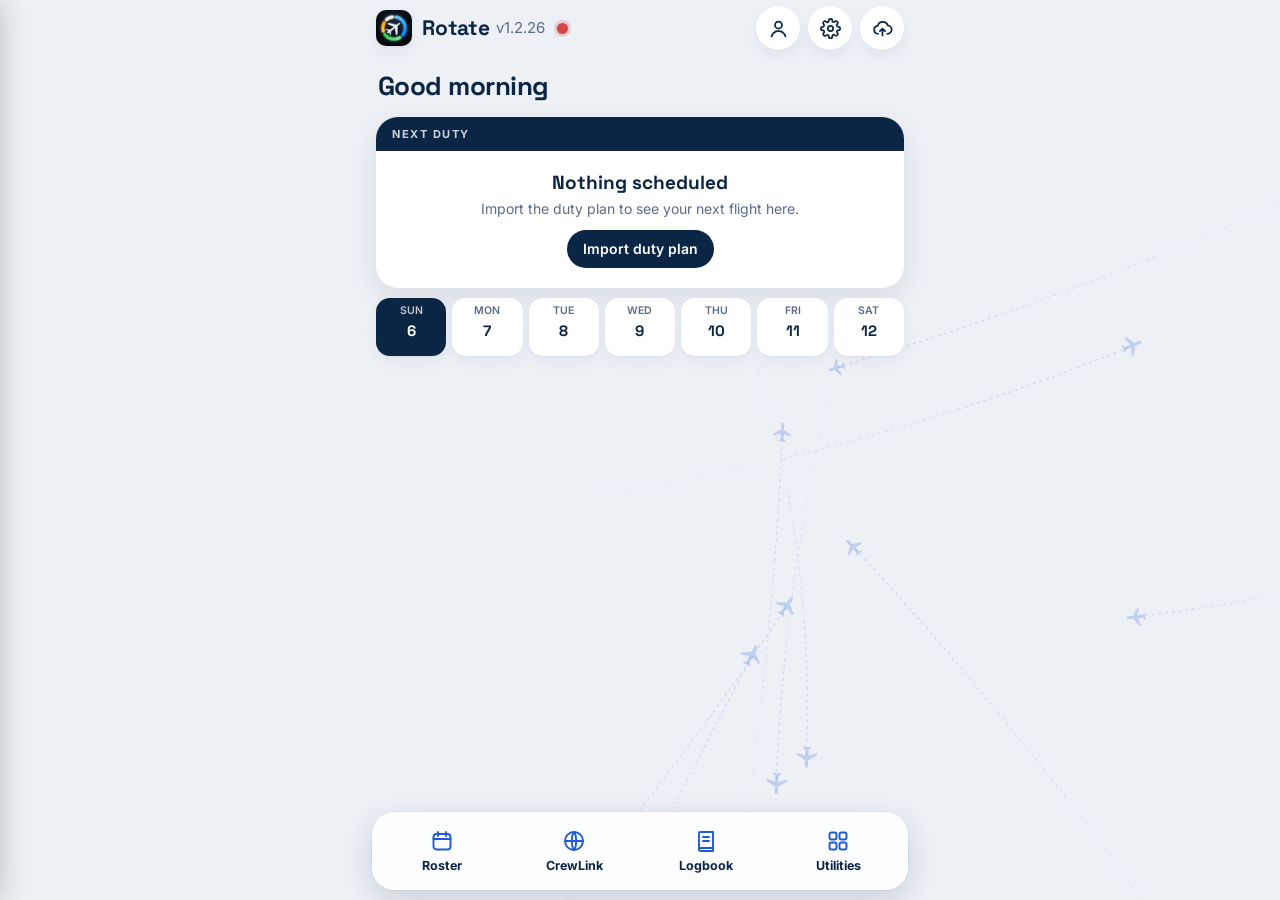
==== index.html @ 864eb28e "v1.2.26: menu bar fixed at the bottom, roomier greeting, weather drop-downs - Home: more space betwe" ====
<!DOCTYPE html>
<html lang="en">
<head>
<meta charset="utf-8">
<meta name="viewport" content="width=device-width, initial-scale=1, viewport-fit=cover">
<title>Rotate</title>
<meta name="apple-mobile-web-app-title" content="Rotate">
<meta name="apple-mobile-web-app-capable" content="yes">
<meta name="mobile-web-app-capable" content="yes">
<meta name="theme-color" content="#0b1220">
<link rel="apple-touch-icon" sizes="180x180" href="[data-uri]">
<link rel="preconnect" href="https://fonts.googleapis.com">
<link rel="preconnect" href="https://fonts.gstatic.com" crossorigin>
<link rel="stylesheet" href="https://fonts.googleapis.com/css2?family=Inter:wght@400;500;600;700&family=Space+Grotesk:wght@500;600;700&display=swap" media="print" onload="this.media='all'">
<style>
:root{--bg:#f2f2f7;--card:#fff;--tx:#000;--tx2:#8a8a8e;--sep:#c6c6c8;--ac:#007aff;--blue:#007aff;--org:#ff9500;--grn:#34c759;--pur:#af52de;--pink:#ff2d55;--red:#ff3b30;--lgrn:#86d96b;--yel:#ffcc00;--lb:#32ade6;--mint:#00b5ad;--ind:#5856d6;--sel:#e5e5ea;--empty:#f4f4f6;--tint:15%;color-scheme:light;box-sizing:border-box;padding-top:env(safe-area-inset-top,0px);padding-bottom:env(safe-area-inset-bottom,0px)}
@media (prefers-color-scheme:dark){:root:not([data-theme="light"]){--bg:#000;--card:#1c1c1e;--tx:#fff;--tx2:#98989f;--sep:#38383a;--ac:#0a84ff;--red:#ff453a;--sel:#2c2c2e;--empty:#262628;--tint:28%;--yel:#ffd60a;--lb:#64d2ff;--mint:#63e6e2;--ind:#7d7aff;color-scheme:dark}}
:root[data-theme="dark"]{--bg:#000;--card:#1c1c1e;--tx:#fff;--tx2:#98989f;--sep:#38383a;--ac:#0a84ff;--red:#ff453a;--sel:#2c2c2e;--empty:#262628;--tint:28%;--yel:#ffd60a;--lb:#64d2ff;--mint:#63e6e2;--ind:#7d7aff;color-scheme:dark}
*{box-sizing:border-box}
html{scroll-padding-top:env(safe-area-inset-top,0px)}
body{margin:0;background:var(--bg);color:var(--tx);font:17px/1.3 -apple-system,"SF Pro Text",system-ui,"Segoe UI",Roboto,sans-serif;-webkit-font-smoothing:antialiased}
main{max-width:560px;margin:0 auto;padding:4px 16px 48px}
.top{max-width:560px;margin:0 auto;display:grid;grid-template-columns:44px 1fr 44px;align-items:center;gap:4px;padding:10px 8px 6px}.top h1{text-align:center;min-width:0}.top .tt{justify-content:center;width:100%}.top .sp{width:44px;height:44px}
.tt{border:0;background:none;color:var(--tx);font:inherit;font-size:30px;font-weight:700;letter-spacing:.2px;padding:0 6px;border-radius:10px;display:flex;align-items:center;pointer-events:none}
.tt.dd-on{pointer-events:auto;cursor:pointer}.tt.dd-on:active{background:var(--sel)}
.tt.dd-on::after{content:"";width:9px;height:9px;border-right:3px solid var(--ac);border-bottom:3px solid var(--ac);transform:rotate(45deg) translateY(-3px);transition:transform .2s;margin-left:10px}
.tt.dd-on[aria-expanded=true]::after{transform:rotate(-135deg) translateY(-3px)}
.tt:focus-visible{outline:2px solid var(--ac)}
.dd{position:fixed;top:calc(env(safe-area-inset-top,0px) + 58px);right:12px;width:min(340px,calc(100vw - 24px));z-index:25;margin:0;box-shadow:0 10px 40px rgba(0,0,0,.35);animation:drop .22s ease-out;transform-origin:top right}.dd[hidden]{display:none}
.mb{flex:none;width:44px;height:44px;border:0;background:none;color:var(--ac);display:grid;place-items:center;border-radius:10px;cursor:pointer}.mb:active{background:var(--sel)}
.bk{position:fixed;inset:0;background:rgba(0,0,0,.45);z-index:19}
.dr{position:fixed;top:0;left:0;bottom:0;width:min(280px,80vw);background:var(--card);z-index:20;transform:translateX(-104%);transition:transform .25s ease;padding:calc(env(safe-area-inset-top,0px) + 18px) 10px 16px;box-shadow:8px 0 30px rgba(0,0,0,.25)}
.dr.open{transform:none}
@media (prefers-reduced-motion:reduce){.dr{transition:none}}
.dh{display:flex;align-items:center;gap:12px;padding:4px 8px 18px;font-size:22px}.dh img{border-radius:11px}
.dr .row{border-radius:10px;margin-bottom:2px}.dr .row::before{display:none}.dr .row.cur{background:var(--sel)}
.lk{position:relative}.lk.sep::before{content:"";position:absolute;top:0;left:57px;right:0;height:.5px;background:var(--sep)}
.la{display:flex;align-items:center;gap:12px;flex:1;min-width:0;color:inherit;text-decoration:none}
.ed{flex:none;border:0;background:none;color:var(--ac);font:inherit;font-size:15px;padding:8px 2px;cursor:pointer}
.ui{width:100%;font:inherit;font-size:14px;color:var(--tx);background:var(--sel);border:1px solid transparent;border-radius:7px;padding:5px 8px;margin-top:3px}.ui.bad{border-color:var(--pink)}
h1{font-size:30px;font-weight:700;letter-spacing:.2px;margin:0}
.hd{font-size:13px;color:var(--tx2);text-transform:uppercase;margin:24px 16px 7px;letter-spacing:.2px}
.ft{font-size:13px;color:var(--tx2);margin:7px 16px 0}
.grp{background:var(--card);border-radius:12px;overflow:hidden}
.row{display:flex;align-items:center;gap:12px;padding:11px 16px;min-height:48px;position:relative;width:100%;border:0;background:none;color:inherit;font:inherit;text-align:left}
.row+.row::before{content:"";position:absolute;top:0;left:57px;right:0;height:.5px;background:var(--sep)}
.row.nl+.row::before,.row.nl::before{left:16px}
button.row{cursor:pointer}button.row:active{background:var(--sel)}
.ic{flex:none;width:30px;height:30px;border-radius:7px;color:#fff;display:grid;place-items:center;font-size:12px;font-weight:700}
.bd{flex:1;min-width:0}.t{display:block}.s{display:block;font-size:14px;color:var(--tx2);margin-top:1px}
.v{color:var(--tx2);font-size:17px}
.chev::after{content:"›";color:var(--sep);font-size:24px;margin-left:4px;line-height:1}
.mh{display:flex;align-items:center;justify-content:space-between;padding:10px 8px 4px 16px}
.mh b{font-size:19px;font-weight:600;text-transform:capitalize}
.mh button{border:0;background:none;color:var(--ac);font-size:28px;width:44px;height:36px;cursor:pointer;line-height:1}
.wk,.gd{display:grid;grid-template-columns:repeat(7,minmax(0,1fr));gap:3px;padding:0 6px}
.cal{margin-left:-8px;margin-right:-8px}
.wk{font-size:12px;color:var(--tx2);font-weight:600;padding-bottom:4px;text-align:left}.wk span{padding-left:6px}
.gd{padding-bottom:12px}
@media (prefers-color-scheme:dark){:root:not([data-theme="light"]) .gd{--blue:#6ea3e6;--lb:#9cc9e8;--grn:#6dbb84;--lgrn:#a3cf93;--org:#dba45c;--yel:#d6c26e;--red:#dd7068;--pink:#d9849b;--pur:#a890d4;--ind:#8f93dd;--tint:20%}}
:root[data-theme="dark"] .gd{--blue:#6ea3e6;--lb:#9cc9e8;--grn:#6dbb84;--lgrn:#a3cf93;--org:#dba45c;--yel:#d6c26e;--red:#dd7068;--pink:#d9849b;--pur:#a890d4;--ind:#8f93dd;--tint:20%}

.c{border:0;font:inherit;color:var(--tx);height:76px;min-width:0;border-radius:10px;background:var(--empty);display:flex;flex-direction:column;align-items:flex-start;padding:5px 3px 0 6px;position:relative;overflow:hidden;cursor:pointer;text-align:left}
.c.k{background:color-mix(in srgb,var(--pc) var(--tint),var(--card))}
.c.k::before{content:"";position:absolute;left:0;top:0;bottom:0;width:3px;background:var(--pc)}
.c.lw{background:var(--card);box-shadow:inset 0 0 0 1px var(--sep)}
.c .n{font-size:12px;font-weight:600;color:var(--tx2);line-height:18px;min-width:15px;border-radius:9px;font-variant-numeric:tabular-nums}
.c.k .n,.c.k i b{color:color-mix(in srgb,var(--pc) 72%,var(--tx))}
.c.lw .n{color:var(--tx)}
.c.td .n{background:var(--ac);color:#fff!important;padding:0;min-width:18px;text-align:center;margin-left:-2px}
.c.on{outline:2px solid var(--ac);outline-offset:-2px}
.c:active{opacity:.7}
.c i{font-style:normal;display:block;width:100%;margin-top:4px;line-height:1.15;overflow:hidden}
.c i b{display:block;font-size:11px;font-weight:700;letter-spacing:-.2px;white-space:nowrap;overflow:hidden}
.c i u.fn{color:var(--tx);font-weight:600;margin-top:1px}.c i u.pm{margin-top:4px;color:color-mix(in srgb,var(--pc) 80%,var(--tx));line-height:0}.palm{width:15px;height:16px;display:block}
.c.lw i b{letter-spacing:-.3px}
.c .tp{display:flex;align-items:center;gap:2px;width:100%;min-height:18px}@media (max-width:350px){.c .tp{gap:1px}.c .pl{width:10px!important;height:10px!important}.c .lc{display:none}}.c .lc{margin-left:auto;font-size:9.5px;font-weight:700;color:var(--lb);line-height:1}@media (max-width:384px){.c .pl{width:11px;height:11px}}.c .ico{width:15px;height:15px;display:block}.c .pl{width:12px;height:12px;color:var(--lb);flex:none}
.c i u.pm .ico{color:color-mix(in srgb,var(--pc) 80%,var(--tx))}.c i u.bd2{margin-top:3px}.c i u.bd2 .ico{color:var(--tx2)}
.c i b.bi{display:flex;align-items:center;gap:3px}.c i b.bi .ico{width:13px;height:13px;flex:none;color:var(--pc)}
.c.rt{background:linear-gradient(135deg,color-mix(in srgb,var(--blue) var(--tint),var(--card)) 0 50%,color-mix(in srgb,var(--lgrn) var(--tint),var(--card)) 50% 100%)}
.c.rt::before{background:linear-gradient(var(--blue) 0 50%,var(--lgrn) 50% 100%)}.c.rt .n{color:color-mix(in srgb,var(--blue) 72%,var(--tx))}.c.rt i b{color:var(--tx)}
.c i u.rc .ico{color:var(--red)!important;width:17px;height:17px}
.c.wh{background:#fff;box-shadow:inset 0 0 0 1px #d1d1d6}.c.wh::before{background:#8e8e93!important}.c.wh .n,.c.wh i b{color:#1c1c1e!important}.c.wh i u.pm .ico{color:#1c1c1e}
.c i u{display:block;text-decoration:none;font-size:10px;font-weight:500;color:var(--tx2);margin-top:2px;white-space:nowrap;overflow:hidden;font-variant-numeric:tabular-nums}
.c:focus-visible,button.row:focus-visible,.mh button:focus-visible{outline:2px solid var(--ac);outline-offset:-2px}
.f{display:flex;gap:14px;font-size:13px;color:var(--tx2);padding:0 16px;margin-top:7px;flex-wrap:wrap}
.em{padding:22px 16px;text-align:center;color:var(--tx2);font-size:15px}
#msg{color:var(--tx2);font-size:13px;margin:8px 16px 0}
input[type=file]{display:none}
.pnl{grid-column:1/-1;background:var(--empty);border-radius:12px;margin:2px 0 4px;overflow:hidden;animation:drop .22s ease-out;transform-origin:top}
@keyframes drop{from{opacity:0;transform:scaleY(.85) translateY(-8px)}}
@media (prefers-reduced-motion:reduce){.pnl{animation:none}}
.pt{font-size:13px;color:var(--tx2);text-transform:uppercase;padding:12px 14px 4px;letter-spacing:.2px}
.pnl .row{padding:9px 14px}.pnl .row+.row::before{left:55px}
.pnl .f{padding:2px 14px 12px;margin:0}.pnl .f:empty{display:none}.pg{padding-bottom:4px}.pnl .em{padding:14px}
.pk{width:46px;font:inherit;font-size:14px;color:var(--ac);background:var(--sel);border:0;border-radius:6px;padding:2px 4px;text-align:center}
.lf{padding:12px 16px;position:relative}.lf+.lf::before,.lf+.row::before,.row+.lf::before{content:"";position:absolute;top:0;left:16px;right:0;height:.5px;background:var(--sep)}
.lh{display:flex;justify-content:space-between;font-size:17px}.lh span{color:var(--tx2)}
.sg{display:flex;gap:8px;margin:8px 0}.sg button{flex:1;border:0;border-radius:8px;padding:8px;background:var(--sel);color:var(--tx);font:inherit;font-weight:600}.sg button.on{background:var(--ac);color:#fff}
.ig{display:grid;grid-template-columns:1fr 1fr;gap:8px;margin-bottom:8px}.ig input:last-child{grid-column:1/3}
.lf select{font:inherit;font-size:16px;border:0;border-radius:8px;background:var(--sel);color:var(--tx);padding:8px;width:100%;margin-top:8px}
.lf input,.sv{font:inherit;font-size:16px;border:0;border-radius:8px;background:var(--sel);color:var(--tx);padding:8px;min-width:0}.sv{width:46%;text-align:right;background:none;color:var(--tx2)}
.sem{flex:none;width:14px;height:14px;border-radius:50%;background:#8e8e93;box-shadow:0 0 0 4px color-mix(in srgb,currentColor 0,transparent)}.sem.on{background:var(--grn);box-shadow:0 0 0 4px color-mix(in srgb,var(--grn) 25%,transparent),0 0 10px var(--grn)}.sem.off{background:#ff3b30;box-shadow:0 0 0 4px color-mix(in srgb,#ff3b30 25%,transparent),0 0 10px #ff3b30}
.mb[hidden]{display:none}
.soon .ti{opacity:.55}.soon .tl{color:var(--tx2)}
.rsh{background:linear-gradient(160deg,color-mix(in srgb,var(--ind) 30%,var(--card)),var(--card) 70%);border-radius:18px;padding:18px 16px 16px;margin-top:8px}
.rsk{display:flex;align-items:center;justify-content:space-between;gap:10px}.rsk .l{font-size:13px;color:var(--tx2);text-transform:uppercase;letter-spacing:.3px}
.rsst{display:flex;align-items:center;gap:14px}.rsst button{width:38px;height:38px;border-radius:50%;border:0;background:var(--sel);color:var(--tx);font:inherit;font-size:24px;line-height:1;cursor:pointer;display:grid;place-items:center;padding:0}.rsst button:disabled{opacity:.35}.rsst b{font-size:34px;font-weight:700;min-width:44px;text-align:center;font-variant-numeric:tabular-nums}
.rst{display:grid;grid-template-columns:minmax(0,1fr) minmax(0,1fr);gap:10px;margin-top:14px}.rst label{min-width:0;overflow:hidden;background:color-mix(in srgb,var(--tx) 6%,transparent);border-radius:14px;padding:10px 12px;display:flex;flex-direction:column;gap:2px;cursor:pointer}.rst label span{font-size:12px;color:var(--tx2);display:flex;align-items:center;gap:5px}
.rst input.bad{color:var(--red)}.rst input{-webkit-appearance:none;appearance:none;border:0;background:none;color:var(--tx);font:inherit;font-size:23px;font-weight:700;padding:0;min-height:1.2em;width:100%;min-width:0;font-variant-numeric:tabular-nums;text-align:left}
.rsp{margin-top:12px;width:100%;-webkit-appearance:none;appearance:none;border:0;border-radius:12px;background:color-mix(in srgb,var(--tx) 6%,transparent);color:var(--tx);font:inherit;font-size:15px;padding:11px 12px}
.rsbig{text-align:center;margin:20px 0 4px}.rsbig .rsv{font-size:46px;font-weight:800;letter-spacing:-.5px;font-variant-numeric:tabular-nums;line-height:1}.rsbig .rsv small{font-size:20px;font-weight:600;color:var(--tx2);margin-left:4px}.rsbig .rsc{font-size:14px;color:var(--tx2);margin-top:6px}
.rsg label.rse{display:block;background:var(--card);border-radius:14px;padding:10px 8px;text-align:center;cursor:text;box-shadow:inset 0 0 0 1.5px color-mix(in srgb,var(--ac) 55%,transparent)}.rsg label.rse span{display:block}.rse input{-webkit-appearance:none;appearance:none;border:0;background:none;color:var(--ac);font:inherit;font-size:19px;font-weight:700;text-align:center;width:100%;padding:0;font-variant-numeric:tabular-nums}.rse input.bad{color:var(--red)}.rsg span i{font-style:normal;font-size:11px;opacity:.8}
.rshint{font-size:12px;color:var(--tx2);text-align:center;margin:8px 0 0}.rsrst{display:block;margin:8px auto 0;border:0;background:none;color:var(--ac);font:inherit;font-size:13px;cursor:pointer}
.rssh{display:flex;align-items:center;justify-content:center;gap:8px;margin-top:16px}
.rsg{display:grid;grid-template-columns:repeat(3,1fr);gap:8px;margin-top:14px}.rsg div{background:var(--card);border-radius:14px;padding:10px 8px;text-align:center}.rsg b{display:block;font-size:19px;font-variant-numeric:tabular-nums}.rsg span{font-size:11.5px;color:var(--tx2)}
.rtl{background:var(--card);border-radius:16px;padding:16px 14px 12px;margin-top:14px}.rtb{position:relative;height:46px;border-radius:12px;overflow:hidden;display:flex;background:repeating-linear-gradient(135deg,color-mix(in srgb,var(--tx2) 22%,transparent) 0 5px,transparent 5px 10px)}
.rtb i{display:grid;place-items:center;font-style:normal;font-size:12px;font-weight:700;color:#fff;overflow:hidden;white-space:nowrap;box-shadow:inset -1px 0 0 rgba(0,0,0,.25)}
.rtx{position:relative;height:30px;margin-top:6px;font-size:11px;color:var(--tx2);font-variant-numeric:tabular-nums}.rtx span{position:absolute;top:0;transform:translateX(-50%);text-align:center;line-height:1.25;white-space:nowrap}.rtx span:first-child{transform:none}.rtx span:last-child{transform:translateX(-100%);text-align:right}.rtx b{color:var(--tx);font-weight:600;display:block;font-size:12px}
.rtl .lg{display:flex;justify-content:space-between;font-size:11.5px;color:var(--tx2);margin-top:8px;gap:8px}.rtl .lg em{font-style:normal;display:inline-flex;align-items:center;gap:5px}.rtl .lg em:before{content:"";width:10px;height:10px;border-radius:3px;background:repeating-linear-gradient(135deg,color-mix(in srgb,var(--tx2) 45%,transparent) 0 2px,transparent 2px 4px)}
.rsr .rsn{flex:none;width:34px;height:34px;border-radius:50%;display:grid;place-items:center;color:#fff;font-weight:700;font-size:14px}.rsr .tm{margin-left:auto;text-align:right;font-variant-numeric:tabular-nums;font-weight:600;white-space:nowrap}.rsr .tm small{display:block;font-weight:500;font-size:13px;color:var(--tx2)}
.rsr.now{background:color-mix(in srgb,var(--grn) 12%,transparent)}.rsw{display:flex;flex-wrap:wrap;align-items:baseline;gap:2px 10px;margin-bottom:12px}.rsw span{font-size:13px;color:var(--tx2);width:100%}.rsw b{font:700 22px var(--ff);font-variant-numeric:tabular-nums}.rsw small{color:var(--tx2);font-size:12px}.rso{display:block;margin:4px 0 0 auto;border:0;border-radius:8px;padding:3px 6px;background:var(--sel);color:var(--pri);font:600 12px var(--fb);-webkit-appearance:none;appearance:none;text-align:right}
.rsl{margin-top:14px;color:var(--tx)}.rsl .t{color:var(--tx);font-weight:600}.rsl .tm{color:var(--tx)}.rsmode{font-size:13px;color:var(--tx2);margin:10px 2px 0}.rsr .rsn{font-size:12px}
.rserr{background:color-mix(in srgb,var(--red) 15%,var(--card));color:var(--red);border-radius:14px;padding:14px;margin-top:14px;text-align:center;font-weight:600}
.rsm2{display:grid;grid-template-columns:1fr 1fr;gap:10px}.rsm2 div{background:var(--card);border-radius:16px;padding:14px 16px}.rsm2 b{display:block;font-size:30px;font-weight:700;letter-spacing:-.3px;font-variant-numeric:tabular-nums}.rsm2 div:first-child b{color:var(--blue)}.rsm2 span{font-size:13px;color:var(--tx2)}
.rsm3{display:grid;grid-template-columns:repeat(3,1fr);gap:10px;margin-top:10px}.rsm3 div{background:var(--card);border-radius:14px;padding:11px 8px;text-align:center}.rsm3 b{display:block;font-size:22px;font-weight:700;font-variant-numeric:tabular-nums}.rsm3 span{font-size:12px;color:var(--tx2)}
.bpgo{display:flex;align-items:center;gap:12px;width:100%;margin-top:12px;border:0;background:var(--card);color:var(--tx);border-radius:16px;padding:12px 14px;font:inherit;text-align:left;cursor:pointer}.bpgo:active{background:var(--sel)}.bpgo .ri{width:38px;height:38px;border-radius:10px;display:grid;place-items:center;flex:none}.bpgo .bd{flex:1;display:flex;flex-direction:column}.bpgo .t{font-weight:600;font-size:17px}.bpgo .s{font-size:13px;color:var(--tx2)}.bpgo .bpch{font-size:24px;color:var(--tx2)}
.bpmh{margin-top:4px}.bph{background:linear-gradient(160deg,color-mix(in srgb,#34a853 28%,var(--card)),var(--card) 72%);border-radius:18px;padding:18px 16px 14px;margin-top:6px;text-align:center}.bph .l{font-size:13px;color:var(--tx2);text-transform:uppercase;letter-spacing:.3px}.bph .bpn{font-size:44px;font-weight:800;letter-spacing:-.8px;margin:4px 0 12px;font-variant-numeric:tabular-nums}
.bpbar{display:flex;height:12px;border-radius:6px;overflow:hidden;background:var(--sel)}.bplg{display:flex;justify-content:center;gap:12px;margin-top:8px;font-size:12px;color:var(--tx2);flex-wrap:wrap}.bplg em{font-style:normal;display:inline-flex;align-items:center;gap:5px}.bplg em:before{content:"";width:9px;height:9px;border-radius:3px;background:var(--c)}
.bp3{display:grid;grid-template-columns:repeat(3,1fr);gap:8px;margin-top:14px}.bp3 div{background:color-mix(in srgb,var(--tx) 6%,transparent);border-radius:12px;padding:9px 4px}.bp3 b{display:block;font-size:14.5px;font-variant-numeric:tabular-nums}.bp3 span{font-size:11.5px;color:var(--tx2)}
.bpv{margin-left:auto;font-variant-numeric:tabular-nums;white-space:nowrap;font-weight:500}.bpv.no{color:var(--red)}.bpv.ok{color:var(--grn)}.bptot .t,.bptot .bpv{font-weight:700}
.bpst .rsst{gap:10px}.bpst .rsst button{width:32px;height:32px;font-size:20px}.bpst .rsst b{font-size:19px;min-width:28px}.bpst.ed{box-shadow:inset 3px 0 0 var(--ac)}
.bphm{margin-left:auto;-webkit-appearance:none;appearance:none;border:0;background:var(--sel);border-radius:9px;color:var(--tx);font:inherit;font-size:18px;font-weight:700;width:86px;text-align:center;padding:6px 4px;font-variant-numeric:tabular-nums}
.bpset{background:var(--card);border-radius:16px;padding:20px 16px;margin-top:10px;text-align:center}.bpset b{font-size:19px}.bpset p{color:var(--tx2);margin:8px 0 0}
.gd>.gf{height:76px}.rsm3 .z b{color:var(--tx2);font-weight:600}
.bpmt{display:flex;flex-direction:column;align-items:center;text-align:center}.bpmt b{font-size:19px;font-weight:700;text-transform:none}.bpmt span{font-size:12.5px;color:var(--tx2)}
.bpnote{margin:12px 0 0;font-size:12.5px;color:var(--tx2)}
.bpg{background:var(--card);border-radius:14px;margin-bottom:10px;overflow:hidden}.bpgh{display:flex;align-items:center;gap:12px;width:100%;border:0;background:none;color:var(--tx);font:inherit;padding:12px 14px;text-align:left;cursor:pointer}.bpgh:active{background:var(--sel)}
.bpgi{flex:none;width:34px;height:34px;border-radius:9px;display:grid;place-items:center;color:#fff}.bpgi svg{display:block}.bpgh .bd{flex:1;min-width:0;display:flex;flex-direction:column}.bpgh .t{font-weight:600;font-size:16.5px}.bpgh .s{font-size:13px;color:var(--tx2);white-space:nowrap;overflow:hidden;text-overflow:ellipsis}
.bpga{font-weight:600;font-variant-numeric:tabular-nums;white-space:nowrap}.bpchv{color:var(--tx2);font-size:22px;transition:transform .2s;margin-left:2px}.bpg.op .bpchv{transform:rotate(90deg)}
.bpgb{display:none;border-top:.5px solid var(--sep)}.bpg.op .bpgb{display:block}.bpgb .rsrst{margin:4px auto 12px}
.bpmod{font-style:normal;font-size:11px;font-weight:600;color:var(--ac);background:color-mix(in srgb,var(--ac) 15%,transparent);border-radius:6px;padding:1px 6px;margin-left:4px;vertical-align:2px}
.bpin{font-size:12.5px;color:var(--tx2);margin:0;padding:8px 16px 12px}
.cts{display:flex;align-items:center;gap:8px;background:var(--card);border-radius:12px;padding:0 12px;margin-top:6px;color:var(--tx2)}.cts input{flex:1;border:0;background:none;color:var(--tx);font:inherit;font-size:17px;padding:11px 0;outline:none;-webkit-appearance:none;appearance:none}
.ctr{align-items:flex-start!important;flex-wrap:wrap;gap:6px 12px!important}.ctr .bd{flex:1 1 140px;padding-top:6px}.ctr .t{font-weight:500}.ctn{display:flex;flex-direction:column;gap:6px;align-items:flex-end;margin-left:auto}
.ctn a{display:inline-flex;align-items:center;gap:7px;text-decoration:none;color:var(--ac);background:color-mix(in srgb,var(--ac) 13%,transparent);border-radius:18px;padding:7px 12px;font-weight:600;font-size:15px;font-variant-numeric:tabular-nums;white-space:nowrap}.ctn a:active{opacity:.6}
.rct{flex-direction:row!important;justify-content:flex-start!important;gap:16px!important;padding:16px 18px!important;min-height:0!important}.rct .ti{margin:0;width:60px;height:60px;border-radius:17px}.rcw{display:flex;flex-direction:column;align-items:flex-start;gap:4px;text-align:left}
.tg-b{border:0;background:none;padding:0 0 0 8px;cursor:pointer;flex:none}.tg-b .tg{display:block}.tg.tgon{background:var(--grn)}.tg.tgon::after{transform:translateX(20px)}
.rcb{display:flex;align-items:center;gap:8px;font-size:14px;color:var(--tx2);font-weight:500}.rcb .sem{width:10px;height:10px;box-shadow:none!important}
.rcs{background:var(--card);border-radius:16px;padding:20px 16px 18px;text-align:center;margin-top:8px}.rcs .sem{display:inline-block;width:18px;height:18px;vertical-align:middle;margin-right:10px}.rcs b{font-size:22px;letter-spacing:.3px;vertical-align:middle}.rcs p{margin:10px 0 0;color:var(--tx2);font-size:15px}
.rcv{margin-left:auto;font-variant-numeric:tabular-nums;color:var(--tx2);text-align:right;white-space:nowrap}.rcv.ok{color:var(--grn)}.rcv.no{color:var(--red)}.rcv.wa{color:var(--org)}
.rce .lld{flex:none}.rce .bd{min-width:0}.rce .t{font-weight:600}.rce .s{white-space:nowrap;overflow:hidden;text-overflow:ellipsis}.rce.x{opacity:.45}.rcpf{flex:none;display:flex;gap:6px}.rcpf button{border:0;border-radius:9px;background:var(--sel);color:var(--tx);font:inherit;font-size:14px;font-weight:700;padding:8px 12px;cursor:pointer}.rcpf button:active{background:var(--ac);color:#fff}.rce:has(.rcpf){box-shadow:inset 3px 0 0 var(--org)}
.rce.xr{opacity:.55}.rcn.in{color:var(--grn)}.rcn u{text-decoration:none;display:block;font-size:10.5px;text-transform:uppercase;letter-spacing:.4px}
.rcd{border:0;background:none;color:var(--red);font:inherit;font-size:20px;padding:0 0 0 10px;cursor:pointer}
.rcn{flex:none;font-size:13px;font-weight:600;color:var(--tx2);text-align:right;line-height:1.35;font-variant-numeric:tabular-nums}.rcn i{font-style:normal;display:block;font-weight:500}
.rcf input.sv,.rcf select.sv{max-width:62%}.rcf input[type=date].sv{-webkit-appearance:none;appearance:none;min-height:1.4em;text-align:right;font:inherit;color:var(--tx2);border:0;background:none}
.netr{display:flex;justify-content:center;align-items:center;gap:26px;flex-wrap:wrap;margin:0 0 6px}.netr .netc{margin:0}.nb{border:0;background:none;color:inherit;font:inherit;padding:0;cursor:pointer}.nb:active{opacity:.6}.sem.mid{background:#ffcc00;box-shadow:0 0 0 4px color-mix(in srgb,#ffcc00 25%,transparent),0 0 10px #ffcc00}
.netc{display:flex;align-items:center;justify-content:center;gap:10px;font-size:18px;font-weight:500;margin:0 0 6px}
.hero{display:flex;flex-direction:column;align-items:center;padding:18px 0 16px}.hero img{border-radius:22%;box-shadow:0 6px 24px rgba(0,0,0,.25)}.hero h2{margin:12px 0 0;font-size:30px;font-weight:700;letter-spacing:.5px}
.bar{height:8px;border-radius:4px;background:var(--sel);overflow:hidden;margin-top:6px}.bar i{display:block;height:100%;border-radius:4px;background:var(--ac)}.bar i.w{background:var(--org)}.bar i.x{background:#ff3b30}
.sr{padding:12px 16px}.sr .l{display:flex;justify-content:space-between}.sr .l span:last-child{color:var(--tx2)}
.sh{margin-top:8px;border-radius:22px;padding:22px 20px 18px;color:#fff;background:linear-gradient(135deg,#0a84ff 0%,#5e5ce6 55%,#bf5af2 100%);box-shadow:0 10px 30px rgba(94,92,230,.35);display:flex;flex-direction:column;gap:4px}
.sh>span{font-size:14px;opacity:.85;font-weight:600;letter-spacing:.3px;text-transform:uppercase}.sh>b{font-size:46px;line-height:1.05;font-weight:800;letter-spacing:-.5px;font-variant-numeric:tabular-nums}
.sc{display:flex;flex-wrap:wrap;gap:4px 8px;align-items:baseline;font-size:14px;opacity:.95;margin-top:6px}.sc i{font-style:normal;font-weight:700;font-size:17px}.sc i:not(:first-child){margin-left:6px}
.rgs{display:grid;grid-template-columns:repeat(3,1fr);padding:14px 4px 12px;background:var(--card)}.rg{display:flex;flex-direction:column;align-items:center;gap:2px}.rg b{font-size:14px;margin-top:4px}.rg span{font-size:12px;color:var(--tx2)}
.mapc{border-radius:20px;overflow:hidden;background:radial-gradient(120% 140% at 50% 0%,#14284d 0%,#0a1428 60%,#060b18 100%);padding:10px 6px 6px;box-shadow:0 8px 26px rgba(0,0,0,.28)}.mapc canvas{width:100%;display:block}.mcap{color:#9fb6e0;font-size:13px;text-align:center;padding:2px 0 6px}
.ych{display:flex;gap:6px;overflow-x:auto;padding:12px 16px 0;scrollbar-width:none}.ych::-webkit-scrollbar{display:none}.ych button{flex:none;border:0;border-radius:99px;padding:6px 12px;font:600 13px var(--fb);background:var(--sel);color:var(--tx2)}.ych button.on{background:var(--pri);color:#fff}.mc12{gap:4px;padding:14px 12px 8px}.ytot{padding:0 16px 12px;font-size:13px;color:var(--tx2);text-align:right}.ytot b{color:var(--tx)}.stold{display:block;width:100%;border:0;text-align:left;margin:0 0 12px;padding:12px 14px;border-radius:14px;background:rgba(255,159,10,.15);color:var(--org);font:600 14px var(--fb)}
.glb{position:relative;padding:0;background:#03060f;overflow:hidden}.glb canvas{display:block;width:100%;touch-action:none;cursor:grab}.glb .gbt{position:absolute;top:10px;right:10px;display:flex;gap:8px;z-index:2}.glb .gbt button{width:38px;height:38px;border-radius:12px;border:1px solid rgba(255,255,255,.16);background:rgba(10,20,40,.55);-webkit-backdrop-filter:blur(10px);backdrop-filter:blur(10px);color:#fff;font-size:18px;display:grid;place-items:center;padding:0}.glb .mcap{position:absolute;left:0;right:0;bottom:6px;pointer-events:none;text-shadow:0 1px 4px #000}.glb.gfs{position:fixed;inset:0;z-index:300;border-radius:0;margin:0}.glb.gfs .gbt{top:calc(env(safe-area-inset-top) + 10px)}.glb.gfs .mcap{bottom:calc(env(safe-area-inset-bottom) + 10px)}
.mc{display:flex;align-items:flex-end;gap:8px;height:128px;padding:14px 16px 8px}.mc div{flex:1;display:flex;flex-direction:column;justify-content:flex-end;align-items:center;gap:4px;height:100%;font-size:11px;color:var(--tx2)}.mc i{width:100%;background:linear-gradient(180deg,#64d2ff,#0a84ff);border-radius:8px 8px 3px 3px}
.st2{display:grid;grid-template-columns:1fr 1fr;gap:10px}.stt{background:var(--card);border-radius:16px;padding:14px;display:flex;flex-direction:column;gap:2px}.stt b{font-size:21px;font-weight:700;font-variant-numeric:tabular-nums;margin-top:6px}.stt>span:last-child{font-size:12px;color:var(--tx2)}.sti{width:30px;height:30px;border-radius:9px;color:#fff;display:grid;place-items:center;font-size:15px;font-weight:700}
.stk{display:flex;height:12px;border-radius:6px;overflow:hidden;gap:2px}.stk i{display:block;min-width:4px}.sr u{display:inline-block;width:10px;height:10px;border-radius:3px;margin-right:8px;text-decoration:none}
.bar{height:10px;border-radius:5px}.bar i{background:linear-gradient(90deg,#0a84ff,#64d2ff)}
.tiles{display:grid;grid-template-columns:1fr 1fr;gap:12px;margin-top:16px}
.tile{text-decoration:none;justify-content:center;min-height:128px;border:0;background:var(--card);color:var(--tx);border-radius:18px;padding:20px 12px 16px;display:flex;flex-direction:column;align-items:center;gap:6px;font:inherit;cursor:pointer}.tile:active{background:var(--sel)}
.ti{width:72px;height:72px;border-radius:20px;display:grid;place-items:center;margin-bottom:6px}.tl{font-size:19px;font-weight:600}.ts{font-size:13px;color:var(--tx2)}
.lb-go{background:var(--card);border-radius:12px;margin-top:12px}
[hidden]{display:none!important}
.upd{position:fixed;left:50%;bottom:calc(env(safe-area-inset-bottom,0px) + 18px);transform:translate(-50%,30px);opacity:0;transition:transform .35s cubic-bezier(.2,.9,.3,1.15),opacity .25s;z-index:61;display:flex;align-items:center;gap:10px;max-width:calc(100vw - 32px);padding:10px 18px 10px 10px;border:0;border-radius:18px;background:var(--ac);color:#fff;font:inherit;text-align:left;box-shadow:0 10px 30px rgba(0,0,0,.3);cursor:pointer}
.upd.on{transform:translate(-50%,0);opacity:1}.upd i{flex:none;width:28px;height:28px;border-radius:14px;background:rgba(255,255,255,.22);display:grid;place-items:center;font-style:normal;font-size:17px;font-weight:700}
.upd b{display:block;font-size:15px;font-weight:600;white-space:nowrap}.upd small{display:block;font-size:13px;opacity:.85}
.pf select.sv{-webkit-appearance:none;appearance:none;border:0;background:none;font:inherit;color:var(--tx2);text-align:right;text-align-last:right;padding:0 18px 0 0;max-width:60%;background-image:url("data:image/svg+xml,%3Csvg xmlns='http://www.w3.org/2000/svg' width='12' height='8' viewBox='0 0 12 8'%3E%3Cpath d='M1 1.5l5 5 5-5' fill='none' stroke='%238e8e93' stroke-width='2' stroke-linecap='round' stroke-linejoin='round'/%3E%3C/svg%3E");background-size:11px 7px;background-position:right 2px center;background-repeat:no-repeat}.pf .ap{text-align:right}#p-acc .pfsv{width:100%;margin:16px 0 6px}#p-acc .lbat{margin:0 0 4px}.pf .ap{text-transform:uppercase;max-width:5em;letter-spacing:.5px}.pf .ap.bad{color:var(--red)}
.tg{flex:none;width:51px;height:31px;border-radius:16px;background:var(--sel);position:relative;transition:background .2s}.tg::after{content:"";position:absolute;top:2px;left:2px;width:27px;height:27px;border-radius:50%;background:#fff;box-shadow:0 2px 4px rgba(0,0,0,.25);transition:transform .2s}.on>.tg{background:var(--grn)}.on>.tg::after{transform:translateX(20px)}
.dr{background:var(--bg);padding-left:12px;padding-right:12px}.dr .dh{padding:4px 6px 16px}
.pfc{background:var(--card)!important;border-radius:14px!important;padding:12px 14px!important;margin-bottom:16px!important}.pfc .t{font-size:17px;font-weight:600}.pfc .s{font-size:13px}
.av{flex:none;width:46px;height:46px;border-radius:50%;display:grid;place-items:center;color:#fff;font-weight:700;font-size:17px;letter-spacing:.5px;background:linear-gradient(135deg,#5e9eff,#a050e0)}
.dgrp{background:var(--card);border-radius:14px;overflow:hidden}.dgrp .row{border-radius:0!important;margin:0!important}.dr .dgrp .row+.row::before{display:block!important;content:"";position:absolute;top:0;left:56px;right:0;height:.5px;background:var(--sep)}
.dr .row::after,.sgrp .row::after{content:"";width:8px;height:8px;border-right:2px solid color-mix(in srgb,var(--tx2) 70%,transparent);border-top:2px solid color-mix(in srgb,var(--tx2) 70%,transparent);transform:rotate(45deg);margin-left:auto;flex:none}
.dver{position:absolute;left:0;right:0;bottom:calc(env(safe-area-inset-bottom,0px) + 18px);text-align:center;font-size:12px;color:var(--tx2)}
.ic svg{display:block}.sgrp .row{min-height:60px}.sgrp .row+.row{box-shadow:inset 56px .5px 0 var(--card),inset 0 .5px 0 var(--sep)}.ft.ctr{text-align:center;margin-top:18px}
.apr{display:flex;justify-content:center;gap:42px;padding:18px 16px 14px;border-bottom:.5px solid var(--sep)}
.apo{display:flex;flex-direction:column;align-items:center;gap:8px;border:0;background:none;color:inherit;font:inherit;cursor:pointer;padding:0}
.mk{width:58px;height:104px;border-radius:12px;box-shadow:0 0 0 .5px rgba(0,0,0,.2),0 3px 10px rgba(0,0,0,.18);display:flex;flex-direction:column;gap:6px;padding:20px 8px 0}
.mk.lt{background:#f2f2f7}.mk.dk{background:#1c1c1e}.mk i{display:block;height:9px;border-radius:3px;background:#fff}.mk.dk i{background:#3a3a3c}.mk i:first-child{width:60%;height:6px;background:#0a84ff}
.apo .al{font-size:15px}.rd{width:22px;height:22px;border-radius:50%;box-shadow:inset 0 0 0 1.5px color-mix(in srgb,var(--tx2) 60%,transparent);display:grid;place-items:center}.rd.on{background:var(--ac);box-shadow:none}.rd.on::after{content:"";width:9px;height:5px;border-left:2px solid #fff;border-bottom:2px solid #fff;transform:translateY(-1px) rotate(-45deg)}
.bkh{display:flex;flex-direction:column;align-items:center;text-align:center;gap:4px;padding:10px 16px 18px}.gdl{width:72px;height:72px;border-radius:18px;background:var(--card);display:grid;place-items:center;margin-bottom:8px;box-shadow:0 4px 14px rgba(0,0,0,.12)}.bkh b{font-size:22px}.bkh span#gds{font-size:14px;color:var(--tx2)}
#p-dati .grp .row{min-height:58px}
.cvx{flex:none;width:8px;height:8px;border-right:2px solid var(--tx2);border-bottom:2px solid var(--tx2);transform:translateY(-2px) rotate(45deg);transition:transform .25s;margin-left:8px}#verB[aria-expanded="true"] .cvx{transform:translateY(2px) rotate(-135deg)}
.cl{display:grid;grid-template-rows:0fr;transition:grid-template-rows .3s ease}.cl.open{grid-template-rows:1fr}.cl>div{overflow:hidden;min-height:0}
#clogB{margin:0 12px 12px;padding:4px 14px 6px;max-height:260px;overflow-y:auto;-webkit-overflow-scrolling:touch;border-radius:12px;background:var(--sel);font-size:14px;line-height:1.4}.clv{padding:10px 0 8px}.clv+.clv{border-top:.5px solid var(--sep)}.clv b{font-size:14px}.clv b small{font-weight:400;color:var(--tx2);margin-left:6px}.clv ul{margin:4px 0 0;padding-left:18px;color:var(--tx2)}.clv li{margin:2px 0}
.lbset{display:flex;flex-direction:column;align-items:flex-start;gap:2px;width:100%;margin-top:12px;border:0;border-radius:14px;padding:12px 16px;background:color-mix(in srgb,var(--org) 16%,var(--card));color:var(--tx);font:inherit;text-align:left;cursor:pointer}.lbset small{color:var(--tx2);font-size:13px}
a.row{text-decoration:none;color:inherit}
.dps{margin-top:4px}.dps button{padding:10px;font-size:16px}
.dph{display:flex;align-items:center;gap:12px;margin:26px 4px 12px;font-size:22px}.dph b{font-weight:700}
.dpc{background:color-mix(in srgb,var(--blue) 12%,var(--card));border-radius:20px;padding:6px 16px 4px}
.dpq{text-align:center;padding:12px 0 14px;border-bottom:.5px solid var(--sep)}.dpq>span,.dpcp>span{display:block;font-size:14px;color:var(--tx2);letter-spacing:.3px}
.dpm{position:relative;display:inline-flex;align-items:center;gap:6px;margin-top:10px;color:var(--blue);font-size:22px;font-weight:500;cursor:pointer}.dpm select{position:absolute;inset:0;opacity:0;font-size:16px;width:100%}
.dpcp{padding:14px 0 6px}.dpcp>span{text-align:left;margin-bottom:4px}
.dpr{display:flex;align-items:center;justify-content:space-between;padding:10px 0;font-size:18px}.dpr+.dpr{border-top:.5px solid var(--sep)}
.dpp{position:relative;background:color-mix(in srgb,var(--tx) 9%,transparent);border-radius:999px;padding:8px 16px;font-size:17px}.dpp b{font-weight:500;font-variant-numeric:tabular-nums}.dpp input{position:absolute;inset:0;opacity:0;width:100%;font-size:16px}
.dpi{display:flex;gap:10px;align-items:flex-start;color:var(--tx2);font-size:15px;margin:18px 4px 0;line-height:1.35}.dpi svg{flex:none;margin-top:1px}
.dpb{text-decoration:none;box-sizing:border-box;display:flex;align-items:center;justify-content:center;gap:12px;width:100%;margin-top:22px;border:0;border-radius:999px;background:var(--blue);color:#fff;font:inherit;font-size:19px;font-weight:700;padding:17px;cursor:pointer}.dpb:active{opacity:.85}
.toast{position:fixed;left:50%;top:calc(env(safe-area-inset-top,0px) + 60px);transform:translate(-50%,-30px) scale(.96);opacity:0;pointer-events:none;transition:transform .35s cubic-bezier(.2,.9,.3,1.15),opacity .25s;z-index:60;display:flex;align-items:center;gap:10px;max-width:calc(100vw - 32px);padding:10px 16px 10px 10px;border-radius:18px;background:color-mix(in srgb,var(--card) 86%,transparent);-webkit-backdrop-filter:blur(18px) saturate(1.6);backdrop-filter:blur(18px) saturate(1.6);box-shadow:0 10px 30px rgba(0,0,0,.22),0 0 0 .5px color-mix(in srgb,var(--tx) 12%,transparent);color:var(--tx);cursor:pointer}
.toast.on{transform:translate(-50%,0) scale(1);opacity:1;pointer-events:auto}.toast i{flex:none;width:26px;height:26px;border-radius:13px;background:var(--grn);color:#fff;display:grid;place-items:center;font-style:normal;font-size:14px;font-weight:700}.toast i.w{background:#d97a00;font-weight:800}
.toast b{display:block;font-size:15px;font-weight:600}.toast small{display:block;font-size:13px;color:var(--tx2);margin-top:1px;white-space:nowrap}
.lbat{margin:-4px 10px 14px;text-align:center;font-size:12px;color:var(--tx2)}.lbms{text-align:center;margin-top:8px}
@keyframes flash{0%{color:var(--grn)}100%{color:var(--tx2)}}.lbat.fl,.lbms.fl{animation:flash 1.6s ease-out}
.ract{display:grid;grid-template-columns:1fr 1fr;gap:10px;margin:4px 0 12px}.rbt{display:flex;align-items:center;gap:10px;border:0;background:var(--card);color:var(--tx);font:inherit;text-align:left;border-radius:14px;padding:10px 12px;cursor:pointer;min-width:0}.rbt:active{background:var(--sel)}.rbt .t{font-weight:600;font-size:16px}.rbt .s{font-size:12px;margin-top:0}.ri{flex:none;width:34px;height:34px;border-radius:10px;display:grid;place-items:center}
#hb .ib{display:none}#hb.back .ih{display:none}#hb.back .ib{display:block}
.tile{position:relative}.tile.w{grid-column:1/-1;min-height:112px}.tb{position:absolute;top:10px;right:12px;min-width:26px;height:26px;border-radius:13px;background:var(--org);color:#fff;font-size:14px;font-weight:700;display:grid;place-items:center;padding:0 7px}.tb.ok{background:var(--grn)}
.acc{background:var(--card);border-radius:14px;margin-top:12px;overflow:hidden}
.ach{display:flex;align-items:center;gap:12px;width:100%;border:0;background:none;color:inherit;font:inherit;text-align:left;padding:14px 16px;cursor:pointer}.ach:active{background:var(--sel)}
.ach .t{font-weight:600}.ach .s{white-space:nowrap;overflow:hidden;text-overflow:ellipsis}
.ach::after{content:"";flex:none;width:9px;height:9px;border-right:2.5px solid var(--tx2);border-bottom:2.5px solid var(--tx2);transform:translateY(-2px) rotate(45deg);transition:transform .25s;margin-right:4px}
.acc.open .ach::after{transform:translateY(2px) rotate(-135deg)}
.acb{display:grid;grid-template-rows:0fr;transition:grid-template-rows .32s ease}.acc.open .acb{grid-template-rows:1fr}.acb>div{overflow:hidden;min-height:0}
.acb .hd{margin:14px 16px 6px}.acb .grp{background:var(--sel);margin:0 10px;border-radius:10px}.acb .row:active{background:color-mix(in srgb,var(--tx) 8%,transparent)}.acb .ft{margin:7px 16px 0}
.lbsv{display:block;width:calc(100% - 20px);margin:16px 10px 12px;border:0;border-radius:12px;background:var(--ac);color:#fff;font:inherit;font-weight:600;padding:13px;cursor:pointer}.lbsv:active{opacity:.8}
.seg{display:flex;background:var(--card);border-radius:10px;padding:3px;gap:3px;margin-top:6px}.seg button{flex:1;border:0;border-radius:8px;padding:8px;background:none;color:var(--tx2);font:inherit;font-size:15px;font-weight:600;cursor:pointer}.seg button.on{background:var(--sel);color:var(--tx)}
.lbk{border-radius:12px}.llh{display:grid;grid-template-columns:56px 1fr auto;gap:0 12px;font-size:10px;text-transform:uppercase;letter-spacing:.7px;color:var(--tx2);padding:8px 14px 6px 0;border-bottom:1px solid var(--sep);font-weight:600}.llh span:first-child{text-align:center}
.ll{display:grid;grid-template-columns:52px 1fr;border-left:4px solid var(--org)}.ll.ok{border-left-color:var(--grn)}.ll+.ll{border-top:.5px solid var(--sep)}
.lld{display:flex;flex-direction:column;align-items:center;padding:13px 0 10px;border-right:1px dashed var(--sep);font-variant-numeric:tabular-nums;line-height:1.15}.lld b{font-size:22px}.lld span{font-size:11px;font-weight:700;color:var(--tx2);letter-spacing:.5px}.lld i{font-style:normal;font-size:11px;color:var(--tx2);text-transform:capitalize}
.llm{padding:10px 12px 12px;min-width:0}.llr{display:flex;align-items:center;gap:8px}.lap{display:flex;flex-direction:column;line-height:1.15;min-width:0}.lap b{font-size:18px;letter-spacing:.5px}.lap small{font-size:13px;color:var(--tx2);font-variant-numeric:tabular-nums;white-space:nowrap;overflow:hidden;text-overflow:ellipsis}.lar{color:var(--tx2);font-size:15px}
.lbt{margin-left:auto;font-weight:700;font-size:18px;font-variant-numeric:tabular-nums}.llx{font-size:13px;color:var(--tx2);margin:4px 0 8px}.llx select{font:inherit;font-size:13px;border:0;border-radius:6px;background:var(--sel);color:var(--tx);padding:3px 6px}
.ll .sg{margin:0 0 8px}.ll .sg button{padding:7px;cursor:pointer}.sg.need button{box-shadow:inset 0 0 0 1.5px color-mix(in srgb,var(--org) 70%,transparent)}
.llf{display:grid;grid-template-columns:1fr 1fr 70px;gap:6px}.llf.one{grid-template-columns:1fr;margin-top:8px}
.lrem{margin:6px 0 0}.lrem textarea{border:0;background:none;font:inherit;font-size:15px;color:var(--tx);resize:vertical;min-height:40px;padding:2px 0;outline:0}.lrem textarea[readonly]{color:var(--tx2)}.ll.signed .lfi input[readonly]{color:var(--tx2)}.lsgn,.lsunl,.lsadd,.lsdel{display:block;width:100%;margin-top:8px;border:0;border-radius:10px;padding:10px;font:600 14px var(--fb);background:var(--sel);color:var(--pri)}.lsgn:disabled,.lsdel:disabled{opacity:.45}.lsadd{margin:10px 0 2px;background:var(--card);box-shadow:var(--sh)}.lshub{display:flex;align-items:center;gap:12px;text-align:left;padding:14px;margin-top:14px;border-radius:16px}.lshub .ti{width:40px;height:40px;border-radius:11px;display:grid;place-items:center;flex:none}.lshub b{display:block;color:var(--tx);font-size:16px}.lshub small{display:block;color:var(--tx2);font-weight:400;font-size:13px;margin-top:2px}.lsdel{margin-top:0;color:var(--red);align-self:end}.lsunl{color:var(--red);font-weight:500;font-size:13px;background:none;padding:6px}.lsig{display:flex;gap:10px;align-items:center;margin-top:8px;padding:8px;border-radius:10px;background:var(--sel)}.lsig img{width:110px;height:38px;object-fit:contain;background:#fff;border-radius:6px;flex:none}.lsgi{display:flex;flex-direction:column;min-width:0}.lsgi b{font-size:14px}.lsgi span{font-size:12px;color:var(--tx2)}.lsgi small{font-size:11px;color:var(--tx2)}.lsbad{font-size:12px;color:var(--red);margin:6px 2px 0}.lcf{margin-top:8px;padding:7px 9px;border-radius:8px;font-size:12px;line-height:1.35;background:color-mix(in srgb,#ff9f0a 16%,transparent);color:var(--tx)}.sgs h3{font-size:19px}.sgf{display:flex;flex-direction:column;gap:8px;margin-bottom:10px}.sgf input,.sgf select{border:0;border-radius:10px;padding:11px 12px;background:var(--sel);color:var(--tx);font:16px var(--fb);min-width:0}.sgr{display:grid;grid-template-columns:90px 1fr;gap:8px}.sgw{position:relative;border-radius:12px;background:#fff;box-shadow:inset 0 0 0 1px var(--sep)}.sgw canvas{display:block;width:100%;touch-action:none;border-radius:12px}.sgph{position:absolute;left:0;right:0;bottom:18px;text-align:center;color:#9aa3b2;font-size:13px;pointer-events:none;border-top:1px dashed #c9d0dc;margin:0 24px;padding-top:4px;transition:opacity .2s}.sgb{display:grid;grid-template-columns:1fr 2fr;gap:8px;margin-top:10px}.sgb button{border:0;border-radius:12px;padding:12px;font:600 15px var(--fb);background:var(--sel);color:var(--tx)}.sgb #sgOk{background:var(--ac);color:#fff}
.lfi{display:flex;flex-direction:column;background:var(--sel);border-radius:8px;padding:5px 8px 4px;min-width:0;box-shadow:inset 0 0 0 1.5px transparent}.lfi.need{box-shadow:inset 0 0 0 1.5px color-mix(in srgb,var(--org) 70%,transparent)}
.lfi span{font-size:10px;text-transform:uppercase;letter-spacing:.5px;color:var(--tx2);font-weight:600}.lfi input{border:0;background:none;padding:2px 0 0;font:inherit;font-size:16px;color:var(--tx);width:100%;min-width:0;font-variant-numeric:tabular-nums;outline:none}.lfi input::placeholder{color:color-mix(in srgb,var(--tx2) 70%,transparent)}.lfi:focus-within{box-shadow:inset 0 0 0 1.5px var(--ac)}
.lchip{margin-top:8px;border:0;background:color-mix(in srgb,var(--ac) 16%,transparent);color:var(--ac);font:inherit;font-size:14px;font-weight:600;border-radius:999px;padding:6px 12px;cursor:pointer;max-width:100%;overflow:hidden;text-overflow:ellipsis;white-space:nowrap}.lchip small{font-weight:400;opacity:.8}
.llt{display:flex;flex-wrap:wrap;gap:4px 14px;font-size:13px;color:var(--tx2);margin-top:8px}.llt.mute{font-style:italic}
.lbgo2{display:block;width:100%;margin-top:18px;border:0;border-radius:14px;background:var(--grn);color:#fff;font:inherit;font-size:18px;font-weight:700;padding:16px;cursor:pointer}.lbgo2:active{opacity:.85}

/* ===== BOARDING PASS THEME (Beta 76) ===== */
:root{--bg:#EDF1F6;--card:#fff;--tx:#0B2545;--tx2:#5A6B85;--sep:#DCE3EE;--ac:#1F5BD6;--blue:#1F5BD6;--sel:#E3E9F2;--empty:#F6F8FB;--pri:#0B2545;--prit:#fff;--hero:#0B2545;--sh:0 1px 2px rgba(11,37,69,.06),0 6px 18px rgba(11,37,69,.05);--grn:#2E9A64;--lgrn:#7FD3A6;--org:#E39B2D;--yel:#D9B23A;--red:#D64545;--pink:#D9577A;--pur:#8E5BD8;--ind:#6E62E0;--lb:#4A90E2;--mint:#2BA59A;--tint:12%;--ff:"Space Grotesk",Inter,-apple-system,system-ui,sans-serif;--fb:Inter,-apple-system,"SF Pro Text",system-ui,sans-serif}
@media (prefers-color-scheme:dark){:root:not([data-theme="light"]),:root:not([data-theme="light"]) .gd{--bg:#0E1626;--card:#182338;--tx:#EAF0F8;--tx2:#9AA8BF;--sep:#26344F;--ac:#7FA8FF;--blue:#7FA8FF;--sel:#22304A;--empty:#131D30;--pri:#7FA8FF;--prit:#0E1626;--hero:#24407A;--sh:0 0 0 1px #22304A;--grn:#57C997;--lgrn:#8FD9B0;--org:#F0B35A;--yel:#E8CB6A;--red:#F07575;--pink:#EE8FA9;--pur:#B394F0;--ind:#9C93F5;--lb:#7FB8F0;--mint:#5ED0C4;--tint:22%}}
:root[data-theme="dark"],:root[data-theme="dark"] .gd{--bg:#0E1626;--card:#182338;--tx:#EAF0F8;--tx2:#9AA8BF;--sep:#26344F;--ac:#7FA8FF;--blue:#7FA8FF;--sel:#22304A;--empty:#131D30;--pri:#7FA8FF;--prit:#0E1626;--hero:#24407A;--sh:0 0 0 1px #22304A;--grn:#57C997;--lgrn:#8FD9B0;--org:#F0B35A;--yel:#E8CB6A;--red:#F07575;--pink:#EE8FA9;--pur:#B394F0;--ind:#9C93F5;--lb:#7FB8F0;--mint:#5ED0C4;--tint:22%}
:root[data-theme="light"] .gd{--blue:#1F5BD6;--grn:#2E9A64;--lgrn:#7FD3A6;--org:#E39B2D;--yel:#D9B23A;--red:#D64545;--pink:#D9577A;--pur:#8E5BD8;--ind:#6E62E0;--lb:#4A90E2;--tint:12%}
body{font-family:var(--fb);letter-spacing:-.005em}
.tt,h1,.hero h2,.mh b,.rsm2 b,.rsm3 b,.stt b,.sh>b,.bpn,.rsbig .rsv,.rcs b,.bpmt b,.dph b,.lld b,.lap b,.lbt,.rsg b,.bp3 b,.tl,.bpga,.rsst b,.nxa,.nxt b,.hc b,.hhi h2,.wd b,.bpset b,.rst input,.rse input,.bphm{font-family:var(--ff)}
.top{grid-template-columns:44px 1fr 44px;padding:12px 14px 8px}
.top h1{text-align:left}.top .tt{justify-content:flex-start;font-size:26px;letter-spacing:-.02em;padding-left:10px}
.mb{border-radius:50%;background:var(--card);box-shadow:var(--sh);color:var(--tx)}.mb:active{background:var(--sel)}
.hd{font-size:12px;font-weight:700;letter-spacing:.08em;margin:22px 6px 8px}
.ft{margin:8px 6px 0}
.grp,.acc,.bpg,.rsm2 div,.rsm3 div,.tile,.rbt,.stt,.bpgo,.rcs,.bpset,.rtl,.rsg div,.rsg label.rse,.cts,.pnl,.lbk,.dpc,.mapc{border-radius:18px;box-shadow:var(--sh)}
.grp.cal{background:none;box-shadow:none;overflow:visible;border-radius:0}
.row+.row::before{background:var(--sep)}
.lbsv,.lbgo2,.dpb{background:var(--pri);color:var(--prit);border-radius:14px}
.seg{background:var(--sel);border-radius:12px}.seg button.on{background:var(--card);color:var(--tx);box-shadow:var(--sh)}
.sg button.on{background:var(--pri);color:var(--prit)}
.toast{border-radius:16px}
.dr{background:var(--bg)}
.tile{min-height:116px;gap:8px}.tile:active{background:var(--sel)}
.tile .ti{width:58px;height:58px;border-radius:18px;margin-bottom:2px;background:color-mix(in srgb,var(--ac) 12%,var(--card))!important}
.tile .ti svg{width:28px;height:28px;stroke:var(--ac)}.tile .ti svg [fill="#fff"]{fill:var(--ac)}
.tile .tl{font-size:16px;font-weight:700}
.rbt{background:var(--card)}.rbt .ri{border-radius:12px}
/* hero blocks */
.sh,.bph,.rsh{background:var(--hero);color:#fff;box-shadow:0 10px 28px rgba(11,37,69,.18)}
.bph .l,.bplg,.bpnote,.bp3 span,.rsk .l,.rst label span{color:rgba(255,255,255,.72)}
.bp3 div{background:rgba(255,255,255,.1)}.bp3 b{color:#fff}.bpbar{background:rgba(255,255,255,.18)}
.rsst button{background:rgba(255,255,255,.14);color:#fff}.rsst b{color:inherit}
.rst label{background:rgba(255,255,255,.1)}.rst input{color:#fff}.rst input.bad{color:#FFB4B4}
.rsp{background:rgba(255,255,255,.12);color:#fff}.rsp option{color:#0B2545}
.bpst .rsst button{background:var(--sel);color:var(--tx)}
/* roster calendar */
.wk{font-size:10.5px;letter-spacing:.06em;font-weight:700}
.wk,.gd{gap:4px;padding:0 4px}
.c{background:var(--card);border-radius:12px;box-shadow:var(--sh);padding:5px 4px 0 6px}
.c:not(.k):not(.lw){background:transparent;box-shadow:inset 0 0 0 1px var(--sep)}
.c.k{background:var(--card)}
.c.k::before{left:0;right:0;top:auto;bottom:0;width:auto;height:4px}
.c.lw{background:var(--empty);box-shadow:var(--sh)}
.c .n{color:var(--tx);font-weight:700}
.c.k .n{color:var(--tx)}.c.k i b{color:color-mix(in srgb,var(--pc) 82%,var(--tx))}
.c i b{font-family:var(--ff);font-size:12px}
.c.rt i b{color:var(--tx)}.c.rt{background:var(--card)}.c.rt::before{background:linear-gradient(90deg,var(--blue) 0 50%,var(--grn) 50% 100%)}.c.rt .n{color:var(--tx)}
.c.td{background:var(--hero)!important;box-shadow:0 6px 16px rgba(11,37,69,.25)}
.c.td .n{background:none;color:#fff!important;margin-left:0;text-align:left;min-width:15px}
.c.td i b,.c.td i u,.c.td i u.fn{color:#fff!important}.c.td .ico,.c.td .pl{color:#fff!important}
.c.on{outline:2.5px solid var(--ac);outline-offset:1px}
.pnl{background:var(--card)}
.gd>.gf{height:76px}
/* home */
.hp{display:flex;gap:8px;flex-wrap:wrap;margin:2px 0 14px}
.hp .netc{margin:0;display:inline-flex;align-items:center;gap:8px;background:var(--card);border-radius:999px;padding:7px 13px 7px 11px;font-size:13px;font-weight:600;box-shadow:var(--sh);color:var(--tx)}
.hp .sem{width:9px;height:9px;box-shadow:none!important}
.hhi{display:flex;flex-direction:column;gap:2px;margin:0 2px 16px}.hhi span{font-size:13.5px;color:var(--tx2);font-weight:500}.hhi h2{margin:0;font-size:30px;font-weight:700;letter-spacing:-.02em;line-height:1.1}
.nx{background:var(--card);border-radius:22px;overflow:hidden;box-shadow:0 10px 28px rgba(11,37,69,.10);border:0;width:100%;padding:0;color:var(--tx);font:inherit;text-align:left;cursor:pointer;display:block}
:root[data-theme="dark"] .nx{box-shadow:0 0 0 1px #22304A}@media (prefers-color-scheme:dark){:root:not([data-theme="light"]) .nx{box-shadow:0 0 0 1px #22304A}}
.nxh{background:var(--hero);color:#fff;padding:12px 18px;display:flex;justify-content:space-between;align-items:center;gap:10px}.nxh span{font-size:11px;letter-spacing:.14em;font-weight:700;opacity:.8}.nxh b{font-family:var(--ff);font-weight:600;font-size:14px;white-space:nowrap}
.nxb{padding:16px 18px 12px;display:flex;align-items:flex-end;justify-content:space-between}
.nxb>div{display:flex;flex-direction:column}.nxb>div:last-child{align-items:flex-end}.nxb small{font-size:11px;color:var(--tx2)}.nxa{font-size:42px;font-weight:700;line-height:1;letter-spacing:-.02em}.nxb em{font-style:normal;font-size:13px;font-weight:600;margin-top:5px;font-variant-numeric:tabular-nums}
.nxm{flex:1;display:flex;flex-direction:column;align-items:center!important;gap:4px;padding:0 8px 24px;color:var(--ac)}.nxm i{width:100%;height:2px;background:repeating-linear-gradient(90deg,var(--sep) 0 5px,transparent 5px 10px)}.nxm small{color:var(--tx2)}
.nxp{position:relative;height:18px}.nxp:before,.nxp:after{content:"";position:absolute;top:0;width:18px;height:18px;border-radius:50%;background:var(--bg)}.nxp:before{left:-9px}.nxp:after{right:-9px}.nxp i{position:absolute;left:16px;right:16px;top:8px;height:2px;background:repeating-linear-gradient(90deg,var(--sep) 0 6px,transparent 6px 12px)}
.nxs{display:grid;grid-template-columns:repeat(3,minmax(0,1fr));gap:8px;padding:4px 18px 16px}.nxs small{display:block;font-size:11px;color:var(--tx2)}.nxt b{font-size:18px;font-weight:700;font-variant-numeric:tabular-nums}.nxt b.ac{color:var(--ac)}
.nxo{display:flex;align-items:center;gap:14px;padding:16px 18px 6px}.nxo .ic2{flex:none;width:52px;height:52px;border-radius:16px;display:grid;place-items:center;color:#fff}.nxo .ic2 .ico{width:26px;height:26px}.nxo b{display:block;font-family:var(--ff);font-size:22px;font-weight:700;letter-spacing:-.01em}.nxo span{font-size:13.5px;color:var(--tx2)}
.nxe{padding:20px 18px;text-align:center}.nxe b{display:block;font-family:var(--ff);font-size:19px}.nxe span{display:block;color:var(--tx2);font-size:14px;margin-top:4px}.nxe i{display:inline-block;margin-top:12px;background:var(--pri);color:var(--prit);border-radius:999px;padding:10px 16px;font-style:normal;font-weight:600;font-size:14px}
.wks{display:grid;grid-template-columns:repeat(7,minmax(0,1fr));gap:6px;margin:14px 0}
.wd{display:flex;flex-direction:column;align-items:center;gap:4px;background:var(--card);border:0;border-radius:14px;padding:8px 0 9px;color:var(--tx);font:inherit;cursor:pointer;box-shadow:var(--sh)}.wd span{font-size:10.5px;color:var(--tx2);font-weight:600;text-transform:uppercase}.wd b{font-size:16px;font-weight:700}.wd i{width:6px;height:6px;border-radius:50%}
.wd.td{background:var(--hero);color:#fff}.wd.td span{color:rgba(255,255,255,.75)}
.hcs{display:grid;grid-template-columns:repeat(2,minmax(0,1fr));gap:10px}
.hc{display:flex;flex-direction:column;gap:6px;min-height:96px;background:var(--card);border:0;border-radius:18px;padding:14px;color:var(--tx);font:inherit;text-align:left;cursor:pointer;box-shadow:var(--sh)}.hc:active,.wd:active,.nx:active{opacity:.75}
.hnav{position:fixed;z-index:50;left:50%;transform:translateX(-50%);bottom:calc(10px + env(safe-area-inset-bottom));width:calc(min(100vw,560px) - 24px);box-sizing:border-box;display:grid;grid-template-columns:repeat(4,minmax(0,1fr));gap:4px;padding:6px;margin:0;background:color-mix(in srgb,var(--card) 86%,transparent);-webkit-backdrop-filter:blur(18px) saturate(1.6);backdrop-filter:blur(18px) saturate(1.6);border-radius:22px;box-shadow:0 10px 30px rgba(11,37,69,.16),0 0 0 .5px color-mix(in srgb,var(--tx) 10%,transparent)}#p-home{padding-bottom:calc(96px + env(safe-area-inset-bottom))}#p-home .hhi{margin-top:22px;margin-bottom:16px}.hnav button{display:flex;flex-direction:column;align-items:center;justify-content:center;gap:5px;min-width:0;padding:11px 2px 10px;border:0;border-radius:15px;background:none;color:var(--tx);font:inherit;font-size:12.5px;font-weight:700;cursor:pointer;-webkit-tap-highlight-color:transparent}.hnav button svg{flex:none;width:24px;height:24px;color:var(--ac)}.hnav button span{max-width:100%;overflow:hidden;text-overflow:ellipsis;white-space:nowrap}.hnav button:active{background:var(--sel)}
#hpRow{display:none!important}.hok[data-st="mid"] i{background:var(--org);box-shadow:0 0 0 3px color-mix(in srgb,var(--org) 22%,transparent)}.hok[data-st="off"] i{background:var(--red);box-shadow:0 0 0 3px color-mix(in srgb,var(--red) 22%,transparent)}
.utg{margin-top:4px}.utg .hc:last-child:nth-child(odd){grid-column:1/-1}
@media (max-width:385px){.htop .hq{gap:6px}.htop .hqb{width:40px;height:40px}.htop .hbrand{gap:8px}.htop .hbrand b{font-size:19px}.htop .hver{font-size:13.5px}}@media (max-width:370px){.htop .hq{gap:4px}.htop .hqb{width:38px;height:38px}}@media (max-width:350px){.htop .hbrand b{display:none}.htop .hver{margin-left:0}}
.nx.ph .nxph{background-color:#0b2545;background-image:linear-gradient(180deg,rgba(4,10,22,.62) 0%,rgba(4,10,22,.18) 38%,rgba(4,10,22,.24) 58%,rgba(4,10,22,.78) 100%),var(--ph);background-size:cover;background-position:center var(--phy,50%);background-repeat:no-repeat;color:#fff}
.nx.ph .nxh{background:none}.nx.ph .nxb{padding-top:26px;padding-bottom:14px}.nx.ph .nxb small,.nx.ph .nxm small{color:rgba(255,255,255,.9)}.nx.ph .nxb small,.nx.ph .nxb em,.nx.ph .nxm small,.nx.ph .nxh{text-shadow:0 1px 6px rgba(0,0,0,.55)}.nx.ph .nxa{color:#fff;text-shadow:0 2px 14px rgba(0,0,0,.45)}.nx.ph .nxb em{color:#fff}.nx.ph .nxm{color:#fff}
.nx.ph .nxm i{background:repeating-linear-gradient(90deg,rgba(255,255,255,.75) 0 5px,transparent 5px 10px)}.nx.ph .nxbr{color:#fff;background:rgba(255,255,255,.2)}
.dphl{margin-top:12px}.dphl a{display:flex;flex-direction:column;gap:2px;padding:10px 0;border-bottom:1px solid rgba(127,127,127,.2);color:var(--tx);text-decoration:none}.dphl a b{font-size:16px}.dphl a span{font-size:13px;color:var(--tx2,#666)}
.hc>span:first-child{display:flex;justify-content:space-between;align-items:center;font-weight:700;font-size:15px}.hc>span:first-child svg{color:var(--ac)}
.hc b{font-size:22px;font-weight:700;letter-spacing:-.01em;font-variant-numeric:tabular-nums;white-space:nowrap;overflow:hidden;text-overflow:ellipsis}.hc b.g{color:var(--grn)}.hc b.o{color:var(--org)}.hc b.r{color:var(--red)}.hc small{font-size:12px;color:var(--tx2)}
.hch{display:flex;gap:8px;flex-wrap:wrap;margin-top:14px}.hch button{border:0;background:var(--card);color:var(--tx);border-radius:999px;padding:10px 15px;font:inherit;font-size:14px;font-weight:600;cursor:pointer;box-shadow:var(--sh);display:inline-flex;align-items:center;gap:7px}.hch button svg{color:var(--ac)}.hch button:active{background:var(--sel)}
#gdh{margin:12px auto 0!important}

.rch{margin:4px 2px 14px}.rck{display:inline-flex;align-items:center;gap:8px;font-size:12px;font-weight:700;letter-spacing:.12em;padding:6px 12px;border-radius:999px;background:var(--card);box-shadow:var(--sh)}.rck .sem{width:9px;height:9px;box-shadow:none!important}
.rch h2{font-family:var(--ff);font-size:28px;font-weight:700;letter-spacing:-.02em;line-height:1.12;margin:12px 0 6px}.rch h2 em{font-style:normal;color:var(--grn)}.rch h2 em.mid{color:var(--org)}.rch p{margin:0;color:var(--tx2);font-size:14.5px}
.rtw{background:var(--card);border-radius:20px;padding:14px 16px 12px;box-shadow:var(--sh)}.rtwh{display:flex;justify-content:space-between;font-size:12px;color:var(--tx2);font-weight:600}
.rtwb{position:relative;height:40px}.rtwb i{position:absolute;left:0;right:0;top:18px;height:4px;border-radius:2px;background:var(--sel)}.rtwb b{position:absolute;right:0;top:16px;height:8px;border-radius:4px;background:color-mix(in srgb,var(--grn) 25%,var(--card))}
.rtwb u{position:absolute;top:13px;width:14px;height:14px;margin-left:-7px;border-radius:50%;background:var(--card);box-shadow:inset 0 0 0 2px var(--sep)}.rtwb u.in{background:var(--grn);box-shadow:0 0 0 3px var(--card)}
.rtwl{display:flex;gap:14px;font-size:12px;color:var(--tx2)}.rtwl em{font-style:normal;display:inline-flex;align-items:center;gap:6px}.rtwl em:before{content:"";width:10px;height:10px;border-radius:50%;box-shadow:inset 0 0 0 2px var(--sep)}.rtwl em.in:before{background:var(--grn);box-shadow:none}
.rc2{display:grid;grid-template-columns:1fr 1fr;gap:10px;margin-top:10px}.rc2>div{background:var(--card);border-radius:18px;padding:13px 14px;box-shadow:var(--sh)}.rc2 small{display:block;font-size:12px;color:var(--tx2)}.rc2 b{display:block;font-family:var(--ff);font-size:28px;font-weight:700}.rc2 b span{font-size:15px;color:var(--tx2)}
.rc2 i{display:grid;grid-template-columns:repeat(3,1fr);gap:4px;margin-top:6px}.rc2 u{height:6px;border-radius:3px;background:var(--sel)}.rc2 u.on{background:var(--grn)}
.sgrp .ic,.dr .ic,#p-dati .ic,#p-dp .ic,#p-setapp .ic,#p-acc .ic{background:color-mix(in srgb,var(--ac) 13%,var(--card))!important;color:var(--ac);border-radius:10px}
.sgrp .ic svg,.dr .ic svg,#p-dati .ic svg,#p-dp .ic svg,#p-setapp .ic svg,#p-acc .ic svg,.sgrp .ic svg *,.dr .ic svg *,#p-dati .ic svg *,#p-dp .ic svg *,#p-setapp .ic svg *,#p-acc .ic svg *{stroke:var(--ac)}
.sgrp .ic svg [fill="#fff"],.dr .ic svg [fill="#fff"],#p-dati .ic svg [fill="#fff"]{fill:var(--ac)}
.mk.lt{background:#EDF1F6}.mk.dk{background:#0E1626}.mk.dk i{background:#22304A}.mk i:first-child{background:#1F5BD6}
.av{background:var(--hero)}
.bar i{background:var(--ac)}

.htop{display:flex;align-items:center;justify-content:space-between;gap:12px;margin:6px 0 16px}
.hbrand{display:flex;align-items:center;gap:10px;min-width:0}.hbrand img{border-radius:10px;box-shadow:var(--sh)}.hbrand b{font-family:var(--ff);font-size:21px;font-weight:700;letter-spacing:-.01em}
.hq{display:flex;gap:8px}.hqb{position:relative;width:44px;height:44px;border-radius:50%;border:0;background:var(--card);color:var(--tx);box-shadow:var(--sh);display:grid;place-items:center;cursor:pointer;padding:0}.hqb:active{background:var(--sel)}.hqb svg{display:block}
.hqb i{position:absolute;top:7px;right:7px;width:10px;height:10px;border-radius:50%;background:var(--org);box-shadow:0 0 0 2px var(--card)}
.stabs{display:grid;grid-template-columns:repeat(3,1fr);gap:4px;background:var(--sel);border-radius:16px;padding:4px;margin:2px 0 0}
.stabs button{display:flex;align-items:center;justify-content:center;gap:6px;border:0;border-radius:12px;background:none;color:var(--tx2);font:inherit;font-weight:700;font-size:15px;padding:11px 6px;cursor:pointer;min-width:0}
.stabs button span{white-space:nowrap;overflow:hidden;text-overflow:ellipsis}@media (max-width:440px){.stabs button svg{display:none}}@media (max-width:360px){.stabs button{font-size:14px;padding:11px 4px}}.stabs button.on{background:var(--card);color:var(--tx);box-shadow:var(--sh)}.stabs button.on svg{color:var(--ac)}
.stsub{text-align:center;font-size:13px;color:var(--tx2);margin:10px 0 4px}

.clx{background:var(--card);border-radius:18px;box-shadow:var(--sh);padding:12px 12px 14px;margin:0 0 14px}
.clxh{display:flex;justify-content:space-between;align-items:center;padding:0 4px 10px}.clxh span{font-family:var(--ff);font-weight:700;font-size:16px}.clxh button{border:0;background:none;color:var(--ac);font:inherit;font-size:14px;font-weight:600;cursor:pointer;padding:4px 2px}
.clxg{display:grid;grid-template-columns:repeat(4,minmax(0,1fr));gap:4px}
.clxb{display:flex;flex-direction:column;align-items:center;gap:6px;text-decoration:none;color:var(--tx);border:0;background:none;font:inherit;font-size:12px;font-weight:600;cursor:pointer;padding:2px 0;min-width:0}.clxb span{white-space:nowrap;overflow:hidden;text-overflow:ellipsis;max-width:100%}
.clxb i{width:50px;height:50px;border-radius:16px;display:grid;place-items:center;background:color-mix(in srgb,var(--ac) 12%,var(--card));color:var(--ac)}.clxb:active i{background:var(--sel)}
.clhero{background:var(--hero);color:#fff;border-radius:22px;padding:18px 16px 16px;margin-top:4px;box-shadow:0 10px 28px rgba(11,37,69,.18)}
.clht b{display:block;font-family:var(--ff);font-size:26px;font-weight:700;letter-spacing:-.02em}.clht span{font-size:13.5px;color:rgba(255,255,255,.72)}
.clhq{display:grid;grid-template-columns:1fr 1fr;gap:10px;margin-top:16px}
.clhq a{display:flex;align-items:center;gap:10px;background:rgba(255,255,255,.12);border-radius:16px;padding:12px 10px;color:#fff;text-decoration:none;min-width:0}.clhq a:active{background:rgba(255,255,255,.2)}
.clhq i{flex:none;width:38px;height:38px;border-radius:12px;background:#fff;color:#0B2545;display:grid;place-items:center}.clhq b{display:block;font-weight:700;font-size:15px}.clhq small{display:block;font-size:11.5px;line-height:1.25;color:rgba(255,255,255,.72)}.clhq span{min-width:0}
#p-cl .ic{width:36px;height:36px;border-radius:11px;background:color-mix(in srgb,var(--ac) 12%,var(--card));color:var(--ac)}#p-cl .ic svg{width:20px;height:20px}
.clr{text-decoration:none;color:inherit;min-height:62px}.clr .clx-e{flex:none;color:var(--tx2)}.clr:active{background:var(--sel)}

.hver{font-family:var(--fb);font-weight:400;font-size:15px;color:var(--tx2);margin-left:-4px;letter-spacing:0}
.hok{border:0;background:none;padding:6px;margin-left:-4px;cursor:pointer;display:grid;place-items:center}.hok i{display:block;width:11px;height:11px;border-radius:50%;background:var(--grn);box-shadow:0 0 0 3px color-mix(in srgb,var(--grn) 22%,transparent)}
.hfly{position:fixed;z-index:70;border-radius:50%;background:var(--grn);pointer-events:none;will-change:transform}
.htop{margin:2px 0 12px}.hp{margin:0 0 12px}
.hhi{margin:0 2px 12px}.hhi h2{font-size:27px}.hhi span{font-size:13px}
.nxh{padding:10px 16px}.nxb{padding:12px 16px 8px}.nxa{font-size:36px}.nxm{padding:0 8px 18px}.nxb em{margin-top:3px}
.nxp{height:14px}.nxp:before,.nxp:after{width:14px;height:14px}.nxp:before{left:-7px}.nxp:after{right:-7px}.nxp i{top:6px}
.nxs{padding:2px 16px 12px}.nxt b{font-size:16px}
.wks{margin:12px 0}.wd{padding:6px 0 7px;gap:3px}.wd b{font-size:15px}
.clx{padding:10px 10px 12px;margin:0 0 12px}.clxh{padding:0 4px 8px}.clxb i{width:44px;height:44px;border-radius:14px}.clxb i svg{width:21px;height:21px}
.hc{min-height:0;padding:12px 13px;gap:2px}.hc b{font-size:20px}.hc>span:first-child{font-size:14.5px}
.hch{margin-top:12px}.hch button{padding:9px 14px}
a.clht{display:block;text-decoration:none;color:#fff}.clht b{display:inline-flex;align-items:center;gap:8px}.clht b svg{opacity:.75}

.htop{margin:2px 0 8px}.hhi{margin:0 2px 10px}.hhi h2{font-size:26px}
.nxb{padding:10px 16px 6px}.nxa{font-size:34px}.nxs{padding:2px 16px 10px}
.wks{margin:10px 0}
.clx{padding:8px 10px 10px;margin:0 0 10px}.clxh{padding:0 4px 6px}.clxb{gap:5px}.clxb i{width:42px;height:42px}
.hcs{gap:8px}.hc{padding:10px 12px}
.hch{margin-top:10px}
.clht span{display:block}
#bgsky{position:fixed;inset:0;width:100%;height:100%;z-index:-1;pointer-events:none;display:block}#bgsky[hidden]{display:none}
.top{grid-template-columns:44px 1fr auto}.rbar{grid-column:3;grid-row:1;display:flex;gap:8px;align-items:center}.rbar[hidden]{display:none}#sp{display:none}.rbb{width:40px;height:40px;border-radius:50%;border:0;background:var(--card);color:var(--ac);box-shadow:var(--sh);display:grid;place-items:center;cursor:pointer;padding:0}.rbb:active{background:var(--sel)}
.rsm2b{grid-template-columns:1fr 1fr .9fr}.rsm2b div b{font-size:26px}.rsm2b div{padding:12px 12px}.rsm2b span{font-size:12px}.rsbp{border:0;background:var(--card);color:var(--tx);border-radius:18px;box-shadow:var(--sh);display:flex;flex-direction:column;align-items:flex-start;justify-content:center;gap:2px;padding:12px;font:inherit;cursor:pointer;min-width:0}.rsbp:active{background:var(--sel)}.rsbp svg{color:#34a853;margin-bottom:2px}.rsbp b{font-size:15px;font-weight:700;line-height:1.1}.rsbp span{font-size:11px;color:var(--tx2)}.rsmore{display:flex;align-items:center;justify-content:center;gap:6px;width:100%;margin-top:8px;border:0;background:none;color:var(--ac);font:inherit;font-size:14px;font-weight:600;padding:8px;cursor:pointer}.rsmore svg{transition:transform .2s}.rsmore.open svg{transform:rotate(180deg)}.rsm3[hidden]{display:none}
.rshd{display:flex;align-items:center;justify-content:space-between}.rshd .rsmore{width:auto;margin:0;padding:0 2px;font-size:13px;text-transform:none;letter-spacing:0}.rsbp{text-align:left}.rsbp b{font-size:13.5px;white-space:nowrap}.rsbp span{white-space:nowrap}
.clxh button.clxt{display:flex;align-items:center;gap:2px;padding:0;color:var(--tx);font-family:var(--ff);font-weight:700;font-size:16px}.clxt svg{color:var(--tx2)}
.nxm{cursor:pointer}.nxbr{text-decoration:none;font-size:11px;font-weight:700;color:var(--ac);background:rgba(31,91,214,.1);border-radius:999px;padding:3px 9px;margin-top:2px}
#brief{position:fixed;inset:0;z-index:60;background:rgba(10,20,40,0);transition:background .25s}#brief[hidden]{display:none}#brief.on{background:rgba(10,20,40,.42)}
.brp{position:absolute;top:0;right:0;bottom:0;width:min(100%,420px);background:var(--bg);box-shadow:-10px 0 40px rgba(0,0,0,.2);transform:translateX(100%);transition:transform .26s cubic-bezier(.2,.8,.2,1);overflow-y:auto;padding:calc(env(safe-area-inset-top,0px) + 14px) 16px calc(env(safe-area-inset-bottom,0px) + 24px);-webkit-overflow-scrolling:touch}#brief.on .brp{transform:none}
.brh{display:flex;align-items:center;gap:12px;margin-bottom:12px}.brh button{width:40px;height:40px;border-radius:50%;border:0;background:var(--card);box-shadow:var(--sh);color:var(--tx);display:grid;place-items:center;cursor:pointer;flex:none}.brh small{display:block;font-size:11px;letter-spacing:.1em;color:var(--tx2);font-weight:700}.brh b{font-family:var(--ff);font-size:19px}
.brs{display:flex;gap:6px;overflow-x:auto;margin-bottom:10px}.brs button{border:0;border-radius:999px;padding:7px 12px;background:var(--card);color:var(--tx);font:inherit;font-size:13px;font-weight:600;white-space:nowrap;cursor:pointer}.brs button.on{background:var(--hero);color:#fff}
.brw{display:grid;grid-template-columns:1fr 1fr;gap:10px}.brw>div{background:var(--card);border-radius:18px;box-shadow:var(--sh);padding:12px 14px}.brw small{display:block;font-size:12px;color:var(--tx2)}.brw b{font-family:var(--ff);font-size:26px;display:block;margin:2px 0}.brw em{font-style:normal;font-size:12px;color:var(--tx2)}
.brn{font-size:12.5px;color:var(--tx2);margin:10px 4px 4px;line-height:1.4}.brn b{color:var(--tx)}
.brm{display:flex;gap:8px;margin:8px 0}.brm label{flex:1;font-size:12px;color:var(--tx2)}.brm input{width:100%;margin-top:4px;padding:9px;border-radius:12px;border:1px solid var(--sep);background:var(--card);color:var(--tx);font:inherit;font-size:16px;text-transform:uppercase}
.brg{margin-top:16px}.brg h4{margin:0 4px 8px;font-size:12px;letter-spacing:.1em;text-transform:uppercase;color:var(--tx2)}
.brl{display:flex;align-items:center;gap:12px;background:var(--card);border-radius:16px;box-shadow:var(--sh);padding:12px 14px;margin-bottom:8px;color:var(--tx);text-decoration:none}.brl i{width:38px;height:38px;border-radius:12px;background:rgba(31,91,214,.1);color:var(--ac);display:grid;place-items:center;flex:none}.brl span{flex:1;min-width:0}.brl b{display:block;font-size:15px}.brl small{display:block;font-size:12.5px;color:var(--tx2);margin-top:1px}.brl>svg{color:var(--tx2);flex:none}
.brf{font-size:12px;color:var(--tx2);margin:16px 4px 0;line-height:1.45}
.brd{background:var(--card);border-radius:16px;box-shadow:var(--sh);padding:12px 14px;margin-bottom:8px}.brdh{display:flex;gap:8px;align-items:baseline;margin-bottom:6px}.brdh b{font-family:var(--ff);font-size:18px}.brdh span{font-size:12.5px;color:var(--tx2)}
.brdm small,.brd.warn{box-shadow:var(--sh),inset 3px 0 0 #ff9f0a}.brd .brds{list-style:none;cursor:pointer;margin:0;font-size:inherit;color:inherit;-webkit-tap-highlight-color:transparent}.brd .brds::-webkit-details-marker{display:none}.brd .brds .brdh{align-items:center}.brcat{font:700 11px var(--fb);font-style:normal;color:#fff;padding:2px 7px;border-radius:6px;letter-spacing:.04em}.brchev{margin-left:auto;flex:none;color:var(--tx2);transition:transform .2s}.brdd[open] .brchev{transform:rotate(180deg)}.brhint{display:block;font-size:12px;font-weight:600;color:var(--ac)}.brdd[open] .brhint{display:none}.brdd .brwin{margin-bottom:6px}.brdb{padding-top:2px}.brdr{display:flex;justify-content:space-between;align-items:center;margin-bottom:4px}.brrole{font:700 11px var(--fb);letter-spacing:.1em;color:var(--pri)}.brin{font-size:12px;color:var(--tx2)}
.brwin{display:flex;justify-content:space-between;align-items:baseline;padding:8px 10px;border-radius:10px;background:rgba(255,214,10,.16);margin:4px 0 8px}.brwin span{font-size:12px;color:var(--tx2)}.brwin b{font:700 14px var(--ff)}
.brsum{display:flex;flex-wrap:wrap;gap:6px;margin-bottom:8px}.brk{font:700 11px var(--fb);letter-spacing:.04em;padding:3px 8px;border-radius:99px;color:#fff;background:var(--k);flex:none;align-self:center}.brz{font:600 12px var(--fb);padding:3px 8px;border-radius:99px;background:rgba(255,69,58,.14);color:#ff453a}.brz.gray{background:var(--sel);color:var(--tx2)}.brok{font-size:12px;color:#30d158;font-weight:600;align-self:center}
.btl{position:relative;margin:22px 0 4px;padding-top:2px}.btb i{color:#fff;font:700 9px/14px var(--fb);text-align:center;overflow:hidden;white-space:nowrap}.btb i.btx{background:repeating-linear-gradient(135deg,var(--sel) 0 5px,var(--sep) 5px 10px);color:var(--tx2)}.btk{position:relative;height:14px;margin-top:3px}.btk span{position:absolute;transform:translateX(-50%);font-size:10px;color:var(--tx2);white-space:nowrap}.btk span b{color:var(--tx)}.blg{display:flex;flex-wrap:wrap;gap:4px 10px;margin:6px 0 8px;font-size:11px;color:var(--tx2)}.blg span{display:flex;align-items:center;gap:4px}.blg i{width:10px;height:10px;border-radius:3px;display:inline-block}.blg i.st{background:repeating-linear-gradient(45deg,#8e8e93 0 2px,transparent 2px 4px)}.blg i.nw{width:2px;background:#ff375f}.btb,.bto{position:relative;border-radius:6px;overflow:hidden;background:var(--sel)}.btb{height:14px}.bto{height:6px;margin-top:3px;background:none}.btb i,.bto i{position:absolute;top:0;bottom:0}.bto i{background:repeating-linear-gradient(45deg,var(--k) 0 3px,transparent 3px 6px);border-radius:3px}
.btw{position:absolute;top:-4px;height:31px;border:2px solid var(--tx);border-radius:6px;background:rgba(255,214,10,.25);box-sizing:border-box}.btw em{position:absolute;top:-17px;left:50%;transform:translateX(-50%);font:700 10px var(--fb);font-style:normal;white-space:nowrap}.btn{position:absolute;top:-2px;height:27px;width:2px;background:#ff375f;border-radius:1px}.btt{display:flex;justify-content:space-between;font-size:10px;color:var(--tx2);margin-top:3px}
.brdp.hit{background:rgba(255,214,10,.18);align-items:center}.brdp.hit em{font-style:normal;font-weight:700;color:var(--tx2);margin-right:4px}.brdp .brk{margin-left:auto}
.brraw{margin-top:8px}.brraw summary{font-size:12px;color:var(--pri);font-weight:600}.brraw code{display:block;margin-top:6px;font:12px/1.6 ui-monospace,Menlo,monospace;color:var(--tx2);white-space:normal}.brraw code span.on{background:rgba(255,214,10,.45);color:var(--tx);border-radius:3px;padding:0 2px}
.brmet{display:flex;flex-wrap:wrap;gap:6px;align-items:center}.brmet code{flex-basis:100%;font:12px/1.5 ui-monospace,Menlo,monospace;color:var(--tx)}
.donbg{position:fixed;inset:0;z-index:400;background:rgba(0,0,0,0);display:flex;align-items:flex-end;justify-content:center;transition:background .25s}.donbg.on{background:rgba(0,0,0,.45)}.dons{position:relative;width:100%;max-width:520px;background:var(--card);color:var(--tx);border-radius:22px 22px 0 0;padding:26px 20px calc(env(safe-area-inset-bottom) + 20px);text-align:center;transform:translateY(100%);transition:transform .25s}.donbg.on .dons{transform:none}.donx{position:absolute;top:12px;right:12px;width:32px;height:32px;border-radius:50%;border:0;background:var(--sel);color:var(--tx2);font-size:15px}.donh{width:56px;height:56px;margin:0 auto 10px;border-radius:16px;display:grid;place-items:center;font-size:28px;color:#fff;background:linear-gradient(180deg,#ff6482,#ff2d55)}.dons h3{font:700 22px var(--ff);margin:0 0 6px}.dons p{color:var(--tx2);font-size:14px;margin:0 0 16px}.donb{display:flex;flex-direction:column;gap:2px;padding:14px 16px;border-radius:14px;margin-bottom:10px;text-decoration:none;color:#fff;text-align:left}.donb b{font:700 17px var(--ff)}.donb span{font-size:13px;opacity:.85}.donb.rev{background:#191c1f}.donb.pp{background:#0070e0}.donc{width:100%;border:0;border-radius:14px;padding:12px;background:var(--sel);color:var(--pri);font:600 15px var(--fb)}.dons .donf{margin:14px 0 0;font-size:13px}
.brtx{font:13px/1.45 ui-monospace,Menlo,monospace;color:var(--tx);margin:4px 0 10px;word-break:break-word}.brtx>div{padding:4px 8px;border-radius:8px;margin:1px -8px}.brtx>div+div{margin-top:2px}.brtx>div.on{background:rgba(255,214,10,.35);font-weight:600;box-shadow:inset 3px 0 0 #ffb800}.brtx>div.old:not(.on){color:var(--tx2)}.brtx small{display:block;font:11px var(--fb);color:var(--tx2);margin-top:2px}.brnc{font-size:12px;color:var(--tx2);background:var(--sel);border-radius:8px;padding:6px 8px;margin:4px 0}
.brdt{display:block;font-size:11px;letter-spacing:.08em;text-transform:uppercase;color:var(--tx2);margin:8px 0 3px;font-weight:700}.brdm code,.brd details code{display:block;font:12px/1.4 ui-monospace,Menlo,monospace;color:var(--tx);word-break:break-word}
.brdp{display:flex;gap:10px;font-size:13px;padding:6px 8px;border-radius:10px;background:rgba(31,91,214,.09);margin-top:4px;line-height:1.35}.brdp b{flex:none;color:var(--ac);font-variant-numeric:tabular-nums}.brdp.nas{background:rgba(232,146,28,.14)}.brdp.nas b{color:#b46e00}
.brd summary{font-size:12px;color:var(--ac);margin-top:8px;cursor:pointer}#brNas{margin-top:4px}
.lfb b{display:block;font:700 16px var(--ff);padding:6px 0 2px;font-variant-numeric:tabular-nums}.lfb.bad b{color:var(--red);font-size:13px}
.llf.two{grid-template-columns:1fr 1fr;margin-top:6px}
</style>
</head>
<body>
<header class="top"><button id="mb" class="mb" aria-label="Open menu" aria-expanded="false"><svg viewBox="0 0 24 24" width="26" height="26" fill="none" stroke="currentColor" stroke-width="2.2" stroke-linecap="round"><path d="M4 7h16M4 12h16M4 17h16"/></svg></button><button id="hb" class="mb" aria-label="Home" hidden><svg class="ib" viewBox="0 0 24 24" width="26" height="26" fill="none" stroke="currentColor" stroke-width="2.4" stroke-linecap="round" stroke-linejoin="round"><path d="M15 5l-7 7 7 7"/></svg><svg class="ih" viewBox="0 0 24 24" width="26" height="26" fill="none" stroke="currentColor" stroke-width="2.1" stroke-linecap="round" stroke-linejoin="round"><path d="M3.5 11 12 4l8.5 7M6 9.5V20h12V9.5"/></svg></button><h1><button id="ttl" class="tt" tabindex="-1">Rotate</button></h1><button id="sm" class="mb" aria-label="Menu" aria-expanded="false" hidden><svg viewBox="0 0 24 24" width="28" height="28" fill="none" stroke="currentColor" stroke-width="1.9" stroke-linecap="round"><circle cx="12" cy="12" r="9"/><circle cx="8" cy="12" r=".6" fill="currentColor"/><circle cx="12" cy="12" r=".6" fill="currentColor"/><circle cx="16" cy="12" r=".6" fill="currentColor"/></svg></button><span class="sp" id="sp"></span><span class="rbar" id="rtb" hidden><label class="rbb" for="pdf" role="button" aria-label="Import" title="Import"><svg viewBox="0 0 24 24" width="20" height="20" fill="none" stroke="currentColor" stroke-width="2.1" stroke-linecap="round" stroke-linejoin="round" aria-hidden="true"><path d="M12 4v11M7 10l5 5 5-5M5 20h14"/></svg></label><button class="rbb" id="share" type="button" aria-label="Share" title="Share"><svg viewBox="0 0 24 24" width="20" height="20" fill="none" stroke="currentColor" stroke-width="2.1" stroke-linecap="round" stroke-linejoin="round" aria-hidden="true"><path d="M12 15V4M7 9l5-5 5 5M5 14v6h14v-6"/></svg></button><button class="rbb" id="parseB" type="button" aria-label="Parsing" title="Parsing"><svg viewBox="0 0 24 24" width="20" height="20" fill="none" stroke="currentColor" stroke-width="2.1" stroke-linecap="round" stroke-linejoin="round" aria-hidden="true"><path d="M20 12a8 8 0 1 1-2.6-5.9"/><path d="M20 4v5h-5"/></svg></button></span></header>
<main>
<section id="p-home">
<div class="htop"><div class="hbrand"><img id="lg2" alt="" width="36" height="36"><b>Rotate</b><span class="hver" id="hVer"></span><button class="hok" id="hok" type="button" hidden aria-label="Online · System status OK"><i></i></button></div><div class="hq"><button class="hqb" type="button" data-go="acc" aria-label="Account" title="Account"><svg viewBox="0 0 24 24" width="21" height="21" fill="none" stroke="currentColor" stroke-width="2" stroke-linecap="round" stroke-linejoin="round" aria-hidden="true"><circle cx="12" cy="8" r="4"/><path d="M4 21c1.4-4 4.4-6 8-6s6.6 2 8 6"/></svg></button><button class="hqb" type="button" data-go="set" aria-label="Settings" title="Settings"><svg viewBox="0 0 24 24" width="21" height="21" fill="none" stroke="currentColor" stroke-width="2" stroke-linecap="round" stroke-linejoin="round" aria-hidden="true"><circle cx="12" cy="12" r="3"/><path d="M19.4 15a1.65 1.65 0 0 0 .33 1.82l.06.06a2 2 0 1 1-2.83 2.83l-.06-.06a1.65 1.65 0 0 0-1.82-.33 1.65 1.65 0 0 0-1 1.51V21a2 2 0 1 1-4 0v-.09A1.65 1.65 0 0 0 9 19.4a1.65 1.65 0 0 0-1.82.33l-.06.06a2 2 0 1 1-2.83-2.83l.06-.06A1.65 1.65 0 0 0 4.68 15a1.65 1.65 0 0 0-1.51-1H3a2 2 0 1 1 0-4h.09A1.65 1.65 0 0 0 4.6 9a1.65 1.65 0 0 0-.33-1.82l-.06-.06a2 2 0 1 1 2.83-2.83l.06.06A1.65 1.65 0 0 0 9 4.68a1.65 1.65 0 0 0 1-1.51V3a2 2 0 1 1 4 0v.09a1.65 1.65 0 0 0 1 1.51 1.65 1.65 0 0 0 1.82-.33l.06-.06a2 2 0 1 1 2.83 2.83l-.06.06A1.65 1.65 0 0 0 19.4 9a1.65 1.65 0 0 0 1.51 1H21a2 2 0 1 1 0 4h-.09a1.65 1.65 0 0 0-1.51 1z"/></svg></button><button class="hqb" type="button" data-go="dati" aria-label="Backup" title="Backup"><svg viewBox="0 0 24 24" width="21" height="21" fill="none" stroke="currentColor" stroke-width="2" stroke-linecap="round" stroke-linejoin="round" aria-hidden="true"><path d="M7 18a4.5 4.5 0 0 1-.5-8.97A6 6 0 0 1 18 8.5a4 4 0 0 1-.5 9.5"/><path d="M12 12v8M9 15l3-3 3 3"/></svg><i id="hqDot" hidden></i></button></div></div>
<div class="hp" id="hpRow" hidden><div class="netc" id="net"><span class="sem" id="sem"></span><span id="nt"></span></div><button class="netc nb" id="sst" type="button"><span class="sem" id="sem2"></span><span id="sstT">System status</span></button></div>
<div class="hhi"><h2 id="hHi">Rotate</h2></div> <button class="nx" id="hNext" type="button"></button> <div class="wks" id="hWeek"></div> <nav class="hnav" aria-label="Sections"><button type="button" id="hnRo"><svg viewBox="0 0 24 24" width="24" height="24" fill="none" stroke="currentColor" stroke-width="1.9" stroke-linecap="round" stroke-linejoin="round" aria-hidden="true"><rect x="3.5" y="5" width="17" height="15.5" rx="3"/><path d="M3.5 10h17M8 3v4M16 3v4"/></svg><span>Roster</span></button><button type="button" data-go="cl"><svg viewBox="0 0 24 24" width="24" height="24" fill="none" stroke="currentColor" stroke-width="1.9" stroke-linecap="round" aria-hidden="true"><circle cx="12" cy="12" r="9"/><path d="M3 12h18M12 3c2.8 3 2.8 15 0 18M12 3c-2.8 3-2.8 15 0 18"/></svg><span>CrewLink</span></button><button type="button" data-go="log"><svg viewBox="0 0 24 24" width="24" height="24" fill="none" stroke="currentColor" stroke-width="1.9" stroke-linecap="round" stroke-linejoin="round" aria-hidden="true"><path d="M5 4.5A1.5 1.5 0 0 1 6.5 3H19v16H6.5A1.5 1.5 0 0 0 5 20.5z"/><path d="M5 20.5A1.5 1.5 0 0 0 6.5 22H19v-3M9 8h6M9 12h6"/></svg><span>Logbook</span></button><button type="button" data-go="ut"><svg viewBox="0 0 24 24" width="24" height="24" fill="none" stroke="currentColor" stroke-width="1.9" stroke-linecap="round" stroke-linejoin="round" aria-hidden="true"><rect x="3.5" y="3.5" width="7" height="7" rx="2"/><rect x="13.5" y="3.5" width="7" height="7" rx="2"/><rect x="3.5" y="13.5" width="7" height="7" rx="2"/><rect x="13.5" y="13.5" width="7" height="7" rx="2"/></svg><span>Utilities</span></button></nav> <button class="netc" id="gdh" hidden style="border:0;background:none;color:var(--org);font:inherit;margin:6px auto 0"></button>
</section>
<section id="p-cl" hidden>
<div class="clhero"><a class="clht" href="https://crewlink.ita-airways.com/crewlink/clApp?crewlinkService=crewlinkForCrew&amp;crewlinkOperation=loadMainFrameSet" target="_blank" rel="noopener noreferrer"><b>CrewLink<svg class="clx-e" viewBox="0 0 24 24" width="18" height="18" fill="none" stroke="currentColor" stroke-width="2.2" stroke-linecap="round" stroke-linejoin="round" aria-hidden="true"><path d="M14 4h6v6M20 4l-9 9M18 14v5a1 1 0 0 1-1 1H5a1 1 0 0 1-1-1V7a1 1 0 0 1 1-1h5"/></svg></b><span>ITA Airways crew portal</span></a><div class="clhq"><a href="https://crewlink.ita-airways.com/crewlink/clApp?crewlinkService=checkIn&amp;crewlinkOperation=default" target="_blank" rel="noopener noreferrer"><i><svg viewBox="0 0 24 24" width="22" height="22" fill="none" stroke="currentColor" stroke-width="1.9" stroke-linecap="round" stroke-linejoin="round" aria-hidden="true"><circle cx="12" cy="12" r="9"/><path d="M8 12.5l3 3 5-6"/></svg></i><span><b>Check-in</b><small>Sign in for duty</small></span></a><a href="https://crewlink.ita-airways.com/crewlink/clApp?crewlinkService=notification&amp;crewlinkOperation=default" target="_blank" rel="noopener noreferrer"><i><svg viewBox="0 0 24 24" width="22" height="22" fill="none" stroke="currentColor" stroke-width="1.9" stroke-linecap="round" stroke-linejoin="round" aria-hidden="true"><path d="M6 16V11a6 6 0 0 1 12 0v5l1.5 2h-15z"/><path d="M10 20.5a2 2 0 0 0 4 0"/></svg></i><span><b>Notifications</b><small>Company messages</small></span></a></div></div>
<div class="hd">My duties</div><div class="grp"><button class="row clr" type="button" data-go="dp"><span class="ic"><svg viewBox="0 0 24 24" width="22" height="22" fill="none" stroke="currentColor" stroke-width="1.9" stroke-linecap="round" stroke-linejoin="round" aria-hidden="true"><path d="M8 6h12M8 12h12M8 18h12"/><circle cx="4" cy="6" r=".8"/><circle cx="4" cy="12" r=".8"/><circle cx="4" cy="18" r=".8"/></svg></span><span class="bd"><span class="t">Duty plan</span><span class="s">Download your roster and import it into Rotate</span></span><svg class="clx-e" viewBox="0 0 24 24" width="16" height="16" fill="none" stroke="currentColor" stroke-width="2.4" stroke-linecap="round" stroke-linejoin="round" aria-hidden="true"><path d="M9 5l7 7-7 7"/></svg></button><a class="row clr" href="https://crewlink.ita-airways.com/crewlink/clApp?crewlinkService=tripTrade&amp;crewlinkOperation=default" target="_blank" rel="noopener noreferrer"><span class="ic"><svg viewBox="0 0 24 24" width="22" height="22" fill="none" stroke="currentColor" stroke-width="1.9" stroke-linecap="round" stroke-linejoin="round" aria-hidden="true"><path d="M4 8h15M15 4l4 4-4 4M20 16H5M9 12l-4 4 4 4"/></svg></span><span class="bd"><span class="t">Trip trading</span><span class="s">Swap duties with colleagues</span></span><svg class="clx-e" viewBox="0 0 24 24" width="16" height="16" fill="none" stroke="currentColor" stroke-width="2.2" stroke-linecap="round" stroke-linejoin="round" aria-hidden="true"><path d="M14 4h6v6M20 4l-9 9M18 14v5a1 1 0 0 1-1 1H5a1 1 0 0 1-1-1V7a1 1 0 0 1 1-1h5"/></svg></a><a class="row clr" href="https://crewlink.ita-airways.com/crewlink/clApp?crewlinkService=preferences&amp;crewlinkOperation=default" target="_blank" rel="noopener noreferrer"><span class="ic"><svg viewBox="0 0 24 24" width="22" height="22" fill="none" stroke="currentColor" stroke-width="1.9" stroke-linecap="round" stroke-linejoin="round" aria-hidden="true"><path d="M4 7h10M18 7h2M4 12h3M11 12h9M4 17h12"/><circle cx="16" cy="7" r="2"/><circle cx="9" cy="12" r="2"/><circle cx="18" cy="17" r="2"/></svg></span><span class="bd"><span class="t">Preferences</span><span class="s">Your requests for the next rosters</span></span><svg class="clx-e" viewBox="0 0 24 24" width="16" height="16" fill="none" stroke="currentColor" stroke-width="2.2" stroke-linecap="round" stroke-linejoin="round" aria-hidden="true"><path d="M14 4h6v6M20 4l-9 9M18 14v5a1 1 0 0 1-1 1H5a1 1 0 0 1-1-1V7a1 1 0 0 1 1-1h5"/></svg></a></div>
<div class="hd">Portals</div><div class="grp"><a class="row clr" href="https://italiatrasportoaereo.sharepoint.com/sites/togo/SitePages/Documents.aspx" target="_blank" rel="noopener noreferrer"><span class="ic"><svg viewBox="0 0 24 24" width="22" height="22" fill="none" stroke="currentColor" stroke-width="1.9" stroke-linecap="round" stroke-linejoin="round" aria-hidden="true"><path d="M4 6.5A1.5 1.5 0 0 1 5.5 5H10l2 2h6.5A1.5 1.5 0 0 1 20 8.5v9a1.5 1.5 0 0 1-1.5 1.5h-13A1.5 1.5 0 0 1 4 17.5z"/><path d="M8 13h8"/></svg></span><span class="bd"><span class="t">SharePoint</span><span class="s">Company documents and manuals</span></span><svg class="clx-e" viewBox="0 0 24 24" width="16" height="16" fill="none" stroke="currentColor" stroke-width="2.2" stroke-linecap="round" stroke-linejoin="round" aria-hidden="true"><path d="M14 4h6v6M20 4l-9 9M18 14v5a1 1 0 0 1-1 1H5a1 1 0 0 1-1-1V7a1 1 0 0 1 1-1h5"/></svg></a><a class="row clr" href="https://ity.lido.aero/lido/lsc/application-center-ui/login?redirectURL=https:%2F%2Fity.lido.aero%2Flido%2Flsc%2Fapplication-center-ui%2FstartCenter" target="_blank" rel="noopener noreferrer"><span class="ic"><svg viewBox="0 0 24 24" width="22" height="22" fill="none" stroke="currentColor" stroke-width="1.9" stroke-linecap="round" stroke-linejoin="round" aria-hidden="true"><path d="M9 4 3.5 6v14L9 18l6 2 5.5-2V4L15 6z"/><path d="M9 4v14M15 6v14"/></svg></span><span class="bd"><span class="t">LIDO</span><span class="s">Charts, route manual and briefing</span></span><svg class="clx-e" viewBox="0 0 24 24" width="16" height="16" fill="none" stroke="currentColor" stroke-width="2.2" stroke-linecap="round" stroke-linejoin="round" aria-hidden="true"><path d="M14 4h6v6M20 4l-9 9M18 14v5a1 1 0 0 1-1 1H5a1 1 0 0 1-1-1V7a1 1 0 0 1 1-1h5"/></svg></a><a class="row clr" href="https://hcm.it.adp.com/" target="_blank" rel="noopener noreferrer" data-safari><span class="ic"><svg viewBox="0 0 24 24" width="22" height="22" fill="none" stroke="currentColor" stroke-width="1.9" stroke-linecap="round" stroke-linejoin="round" aria-hidden="true"><rect x="3" y="6" width="18" height="12" rx="2.5"/><circle cx="12" cy="12" r="2.6"/></svg></span><span class="bd"><span class="t">Payslip</span><span class="s">Official payslips on the ADP portal</span></span><svg class="clx-e" viewBox="0 0 24 24" width="16" height="16" fill="none" stroke="currentColor" stroke-width="2.2" stroke-linecap="round" stroke-linejoin="round" aria-hidden="true"><path d="M14 4h6v6M20 4l-9 9M18 14v5a1 1 0 0 1-1 1H5a1 1 0 0 1-1-1V7a1 1 0 0 1 1-1h5"/></svg></a></div>
<p class="ft">Pages marked ↗ open in a new window. If CrewLink asks you to log in, log in and tap the button again.</p>
</section>
<section id="p-dp" hidden>
<div class="seg dps"><button data-dpt="i" class="on" type="button">Individual</button><button data-dpt="h" type="button">History</button><button data-dpt="m" type="button">Import</button></div>
<div id="dpI">
<div class="dph"><svg viewBox="0 0 24 24" width="24" height="24" fill="none" stroke="currentColor" stroke-width="2" stroke-linecap="round" stroke-linejoin="round"><rect x="3" y="4.5" width="18" height="16" rx="3"/><path d="M3 9.5h18M7.5 13h.01M11 13h.01M14.5 13h.01M7.5 16.5h.01M11 16.5h.01M14.5 16.5h.01"/></svg><b>Period</b></div>
<div class="dpc">
 <div class="dpq"><span>Quick selection</span><label class="dpm"><select id="dpMo"></select><span id="dpMoL"></span><svg viewBox="0 0 12 18" width="11" height="16" fill="none" stroke="currentColor" stroke-width="2" stroke-linecap="round" stroke-linejoin="round"><path d="M2 6.5 6 2.5l4 4M2 11.5l4 4 4-4"/></svg></label></div>
 <div class="dpcp"><span>Custom period</span>
  <label class="dpr"><span>From</span><span class="dpp"><input type="date" id="dpF"><b id="dpFL"></b></span></label>
  <label class="dpr"><span>To</span><span class="dpp"><input type="date" id="dpT"><b id="dpTL"></b></span></label></div>
</div>
<p class="dpi"><svg viewBox="0 0 24 24" width="20" height="20" fill="none" stroke="currentColor" stroke-width="1.8"><circle cx="12" cy="12" r="9"/><path d="M12 11v5.5M12 7.6v.2" stroke-linecap="round"/></svg><span>Opens your individual duty plan for the selected period in CrewLink, in Safari. Save the PDF (Share › Save to Files), then import it in the Import tab.</span></p>
<a class="dpb" id="dpGo" href="https://crewlink.ita-airways.com/crewlink/clApp?crewlinkService=individualDutyPlan&amp;crewlinkOperation=default" target="_blank" rel="noopener noreferrer"><svg viewBox="0 0 24 24" width="22" height="22" fill="none" stroke="currentColor" stroke-width="2.2" stroke-linecap="round" stroke-linejoin="round"><circle cx="12" cy="12" r="10" fill="#fff" stroke="none"/><path d="M12 7v9M8.5 12.5 12 16l3.5-3.5" stroke="var(--blue)"/></svg><span>Download duty plan</span></a>
</div>
<div id="dpH" hidden>
<div class="grp" style="margin-top:18px"><a class="row" href="https://crewlink.ita-airways.com/crewlink/clApp?crewlinkService=dutyPlanHistory&amp;crewlinkOperation=default" target="_blank" rel="noopener noreferrer"><span class="ic" style="background:linear-gradient(180deg,#4da3ff,#1a73e8)"><svg viewBox="0 0 24 24" width="19" height="19" fill="none" stroke="#fff" stroke-width="2" stroke-linecap="round" stroke-linejoin="round"><path d="M3.5 12a8.5 8.5 0 1 0 2.5-6"/><path d="M3 4v4h4M12 7.5V12l3 2"/></svg></span><span class="bd"><span class="t">Duty plan history</span><span class="s">Opens the history of published duty plans in CrewLink</span></span></a></div>
</div>
<div id="dpM" hidden>
<div class="grp" style="margin-top:18px"><label class="row" for="pdf"><span class="ic" style="background:linear-gradient(180deg,#4da3ff,#1a73e8)"><svg viewBox="0 0 24 24" width="19" height="19" fill="none" stroke="#fff" stroke-width="2" stroke-linecap="round" stroke-linejoin="round"><path d="M12 4v11M7.5 10.5 12 15l4.5-4.5M5 20h14"/></svg></span><span class="bd"><span class="t">Import duty plan PDF</span><span class="s">Choose one or more PDFs from Files</span></span></label></div>
<div class="hd">Imported months</div><div class="grp" id="dpList"></div>
</div>
</section>
<section id="p-ut" hidden><p class="stsub">In-flight rest, recency, payslip, contacts and stats</p><div class="hcs utg" id="utx"></div></section>
<section id="p-stats" hidden><div id="stx"></div></section>
<section id="p-rc" hidden><div id="rcx"></div></section>
<section id="p-rest" hidden><div id="rsx"></div></section>
<section id="p-bp" hidden><div id="bpx"></div></section>
<section id="p-ct" hidden><div class="cts"><svg viewBox="0 0 24 24" width="18" height="18" fill="none" stroke="currentColor" stroke-width="2.2" stroke-linecap="round"><circle cx="11" cy="11" r="7"/><path d="M20 20l-4-4"/></svg><input id="ctS" type="search" placeholder="Search" autocomplete="off"></div><div id="ctl"></div><p class="ft">Tap a number to call. List from the company contacts in CrewLink.</p></section>
<section id="p-acc" hidden>
<div class="hd">Profile</div><div class="grp pf">
<label class="row nl"><span class="bd">Name</span><input class="sv" id="pfN" placeholder="First Last" autocomplete="name"></label>
<label class="row nl"><span class="bd">Crew ID</span><input class="sv" id="pfI" placeholder="IT000000" autocapitalize="characters" autocomplete="off"></label>
<label class="row nl"><span class="bd">Airline</span><input class="sv" id="pfC" placeholder="ITA Airways" list="pfCl" autocomplete="off"></label>
<label class="row nl"><span class="bd">Fleet</span><select class="sv" id="pfF"><option value="">—</option><option>A220</option><option>A320 family</option><option>A330</option><option>A350</option></select></label>
<label class="row nl"><span class="bd">Home base</span><input class="sv ap" id="pfB" placeholder="FCO" maxlength="3" list="pfBl" autocapitalize="characters" autocomplete="off"></label>
<button class="row nl" id="pfCm" type="button"><span class="bd"><span class="t">Commuting</span><span class="s">I live away from my home base</span></span><span class="tg" aria-hidden="true"></span></button>
<label class="row nl" id="pfHr" hidden><span class="bd"><span class="t">Airport nearest home</span><span class="s" id="pfHs"></span></span><input class="sv ap" id="pfH" placeholder="BRI" maxlength="3" autocapitalize="characters" autocomplete="off"></label>
</div>
<datalist id="pfCl"><option value="ITA Airways"></datalist><datalist id="pfBl"><option value="FCO"><option value="LIN"><option value="MXP"></datalist>
<div class="hd">Payslip</div><div class="grp pf">
<label class="row nl"><span class="bd">Role</span><select class="sv" id="bpRo"><option value="PILOTA">First officer</option><option value="COMANDANTE">Commander</option></select></label>
<label class="row nl"><span class="bd">Haul</span><select class="sv" id="bpRg"><option value="MR">Medium haul</option><option value="LR">Long haul</option></select></label>
<label class="row nl"><span class="bd">Seniority steps</span><select class="sv" id="bpAz"><option value="">—</option></select></label>
<label class="row nl"><span class="bd">Pay table</span><select class="sv" id="bpTb"><option value="A">A</option><option value="B">B</option></select></label>
<label class="row nl"><span class="bd">Age and company seniority</span><select class="sv" id="bpAg"><option value="<50">&lt;50 / &lt;24 m</option><option value=">50">&gt;50 / &gt;24 m</option></select></label>
<label class="row nl"><span class="bd">Union membership</span><select class="sv" id="bpUn"><option value="0">None</option><option value="1">1</option><option value="2">2</option><option value="3">3</option></select></label>
<label class="row nl"><span class="bd">INPS system</span><select class="sv" id="bpIn"><option value="CONTRIBUTIVO">Contributory</option><option value="MISTO">Mixed</option></select></label>
<label class="row nl"><span class="bd">Fondaereo</span><select class="sv" id="bpFo"><option value="SI">Sì</option><option value="NO">No</option><option value="NON ISCRITTO">Not enrolled</option></select></label>
<label class="row nl"><span class="bd">Voluntary Fondaereo (%)</span><input class="sv" id="bpVv" inputmode="decimal" placeholder="0"></label>
<label class="row nl" id="bpIcR"><span class="bd">Special role</span><select class="sv" id="bpIc"><option value="NO">None</option><option value="ISTRUTTORE">Instructor</option><option value="CONTROLLORE">Examiner</option><option value="LINE TRAINER">Line trainer</option></select></label>
<label class="row nl"><span class="bd">Monthly tax credits (€)</span><input class="sv" id="bpDt" inputmode="decimal" placeholder="0"></label>
<label class="row nl"><span class="bd">Monthly surcharges (€)</span><input class="sv" id="bpAd" inputmode="decimal" placeholder="0"></label>
</div>
<p class="ft" id="bpFt"></p>
<button class="lbsv pfsv" id="pfSv" type="button">Save</button><p class="lbat" id="pfAt"></p>
<p class="ft">Name and crew ID appear on the duty plan PDF. Everything stays on this device and in your backup.</p>
</section>
<section id="p-set" hidden>
<div class="grp sgrp">
 <button class="row" data-go="setapp"><span class="ic" style="background:linear-gradient(180deg,#a5a5aa,#8a8a8f)"><svg viewBox="0 0 24 24" width="19" height="19" fill="none" stroke="#fff" stroke-width="2" stroke-linecap="round" stroke-linejoin="round"><rect x="7" y="2.5" width="10" height="19" rx="2.5"/><path d="M11 18.5h2"/></svg></span><span class="bd"><span class="t">Rotate App</span><span class="s">Appearance, language, version</span></span></button>
 <button class="row" data-go="setlb"><span class="ic" style="background:linear-gradient(180deg,#c37cf0,#a050e0)"><svg viewBox="0 0 24 24" width="19" height="19" fill="none" stroke="#fff" stroke-width="2" stroke-linecap="round" stroke-linejoin="round"><path d="M5 4.5A1.5 1.5 0 0 1 6.5 3H19v16H6.5A1.5 1.5 0 0 0 5 20.5z"/><path d="M5 20.5A1.5 1.5 0 0 0 6.5 22H19v-3M9 8h6"/></svg></span><span class="bd"><span class="t">Logbook</span><span class="s">Previous totals, autoload, simulator</span></span></button>
 <button class="row" data-go="setcl"><span class="ic" style="background:linear-gradient(180deg,#4da3ff,#1a73e8)"><svg viewBox="0 0 24 24" width="19" height="19" fill="none" stroke="#fff" stroke-width="2" stroke-linecap="round" stroke-linejoin="round" aria-hidden="true"><path d="M10 13.5a4.5 4.5 0 0 0 6.8.5l2.7-2.7a4.5 4.5 0 0 0-6.4-6.4l-1.5 1.5"/><path d="M14 10.5a4.5 4.5 0 0 0-6.8-.5l-2.7 2.7a4.5 4.5 0 0 0 6.4 6.4l1.5-1.5"/></svg></span><span class="bd"><span class="t">CrewLink</span><span class="s">Notifications, link, Userscripts</span></span></button>
</div>
<p class="ft ctr" id="setV"></p>
</section>
<section id="p-setapp" hidden><div class="stabs" role="tablist"><button type="button" role="tab" data-st="setapp" aria-selected="true" class="on"><svg viewBox="0 0 24 24" width="19" height="19" fill="none" stroke="currentColor" stroke-width="2" stroke-linecap="round" stroke-linejoin="round" aria-hidden="true"><rect x="6.5" y="2.5" width="11" height="19" rx="2.5"/><path d="M11 18.5h2"/></svg><span>Rotate App</span></button><button type="button" role="tab" data-st="setlb" aria-selected="false"><svg viewBox="0 0 24 24" width="19" height="19" fill="none" stroke="currentColor" stroke-width="2" stroke-linecap="round" stroke-linejoin="round" aria-hidden="true"><path d="M5 4.5A1.5 1.5 0 0 1 6.5 3H19v16H6.5A1.5 1.5 0 0 0 5 20.5z"/><path d="M5 20.5A1.5 1.5 0 0 0 6.5 22H19v-3M9 8h6"/></svg><span>Logbook</span></button><button type="button" role="tab" data-st="setcl" aria-selected="false"><svg viewBox="0 0 24 24" width="19" height="19" fill="none" stroke="currentColor" stroke-width="2" stroke-linecap="round" stroke-linejoin="round" aria-hidden="true"><path d="M10 13.5a4.5 4.5 0 0 0 6.8.5l2.7-2.7a4.5 4.5 0 0 0-6.4-6.4l-1.5 1.5"/><path d="M14 10.5a4.5 4.5 0 0 0-6.8-.5l-2.7 2.7a4.5 4.5 0 0 0 6.4 6.4l1.5-1.5"/></svg><span>CrewLink</span></button></div><p class="stsub">Appearance, language and app version</p><div class="hd">Support</div><div class="grp"><button class="row" id="drDon" type="button"><span class="ic" style="background:linear-gradient(180deg,#ff6482,#ff2d55)"><svg viewBox="0 0 24 24" width="19" height="19" fill="#fff"><path d="M12 21s-7.5-4.6-9.6-9.2C.9 8.5 3 4.5 6.8 4.5c2.1 0 3.6 1.2 4.4 2.6h1.6c.8-1.4 2.3-2.6 4.4-2.6 3.8 0 5.9 4 4.4 7.3C19.5 16.4 12 21 12 21z"/></svg></span><span class="bd"><span class="t">Donate</span><span class="s">Support Rotate</span></span></button></div><div class="hd">About</div><div class="grp"><button class="row nl" id="verB" type="button" aria-expanded="false"><span class="bd"><span class="t">Version</span><span class="s">What's new</span></span><span class="v" id="ver"></span><span class="cvx"></span></button><div class="cl" id="clog"><div><div id="clogB"></div></div></div><button class="row nl" id="updb"><span class="bd"><span class="t" style="color:var(--ac)">Check for updates</span><span class="s" id="upds"></span></span></button></div>

<div class="hd">Appearance</div><div class="grp"><div class="apr"><button class="apo" data-th="light" type="button"><span class="mk lt"><i></i><i></i><i></i></span><span class="al">Light</span><span class="rd" data-tk="light"></span></button><button class="apo" data-th="dark" type="button"><span class="mk dk"><i></i><i></i><i></i></span><span class="al">Dark</span><span class="rd" data-tk="dark"></span></button></div><button class="row nl" id="thAuto" type="button"><span class="bd"><span class="t">Automatic</span><span class="s">Follows the phone setting</span></span><span class="tg"></span></button><button class="row nl" id="bgT" type="button"><span class="bd"><span class="t">Planes in the background</span><span class="s">Small planes flying behind the pages</span></span><span class="tg"></span></button><button class="row nl" id="dphT" type="button"><span class="bd"><span class="t">Destination photos</span><span class="s">Photo of the arrival city on the next flight</span></span><span class="tg"></span></button><button class="row nl" id="dphC" type="button"><span class="bd"><span class="t">Photo credits</span><span class="s">Authors and licences of the destination photos</span></span></button></div>
<div class="hd">Language</div><div class="grp"><button class="row nl" data-lang="en"><span class="bd"><span class="t">English</span></span><span class="v" data-ck="en"></span></button><button class="row nl" data-lang="it"><span class="bd"><span class="t">Italiano</span></span><span class="v" data-ck="it"></span></button></div>
<p class="ft">Changes the language of the app and of the PDFs you share.</p>

</section>
<section id="p-setlb" hidden><div class="stabs" role="tablist"><button type="button" role="tab" data-st="setapp" aria-selected="false"><svg viewBox="0 0 24 24" width="19" height="19" fill="none" stroke="currentColor" stroke-width="2" stroke-linecap="round" stroke-linejoin="round" aria-hidden="true"><rect x="6.5" y="2.5" width="11" height="19" rx="2.5"/><path d="M11 18.5h2"/></svg><span>Rotate App</span></button><button type="button" role="tab" data-st="setlb" aria-selected="true" class="on"><svg viewBox="0 0 24 24" width="19" height="19" fill="none" stroke="currentColor" stroke-width="2" stroke-linecap="round" stroke-linejoin="round" aria-hidden="true"><path d="M5 4.5A1.5 1.5 0 0 1 6.5 3H19v16H6.5A1.5 1.5 0 0 0 5 20.5z"/><path d="M5 20.5A1.5 1.5 0 0 0 6.5 22H19v-3M9 8h6"/></svg><span>Logbook</span></button><button type="button" role="tab" data-st="setcl" aria-selected="false"><svg viewBox="0 0 24 24" width="19" height="19" fill="none" stroke="currentColor" stroke-width="2" stroke-linecap="round" stroke-linejoin="round" aria-hidden="true"><path d="M10 13.5a4.5 4.5 0 0 0 6.8.5l2.7-2.7a4.5 4.5 0 0 0-6.4-6.4l-1.5 1.5"/><path d="M14 10.5a4.5 4.5 0 0 0-6.8-.5l-2.7 2.7a4.5 4.5 0 0 0 6.4 6.4l1.5-1.5"/></svg><span>CrewLink</span></button></div><p class="stsub">Previous totals, autoload and simulator</p><div id="slb"></div></section>
<section id="p-setcl" hidden><div class="stabs" role="tablist"><button type="button" role="tab" data-st="setapp" aria-selected="false"><svg viewBox="0 0 24 24" width="19" height="19" fill="none" stroke="currentColor" stroke-width="2" stroke-linecap="round" stroke-linejoin="round" aria-hidden="true"><rect x="6.5" y="2.5" width="11" height="19" rx="2.5"/><path d="M11 18.5h2"/></svg><span>Rotate App</span></button><button type="button" role="tab" data-st="setlb" aria-selected="false"><svg viewBox="0 0 24 24" width="19" height="19" fill="none" stroke="currentColor" stroke-width="2" stroke-linecap="round" stroke-linejoin="round" aria-hidden="true"><path d="M5 4.5A1.5 1.5 0 0 1 6.5 3H19v16H6.5A1.5 1.5 0 0 0 5 20.5z"/><path d="M5 20.5A1.5 1.5 0 0 0 6.5 22H19v-3M9 8h6"/></svg><span>Logbook</span></button><button type="button" role="tab" data-st="setcl" aria-selected="true" class="on"><svg viewBox="0 0 24 24" width="19" height="19" fill="none" stroke="currentColor" stroke-width="2" stroke-linecap="round" stroke-linejoin="round" aria-hidden="true"><path d="M10 13.5a4.5 4.5 0 0 0 6.8.5l2.7-2.7a4.5 4.5 0 0 0-6.4-6.4l-1.5 1.5"/><path d="M14 10.5a4.5 4.5 0 0 0-6.8-.5l-2.7 2.7a4.5 4.5 0 0 0 6.4 6.4l1.5-1.5"/></svg><span>CrewLink</span></button></div><p class="stsub">Notifications, CrewLink link and Userscripts</p><div id="setclx"></div></section>
<section id="p-dati" hidden>
<div class="bkh"><span class="gdl"><svg viewBox="0 0 87.3 78" width="38" height="34"><path d="m6.6 66.85 3.85 6.65c.8 1.4 1.95 2.5 3.3 3.3L27.5 53H0c0 1.55.4 3.1 1.2 4.5z" fill="#0066da"/><path d="M43.65 25 29.9 1.2c-1.35.8-2.5 1.9-3.3 3.3L1.2 48.5A9 9 0 0 0 0 53h27.5z" fill="#00ac47"/><path d="M73.55 76.8c1.35-.8 2.5-1.9 3.3-3.3l1.6-2.75 7.65-13.25c.8-1.4 1.2-2.95 1.2-4.5H59.8l5.85 11.5z" fill="#ea4335"/><path d="M43.65 25 57.4 1.2C56.05.4 54.5 0 52.9 0H34.4c-1.6 0-3.15.45-4.5 1.2z" fill="#00832d"/><path d="M59.8 53H27.5L13.75 76.8c1.35.8 2.9 1.2 4.5 1.2h50.8c1.6 0 3.15-.45 4.5-1.2z" fill="#2684fc"/><path d="M73.4 26.5 60.7 4.5c-.8-1.4-1.95-2.5-3.3-3.3L43.65 25 59.8 53h27.45c0-1.55-.4-3.1-1.2-4.5z" fill="#ffba00"/></svg></span><b id="gdt">Google Drive</b><span id="gds"></span></div>
<div id="gdA">
<div class="grp">
 <button class="row" id="gdc" type="button"><span class="ic" style="background:linear-gradient(180deg,#4da3ff,#1a73e8)"><svg viewBox="0 0 24 24" width="18" height="18" fill="none" stroke="#fff" stroke-width="2" stroke-linecap="round" stroke-linejoin="round"><path d="M10 14a5 5 0 0 0 7 0l3-3a5 5 0 0 0-7-7l-1 1"/><path d="M14 10a5 5 0 0 0-7 0l-3 3a5 5 0 0 0 7 7l1-1"/></svg></span><span class="bd"><span class="t">Connect Google Drive</span><span class="s">Sign in with your Google account</span></span></button>
 <button class="row" id="gdr" type="button" hidden><span class="ic" style="background:linear-gradient(180deg,#4da3ff,#1a73e8)"><svg viewBox="0 0 24 24" width="18" height="18" fill="none" stroke="#fff" stroke-width="2" stroke-linecap="round" stroke-linejoin="round"><path d="M12 4v11M7.5 10.5 12 15l4.5-4.5M5 20h14"/></svg></span><span class="bd"><span class="t">Sync from Drive</span><span class="s" id="gdrs">Replace the data on this phone with the Drive backup</span></span></button>
 <button class="row" id="gdb" type="button" hidden><span class="ic" style="background:linear-gradient(180deg,#4cd964,#2fb24c)"><svg viewBox="0 0 24 24" width="18" height="18" fill="none" stroke="#fff" stroke-width="2" stroke-linecap="round" stroke-linejoin="round"><path d="M12 15V4M7.5 8.5 12 4l4.5 4.5M5 20h14"/></svg></span><span class="bd"><span class="t">Back up now</span><span class="s" id="gdbs">Overwrite the backup on Drive</span></span></button>
 <button class="row nl" id="gdAuto" type="button" hidden><span class="bd"><span class="t">Automatic backup</span><span class="s">After every change, when Drive is connected</span></span><span class="tg"></span></button>
</div>
<p class="ft">Rotate only uses its own hidden folder in your Drive and never sees your other files. The backup is a single compressed file, replaced at every backup.</p>
<div class="grp" id="gdDg" hidden style="margin-top:22px"><button class="row nl" id="gdd" type="button"><span class="bd"><span class="t" style="color:#ff3b30">Disconnect Google Drive</span></span></button></div>
</div>
<p class="ft" id="gdNa" hidden>Google Drive backup works in the version installed from rotate-lab.github.io. Here inside Claude your data is saved to your Claude account automatically.</p>
<div class="hd">This device</div><div class="grp"><button class="row nl" id="bkd" type="button"><span class="bd"><span class="t" style="color:#ff3b30">Delete all data</span><span class="s" id="bkds">Remove duties and logbook from this device</span></span></button></div>
<div id="bkm" class="ft"></div>
<div hidden><div id="syg"><div class="hd">Account sync</div><div class="grp"><div class="row nl"><span class="bd"><span class="t" id="syt">…</span><span class="s" id="sys"></span></span></div><button class="row nl" id="syn"><span class="bd"><span class="t" style="color:var(--ac)">Sync now</span></span></button></div></div>
<div class="hd">Backup</div><div class="grp"><button class="row nl" id="bkx"><span class="bd"><span class="t" style="color:var(--ac)">Export backup</span><span class="s">Duties, logbook and settings in one file</span></span></button><label class="row nl" style="cursor:pointer"><span class="bd"><span class="t" style="color:var(--ac)">Restore backup</span><span class="s">Load a file exported from Rotate</span></span><input id="bki" type="file" accept=".json,application/json" hidden></label></div>
<button id="bkx"></button><input type="file" id="bki"></div>
</section>
<section id="p-roster" hidden>
<div id="dd" hidden></div>
<input id="pdf" type="file" accept="application/pdf" multiple>
<div id="msg"></div>

<div class="grp cal">
 <div class="mh"><button id="pv" aria-label="Previous month">‹</button><b id="ml"></b><button id="nx" aria-label="Next month">›</button></div>
 <div class="wk"><span>M</span><span>T</span><span>W</span><span>T</span><span>F</span><span>S</span><span>S</span></div>
 <div class="gd" id="gd"></div>
</div>
<div id="rsum"></div>

<p class="ft">Times are local to each airport, as in the PDF. Data stays on this device.</p>
</section>
<section id="p-log" hidden>
<div id="lbx"></div><div id="lbm" class="ft"></div>
</section>
</main>
<div id="bk" class="bk" hidden></div>
<nav id="dr" class="dr" aria-label="Menu" inert>
 <div class="dh"><img id="lg" alt="" width="44" height="44"><b>Rotate</b></div>
 <button class="row pfc" data-p="acc"><span class="av" id="drAv">R</span><span class="bd"><span class="t" id="drN">Account</span><span class="s" id="drS">Profile</span></span></button>
 <div class="dgrp">
  <button class="row" data-p="set"><span class="ic" style="background:linear-gradient(180deg,#a5a5aa,#8a8a8f)"><svg viewBox="0 0 24 24" width="19" height="19" fill="none" stroke="#fff" stroke-width="2" stroke-linecap="round" stroke-linejoin="round"><circle cx="12" cy="12" r="3"/><path d="M19.4 15a1.7 1.7 0 0 0 .3 1.8l.1.1a2 2 0 1 1-2.8 2.8l-.1-.1a1.7 1.7 0 0 0-1.8-.3 1.7 1.7 0 0 0-1 1.5V21a2 2 0 1 1-4 0v-.1a1.7 1.7 0 0 0-1.1-1.5 1.7 1.7 0 0 0-1.8.3l-.1.1a2 2 0 1 1-2.8-2.8l.1-.1a1.7 1.7 0 0 0 .3-1.8 1.7 1.7 0 0 0-1.5-1H3a2 2 0 1 1 0-4h.1a1.7 1.7 0 0 0 1.5-1.1 1.7 1.7 0 0 0-.3-1.8l-.1-.1a2 2 0 1 1 2.8-2.8l.1.1a1.7 1.7 0 0 0 1.8.3H9a1.7 1.7 0 0 0 1-1.5V3a2 2 0 1 1 4 0v.1a1.7 1.7 0 0 0 1 1.5 1.7 1.7 0 0 0 1.8-.3l.1-.1a2 2 0 1 1 2.8 2.8l-.1.1a1.7 1.7 0 0 0-.3 1.8V9a1.7 1.7 0 0 0 1.5 1H21a2 2 0 1 1 0 4h-.1a1.7 1.7 0 0 0-1.5 1z"/></svg></span><span class="bd"><span class="t">Settings</span></span></button>
  <button class="row" data-p="dati"><span class="ic" style="background:linear-gradient(180deg,#4da3ff,#1a73e8)"><svg viewBox="0 0 24 24" width="19" height="19" fill="none" stroke="#fff" stroke-width="2" stroke-linecap="round" stroke-linejoin="round"><path d="M7 18a4.5 4.5 0 0 1-.5-9A6 6 0 0 1 18 8.5a4 4 0 0 1-.5 9.5z"/><path d="M12 11v5M9.8 13.5 12 11l2.2 2.5"/></svg></span><span class="bd"><span class="t">Backup</span><span class="s" id="drB">Google Drive</span></span></button>
 </div>
 <div class="dver" id="drV"></div>
</nav>

<div id="brief" role="dialog" aria-modal="true" aria-label="Flight briefing" hidden></div>
<script>
const VER="v1.2.26";
const BUILD="202611280200";
let THEME="auto";try{THEME=localStorage.getItem("rot_theme")||"auto"}catch(e){}
function themeApply(){const r=document.documentElement;if(THEME=="auto")r.removeAttribute("data-theme");else r.setAttribute("data-theme",THEME);try{bgColors();bgDraw(performance.now())}catch(e){}}
themeApply();
const TRNC=new Set(["ARO","FAD"]),SBYC=new Set(["RRU","RRR","SBY","HSBY","HSB","ASBY","ASB","STB"]),RSVC=new Set(["RES","RSV","RSVR","RSR"]),SICKC=new Set(["MAL","MALA","SICK","SIC","MLT","ILL"]);
const GL={RPM:"Monthly rest",GLS:"Day off duty",FEN:"Contractual vacation",FEF:"Contractual vacation (out of time)",ISV:"On site without flight",FAD:"E-learning activity",ARO:"Recurrent training classroom",RRU:"Standby (called out)","LO-CKS":"Sim OPC (observer)",X:"Rest",RRR:"Standby",SBY:"Standby",HSBY:"Home standby",HSB:"Home standby",ASBY:"Airport standby",ASB:"Airport standby",STB:"Standby",RES:"Reserve (not contactable 00:00–08:00)",RSV:"Reserve",RSVR:"Reserve",RSR:"Reserve",MAL:"Sick leave (general)",MALA:"Sick leave",SICK:"Sick leave",SIC:"Sick leave",MLT:"Sick leave",ILL:"Sick leave",VCN:"IML cosmic medical visit",SIB:"Sim recurrent training type B",CKS:"Sim OPC (6-monthly)"};
const MESI={Jan:0,Feb:1,Mar:2,Apr:3,May:4,Jun:5,Jul:6,Aug:7,Sep:8,Oct:9,Nov:10,Dec:11};
const p2=n=>String(n).padStart(2,"0"),key=(y,m,d)=>y+"-"+p2(m+1)+"-"+p2(d);
const tm=s=>s.replace("!","").replace(/(\d{2})(\d{2})/,"$1:$2");
const $=s=>document.querySelector(s);

// PDF libraries: loaded on demand (and prefetched when a page with a PDF action opens)
const LIBU={pdfjsLib:"https://cdnjs.cloudflare.com/ajax/libs/pdf.js/3.11.174/pdf.min.js",PDFLib:"https://cdn.jsdelivr.net/npm/pdf-lib@1.17.1/dist/pdf-lib.min.js"},LIBP={};
function needLib(g){if(window[g])return Promise.resolve(true);return LIBP[g]||(LIBP[g]=new Promise(r=>{const s=document.createElement("script");s.src=LIBU[g];s.onload=()=>r(!!window[g]);s.onerror=()=>{delete LIBP[g];s.remove();r(false)};document.head.appendChild(s)}))}
async function getDl(){let d=null;try{d=window.claude?await window.claude.use("downloads"):null}catch(e){}
 if(d)return d;
 return{save:async({filename,data})=>{const f=new File([data],filename,{type:data.type});
  try{if(navigator.canShare&&navigator.canShare({files:[f]})){await navigator.share({files:[f]});return}}catch(e){if(e&&e.name=="AbortError")throw{code:"declined"}}
  const u=URL.createObjectURL(data),a=document.createElement("a");a.href=u;a.download=filename;document.body.appendChild(a);a.click();a.remove();setTimeout(()=>URL.revokeObjectURL(u),4000)}}}
let LANG="en";try{LANG=localStorage.getItem("rot_lang")=="it"?"it":"en"}catch(e){}
const LOC=()=>LANG=="it"?"it-IT":"en-US";
const tt=(en,it)=>LANG=="it"?it:en;
function toast(t,s,w){let el=document.getElementById("toast");if(!el){el=document.createElement("div");el.id="toast";el.className="toast";el.setAttribute("role","status");el.onclick=()=>el.classList.remove("on");document.body.appendChild(el)}
 el.innerHTML=(w?'<i class="w">!</i>':"<i>✓</i>")+"<span><b></b><small></small></span>";el.querySelector("b").textContent=t;const sm=el.querySelector("small");sm.textContent=s||"";sm.hidden=!s;
 el.classList.remove("on");void el.offsetWidth;el.classList.add("on");clearTimeout(toast.t);toast.t=setTimeout(()=>el.classList.remove("on"),3200)}
const fmtAt=ms=>new Date(ms).toLocaleString(LOC(),{day:"numeric",month:"short",hour:"2-digit",minute:"2-digit"});
const DTFC=new Map(),fmtD=(d,o)=>{const k=LOC()+JSON.stringify(o);let f=DTFC.get(k);if(!f)DTFC.set(k,f=new Intl.DateTimeFormat(LOC(),o));return f.format(d)};
const esc=s=>String(s).replace(/[&<>"']/g,c=>({"&":"&amp;","<":"&lt;",">":"&gt;",'"':"&quot;","'":"&#39;"}[c]));
let days={},sel=null,view=new Date();view.setDate(1);

function load(){try{days=JSON.parse(localStorage.getItem("turni_v1")||"{}")}catch(e){days={}}if(!days||typeof days!="object"||Array.isArray(days))days={};
 // dati arrivati da backup/sync: giorni malformati fuori, niente markup nei campi che finiscono in innerHTML
 const cl=v=>typeof v=="string"?v.replace(/[<>"'&`]/g,""):v;
 for(const k of Object.keys(days)){const D=days[k];if(!/^\d{4}-\d\d-\d\d$/.test(k)||!D||typeof D!="object"){delete days[k];continue}if(!Array.isArray(D.ev))D.ev=[];
  ["lay","FT","DT","RT"].forEach(x=>{if(x in D)D[x]=cl(D[x])});D.ev=D.ev.filter(e=>e&&typeof e=="object");D.ev.forEach(e=>{for(const f of ["t","fn","from","to","dep","arr","ac","ap","h","s","e","c","hc"])if(f in e)e[f]=cl(e[f])})}}
function save(){try{localStorage.setItem("turni_v1",JSON.stringify(days));return true}catch(e){toast(tt("Not saved: storage full","Non salvato: memoria piena"),"!");return false}}
function loadMeta(){let o={};try{o=JSON.parse(localStorage.getItem("turni_meta_v1")||"{}")||{}}catch(e){}o.sums=o.sums||{};return o}
let _mS,_mO=null;function loadMetaRO(){let s=null;try{s=localStorage.getItem("turni_meta_v1")}catch(e){}if(_mO&&s===_mS)return _mO;_mS=s;_mO=null;let o={};try{o=JSON.parse(s||"{}")||{}}catch(e){}o.sums=o.sums||{};return _mO=o}
function saveMeta(o){let ok=true;try{localStorage.setItem("turni_meta_v1",JSON.stringify(o))}catch(e){ok=false;toast(tt("Not saved: storage full","Non salvato: memoria piena"),"!")}try{sysUp()}catch(e){}return ok}

function parseLines(L){
 const out={},sum={};const strip={};let y=null,mo=null,prev=0,cur=null,lf=null,lc="",hot={},lh=null,name="",idn="",per=null;
 for(const raw of L){
  const s=raw.trim();let m;
  if(!name&&(m=s.match(/Individual duty plan\s+for\s+(\S+)\s+([A-Z'\- ]+?),\s*([A-Z'\- ]+?)(?:\s+NetLine|$)/))){m.splice(1,1);idn=s.match(/for\s+(\S+)/)[1];name=(m[2]+" "+m[1]).toLowerCase().replace(/(^|[\s'-])(\S)/g,(a,b,c)=>b+c.toUpperCase())}
  if(!y&&(m=s.match(/Period:\s*(\d{1,2})([A-Za-z]{3})(\d{2})(?:\s*-\s*(\d{1,2})([A-Za-z]{3})(\d{2}))?/))){y=2000+ +m[3];mo=MESI[m[2]];prev=+m[1];if(m[4])per={y,m:mo,d:+m[1],y2:2000+ +m[6],m2:MESI[m[5]],d2:+m[4]};continue}
  if(m=s.match(/^STRIP (\d{2}) (\S+) (!?\d{4})/)){strip[+m[1]]={c:m[2],h:tm(m[3])};continue}
  if(!y)continue;if((s.match(/\b(?:Mon|Tue|Wed|Thu|Fri|Sat|Sun)\d{2}\b/g)||[]).length>1)continue;
  if(m=s.match(/Flight time\s+(\d+:\d+)/))sum.ft=m[1];
  if(m=s.match(/Duty time\s+(\d+:\d+)/))sum.dt=m[1];
  if(/Flight time/.test(s)){cur=null;continue}let rest=s;
  if((m=s.match(/^(?:Mon|Tue|Wed|Thu|Fri|Sat|Sun)\s*(\d{1,2})(?:\s+(.*))?$/))){
   const d=+m[1];if(d<prev){mo++;if(mo>11){mo=0;y++}}prev=d;
   const k=key(y,mo,d);cur=out[k]=out[k]||{date:k,ev:[]};lf=null;rest=m[2]||"";
  }
  if(!cur){let h;if(h=s.match(/^H(\d)\s+(.+?)\s+(\+?\d[\d\s-]{6,})$/)){lh=hot["H"+h[1]]={name:h[2],tel:h[3]}}else if(lh&&/^[A-Za-z ]{2,20}$/.test(s)){lh.name+=" "+s;lh=null}else lh=null;continue}
  if(m=rest.match(/C\/I\s+([A-Z]{3})\s+(\d{4})/))cur.ev.push({t:"ci",ap:m[1],h:tm(m[2])});
  if(m=rest.match(/C\/O\s+(!?\d{4})\s+([A-Z]{3})/))cur.ev.push({t:"co",ap:m[2],h:tm(m[1])});
  if(m=rest.match(/^DH\/([A-Z0-9]{2})\s*(\d{1,4})\s+(?:R\s+)?([A-Z]{3})\s+(!?\d{4})\s+(!?\d{4})(\+\d)?\s+([A-Z]{3})(?:\s+(\w{3,4})\b)?/)){
   lf={t:"fl",dh:1,fn:m[1]+" "+m[2],from:m[3],dep:tm(m[4]),arr:tm(m[5]),plus:m[6]||"",to:m[7],ac:m[8]||""};cur.ev.push(lf)}
  else if(m=rest.match(/\b([A-Z]{2})\s*(\d{2,4})\s+(?:R\s+)?([A-Z]{3})\s+(!?\d{4})\s+(!?\d{4})(\+\d)?\s+([A-Z]{3})(?:\s+(\w{3,4})\b)?/)){
   lf={t:"fl",fn:m[1]+" "+m[2],from:m[3],dep:tm(m[4]),arr:tm(m[5]),plus:m[6]||"",to:m[7],ac:m[8]||""};cur.ev.push(lf)}
  if(m=rest.match(/^H(\d)\s+([A-Z]{3})$/))cur.ev.push({t:"ht",ap:m[2],hc:"H"+m[1]});
  if(m=rest.match(/^Briefing\s+([A-Z]{3})\s+(\d{4})/))cur.ev.push({t:"br",ap:m[1],h:tm(m[2])});
  if(m=rest.match(/^Debriefing\s+(\d{4})\s+([A-Z]{3})/))cur.ev.push({t:"db",ap:m[2],h:tm(m[1])});
  if(m=rest.match(/^(SIB|CKS|LO-[A-Z]{3})$/))lc=m[1];
  if(m=rest.match(/^(?:\d{3}[A-Z]{3}\d{2}|\d{3}_[A-Z0-9]{3,6})\s+([A-Z]{3})\s+(\d{4})\s+(\d{4})\s+(\S+)/))cur.ev.push({t:"sm",c:lc,ap:m[1],s:tm(m[2]),e:tm(m[3]),ac:m[4]});
  if(m=rest.match(/^(RPM|GLS|FEN|FEF|ISV|FAD|ARO|RRU|X|RRR|VCN|HSBY|ASBY|SBY|HSB|ASB|STB|RSVR|RES|RSV|RSR|MALA|MAL|SICK|SIC|MLT|ILL)\b(?:\s+R(?=\s))?(?:\s+([A-Z]{3}))?(?:\s+(\d{4})\s+(\d{4}))?/))cur.ev.push({t:"gr",c:m[1],ap:m[2]||"",s:m[3]?tm(m[3]):"",e:m[4]?tm(m[4]):""});
  if(/\bmeal\b/.test(rest)&&lf)lf.meal=true;
  if(/EXTD_FDP/.test(rest))cur.extd=true;
  for(const x of rest.matchAll(/\[(FT|DT|RT)\s+(\d+:\d+)\]/g))cur[x[1]]=x[2];
 }
 for(const D of Object.values(out))for(const e of D.ev)if(e.hc&&hot[e.hc]){e.name=hot[e.hc].name;e.tel=hot[e.hc].tel}
 for(const D of Object.values(out)){const S=strip[+D.date.slice(8)],fi=D.ev.findIndex(e=>e.t=="fl");if(S&&S.c=="FlD"&&fi>=0&&!D.ev.some(e=>e.t=="ci"))D.ev.splice(fi,0,{t:"pr",ap:D.ev[fi].from,h:S.h})}
 return{days:out,sum,name,idn,per};
}

async function pdfLines(buf){
 if(!await needLib("pdfjsLib"))throw new Error("pdf.js not loaded");
 pdfjsLib.GlobalWorkerOptions.workerSrc="https://cdnjs.cloudflare.com/ajax/libs/pdf.js/3.11.174/pdf.worker.min.js";
 const pdf=await pdfjsLib.getDocument({data:buf}).promise,out=[];
 // data di creazione del PDF: un file vecchio reimportato non deve passare per "aggiornato dopo il volo"
 try{const md=await pdf.getMetadata(),cd=md&&md.info&&md.info.CreationDate,m=cd&&String(cd).match(/D:(\d{4})(\d\d)(\d\d)(\d\d)?(\d\d)?(\d\d)?(?:([Z+-])(\d\d)?'?(\d\d)?)?/);
  if(m){let t=Date.UTC(+m[1],m[2]-1,+m[3],+m[4]||0,+m[5]||0,+m[6]||0);if(m[7]=="+"||m[7]=="-")t-=(m[7]=="+"?1:-1)*((+m[8]||0)*60+(+m[9]||0))*6e4;if(t>Date.UTC(2015,0,1))out.gen=t}}catch(e){}
 for(let n=1;n<=pdf.numPages;n++){
  const pg=await pdf.getPage(n),vp=pg.getViewport({scale:1}),w=vp.width,tc=await pg.getTextContent();
  const all=tc.items.filter(i=>i.str.trim()).map(i=>{const t=pdfjsLib.Util.transform(vp.transform,i.transform);return{x:t[4],y:t[5],w:i.width||0,s:i.str.trim()}}),hd=all.find(i=>/^date\b/.test(i.s));if(!out.length){const row=re=>{const a=all.find(i=>re.test(i.s));return a?all.filter(i=>Math.abs(i.y-a.y)<3&&i.x<w*.55).sort((p,q)=>p.x-q.x).map(i=>i.s).join(" "):""};const nl=row(/Individual duty plan/),pl=row(/^Period/);if(nl)out.push(nl);if(pl)out.push(pl)}if(!hd)continue;const hy=hd.y;
  if(!out.some(l=>l.startsWith("STRIP "))){const cx=i=>i.x+i.w/2;all.filter(i=>i.y<hy&&/^(?:Mon|Tue|Wed|Thu|Fri|Sat|Sun)\d{2}$/.test(i.s)).forEach(d=>{const col=all.filter(i=>i.y>d.y+2&&i.y<hy&&Math.abs(cx(i)-cx(d))<8).sort((a,b)=>a.y-b.y);if(col[0]&&col[1]&&/^!?\d{4}$/.test(col[1].s))out.push("STRIP "+d.s.slice(3)+" "+col[0].s+" "+col[1].s)})}
  for(const side of [0,1]){const it=all.filter(i=>i.y>hy+2&&(i.x<w*.505?0:1)===side).sort((a,b)=>a.y-b.y||a.x-b.x);
  const rows=[];
  for(const i of it){const r=rows[rows.length-1];if(r&&Math.abs(r.y-i.y)<3)r.a.push(i);else rows.push({y:i.y,a:[i]})}
  rows.forEach(r=>out.push(r.a.sort((a,b)=>a.x-b.x).map(i=>i.s).join(" ")))}
 }
 return out;
}

function ingest(res,label,ls){
 const ks=Object.keys(res.days).sort();
 if(!ks.length){if(ls){const q=document.createElement("pre");q.style.cssText="font-size:11px;white-space:pre-wrap";q.textContent=ls.length+" lines read:\n"+ls.slice(0,18).join("\n");setTimeout(()=>$("#msg").appendChild(q))}$("#msg").textContent="No duties recognised. Check that it is the “Individual duty plan” PDF.";return 0}
 const IT=Math.min(Date.now(),(ls&&ls.gen)||Date.now()),P0=res.per,inPer=k=>!P0||(k>=key(P0.y,P0.m,P0.d)&&k<=key(P0.y2,P0.m2,P0.d2));
 // un PDF elenca anche i primi giorni del mese dopo: quei giorni non sostituiscono quelli importati dal loro duty plan
 Object.keys(res.days).forEach(k=>{const N=res.days[k];if(!N||typeof N!="object")return;N.imp=IT;N.gen=IT;N.own=inPer(k)?1:0;const O=days[k];if(!N.own&&O&&O.own)return;if(O&&O.gen&&O.gen>IT)return;
  if(O&&Array.isArray(O.ev)&&Array.isArray(N.ev))N.ev.forEach(e=>{if(e.t!="fl"||e.crew)return;const oe=O.ev.find(x=>x.t=="fl"&&x.fn==e.fn&&x.crew);if(oe){e.crew=oe.crew;e.crewAt=oe.crewAt}});days[k]=N});try{lbMigrate()}catch(e){}if(!save()){$("#msg").textContent=tt("Not saved: this device's storage is full.","Non salvato: memoria del dispositivo piena.");return 0}
 const mt=loadMeta(),P=res.per;if(res.name)mt.name=res.name;if(res.idn)mt.id=res.idn;
 if(P&&P.d==1&&P.m2===P.m&&P.y2===P.y&&P.d2===new Date(P.y,P.m+1,0).getDate()&&res.sum.ft)mt.sums[P.y+"-"+p2(P.m+1)]=res.sum;
 saveMeta(mt);
 const [y,m,d]=ks[0].split("-").map(Number);view=new Date(y,m-1,1);sel=null;
 const P2=res.per,cnt={};ks.forEach(k=>{const x=k.slice(0,7);cnt[x]=(cnt[x]||0)+1});const mk=P2&&P2.y!=null&&P2.m!=null?P2.y+"-"+p2(P2.m+1):Object.keys(cnt).sort((a,b)=>cnt[b]-cnt[a])[0];
 const mn=new Date(+mk.slice(0,4),+mk.slice(5,7)-1,1).toLocaleDateString(LOC(),{month:"long",year:"numeric"});
 $("#msg").textContent="";toast(tt("Roster imported","Roster importato"),mn[0].toUpperCase()+mn.slice(1)+" · "+ks.length+" "+tt("days","giorni"));render();return ks.length;
}

$("#pdf").addEventListener("click",()=>{needLib("pdfjsLib")});
$("#pdf").addEventListener("change",async e=>{
 const fs=[...e.target.files];if(!fs.length)return;
 $("#msg").textContent="Reading the PDF…";
 let ok=0,bad=0,dd=0;
 for(const f of fs.sort((a,b)=>a.name.localeCompare(b.name))){
  try{const ab=await f.arrayBuffer(),cr=crewFromRows(await pdfRows(ab));if(cr.length){const n=crewIngest({items:cr});ok++;clbDone({crew:n});continue}
   const ls=await pdfLines(ab),n=ingest(parseLines(ls),f.name,ls);if(n){ok++;dd+=n}else bad++}
  catch(err){bad++;if(fs.length==1)$("#msg").textContent="Could not read this PDF."}}
 if(fs.length>1){if(ok)toast(tt("Rosters imported","Roster importati"),ok+"/"+fs.length+" "+tt("files","file")+" · "+dd+" "+tt("days","giorni"));$("#msg").textContent=bad?bad+" "+tt("file(s) could not be read.","file non letti."):""}
 e.target.value="";
});


const dotOf=d=>d.ev.some(e=>e.t=="fl")?"var(--blue)":d.ev.some(e=>e.t=="gr"&&e.c=="VCN")?"var(--red)":d.ev.some(e=>e.t=="gr"&&(e.c=="FEN"||e.c=="FEF"))?"var(--pink)":d.ev.some(e=>e.t=="gr"&&e.c=="ISV")?"var(--pur)":d.ev.some(e=>e.t=="gr"&&TRNC.has(e.c))?"var(--ind)":d.ev.some(e=>e.t=="gr"&&SICKC.has(e.c))?"var(--pink)":d.ev.some(e=>e.t=="gr"&&RSVC.has(e.c))?"var(--yel)":d.ev.some(e=>e.t=="sm"||SBYC.has(e.c))?"var(--org)":d.ev.length?"var(--grn)":"transparent";

const PALM='<svg class="palm" viewBox="0 0 14 15" aria-label="Vacation"><path fill="currentColor" d="M7 5 Q3 1 0 4 Q4 3 7 5 ZM7 5 Q11 1 14 4 Q10 3 7 5 ZM7 5 Q2 4 1 9 Q4 6 7 5 ZM7 5 Q12 4 13 9 Q10 6 7 5 ZM7 5 Q6 0 9 0 Q7.5 2 7 5 ZM6.3 5 Q8.2 10 6 14.5 L7.7 14.5 Q9.6 10 7.6 5 Z"/></svg>';
const IC={
 bed:'<svg class="ico" viewBox="0 0 24 24" aria-hidden="true"><path fill="currentColor" d="M2 5h2.2v8.2H22V20h-2.2v-2.4H4.2V20H2zM10 8.2h7.8a4.2 4.2 0 0 1 4.2 4.2v.6H10z"/><circle fill="currentColor" cx="7.1" cy="10.4" r="2.2"/></svg>',
 plane:'<svg class="ico pl" viewBox="0 0 24 24" aria-hidden="true"><path fill="currentColor" transform="rotate(45 12 12)" d="M21 16v-2l-8-5V3.5a1.5 1.5 0 0 0-3 0V9l-8 5v2l8-2.5V19l-2 1.5V22l3.5-1 3.5 1v-1.5L13 19v-5.5z"/></svg>',
 phone:'<svg class="ico" viewBox="0 0 24 24" aria-hidden="true"><path fill="currentColor" d="M6.6 10.8a15.1 15.1 0 0 0 6.6 6.6l2.2-2.2c.3-.3.7-.4 1-.2 1.1.4 2.3.6 3.6.6.6 0 1 .4 1 1V20c0 .6-.4 1-1 1A17 17 0 0 1 3 4c0-.6.4-1 1-1h3.5c.6 0 1 .4 1 1 0 1.3.2 2.5.6 3.6.1.3 0 .7-.2 1z"/></svg>',
 pc:'<svg class="ico" viewBox="0 0 24 24" aria-hidden="true"><path fill="currentColor" d="M4.5 4h15A1.5 1.5 0 0 1 21 5.5V16H3V5.5A1.5 1.5 0 0 1 4.5 4zM5 6v8h14V6zM1 17.2h22v.8a2 2 0 0 1-2 2H3a2 2 0 0 1-2-2z"/></svg>',
 home:'<svg class="ico" viewBox="0 0 24 24" aria-hidden="true"><path fill="currentColor" d="M12 3 2 11.5h3V21h5.2v-5.6h3.6V21H19v-9.5h3z"/></svg>',
 brief:'<svg class="ico" viewBox="0 0 24 24" aria-hidden="true"><path fill="currentColor" d="M9 3h6a2 2 0 0 1 2 2v1.5h3A2 2 0 0 1 22 8.5V19a2 2 0 0 1-2 2H4a2 2 0 0 1-2-2V8.5a2 2 0 0 1 2-2h3V5a2 2 0 0 1 2-2zm0 2v1.5h6V5z"/></svg>',
 cross:'<svg class="ico" viewBox="0 0 24 24" aria-hidden="true"><path fill="currentColor" d="M8.5 2.5h7v6h6v7h-6v6h-7v-6h-6v-7h6z"/></svg>'};
const gKind=c=>c=="VCN"?"med":c=="FEN"||c=="FEF"?"leave":SBYC.has(c)?"sby":RSVC.has(c)?"rsv":SICKC.has(c)?"sick":c=="ISV"?"gd":TRNC.has(c)?"trn":c=="GLS"?"off":"rest";
const pill=D=>{if(D&&D.lay)return'<i class="w"><b>Layover</b><u class="pm bd2">'+IC.bed+'</u><u>'+D.lay+'</u></i>';if(!D||!D.ev.length)return"";const E=D.ev,f=E.find(e=>e.t=="fl"),ci=E.find(e=>e.t=="ci"),sm=E.find(e=>e.t=="sm"),g=E.find(e=>e.t=="gr"),co=E.find(e=>e.t=="co"),ht=E.find(e=>e.t=="ht");let t,c="",x="",cls="",ti="",ti2=0;
 const pr=E.find(e=>e.t=="pr");
 if(f){t=f.to;const nf=E.filter(e=>e.t=="fl").length,fn=f.dh?"DH "+f.fn.replace(/^\S+\s/,""):f.fn;ti2=nf;x='<u class="fn">'+fn+'</u><u>'+(ci?ci.h:pr?pr.h:f.dep)+'</u>';c="var(--blue)";cls=" fl"}
 else if(sm){t="Sim";x='<u>'+sm.s+'</u>';c="var(--blue)"}
 else if(g){const k=gKind(g.c);
  if(k=="med"){t="Med";x='<u>'+g.s+'</u>';c="var(--red)"}
  else if(k=="leave"){t="Leave";x='<u class="pm">'+PALM+'</u>';c="var(--lgrn)"}
  else if(k=="sby"||k=="rsv"){t=k=="sby"?"Sby":"Res";c=k=="sby"?"var(--org)":"var(--yel)";ti=IC.phone;x=(g.s?'<u>'+g.s+'</u>':"")+(g.e?'<u>'+g.e+'</u>':"")}
  else if(k=="sick"){t="Sick";x='<u class="pm rc">'+IC.cross+'</u>';c="var(--pink)"}
  else if(k=="gd"){t="ISV";ti=IC.brief;x=(g.s?'<u>'+g.s+'</u>':"")+(g.e?'<u>'+g.e+'</u>':"");c="var(--pur)"}
  else if(k=="trn"){t=g.c=="ARO"?"RT":"FAD";ti=IC.pc;x=(g.s?'<u>'+g.s+'</u>':"")+(g.e?'<u>'+g.e+'</u>':"");c="var(--ind)"}
  else if(k=="off"){t="Off";x='<u class="pm">'+IC.home+'</u>';c="var(--grn)"}
  else{t="Rest";x='<u class="pm">'+IC.bed+'</u>'+(ht?'<u>'+ht.ap+'</u>':"");c="var(--grn)"}}
 else if(co){t="Return";x='<u>'+co.h+'</u>';c="var(--lgrn)";cls=" rt"}
 else if(ht){t="Hotel";x='<u>'+ht.ap+'</u>'}
 else return"";
 return'<i'+(c?' class="s'+cls+'" style="--pc:'+c+'"':"")+(ti2>1?' data-n="'+ti2+'"':'')+'><b'+(ti?' class="bi"':'')+'>'+t+ti+'</b>'+x+'</i>'};
function fitCells(root){const E=[...(root&&root.querySelectorAll?root:document.getElementById("gd")).querySelectorAll(".c i b,.c i u:not(.pm)")];
 E.forEach(e=>{e.style.fontSize="";e.style.letterSpacing=""});const O=E.filter(e=>e.scrollWidth>e.clientWidth),F=O.map(e=>parseFloat(getComputedStyle(e).fontSize));
 O.forEach((e,i)=>{let fs=F[i];e.style.letterSpacing="-.35px";while(e.scrollWidth>e.clientWidth&&fs>6.5){fs-=.5;e.style.fontSize=fs+"px"}})}
function cellBtn(y,m,d,tk,plain){const k=key(y,m,d),D=days[k],ph=pill(D),pc=(ph.match(/--pc:([^"]+)"/)||[])[1];
 const fl=/class="s fl"/.test(ph),wh=/class="s wh"/.test(ph),rt=/class="s rt"/.test(ph),nl=(ph.match(/data-n="(\d+)"/)||[])[1];
 return'<button class="c'+(pc?" k":"")+(wh?" wh":"")+(rt?" rt":"")+(/class="w"/.test(ph)?" lw":"")+(!plain&&k==tk?" td":"")+(!plain&&k==sel?" on":"")+'"'+(pc?' style="--pc:'+pc+'"':'')+' data-k="'+k+'"><span class="tp"><span class="n">'+d+'</span>'+(fl?IC.plane+(nl?'<span class="lc">'+nl+'</span>':''):"")+'</span>'+ph+'</button>'}
let fitT=0;window.addEventListener("resize",()=>{clearTimeout(fitT);fitT=setTimeout(fitCells,120)});
function markLay(){const base=loadMeta().base||"FCO";let away=null;for(const k of Object.keys(days).sort()){const D=days[k];delete D.lay;const fl=D.ev.filter(e=>e.t=="fl");if(fl.length){const l=fl[fl.length-1].to;away=l==base?null:l}else if(away&&D.ev.every(e=>e.t=="ht"||(e.t=="gr"&&e.c=="X")))D.lay=away;else if(D.ev.some(e=>e.t=="sm"||e.t=="ci"||(e.t=="gr"&&e.c!="X")))away=null}}
function render(){markLay();try{boxPrepSoon()}catch(e){}
 const y=view.getFullYear(),m=view.getMonth();
 $("#ml").textContent=view.toLocaleDateString(LOC(),{month:"long",year:"numeric"});
 const off=(new Date(y,m,1).getDay()+6)%7,n=new Date(y,m+1,0).getDate(),t=new Date(),tk=key(t.getFullYear(),t.getMonth(),t.getDate());
 let h="";for(let i=0;i<off;i++)h+="<span></span>";
 for(let d=1;d<=n;d++){
  const k=key(y,m,d),bt=cellBtn(y,m,d,tk);
  h+=bt;
  if(sel&&sel.slice(0,7)==k.slice(0,7)&&((off+d-1)%7==6||d==n)&&Math.floor((off+ +sel.slice(8)-1)/7)==Math.floor((off+d-1)/7))h+='<div class="pnl"><div class="pt" id="dh"></div><div class="pg" id="dt"></div><div class="f" id="fs"></div></div>';
 }
 for(let i=off+n;i<42;i++)h+='<span class="gf" aria-hidden="true"></span>';
 $("#gd").innerHTML=h;fitCells();try{rsumRender()}catch(e){}requestAnimationFrame(fitCells);
 $("#gd").querySelectorAll(".c").forEach(b=>b.onclick=()=>{sel=sel==b.dataset.k?null:b.dataset.k;render()});
 detail();
}

const PKD={JFK:90,MRU:115},pkOff=ap=>{const mt=loadMetaRO();return mt.pk&&mt.pk[ap]!=null?mt.pk[ap]:(PKD[ap]??90)};
const sub=(h,mn)=>{let t=+h.slice(0,2)*60+ +h.slice(3)-mn;t=(t%1440+1440)%1440;return p2(Math.floor(t/60))+":"+p2(t%60)};
function detail(){
 const D=sel&&days[sel],g=$("#dt"),f=$("#fs");if(!g)return;f.innerHTML="";
 if(!sel){$("#dh").textContent="Details";g.innerHTML='<div class="em">Import the duty plan PDF, then tap a day.</div>';return}
 const [y,m,d]=sel.split("-").map(Number);
 $("#dh").textContent=new Date(y,m-1,d).toLocaleDateString(LOC(),{weekday:"long",day:"numeric",month:"long"});
 if(!D){g.innerHTML='<div class="em">No duty recorded for this day.</div>';return}
 const R=(c,i,t,s,v)=>'<div class="row"><span class="ic" style="background:'+c+'">'+i+'</span><span class="bd"><span class="t">'+esc(t)+'</span>'+(s?'<span class="s">'+esc(s)+'</span>':"")+'</span>'+(v?'<span class="v">'+esc(v)+'</span>':"")+'</div>';
 g.innerHTML=(D.lay?R("var(--tx2)","LAY","Layover","Layover rest · "+D.lay,""):"")+(D.lay?D.ev.filter(e=>!(e.t=="gr"&&e.c=="X")):D.ev).map(e=>
  e.t=="pr"?'<div class="row"><span class="ic" style="background:var(--pur)">PU</span><span class="bd"><span class="t">Hotel pickup</span><span class="s"><input class="pk" type="number" inputmode="numeric" min="0" max="300" data-pk="'+esc(e.ap)+'" value="'+pkOff(e.ap)+'" aria-label="Minutes between pickup and report"> min before</span></span><span class="v">'+sub(e.h,pkOff(e.ap))+'</span></div>'+R("var(--org)","IN","Report at airport",e.ap,e.h):
  e.t=="ci"?R("var(--org)","IN","Report",e.ap,e.h):
  e.t=="co"?R("var(--grn)","OUT","End of duty",e.ap,e.h):
  e.t=="ht"?R("var(--pur)","H","Hotel",e.name||e.ap,e.tel||""):
  e.t=="br"?R("var(--blue)","BR","Briefing",e.ap,e.h):
  e.t=="db"?R("var(--blue)","DB","Debriefing",e.ap,e.h):
  e.t=="sm"?R("var(--blue)","SIM",GL[e.c]||"Simulator",e.ap+" "+e.s+" – "+e.e+" · "+e.ac,""):
  e.t=="gr"?(k=>R(k=="med"?"var(--red)":k=="leave"?"var(--lgrn)":k=="sby"?"var(--org)":k=="rsv"?"var(--yel)":k=="sick"?"var(--pink)":k=="gd"?"var(--pur)":k=="trn"?"var(--ind)":"var(--grn)",k=="leave"?'<span style="color:#1e6b2e;display:flex">'+PALM+'</span>':k=="sick"?'<span style="display:flex">'+IC.cross+'</span>':k=="trn"?'<span style="display:flex">'+IC.pc+'</span>':e.c,GL[e.c]||e.c,e.ap,e.s?e.s+"–"+e.e:""))(gKind(e.c)):
  e.dh?R("var(--lb)","DH","Deadhead "+e.fn,e.from+" "+e.dep+" – "+e.to+" "+e.arr+(e.plus?" ("+e.plus+")":"")+" · Must go",""):
  R("var(--blue)","✈︎",e.fn,e.from+" "+e.dep+" – "+e.to+" "+e.arr+(e.plus?" ("+e.plus+")":"")+" · "+e.ac+(e.meal?" · meal":""),"")+crewHtml(e,sel)
 ).join("")||'<div class="em">Day off.</div>';
 g.querySelectorAll(".pk").forEach(x=>x.onchange=()=>{const v=parseInt(x.value,10);if(isNaN(v)||v<0||v>300)return;const mt=loadMeta();mt.pk=mt.pk||{};mt.pk[x.dataset.pk]=v;saveMeta(mt);detail()});
 const L={FT:tt("Flight","Volo"),DT:tt("Duty","Servizio"),RT:tt("Rest","Riposo")};
 f.innerHTML=["FT","DT","RT"].filter(k=>D[k]).map(k=>"<span>"+L[k]+" "+D[k]+"</span>").join("")+(D.extd?"<span>"+tt("Extended FDP","FDP esteso")+"</span>":"");
}

function monthStats(y0,m0){const n=new Date(y0,m0+1,0).getDate(),mt=loadMeta();let fd=0,lay=0,lib=0,fer=0,sby=0,rsv=0,sk=0,gdd=0,trd=0,sec=0;markLay();
 for(let d=1;d<=n;d++){const D=days[key(y0,m0,d)];if(!D)continue;const has=c=>D.ev.some(e=>e.t=="gr"&&e.c==c);sec+=D.ev.filter(e=>e.t=="fl"&&!e.dh).length;
  if(D.ev.some(e=>e.t=="fl"))fd++;else if(D.lay)lay++;else if(has("FEN")||has("FEF"))fer++;else if(has("ISV"))gdd++;else if(D.ev.some(e=>e.t=="gr"&&TRNC.has(e.c)))trd++;else if(D.ev.some(e=>e.t=="gr"&&SBYC.has(e.c)))sby++;else if(D.ev.some(e=>e.t=="gr"&&RSVC.has(e.c)))rsv++;else if(D.ev.some(e=>e.t=="gr"&&SICKC.has(e.c)))sk++;else if(D.ev.some(e=>e.t=="gr"&&e.c!="VCN"))lib++}
 const su=mt.sums[y0+"-"+p2(m0+1)],st=[];
 if(su&&su.ft)st.push([su.ft,tt("Flight time","Ore di volo"),"Flight time","ft"]);if(su&&su.dt)st.push([su.dt,tt("Duty time","Ore di servizio"),"Duty time","dt"]);
 st.push([fd,tt("Flight days","Giorni di volo"),"Flight days"],[sec,tt("Sectors","Settori"),"Sectors"],[lay,tt("Layovers","Layover"),"Layovers"],[lib,tt("Days off","Giorni liberi"),"Days off"]);
 if(sby)st.push([sby,"Standby","Standby"]);if(rsv)st.push([rsv,tt("Reserve","Riserva"),"Reserve"]);if(sk)st.push([sk,tt("Sick","Malattia"),"Sick"]);if(gdd)st.push([gdd,tt("Ground duty","Servizio a terra"),"Ground duty"]);if(trd)st.push([trd,tt("Training","Addestramento"),"Training"]);if(fer)st.push([fer,tt("Vacation","Ferie"),"Vacation"]);
 return st}
function rsumRender(){const el=document.getElementById("rsum");if(!el)return;const y=view.getFullYear(),m=view.getMonth(),k=y+"-"+p2(m+1),has=Object.keys(days).some(d=>d.slice(0,7)==k);
 const st=has?monthStats(y,m):[],g=n=>{const x=st.find(z=>z[2]==n);return x?x[0]:has?0:"—"},gs=(...n)=>has?n.reduce((a,z)=>a+(+g(z)||0),0):"—";
 const big=[[g("Flight time")||"—",tt("Flight time","Ore di volo")],[g("Duty time")||"—",tt("Duty time","Ore di servizio")]];
 const sm=[[g("Flight days"),tt("Flight days","Giorni di volo")],[g("Sectors"),tt("Sectors","Settori")],[g("Layovers"),tt("Layovers","Layover")],[g("Days off"),tt("Days off","Giorni liberi")],[g("Standby"),"Standby"],[g("Vacation"),tt("Vacation","Ferie")],[gs("Training","Ground duty"),tt("Training / ground","Addestr. / terra")],[g("Sick"),tt("Sick","Malattia")],[has?Object.keys(days).filter(d=>d.slice(0,7)==k&&days[d].ev.some(e=>e.t=="fl"&&e.dh)).length:"—",tt("Deadhead days","Giorni DH")]];
 const a=view.toLocaleDateString(LOC(),{month:"long"}),b=new Date(view.getFullYear(),view.getMonth()+1,1).toLocaleDateString(LOC(),{month:"short"}).replace(".","");
 const op=!!window.__rsOpen;
 el.innerHTML='<div class="hd rshd"><span>'+tt("Month summary","Riepilogo del mese")+'</span><button class="rsmore" id="rsMore" type="button" aria-expanded="'+op+'"><span>'+esc(tt("More","Altri dati"))+'</span><svg viewBox="0 0 24 24" width="16" height="16" fill="none" stroke="currentColor" stroke-width="2.4" stroke-linecap="round" stroke-linejoin="round"><path d="M6 9l6 6 6-6"/></svg></button></div><div class="rsm2 rsm2b">'+big.map(x=>'<div><b>'+esc(x[0])+'</b><span>'+esc(x[1])+'</span></div>').join("")
  +'<button class="rsbp" id="bpGo" type="button" aria-label="'+esc(tt("Payslip simulation","Simulazione busta paga"))+'"><svg viewBox="0 0 24 24" width="24" height="24" fill="none" stroke="currentColor" stroke-width="2" stroke-linecap="round" stroke-linejoin="round"><rect x="3" y="6" width="18" height="12" rx="2.5"/><circle cx="12" cy="12" r="2.6"/></svg><b>'+esc(tt("Payslip","Busta paga"))+'</b><span>'+esc(tt("simulation","simulazione"))+'</span></button></div>'
  +'<div class="rsm3" id="rsm3"'+(op?'':' hidden')+'>'+sm.map(x=>'<div'+(x[0]===0?' class="z"':'')+'><b>'+x[0]+'</b><span>'+esc(x[1])+'</span></div>').join("")+'</div>';
 const mo=document.getElementById("rsMore");mo.classList.toggle("open",op);el.style.paddingBottom=op?"34vh":"";mo.onclick=()=>{window.__rsOpen=!window.__rsOpen;rsumRender();if(window.__rsOpen)requestAnimationFrame(()=>el.scrollIntoView({block:"center",behavior:"smooth"}))};
 const bg=document.getElementById("bpGo");if(bg)bg.onclick=()=>{bpView=new Date(view.getFullYear(),view.getMonth()+1,1);go("bp")}}
/* Month PDF: replica of the Roster grid (dark), measured from a hidden copy of the real cells */
function pdfGrid(y0,m0,PXW){
 const off=(new Date(y0,m0,1).getDay()+6)%7,n=new Date(y0,m0+1,0).getDate();let h="";
 for(let i=0;i<off;i++)h+="<span></span>";for(let d=1;d<=n;d++)h+=cellBtn(y0,m0,d,"",1);
 const box=document.createElement("div");box.className="gd";box.setAttribute("aria-hidden","true");
 box.style.cssText="position:fixed;left:-30000px;top:0;width:"+PXW+"px;padding:0;margin:0;pointer-events:none;--bg:#0E1626;--card:#182338;--tx:#EAF0F8;--tx2:#9AA8BF;--sep:#26344F;--empty:#131D30;--ac:#7FA8FF;--pri:#7FA8FF;--prit:#0E1626;--hero:#24407A;--sh:0 0 0 1px #22304A;--blue:#7FA8FF;--lb:#7FB8F0;--grn:#57C997;--lgrn:#8FD9B0;--org:#F0B35A;--yel:#E8CB6A;--red:#F07575;--pink:#EE8FA9;--pur:#B394F0;--ind:#9C93F5;--tint:22%;color:#EAF0F8";
 box.innerHTML=h;document.body.appendChild(box);
 try{
  fitCells(box);
  const pr=document.createElement("i");pr.style.cssText="position:absolute;display:none";box.appendChild(pr);
  const PC=v=>{if(!v||v=="none")return null;let m=v.match(/color\(srgb\s+([\d.e-]+)\s+([\d.e-]+)\s+([\d.e-]+)(?:\s*\/\s*([\d.]+%?))?\)/);
   if(m)return{c:[+m[1]*255,+m[2]*255,+m[3]*255].map(Math.round),a:m[4]==null?1:parseFloat(m[4])/(/%/.test(m[4])?100:1)};
   m=v.match(/rgba?\(([^)]+)\)/);if(m){const q=m[1].split(/[\s,\/]+/).filter(Boolean).map(parseFloat);return{c:q.slice(0,3).map(Math.round),a:q.length>3?q[3]:1}}
   pr.style.color="";pr.style.color=v;const w=getComputedStyle(pr).color;return w!=v?PC(w):null};
  const cols=v=>(String(v).match(/color\([^)]*\)|rgba?\([^)]*\)/g)||[]).map(PC).filter(Boolean);
  const B=box.getBoundingClientRect(),R=r=>({x:r.left-B.left,y:r.top-B.top,w:r.width,h:r.height});
  const cells=[];
  box.querySelectorAll(".c").forEach(c=>{const cs=getComputedStyle(c),bf=getComputedStyle(c,"::before"),cr=c.getBoundingClientRect();
   const o={r:R(cr),rad:parseFloat(cs.borderTopLeftRadius)||0,bg:PC(cs.backgroundColor),bgi:cols(cs.backgroundImage),sh:cs.boxShadow&&cs.boxShadow!="none"?cols(cs.boxShadow)[0]:null,
    bar:bf.content&&bf.content!="none"?{w:parseFloat(bf.width)||3,h:parseFloat(bf.height)||0,c:PC(bf.backgroundColor),g:cols(bf.backgroundImage)}:null,tx:[],ic:[]};
   const tw=document.createTreeWalker(c,NodeFilter.SHOW_TEXT);let t;
   while(t=tw.nextNode()){const s=t.nodeValue.trim();if(!s)continue;const el=t.parentElement;if(el.closest("svg"))continue;
    const rg=document.createRange();rg.selectNodeContents(t);const rr=rg.getBoundingClientRect();if(!rr.width||rr.top>=cr.bottom-2)continue;
    const es=getComputedStyle(el),clip=el.getBoundingClientRect();
    o.tx.push({s,r:R(rr),fs:parseFloat(es.fontSize),b:(parseInt(es.fontWeight)||400)>=600,c:PC(es.color),mx:Math.min(clip.right,cr.right-2)-rr.left})}
   c.querySelectorAll("svg").forEach(sv=>{const sr=sv.getBoundingClientRect();if(!sr.width||sr.top>=cr.bottom-2)return;
    const vb=sv.viewBox&&sv.viewBox.baseVal&&sv.viewBox.baseVal.width?sv.viewBox.baseVal:{width:24,height:24},ps=[];
    sv.querySelectorAll("path,circle").forEach(e=>{if(e.tagName=="circle"){const cx=+e.getAttribute("cx"),cy=+e.getAttribute("cy"),r=+e.getAttribute("r");ps.push("M"+(cx-r)+" "+cy+"a"+r+" "+r+" 0 1 0 "+2*r+" 0a"+r+" "+r+" 0 1 0 "+(-2*r)+" 0z")}
     else ps.push(/rotate/.test(e.getAttribute("transform")||"")?PLANE45:e.getAttribute("d"))});
    o.ic.push({r:R(sr),k:sr.width/vb.width,c:PC(getComputedStyle(sv).color),d:ps})});
   cells.push(o)});
  return{cells,W:B.width,H:B.height}
 }finally{box.remove()}}
const PLANE45="M15.54 21.19L16.95 19.78L14.83 10.59L18.72 6.7A1.5 1.5 45 0 0 16.6 4.58L12.71 8.46L3.51 6.34L2.1 7.76L9.53 11.65L5.64 15.54L3.16 15.18L2.1 16.24L5.28 18.01L7.05 21.19L8.11 20.13L7.76 17.66L11.65 13.77Z";
/* ===== Month PDF: linear day-by-day list, readable by anyone (Beta 78) ===== */
const CITY={FCO:["Rome Fiumicino","Roma Fiumicino"],MXP:["Milan Malpensa","Milano Malpensa"],LIN:["Milan Linate","Milano Linate"],VCE:["Venice","Venezia"],NAP:["Naples","Napoli"],FLR:["Florence","Firenze"],BLQ:["Bologna"],TRN:["Turin","Torino"],BRI:["Bari"],CTA:["Catania"],PMO:["Palermo"],CAG:["Cagliari"],OLB:["Olbia"],PSA:["Pisa"],GOA:["Genoa","Genova"],VRN:["Verona"],BGY:["Bergamo"],AHO:["Alghero"],NCE:["Nice","Nizza"],CDG:["Paris Charles de Gaulle","Parigi Charles de Gaulle"],ORY:["Paris Orly","Parigi Orly"],LHR:["London Heathrow","Londra Heathrow"],FRA:["Frankfurt","Francoforte"],MUC:["Munich","Monaco di Baviera"],BER:["Berlin","Berlino"],ZRH:["Zurich","Zurigo"],GVA:["Geneva","Ginevra"],VIE:["Vienna"],AMS:["Amsterdam"],BRU:["Brussels","Bruxelles"],MAD:["Madrid"],BCN:["Barcelona","Barcellona"],LIS:["Lisbon","Lisbona"],ATH:["Athens","Atene"],IST:["Istanbul"],MLA:["Malta"],TLV:["Tel Aviv"],CAI:["Cairo","Il Cairo"],DXB:["Dubai"],DOH:["Doha"],RUH:["Riyadh","Riad"],DEL:["New Delhi","Nuova Delhi"],BOM:["Mumbai"],NRT:["Tokyo Narita"],HND:["Tokyo Haneda"],KIX:["Osaka"],ICN:["Seoul","Seul"],PEK:["Beijing","Pechino"],PVG:["Shanghai"],HKG:["Hong Kong"],SIN:["Singapore"],BKK:["Bangkok"],MRU:["Mauritius"],JNB:["Johannesburg"],ACC:["Accra"],DKR:["Dakar"],NBO:["Nairobi"],ADD:["Addis Ababa","Addis Abeba"],JFK:["New York JFK"],EWR:["New York Newark"],BOS:["Boston"],IAD:["Washington Dulles"],DCA:["Washington"],PHL:["Philadelphia","Filadelfia"],MIA:["Miami"],FLL:["Fort Lauderdale"],MCO:["Orlando"],ATL:["Atlanta"],YYZ:["Toronto"],YUL:["Montreal","Montréal"],ORD:["Chicago"],IAH:["Houston"],DFW:["Dallas"],MEX:["Mexico City","Città del Messico"],DEN:["Denver"],LAX:["Los Angeles"],SFO:["San Francisco"],SEA:["Seattle"],LAS:["Las Vegas"],PTY:["Panama City","Panama"],BOG:["Bogotá"],LIM:["Lima"],SCL:["Santiago del Chile","Santiago del Cile"],EZE:["Buenos Aires"],GRU:["São Paulo","San Paolo"],GIG:["Rio de Janeiro"],CCS:["Caracas"],HAV:["Havana","L'Avana"],PUJ:["Punta Cana"],SUF:["Lamezia Terme"],ALG:["Algiers","Algeri"],TUN:["Tunis","Tunisi"]};
const cityN=a=>{const c=CITY[a];return c?(LANG=="it"&&c[1]?c[1]:c[0]):a||""};
const acName=c=>{const a=ACT[c]||c||"";return a=="BD-500-1A10"?"Airbus A220-100":a=="BD-500-1A11"?"Airbus A220-300":/^A3/.test(a)?"Airbus "+a:a};
const PDC={blue:[31,91,214],lb:[74,144,226],grn:[46,154,100],org:[227,155,45],yel:[201,160,40],ind:[110,98,224],pur:[142,91,216],red:[214,69,69],pink:[217,87,122],mint:[43,165,154],grey:[140,154,176],none:[214,221,232]};
function pdfDay(k){const D=days[k];if(!D||((!D.ev||!D.ev.length)&&!D.lay))return null;
 const E=D.ev||[],fl=E.filter(e=>e.t=="fl"),ci=E.find(e=>e.t=="ci")||E.find(e=>e.t=="pr"),co=E.find(e=>e.t=="co"),ht=E.find(e=>e.t=="ht"),sm=E.find(e=>e.t=="sm"),br=E.find(e=>e.t=="br"),g=E.find(e=>e.t=="gr"),base=loadMeta().base||"FCO";
 const span=(s,e)=>s?(e?tt(" from "+s+" to "+e," dalle "+s+" alle "+e):tt(" at "+s," alle "+s)):"";
 const hotel=ht?(ht.name?ht.name:tt("Hotel","Hotel"))+(ht.ap&&!ht.name?" "+ht.ap:""):"";
 if(fl.length){const dh=fl.every(f=>f.dh),last=fl[fl.length-1],L=[];
  const title=fl.length==1?(dh?tt("Travel as passenger from ","Viaggio da passeggero da "):tt("Flight from ","Volo da "))+cityN(fl[0].from)+tt(" to "," a ")+cityN(fl[0].to)
   :tt(fl.length+" flights: ",fl.length+" voli: ")+[fl[0].from,...fl.map(f=>f.to)].map(cityN).join(" – ");
  if(ci)L.push(tt("Report at the airport at ","Presentazione in aeroporto alle ")+ci.h+" ("+ci.ap+")");
  fl.forEach(f=>L.push(f.fn+" · "+tt("departs ","parte alle ")+f.dep+" ("+f.from+") · "+tt("lands ","atterra alle ")+f.arr+(f.plus?tt(" next day"," del giorno dopo"):"")+" ("+f.to+")"+(f.dh?tt(" · as a passenger (deadhead)"," · da passeggero (posizionamento)"):f.ac?" · "+acName(f.ac):"")));
  if(co)L.push(tt("Duty ends at ","Fine servizio alle ")+co.h);
  if(last.to!=base)L.push(tt("Night in ","Notte a ")+cityN(last.to)+(hotel?" · "+hotel:""));
  return{c:dh?PDC.lb:PDC.blue,title,L}}
 if(D.lay)return{c:PDC.grey,title:tt("Rest day in ","Giorno di riposo a ")+cityN(D.lay),L:[tt("Layover: a night away from home between two flights","Layover: notte fuori casa tra due voli")+(hotel?" · "+hotel:"")]};
 if(sm){const SN={SIB:tt("recurrent training","addestramento periodico"),CKS:tt("6-monthly proficiency check","controllo semestrale"),"LO-CKS":tt("check as observer","controllo da osservatore")};
  const L=[(SN[sm.c]?SN[sm.c]+" ("+sm.c+")":sm.c)+(sm.ap?" · "+cityN(sm.ap):"")+span(sm.s,sm.e)];if(br)L.push(tt("Report at ","Presentazione alle ")+br.h);
  return{c:PDC.ind,title:tt("Flight simulator","Simulatore di volo"),L}}
 if(g){const k=gKind(g.c),t=span(g.s,g.e),pl=g.ap?" · "+cityN(g.ap):"";
  if(k=="off")return{c:PDC.grn,title:tt("Day off","Giorno libero"),L:[]};
  if(k=="rest")return{c:PDC.grn,title:g.c=="RPM"?tt("Monthly rest","Riposo mensile"):tt("Rest","Riposo"),L:co?[tt("Previous duty ends at ","Il servizio precedente finisce alle ")+co.h]:[]};
  if(k=="leave")return{c:PDC.mint,title:tt("Vacation","Ferie"),L:[]};
  if(k=="sby")return{c:PDC.org,title:/ASB|RRU/.test(g.c)?tt("Airport standby","Standby in aeroporto"):tt("Standby","Standby (reperibile)"),L:[tt("On call: ready to be called for a flight","Reperibile: pronto a essere chiamato per un volo")+t]};
  if(k=="rsv")return{c:PDC.yel,title:tt("Reserve","Riserva"),L:[tt("Available for a flight if needed","Disponibile per un volo se serve")+t]};
  if(k=="sick")return{c:PDC.pink,title:tt("Sick leave","Malattia"),L:[]};
  if(k=="gd")return{c:PDC.pur,title:tt("Ground duty","Servizio a terra"),L:[tt("Work on the ground, no flight","Lavoro a terra, senza volo")+pl+t]};
  if(k=="trn")return{c:PDC.ind,title:g.c=="FAD"?tt("Online training (e-learning)","Corso online (e-learning)"):tt("Classroom training","Corso in aula"),L:t||pl?[(pl?pl.slice(3):"")+t]:[]};
  if(k=="med")return{c:PDC.red,title:tt("Medical examination","Visita medica"),L:t||pl?[(pl?pl.slice(3):"")+t]:[]};
  return{c:PDC.grn,title:GL[g.c]||g.c,L:[]}}
 if(co)return{c:PDC.blue,c2:PDC.grn,title:tt("Back home","Rientro a casa"),L:[tt("The flight lands and duty ends at ","Il volo atterra e il servizio finisce alle ")+co.h+" ("+co.ap+")"]};
 if(ht)return{c:PDC.grey,title:tt("Hotel","Hotel"),L:[hotel]};
 return null}
async function buildPdf(){markLay();
 const{PDFDocument,StandardFonts,rgb,degrees}=PDFLib,doc=await PDFDocument.create(),MM=72/25.4,PW=210,PH=297,X0=12,X1=198,TW=X1-X0;
 const pg=doc.addPage([PW*MM,PH*MM]),F=await doc.embedFont(StandardFonts.Helvetica),B=await doc.embedFont(StandardFonts.HelveticaBold);
 const NAV=[11,37,69],INK=[14,30,56],SUB=[92,106,132],MUT=[146,156,175],WH=[255,255,255],PALE=[158,182,224],AC=[31,91,214],LN=[227,232,240],SOFT=[243,246,250],WK=[236,242,253];
 const KC={fl:[31,91,214],lay:[31,91,214],ret:[31,91,214],sby:[232,146,28],rsv:[214,160,20],sim:[118,86,226],gd:[118,86,226],rest:[30,156,92],off:[96,190,138],leave:[18,152,146],sick:[220,72,104],med:[118,86,226],none:[214,220,230]};
 const KT={rest:[22,118,68],off:[52,128,88],leave:[12,112,108],sby:[166,94,0],rsv:[150,104,0],sim:[92,62,190],gd:[92,62,190],sick:[178,44,74],med:[92,62,190]};
 const san=s=>String(s==null?"":s).replace(/[^\x20-\x7E\xA0-\xFF–—‘’•…]/g,"");
 const C=a=>rgb(a[0]/255,a[1]/255,a[2]/255),tw=(s,f,z)=>f.widthOfTextAtSize(san(s),z)/MM;
 const T=(s,x,y,z,f,c,al,op)=>{s=san(s);if(!s)return 0;const w=tw(s,f,z),X=al=="r"?x-w:al=="c"?x-w/2:x;pg.drawText(s,{x:X*MM,y:(PH-y)*MM,size:z,font:f,color:C(c),opacity:op==null?1:op});return w};
 const TS=(s,x,y,z,f,c,sp,al)=>{s=san(s);const ch=[...s],w=ch.reduce((a,k)=>a+tw(k,f,z),0)+sp*(ch.length-1);let X=al=="r"?x-w:al=="c"?x-w/2:x;ch.forEach(k=>{T(k,X,y,z,f,c);X+=tw(k,f,z)+sp});return w};
 const R=(x,y,w,h,c,op)=>pg.drawRectangle({x:x*MM,y:(PH-y-h)*MM,width:w*MM,height:h*MM,color:C(c),opacity:op==null?1:op});
 const RR=(x,y,w,h,r,c,op,bc,bw)=>{const q=v=>(v*MM).toFixed(2),k=.5523;r=Math.max(0,Math.min(r,w/2,h/2));
  pg.drawSvgPath("M "+q(r)+" 0 H "+q(w-r)+" C "+q(w-r+r*k)+" 0 "+q(w)+" "+q(r-r*k)+" "+q(w)+" "+q(r)+" V "+q(h-r)+" C "+q(w)+" "+q(h-r+r*k)+" "+q(w-r+r*k)+" "+q(h)+" "+q(w-r)+" "+q(h)+" H "+q(r)+" C "+q(r-r*k)+" "+q(h)+" 0 "+q(h-r+r*k)+" 0 "+q(h-r)+" V "+q(r)+" C 0 "+q(r-r*k)+" "+q(r-r*k)+" 0 "+q(r)+" 0 Z",
   {x:x*MM,y:(PH-y)*MM,color:c?C(c):undefined,opacity:op==null?1:op,borderColor:bc?C(bc):undefined,borderWidth:bc?(bw||.5):undefined,borderOpacity:op==null?1:op})};
 const Ln=(x1,y1,x2,y2,c,t,da,op)=>pg.drawLine({start:{x:x1*MM,y:(PH-y1)*MM},end:{x:x2*MM,y:(PH-y2)*MM},thickness:t||.5,color:C(c),dashArray:da?da.map(v=>v*MM):undefined,opacity:op==null?1:op,lineCap:da?1:undefined});
 const Dot=(x,y,r,c,op)=>pg.drawCircle({x:x*MM,y:(PH-y)*MM,size:r*MM,color:C(c),opacity:op==null?1:op});
 const PL="M21 16v-2l-8-5V3.5a1.5 1.5 0 0 0-3 0V9l-8 5v2l8-2.5V19l-2 1.5V22l3.5-1 3.5 1v-1.5L13 19v-5.5z";
 const plane=(cx,cy,sz,dir,c,op)=>{const s=sz*MM/24,th=(dir-90)*Math.PI/180,vx=12*s*Math.cos(th)+12*s*Math.sin(th),vy=12*s*Math.sin(th)-12*s*Math.cos(th);pg.drawSvgPath(PL,{x:cx*MM-vx,y:(PH-cy)*MM-vy,scale:s,rotate:degrees(dir-90),color:C(c),opacity:op==null?1:op})};
 const BED="M7 13c1.66 0 3-1.34 3-3S8.66 7 7 7s-3 1.34-3 3 1.34 3 3 3zm12-6h-8v7H3V5H1v15h2v-3h18v3h2v-9c0-2.21-1.79-4-4-4z";
 const icon=(p,x,cy,sz,c)=>pg.drawSvgPath(p,{x:x*MM,y:(PH-cy+sz/2)*MM,scale:sz*MM/24,color:C(c)});
 const cut=(s,f,z,max)=>{s=san(s);if(tw(s,f,z)<=max)return s;while(s.length>1&&tw(s+"…",f,z)>max)s=s.slice(0,-1);return s.trim()+"…"};
 const fitZ=(s,f,z,max)=>{while(z>5&&tw(s,f,z)>max)z-=.25;return z};
 const cap=s=>s.charAt(0).toUpperCase()+s.slice(1);
 const SMW=new Set(["de","di","da","del","della","la","le","el","los","las","of","the","and","by","at","on","in","du","des","y","e","&"]);
 const htN=s=>String(s||"").trim().split(", ").map(htP).join(", "),htP=s=>{if(s!==s.toUpperCase())return s;return s.toLowerCase().split(/(\s+|-|\/)/).map((w,i)=>{if(!w.trim()||w=="-"||w=="/")return w;const W=w.toUpperCase();if(/^[A-Z]{2}$/.test(W)&&!SMW.has(w))return W;if(i&&SMW.has(w))return w;return w.charAt(0).toUpperCase()+w.slice(1)}).join("")};
 const htFit=(s,f,z,max)=>{s=htN(s);if(tw(s,f,z)>max&&s.includes(", "))s=s.split(", ")[0];return cut(s,f,z,max)};
 const y0=view.getFullYear(),m0=view.getMonth(),n=new Date(y0,m0+1,0).getDate(),mt=loadMeta(),base=mt.base||"FCO";
 const MNc=cap(view.toLocaleDateString(LOC(),{month:"long"}));
 doc.setTitle(tt("Roster ","Turni ")+MNc+" "+y0);doc.setAuthor(mt.name||"");doc.setCreator("Rotate");
 /* ---------- data ---------- */
 const ap=new Set(),K={fd:0,sec:0,dh:0,lay:0,off:0,rest:0,sby:0,leave:0,trn:0,sick:0},rows=[];
 for(let d=1;d<=n;d++){const k=key(y0,m0,d),D=days[k],r={d,dt:new Date(y0,m0,d),kind:"none",fls:[],items:[]};
  if(D){const E=D.ev||[],fl=E.filter(e=>e.t=="fl"),ci=E.find(e=>e.t=="ci")||E.find(e=>e.t=="pr"),co=E.find(e=>e.t=="co"),ht=E.find(e=>e.t=="ht"),sm=E.find(e=>e.t=="sm"),br=E.find(e=>e.t=="br"),g=E.find(e=>e.t=="gr");
   const hn=ht?(ht.name||ht.ap||""):"";
   if(fl.length){r.kind="fl";K.fd++;r.fls=fl;r.rep=ci&&ci.h;if(ci)ap.add(ci.ap);fl.forEach(f=>{ap.add(f.from);ap.add(f.to);if(f.dh)K.dh++;else K.sec++});
    if(co)r.co={a:tt("Duty ends","Fine servizio"),ap:co.ap,tm:co.h};const last=fl[fl.length-1];if(last.to!=base&&hn)r.hotel=hn}
   else if(D.lay){r.kind="lay";K.lay++;ap.add(D.lay);r.items.push({a:"Layover",ap:D.lay,x:hn,hot:!!hn,sty:"lay"})}
   else if(sm){r.kind="sim";K.trn++;r.items.push({a:tt("Simulator","Simulatore")+" "+sm.c,ap:sm.ap||"",tm:sm.s&&sm.e?sm.s+" – "+sm.e:"",rep:br&&br.h,sty:"strong"})}
   else if(g){const gk=gKind(g.c),tm=g.s&&g.e?g.s+" – "+g.e:"";
    const M={off:["off",tt("Day off","Giorno libero")],rest:["rest",g.c=="RPM"?tt("Monthly rest","Riposo mensile"):tt("Rest","Riposo")],leave:["leave",tt("Vacation","Ferie")],sby:["sby",/ASB|RRU/.test(g.c)?tt("Airport standby","Standby in aeroporto"):tt("Standby (on call)","Standby (reperibile)")],rsv:["rsv",tt("Reserve","Riserva")],sick:["sick",tt("Sick leave","Malattia")],gd:["gd",tt("Ground duty","Servizio a terra")],trn:["sim",g.c=="FAD"?tt("E-learning","Corso online"):tt("Classroom training","Corso in aula")],med:["med",tt("Medical examination","Visita medica")]}[gk]||["off",GL[g.c]||g.c];
    r.kind=M[0];({off:()=>K.off++,rest:()=>K.rest++,leave:()=>K.leave++,sby:()=>K.sby++,rsv:()=>K.sby++,sick:()=>K.sick++,gd:()=>K.trn++,sim:()=>K.trn++,med:()=>K.trn++})[r.kind]();
    r.items.push({a:M[1],ap:tm?g.ap:"",tm,sty:r.kind});if(co)r.items.push({a:tt("Prev. duty ends","Fine turno prec."),ap:co.ap,tm:co.h,sty:"mute"})}
   else if(co){r.kind="ret";r.items.push({a:tt("Duty ends","Fine servizio"),ap:co.ap,tm:co.h,sty:"mute"});ap.add(co.ap)}
   else if(ht){r.kind="lay";r.items.push({a:"Hotel",x:hn,hot:1,sty:"lay"})}}
  if(r.kind=="none"&&!r.items.length)r.items.push({a:"—",sty:"mute"});
  rows.push(r)}
 const QUIET={rest:1,off:1,leave:1,none:1},MS=rows.some(r=>r.fls.length>=3);
 rows.forEach(r=>{const L=[];
   if(r.kind=="fl"){if(MS){L.push({t:"ms",fls:r.fls,rep:r.rep,end:r.co&&r.co.tm,span:2});if(r.co&&r.co.ap!=r.fls[r.fls.length-1].to)L.push(Object.assign({t:"lab",sty:"mute"},r.co))}
    else{r.fls.forEach((f,i)=>L.push({t:"fl",f,rep:i?null:r.rep}));if(r.co)L.push(Object.assign({t:"lab",sty:"mute"},r.co))}
    if(r.hotel)L.push({t:"lab",a:"Hotel",x:r.hotel,hot:1,sty:"lay"})}
   else r.items.forEach(it=>L.push(Object.assign({t:"lab"},it)));
   r.L=L;r.w=QUIET[r.kind]&&L.length==1?.84:1;r.n=L.reduce((a,l)=>a+(l.span||1),0)});
 const nl=rows.reduce((s,r)=>s+r.n*r.w,0);
 /* segments (trips + runs) */
 const segs=[];let cur=null;
 rows.forEach(r=>{const g=r.kind=="fl"||r.kind=="lay"||r.kind=="ret"?"trip":r.kind=="rsv"?"sby":r.kind=="gd"||r.kind=="med"?"sim":r.kind;
  if(g=="trip"){if(r.kind=="fl"){if(!cur||cur.g!="trip"||cur.done)segs.push(cur={g,d0:r.d,d1:r.d,dst:[]});else cur.d1=r.d;const lf=r.fls[r.fls.length-1];r.fls.forEach(f=>{[f.from,f.to].forEach(a=>{if(a&&a!=base&&!cur.dst.includes(a))cur.dst.push(a)})});cur.done=lf.to==base&&!lf.plus}
   else{if(cur&&cur.g=="trip"&&!cur.done){cur.d1=r.d;if(r.kind=="ret")cur.done=true}else{segs.push(cur={g,d0:r.d,d1:r.d,dst:r.kind=="lay"&&days[key(y0,m0,r.d)].lay?[days[key(y0,m0,r.d)].lay]:[],done:r.kind=="ret"})}}}
  else{if(cur&&cur.g==g&&cur.d1==r.d-1&&g!="none")cur.d1=r.d;else segs.push(cur={g,d0:r.d,d1:r.d})}});
 /* ---------- header ---------- */
 const fh=mt.sums&&mt.sums[y0+"-"+p2(m0+1)]||{};let y;
 {const hy=8,hh=32,xp=X1-52;
  RR(X0,hy,TW,hh,4.5,NAV);
  {const q=v=>(v*MM).toFixed(2),ax=xp-62,P0=[ax,hh-6.5],P1=[ax+30,hh-4],P2=[xp-10,8.5];
   pg.drawSvgPath("M "+q(P0[0]-X0)+" "+q(P0[1])+" Q "+q(P1[0]-X0)+" "+q(P1[1])+" "+q(P2[0]-X0)+" "+q(P2[1]),{x:X0*MM,y:(PH-hy)*MM,borderColor:C(PALE),borderWidth:.7,borderDashArray:[.4,3.2],borderLineCap:1,borderOpacity:.55});
   Dot(P0[0],hy+P0[1],.9,PALE,.6);plane(P2[0],hy+P2[1],4.2,Math.atan2(-(P2[1]-P1[1]),P2[0]-P1[0])*180/Math.PI,WH,.9)}
  Ln(xp,hy+3.2,xp,hy+hh-3.2,PALE,.5,[.9,1.3],.55);Dot(xp,hy,2.6,WH);Dot(xp,hy+hh,2.6,WH);
  Dot(X0+8.4,hy+7.6,2.7,AC);plane(X0+8.4,hy+7.6,3.4,45,WH);
  TS("ROTATE",X0+12.6,hy+8.9,7,B,WH,.55);TS(tt("MONTHLY ROSTER","TURNI DEL MESE"),X0+12.6+tw("ROTATE",B,7)+3.6+6*.55,hy+8.9,6.2,F,PALE,.45);
  const mz=fitZ(MNc+" "+y0,B,27,xp-X0-14),w1=T(MNc,X0+6,hy+21.5,mz,B,WH);T(String(y0),X0+6+w1+2.6,hy+21.5,mz,F,PALE);
  if(mt.name)T(mt.name,X0+6,hy+28.3,8.5,B,WH);
  const sx=xp+6;TS("BASE",sx,hy+8.4,5.8,F,PALE,.4);T(mt.base||"—",sx,hy+18.6,22,B,[150,190,255]);
  TS(tt("FLEET","FLOTTA"),sx,hy+23.6,5.8,F,PALE,.4);T(mt.fleet||"—",sx,hy+28.4,9.5,B,WH);
  TS(tt("CREW ID","MATRICOLA"),sx+18,hy+23.6,5.8,F,PALE,.4);T(cut(mt.id||"—",B,9.5,X1-sx-21),sx+18,hy+28.4,9.5,B,WH);
  y=hy+hh+7}
 /* ---------- month ribbon ---------- */
 const cw=TW/n,th=6.4;
 TS(tt("MONTH AT A GLANCE","IL MESE IN BREVE"),X0,y,5.8,B,SUB,.5);
 const legend=[["trip",tt("Flights","Voli")],["sby","Standby"],["sim",tt("Sim / training","Sim / corsi")],["rest",tt("Rest","Riposi")],["off",tt("Days off","Liberi")],["leave",tt("Vacation","Ferie")],["sick",tt("Sick leave","Malattia")]].filter(([g])=>segs.some(s=>s.g==g));
 let lx=X1;legend.slice().reverse().forEach(([g,l])=>{const w=T(l,lx,y,6,F,SUB,"r");lx-=w+2.2;const col=g=="trip"?KC.fl:KC[g];Dot(lx,y-.75,1,col,g=="off"||g=="rest"?.55:1);lx-=4.6});
 const wy=y+4.6;
 for(let d=1;d<=n;d++){const dt=new Date(y0,m0,d),wd=dt.getDay(),x=X0+(d-1)*cw,we=wd==0||wd==6;
  if(we)RR(x+.25,wy-2.6,cw-.5,7.4,1,WK);
  T(dt.toLocaleDateString(LOC(),{weekday:"narrow"}).toUpperCase(),x+cw/2,wy,5,F,we?AC:MUT,"c");T(String(d),x+cw/2,wy+3.7,6.2,B,we?AC:INK,"c")}
 const ty=wy+6;RR(X0,ty,TW,th,th/2,SOFT);
 segs.forEach(s=>{if(s.g=="none")return;const x0=X0+(s.d0-1)*cw+.45,x1=X0+s.d1*cw-.45,w=x1-x0,col=s.g=="trip"?KC.fl:KC[s.g]||KC.none,quiet=s.g=="rest"||s.g=="off";
  RR(x0,ty+.5,w,th-1,(th-1)/2,col,quiet?.22:1);
  const mid=ty+th/2,tc=quiet?KT[s.g]:WH,z=6;
  if(s.g=="trip"){const lab=s.dst.join(" · ");if(lab&&w>=tw(lab,B,z)+7){const lw=tw(lab,B,z),sx=x0+w/2-(lw+4)/2;plane(sx+1.4,mid,3,0,WH);T(lab,sx+3.8,mid+z*.36/MM,z,B,WH)}else plane(x0+w/2,mid,3,0,WH)}
  else{const lab={sby:"SBY",rsv:"RSV",sim:"SIM",gd:"GD",med:"MED",leave:tt("Vacation","Ferie"),sick:tt("Sick","Mal."),rest:tt("Rest","Riposo"),off:tt("Off","Libero")}[s.g]||"";
   if(lab&&w>=tw(lab,B,z*.92)+3)T(lab,x0+w/2,mid+z*.92*.36/MM,z*.92,B,tc,"c")}});
 y=ty+th+7;
 /* ---------- table ---------- */
 const cD=X0+4.6,cP=X0+23,cA=X0+36,cR=X0+67,cT=X0+92,cI=X0+125;
 TS(tt("DAY","GIORNO"),cD-.4,y,5.6,B,MUT,.35);if(MS){TS(tt("REPORT · END","PRES. · FINE"),cP,y,5.6,B,MUT,.35);TS(tt("FLIGHTS AND ACTIVITIES  ·  LOCAL TIMES","VOLI E ATTIVITÀ  ·  ORARI LOCALI"),cA+10,y,5.6,B,MUT,.35)}
 else{TS(tt("REPORT","PRES."),cP,y,5.6,B,MUT,.35);TS(tt("ACTIVITY","ATTIVITÀ"),cA,y,5.6,B,MUT,.35);TS(tt("ROUTE","TRATTA"),cR,y,5.6,B,MUT,.35);TS(tt("LOCAL TIME","ORARIO LOCALE"),cT,y,5.6,B,MUT,.35);TS(tt("AIRCRAFT · HOTEL","AEREO · HOTEL"),cI,y,5.6,B,MUT,.35)}
 y+=2;Ln(X0,y,X1,y,INK,.6);y+=.6;
 /* bottom block height */
  const apL=[...ap].filter(Boolean).sort(),apLW=[...tt("AIRPORTS","AEROPORTI")].reduce((a,k)=>a+tw(k,B,5.6),0)+.35*(tt("AIRPORTS","AEROPORTI").length-1);
 let apRows=apL.length?1:0;{let x=X0+apLW+4;apL.forEach(a=>{const w=tw(a,B,7)+1.4+tw(cityN(a),F,7);if(x+w>X1){x=X0+apLW+4;apRows++}x+=w+5})}
 const BOT=12+6+15+2.5+10+(apRows?6.5+(apRows-1)*4.2+3:0);
 const avail=PH-BOT-y,lh=Math.max(2.4,Math.min(6.2,avail/nl)),fz=Math.max(5,Math.min(8.4,lh*MM*.6));
 const capH=z=>z*.36/MM;
 const chip=(f,x,ly,lh,z)=>{const s=f.fn.replace(/^AZ\s?/,"AZ "),w=tw(s,B,z*.92)+3,h=Math.min(lh*.8,z/MM*1.62),yy=ly+(lh-h)/2;
  if(f.dh){RR(x,yy,w,h,h*.3,WH,1,AC,.5);T(s,x+1.5,ly+lh/2+capH(z*.92),z*.92,B,AC)}else{RR(x,yy,w,h,h*.3,NAV);T(s,x+1.5,ly+lh/2+capH(z*.92),z*.92,B,WH)}return w};
 const route=(f,x,bl,z)=>{const w1=T(f.from,x,bl,z,B,INK),a=x+w1+1.1,b=a+8.4;Ln(a,bl-capH(z),b,bl-capH(z),MUT,.45,[.25,.9]);R(a+2.6,bl-capH(z)-1.3,3.2,2.6,WH);plane((a+b)/2,bl-capH(z),2.7,0,AC);T(f.to,b+1.1,bl,z,B,INK);return b+1.1+tw(f.to,B,z)-x};
 const times=(f,x,bl,z)=>{const s=f.dep+" – "+f.arr,w=T(s,x,bl,z,B,INK);if(f.plus)T("+1",x+w+.6,bl-z*.3/MM,z*.68,B,AC);return w};
 rows.forEach(r=>{const h=r.n*lh*r.w,wd=r.dt.getDay(),we=wd==0||wd==6,quiet=QUIET[r.kind];r.y=y;r.h=h;
  if(we)RR(X0+2.8,y+.35,18.4,h-.7,1.1,WK);
  const dz=Math.min(fz*1.22,lh*.84*MM*.7),db=y+lh*r.w/2+capH(dz),wl=r.dt.toLocaleDateString(LOC(),{weekday:"short"}).replace(".","").slice(0,3);
  T(p2(r.d),cD,db,dz,B,quiet?SUB:INK);T(cap(wl),cD+tw("00",B,dz)+1.6,db,fz*.86,F,we?AC:MUT);
  let ly=y;const b0=v=>v+lh*r.w/2+capH(fz);r.L.forEach((l,i)=>{const LH=lh*r.w;ly+=LH*(l.span||1);
   const l0=ly-LH*(l.span||1);if(l.rep)T(l.rep,cP,l0+LH/2+capH(fz),fz,B,SUB);
   if(l.t=="ms"){const k=Math.max(4,l.fls.length),cw2=(X1-cA)/k,b1=l0+LH/2+capH(fz),b2=l0+LH*1.5+capH(fz);let zz=fz;while(zz>4.2&&tw("AZ 0000",B,zz*.92)+3+1.6+tw("FCO",B,zz)*2+8.2>cw2-1.5)zz-=.2;
     if(l.end)T(l.end,cP,b2,fz,F,MUT);
     l.fls.forEach((f,j)=>{const x=cA+j*cw2;if(j)Ln(x-1.2,l0+LH*.25,x-1.2,l0+LH*1.75,LN,.5);const cwid=chip(f,x,l0,LH,zz),rx=x+cwid+1.6;
      const w1=T(f.from,rx,b1,zz,B,INK),a=rx+w1+.9,bb=a+5.4;Ln(a,b1-capH(zz),bb,b1-capH(zz),MUT,.4,[.25,.8]);R(a+1.2,b1-capH(zz)-1.1,3,2.2,WH);plane((a+bb)/2,b1-capH(zz),2.3,0,AC);T(f.to,bb+.9,b1,zz,B,INK);
      const tw2=T(f.dep+" – "+f.arr,x+.4,b2,zz,F,INK);if(f.plus)T("+1",x+.4+tw2+.5,b2-zz*.3/MM,zz*.68,B,AC);if(f.dh)T("DH",x+.4+tw2+(f.plus?4:1.4),b2,zz*.8,B,AC)})}
   else if(l.t=="fl"){const f=l.f;chip(f,cA,l0,LH,fz);route(f,cR,b0(l0),fz);times(f,cT,b0(l0),fz);
    const tail=f.dh?tt("Deadhead (as passenger)","Posizionamento (da passeggero)"):(ACT[f.ac]||f.ac||"");if(tail)T(cut(tail,F,fz*.92,X1-cI),cI,b0(l0),fz*.92,F,f.dh?AC:SUB)}
   else{const st=l.sty,col=st=="mute"?SUB:st=="lay"?INK:KT[st]||(st=="strong"?INK:SUB),fn=st=="mute"||st=="lay"||QUIET[st]?F:B;
    const bl=b0(l0),lim=(l.ap?cR:l.tm?cT:l.x?cI:X1)-cA-2;T(cut(l.a,fn,fz,lim),cA,bl,fz,fn,col);
    if(l.ap)T(l.ap,cR,bl,fz,st=="mute"?F:B,st=="mute"?SUB:INK);if(l.tm)T(l.tm,cT,bl,fz,st=="mute"?F:B,st=="mute"?SUB:INK);
    if(l.x){const ix=l.ap||l.tm?cI:cR;let xx=ix;if(l.hot){icon(BED,ix,l0+LH/2,fz/MM*1.05,MUT);xx+=fz/MM*1.35}T(l.hot?htFit(l.x,F,fz*.92,X1-xx):cut(l.x,F,fz*.92,X1-xx),xx,bl,fz*.92,F,SUB)}}});
  y+=h;Ln(X0+2.8,y,X1,y,LN,.4)});
 /* type bars, continuous per trip / run */
 segs.forEach(s=>{const a=rows[s.d0-1],b=rows[s.d1-1],col=s.g=="trip"?KC.fl:KC[s.g]||KC.none,quiet=s.g=="rest"||s.g=="off"||s.g=="none";RR(X0,a.y+.7,1.5,b.y+b.h-a.y-1.4,.75,col,quiet?(s.g=="none"?.6:.55):1)});
 /* ---------- totals ---------- */
 y+=6;const gap=2.5,w4=(TW-3*gap)/4,t1=[[tt("Flight hours","Ore di volo"),fh.ft||"—"],[tt("Duty hours","Ore di servizio"),fh.dt||"—"],[tt("Flight days","Giorni di volo"),String(K.fd)],[tt("Flights","Voli"),String(K.sec)+(K.dh?" + "+K.dh+" DH":"")]];
 t1.forEach(([l,v],i)=>{const x=X0+i*(w4+gap),hero=i==0;
  RR(x,y,w4,15,2.6,hero?NAV:SOFT);TS(l.toUpperCase(),x+4,y+5.3,5.6,F,hero?PALE:MUT,.35);T(v,x+4,y+12.2,fitZ(v,B,15,w4-8),B,hero?[150,190,255]:INK)});
 y+=15+gap;const w6=(TW-5*gap)/6,t2=[["lay",tt("Nights away","Notti fuori"),K.lay],["off",tt("Days off","Giorni liberi"),K.off],["rest",tt("Rest days","Riposi"),K.rest],["sby",tt("Standby","Standby"),K.sby],["leave",tt("Vacation","Ferie"),K.leave],["sim",tt("Training / other","Corsi / altro"),K.trn+K.sick]];
 t2.forEach(([g,l,v],i)=>{const x=X0+i*(w6+gap);RR(x,y,w6,10,2.2,SOFT);
  Dot(x+3.6,y+5,1.15,g=="lay"?[122,158,232]:KC[g],g=="off"||g=="rest"?.7:1);T(cut(l,F,6.4,w6-14),x+6.3,y+6.15,6.4,F,SUB);T(String(v),x+w6-3.2,y+6.8,10,B,INK,"r")});
 y+=10;
 /* ---------- airports ---------- */
 if(apL.length){y+=6.5;const lw=TS(tt("AIRPORTS","AEROPORTI"),X0,y,5.6,B,MUT,.35);let x=X0+lw+4;
  apL.forEach(a=>{const nm=cityN(a),w=tw(a,B,7)+1.4+tw(nm,F,7);if(x+w>X1){x=X0+lw+4;y+=4.2}T(a,x,y,7,B,INK);T(nm,x+tw(a,B,7)+1.4,y,7,F,SUB);x+=w+5})}
 /* ---------- footer ---------- */
 const now=new Date(),fy=PH-8;Ln(X0,fy-4.2,X1,fy-4.2,LN,.4);plane(X0+1.5,fy-.9,2.8,45,AC);
 T(tt("Created with Rotate · ","Creato con Rotate · ")+p2(now.getDate())+"/"+p2(now.getMonth()+1)+"/"+now.getFullYear(),X0+4,fy,6.4,F,MUT);
 T(tt("Local times  ·  +1 = next day  ·  DH = travelling as passenger","Orari locali  ·  +1 = giorno dopo  ·  DH = viaggio da passeggero"),X1,fy,6.4,F,MUT,"r");
 return doc.save()}

async function sharePdf(){
 const msg=$("#msg");
 try{
  const dl=await getDl();
  if(!dl){msg.textContent="Sharing is not available in this view.";return}
  if(!await needLib("PDFLib")){msg.textContent="Cannot create the PDF: library not loaded.";return}
  const nm=view.toLocaleDateString("en-US",{month:"long",year:"numeric"}),TT=nm[0].toUpperCase()+nm.slice(1);
  await dl.save({filename:tt("Roster-","Turni-")+view.toLocaleDateString(LOC(),{month:"long"}).replace(/\s/g,"")+"-"+view.getFullYear()+".pdf",data:new Blob([await buildPdf()],{type:"application/pdf"})});
 }catch(e){if(!e||e.code!=="declined")msg.textContent="Could not create the PDF."}
}
$("#share").onclick=sharePdf;
$("#pv").onclick=()=>{view=new Date(view.getFullYear(),view.getMonth()-1,1);render()};
$("#nx").onclick=()=>{view=new Date(view.getFullYear(),view.getMonth()+1,1);render()};
const FIX={parse:"https://crewlink.ita-airways.com/crew/service/pems/crew-clws-webui/index.html#/"};
function lk(id,key,label,ic,col,hint){
 const el=$(id),mt=loadMeta(),fx=!!FIX[key],u=FIX[key]||(mt.links||{})[key];let host="";try{host=new URL(u).host}catch(e){}
 const I='<span class="ic" style="background:'+col+'">'+ic+'</span>';
 if(u&&!el.dataset.ed)el.innerHTML='<div class="row'+(fx?' chev':'')+'"><a class="la" href="'+esc(u)+'" target="_blank" rel="noopener noreferrer">'+I+'<span class="bd"><span class="t">'+label+'</span><span class="s">'+esc(host)+'</span></span></a>'+(fx?'':'<button class="ed" aria-label="Edit link for '+label+'">Edit</button>')+'</div>';
 else el.innerHTML='<div class="row">'+I+'<span class="bd"><span class="t">'+label+'</span><span class="s">'+hint+'</span><input class="ui" type="url" inputmode="url" autocapitalize="off" placeholder="https://…" aria-label="Link for '+label+'" value="'+esc(u||"")+'"></span><button class="ed">Save</button></div>';
 if(fx)return;
 el.querySelector(".ed").onclick=()=>{
  if(u&&!el.dataset.ed){el.dataset.ed=1}
  else{const x=el.querySelector(".ui"),v=x.value.trim();if(!/^https:\/\/[^\s.]+\.\S+$/.test(v)){x.classList.add("bad");return}const m2=loadMeta();m2.links=m2.links||{};m2.links[key]=v;saveMeta(m2);delete el.dataset.ed}
  links()};
}
function links(){
}
function nextDuty(){
 const t=new Date(),tk=key(t.getFullYear(),t.getMonth(),t.getDate()),g=$("#nxd");
 for(const k of Object.keys(days).sort()){if(k<tk)continue;const e=days[k].ev.find(e=>e.t=="ci"||e.t=="pr"||e.t=="br");if(!e)continue;
  const[y,m,d]=k.split("-").map(Number),dl=new Date(y,m-1,d).toLocaleDateString(LOC(),{weekday:"long",day:"numeric",month:"long"});
  g.innerHTML='<div class="row"><span class="ic" style="background:var(--org)">IN</span><span class="bd"><span class="t" style="text-transform:capitalize">'+dl+'</span><span class="s">'+esc(e.ap)+(e.t=="br"?" · briefing":"")+'</span></span><span class="v">'+e.h+'</span></div>';return}
 g.innerHTML='<div class="em">No upcoming report.</div>';
}
/* ===== LOGBOOK: dati, calcoli, PDF ===== */
const AIRT=`FCO LIRF 41.8003 12.2389 Europe/Rome
MXP LIMC 45.6306 8.7231
LIN LIML 45.4451 9.2767
VCE LIPZ 45.5053 12.3519
NAP LIRN 40.886 14.2908
FLR LIRQ 43.81 11.2051
BLQ LIPE 44.5354 11.2887
TRN LIMF 45.2008 7.6496
BRI LIBD 41.1389 16.7606
CTA LICC 37.4668 15.0664
PMO LICJ 38.176 13.091
CAG LIEE 39.2515 9.0543
OLB LIEO 40.8987 9.5176
PSA LIRP 43.6839 10.3927
GOA LIMJ 44.4133 8.8375
VRN LIPX 45.3957 10.8885
BGY LIME 45.6739 9.7042
AHO LIEA 40.6321 8.2908
NCE LFMN 43.6584 7.2159 Europe/Paris
CDG LFPG 49.0097 2.5479
ORY LFPO 48.7233 2.3794
LHR EGLL 51.47 -0.4543 Europe/London
FRA EDDF 50.0379 8.5622 Europe/Berlin
MUC EDDM 48.3538 11.7861
BER EDDB 52.3667 13.5033
ZRH LSZH 47.4647 8.5492 Europe/Zurich
GVA LSGG 46.2381 6.1089
VIE LOWW 48.1103 16.5697 Europe/Vienna
AMS EHAM 52.3086 4.7639 Europe/Amsterdam
BRU EBBR 50.9014 4.4844 Europe/Brussels
MAD LEMD 40.4983 -3.5676 Europe/Madrid
BCN LEBL 41.2974 2.0833
LIS LPPT 38.7813 -9.1359 Europe/Lisbon
ATH LGAV 37.9364 23.9445 Europe/Athens
IST LTFM 41.2753 28.7519 Europe/Istanbul
MLA LMML 35.8575 14.4775 Europe/Malta
TLV LLBG 32.0114 34.8867 Asia/Jerusalem
CAI HECA 30.1219 31.4056 Africa/Cairo
DXB OMDB 25.2528 55.3644 Asia/Dubai
DOH OTHH 25.2731 51.6081 Asia/Qatar
RUH OERK 24.9576 46.6988 Asia/Riyadh
DEL VIDP 28.5562 77.1 Asia/Kolkata
BOM VABB 19.0887 72.8679
NRT RJAA 35.7647 140.3864 Asia/Tokyo
HND RJTT 35.5494 139.7798
KIX RJBB 34.4347 135.244
ICN RKSI 37.4602 126.4407 Asia/Seoul
PEK ZBAA 40.0799 116.5846 Asia/Shanghai
PVG ZSPD 31.1434 121.8052
HKG VHHH 22.308 113.9185 Asia/Hong_Kong
SIN WSSS 1.3644 103.9915 Asia/Singapore
BKK VTBS 13.69 100.7501 Asia/Bangkok
MRU FIMP -20.4302 57.6836 Indian/Mauritius
JNB FAOR -26.1392 28.246 Africa/Johannesburg
ACC DGAA 5.6052 -0.1668 Africa/Accra
DKR GOBD 14.67 -17.0733 Africa/Dakar
NBO HKJK -1.3192 36.9278 Africa/Nairobi
ADD HAAB 8.9779 38.7993 Africa/Addis_Ababa
JFK KJFK 40.6398 -73.7789 America/New_York
EWR KEWR 40.6895 -74.1745
BOS KBOS 42.3656 -71.0096
IAD KIAD 38.9445 -77.4558
DCA KDCA 38.8521 -77.0377
PHL KPHL 39.8744 -75.2424
MIA KMIA 25.7932 -80.2906
FLL KFLL 26.0726 -80.1527
MCO KMCO 28.4312 -81.3081
ATL KATL 33.6367 -84.4281
YYZ CYYZ 43.6777 -79.6248 America/Toronto
YUL CYUL 45.4706 -73.7408
ORD KORD 41.9786 -87.9048 America/Chicago
IAH KIAH 29.9844 -95.3414
DFW KDFW 32.8968 -97.038
MEX MMMX 19.4363 -99.0721 America/Mexico_City
DEN KDEN 39.8561 -104.6737 America/Denver
LAX KLAX 33.9425 -118.4081 America/Los_Angeles
SFO KSFO 37.6188 -122.375
SEA KSEA 47.4502 -122.3088
LAS KLAS 36.084 -115.1537
PTY MPTO 9.0714 -79.3835 America/Panama
BOG SKBO 4.7016 -74.1469 America/Bogota
LIM SPJC -12.0219 -77.1143 America/Lima
SCL SCEL -33.393 -70.7858 America/Santiago
EZE SAEZ -34.8222 -58.5358 America/Argentina/Buenos_Aires
GRU SBGR -23.4356 -46.4731 America/Sao_Paulo
GIG SBGL -22.81 -43.2506
CCS SVMI 10.6012 -66.9913 America/Caracas
HAV MUHA 22.9892 -82.4091 America/Havana
PUJ MDPC 18.5674 -68.3634 America/Santo_Domingo
SUF LICA 38.9054 16.2423 Europe/Rome
ALG DAAG 36.6910 3.2154 Africa/Algiers
TUN DTTA 36.8510 10.2272 Africa/Tunis`;
const AIR={};{let z="Europe/Rome";for(const l of AIRT.split("\n")){const a=l.trim().split(/\s+/);if(a[4])z=a[4];AIR[a[0]]=[a[1],+a[2],+a[3],z]}}
const ACT={"221":"BD-500-1A10","BCS1":"BD-500-1A10","223":"BD-500-1A11","BCS3":"BD-500-1A11","319":"A319-111","320":"A320-216","32A":"A320-216","32S":"A320-216","32N":"A320-271N","32Q":"A321-271NX","330":"A330-202","332":"A330-202","339":"A330-941","359":"A350-941"};
const pm=s=>{const m=String(s).replace(/[.\s]/g,"").match(/^(\d+):(\d{1,2})$/);return m&&+m[2]<60?+m[1]*60+ +m[2]:null};
const th=n=>String(n).replace(/\B(?=(\d{3})+(?!\d))/g,",");
const fm=n=>th(Math.floor(n/60))+":"+p2(n%60);
const lbDF={};
const lbUC=new Map();
function lbUtc(tz,y,m,d,hh,mm){const ck=tz+"|"+y+"|"+m+"|"+d+"|"+hh+"|"+mm,hit=lbUC.get(ck);if(hit!==undefined)return hit;const w=Date.UTC(y,m-1,d,hh,mm),df=lbDF[tz]||(lbDF[tz]=new Intl.DateTimeFormat("en-US",{timeZone:tz,hourCycle:"h23",year:"numeric",month:"numeric",day:"numeric",hour:"numeric",minute:"numeric"}));let t=w;for(let i=0;i<3;i++){const f=df.formatToParts(new Date(t)).reduce((o,p)=>(o[p.type]=+p.value,o),{}),dd=w-Date.UTC(f.year,f.month-1,f.day,f.hour,f.minute);t+=dd;if(!dd)break}if(lbUC.size>20000)lbUC.clear();lbUC.set(ck,t);return t}
const lbRad=x=>x*Math.PI/180,lbDeg=x=>x*180/Math.PI;
function lbSun(lat,lon,ms){const d=ms/864e5+2440587.5-2451545,g=lbRad((357.529+0.98560028*d)%360),q=(280.459+0.98564736*d)%360,L=lbRad((q+1.915*Math.sin(g)+0.02*Math.sin(2*g))%360),e=lbRad(23.439-3.6e-7*d),dec=Math.asin(Math.sin(e)*Math.sin(L)),ra=Math.atan2(Math.cos(e)*Math.sin(L),Math.cos(L)),H=lbRad(((18.697374558+24.06570982441908*d)%24)*15+lon)-ra;return lbDeg(Math.asin(Math.sin(lbRad(lat))*Math.sin(dec)+Math.cos(lbRad(lat))*Math.cos(dec)*Math.cos(H)))}
function lbGc(a,b,f){const p1=lbRad(a[1]),l1=lbRad(a[2]),p2_=lbRad(b[1]),l2=lbRad(b[2]),dd=2*Math.asin(Math.sqrt(Math.sin((p2_-p1)/2)**2+Math.cos(p1)*Math.cos(p2_)*Math.sin((l2-l1)/2)**2));if(!dd)return[a[1],a[2]];const A=Math.sin((1-f)*dd)/Math.sin(dd),B=Math.sin(f*dd)/Math.sin(dd),x=A*Math.cos(p1)*Math.cos(l1)+B*Math.cos(p2_)*Math.cos(l2),y=A*Math.cos(p1)*Math.sin(l1)+B*Math.cos(p2_)*Math.sin(l2),z=A*Math.sin(p1)+B*Math.sin(p2_);return[lbDeg(Math.atan2(z,Math.hypot(x,y))),lbDeg(Math.atan2(y,x))]}
let LBTH=-6;
const lbNC=new Map();function lbNight(A,B,t0,t1){const ck=A[0]+","+A[1]+"|"+B[0]+","+B[1]+"|"+t0+"|"+t1+"|"+LBTH;const c=lbNC.get(ck);if(c!=null)return c;const N=Math.round((t1-t0)/6e4);let n=0;for(let i=0;i<N;i++){const p=lbGc(A,B,(i+.5)/N);if(lbSun(p[0],p[1],t0+(i+.5)*6e4)<LBTH)n++}if(lbNC.size>5000)lbNC.clear();lbNC.set(ck,n);return n}
const lbDate=ms=>{const d=new Date(ms);return p2(d.getUTCDate())+"-"+p2(d.getUTCMonth()+1)+"-"+d.getUTCFullYear()},lbHm=ms=>{const d=new Date(ms);return p2(d.getUTCHours())+":"+p2(d.getUTCMinutes())};
/* decollo: sole a partenza+10 min; atterraggio: sole ad arrivo-8 min (rullaggio); notte = sole < -6 gradi */
function lbCalc(f,E){const A=AIR[f.from],B=AIR[f.to],auto=lbNight(A,B,f.t0,f.t1),n=Math.min(E.night!=null?E.night:auto,f.blk),pf=E.role=="PF";
 return{auto,night:n,to:pf?(lbSun(A[1],A[2],f.t0+6e5)<LBTH?"N":"D"):"",ld:pf?(lbSun(B[1],B[2],f.t1-48e4)<LBTH?"N":"D"):""}}
const LBG=[[[27.0,18.0,97.0,18.0,0.3],[746.0,18.0,816.0,18.0,0.3],[56.0,26.5,788.0,26.5,1.0],[56.0,43.06,788.0,43.06,1.0],[698.0,59.62,788.0,59.62,1.0],[98.5,80.62,486.5,80.62,1.0],[56.0,115.19,788.0,115.19,1.0],[56.0,130.19,788.0,130.19,1.0],[56.0,145.19,788.0,145.19,1.0],[56.0,160.19,788.0,160.19,1.0],[56.0,175.19,788.0,175.19,1.0],[56.0,190.19,788.0,190.19,1.0],[56.0,205.19,788.0,205.19,1.0],[56.0,220.19,788.0,220.19,1.0],[56.0,235.19,788.0,235.19,1.0],[56.0,250.19,788.0,250.19,1.0],[56.0,265.19,788.0,265.19,1.0],[56.0,280.19,788.0,280.19,1.0],[56.0,295.19,788.0,295.19,1.0],[56.0,310.19,788.0,310.19,1.0],[56.0,325.19,788.0,325.19,1.0],[56.0,340.19,788.0,340.19,1.0],[56.0,355.19,788.0,355.19,1.0],[56.0,370.19,788.0,370.19,1.0],[56.0,385.19,788.0,385.19,1.0],[396.5,410.19,788.0,410.19,1.0],[396.5,435.19,788.0,435.19,1.0],[56.0,460.19,788.0,460.19,1.0],[27.0,468.69,97.0,468.69,0.3],[646.0,468.69,816.0,468.69,0.3],[47.0,4.0,47.0,74.0,0.3],[47.0,413.69,47.0,483.69,0.3],[796.0,4.0,796.0,74.0,0.3],[796.0,413.69,796.0,483.69,0.3],[56.25,26.0,56.25,460.69,0.5],[98.75,26.0,98.75,385.69,0.5],[167.75,26.0,167.75,385.69,0.5],[236.75,26.0,236.75,385.69,0.5],[396.75,26.0,396.75,460.69,0.5],[543.75,26.0,543.75,460.69,0.5],[600.75,26.0,600.75,460.69,0.5],[698.25,26.0,698.25,460.69,0.5],[788.25,26.0,788.25,460.69,0.5],[486.75,42.56,486.75,460.69,0.5],[743.25,42.56,743.25,460.69,0.5],[720.75,59.12,720.75,460.69,0.5],[765.75,59.12,765.75,460.69,0.5],[133.25,80.12,133.25,385.69,0.5],[202.25,80.12,202.25,385.69,0.5],[325.25,80.12,325.25,385.69,0.5],[419.25,80.12,419.25,460.69,0.5],[441.75,80.12,441.75,460.69,0.5],[464.25,80.12,464.25,460.69,0.5],[521.25,114.69,521.25,385.69,0.5],[578.25,114.69,578.25,385.69,0.5]],[[27.0,18.0,97.0,18.0,0.3],[765.0,18.0,835.0,18.0,0.3],[56.0,26.5,806.5,26.5,1.0],[56.0,52.06,806.5,52.06,1.0],[56.0,100.18,623.0,100.18,1.0],[56.0,125.41,806.5,125.41,1.0],[56.0,140.46,806.5,140.46,1.0],[56.0,155.52,806.5,155.52,1.0],[56.0,170.52,806.5,170.52,1.0],[56.0,185.52,806.5,185.52,1.0],[56.0,200.57,806.5,200.57,1.0],[56.0,215.57,806.5,215.57,1.0],[56.0,230.63,806.5,230.63,1.0],[56.0,245.68,806.5,245.68,1.0],[56.0,260.68,806.5,260.68,1.0],[56.0,275.74,806.5,275.74,1.0],[56.0,290.79,806.5,290.79,1.0],[56.0,305.79,806.5,305.79,1.0],[56.0,320.85,806.5,320.85,1.0],[56.0,335.9,806.5,335.9,1.0],[56.0,350.9,806.5,350.9,1.0],[56.0,365.9,806.5,365.9,1.0],[56.0,380.9,806.5,380.9,1.0],[56.0,395.9,806.5,395.9,1.0],[56.0,420.9,623.0,420.9,1.0],[56.0,445.9,623.0,445.9,1.0],[56.0,470.9,806.5,470.9,1.0],[27.0,479.4,97.0,479.4,0.3],[765.0,479.4,835.0,479.4,0.3],[47.0,4.0,47.0,74.0,0.3],[47.0,424.4,47.0,494.4,0.3],[815.0,4.0,815.0,74.0,0.3],[815.0,424.4,815.0,494.4,0.3],[56.25,26.0,56.25,471.4,0.5],[170.25,26.0,170.25,471.4,0.5],[398.25,26.0,398.25,471.4,0.5],[623.25,26.0,623.25,471.4,0.5],[806.75,26.0,806.75,471.4,0.5],[113.25,99.68,113.25,471.4,0.5],[227.25,99.68,227.25,471.4,0.5],[284.25,99.68,284.25,471.4,0.5],[341.25,99.68,341.25,471.4,0.5],[453.75,99.68,453.75,471.4,0.5],[566.25,99.68,566.25,471.4,0.5],[84.75,124.91,84.75,396.4,0.5],[141.75,124.91,141.75,396.4,0.5],[198.75,124.91,198.75,396.4,0.5],[255.75,124.91,255.75,396.4,0.5],[312.75,124.91,312.75,396.4,0.5],[369.75,124.91,369.75,396.4,0.5],[594.75,124.91,594.75,396.4,0.5]]],LBT=[[["1",75.5,79.5,32.6,8.0,1],["2",130.6,135.9,32.6,8.0,1],["3",199.8,204.7,32.6,8.0,1],["4",314.0,319.5,32.6,8.0,1],["5",467.7,472.8,32.6,8.0,1],["6",569.6,574.9,32.6,8.0,1],["7",647.1,651.9,32.6,8.0,1],["8",740.7,745.8,32.6,8.0,1],["DATE",67.4,87.6,64.1,8.0,1],["(dd/mm/yy)",61.0,91.0,72.8,6.0,0],["TAKEOFFS",700.5,740.9,49.1,8.0,1],["LANDINGS",744.3,787.2,49.1,8.0,1],["SINGLE",427.0,456.5,53.3,8.0,1],["DEPARTURE",110.1,156.4,59.1,8.0,1],["ARRIVAL",185.3,219.2,59.1,8.0,1],["AIRCRAFT",297.3,336.2,59.1,8.0,1],["PILOT",419.9,442.2,64.9,8.0,1],["TIME",444.6,463.6,64.9,8.0,1],["MULTI-PILOT",491.5,539.0,70.1,8.0,1],["TOTAL",549.4,573.7,70.1,8.0,1],["TIME",576.1,595.1,70.1,8.0,1],["NAME",629.6,653.8,75.9,8.0,1],["PIC",656.2,669.4,75.9,8.0,1],["TIME",505.8,524.8,81.7,8.0,1],["OF",551.3,562.3,81.7,8.0,1],["FLIGHT",564.7,593.2,81.7,8.0,1],["D",707.1,711.9,68.2,7.0,0],["N",729.3,734.7,65.2,7.0,0],["D",752.1,756.9,68.2,7.0,0],["N",774.3,779.7,65.2,7.0,0],["A",707.2,711.8,78.4,7.0,0],["I",731.1,732.9,75.4,7.0,0],["A",752.2,756.8,78.4,7.0,0],["I",776.1,777.9,75.4,7.0,0],["Y",707.5,711.5,88.5,7.0,0],["G",729.3,734.7,85.5,7.0,0],["Y",752.5,756.5,88.5,7.0,0],["G",774.3,779.7,85.5,7.0,0],["PLACE",105.9,126.1,96.0,7.0,0],["TIME",143.3,157.7,96.0,7.0,0],["PLACE",174.9,195.1,96.0,7.0,0],["TIME",212.3,226.7,96.0,7.0,0],["MAKE,",242.4,262.6,96.0,7.0,0],["MODEL,",264.7,290.1,96.0,7.0,0],["VARIANT",292.2,319.6,96.0,7.0,0],["REGISTRATION",338.0,384.0,96.0,7.0,0],["SE",404.2,411.8,96.0,7.0,0],["ME",425.7,435.3,96.0,7.0,0],["H",729.5,734.5,95.6,7.0,0],["H",774.5,779.5,95.6,7.0,0],["T",730.4,733.6,105.7,7.0,0],["T",775.4,778.6,105.7,7.0,0],["TOTAL",256.0,280.2,401.3,8.0,1],["THIS",282.6,300.9,401.3,8.0,1],["PAGE",303.3,324.7,401.3,8.0,1],["TOTAL",256.0,280.2,426.3,8.0,1],["FROM",282.6,305.9,426.3,8.0,1],["PREVIOUS",308.3,348.9,426.3,8.0,1],["PAGES",351.3,377.7,426.3,8.0,1],["TOTAL",256.0,280.2,451.3,8.0,1],["TIME",282.6,301.6,451.3,8.0,1]],[["9",110.6,115.9,32.6,8.0,1],["10",279.6,288.9,36.6,8.0,1],["11",506.7,514.8,36.6,8.0,1],["12",710.3,719.7,41.6,8.0,1],["OPERATIONAL",84.8,141.7,68.1,8.0,1],["PILOT",240.3,262.7,68.1,8.0,1],["FUNCTION",265.1,306.8,68.1,8.0,1],["TIME",309.2,328.2,68.1,8.0,1],["SYNTHETIC",429.8,474.7,68.1,8.0,1],["TRAINING",477.1,517.0,68.1,8.0,1],["DEVICES",519.4,554.0,68.1,8.0,1],["SESSION",556.4,591.7,68.1,8.0,1],["REMARKS",695.6,734.4,68.1,8.0,1],["CONDITION",79.1,126.0,79.7,8.0,1],["TIME",128.4,147.4,79.7,8.0,1],["AND",671.6,689.6,79.7,8.0,1],["ENDORSEMENTS",692.0,758.4,79.7,8.0,1],["PILOT-",189.5,208.0,105.8,7.0,0],["DATE",418.1,433.9,105.8,7.0,0],["TOTAL",577.2,595.7,105.8,7.0,0],["TIME",597.8,612.3,105.8,7.0,0],["NIGHT",74.3,95.2,110.9,7.0,0],["IFR",137.2,146.3,110.9,7.0,0],["CO-PILOT",241.3,270.2,110.9,7.0,0],["DUAL",304.3,321.2,110.9,7.0,0],["INSTRUCTOR",350.0,389.5,110.9,7.0,0],["TYPE",502.5,517.5,110.9,7.0,0],["INCOMMAND",176.9,220.6,115.9,7.0,0],["(dd/mm/yy)",407.6,444.4,115.9,7.0,0],["OF",575.2,584.2,115.9,7.0,0],["SESSION",586.3,614.3,115.9,7.0,0],["I",640.2,642.6,406.7,7.5,1],["certify",644.9,666.9,406.7,7.5,1],["that",669.2,682.2,406.7,7.5,1],["the",684.5,695.4,406.7,7.5,1],["entries",697.7,721.5,406.7,7.5,1],["in",723.8,730.2,406.7,7.5,1],["this",732.4,744.6,406.7,7.5,1],["log",746.8,757.8,406.7,7.5,1],["are",760.1,771.4,406.7,7.5,1],["true.",773.7,789.8,406.7,7.5,1]]];
/* PDF identico al modello Jeppesen EASA 18 righe (geometria in punti, A4 landscape) */
async function lbBuild(rows,S,name){
 const{PDFDocument,StandardFonts,rgb}=PDFLib,doc=await PDFDocument.create(),F=await doc.embedFont(StandardFonts.Helvetica),Bd=await doc.embedFont(StandardFonts.HelveticaBold);
 doc.setTitle("Logbook");const W=841.89,HH=595.28,BA=.79,BJ=.74,sn=s=>String(s).replace(/[^\x20-\x7E\xA0-\xFF]/g,"?");
 const NR=18,LB=[115.19,15],RB=[125.41,15.027],TR=[385.19,410.19,435.19],TRR=[395.9,420.9,445.9];
 function T(pg,s,x,top,sz,o){o=o||{};s=sn(s);if(!s)return;const f=o.b?Bd:F;let z=sz,w=f.widthOfTextAtSize(s,z);if(o.mw&&w>o.mw){z=z*o.mw/w;w=o.mw}
  pg.drawText(s,{x:o.al=="c"?x-w/2:o.al=="r"?x-w:x,y:HH-(top+sz*(o.bl||BA)),size:z,font:f,color:rgb(0,0,0)})}
 const hm=(pg,m,sp,top,sz)=>{if(!(m>0))return;T(pg,th(Math.floor(m/60)),sp-4.25,top,sz,{al:"r"});T(pg,p2(m%60),sp+4.25,top,sz)};
 const cn=(pg,n,x,top,sz)=>{if(n>0)T(pg,th(n),x,top,sz,{al:"c"})};
 const tr=(pg,m,x,top,sz,b)=>{if(m>0)T(pg,fm(m),x,top,sz,{al:"r",b})};
 function sheet(pg,k){for(const a of LBG[k])pg.drawLine({start:{x:a[0],y:HH-a[1]},end:{x:a[2],y:HH-a[3]},thickness:a[4],color:rgb(0,0,0)});
  for(const t of LBT[k]){const mw=(t[2]-t[1])*1.02;T(pg,t[0],(t[1]+t[2])/2,t[3],t[4],{al:"c",b:t[5],bl:BJ,mw})}}
 const cnt=s=>parseInt(String(s).replace(/[.\s]/g,""),10)||0,g=k=>pm(S[k])||0;
 let base={simt:g("simt"),se:g("se"),me:g("me"),mp:g("mp"),tt:g("tot"),night:g("night"),ifr:g("ifr"),pf:g("pic"),cop:g("cop"),dual:g("dual"),ins:g("ins"),tod:cnt(S.tod),ton:cnt(S.ton),ldd:cnt(S.ldd),ldn:cnt(S.ldn)};
 const SIG={};for(const r of rows)if(r.sim&&r.sig&&r.sig.img){try{SIG[r.k]=await doc.embedPng(r.sig.img)}catch(e){}}
 const chunks=[];for(let i=0;i<rows.length||!chunks.length;i+=NR)chunks.push(rows.slice(i,i+NR));const sum=[];
 for(const ch of chunks){
  const fl=ch.filter(r=>!r.sim),sm=k=>fl.reduce((a,r)=>a+(r[k]||0),0),ct=(k,v)=>fl.filter(r=>r[k]==v).length;
  const cu={simt:ch.filter(r=>r.sim).reduce((a,r)=>a+(r.sdur||0),0),se:sm("se"),me:sm("me"),mp:sm("mp"),tt:sm("tt"),night:sm("night"),ifr:sm("ifr"),pf:sm("pf"),cop:sm("cop"),dual:sm("dual"),ins:sm("ins"),tod:ct("to","D"),ton:ct("to","N"),ldd:ct("ld","D"),ldn:ct("ld","N")};
  sum.push(cu);const pv=Object.assign({},base),tt={};for(const k in base)tt[k]=base[k]+cu[k];const V=[cu,pv,tt];
  const A=doc.addPage([W,HH]);sheet(A,0);
  ch.forEach((r,i)=>{if(r.sim)return;const rt=LB[0]+LB[1]*i,y=rt+3.5;
   T(A,r.d,57,rt+3.4,8);T(A,r.dp,116,y,8.5,{al:"c"});T(A,r.dt,150.5,y,8.5,{al:"c"});T(A,r.ap,185,y,8.5,{al:"c"});T(A,r.at,219.5,y,8.5,{al:"c"});T(A,r.ac,281,y,8.5,{al:"c",mw:54});T(A,r.reg,361,y,8.5,{al:"c"});
   if(r.se)T(A,fm(r.se),408,y+.5,7.5,{al:"c"});if(r.me)T(A,fm(r.me),430.5,y+.5,7.5,{al:"c"});
   hm(A,r.mp,521.25,y+.2,8.5);hm(A,r.tt,578.25,y+.2,8.5);T(A,r.pn,602,y,8.5,{mw:92});
   const c=(v,x)=>T(A,"1",x,y+.2,8.5,{al:"c"});if(r.to=="D")c(1,709.5);if(r.to=="N")c(1,732);if(r.ld=="D")c(1,754.5);if(r.ld=="N")c(1,777)});
  V.forEach((v,i)=>{const rt=TR[i],t=(s)=>rt+(25-s)/2+.5,big=i?10:9;
   if(i){if(v.se>0)T(A,fm(v.se),408,t(7),7,{al:"c"});if(v.me>0)T(A,fm(v.me),430.5,t(7),7,{al:"c"})}
   if(i==0){if(v.se>0)T(A,fm(v.se),408,t(7),7,{al:"c"});if(v.me>0)T(A,fm(v.me),430.5,t(7),7,{al:"c"})}
   tr(A,v.mp,539.5,t(9),9);tr(A,v.tt,596.5,t(big),big,1);
   [[v.tod,709.5],[v.ton,732],[v.ldd,754.5],[v.ldn,777]].forEach(([n,x])=>cn(A,n,x,t(n>=100?8:9),n>=100?8:9))});
  const B=doc.addPage([W,HH]);sheet(B,1);
  ch.forEach((r,i)=>{const rt=RB[0]+RB[1]*i,y=rt+3.5;
   if(r.sim){T(B,r.sd,404.3,y,8.5);T(B,r.st,458,y,8.5,{mw:104});hm(B,r.sdur,594.75,y+.2,8.5);const im=SIG[r.k];
    if(im){const rem=String(r.rem||"").replace(/\s+/g," ");T(B,rem,625.5,rt+1.2,6.8,{mw:124});T(B,r.sig.name+"  "+r.sig.role+"  "+r.sig.lic,625.5,rt+8.4,5.6,{mw:124});let ih=12.6,iw=ih*im.width/im.height;if(iw>54){iw=54;ih=iw*im.height/im.width}B.drawImage(im,{x:625.5+178-iw,y:HH-(rt+RB[1]-1.3),width:iw,height:ih})}
    else T(B,String(r.rem||"").replace(/\s+/g," "),625.5,y,8.5,{mw:178});return}
   hm(B,r.night,84.75,y+.2,8.5);hm(B,r.ifr,141.75,y+.2,8.5);hm(B,r.pf,198.75,y+.2,8.5);hm(B,r.cop,255.75,y+.2,8.5);hm(B,r.dual,312.75,y+.2,8.5);hm(B,r.ins,369.75,y+.2,8.5);T(B,r.rem||"",625.5,y,8.5,{mw:178})});
  V.forEach((v,i)=>{const t=TRR[i]+8.5;[["night",109],["ifr",166],["pf",223],["cop",280],["dual",337],["ins",394]].forEach(([k,x])=>tr(B,v[k],x,t,9));if(v.simt>0||i)T(B,fm(v.simt||0),594.75,t,9,{al:"c"})});
  T(B,name||"",715,448.8,11,{al:"c",b:1,bl:BJ,mw:140});B.drawLine({start:{x:662.5,y:HH-446.3},end:{x:767.5,y:HH-446.3},thickness:.6,color:rgb(0,0,0)});
  base=tt}
 return{bytes:await doc.save(),pages:chunks.length,sum}}

/* ===== LOGBOOK: interfaccia ===== */
const LBD={start:"",name:"",sim:"",simt:"",simd:"",se:"",me:"",mp:"",tot:"",night:"",ifr:"",pic:"",cop:"",dual:"",ins:"",tod:"",ton:"",ldd:"",ldn:"",thru:"",pax:"",fuel:""};
const LBA={nc:"6",cls:"MP",ifr:true,fn:"COP",ac:"AUTO",mix:false,more:""};
const LBM={tipo:"",code:"",dur:""};

const LBFL=[["BD-500-1A10","A220-100 · roster 221"],["BD-500-1A11","A220-300 · roster 223"],["A319-111","A319 · roster 319"],["A320-216","A320 · roster 320"],["A320-271N","A320neo · roster 32N"],["A321-271NX","A321neo · roster 32Q"],["A321-271N","A321neo (without ACF)"],["A330-202","A330-200 · roster 330/332"],["A330-941","A330-900neo · roster 339"],["A350-941","A350-900 · roster 359"]],LBF=LBFL.map(x=>x[0]),LBFN=Object.fromEntries(LBFL);
function lbFleet(A){return[...new Set(LBF.concat(String(A.more||"").split(",").map(x=>x.trim().toUpperCase()).filter(Boolean)))]}
let lbTab="";
const lbEsc=s=>String(s==null?"":s).replace(/[&<>"']/g,c=>({"&":"&amp;","<":"&lt;",">":"&gt;",'"':"&quot;","'":"&#39;"}[c]));
function lbFlights(){
 const out=[],miss=new Set();
 for(const k of Object.keys(days).sort()){const D=days[k];if(!D||!D.ev)continue;const[y,m,d]=k.split("-").map(Number);let pt1=0;
  D.ev.forEach(e=>{if(e.t=="sm"){out.push({sim:true,k:"sim|"+k,ds:k,t0:Date.UTC(y,m-1,d,12)});return}
   if(e.t!="fl"||e.dh||!e.dep||!e.arr)return;const A=AIR[e.from],B=AIR[e.to];if(!A||!B){[e.from,e.to].forEach(a=>{if(!AIR[a])miss.add(a)});return}
   const[dh,dm]=e.dep.split(":").map(Number),[ah,am]=e.arr.split(":").map(Number),t00=lbUtc(A[3],y,m,d,dh,dm);let t0=t00;
   let t1=lbUtc(B[3],y,m,d+(e.plus?1:0),ah,am);if(t1<=t0)t1+=864e5;
   // settore che parte dopo la mezzanotte locale nello stesso giorno di servizio: va al giorno dopo
   if(pt1&&t0<pt1){t0+=864e5;t1+=864e5}pt1=t1;
   // chiave stabile: giorno del roster + numero volo (la vecchia chiave usava la data UTC di partenza)
   out.push({k:k+"|"+e.fn,ok:lbDate(t00).split("-").reverse().join("-")+"|"+e.fn,fn:e.fn,from:e.from,to:e.to,t0,t1,blk:Math.round((t1-t0)/6e4),ac:ACT[e.ac]||e.ac||"",ds:k})})}
 out.sort((a,b)=>a.t0-b.t0);out.miss=[...miss];return out}
// sposta i dati del logbook salvati con la vecchia chiave (data UTC) sulla chiave nuova (giorno del roster)
function lbMigrate(){const m=loadMeta(),L=m.lb;if(!L)return;let ch=0;try{for(const f of lbFlights()){if(f.sim||!f.ok||f.ok==f.k)continue;if(L[f.ok]&&!L[f.k]){L[f.k]=L[f.ok];delete L[f.ok];ch=1}}}catch(e){}if(ch)saveMeta(m)}
function lbCfg(){const mt=loadMeta(),S0=Object.assign({},LBD,mt.lbS||{});if(!S0.start){let f1="";try{f1=Object.keys(days).filter(k=>((days[k]||{}).ev||[]).some(e=>e.t=="fl")).sort()[0]||""}catch(e){}S0.start=f1||new Date().toISOString().slice(0,10)}return{mt,S:S0,A:Object.assign({},LBA,mt.lbA||{}),M:Object.assign({},LBM,mt.lbM||{}),L:mt.lb||{}}}
// ---- simulator sessions (EASA AMC1 FCL.050) + examiner signature
const LBCUT=Date.UTC(2026,10,24,20);
const lbSigH=(...a)=>{let h=2166136261;for(const ch of a.join("|")){h^=ch.codePointAt(0);h=Math.imul(h,16777619)>>>0}return h.toString(16)};
function lbSimDef(M){return(M.tipo+(M.code?" ("+M.code+")":"")).trim()}
function lbSimRow(k,t0,SE,M,man){const st=SE.reg!=null&&SE.reg!==""?SE.reg:lbSimDef(M),dur=pm(SE.dur!=null&&SE.dur!==""?SE.dur:M.dur)||0,sd=lbDate(t0),rem=SE.rem||"",
 sg=SE.sig&&SE.sig.h===lbSigH(sd,st,dur,rem)?SE.sig:null;return{sim:true,man,k,t0,sd,st,sdur:dur,rem,sig:sg,sigBad:!!(SE.sig&&!sg),done:dur>0&&!!st}}
function lbSimGet(k){return(loadMeta().lbSim||[]).find(x=>x.k==k)}
function lbSimSet(k,fn){lbSave(m=>{let E;if(String(k).startsWith("msim|")){m.lbSim=m.lbSim||[];E=m.lbSim.find(x=>x.k==k);if(!E)return}else{m.lb=m.lb||{};E=m.lb[k]=m.lb[k]||{}}fn(E,m);(m.lbAt=m.lbAt||{}).miss=Date.now()})}
// h:mm fields with the numeric keypad: type 330 -> 3:30
document.addEventListener("input",e=>{const t=e.target;if(!t.matches||!t.matches("[data-sx=dur],[data-m=dur],[data-s=simt]"))return;const d=t.value.replace(/\D/g,"").slice(0,t.dataset.s=="simt"?6:4);t.value=d.length>2?d.slice(0,d.length-2)+":"+d.slice(-2):d});
function lbSxSave(t,quiet){const sk=t.closest("[data-sk]");if(!sk||t.readOnly||t.disabled)return;const k=sk.dataset.sk,F=t.dataset.sx;let v=F=="rem"?t.value.replace(/\s+$/,""):t.value.trim();if(F=="reg")v=v.replace(/\s+/g," ");
 if(F=="dur"&&v){const m=v.match(/^(\d{1,2}):(\d{2})$/)||v.match(/^(\d{1,2})$/);if(!m||(m[2]&&+m[2]>59)){if(quiet)return;toast(tt("Time not valid: type e.g. 330 for 3:30","Orario non valido: scrivi ad es. 330 per 3:30"));t.value="";return}
  if(!m[2]){if(quiet)return;v=m[1]+":00"}if(!quiet)t.value=v}
 const cur=((String(k).startsWith("msim|")?lbSimGet(k):(loadMeta().lb||{})[k])||{})[F]||"";if(cur===v)return;
 lbSimSet(k,E=>{if(E.sig)return;E[F]=v});if(F=="d"&&!quiet)lbRef();else setTimeout(lbSoft,60)}
let lbSxT=null;
document.addEventListener("input",e=>{const t=e.target;if(!t.dataset||!t.dataset.sx||t.dataset.sx=="d")return;clearTimeout(lbSxT);lbSxT=setTimeout(()=>lbSxSave(t,true),500)});
document.addEventListener("focusout",e=>{const t=e.target;if(t.dataset&&t.dataset.sx){clearTimeout(lbSxT);lbSxSave(t,false)}},true);
function lbSimLine(r,c){const SE=(r.man?lbSimGet(r.k):c.L[r.k])||{},lk=!!r.sig,ro=lk?" readonly":"",dis=lk?" disabled":"";
 return"<div class='ll sim"+(r.done?" ok":"")+(lk?" signed":"")+"' data-sk='"+lbEsc(r.k)+"'>"+lbDc(r.t0)+"<div class='llm'><div class='llr'><span class='lap'><b>SIM</b><small>"+lbEsc(r.st||"—")+"</small></span><span class='lbt'>"+(r.sdur?fm(r.sdur):"—")+"</span></div>"
 +(r.man?"<div class='llf two'><label class='lfi'><span>"+tt("Date","Data")+"</span><input type='date' data-sx='d' value='"+lbEsc(SE.d||"")+"'"+dis+"></label><button class='lsdel' data-sdel='1'"+dis+">"+tt("Delete session","Elimina sessione")+"</button></div>":"")
 +"<div class='llf two'><label class='lfi"+(r.st?"":" need")+"'><span>"+tt("FSTD type and qualification no.","FSTD: tipo e n. qualifica")+"</span><input data-sx='reg' placeholder='"+lbEsc(lbSimDef(c.M)||"FFS D A330")+"' value='"+lbEsc(SE.reg||"")+"' autocomplete='off' spellcheck='false'"+ro+"></label>"
 +"<label class='lfi"+(r.sdur?"":" need")+"'><span>"+tt("Logged time","Ore loggate")+"</span><input data-sx='dur' inputmode='numeric' placeholder='"+lbEsc(c.M.dur||"4:00")+"' maxlength='5' value='"+lbEsc(SE.dur||"")+"' autocomplete='off'"+ro+"></label></div>"
 +"<label class='lfi lrem'><span>Remarks</span><textarea data-sx='rem' rows='2' placeholder='"+tt("Free text: e.g. LPC, OPC, exercises","Testo libero: es. LPC, OPC, esercizi")+"'"+ro+">"+lbEsc(SE.rem||"")+"</textarea></label>"
 +(lk?"<div class='lsig'><img src='"+lbEsc(r.sig.img)+"' alt=''><div class='lsgi'><b>"+lbEsc(r.sig.name)+"</b><span>"+lbEsc(r.sig.role)+" · "+lbEsc(r.sig.lic)+"</span><small>"+tt("Signed ","Firmato il ")+new Date(r.sig.at).toLocaleString(LOC(),{day:"2-digit",month:"short",year:"numeric",hour:"2-digit",minute:"2-digit"})+"</small></div></div><button class='lsunl' data-sunl='1'>"+tt("Edit session (removes the signature)","Modifica sessione (cancella la firma)")+"</button>"
  :"<button class='lsgn' data-sign='1'"+(r.done?"":" disabled")+">✍︎ "+tt("TRE / TRI signature","Firma TRE / TRI")+"</button>"+(r.sigBad?"<p class='lsbad'>"+tt("The signature was removed because the session data changed.","La firma è stata rimossa perché i dati della sessione sono cambiati.")+"</p>":""))
 +"</div></div>"}
function lbSignOpen(k){const mt=loadMeta(),SG=mt.lbSigners||[];let d=document.getElementById("sgBg");if(!d){d=document.createElement("div");d.id="sgBg";d.className="donbg";document.body.appendChild(d)}
 d.innerHTML='<div class="dons sgs" role="dialog"><button class="donx" id="sgX" aria-label="Close">✕</button><h3>'+tt("Examiner / instructor signature","Firma esaminatore / istruttore")+'</h3><p>'+tt("The TRE/TRI checks the session and signs with a finger. Any later change to the session removes the signature.","Il TRE/TRI controlla la sessione e firma con il dito. Qualsiasi modifica successiva alla sessione cancella la firma.")+'</p>'
  +'<div class="sgf"><input id="sgN" list="sgNl" placeholder="'+tt("Name and surname","Nome e cognome")+'" autocapitalize="characters" autocomplete="off"><datalist id="sgNl">'+SG.map(x=>'<option value="'+esc(x.name)+'">').join("")+'</datalist>'
  +'<div class="sgr"><select id="sgR">'+["TRE","TRI","SFE","SFI"].map(x=>'<option>'+x+'</option>').join("")+'</select><input id="sgL" placeholder="'+tt("Licence no.","N. licenza")+'" autocapitalize="characters" autocomplete="off"></div></div>'
  +'<div class="sgw"><canvas id="sgC"></canvas><span class="sgph">'+tt("Sign here","Firma qui")+'</span></div><div class="sgb"><button id="sgCl" type="button">'+tt("Clear","Cancella")+'</button><button id="sgOk" type="button">'+tt("Sign session","Firma la sessione")+'</button></div></div>';
 d.hidden=false;requestAnimationFrame(()=>d.classList.add("on"));
 const cv=$("#sgC"),W=cv.parentNode.clientWidth||320,H=170,dpr=Math.min(3,devicePixelRatio||1);cv.width=W*dpr;cv.height=H*dpr;cv.style.height=H+"px";const g=cv.getContext("2d");g.scale(dpr,dpr);g.lineCap="round";g.lineJoin="round";g.strokeStyle="#0b1f4a";g.lineWidth=2.4;
 let dn=false,lx=0,ly=0,ink=0,bx=[1e9,1e9,-1e9,-1e9];const bb=(x,y)=>{bx=[Math.min(bx[0],x),Math.min(bx[1],y),Math.max(bx[2],x),Math.max(bx[3],y)]};const P=e=>{const b=cv.getBoundingClientRect();return[e.clientX-b.left,e.clientY-b.top]};
 cv.onpointerdown=e=>{cv.setPointerCapture(e.pointerId);dn=true;[lx,ly]=P(e);bb(lx,ly);g.beginPath();g.arc(lx,ly,1.1,0,7);g.fillStyle="#0b1f4a";g.fill();ink++;d.querySelector(".sgph").style.opacity=0};
 cv.onpointermove=e=>{if(!dn)return;const[x,y]=P(e);bb(x,y);g.beginPath();g.moveTo(lx,ly);g.lineTo(x,y);g.stroke();lx=x;ly=y;ink++};cv.onpointerup=cv.onpointercancel=()=>dn=false;
 $("#sgN").onchange=()=>{const x=SG.find(s=>s.name==$("#sgN").value.trim().toUpperCase());if(x){$("#sgL").value=x.lic;$("#sgR").value=x.role}};
 const close=()=>{d.classList.remove("on");setTimeout(()=>d.hidden=true,250)};$("#sgX").onclick=close;d.onclick=e=>{if(e.target===d)close()};
 $("#sgCl").onclick=()=>{g.clearRect(0,0,W,H);ink=0;bx=[1e9,1e9,-1e9,-1e9];d.querySelector(".sgph").style.opacity=1};
 $("#sgOk").onclick=()=>{const name=$("#sgN").value.trim().toUpperCase(),lic=$("#sgL").value.trim().toUpperCase(),role=$("#sgR").value;
  if(!name||!lic){toast(tt("Enter name and licence number","Inserisci nome e numero di licenza"));return}if(ink<8){toast(tt("Sign in the box","Firma nel riquadro"));return}
  const r=lbRows().rows.find(x=>x.sim&&x.k==k);if(!r||!r.done){toast(tt("Complete FSTD and logged time first","Completa prima FSTD e ore loggate"));return}
  const pd=6,x0=Math.max(0,bx[0]-pd),y0=Math.max(0,bx[1]-pd),x1=Math.min(W,bx[2]+pd),y1=Math.min(H,bx[3]+pd),oc=document.createElement("canvas"),k2=2;oc.width=Math.round((x1-x0)*k2);oc.height=Math.round((y1-y0)*k2);oc.getContext("2d").drawImage(cv,x0*dpr,y0*dpr,(x1-x0)*dpr,(y1-y0)*dpr,0,0,oc.width,oc.height);const img=oc.toDataURL("image/png");
  lbSimSet(k,(E,m)=>{E.reg=r.st;E.dur=fm(r.sdur);E.sig={img,name,lic,role,at:Date.now(),h:lbSigH(r.sd,r.st,r.sdur,E.rem||"")};m.lbSigners=[{name,lic,role}].concat((m.lbSigners||[]).filter(s=>s.name!=name)).slice(0,20)});
  close();lbRender();toast(tt("Session signed","Sessione firmata"))}}
function lbRows(LFo){
 const{S,A,M,L}=lbCfg(),rows=[],fl=lbFlights(),now=Date.now();LBTH=-(parseFloat(A.nc)||6);
 const LF=LFo!==undefined?LFo:(loadMetaRO().lbMode=="file"?lbFile():null),mode=LF?"file":"man";let FX={m:{},used:new Set()},skip=0;
 if(LF){FX=lbMatch(LF.F,fl.filter(f=>!f.sim&&f.ds>=S.start&&f.t0<=now));Object.assign(S,lbBase(LF.F,FX.used,LF.cls))}
 for(const f of fl){if(f.ds<S.start||f.t0>now)continue;
  if(mode=="man"&&S.thru&&f.ds<=S.thru){skip++;continue}
  if(f.sim){if(S.simd&&f.ds<=S.simd)continue;rows.push(lbSimRow(f.k,f.t0,L[f.k]||{},M,0));continue}
  const E=L[f.k]||{},c=lbCalc(f,{role:E.role,night:null}),b=f.blk,DY=days[f.ds],conf=DY&&DY.imp?DY.imp>=f.t1:f.t1<LBCUT,fx=FX.m[f.k]||null,pn=A.fn=="PIC"?"SELF":(E.pic||(fx&&fx.pn&&fx.pn!="SELF"?fx.pn:"")||"");
  rows.push({f,t0:f.t0,d:lbDate(f.t0),dp:AIR[f.from][0],dt:lbHm(f.t0),ap:AIR[f.to][0],at:lbHm(f.t1),ac:E.ac||(A.ac!="AUTO"?A.ac:f.ac),reg:E.reg||(fx&&fx.reg)||"",pn,fx,
   se:A.cls=="SE"?b:0,me:A.cls=="ME"?b:0,mp:A.cls=="MP"?b:0,tt:b,night:c.night,auto:c.auto,ifr:A.ifr?b:0,
   pf:A.fn=="PIC"?b:0,cop:A.fn=="COP"?b:0,dual:A.fn=="DUAL"?b:0,ins:A.fn=="INS"?b:0,
   to:c.to,ld:c.ld,role:E.role||"",rem:f.fn+(E.role?" "+E.role:""),conf,pxok:(E.pax!=null&&E.pax!=="")||!!(fx&&+fx.pax>0),fuok:(E.fuel!=null&&E.fuel!=="")||!!(fx&&+fx.fuel>0),
   done:conf&&!!(E.role&&(E.reg||(fx&&fx.reg))&&pn&&((E.pax!=null&&E.pax!=="")||(fx&&+fx.pax>0))&&((E.fuel!=null&&E.fuel!=="")||(fx&&+fx.fuel>0)))})}
 (loadMetaRO().lbSim||[]).forEach(x=>{if(!x.d||x.d<S.start||(S.simd&&x.d<=S.simd))return;const[y,mo,d]=x.d.split("-").map(Number),t0=Date.UTC(y,mo-1,d,12);if(t0>now+864e5)return;rows.push(lbSimRow(x.k,t0,x,M,1))});
 rows.sort((a,b)=>a.t0-b.t0);
 return{rows,S,A,M,miss:fl.miss,mode,LF,nm:FX.used.size,skip}}
const lbCk=on=>"<span class='v' style='color:var(--ac);font-weight:700'>"+(on?"✓":"")+"</span>";
function lbOpt(a,v,t,on,sub){return"<button class='row nl' data-a='"+lbEsc(a)+"' data-v='"+lbEsc(v)+"'><span class='bd'><span class='t'>"+lbEsc(t)+"</span>"+(sub?"<span class='s'>"+lbEsc(sub)+"</span>":"")+"</span>"+lbCk(on)+"</button>"}
let lbOpen=null,lbFil=null;
const LBK=["prev","auto","sim"],LBTI={s:"Settings",c:"Missing data",p:"Generate"};
function lbHead(){if(PG!="log")return;$("#ttl").textContent=lbTab?LBTI[lbTab]:"Logbook";const h=$("#hb");h.classList.toggle("back",!!lbTab);h.setAttribute("aria-label",lbTab?"Back":"Home")}

let lbImp=null;
const LBIF=[["tot","Total time of flight","Tempo totale di volo"],["se","Single pilot SE","Monopilota SE"],["me","Single pilot ME","Monopilota ME"],["mp","Multi-pilot","Multipilota"],["night","Night","Notte"],["ifr","IFR","IFR"],["pic","Pilot in command","Pilota in comando"],["cop","Co-pilot","Copilota"],["dual","Dual","Doppio comando"],["ins","Instructor","Istruttore"],["tod","Takeoffs day","Decolli giorno"],["ton","Takeoffs night","Decolli notte"],["ldd","Landings day","Atterraggi giorno"],["ldn","Landings night","Atterraggi notte"],["pax","Passengers carried","Passeggeri trasportati"],["fuel","Fuel burned (kg)","Carburante bruciato (kg)"]];
const lbImM=n=>Math.floor(n/60)+":"+p2(n%60),lbIso=ms=>new Date(ms).toISOString().slice(0,10),lbNum=s=>{const m=String(s||"").toUpperCase().match(/(\d+)\s*[A-Z]?\s*$/);return m?String(+m[1]):""};
const LBFK=["d","n","dp","ar","t","tt","se","me","mp","night","ifr","pic","cop","dual","ins","tod","ton","ldd","ldn","pax","fuel","reg","pn","ac","pf"],LBFS="turni_lbf_v1",LBTK=["tt","se","me","mp","night","ifr","pic","cop","dual","ins"],LBNK=["tod","ton","ldd","ldn","pax","fuel"];
let lbFC;
const LBAP=Object.fromEntries("8488:YYZ 8593:ALG 8807:TUN 8849:BRU 8856:CRL 8975:FRA 8977:HAM 8978:CGN 8979:DUS 8980:MUC 9004:HHN 9057:FMM 9467:MAN 9539:LGW 9576:EMA 9593:EDI 9624:STN 9681:AMS 9687:EIN 9754:BLL 9755:CPH 9915:KRK 9937:WMI 9950:POZ 10807:MRU 11760:FUE 11766:ACE 11767:TFS 12041:CAI 12057:SSH 13913:BOS 14865:IAD 14867:IAH 14947:JFK 15305:MIA 16022:SFO 16571:TIA 16608:SOF 16655:ALC 16665:BCN 16705:MAD 16707:AGP 16719:PMI 16748:VLC 16754:SDR 16755:ZAZ 17037:MRS 17038:NCE 17074:BVA 17105:CDG 17111:ORY 17233:ATH 17242:HER 17270:RHO 17293:BUD 17336:CRV 17337:BRI 17341:PSR 17342:BDS 17345:SUF 17346:CTA 17347:LMP 17349:PMO 17352:REG 17353:TPS 17371:AHO 17373:CAG 17393:MXP 17394:BGY 17395:TRN 17397:GOA 17398:LIN 17410:BLQ 17420:TRS 17424:QPA 17426:VRN 17427:AOI 17428:VCE 17436:FCO 17443:NAP 17444:PSA 17445:FLR 17449:PEG 17531:PRG 17617:TLV 17639:MLA 17766:OTP 17767:SBZ 17813:GVA 17858:ZRH 20303:JED 20319:RUH 20714:DXB 26982:LWO 27629:DEL 100002:BER 100024:CIY 101008:DSS".split(" ").map(x=>x.split(":")));
function lbFile(){if(lbFC!==undefined)return lbFC;try{const j=JSON.parse(localStorage.getItem(LBFS)||"null");lbFC=j&&j.F?{name:j.name,at:j.at,cls:j.cls,F:j.F.map(a=>Object.fromEntries(LBFK.map((k,i)=>[k,a[i]])))}:null}catch(e){lbFC=null}return lbFC}
function lbFileSave(I){try{localStorage.setItem(LBFS,JSON.stringify({name:I.name,at:Date.now(),cls:I.cls,F:I.F.map(x=>LBFK.map(k=>x[k]==null?"":x[k]))}));lbFC=undefined;return true}catch(e){lbFC=undefined;return false}}
function lbCand(){const{S}=lbCfg(),now=Date.now();return lbFlights().filter(f=>!f.sim&&f.ds>=S.start&&f.t0<=now)}
// roster flight <-> file flight: same flight number (or same airports) and departure within 6 h (same day when the file has no times)
function lbMatch(F,cand){const m={},used=new Set(),bd={};F.forEach((o,i)=>(bd[o.d]=bd[o.d]||[]).push(i));
 cand.forEach(f=>{const ds=lbIso(f.t0),n=lbNum(f.fn),ic=[f.from,(AIR[f.from]||[])[0]],ic2=[f.to,(AIR[f.to]||[])[0]];let best=-1,bs=1e18;
  [ds,lbIso(f.t0-864e5),lbIso(f.t0+864e5)].forEach(d=>(bd[d]||[]).forEach(i=>{if(used.has(i))return;const o=F[i];
   if(!(n&&o.n==n)&&!(o.dp&&o.ar&&ic.includes(o.dp)&&ic2.includes(o.ar)))return;
   const dt=o.t!==""&&o.t!=null?Math.abs(+o.t-f.t0):(o.d==ds?0:1e18);if(dt<=216e5&&dt<bs){bs=dt;best=i}}));
  if(best>=0){used.add(best);m[f.k]=F[best]}});
 return{m,used}}
function lbBase(F,used,cls){const z={};LBTK.concat(LBNK).forEach(k=>z[k]=0);F.forEach((o,i)=>{if(!used.has(i))LBTK.concat(LBNK).forEach(k=>z[k]+=+o[k]||0)});
 const o={tot:lbImM(z.tt)};LBTK.slice(1).forEach(k=>{if(cls||!["se","me","mp"].includes(k))o[k]=lbImM(z[k])});LBNK.forEach(k=>o[k]=String(z[k]));return o}
function lbImpCsv(t){const first=t.split(/\r?\n/)[0]||"",dl=[";","\t",","].sort((a,b)=>first.split(b).length-first.split(a).length)[0];
 const R=[];let r=[],c="",q=false;for(let i=0;i<t.length;i++){const h=t[i];if(q){if(h=='"'){if(t[i+1]=='"'){c+='"';i++}else q=false}else c+=h}else if(h=='"')q=true;else if(h==dl){r.push(c);c=""}else if(h=="\n"||h=="\r"){if(h=="\r"&&t[i+1]=="\n")i++;r.push(c);c="";if(r.some(x=>x.trim()))R.push(r);r=[]}else c+=h}
 r.push(c);if(r.some(x=>x.trim()))R.push(r);return R}
async function lbXls(buf){
 if(!window.XLSX)await new Promise((ok,ko)=>{const s=document.createElement("script");s.src="https://cdn.jsdelivr.net/npm/xlsx@0.18.5/dist/xlsx.full.min.js";s.onload=ok;s.onerror=ko;document.head.appendChild(s)});
 const X=window.XLSX,wb=X.read(buf,{type:"array",cellNF:true});let best=null;
 wb.SheetNames.forEach(n=>{const ws=wb.Sheets[n];if(!ws["!ref"])return;const r=X.utils.decode_range(ws["!ref"]);if(!best||r.e.r>best.r.e.r)best={ws,r}});
 const R=[];if(!best)return R;
 for(let y=best.r.s.r;y<=best.r.e.r;y++){const row=[];for(let x=best.r.s.c;x<=best.r.e.c;x++){const c=best.ws[X.utils.encode_cell({r:y,c:x})];let v="";
  if(c){const z=String(c.z||"").replace(/\[[^\]]*\]|"[^"]*"/g,""),zh=String(c.z||"");
   if(c.t=="n"&&/[yd]/i.test(z)){const p=X.SSF.parse_date_code(c.v);v=p.y+"-"+p2(p.m)+"-"+p2(p.d)}
   else if(c.t=="n"&&/h/i.test(zh))v=lbImM(Math.round(c.v*1440));
   else if(c.t=="d"&&c.v instanceof Date)v=c.v.getFullYear()+"-"+p2(c.v.getMonth()+1)+"-"+p2(c.v.getDate());
   else v=c.w!=null?c.w:String(c.v)}
  row.push(v)}if(row.some(v=>String(v).trim()))R.push(row)}
 return R}
function lbImpRun(src,name){
 const today=lbIso(Date.now()),out={name,F:[],cls:false},F=out.F,tm=x=>{x=String(x||"").trim();if(!x)return 0;let m=x.match(/^(\d+):(\d{1,2})(?::\d+)?$/);if(m)return+m[1]*60+ +m[2];m=x.match(/^\d+([.,]\d+)?$/);return m?Math.round(parseFloat(x.replace(",","."))*60):0},nu=x=>parseInt(String(x||"").replace(/[.,\s]/g,""),10)||0;
 let R=src;
 if(typeof src=="string"){let j;try{j=JSON.parse(src)}catch(e){j=undefined}
  if(j!==undefined){if(!(Array.isArray(j)&&j.length&&j[0]&&j[0].table&&j[0].meta))return{err:tt("JSON format not recognized","Formato JSON non riconosciuto")};
   const U={},AC={},PL={},up=s=>String(s||"").toUpperCase();
   j.forEach(x=>{const t=String(x.table).toLowerCase(),g=up(x.guid);if(t=="aircraft")AC[g]=x.meta;else if(t=="pilot")PL[g]=x.meta;else if(t=="flight"&&(!U[g]||x._modified>U[g]._modified))U[g]=x});
   Object.values(U).forEach(x=>{const m=x.meta;if(!m.DateUTC||m.DateUTC>today)return;const a=AC[up(m.AircraftCode)]||{},tt0=m.minTOTAL||0,
    cl=a.Category==1?"se":a.Power==1?"me":"mp",p1=up(m.P1Code),pn=/0{8}-0{4}-0{4}-0{4}-0{11}1$/.test(p1)?"SELF":(PL[p1]||{}).PilotName||"",[y,mo,d]=m.DateUTC.split("-").map(Number);
    F.push({d:m.DateUTC,n:lbNum(m.FlightNumber),dp:LBAP[parseInt(String(m.DepCode).slice(-12),10)]||"",ar:LBAP[parseInt(String(m.ArrCode).slice(-12),10)]||"",t:m.DepTimeUTC||m.ArrTimeUTC?Date.UTC(y,mo-1,d)+m.DepTimeUTC*6e4:"",tt:tt0,se:cl=="se"?tt0:0,me:cl=="me"?tt0:0,mp:cl=="mp"?tt0:0,
     night:m.minNIGHT||0,ifr:m.minIFR||0,pic:(m.minPIC||0)+(m.minPICUS||0),cop:m.minCOP||0,dual:m.minDUAL||0,ins:m.minINSTR||0,tod:m.ToDay||0,ton:m.ToNight||0,ldd:m.LdgDay||0,ldn:m.LdgNight||0,pax:m.Pax||0,fuel:m.FuelUsed||0,reg:a.Reference||"",pn,ac:a.Model||"",pf:m.PF||(m.ToDay||0)+(m.ToNight||0)>0?1:0})});
   out.cls=true;return lbImpFin(out)}
  R=lbImpCsv(src)}
 if(!R||R.length<2)return{err:tt("File not recognized","File non riconosciuto")};
 const H0=R[0].map(h=>String(h).toLowerCase().replace(/[^a-z0-9]+/g," ").trim()),H=H0.map(h=>h.replace(/^time /,"")),ix=re=>H.findIndex(h=>re.test(h)),ix0=re=>H0.findIndex(h=>re.test(h)),
 C={d:ix(/^(pilotlog )?(date|data)\b/),tot:ix(/^(total|totale|tot)\b|total time|total flight|tempo totale/),night:ix(/night|notte|notturn/),ifr:ix(/\bifr\b/),pic:ix(/^pic\b|comando|pilot in command/),picus:ix(/^picus\b/),cop:ix(/co ?pilot|copilota|\bsic\b/),dual:ix(/dual/),ins:ix(/instructor|istruttore/),
  tod:ix(/(takeoff|decoll|\bto\b).*(day|giorno)|^to day/),ton:ix(/(takeoff|decoll|\bto\b).*(night|notte)|^to night/),ldd:ix(/(land|atterr|\bldg\b).*(day|giorno)|^ldg day/),ldn:ix(/(land|atterr|\bldg\b).*(night|notte)|^ldg night/),pax:ix(/pax|passeng/),fuel:ix(/fuel ?used|burn|carbur/),
  fn:ix0(/^(flightnumber|flight ?n(o|um|umber)?|flight|volo|n volo|numero volo)$/),dp:ix0(/^(af dep|from|dep|departure|partenza|origin)$/),ar:ix0(/^(af arr|to|arr|arrival|arrivo|destination|dest)$/),td:ix0(/^(time dep|dep time|off ?block|block off|out)$/),
  reg:ix0(/^(ac reg|reg|registration|marche|immatricolazione)$/),pn:ix0(/^(pilot1 name|pic name|comandante)$/),pw:ix0(/^(ac power|engine|engines|power|motore)$/),acm:ix0(/^(ac model|model|aircraft|aircraft type|type|tipo|modello)$/),pf:ix0(/^(pf|pilot flying)$/)};
 if(C.fuel<0)C.fuel=ix(/^fuel$/);
 if(C.d<0||C.tot<0)return{err:tt("Date or total time column not found","Colonna data o tempo totale non trovata")};
 const pe=H0.findIndex(h=>/prevexp/.test(h));
 if(pe>=0&&R.slice(1).some(r=>String(r[pe]).trim()=="1"))out.warn=tt("The “previous experience” row of this CSV has times cut off at 24 hours (e.g. 220:17 appears as 4:17). Check the totals against the old logbook, or import the JSON export instead.","La riga “esperienza precedente” di questo CSV ha i tempi troncati a 24 ore (es. 220:17 appare come 4:17). Controlla i totali con il vecchio logbook, oppure importa l'export JSON.");
 out.cls=C.pw>=0;const g=(r,k)=>C[k]>=0?String(r[C[k]]==null?"":r[C[k]]).trim():"";
 R.slice(1).forEach(r=>{const x=g(r,"d");let m=x.match(/^(\d{4})-(\d{2})-(\d{2})/),d=m?m[1]+"-"+m[2]+"-"+m[3]:(m=x.match(/^(\d{1,2})[\/.\-](\d{1,2})[\/.\-](\d{4})/))?m[3]+"-"+p2(+m[2])+"-"+p2(+m[1]):"";if(!d||d>today)return;
  const o={d,n:lbNum(g(r,"fn")),dp:g(r,"dp").toUpperCase(),ar:g(r,"ar").toUpperCase(),t:"",reg:g(r,"reg").toUpperCase(),pn:g(r,"pn"),ac:g(r,"acm"),pf:/^(1|true|yes|si|sì|x|pf)$/i.test(g(r,"pf"))||nu(g(r,"tod"))+nu(g(r,"ton"))>0?1:0};
  LBTK.forEach(k=>o[k]=0);["tot","night","ifr","pic","picus","cop","dual","ins"].forEach(k=>{if(C[k]>=0)o[k=="tot"?"tt":k]=tm(g(r,k))});o.pic+=o.picus||0;delete o.picus;
  LBNK.forEach(k=>o[k]=C[k]>=0?nu(g(r,k)):0);
  const td=g(r,"td").match(/^(\d{1,2}):(\d{2})/);if(td&&(o.tt||+td[1]||+td[2])){const[y,mo,dd]=d.split("-").map(Number);o.t=Date.UTC(y,mo-1,dd,+td[1],+td[2])}
  if(out.cls){const p=g(r,"pw").toLowerCase(),cl=/^se|single/.test(p)?"se":/piston/.test(p)?"me":"mp";o[cl]=o.tt}
  F.push(o)});
 return lbImpFin(out)}
function lbImpFin(o){if(!o.F.length)return{err:tt("No past flights found in the file","Nessun volo passato trovato nel file")};const ds=o.F.map(x=>x.d).sort();o.from=ds[0];o.to=ds[ds.length-1];return o}
const lbFnS=n=>{n=String(n||"");return n.length>22?"…"+n.slice(-21):n};
function lbFinal(R){const L=loadMeta().lb||{},lr=R.rows.filter(r=>!r.sim),S=R.S,o={},sm=k=>lr.reduce((a,r)=>a+(r[k]||0),0),ct=(k,v)=>lr.filter(r=>r[k]==v).length,nu=x=>parseInt(String(x||"").replace(/[.,\s]/g,""),10)||0,ex=k=>lr.reduce((a,r)=>a+nu((L[r.f.k]||{})[k]||(r.fx&&r.fx[k])),0),T={tot:"tt",se:"se",me:"me",mp:"mp",night:"night",ifr:"ifr",pic:"pf",cop:"cop",dual:"dual",ins:"ins"};
 for(const k in T)if(S[k]!=null&&S[k]!=="")o[k]=lbImM((pm(S[k])||0)+sm(T[k]));
 o.tod=String(nu(S.tod)+ct("to","D"));o.ton=String(nu(S.ton)+ct("to","N"));o.ldd=String(nu(S.ldd)+ct("ld","D"));o.ldn=String(nu(S.ldn)+ct("ld","N"));o.pax=String(nu(S.pax)+ex("pax"));o.fuel=String(nu(S.fuel)+ex("fuel"));return o}
function lbTotRows(V,cmp){return LBIF.filter(f=>V[f[0]]!=null&&V[f[0]]!=="").map(f=>"<div class='row nl'><span class='bd'>"+tt(f[1],f[2])+"</span><span class='v'>"+lbEsc(V[f[0]])+(cmp&&cmp[f[0]]&&cmp[f[0]]!=V[f[0]]?"<small style='display:block;color:var(--org);font-size:11px'>"+tt("now","ora")+" "+lbEsc(cmp[f[0]])+"</small>":"")+"</span></div>").join("")}
function lbPrevBody(){const S0=lbCfg().S,md=loadMeta().lbMode=="file"?"file":"man",LF=lbFile(),I=lbImp,
 f=(k,l,ph)=>"<label class='row nl'><span class='bd'>"+l+"</span><input class='sv' data-s='"+k+"' value='"+lbEsc(S0[k])+"'"+(ph?" placeholder='"+ph+"'":"")+" autocomplete='off'></label>",
 rv=(l,v,sub)=>"<div class='row nl'><span class='bd'>"+l+"</span><span class='v'>"+v+(sub?"<small style='display:block;font-size:11px;color:var(--tx2)'>"+sub+"</small>":"")+"</span></div>";
 let h="<div class='seg' style='margin:2px 0 4px'><button data-lbmode='man' class='"+(md=="man"?"on":"")+"'>"+tt("Manual entry","Inserimento manuale")+"</button><button data-lbmode='file' class='"+(md=="file"?"on":"")+"'>"+tt("Import file","Import da file")+"</button></div>"
  +"<div class='hd'>Pilot</div><div class='grp'>"+f("name","Name on signature")+"</div>";
 if(md=="man")return h+"<div class='hd'>"+tt("Totals updated to","Totali aggiornati al")+"</div><div class='grp'><label class='row nl'><span class='bd'>"+tt("Up to","Fino al")+"</span><input type='date' class='sv' data-s='thru' value='"+lbEsc(S0.thru||"")+"'></label></div>"
  +"<p class='ft'>"+tt("Roster flights up to this date are already in the totals below, so they are counted once.","I voli del roster fino a questa data sono già nei totali qui sotto, quindi vengono contati una volta sola.")+"</p>"
  +"<div class='hd'>Totals from previous logbook</div><div class='grp'>"+f("se","Single pilot SE","0:00")+f("me","Single pilot ME","0:00")+f("mp","Multi-pilot","0:00")+f("tot","Total time of flight","0:00")+f("night","Night","0:00")+f("ifr","IFR","0:00")+f("pic","Pilot in command","0:00")+f("cop","Co-pilot","0:00")+f("dual","Dual","0:00")+f("ins","Instructor","0:00")+"</div>"
  +"<div class='hd'>Takeoffs and landings</div><div class='grp'>"+f("tod","Takeoffs day","0")+f("ton","Takeoffs night","0")+f("ldd","Landings day","0")+f("ldn","Landings night","0")+"</div>"
  +"<div class='hd'>Statistics only</div><div class='grp'>"+f("pax","Passengers carried","0")+f("fuel","Fuel burned (kg)","0")+"</div><p class='ft'>Only shown in Statistics, never in the generated logbook. Flights logged here add to these totals.</p>";
 const imp="<label class='row chev nl' for='lbimpf'><span class='ic' style='background:var(--pri)'>⇩</span><span class='bd'><span class='t'>"+(LF?tt("Replace file","Sostituisci file"):tt("Choose file","Scegli file"))+"</span><span class='s'>JSON · CSV · XLS · XLSX</span></span></label><input type='file' id='lbimpf' accept='.json,.csv,.txt,.xls,.xlsx,application/json,text/csv' hidden>";
 const how="<p class='ft'>"+tt("Totals = flights in the file + roster flights not in the file. A flight in both (same date and flight number) is counted once, with the roster data. Planned flights after today are ignored.","Totali = voli del file + voli del roster che non sono nel file. Un volo presente in entrambi (stessa data e numero di volo) conta una volta sola, con i dati del roster. I voli pianificati dopo oggi vengono ignorati.")+"</p>";
 if(I){if(I.err)return h+"<div class='hd'>"+tt("Old logbook file","File del vecchio logbook")+"</div><div class='grp'>"+imp+"</div><div class='grp' style='margin-top:10px'><div class='em'>"+lbEsc(I.err)+"</div></div>";
  const R1=lbRows({F:I.F,cls:I.cls}),X={used:{size:R1.nm}},B=lbFinal(R1),C0=lbFinal(lbRows());
  return h+"<div class='hd'>"+tt("Preview","Anteprima")+"</div><div class='grp'>"+rv("File",lbEsc(lbFnS(I.name)))+rv(tt("Flights","Voli"),th(I.F.length),lbD0(I.from)+" → "+lbD0(I.to))+rv(tt("Also in the roster","Anche nel roster"),X.used.size,tt("counted once","contati una volta"))+"</div>"
   +"<div class='hd'>"+tt("Career totals with this file","Totali complessivi con questo file")+"</div><div class='grp'>"+lbTotRows(B,C0)+"</div><p class='ft'>"+tt("File + roster flights, each flight counted once. In orange, the value shown today where it differs.","File + voli del roster, ogni volo contato una volta. In arancione il valore di oggi, dove è diverso.")+"</p>"
   +(I.warn?"<p class='ft' style='color:var(--org)'>"+I.warn+"</p>":"")+(I.cls?"":"<p class='ft'>"+tt("The file has no aircraft class: single/multi-pilot totals keep the manual values.","Il file non indica la classe dell'aereo: i totali monopilota/multipilota restano quelli manuali.")+"</p>")+how
   +"<button class='lbsv' data-imp='ok'>"+tt("Use this file","Usa questo file")+"</button><button class='lbsv' data-imp='no' style='background:none;color:var(--tx2)'>"+tt("Cancel","Annulla")+"</button>"}
 if(!LF)return h+"<div class='hd'>"+tt("Old logbook file","File del vecchio logbook")+"</div><div class='grp'>"+imp+"</div><p class='ft'>"+tt("Export the old logbook as JSON, CSV or Excel and choose it here. Until a file is imported, the manual totals are used.","Esporta il vecchio logbook in JSON, CSV o Excel e sceglilo qui. Finché non importi un file restano validi i totali manuali.")+"</p>"+how;
 const R0=lbRows(),ds=LF.F.map(x=>x.d).sort();
 return h+"<div class='hd'>"+tt("Imported file","File importato")+"</div><div class='grp'>"+rv("File",lbEsc(lbFnS(LF.name)))+rv(tt("Flights","Voli"),th(LF.F.length),lbD0(ds[0])+" → "+lbD0(ds[ds.length-1]))+rv(tt("Also in the roster","Anche nel roster"),R0.nm,tt("counted once","contati una volta"))+rv(tt("Imported","Importato"),lbEsc(fmtAt(LF.at)))+"</div>"
  +"<div class='hd'>"+tt("Career totals","Totali complessivi")+"</div><div class='grp'>"+lbTotRows(lbFinal(R0))+"</div>"
  +"<p class='ft'>"+tt("File + roster flights, each flight counted once. Same values as in Statistics.","File + voli del roster, ogni volo contato una volta. Gli stessi valori di Statistiche.")+"</p>"+how
  +"<div class='grp'>"+imp+"<button class='row nl' data-imp='rm'><span class='bd' style='color:#ff3b30'>"+tt("Remove file","Rimuovi file")+"</span></button></div>"}
document.addEventListener("change",async e=>{const t=e.target;if(!t||t.id!="lbimpf"||!t.files[0])return;const f=t.files[0];
 try{const b=await f.arrayBuffer();
  if(/\.xlsx?$/i.test(f.name)){let R;try{R=await lbXls(b)}catch(x){lbImp={err:tt("Could not read the Excel file (needs a connection the first time)","Impossibile leggere il file Excel (serve la connessione la prima volta)")};lbRef();return}lbImp=lbImpRun(R,f.name)}
  else{let txt;try{txt=new TextDecoder("utf-8",{fatal:true}).decode(b)}catch(_){txt=new TextDecoder("windows-1252").decode(b)}lbImp=lbImpRun(txt,f.name)}}
 catch(_){lbImp={err:tt("Could not read the file","Impossibile leggere il file")}}
 lbImp.name=lbImp.name||f.name;lbOpen="prev";lbRef();t.value=""});
document.addEventListener("click",e=>{const m=e.target.closest&&e.target.closest("[data-lbmode]");
 if(m){lbSave(x=>{x.lbMode=m.dataset.lbmode;(x.lbAt=x.lbAt||{}).prev=Date.now()});lbImp=null;lbRef();return}
 const b=e.target.closest&&e.target.closest("[data-imp]");if(!b)return;const a=b.dataset.imp;
 if(a=="ok"&&lbImp&&lbImp.F){if(lbFileSave(lbImp)){lbSave(x=>{x.lbMode="file";(x.lbAt=x.lbAt||{}).prev=Date.now()});toast(tt("Old logbook imported","Vecchio logbook importato"))}else toast(tt("Not enough space on this device","Spazio insufficiente su questo dispositivo"))}
 if(a=="rm"){try{localStorage.removeItem(LBFS)}catch(_){}lbFC=undefined;toast(tt("File removed","File rimosso"))}
 lbImp=null;lbRef()});
function lbRef(){if(PG=="setlb")slbRender();else lbRender()}
function slbRender(){const c=lbCtx();$("#slb").innerHTML="<p class='ft' style='margin-top:4px'>"+tt("Fill in each section and tap Save. Saved sections close and the next one opens.","Compila ogni sezione e tocca Salva. Le sezioni salvate si chiudono e si apre la successiva.")+"</p>"+lbSet(c).replace(/^<p class='ft'[^<]*<\/p>/,"")}
let setFrom=null;
function lbGo(t){if(t=="s"){setFrom="log";go("setlb");return}lbTab=t;if(t=="c")lbFil=null;lbRender();window.scrollTo(0,0)}
function lbCtx(){const R0=lbRows(),{rows,S,A,M,miss}=R0,mt=loadMeta(),L=mt.lb||{},fl=rows.filter(r=>!r.sim),byK={};
 rows.forEach(r=>byK[r.sim?r.k:r.f.k]=r);
 const need=r=>!r.done;
 return{rows,S,A,M,L,miss,fl,byK,need,todo:rows.filter(need),ok:mt.lbOk||{},mode:R0.mode,nm:R0.nm,skip:R0.skip,flr:lbFlights().filter(x=>!x.sim)}}
function lbPrev(f,flr){const i=flr.findIndex(x=>x.k==f.k);if(i<1)return null;const p=flr[i-1];return p.to==f.from&&f.t0-p.t1<5*864e5?p:null}
const lbD0=s=>String(s||"").split("-").reverse().join("-");
function lbDc(t0){const d=new Date(t0),o={timeZone:"UTC"};
 return"<div class='lld'><b>"+d.getUTCDate()+"</b><span>"+fmtD(d,Object.assign({month:"short"},o)).replace(".","").toUpperCase()+"</span><i>"+fmtD(d,Object.assign({weekday:"short"},o)).replace(".","")+"</i></div>"}
function lbLine(r,c){
 if(r.sim)return lbSimLine(r,c);
 const f=r.f,E=c.L[f.k]||{},A=c.A,pv=lbPrev(f,c.flr),P=pv?(c.L[pv.k]||{}):{},pic=A.fn!="PIC";
 const cp=[!r.reg&&P.reg,pic&&!E.pic&&P.pic].filter(Boolean);
 return"<div class='ll"+(r.done?" ok":"")+"' data-k='"+lbEsc(f.k)+"'>"+lbDc(f.t0)
 +"<div class='llm'><div class='llr'><span class='lap'><b>"+lbEsc(f.from)+"</b><small>"+r.dt+"</small></span><span class='lar'>→</span><span class='lap'><b>"+lbEsc(f.to)+"</b><small>"+r.at+"</small></span><span class='lbt'>"+fm(r.tt)+"</span></div>"
 +"<div class='llx'>"+(r.fx?"<b style='color:var(--grn)'>✓ "+tt("Old logbook","Vecchio logbook")+"</b> · ":"")+lbEsc(f.fn)+" · "+(A.mix?"<select data-f='ac'>"+lbFleet(A).map(t=>"<option"+(t==r.ac?" selected":"")+">"+lbEsc(t)+"</option>").join("")+"</select>":lbEsc(r.ac))+"</div>"
 +"<div class='sg"+(r.role?"":" need")+"'><button data-r='PF' class='"+(r.role=="PF"?"on":"")+"'>PF</button><button data-r='PM' class='"+(r.role=="PM"?"on":"")+"'>PM</button></div>"
 +"<div class='llf two'><label class='lfi"+(r.reg?"":" need")+"'><span>Registration</span><input data-f='reg' placeholder='I-ABCD' value='"+lbEsc(r.reg)+"' autocapitalize='characters' autocomplete='off' spellcheck='false'></label>"
 +(pic?"<label class='lfi"+(r.pn?"":" need")+"'><span>PIC name</span><input data-f='pic' list='lbpics' placeholder='Surname' value='"+lbEsc(E.pic||r.pn||"")+"' autocapitalize='characters' autocomplete='off' spellcheck='false'></label>":"<label class='lfi'><span>PIC</span><input disabled value='SELF'></label>")
 +"</div>"
 +"<div class='llf two'><label class='lfi"+(r.fuok||E.fs?"":" need")+"'><span>"+tt("Fuel start (kg)","Carburante iniziale (kg)")+"</span><input data-f='fs' inputmode='numeric' placeholder='0' value='"+lbEsc(E.fs||"")+"' autocomplete='off'></label><label class='lfi"+(r.fuok||E.fe?"":" need")+"'><span>"+tt("Fuel end (kg)","Carburante finale (kg)")+"</span><input data-f='fe' inputmode='numeric' placeholder='0' value='"+lbEsc(E.fe||"")+"' autocomplete='off'></label></div>"
 +"<div class='llf two'><label class='lfi"+(r.pxok?"":" need")+"'><span>"+tt("Passengers","Passeggeri")+"</span><input data-f='pax' inputmode='numeric' placeholder='"+lbEsc(r.fx&&r.fx.pax||0)+"' value='"+lbEsc(E.pax!=null?E.pax:"")+"' autocomplete='off'></label><div class='lfi lfb"+(E.fs&&E.fe&&!(+E.fs>=+E.fe)?" bad":"")+"'><span>"+tt("Fuel burned (kg)","Carburante bruciato (kg)")+"</span><b>"+(E.fuel!=null&&E.fuel!==""?th(+E.fuel):E.fs&&E.fe?tt("check values","controlla i valori"):r.fx&&+r.fx.fuel>0?th(+r.fx.fuel):"—")+"</b></div></div>"
 +(cp.length?"<button class='lchip' data-cp='"+lbEsc(pv.k)+"'>↺ "+lbEsc(cp.join(" · "))+" <small>("+lbEsc(pv.fn)+")</small></button>":"")
 +(r.conf?"":"<div class='lcf'>⏱ "+tt("Block times to confirm: import the duty plan again after landing (after ","Orari da confermare: reimporta il duty plan dopo l'atterraggio (dopo le ")+lbHm(f.t1)+"Z "+tt("on ","del ")+lbDate(f.t1)+")</div>")+(r.role?"<div class='llt'><span>"+(r.to=="N"?"☾":"☀︎")+" T/O</span><span>"+(r.ld=="N"?"☾":"☀︎")+" LDG</span><span>Night "+fm(r.night)+"</span></div>":"<div class='llt mute'>Choose PF or PM to log takeoff and landing</div>")
 +"</div></div>"}
const LBI={gear:"<svg viewBox='0 0 24 24' width='36' height='36' fill='none' stroke='#fff' stroke-width='1.8' stroke-linecap='round' stroke-linejoin='round'><circle cx='12' cy='12' r='3.2'/><path d='M12 2.8v2.4M12 18.8v2.4M2.8 12h2.4M18.8 12h2.4M5.5 5.5l1.7 1.7M16.8 16.8l1.7 1.7M5.5 18.5l1.7-1.7M16.8 7.2l1.7-1.7'/></svg>",
 pen:"<svg viewBox='0 0 24 24' width='36' height='36' fill='none' stroke='#fff' stroke-width='1.8' stroke-linecap='round' stroke-linejoin='round'><path d='M4 6h9M4 11h6M4 16h4'/><path d='M14.5 19.5 20 14l-2-2-5.5 5.5-.5 2.5z'/></svg>",
 doc:"<svg viewBox='0 0 24 24' width='36' height='36' fill='none' stroke='#fff' stroke-width='1.8' stroke-linecap='round' stroke-linejoin='round'><path d='M6 3h8l4 4v14H6z'/><path d='M14 3v4h4M12 10v7M9 14l3 3 3-3'/></svg>"};
function lbHub(c){const tT=c.fl.reduce((a,r)=>a+r.tt,0),pv=pm(c.S.tot)||0,set=LBK.filter(k=>c.ok[k]).length,n=c.todo.length;
 const tile=(t,col,ic,l,b,w)=>"<button class='tile"+(w?" w":"")+"' data-lt='"+t+"'>"+b+"<span class='ti' style='background:"+col+"'>"+ic+"</span><span class='tl'>"+l+"</span></button>";
 return"<div class='sh'><span>Total flight time</span><b>"+fm(pv+tT)+"</b><div class='sc'><i>"+c.fl.length+"</i> flights since "+lbD0(c.S.start)+"<i>"+fm(tT)+"</i> in this period</div></div>"
 +"<div class='tiles'>"+tile("c","var(--org)",LBI.pen,"Missing data",n?"<span class='tb'>"+n+"</span>":"<span class='tb ok'>✓</span>")
 +tile("p","var(--grn)",LBI.doc,"Generate logbook","")+"</div>"
 +"<button class='lsadd lshub' data-sadd='1'><span class='ti' style='background:var(--pri)'><svg viewBox='0 0 24 24' width='22' height='22' fill='none' stroke='#fff' stroke-width='2' stroke-linecap='round'><rect x='3' y='5' width='18' height='12' rx='2'/><path d='M8 21h8M12 17v4M12 8v6M9 11h6'/></svg></span><span><b>"+tt("Add simulator session","Aggiungi sessione al simulatore")+"</b><small>"+tt("FSTD, logged time, remarks and TRE/TRI signature","FSTD, ore loggate, remarks e firma TRE/TRI")+"</small></span></button>"}
function lbSum(k,c){const{S,A,M}=c;
 if(k=="prev")return(c.mode=="file"?tt("File","File")+" · ":"")+(S.tot?"TOT "+S.tot+(S.night?" · Night "+S.night:""):"Not set");
 if(k=="auto")return[A.ac=="AUTO"?"Type from roster":lbEsc(A.ac),A.cls=="MP"?"Multi-pilot":A.cls=="SE"?"Single-pilot SE":"Single-pilot ME",A.ifr?"IFR":"",{PIC:"PIC",COP:"Co-pilot",DUAL:"Dual",INS:"Instructor"}[A.fn],A.nc=="6"?"Civil twilight":A.nc=="12"?"Nautical twilight":"Sunset–sunrise"].filter(Boolean).join(" · ");
 return lbEsc(M.tipo+(M.code?" ("+M.code+")":""))+(M.dur?" · "+lbEsc(M.dur):"")}
function lbAccHead(k,i,t,c){const ok=c.ok[k];return"<button class='ach'><span class='ic' style='background:"+(ok?"var(--grn)":"#8e8e93")+"'>"+(ok?"✓":i)+"</span><span class='bd'><span class='t'>"+t+"</span><span class='s'>"+lbSum(k,c)+"</span></span></button>"}
function lbSet(c){const{S,A,M}=c,f=(k,l,ph)=>"<label class='row nl'><span class='bd'>"+l+"</span><input class='sv' data-s='"+k+"' value='"+lbEsc(S[k])+"'"+(ph?" placeholder='"+ph+"'":"")+" autocomplete='off'></label>";
 const sec=(k,i,t,body)=>"<div class='acc"+(lbOpen==k?" open":"")+"' data-acc='"+k+"'>"+lbAccHead(k,i,t,c)+"<div class='acb'><div>"+body+"<button class='lbsv' data-save='"+k+"'>Save</button><p class='lbat' data-at='"+k+"'>"+lbAtTxt(k)+"</p></div></div></div>";
 return"<p class='ft' style='margin-top:4px'>Fill in each section and tap Save. Saved sections close and the next one opens.</p>"
 +sec("prev",1,"Previous logbook",lbPrevBody())
 +sec("auto",2,"Autoload",
  "<div class='hd'>Aircraft type</div><div class='grp'>"+lbOpt("ac","AUTO","From roster",A.ac=="AUTO","Each flight gets the type from its roster code")+lbFleet(A).map(t=>lbOpt("ac",t,t,A.ac==t,LBFN[t]||"")).join("")+"<label class='row nl'><span class='bd'>Other types (comma)</span><input class='sv' data-a2='more' placeholder='e.g. A321-211' value='"+lbEsc(A.more)+"'></label></div>"
  +"<div class='hd'>Mixfleet</div><div class='grp'>"+lbOpt("mix","1","Mixfleet",A.mix,"In Missing data you can change the aircraft for each flight")+"</div>"
  +"<div class='hd'>Night criterion</div><div class='grp'>"+lbOpt("nc","6","End/start of civil twilight (EASA)",A.nc=="6","Sun 6° below the horizon")+lbOpt("nc","0.83","Sunset – sunrise",A.nc=="0.83","Sun 0.83° below the horizon")+lbOpt("nc","12","Nautical twilight",A.nc=="12","Sun 12° below the horizon")+"</div>"
  +"<div class='hd'>Flight time</div><div class='grp'>"+lbOpt("cls","MP","Multi-pilot (MP)",A.cls=="MP")+lbOpt("cls","SE","Single-pilot SE",A.cls=="SE")+lbOpt("cls","ME","Single-pilot ME",A.cls=="ME")+"</div>"
  +"<div class='hd'>Conditions</div><div class='grp'>"+lbOpt("ifr","1","IFR",A.ifr,"Also log hours as IFR")+"</div>"
  +"<div class='hd'>Operational function</div><div class='grp'>"+lbOpt("fn","PIC","PIC",A.fn=="PIC","PIC name filled automatically: SELF")+lbOpt("fn","COP","Co-pilot (SIC)",A.fn=="COP")+lbOpt("fn","DUAL","Dual",A.fn=="DUAL")+lbOpt("fn","INS","Instructor",A.fn=="INS")+"</div>"
  +"<p class='ft'>These choices apply automatically to all imported flights. Total time and takeoffs/landings are always calculated.</p>")
 +sec("sim",3,"Simulator",
  "<div class='hd'>Simulator</div><div class='grp'><label class='row nl'><span class='bd'>Type</span><input class='sv' data-m='tipo' value='"+lbEsc(M.tipo)+"' autocomplete='off'></label><label class='row nl'><span class='bd'>Device ID</span><input class='sv' data-m='code' value='"+lbEsc(M.code)+"' autocomplete='off'></label><label class='row nl'><span class='bd'>Standard duration</span><input class='sv' data-m='dur' placeholder='e.g. 4:00' value='"+lbEsc(M.dur)+"' inputmode='numeric' autocomplete='off'></label></div>"
  +"<p class='ft'>Default values. For each session you enter FSTD, logged time and remarks in Missing data, where the TRE/TRI can sign.</p>"
  +"<div class='hd'>"+tt("Previous FSTD hours","Ore FSTD precedenti")+"</div><div class='grp'><label class='row nl'><span class='bd'>"+tt("Total FSTD time","Totale ore FSTD")+"</span><input class='sv' data-s='simt' placeholder='0:00' value='"+lbEsc(S.simt||"")+"' inputmode='numeric' maxlength='6' autocomplete='off'></label><label class='row nl'><span class='bd'>"+tt("Up to (included)","Fino al (compreso)")+"</span><input type='date' class='sv' data-s='simd' value='"+lbEsc(S.simd||"")+"'></label></div>"
  +"<p class='ft'>"+tt("The total of column 11 of your previous logbook (paper or electronic), including every session up to this date. Sessions on or before this date are not added again; later ones are added from the roster and from “Add simulator session”.","Il totale della colonna 11 del tuo logbook precedente (cartaceo o elettronico), comprese tutte le sessioni fino a questa data. Le sessioni con data uguale o precedente non vengono sommate di nuovo; quelle successive si aggiungono dal roster e da “Aggiungi sessione al simulatore”.")+"</p>")}
function lbMonth(t0){const s=new Date(t0).toLocaleDateString(LOC(),{month:"long",year:"numeric",timeZone:"UTC"});return s[0].toUpperCase()+s.slice(1)}
function lbMiss(c){const n=c.todo.length,fil=lbFil||(n?"todo":"all"),list=fil=="todo"?c.todo:c.rows;
 let h="<div class='seg'><button data-fil='todo' class='"+(fil=="todo"?"on":"")+"'>To complete · "+n+"</button><button data-fil='all' class='"+(fil=="all"?"on":"")+"'>All · "+c.rows.length+"</button></div><p class='ft lbms' id='lbms'>"+lbMsTxt()+"</p>";
 if(!c.rows.length)h+="<div class='grp' style='margin-top:14px'><div class='em'>No flights since "+lbEsc(lbD0(c.S.start))+".<br>Import the roster from the Roster menu.</div></div>";
 else if(!list.length)h+="<div class='grp' style='margin-top:14px'><div class='em'>All complete ✓</div></div>";
 else{const g=[];list.forEach(r=>{const m=lbMonth(r.t0);if(!g.length||g[g.length-1][0]!=m)g.push([m,[]]);g[g.length-1][1].push(r)});
  h+=g.map(([m,rs])=>"<div class='hd'>"+m+"</div><div class='grp lbk'><div class='llh'><span>Date</span><span>Route · UTC</span><span>Block</span></div>"+rs.map(r=>lbLine(r,c)).join("")+"</div>").join("")}
 const pics=[...new Set(Object.values(c.L).map(e=>e&&e.pic).filter(Boolean))].sort();
 h+="<datalist id='lbpics'>"+pics.map(p=>"<option value='"+lbEsc(p)+"'>").join("")+"</datalist>";
 if(c.miss&&c.miss.length)h+="<p class='ft'>Airports not in table (flights excluded): "+c.miss.map(lbEsc).join(", ")+"</p>";
 return h+"<p class='ft'>Registration: type it in full, dash included (e.g. I-RFRN). Burned fuel = fuel start − fuel end. Night is always calculated automatically (sun below −6°).</p><p class='ft'>Flights from "+lbEsc(lbD0(c.S.start))+". Change the start date in Generate logbook.</p>"}
function lbGen(c){const{S}=c,td=new Date(),tod=td.getFullYear()+"-"+p2(td.getMonth()+1)+"-"+p2(td.getDate()),tT=c.fl.reduce((a,r)=>a+r.tt,0),nt=c.fl.reduce((a,r)=>a+r.night,0),sm=c.rows.filter(r=>r.sim),smt=sm.reduce((a,r)=>a+r.sdur,0),n=c.todo.length;
 const st=(v,l)=>"<div class='stt'><b>"+v+"</b><span>"+l+"</span></div>",rv=(l,v)=>"<div class='row nl'><span class='bd'>"+l+"</span><span class='v'>"+v+"</span></div>";
 return"<div class='hd'>Period</div><div class='grp'><label class='row nl'><span class='bd'>From</span><input type='date' class='sv' data-s='start' value='"+lbEsc(S.start)+"' max='"+tod+"'></label>"+rv("To","Today · "+lbD0(tod))+"</div>"
 +"<div class='hd'>In this period</div><div class='st2'>"+st(c.fl.length,"Flights")+st(fm(tT),"Flight time")+st(fm(nt),"Night")+st(sm.length+" · "+fm(smt),"Simulator")+"</div>"
 +"<div class='hd'>Totals at the end</div><div class='grp'>"+rv("Total time of flight",fm((pm(S.tot)||0)+tT))+rv("Night",fm((pm(S.night)||0)+nt))+"</div>"
 +(n?"<div class='grp' style='margin-top:16px'><button class='row chev' data-lt='c'><span class='ic' style='background:var(--org)'>!</span><span class='bd'><span class='t'>"+n+" with missing data</span><span class='s'>Complete them before generating</span></span></button></div>":"")
 +"<button class='lbgo2' id='lbgen'>Generate logbook (PDF)</button>"
 +(c.skip?"<p class='ft'>"+c.skip+" "+tt("roster flights up to","voli del roster fino al")+" "+lbEsc(lbD0(S.thru))+" "+tt("are already in the previous totals and are counted once.","sono già nei totali precedenti e contano una volta sola.")+"</p>":"")
 +"<p class='ft'>"+(c.mode=="file"?tt("Previous totals come from the imported file; flights also in the roster are counted once.","I totali precedenti vengono dal file importato; i voli presenti anche nel roster contano una volta sola."):"Previous totals in Settings must run up to the day before this date.")+"</p>"}
function lbAtTxt(k){const a=(loadMetaRO().lbAt||{})[k];return a?"✓ "+tt("Last saved","Ultimo salvataggio")+" · "+fmtAt(a):tt("Not saved yet","Non ancora salvato")}
function lbAtUi(k){const e=k&&document.querySelector(".lbat[data-at="+k+"]");if(!e)return;e.textContent=lbAtTxt(k);e.classList.remove("fl");void e.offsetWidth;e.classList.add("fl")}
function lbMsTxt(){const a=(loadMetaRO().lbAt||{}).miss;return a?"✓ "+tt("Saved","Salvato")+" · "+fmtAt(a):tt("Changes are saved automatically","Le modifiche si salvano da sole")}
function lbRender(){const el=$("#lbx");$("#lbm").textContent="";lbHead();const c=lbCtx();
 el.innerHTML=!lbTab?lbHub(c):lbTab=="s"?lbSet(c):lbTab=="c"?lbMiss(c):lbGen(c)}
function lbAccCls(){document.querySelectorAll(".acc").forEach(a=>a.classList.toggle("open",a.dataset.acc==lbOpen))}
function lbAccSum(){const c=lbCtx(),T={prev:"Previous logbook",auto:"Autoload",sim:"Simulator"};LBK.forEach((k,i)=>{const a=document.querySelector(".acc[data-acc="+k+"] .ach");if(a){const t=document.createElement("div");t.innerHTML=lbAccHead(k,i+1,T[k],c);a.replaceWith(t.firstChild)}})}
function lbSoft(){const c=lbCtx(),ae=document.activeElement;
 document.querySelectorAll("#lbx .ll").forEach(el=>{const r=c.byK[el.dataset.k||el.dataset.sk];if(!r)return;
  const t=document.createElement("div");t.innerHTML=lbLine(r,c);const n=t.firstChild;
  if(!el.contains(ae)){el.replaceWith(n);return}
  el.className=n.className;const m=el.querySelector(".llm"),nm=n.querySelector(".llm");
  [".llr",".sg",".llt",".lfb",".lcf",".lsgn"].forEach(s=>{const a=el.querySelector(s),b=n.querySelector(s);if(a&&b&&!a.contains(ae))a.replaceWith(b)});
  const ch=el.querySelector(".lchip"),nch=n.querySelector(".lchip");if(ch&&!nch)ch.remove();else if(ch&&nch)ch.replaceWith(nch);else if(!ch&&nch)m.insertBefore(nch,el.querySelector(".llt"));
  const L1=el.querySelectorAll(".lfi"),L2=n.querySelectorAll(".lfi");L1.forEach((l,i)=>{const q=L2[i];if(!q)return;l.className=q.className;const a=l.querySelector("input"),b=q.querySelector("input");if(a&&b&&a!==ae){a.value=b.value;a.placeholder=b.placeholder}})});
 const n=c.todo.length,b=document.querySelectorAll("#lbx [data-fil]");if(b[0])b[0].textContent="To complete · "+n;if(b[1])b[1].textContent="All · "+c.rows.length;const ms=document.getElementById("lbms");if(ms){ms.textContent=lbMsTxt();ms.classList.remove("fl");void ms.offsetWidth;ms.classList.add("fl")}}
function lbSave(fn){const m=loadMeta();fn(m);saveMeta(m)}
function lbNext(f){const fl=lbFlights().filter(x=>!x.sim),i=fl.findIndex(x=>x.k==f.k),n=fl[i+1];return n&&n.from==f.to&&n.t0-f.t1<5*864e5?n:null}
const lbChg=e=>{const t=e.target;
 const sec=t.closest(".acc")?t.closest(".acc").dataset.acc:null,st=m=>{if(sec)(m.lbAt=m.lbAt||{})[sec]=Date.now()};
 if(t.dataset.s){const v=t.value.trim();lbSave(m=>{(m.lbS=m.lbS||{})[t.dataset.s]=v;st(m)});if(t.dataset.s=="start")lbRef();else{lbAccSum();lbAtUi(sec)}return}
 if(t.dataset.m){const v=t.value.trim();lbSave(m=>{(m.lbM=m.lbM||{})[t.dataset.m]=v;st(m)});lbAccSum();lbAtUi(sec);return}
 if(t.dataset.a2){const v=t.value.trim();lbSave(m=>{(m.lbA=m.lbA||{})[t.dataset.a2]=v;st(m)});lbRef();return}
 if(t.dataset.sx){lbSxSave(t,false);return}
 const c=t.closest(".ll");if(c&&t.dataset.f){const k=c.dataset.k,F=t.dataset.f;let v=t.value.trim();
  if(F=="reg"){v=v.toUpperCase().replace(/\s+/g,"");t.value=v}
  if(F=="pax"||F=="fs"||F=="fe"){v=v.replace(/\D/g,"");t.value=v}
  if(F=="pic"){v=v.replace(/\s+/g," ").toUpperCase();t.value=v}
  const fl=lbFlights().find(x=>x.k==k);
  lbSave(m=>{m.lb=m.lb||{};const E=m.lb[k]=m.lb[k]||{};E[F]=v;(m.lbAt=m.lbAt||{}).miss=Date.now();
   if(F=="fs"||F=="fe"){const a=parseInt(E.fs,10),b=parseInt(E.fe,10);if(!isNaN(a)&&!isNaN(b)&&a>=b)E.fuel=String(a-b);else delete E.fuel}
   if(fl&&(F=="reg"||F=="pic")&&v){const n=lbNext(fl);if(n){const N=m.lb[n.k]=m.lb[n.k]||{};if(!N[F])N[F]=v}}});
  setTimeout(lbSoft,60)}};
$("#lbx").addEventListener("change",lbChg);$("#slb").addEventListener("change",lbChg);
const lbClk=e=>{const T=e.target;
 const lt=T.closest("[data-lt]");if(lt){lbGo(lt.dataset.lt);return}
 const sk=T.closest("[data-sk]"),K=sk&&sk.dataset.sk;
 if(T.closest("[data-sign]")&&K){lbSignOpen(K);return}
 if(T.closest("[data-sunl]")&&K){if(confirm(tt("Editing this session removes the TRE/TRI signature. Continue?","Modificare la sessione cancella la firma del TRE/TRI. Continuare?"))){lbSimSet(K,E=>{delete E.sig});lbRender();toast(tt("Signature removed","Firma cancellata"))}return}
 if(T.closest("[data-sdel]")&&K){if(confirm(tt("Delete this simulator session?","Eliminare questa sessione al simulatore?"))){lbSave(m=>{m.lbSim=(m.lbSim||[]).filter(x=>x.k!=K)});lbRender()}return}
 if(T.closest("[data-sadd]")){const td=new Date(),d=td.getFullYear()+"-"+p2(td.getMonth()+1)+"-"+p2(td.getDate()),k="msim|"+Date.now();lbSave(m=>{(m.lbSim=m.lbSim||[]).push({k,d})});lbFil="all";if(lbTab!="c")lbGo("c");else lbRender();setTimeout(()=>{const el=document.querySelector("[data-sk='"+k+"']");if(el)el.scrollIntoView({behavior:"smooth",block:"center"})},80);return}
 const fi=T.closest("[data-fil]");if(fi){lbFil=fi.dataset.fil;lbRef();return}
 const ah=T.closest(".ach");if(ah){const k=ah.parentNode.dataset.acc;lbOpen=lbOpen==k?null:k;lbAccCls();return}
 const sv=T.closest("[data-save]");if(sv){const k=sv.dataset.save;lbSave(m=>{(m.lbOk=m.lbOk||{})[k]=1;(m.lbAt=m.lbAt||{})[k]=Date.now()});lbAccSum();lbAtUi(k);
  const ok=loadMeta().lbOk||{},nx=LBK.find(x=>!ok[x])||null;lbOpen=nx;
  requestAnimationFrame(()=>{lbAccCls();setTimeout(()=>{const el=nx&&document.querySelector(".acc[data-acc="+nx+"]");if(el)el.scrollIntoView({behavior:"smooth",block:"start"});else window.scrollTo({top:0,behavior:"smooth"})},340)});return}
 const o=T.closest("[data-a]");if(o){lbSave(m=>{(m.lbAt=m.lbAt||{}).auto=Date.now();const A=m.lbA=m.lbA||{};if(o.dataset.a=="ifr")A.ifr=!Object.assign({},LBA,A).ifr;else if(o.dataset.a=="mix")A.mix=!Object.assign({},LBA,A).mix;else A[o.dataset.a]=o.dataset.v});lbRef();return}
 const c=T.closest(".ll"),b=T.closest(".sg button");
 if(b&&c){const k=c.dataset.k;lbSave(m=>{m.lb=m.lb||{};const E=m.lb[k]=m.lb[k]||{};E.role=E.role==b.dataset.r?"":b.dataset.r;(m.lbAt=m.lbAt||{}).miss=Date.now()});lbSoft();return}
 const cp=T.closest(".lchip");if(cp&&c){const k=c.dataset.k,pk=cp.dataset.cp;lbSave(m=>{m.lb=m.lb||{};const P=m.lb[pk]||{},E=m.lb[k]=m.lb[k]||{};if(!E.reg&&P.reg)E.reg=P.reg;if(!E.pic&&P.pic)E.pic=P.pic;(m.lbAt=m.lbAt||{}).miss=Date.now()});lbSoft();return}
 if(T.closest("#lbgen"))lbPdf()};
$("#lbx").addEventListener("click",lbClk);$("#slb").addEventListener("click",lbClk);
async function lbPdf(){
 const msg=$("#lbm");msg.textContent="";
 try{const dl=await getDl();
  if(!dl){msg.textContent="Sharing is not available in this view.";return}
  if(!await needLib("PDFLib")){msg.textContent="PDF library not loaded.";return}
  const{rows,S}=lbRows();if(!rows.length){msg.textContent="No flights to include.";return}
  const r=await lbBuild(rows,S,S.name);
  await dl.save({filename:"Rotate-Logbook-"+S.start+"_"+new Date().toISOString().slice(0,10)+".pdf",data:new Blob([r.bytes],{type:"application/pdf"})});
  msg.textContent=r.pages+" page(s) generated (2 sheets each)."
 }catch(e){if(!e||e.code!=="declined")msg.textContent="Could not create the PDF."}}

function netUp(){const on=navigator.onLine!==false;$("#sem").className="sem "+(on?"on":"off");$("#nt").textContent=on?"Online":"Offline";try{if(PG=="home")hMerge()}catch(e){}}
/* ===== RECENCY: 3 takeoffs + 3 landings in the last 90 days (same rules as "Current or Not") ===== */
const RCT={sec:["Full sector","Settore completo",1,1],to:["Takeoff only","Solo decollo",1,0],ld:["Landing only","Solo atterraggio",0,1],sim:["SIM / manual","SIM / manuale",3,3]};
const rcIso=d=>d.getFullYear()+"-"+p2(d.getMonth()+1)+"-"+p2(d.getDate());
const rcAdd=(s,n)=>{const[y,m,d]=s.split("-").map(Number);return rcIso(new Date(y,m-1,d+n))};
const rcDiff=(a,b)=>{const P=s=>{const[y,m,d]=s.split("-").map(Number);return Date.UTC(y,m-1,d)};return Math.round((P(a)-P(b))/864e5)};
const rcFmt=(s,o)=>{const[y,m,d]=s.split("-").map(Number);return fmtD(new Date(y,m-1,d),o||{day:"numeric",month:"short",year:"numeric"})};
function rcEvents(){const mt=loadMeta(),L=mt.lb||{},R=mt.rc||{},sim=R.sim||{},ev=[],now=Date.now();let fl=[];try{fl=lbFlights()}catch(e){}
 fl.forEach(f=>{if(f.sim){if(f.t0>now)return;const on=!!sim[f.k];ev.push({k:f.k,d:f.ds,ty:"sim",to:on?3:0,ld:on?3:0,on});return}
  if(f.t1>now)return;const ro=(L[f.k]||{}).role||"";ev.push({k:f.k,d:f.ds,ty:"fl",lab:f.from+" – "+f.to,fn:f.fn,role:ro,to:ro=="PF"?1:0,ld:ro=="PF"?1:0})});
 (R.man||[]).forEach((m,i)=>ev.push({k:"m"+i,i,d:m.d,ty:"man",t:m.t,lab:m.n||"",to:+m.to||0,ld:+m.ld||0}));
 ev.sort((a,b)=>a.d<b.d?1:a.d>b.d?-1:0);return ev}
function rcCalc(){const ev=rcEvents(),T=rcIso(new Date()),lim=rcAdd(T,-90);let to=0,ld=0,nr=0;const tl=[],ll=[],nrl=[];
 ev.forEach(e=>{if(e.d>T)return;if(e.d>=lim){to+=e.to;ld+=e.ld;}for(let i=0;i<e.to;i++)tl.push(e.d);for(let i=0;i<e.ld;i++)ll.push(e.d)});
 tl.sort().reverse();ll.sort().reverse();
 const cut=tl.length>=3&&ll.length>=3?(tl[2]<ll[2]?tl[2]:ll[2]):lim;
 ev.forEach(e=>{if(e.ty=="fl"&&!e.role&&e.d<=T&&e.d>=lim&&e.d>=cut){nr++;nrl.push(e.fn+" · "+rcFmt(e.d,{day:"numeric",month:"short"}))}e.need=e.ty=="fl"&&!e.role&&e.d<=T&&e.d>=lim&&e.d>=cut;e.cnt=(e.to||e.ld)&&e.d<=T&&e.d>=cut&&e.d>=lim});
 const vt=Math.min(3,to),vl=Math.min(3,ld),ok=vt>=3&&vl>=3,et=vt>=3?rcAdd(tl[2],90):null,el=vl>=3?rcAdd(ll[2],90):null,nx=ok?(et<el?et:el):null,left=nx?rcDiff(nx,T):null;
 const st=!ok?"off":left<=20?"mid":"on";
 const need=vt<3?tt("You need ","Servono ")+(3-vt)+" TO"+(vl<3?tt(" and "," e ")+(3-vl)+" LDG":""):vl<3?tt("You need ","Servono ")+(3-vl)+" LDG":et<el?tt("Make at least 1 takeoff before the expiry","Fai almeno 1 TO entro la scadenza"):el<et?tt("Make at least 1 landing before the expiry","Fai almeno 1 LDG entro la scadenza"):tt("Make at least 1 takeoff and 1 landing before the expiry","Fai almeno 1 TO e 1 LDG entro la scadenza");
 const msg=!ok?tt("3 valid takeoffs and 3 valid landings not found","Non risultano 3 TO e 3 LDG validi"):left<=20?tt("In "+left+" days you will no longer be current","Tra "+left+" giorni non sarai current"):tt("No urgency","Nessuna urgenza");
 const ttl=!ok?tt("RECENCY TO RESTORE","RECENCY DA RIPRISTINARE"):left<=20?tt("EXPIRING SOON","IN SCADENZA"):"CURRENT";
 return{ev,T,lim,vt,vl,et,el,nx,left,st,need,msg,ttl,nr,nrl}}
function rcUp(){const e=document.getElementById("rcb");if(!e)return;const c=rcCalc();
 e.innerHTML='<span class="sem '+c.st+'"></span><span>'+esc(c.st=="off"?tt("Not current","Non current"):(c.st=="mid"?tt("Expiring","In scadenza"):"Current")+" · "+tt(c.left+" days",c.left+" giorni"))+'</span>'}
let rcTy="sec";
function rcRender(){const c=rcCalc(),R=(t,v,cl,s)=>'<div class="row nl"><span class="bd"><span class="t">'+t+'</span>'+(s?'<span class="s">'+s+'</span>':'')+'</span><span class="rcv '+(cl||"")+'">'+v+'</span></div>';
 let h='<div class="rch"><span class="rck '+c.st+'"><span class="sem '+c.st+'"></span>'+c.ttl+'</span><h2>'+(c.st!="off"&&c.nx?tt("Current until ","Sei current fino al ")+'<em class="'+c.st+'">'+esc(rcFmt(c.nx,{day:"numeric",month:"long",year:"numeric"}))+'</em>':tt("Recency to restore","Recency da ripristinare"))+'</h2><p>'+esc((c.st!="off"?tt(c.left+" days left. ","Mancano "+c.left+" giorni. "):"")+c.need+".")+'</p></div>';
 const evW=c.ev.filter(e=>e.d<=c.T&&e.d>=c.lim&&(e.to||e.ld)),pos=d=>Math.max(1.5,Math.min(98.5,rcDiff(d,c.lim)/90*100)),cnt=evW.filter(e=>e.cnt),z0=cnt.length?pos(cnt.map(e=>e.d).sort()[0]):null;
 h+='<div class="rtw"><div class="rtwh"><span>'+tt("Last 90 days","Ultimi 90 giorni")+'</span><span>'+esc(rcFmt(c.lim,{day:"numeric",month:"short"}))+' → '+tt("today","oggi")+'</span></div><div class="rtwb"><i></i>'+(z0!=null?'<b style="left:'+(z0-1.5).toFixed(1)+'%"></b>':'')+evW.map(e=>'<u class="'+(e.cnt?"in":"")+'" style="left:'+pos(e.d).toFixed(1)+'%" title="'+esc(e.d)+'"></u>').join("")+'</div><div class="rtwl"><em class="in">'+tt("Count","Contano")+'</em><em>'+tt("No longer needed","Non servono più")+'</em></div></div>';
 h+='<div class="rc2"><div><small>'+tt("Valid takeoffs","Decolli validi")+'</small><b>'+c.vt+'<span> / 3</span></b><i>'+[0,1,2].map(i=>'<u class="'+(i<c.vt?"on":"")+'"></u>').join("")+'</i></div><div><small>'+tt("Valid landings","Atterraggi validi")+'</small><b>'+c.vl+'<span> / 3</span></b><i>'+[0,1,2].map(i=>'<u class="'+(i<c.vl?"on":"")+'"></u>').join("")+'</i></div></div>';
 if(c.nr)h+='<p class="ft" style="color:var(--org)">'+esc(c.nrl.join(", "))+(c.nr==1?tt(" has no PF/PM: choose it below in the list."," non ha PF/PM: sceglilo qui sotto nell'elenco."):tt(" have no PF/PM: choose it below in the list."," non hanno PF/PM: sceglilo qui sotto nell'elenco."))+'</p>';
 const win=c.ev.filter(e=>e.d<=c.T&&e.d>=c.lim),old=c.ev.filter(e=>e.d<c.lim&&(e.to||e.ld)).slice(0,3);
 const row=(e,x)=>{const lbl=e.ty=="sim"?tt("Simulator","Simulatore"):e.ty=="man"?(e.lab||tt(RCT[e.t]?RCT[e.t][0]:"Manual",RCT[e.t]?RCT[e.t][1]:"Manuale")):e.lab;
  const sub=e.ty=="fl"?e.fn+" · "+(e.role||(e.need?tt("PF or PM?","PF o PM?"):tt("not needed for recency","non serve per la recency"))):e.ty=="sim"?(e.on?tt("Counts 3 TO + 3 LDG","Vale 3 TO + 3 LDG"):tt("Turn on to count 3 TO + 3 LDG","Attiva per contare 3 TO + 3 LDG")):tt("Added by you","Inserito da te")+(e.lab&&RCT[e.t]?" · "+tt(RCT[e.t][0],RCT[e.t][1]):"");
  const[y,m,d]=e.d.split("-").map(Number);
  return'<div class="row nl rce'+(x?" x":"")+(e.ty=="fl"&&!e.role&&!e.need?" xr":"")+'">'+lbDc(Date.UTC(y,m-1,d,12))+'<span class="bd"><span class="t">'+esc(lbl)+'</span><span class="s">'+esc(sub)+'</span></span>'
   +(e.ty=="sim"?'<button class="tg-b" data-rs="'+esc(e.k)+'" aria-pressed="'+e.on+'" aria-label="'+tt("Count for recency","Conta per la recency")+'"><span class="tg'+(e.on?" tgon":"")+'"></span></button>'
   :e.need?'<span class="rcpf"><button data-rr="'+esc(e.k)+'" data-v="PF">PF</button><button data-rr="'+esc(e.k)+'" data-v="PM">PM</button></span>'
   :'<span class="rcn'+(e.cnt?" in":"")+'">'+(e.cnt?'<u>'+tt("counts","conta")+'</u>':'')+e.to+' TO · '+e.ld+' LDG<i>'+tt("exp. ","scad. ")+rcFmt(rcAdd(e.d,90),{day:"numeric",month:"short"})+'</i></span>')
   +(e.ty=="man"?'<button class="rcd" data-rd="'+e.i+'" aria-label="'+tt("Delete","Elimina")+'">✕</button>':'')+'</div>'};
 h+='<div class="hd">'+tt("Last 90 days","Ultimi 90 giorni")+'</div><div class="grp">'+(win.map(e=>row(e)).join("")||'<div class="row nl"><span class="bd"><span class="s">'+tt("No flights or events in the last 90 days.","Nessun volo o evento negli ultimi 90 giorni.")+'</span></span></div>')+'</div>';
 if(old.length)h+='<div class="hd">'+tt("Expired","Scaduti")+'</div><div class="grp">'+old.map(e=>row(e,1)).join("")+'</div>';
 const ty=RCT[rcTy];
 h+='<div class="hd">'+tt("Add event","Aggiungi evento")+'</div><div class="grp pf rcf">'
  +'<label class="row nl"><span class="bd">'+tt("Date","Data evento")+'</span><input class="sv" type="date" id="rcD" value="'+c.T+'" max="'+c.T+'"></label>'
  +'<label class="row nl"><span class="bd">'+tt("Type","Tipo")+'</span><select class="sv" id="rcY">'+Object.entries(RCT).map(([k,v])=>'<option value="'+k+'"'+(k==rcTy?" selected":"")+'>'+tt(v[0],v[1])+'</option>').join("")+'</select></label>'
  +'<label class="row nl"><span class="bd">TO</span><input class="sv" type="number" inputmode="numeric" min="0" max="9" id="rcT" value="'+ty[2]+'"></label>'
  +'<label class="row nl"><span class="bd">LDG</span><input class="sv" type="number" inputmode="numeric" min="0" max="9" id="rcL" value="'+ty[3]+'"></label>'
  +'<label class="row nl"><span class="bd">'+tt("Route / notes","Tratta / note")+'</span><input class="sv" id="rcN" placeholder="FCO-JFK" autocomplete="off"></label></div>'
  +'<button class="lbsv pfsv" id="rcA" type="button">'+tt("Add","Aggiungi")+'</button>'
  +'<p class="ft">'+tt("Rule: 3 takeoffs and 3 landings in the last 90 days. Each flight as PF counts 1 TO + 1 LDG, as PM it does not count. Turn on a simulator session to count it as 3 TO + 3 LDG.","Regola: 3 decolli e 3 atterraggi negli ultimi 90 giorni. Ogni volo da PF vale 1 TO + 1 LDG, da PM non conta. Attiva una sessione al simulatore per contarla come 3 TO + 3 LDG.")+'</p>';
 const X=$("#rcx");X.innerHTML=h;
 X.querySelectorAll("[data-rs]").forEach(b=>b.onclick=()=>{const m=loadMeta();m.rc=m.rc||{};m.rc.sim=m.rc.sim||{};if(m.rc.sim[b.dataset.rs])delete m.rc.sim[b.dataset.rs];else m.rc.sim[b.dataset.rs]=1;saveMeta(m);rcRender();toast(tt("Recency updated","Recency aggiornata"))});
 X.querySelectorAll("[data-rr]").forEach(b=>b.onclick=()=>{const m=loadMeta();m.lb=m.lb||{};m.lb[b.dataset.rr]=Object.assign(m.lb[b.dataset.rr]||{},{role:b.dataset.v});saveMeta(m);rcRender();toast(b.dataset.v+" "+tt("saved","salvato"))});
 X.querySelectorAll("[data-rd]").forEach(b=>b.onclick=()=>{const m=loadMeta();(m.rc.man||[]).splice(+b.dataset.rd,1);saveMeta(m);rcRender();toast(tt("Event deleted","Evento eliminato"))});
 $("#rcY").onchange=e=>{rcTy=e.target.value;$("#rcT").value=RCT[rcTy][2];$("#rcL").value=RCT[rcTy][3]};
 $("#rcA").onclick=()=>{const d=$("#rcD").value,to=Math.max(0,Math.min(9,parseInt($("#rcT").value,10)||0)),ld=Math.max(0,Math.min(9,parseInt($("#rcL").value,10)||0));
  if(!/^\d{4}-\d\d-\d\d$/.test(d)||(!to&&!ld)){toast(tt("Enter a date and at least 1 TO or LDG","Inserisci una data e almeno 1 TO o LDG"));return}
  const m=loadMeta();m.rc=m.rc||{};(m.rc.man=m.rc.man||[]).push({d,t:rcTy,to,ld,n:$("#rcN").value.trim()});saveMeta(m);rcRender();toast(tt("Event added","Evento aggiunto"))};
}
/* ===== CREW REST: same rules as "Turni di riposo" (start TO+30 min, end LDG-1 h, split equally) ===== */
const RSC=["#1F5BD6","#2E9A64","#E39B2D","#8E5BD8","#D9577A","#2BA59A","#C9A028","#6E62E0","#D64545","#4A90E2","#9C6B3F","#5A6B85"];
function rsGet(){const m=loadMeta(),r=m.rest||{};const N=(v,d)=>{v=parseInt(v,10);return isNaN(v)||v<0?d:v};return{n:Math.min(6,Math.max(3,parseInt(r.n,10)||3)),dep:r.dep||"08:00",arr:r.arr||"20:00",lab:r.lab||"",ft:r.ft||"",rf:r.rf||null,so:40,eo:60,ord:Array.isArray(r.ord)?r.ord:null}}
function rsSet(o){const m=loadMeta();m.rest=Object.assign(rsGet(),o);saveMeta(m)}
const rsM=t=>{const a=String(t||"").split(":").map(Number);return isNaN(a[0])||isNaN(a[1])?null:a[0]*60+a[1]};
const rsT=x=>{const f=Math.floor(x+1e-6),d=Math.floor(f/1440),r=(f%1440+1440)%1440;return p2(Math.floor(r/60))+":"+p2(r%60)+(d>0?" (+1)":"")};
const rsO=m=>m%60?(m>=60?Math.floor(m/60)+" h "+m%60+"′":m+"′"):m/60+" h";
const rsD=x=>{const f=Math.floor(x+1e-6);return Math.floor(f/60)+":"+p2(f%60)};
function rsFlights(){let fl=[];try{fl=lbFlights().filter(f=>!f.sim)}catch(e){}const now=Date.now();
 const up=fl.filter(f=>f.t1>now-36e5*12).slice(0,12),past=fl.filter(f=>f.t1<=now-36e5*12).slice(-4);return up.length?up:past}
function rsCalc(R){const D=rsM(R.dep);let A=rsM(R.arr);if(D==null||A==null)return{err:tt("Enter takeoff and landing times","Inserisci orario di decollo e atterraggio")};
 if(A<=D)A+=1440;const st=D+R.so,en=A-R.eo,tot=en-st;if(tot<=0)return{err:tt("Times not valid: no time left for rest","Orari non validi: non resta tempo per i riposi")};
 const n=R.n,k=n-2,eq=tot/n;let dL,dO,mode;
 if(eq>=120){dL=dO=eq;mode="eq"}
 else{dL=120;dO=(tot-240)/k;mode="min";if(dO<90){const need=240+90*k;return{err:tt("Not enough time for the minimum rest: the rest window is "+rsD(tot)+" h, at least "+rsD(need)+" h are needed (2 h each for landing PF and PM, 1:30 h for every other pilot).","Tempo insufficiente per il riposo minimo: la finestra riposi è di "+rsD(tot)+" h, ne servono almeno "+rsD(need)+" (2 h a testa per PF e PM dell'atterraggio, 1:30 h per ogni altro pilota).")}}}
 const all=[];for(let i=3;i<=n;i++)all.push({lab:tt("Pilot ","Pilota ")+i,sh:"P"+i,d0:dO});
 all.push({lab:tt("Landing PM","PM atterraggio"),sh:"PM",d0:dL,land:1},{lab:tt("Landing PF","PF atterraggio"),sh:"PF",d0:dL,land:1});
 const def=all.map(x=>x.sh),O=R.ord,cus=!!(O&&O.length==def.length&&def.every(x=>O.includes(x))&&O.join()!=def.join()),ord=(cus?O:def).map(sh=>all.find(x=>x.sh==sh));
 let cum=0;const crew=ord.map((o,i)=>{const s=Math.round(st+cum);cum+=o.d0;const e=i==ord.length-1?en:Math.round(st+cum);return Object.assign(o,{i,g:i,s,e,d:e-s})});
 return{D,A,st,en,tot,per:eq,mode,dL,dO,cus,crew,slots:crew.map(x=>({g:x.g,s:x.s,e:x.e,m:[x.i]})),g:n}}
function rsRender(){const R=rsGet(),c=rsCalc(R),X=$("#rsx"),U=t=>{const d=new Date(t);return p2(d.getUTCHours())+":"+p2(d.getUTCMinutes())};
 const fl=rsFlights();
 let h='<div class="hd">'+tt("Flight","Volo")+'</div><div class="rsh"><div class="rsk"><span class="l">'+tt("Pilots","Piloti")+'</span><div class="rsst"><button id="rsMi" aria-label="'+tt("Fewer pilots","Meno piloti")+'"'+(R.n<=3?" disabled":"")+'>−</button><b id="rsN">'+R.n+'</b><button id="rsPl" aria-label="'+tt("More pilots","Più piloti")+'"'+(R.n>=6?" disabled":"")+'>+</button></div></div>'
  +'<div class="rst"><label><span>'+IC.plane.replace('class="ico pl"','width="13" height="13" style="transform:rotate(-45deg)"')+tt("Takeoff","Decollo")+'</span><input id="rsDp" inputmode="numeric" maxlength="5" placeholder="08:00" autocomplete="off" value="'+R.dep+'"></label>'
  +'<label><span>'+IC.plane.replace('class="ico pl"','width="13" height="13" style="transform:rotate(45deg)"')+tt("Landing","Atterraggio")+'</span><input id="rsAr" inputmode="numeric" maxlength="5" placeholder="20:00" autocomplete="off" value="'+R.arr+'"></label></div>'
  +(fl.length?'<select class="rsp" id="rsF"><option value="">'+tt("Fill from a roster flight (UTC)…","Prendi da un volo del roster (UTC)…")+'</option>'+fl.map((f,i)=>{const d=new Date(f.t0);return'<option value="'+i+'"'+(R.lab==f.k?" selected":"")+'>'+d.getUTCDate()+" "+d.toLocaleDateString(LOC(),{month:"short",timeZone:"UTC"})+" · "+f.fn+" "+f.from+"–"+f.to+" · "+U(f.t0)+"–"+U(f.t1)+'Z</option>'}).join("")+'</select>':'')
  +'</div><div class="hd">'+tt("Rest shifts","Turni di riposo")+'</div>';
 if(c.err)h+='<div class="rserr">'+esc(c.err)+'</div>';
 else{
  const L=c.A-c.D,P=x=>((x-c.D)/L*100).toFixed(3)+"%";
  h+='<div class="rsh"><div class="rsw"><span>'+tt("Rest window","Finestra riposi")+'</span><b>'+rsT(c.st)+' – '+rsT(c.en)+'</b><small>TO +'+rsO(R.so)+' · LDG −'+rsO(R.eo)+' · '+rsD(c.tot)+' h</small></div>'
   +'<div class="rtl"><div class="rtb"><i style="width:'+P(c.st)+';background:none"></i>'+c.crew.map(k=>{const w=k.d/L*100;return'<i style="width:'+w.toFixed(3)+'%;background:'+RSC[k.g%RSC.length]+'">'+(w>7?k.sh:"")+'</i>'}).join("")+'</div>'
   +'<div class="rtx"><span style="left:0"><b>'+rsT(c.D)+'</b>'+tt("Takeoff","Decollo")+'</span><span style="left:100%"><b>'+rsT(c.A)+'</b>'+tt("Landing","Atterraggio")+'</span></div></div>'
   +'<div class="grp rsl">'+c.crew.map(k=>'<div class="row nl rsr"><span class="rsn" style="background:'+RSC[k.g%RSC.length]+'">'+k.sh+'</span><span class="bd"><span class="t">'+esc(k.lab)+'</span><span class="s">'+rsD(k.d)+' h'+(k.land?" · min 2:00":" · min 1:30")+'</span></span><span class="tm">'+rsT(k.s)+' – '+rsT(k.e)+'<select class="rso" data-sh="'+k.sh+'" aria-label="'+tt("Shift","Turno")+'">'+c.crew.map((x,j)=>'<option value="'+j+'"'+(j==k.i?" selected":"")+'>'+(j+1)+(LANG=="it"?"° turno":(["st","nd","rd"][j]||"th")+" shift")+'</option>').join("")+'</select></span></div>').join("")+'</div>'+(c.cus?'<button class="rsrst" id="rsOr">'+tt("Back to the default order","Torna all'ordine predefinito")+'</button>':'')
   +'<p class="rsmode">'+(c.mode=="eq"?tt("Split in equal parts: "+rsD(c.per)+" h for each pilot.","Diviso in parti uguali: "+rsD(c.per)+" h per ogni pilota."):tt("Equal parts would be under 2 h: landing PF and PM get 2:00 h each, the other pilots share the rest ("+rsD(c.dO)+" h each).","Le parti uguali sarebbero sotto le 2 h: PF e PM dell'atterraggio hanno 2:00 h a testa, gli altri piloti si dividono il resto ("+rsD(c.dO)+" h a testa)."))+'</p></div>'
   +'<button class="lbgo2 rssh" id="rsPdf"><svg viewBox="0 0 24 24" width="20" height="20" fill="none" stroke="#fff" stroke-width="2.2" stroke-linecap="round" stroke-linejoin="round"><path d="M12 15V4M7 9l5-5 5 5M5 14v6h14v-6"/></svg>'+tt("Share PDF","Condividi PDF")+'</button><p class="ft" id="rsMsg"></p>';
 }
 h+='<p class="ft">'+tt("Rest window: from takeoff +40 min to landing −60 min. One rest shift per pilot, one after the other, splitting the window in equal parts. Landing PF and PM need at least 2 h of consecutive rest, every other pilot at least 1:30 h: if equal parts would be under 2 h, PF and PM get 2 h and the others share what is left. Default order: the other pilots first, then landing PM, then landing PF; choose each pilot's shift from the menu next to the times. (+1) means the next day; use takeoff and landing in the same time zone (e.g. UTC).","Finestra riposi: dal decollo +40 min all'atterraggio −60 min. Un turno per pilota, uno dopo l'altro, dividendo la finestra in parti uguali. PF e PM dell'atterraggio devono avere almeno 2 h di riposo consecutivo, ogni altro pilota almeno 1:30 h: se le parti uguali sono sotto le 2 h, PF e PM hanno 2 h e gli altri si dividono il resto. Ordine predefinito: prima gli altri piloti, poi il PM e infine il PF dell'atterraggio; scegli il turno di ogni pilota dal menu accanto agli orari. (+1) indica il giorno dopo; usa decollo e atterraggio nello stesso fuso (es. UTC).")+'</p>';
 X.innerHTML=h;
 const up=o=>{rsSet(o);rsRender()};
 $("#rsMi").onclick=()=>up({n:R.n-1});$("#rsPl").onclick=()=>up({n:R.n+1});
 const tm=(id,k)=>{const el=$(id);if(!el)return;el.oninput=()=>{const d=el.value.replace(/\D/g,"").slice(0,4);el.value=d.length>2?d.slice(0,d.length-2)+":"+d.slice(-2):d};
  el.onchange=()=>{const d=el.value.replace(/\D/g,"");let hh,m;if(d.length<=2){hh=+d;m=0}else{hh=+d.slice(0,d.length-2);m=+d.slice(-2)}
   if(!d||hh>23||m>59){el.classList.add("bad");toast(tt("Time not valid (00:00–23:59)","Orario non valido (00:00–23:59)"));return}
   up({[k]:p2(hh)+":"+p2(m),lab:"",ft:"",rf:null})};
  el.onfocus=()=>setTimeout(()=>el.select(),0)};
 tm("#rsDp","dep");tm("#rsAr","arr");
 X.querySelectorAll(".rso").forEach(el=>el.onchange=()=>{const o=c.crew.map(x=>x.sh),a=o.indexOf(el.dataset.sh),b=+el.value;[o[a],o[b]]=[o[b],o[a]];up({ord:o});toast(tt("Shift order updated","Ordine dei turni aggiornato"))});
 const ro=$("#rsOr");if(ro)ro.onclick=()=>up({ord:null});
 const pb=$("#rsPdf");if(pb)pb.onclick=()=>rsShare(R,c);
 const sf=$("#rsF");if(sf)sf.onchange=e=>{const f=fl[+e.target.value];if(f){const d=new Date(f.t0);up({rf:{fn:f.fn,from:f.from,to:f.to,d:f.ds},dep:U(f.t0),arr:U(f.t1),lab:f.k,ft:f.fn+" "+f.from+"–"+f.to+" · "+d.getUTCDate()+" "+d.toLocaleDateString("en-GB",{month:"short",year:"numeric",timeZone:"UTC"})})}};
}
async function rsShare(R,c){const msg=$("#rsMsg");msg.textContent="";
 try{const dl=await getDl();if(!dl){msg.textContent=tt("Sharing is not available in this view.","La condivisione non è disponibile in questa visualizzazione.");return}
  if(!await needLib("PDFLib")){msg.textContent=tt("PDF library not loaded.","Libreria PDF non caricata.");return}
  const by=await rsPdf(R,c),nm=tt("In-flight-rest","Riposi-in-volo")+(R.ft?"-"+R.ft.split(" ").slice(0,2).join(""):"")+".pdf";
  await dl.save({filename:nm.replace(/[^\w.-]+/g,"-"),data:new Blob([by],{type:"application/pdf"})})}
 catch(e){if(!e||e.code!=="declined")msg.textContent=tt("Could not create the PDF.","Non riesco a creare il PDF.")}}
const PLR="M22 13.5L15 13.5L11 21L8.5 21L10.5 13.5L5 13.5L3 16L1.5 16L2.5 12L1.5 8L3 8L5 10.5L10.5 10.5L8.5 3L11 3L15 10.5L22 10.5C22.8 10.5 22.8 13.5 22 13.5Z";
async function rsPdf(R,c){const{PDFDocument,StandardFonts,rgb,degrees}=PDFLib,doc=await PDFDocument.create(),MM=72/25.4,PW=210,PH=297,X0=12,X1=198,TW=X1-X0;
 const pg=doc.addPage([PW*MM,PH*MM]),F=await doc.embedFont(StandardFonts.Helvetica),B=await doc.embedFont(StandardFonts.HelveticaBold);
 const NAV=[11,37,69],INK=[14,30,56],SUB=[92,106,132],MUT=[146,156,175],WH=[255,255,255],PALE=[158,182,224],AC=[31,91,214],LN=[227,232,240],SOFT=[243,246,250],HAT=[200,208,222],LBL=[150,190,255];
 const san=s=>String(s==null?"":s).replace(/[^\x20-\x7E\xA0-\xFF–—‘’•…]/g,"");
 const C=a=>rgb(a[0]/255,a[1]/255,a[2]/255),tw=(s,f,z)=>f.widthOfTextAtSize(san(s),z)/MM,hx=h=>[parseInt(h.slice(1,3),16),parseInt(h.slice(3,5),16),parseInt(h.slice(5,7),16)];
 const T=(s,x,y,z,f,col,al,op)=>{s=san(s);if(!s)return 0;const w=tw(s,f,z),X=al=="r"?x-w:al=="c"?x-w/2:x;pg.drawText(s,{x:X*MM,y:(PH-y)*MM,size:z,font:f,color:C(col),opacity:op==null?1:op});return w};
 const TS=(s,x,y,z,f,col,sp,al)=>{s=san(s);const ch=[...s],w=ch.reduce((a,k)=>a+tw(k,f,z),0)+sp*(ch.length-1);let X=al=="r"?x-w:al=="c"?x-w/2:x;ch.forEach(k=>{T(k,X,y,z,f,col);X+=tw(k,f,z)+sp});return w};
 const Rc=(x,y,w,h,col,op)=>pg.drawRectangle({x:x*MM,y:(PH-y-h)*MM,width:w*MM,height:h*MM,color:C(col),opacity:op==null?1:op});
 const RR=(x,y,w,h,r,col,op)=>{const q=v=>(v*MM).toFixed(2),k=.5523;r=Math.max(0,Math.min(r,w/2,h/2));
  pg.drawSvgPath("M "+q(r)+" 0 H "+q(w-r)+" C "+q(w-r+r*k)+" 0 "+q(w)+" "+q(r-r*k)+" "+q(w)+" "+q(r)+" V "+q(h-r)+" C "+q(w)+" "+q(h-r+r*k)+" "+q(w-r+r*k)+" "+q(h)+" "+q(w-r)+" "+q(h)+" H "+q(r)+" C "+q(r-r*k)+" "+q(h)+" 0 "+q(h-r+r*k)+" 0 "+q(h-r)+" V "+q(r)+" C 0 "+q(r-r*k)+" "+q(r-r*k)+" 0 "+q(r)+" 0 Z",{x:x*MM,y:(PH-y)*MM,color:C(col),opacity:op==null?1:op})};
 const Ln=(x1,y1,x2,y2,col,t,da,op)=>pg.drawLine({start:{x:x1*MM,y:(PH-y1)*MM},end:{x:x2*MM,y:(PH-y2)*MM},thickness:t||.5,color:C(col),dashArray:da?da.map(v=>v*MM):undefined,opacity:op==null?1:op,lineCap:da?1:undefined});
 const Dot=(x,y,r,col,op)=>pg.drawCircle({x:x*MM,y:(PH-y)*MM,size:r*MM,color:C(col),opacity:op==null?1:op});
 const PL="M21 16v-2l-8-5V3.5a1.5 1.5 0 0 0-3 0V9l-8 5v2l8-2.5V19l-2 1.5V22l3.5-1 3.5 1v-1.5L13 19v-5.5z";
 const plane=(cx,cy,sz,dir,col,op)=>{const s=sz*MM/24,th=(dir-90)*Math.PI/180,vx=12*s*Math.cos(th)+12*s*Math.sin(th),vy=12*s*Math.sin(th)-12*s*Math.cos(th);pg.drawSvgPath(PL,{x:cx*MM-vx,y:(PH-cy)*MM-vy,scale:s,rotate:degrees(dir-90),color:C(col),opacity:op==null?1:op})};
 const fitZ=(s,f,z,max)=>{while(z>5&&tw(s,f,z)>max)z-=.25;return z};
 const wrap=(s,f,z,max)=>{const w=san(s).split(" "),o=[];let cur="";for(const x of w){const t=cur?cur+" "+x:x;if(cur&&tw(t,f,z)>max){o.push(cur);cur=x}else cur=t}if(cur)o.push(cur);return o};
 const Z=R.rf||R.ft?"Z":"",hm=x=>rsT(x).slice(0,5)+Z,nx=x=>Math.floor((x+1e-6)/1440)>0;
 const tm=(x,X,y,z,f,col,al)=>{const s=hm(x),w=tw(s,f,z);let x0=al=="r"?X-w-(nx(x)?tw("+1",B,z*.62)+.6:0):al=="c"?X-w/2:X;T(s,x0,y,z,f,col);if(nx(x))T("+1",x0+w+.6,y-z*.3/MM,z*.62,B,AC);return w};
 const mt=loadMeta(),rf=R.rf;doc.setTitle(tt("In-flight rest plan","Piano riposi in volo"));doc.setAuthor(mt.name||"");doc.setCreator("Rotate");
 /* ---------- header (boarding pass) ---------- */
 let y;{const hy=8,hh=40,xp=X1-54;
  RR(X0,hy,TW,hh,4.5,NAV);
  {const q=v=>(v*MM).toFixed(2),ax=xp-70,P0=[ax,hh-6.5],P1=[ax+34,hh-3.5],P2=[xp-10,9];
   pg.drawSvgPath("M "+q(P0[0]-X0)+" "+q(P0[1])+" Q "+q(P1[0]-X0)+" "+q(P1[1])+" "+q(P2[0]-X0)+" "+q(P2[1]),{x:X0*MM,y:(PH-hy)*MM,borderColor:C(PALE),borderWidth:.7,borderDashArray:[.4,3.2],borderLineCap:1,borderOpacity:.45});
   Dot(P0[0],hy+P0[1],.9,PALE,.5);plane(P2[0],hy+P2[1],4.2,Math.atan2(-(P2[1]-P1[1]),P2[0]-P1[0])*180/Math.PI,WH,.85)}
  Ln(xp,hy+3.2,xp,hy+hh-3.2,PALE,.5,[.9,1.3],.55);Dot(xp,hy,2.6,WH);Dot(xp,hy+hh,2.6,WH);
  Dot(X0+8.4,hy+7.6,2.7,AC);plane(X0+8.4,hy+7.6,3.4,45,WH);
  TS("ROTATE",X0+12.6,hy+8.9,7,B,WH,.55);TS(tt("IN-FLIGHT REST","RIPOSI IN VOLO"),X0+12.6+tw("ROTATE",B,7)+3.6+6*.55,hy+8.9,6.2,F,PALE,.45);
  if(rf&&rf.from&&rf.to){const z=26,w1=T(rf.from,X0+6,hy+23.5,z,B,WH),a=X0+6+w1+4,b=a+20;
   Ln(a,hy+19.2,b,hy+19.2,PALE,.6,[.3,1.4],.8);Rc(a+7,hy+16.5,6,5.4,NAV);plane(a+10,hy+19.2,4.6,0,LBL);T(rf.to,b+4,hy+23.5,z,B,WH);
   T([rf.fn,cityN(rf.from)+" – "+cityN(rf.to)].filter(Boolean).join("  ·  "),X0+6,hy+30.5,8.2,F,PALE)}
  else{const w1=T(tt("In-flight ","Riposi "),X0+6,hy+23.5,26,B,WH);T(tt("rest","in volo"),X0+6+w1+1.5,hy+23.5,26,F,PALE);T(tt("Rest shifts for the pilots on board","Turni di riposo dei piloti a bordo"),X0+6,hy+30.5,8.2,F,PALE)}
  const dl=rf&&rf.d?new Date(rf.d+"T12:00:00").toLocaleDateString(LOC(),{weekday:"short",day:"numeric",month:"long",year:"numeric"}):"";
  const nm=[mt.name,dl].filter(Boolean).join("  ·  ");if(nm)T(nm,X0+6,hy+36,8,B,WH);
  const sx=xp+6;TS(tt("TAKEOFF","DECOLLO"),sx,hy+8.4,5.8,F,PALE,.4);tm(c.D,sx,hy+16.4,15,B,LBL);
  TS(tt("LANDING","ATTERRAGGIO"),sx,hy+22,5.8,F,PALE,.4);tm(c.A,sx,hy+30,15,B,LBL);
  TS(tt("PILOTS","PILOTI"),sx,hy+36,5.8,F,PALE,.4);T(String(R.n),X1-6,hy+36.4,9.5,B,WH,"r");
  y=hy+hh+9}
 /* ---------- timeline ---------- */
 const L=c.A-c.D,X=v=>X0+(v-c.D)/L*TW,cols=c.crew.map(k=>hx(RSC[k.g%RSC.length]));
 TS(tt("THE FLIGHT AND THE REST WINDOW","IL VOLO E LA FINESTRA RIPOSI"),X0,y,5.8,B,SUB,.5);
 {let lx=X1;c.crew.slice().reverse().forEach((k,i)=>{const j=c.crew.length-1-i,w=T(k.sh,lx,y,6,B,SUB,"r");lx-=w+2;Dot(lx,y-.75,1.05,cols[j]);lx-=4.4})}
 const ty=y+12,th=13;
 /* rest window bracket */
 Ln(X(c.st),ty-4.2,X(c.en),ty-4.2,AC,.5);Ln(X(c.st),ty-5.6,X(c.st),ty-2.8,AC,.5);Ln(X(c.en),ty-5.6,X(c.en),ty-2.8,AC,.5);
 {const lab=tt("Rest window  ","Finestra riposi  ")+rsD(c.tot)+" h",w=tw(lab,B,6.4)+4,mx=(X(c.st)+X(c.en))/2;Rc(mx-w/2,ty-6.4,w,4.4,WH);T(lab,mx,ty-3.2,6.4,B,AC,"c")}
 RR(X0,ty,TW,th,th/2,SOFT);
 const hatch=(a,b)=>{for(let x=a;x<b-1;x+=2.4)Ln(x,ty+th-2.2,Math.min(x+2,b-.4),ty+2.2,HAT,.5)};hatch(X0+5,X(c.st)-.6);hatch(X(c.en)+1,X1-5);
 c.crew.forEach((k,i)=>{const x0=X(k.s)+.35,x1=X(k.e)-.35,w=x1-x0;RR(x0,ty+1,w,th-2,(th-2)/2,cols[i]);
  const l1=k.sh,l2=rsD(k.d)+" h";if(w>tw(l1,B,8)+tw(l2,F,7)+7){const tot=tw(l1,B,8)+2+tw(l2,F,7),sx=(x0+x1)/2-tot/2;T(l1,sx,ty+th/2+1.4,8,B,WH);T(l2,sx+tw(l1,B,8)+2,ty+th/2+1.4,7,F,WH,null,.85)}else if(w>tw(l1,B,8)+2)T(l1,(x0+x1)/2,ty+th/2+1.4,8,B,WH,"c")});
 /* hour axis */
 const ay=ty+th+2.2,hr=L/60,step=hr<=6?1:hr<=12?2:3,first=Math.ceil(c.D/60/step)*step*60;
 for(let t=first;t<c.A;t+=step*60){const x=X(t);if(x<X0+14||x>X1-14)continue;Ln(x,ay,x,ay+1.4,MUT,.4);T(rsT(t).slice(0,5),x,ay+4.6,6,F,MUT,"c")}
 plane(X0+2,ay+9.5,3.4,45,AC);tm(c.D,X0+5,ay+10.6,8.4,B,INK);T(tt("takeoff","decollo"),X0+5,ay+14.2,6.2,F,SUB);
 plane(X1-2,ay+9.5,3.4,135,AC);tm(c.A,X1-5,ay+10.6,8.4,B,INK,"r");T(tt("landing","atterraggio"),X1-5,ay+14.2,6.2,F,SUB,"r");
 {const s1=tt("rest from ","riposi da ")+hm(c.st),s2=tt("to ","a ")+hm(c.en);T(tt("No rest: ","Niente riposi: ")+"TO +"+R.so+" min  ·  LDG -"+R.eo+" min",X0+TW/2,ay+14.2,6.2,F,MUT,"c")}
 y=ay+25;
 /* ---------- who rests when ---------- */
 TS(tt("WHO RESTS WHEN","CHI RIPOSA E QUANDO"),X0,y,5.8,B,SUB,.5);y+=4.5;
 {const gx=X0+30,G=v=>gx+(v-c.D)/L*(X1-gx),gh=7.4;
  c.crew.forEach((k,i)=>{const cy=y+gh/2;const cw=tw(k.sh,B,6.6)+4;RR(X0,cy-2.4,cw,4.8,1.5,cols[i]);T(k.sh,X0+2,cy+1.1,6.6,B,WH);T(k.land?tt("landing","atterr."):tt("relief","rinforzo"),X0+cw+2,cy+1.1,6.2,F,SUB);
   Ln(gx,cy,X1,cy,LN,1.1);Dot(gx,cy,.7,MUT);Dot(X1,cy,.7,MUT);RR(G(k.s),cy-2.3,G(k.e)-G(k.s),4.6,2.3,cols[i]);
   const lab=hm(k.s)+" – "+hm(k.e);if(G(k.e)-G(k.s)>tw(lab,B,6.2)+4)T(lab,(G(k.s)+G(k.e))/2,cy+1.1,6.2,B,WH,"c");
   y+=gh});
  Ln(G(c.st),y-c.crew.length*gh-1,G(c.st),y+.6,AC,.35,[.6,.9]);Ln(G(c.en),y-c.crew.length*gh-1,G(c.en),y+.6,AC,.35,[.6,.9]);
  T(tt("at the controls when not resting","ai comandi quando non riposa"),X1,y+3.4,6,F,MUT,"r");y+=12}
 /* ---------- shifts table ---------- */
 TS(tt("REST SHIFTS","TURNI DI RIPOSO"),X0,y,5.8,B,SUB,.5);y+=6;
 const cS=X0+4.6,cP=X0+22,cB=X0+92,cE=X0+117,cDu=X0+152,cM=X1-2;
 TS(tt("SHIFT","TURNO"),cS-.4,y,5.6,B,MUT,.35);TS(tt("PILOT","PILOTA"),cP,y,5.6,B,MUT,.35);TS(tt("START","INIZIO"),cB,y,5.6,B,MUT,.35);TS(tt("END","FINE"),cE,y,5.6,B,MUT,.35);TS(tt("DURATION","DURATA"),cDu,y,5.6,B,MUT,.35);TS(tt("MINIMUM","MINIMO"),cM,y,5.6,B,MUT,.35,"r");
 y+=2;Ln(X0,y,X1,y,INK,.6);
 const rh=R.n>4?10:12.5;
 c.crew.forEach((k,i)=>{const cy=y+rh/2,col=cols[i];RR(X0,y+1.2,1.4,rh-2.4,.7,col);
  T((i+1)+(LANG=="it"?"°":["st","nd","rd"][i]||"th"),cS,cy+2,12,B,INK);
  const cw=tw(k.sh,B,7)+4.4;RR(cP,cy-2.6,cw,5.2,1.6,col);T(k.sh,cP+2.2,cy+1.2,7,B,WH);T(k.lab,cP+cw+2.6,cy+1.6,9.5,B,INK);
  tm(k.s,cB,cy+1.6,10,B,INK);tm(k.e,cE,cy+1.6,10,B,INK);T(rsD(k.d)+" h",cDu,cy+1.8,11,B,AC);
  const mn=k.land?120:90,ok=k.d>=mn;T((ok?"":"! ")+rsD(mn)+" h",cM,cy+1.6,8,F,ok?SUB:[214,69,69],"r");
  y+=rh;Ln(X0,y,X1,y,LN,.4)});
 /* ---------- tiles ---------- */
 y+=8;const gap=2.5,w4=(TW-3*gap)/4;
 const t1=[[tt("Rest window","Finestra riposi"),rsD(c.tot)+" h"],[tt("Flight time","Tempo di volo"),rsD(L)+" h"],c.mode=="eq"?[tt("Rest each","Riposo a testa"),rsD(c.per)+" h"]:[tt("Landing PF / PM","PF / PM atterraggio"),"2:00 h"],c.mode=="eq"?[tt("Pilots","Piloti"),String(R.n)]:[tt("Other pilots","Altri piloti"),rsD(c.dO)+" h"]];
 t1.forEach(([l,v],i)=>{const x=X0+i*(w4+gap),hero=i==0;RR(x,y,w4,15,2.6,hero?NAV:SOFT);TS(l.toUpperCase(),x+4,y+5.3,5.6,F,hero?PALE:MUT,.35);T(v,x+4,y+12.2,fitZ(v,B,15,w4-8),B,hero?LBL:INK)});
 y+=15+8;
 /* ---------- how it is calculated ---------- */
 const rules=[tt("Rest window: from takeoff +"+R.so+" min to landing -"+R.eo+" min. One shift per pilot, one after the other.","Finestra riposi: dal decollo +"+R.so+" min all'atterraggio -"+R.eo+" min. Un turno per pilota, uno dopo l'altro."),
  c.mode=="eq"?tt("Equal parts: "+rsD(c.per)+" h for each pilot. Minimum consecutive rest: 2 h for landing PF and PM, 1:30 h for every other pilot.","Parti uguali: "+rsD(c.per)+" h per ogni pilota. Riposo minimo consecutivo: 2 h per PF e PM dell'atterraggio, 1:30 h per ogni altro pilota."):tt("Equal parts would be under 2 h, so landing PF and PM get 2 h each and the other pilots share the rest (at least 1:30 h each).","Le parti uguali sarebbero sotto le 2 h, quindi PF e PM dell'atterraggio hanno 2 h a testa e gli altri piloti si dividono il resto (almeno 1:30 h a testa)."),
  c.cus?tt("Shift order chosen by the crew.","Ordine dei turni scelto dall'equipaggio."):tt("Order: other pilots first, then landing PM, then landing PF.","Ordine: prima gli altri piloti, poi PM e PF dell'atterraggio.")];
 const rl=rules.flatMap(r=>wrap(r,F,7.6,TW-12)),rhh=9+rl.length*3.9;
 if(y+rhh<PH-16){RR(X0,y,TW,rhh,2.6,SOFT);TS(tt("HOW IT IS CALCULATED","COME È CALCOLATO"),X0+5,y+5.6,5.6,B,MUT,.35);rl.forEach((l,i)=>T(l,X0+5,y+10.6+i*3.9,7.6,F,SUB))}
 /* ---------- footer ---------- */
 const now=new Date(),fy=PH-8;Ln(X0,fy-4.2,X1,fy-4.2,LN,.4);plane(X0+1.5,fy-.9,2.8,45,AC);
 T(tt("Created with Rotate · ","Creato con Rotate · ")+p2(now.getDate())+"/"+p2(now.getMonth()+1)+"/"+now.getFullYear(),X0+4,fy,6.4,F,MUT);
 T((Z?tt("UTC times  ·  ","Orari UTC  ·  "):"")+tt("+1 = next day  ·  Estimate: always follow the commander","+1 = giorno dopo  ·  Stima: segui sempre il comandante"),X1,fy,6.4,F,MUT,"r");
 return doc.save()}

/* ===== PAYSLIP SIMULATOR: rules of "Busta Export V. 8.5" (BUSTA RIN, rinnovo 2026-28) by F/O Pietro Cecchi ===== */
const BPT={"P":{"A26LR":[[912.4152,2753.7153,24.76,49.52,74.28,99.04],[918.3583,2781.6798,24.936,49.872,74.808,99.744],[924.3014,2809.6443,25.112,50.224,75.336,100.448],[930.2445,2837.6088,25.288,50.576,75.864,101.152],[936.1876,2865.5733,25.464,50.928,76.392,101.856],[942.1307,2893.5378,25.64,51.27,76.9,102.54],[971.0634,3048.594,26.07,52.14,78.21,104.29],[1000.4184,3174.0789,26.51,53.01,79.51,106.03],[1029.3511,3327.6313,26.94,53.89,80.83,107.77],[1058.2838,3449.2537,27.38,54.76,82.13,109.5],[1087.2268,3601.3126,27.81,55.63,83.44,111.25],[1116.1595,3719.8141,28.32,56.64,84.95,113.26],[1145.5145,3872.5528,28.82,57.65,86.47,115.29],[1174.4472,3987.2742,29.33,58.65,87.97,117.31],[1203.4005,4138.4576,29.83,59.66,89.5,119.33],[1232.3229,4247.8951,30.34,60.67,91,121.35],[1261.2659,4397.5644,30.84,61.68,92.52,123.36],[1290.6106,4503.2218,31.35,62.69,94.03,125.38],[1319.5639,4651.3873,31.85,63.7,95.55,127.4],[1348.8983,4750.7411,32.35,64.71,97.06,129.42],[1377.8413,4897.7015,32.86,65.72,98.58,131.44],[1406.7843,4993.9344,33.36,66.73,100.09,133.45],[1436.1393,5139.4219,33.87,67.74,101.6,135.46],[1465.072,5230.3915,34.37,68.75,103.12,137.49],[1494.0047,5374.3237,34.88,69.75,104.62,139.51],[1522.9374,5465.2933,35.38,70.76,106.14,141.54],[1551.8701,5556.2629,35.88,71.77,107.66,143.57],[1580.8028,5647.2325,36.38,72.78,109.18,145.6]],"A26MR":[[912.4152,2793.6278,27.3945,44.66,66.99,89.32],[918.3583,2820.6241,27.5467,44.908,67.362,89.816],[924.3014,2847.6204,27.6988,45.156,67.734,90.312],[930.2445,2874.6167,27.8509,45.404,68.106,90.808],[936.1876,2901.613,28.003,45.652,68.478,91.304],[942.1307,2928.6093,28.1552,45.9,68.85,91.8],[971.0634,3081.1935,28.5232,46.5,69.75,93],[1000.4184,3204.2579,28.9035,47.12,70.68,94.24],[1029.3511,3355.3383,29.2715,47.72,71.58,95.44],[1058.2838,3474.9007,29.6641,48.36,72.54,96.72],[1087.2268,3624.4876,30.0322,48.96,73.44,97.92],[1116.1595,3740.9291,30.4984,49.72,74.58,99.44],[1145.5145,3891.5563,30.9523,50.46,75.69,100.92],[1174.4472,4004.2177,31.4185,51.22,76.83,102.44],[1203.4005,4153.6501,31.8846,51.98,77.97,103.96],[1232.3229,4260.6671,32.3386,52.72,79.08,105.44],[1261.2659,4408.5854,32.8047,53.48,80.22,106.96],[1290.6106,4512.1828,33.2709,54.24,81.36,108.48],[1319.5639,4658.2368,33.7248,54.98,82.47,109.96],[1348.8983,4755.8396,34.191,55.74,83.61,111.48],[1377.8413,4900.74,34.6572,56.5,84.75,113],[1406.7843,4994.8614,35.1111,57.24,85.86,114.48],[1436.1393,5138.2889,35.5773,58,87,116],[1465.072,5227.5075,36.0435,58.76,88.14,117.52],[1494.0047,5369.0192,36.4974,59.5,89.25,119],[1522.9374,5458.2378,36.9636,60.26,90.39,120.52],[1551.8701,5547.4564,37.4298,61.02,91.53,122.04],[1580.8028,5636.675,37.896,61.78,92.67,123.56]],"A27LR":[[948.9118,2863.8639,24.76,49.52,74.28,99.04],[955.0926,2892.947,24.936,49.872,74.808,99.744],[961.2735,2922.0301,25.112,50.224,75.336,100.448],[967.4543,2951.1132,25.288,50.576,75.864,101.152],[973.6351,2980.1962,25.464,50.928,76.392,101.856],[979.8159,3009.2793,25.64,51.27,76.9,102.54],[1009.9059,3170.5378,26.07,52.14,78.21,104.29],[1040.4351,3301.0421,26.51,53.01,79.51,106.03],[1070.5251,3460.7366,26.94,53.89,80.83,107.77],[1100.6152,3587.2238,27.38,54.76,82.13,109.5],[1130.7159,3745.3651,27.81,55.63,83.44,111.25],[1160.8059,3868.6067,28.32,56.64,84.95,113.26],[1191.3351,4027.4549,28.82,57.65,86.47,115.29],[1221.4251,4146.7652,29.33,58.65,87.97,117.31],[1251.5365,4303.9959,29.83,59.66,89.5,119.33],[1281.6158,4417.8109,30.34,60.67,91,121.35],[1311.7165,4573.467,30.84,61.68,92.52,123.36],[1342.235,4683.3507,31.35,62.69,94.03,125.38],[1372.3465,4837.4428,31.85,63.7,95.55,127.4],[1402.8542,4940.7707,32.35,64.71,97.06,129.42],[1432.9549,5093.6096,32.86,65.72,98.58,131.44],[1463.0557,5193.6918,33.36,66.73,100.09,133.45],[1493.5849,5344.9988,33.87,67.74,101.6,135.46],[1523.6749,5439.6072,34.37,68.75,103.12,137.49],[1553.7649,5589.2966,34.88,69.75,104.62,139.51],[1583.8549,5683.905,35.38,70.76,106.14,141.54],[1613.9449,5778.5134,35.88,71.77,107.66,143.57],[1644.0349,5873.1218,36.38,72.78,109.18,145.6]],"A27MR":[[948.9118,2905.3729,27.3945,44.66,66.99,89.32],[955.0926,2933.4491,27.5467,44.908,67.362,89.816],[961.2735,2961.5252,27.6988,45.156,67.734,90.312],[967.4543,2989.6014,27.8509,45.404,68.106,90.808],[973.6351,3017.6775,28.003,45.652,68.478,91.304],[979.8159,3045.7537,28.1552,45.9,68.85,91.8],[1009.9059,3204.4412,28.5232,46.5,69.75,93],[1040.4351,3332.4282,28.9035,47.12,70.68,94.24],[1070.5251,3489.5518,29.2715,47.72,71.58,95.44],[1100.6152,3613.8967,29.6641,48.36,72.54,96.72],[1130.7159,3769.4671,30.0322,48.96,73.44,97.92],[1160.8059,3890.5663,30.4984,49.72,74.58,99.44],[1191.3351,4047.2186,30.9523,50.46,75.69,100.92],[1221.4251,4164.3864,31.4185,51.22,76.83,102.44],[1251.5365,4319.7961,31.8846,51.98,77.97,103.96],[1281.6158,4431.0938,32.3386,52.72,79.08,105.44],[1311.7165,4584.9288,32.8047,53.48,80.22,106.96],[1342.235,4692.6701,33.2709,54.24,81.36,108.48],[1372.3465,4844.5663,33.7248,54.98,82.47,109.96],[1402.8542,4946.0732,34.191,55.74,83.61,111.48],[1432.9549,5096.7696,34.6572,56.5,84.75,113],[1463.0557,5194.6559,35.1111,57.24,85.86,114.48],[1493.5849,5343.8205,35.5773,58,87,116],[1523.6749,5436.6078,36.0435,58.76,88.14,117.52],[1553.7649,5583.78,36.4974,59.5,89.25,119],[1583.8549,5676.5673,36.9636,60.26,90.39,120.52],[1613.9449,5769.3547,37.4298,61.02,91.53,122.04],[1644.0349,5862.142,37.896,61.78,92.67,123.56]],"A28LR":[[996.3574,3007.0571,24.76,49.52,74.28,99.04],[1002.8473,3037.5943,24.936,49.872,74.808,99.744],[1009.3371,3068.1316,25.112,50.224,75.336,100.448],[1015.827,3098.6688,25.288,50.576,75.864,101.152],[1022.3169,3129.206,25.464,50.928,76.392,101.856],[1028.8067,3159.7433,25.64,51.27,76.9,102.54],[1060.4012,3329.0646,26.07,52.14,78.21,104.29],[1092.4569,3466.0942,26.51,53.01,79.51,106.03],[1124.0514,3633.7734,26.94,53.89,80.83,107.77],[1155.6459,3766.585,27.38,54.76,82.13,109.5],[1187.2517,3932.6334,27.81,55.63,83.44,111.25],[1218.8462,4062.037,28.32,56.64,84.95,113.26],[1250.9018,4228.8277,28.82,57.65,86.47,115.29],[1282.4963,4354.1034,29.33,58.65,87.97,117.31],[1314.1133,4519.1957,29.83,59.66,89.5,119.33],[1345.6966,4638.7014,30.34,60.67,91,121.35],[1377.3024,4802.1403,30.84,61.68,92.52,123.36],[1409.3468,4917.5182,31.35,62.69,94.03,125.38],[1440.9638,5079.3149,31.85,63.7,95.55,127.4],[1472.9969,5187.8093,32.35,64.71,97.06,129.42],[1504.6027,5348.29,32.86,65.72,98.58,131.44],[1536.2085,5453.3764,33.36,66.73,100.09,133.45],[1568.2641,5612.2487,33.87,67.74,101.6,135.46],[1599.8586,5711.5875,34.37,68.75,103.12,137.49],[1631.4531,5868.7615,34.88,69.75,104.62,139.51],[1663.0476,5968.1003,35.38,70.76,106.14,141.54],[1694.6421,6067.4391,35.88,71.77,107.66,143.57],[1726.2367,6166.7779,36.38,72.78,109.18,145.6]],"A28MR":[[996.3574,3050.6416,27.3945,44.66,66.99,89.32],[1002.8473,3080.1215,27.5467,44.908,67.362,89.816],[1009.3371,3109.6015,27.6988,45.156,67.734,90.312],[1015.827,3139.0814,27.8509,45.404,68.106,90.808],[1022.3169,3168.5614,28.003,45.652,68.478,91.304],[1028.8067,3198.0414,28.1552,45.9,68.85,91.8],[1060.4012,3364.6633,28.5232,46.5,69.75,93],[1092.4569,3499.0496,28.9035,47.12,70.68,94.24],[1124.0514,3664.0294,29.2715,47.72,71.58,95.44],[1155.6459,3794.5916,29.6641,48.36,72.54,96.72],[1187.2517,3957.9405,30.0322,48.96,73.44,97.92],[1218.8462,4085.0946,30.4984,49.72,74.58,99.44],[1250.9018,4249.5795,30.9523,50.46,75.69,100.92],[1282.4963,4372.6057,31.4185,51.22,76.83,102.44],[1314.1133,4535.7859,31.8846,51.98,77.97,103.96],[1345.6966,4652.6485,32.3386,52.72,79.08,105.44],[1377.3024,4814.1753,32.8047,53.48,80.22,106.96],[1409.3468,4927.3036,33.2709,54.24,81.36,108.48],[1440.9638,5086.7946,33.7248,54.98,82.47,109.96],[1472.9969,5193.3768,34.191,55.74,83.61,111.48],[1504.6027,5351.6081,34.6572,56.5,84.75,113],[1536.2085,5454.3886,35.1111,57.24,85.86,114.48],[1568.2641,5611.0115,35.5773,58,87,116],[1599.8586,5708.4382,36.0435,58.76,88.14,117.52],[1631.4531,5862.969,36.4974,59.5,89.25,119],[1663.0476,5960.3957,36.9636,60.26,90.39,120.52],[1694.6421,6057.8224,37.4298,61.02,91.53,122.04],[1726.2367,6155.2491,37.896,61.78,92.67,123.56]],"B26LR":[[839.42,1590.35,17.64,35.29,52.93,68.52]],"B26MR":[[839.42,1516.43,18,30.37,45.55,60.74]],"B27LR":[[873,1653.96,17.64,35.29,52.93,68.52]],"B27MR":[[873,1577.09,18,30.37,45.55,60.74]],"B28LR":[[916.65,1736.66,17.64,35.29,52.93,68.52]],"B28MR":[[916.65,1655.95,18,30.37,45.55,60.74]]},"C":{"A26LR":[[1143.0219,3711.193,35.57,71.14,106.71,142.28],[1175.2321,3793.4303,36.334,72.668,109.002,145.336],[1207.4422,3875.6675,37.098,74.196,111.294,148.392],[1239.6524,3957.9048,37.862,75.724,113.586,151.448],[1271.8625,4040.142,38.626,77.252,115.878,154.504],[1304.0727,4122.3793,39.39,78.78,118.17,157.56],[1344.3251,4347.9802,40.34,80.68,121.02,161.36],[1384.5981,4530.8773,41.29,82.58,123.87,165.16],[1424.8608,4755.5718,42.24,84.48,126.72,168.96],[1465.1235,4932.7112,43.19,86.38,129.57,172.76],[1504.9948,5154.0273,44.14,88.28,132.42,176.56],[1545.6386,5325.9549,45.1,90.2,135.3,180.4],[1585.5202,5544.8814,46.04,92.08,138.12,184.16],[1626.164,5710.526,47,94,141,188],[1666.0456,5927.0011,47.95,95.9,143.85,191.8],[1706.298,6085.7138,48.89,97.78,146.67,195.56],[1746.1796,6301.0765,49.85,99.7,149.55,199.4],[1786.8234,6453.8564,50.8,101.6,152.4,203.2],[1826.705,6664.9755,51.69,103.38,155.07,206.76],[1867.3385,6812.6466,52.7,105.4,158.1,210.8],[1907.2201,7023.2301,53.64,107.28,160.92,214.56],[1947.4828,7163.7427,54.6,109.2,163.8,218.4],[1987.7455,7372.5443,55.55,111.1,166.65,222.2],[2028.0082,7506.1662,56.49,112.98,169.47,225.96],[2068.6417,7712.2486,57.44,114.88,172.32,229.76],[2108.9044,7845.8705,58.38,116.76,175.14,233.52],[2149.1671,7979.4924,59.32,118.64,177.96,237.28],[2189.4298,8113.1143,60.26,120.52,180.78,241.04]],"A26MR":[[1143.0219,3902.76,42.9976,71.829,107.7435,143.658],[1175.2321,3984.72,43.8622,73.2734,109.9101,146.5468],[1207.4422,4068.4,44.7269,74.7178,112.0767,149.4356],[1239.6524,4153.83,45.5915,76.1622,114.2433,152.3244],[1271.8625,4241.06,46.4561,77.6066,116.4099,155.2132],[1304.0727,4330.1226,47.3208,79.051,118.5765,158.102],[1344.3251,4556.2771,48.3121,80.707,121.0605,161.414],[1384.5981,4739.9647,49.3171,82.386,123.579,164.772],[1424.8608,4965.6274,50.3222,84.065,126.0975,168.13],[1465.1235,5143.2612,51.3135,85.721,128.5815,171.442],[1504.9948,5365.131,52.3048,87.377,131.0655,174.754],[1545.6386,5537.9547,53.3236,89.079,133.6185,178.158],[1585.5202,5758.1584,54.3287,90.758,136.137,181.516],[1626.164,5924.4622,55.3338,92.437,138.6555,184.874],[1666.0456,6142.5569,56.3664,94.162,141.243,188.324],[1706.298,6302.5468,57.3714,95.841,143.7615,191.682],[1746.1796,6518.5095,58.3765,97.52,146.28,195.04],[1786.8234,6672.2576,59.3816,99.199,148.7985,198.398],[1826.705,6886.8504,60.4142,100.924,151.386,201.848],[1867.3385,7033.6357,61.4192,102.603,153.9045,205.206],[1907.2201,7245.4372,62.4243,104.282,156.423,208.564],[1947.4828,7386.609,63.4294,105.961,158.9415,211.922],[1987.7455,7597.0302,64.462,107.686,161.529,215.372],[2028.0082,7731.9293,65.467,109.365,164.0475,218.73],[2068.6417,7861.8438,66.4721,111.044,166.566,222.088],[2108.9044,8011.2188,67.4772,112.723,169.0845,225.446],[2149.1671,8139.3983,68.4822,114.402,171.603,228.804],[2189.4298,8285.9075,69.4873,116.081,174.1215,232.162]],"A27LR":[[1188.7428,3859.6407,35.57,71.14,106.71,142.28],[1222.2413,3945.1675,36.334,72.668,109.002,145.336],[1255.7399,4030.6942,37.098,74.196,111.294,148.392],[1289.2385,4116.221,37.862,75.724,113.586,151.448],[1322.737,4201.7477,38.626,77.252,115.878,154.504],[1356.2356,4287.2745,39.39,78.78,118.17,157.56],[1398.0981,4521.8994,40.34,80.68,121.02,161.36],[1439.982,4712.1124,41.29,82.58,123.87,165.16],[1481.8552,4945.7947,42.24,84.48,126.72,168.96],[1523.7284,5130.0196,43.19,86.38,129.57,172.76],[1565.1946,5360.1884,44.14,88.28,132.42,176.56],[1607.4641,5538.9931,45.1,90.2,135.3,180.4],[1648.941,5766.6767,46.04,92.08,138.12,184.16],[1691.2106,5938.947,47,94,141,188],[1732.6874,6164.0811,47.95,95.9,143.85,191.8],[1774.5499,6329.1424,48.89,97.78,146.67,195.56],[1816.0268,6553.1196,49.85,99.7,149.55,199.4],[1858.2963,6712.0107,50.8,101.6,152.4,203.2],[1899.7732,6931.5745,51.69,103.38,155.07,206.76],[1942.032,7085.1525,52.7,105.4,158.1,210.8],[1983.5089,7304.1593,53.64,107.28,160.92,214.56],[2025.3821,7450.2924,54.6,109.2,163.8,218.4],[2067.2553,7667.4461,55.55,111.1,166.65,222.2],[2109.1285,7806.4128,56.49,112.98,169.47,225.96],[2151.3874,8020.7385,57.44,114.88,172.32,229.76],[2193.2606,8159.7053,58.38,116.76,175.14,233.52],[2235.1338,8298.6721,59.32,118.64,177.96,237.28],[2277.007,8437.6389,60.26,120.52,180.78,241.04]],"A27MR":[[1188.7428,4058.8704,42.9976,71.829,107.7435,143.658],[1222.2413,4144.1088,43.8622,73.2734,109.9101,146.5468],[1255.7399,4231.136,44.7269,74.7178,112.0767,149.4356],[1289.2385,4319.9832,45.5915,76.1622,114.2433,152.3244],[1322.737,4410.7024,46.4561,77.6066,116.4099,155.2132],[1356.2356,4503.3275,47.3208,79.051,118.5765,158.102],[1398.0981,4738.5282,48.3121,80.707,121.0605,161.414],[1439.982,4929.5633,49.3171,82.386,123.579,164.772],[1481.8552,5164.2525,50.3222,84.065,126.0975,168.13],[1523.7284,5348.9917,51.3135,85.721,128.5815,171.442],[1565.1946,5579.7362,52.3048,87.377,131.0655,174.754],[1607.4641,5759.4728,53.3236,89.079,133.6185,178.158],[1648.941,5988.4847,54.3287,90.758,136.137,181.516],[1691.2106,6161.4406,55.3338,92.437,138.6555,184.874],[1732.6874,6388.2592,56.3664,94.162,141.243,188.324],[1774.5499,6554.6487,57.3714,95.841,143.7615,191.682],[1816.0268,6779.2499,58.3765,97.52,146.28,195.04],[1858.2963,6939.1479,59.3816,99.199,148.7985,198.398],[1899.7732,7162.3244,60.4142,100.924,151.386,201.848],[1942.032,7314.9811,61.4192,102.603,153.9045,205.206],[1983.5089,7535.2546,62.4243,104.282,156.423,208.564],[2025.3821,7682.0733,63.4294,105.961,158.9415,211.922],[2067.2553,7900.9114,64.462,107.686,161.529,215.372],[2109.1285,8041.2065,65.467,109.365,164.0475,218.73],[2151.3874,8176.3176,66.4721,111.044,166.566,222.088],[2193.2606,8331.6676,67.4772,112.723,169.0845,225.446],[2235.1338,8464.9743,68.4822,114.402,171.603,228.804],[2277.007,8617.3438,69.4873,116.081,174.1215,232.162]],"A28LR":[[1248.1799,4052.6228,35.57,71.14,106.71,142.28],[1283.3534,4142.4258,36.334,72.668,109.002,145.336],[1318.5269,4232.2289,37.098,74.196,111.294,148.392],[1353.7004,4322.032,37.862,75.724,113.586,151.448],[1388.8739,4411.8351,38.626,77.252,115.878,154.504],[1424.0474,4501.6382,39.39,78.78,118.17,157.56],[1468.003,4747.9944,40.34,80.68,121.02,161.36],[1511.9811,4947.718,41.29,82.58,123.87,165.16],[1555.948,5193.0844,42.24,84.48,126.72,168.96],[1599.9149,5386.5206,43.19,86.38,129.57,172.76],[1643.4543,5628.1978,44.14,88.28,132.42,176.56],[1687.8374,5815.9428,45.1,90.2,135.3,180.4],[1731.3881,6055.0105,46.04,92.08,138.12,184.16],[1775.7711,6235.8944,47,94,141,188],[1819.3218,6472.2852,47.95,95.9,143.85,191.8],[1863.2774,6645.5995,48.89,97.78,146.67,195.56],[1906.8281,6880.7755,49.85,99.7,149.55,199.4],[1951.2112,7047.6112,50.8,101.6,152.4,203.2],[1994.7619,7278.1532,51.69,103.38,155.07,206.76],[2039.1336,7439.4101,52.7,105.4,158.1,210.8],[2082.6843,7669.3673,53.64,107.28,160.92,214.56],[2126.6512,7822.807,54.6,109.2,163.8,218.4],[2170.6181,8050.8184,55.55,111.1,166.65,222.2],[2214.585,8196.7335,56.49,112.98,169.47,225.96],[2258.9567,8421.7755,57.44,114.88,172.32,229.76],[2302.9236,8567.6906,58.38,116.76,175.14,233.52],[2346.8905,8713.6057,59.32,118.64,177.96,237.28],[2390.8573,8859.5208,60.26,120.52,180.78,241.04]],"A28MR":[[1248.1799,4261.8139,42.9976,71.829,107.7435,143.658],[1283.3534,4351.3142,43.8622,73.2734,109.9101,146.5468],[1318.5269,4442.6928,44.7269,74.7178,112.0767,149.4356],[1353.7004,4535.9824,45.5915,76.1622,114.2433,152.3244],[1388.8739,4631.2375,46.4561,77.6066,116.4099,155.2132],[1424.0474,4728.4939,47.3208,79.051,118.5765,158.102],[1468.003,4975.4546,48.3121,80.707,121.0605,161.414],[1511.9811,5176.0415,49.3171,82.386,123.579,164.772],[1555.948,5422.4651,50.3222,84.065,126.0975,168.13],[1599.9149,5616.4413,51.3135,85.721,128.5815,171.442],[1643.4543,5858.723,52.3048,87.377,131.0655,174.754],[1687.8374,6047.4465,53.3236,89.079,133.6185,178.158],[1731.3881,6287.9089,54.3287,90.758,136.137,181.516],[1775.7711,6469.5127,55.3338,92.437,138.6555,184.874],[1819.3218,6707.6722,56.3664,94.162,141.243,188.324],[1863.2774,6882.3811,57.3714,95.841,143.7615,191.682],[1906.8281,7118.2124,58.3765,97.52,146.28,195.04],[1951.2112,7286.1053,59.3816,99.199,148.7985,198.398],[1994.7619,7520.4406,60.4142,100.924,151.386,201.848],[2039.1336,7680.7302,61.4192,102.603,153.9045,205.206],[2082.6843,7912.0174,62.4243,104.282,156.423,208.564],[2126.6512,8066.177,63.4294,105.961,158.9415,211.922],[2170.6181,8295.957,64.462,107.686,161.529,215.372],[2214.585,8443.2668,65.467,109.365,164.0475,218.73],[2258.9567,8585.1334,66.4721,111.044,166.566,222.088],[2302.9236,8748.251,67.4772,112.723,169.0845,225.446],[2346.8905,8888.223,68.4822,114.402,171.603,228.804],[2390.8573,9048.211,69.4873,116.081,174.1215,232.162]]}};
const BPMIN=[0,.08,.17,.25,.33,.42,.5,.58,.67,.75,.83,.92];
const BPD={role:"PILOTA",rg:"",anz:"",tab:"A",age:"<50",uni:0,inps:"CONTRIBUTIVO",fond:"SI",vv:0,inc:"NO",indF:0,det:0,add:0};
function bpProf(){const m=loadMetaRO(),b=Object.assign({},BPD,m.bp||{});if(!b.rg)b.rg=/A330|A350/.test(m.fleet||"")?"LR":"MR";return b}
const bpYT=y=>y<=2026?"26":y>=2028?"28":"27";
function bpRow(P,y,anz){const T=BPT[P.role=="COMANDANTE"?"C":"P"],k=(P.tab=="B"&&P.role!="COMANDANTE"?"B":"A")+bpYT(y)+P.rg,t=T[k];return t[Math.max(0,Math.min(t.length-1,anz))]}
function bpCalc(P,I,y){
 const anz=Math.max(0,parseInt(P.anz,10)||0),LR=P.rg=="LR",COM=P.role=="COMANDANTE",m13=!!I.m13;
 const r0=bpRow(P,y,anz),rI=bpRow(P,y,I.scatto?Math.max(0,anz-1):anz);
 const B24=r0[0],B25=r0[1],R=rI.slice(2,6).map(v=>Math.round(v*100)/100);
 const mf=v=>BPMIN[Math.max(0,Math.min(11,Math.floor((+v||0)/5)))]||0;
 const B44=(+I.hh||0)+mf(I.mm),B45=(+I.mgh||0)+mf(I.mgm),C47=B44+B45*0.35;
 const sD=+I.sd||0,sH=+I.sh||0,D24=sD*B24/30+sH/24*B24/30,D25=sD*B25/30+sH/24*B25/30;
 const H=LR?[C47>=50?20:C47<=30?0:C47-30,C47>=60?10:C47>50?C47-50:0,C47>=70?10:C47>60?C47-60:0,C47>70?C47-70:0]
           :[C47>=32?2:C47<=30?0:C47-30,C47>=50?18:C47>32?C47-32:0,C47>=70?20:C47>50?C47-50:0,C47>70?C47-70:0];
 const E33=H.reduce((a,h,i)=>a+h*R[i],0);
 const F8=COM?({CONTROLLORE:800,ISTRUTTORE:600}[P.inc]||0):0,G3=+P.indF||0;
 const F42=2.5*R[0]*(+I.fer||0);
 /* permesso sindacale */
 const B81=C47,B82=(+I.perm||0)*5,s=B81+B82;let F88=0;
 if(B82){if(LR){const c86=s>70?Math.min(B82,s-70):0,c85=s>60?Math.min(B82-c86,s-60,10):0,c84=s>50?Math.min(B82-c86-c85,s-50,10):0,c83=s<=50?B82:Math.min(B82,B82-c86-c85-c84);F88=R[2]*(c83+c84+c85)+R[3]*c86}
  else{const d86=s>70?Math.min(B82,s-70):0,d85=s>50?Math.min(B82-d86,s-50,20):0,d84=s>32?Math.min(B82-d86-d85,s-32,32):0,d83=s<=32?B82:Math.min(B82,B82-d86-d85-d84);F88=R[2]*(d83+d84+d85)+R[3]*d86}}
 /* attività extra volo */
 const ivg=COM?60:48,I58=ivg*((+I.aula||0)+(+I.adt||0)+(+I.fad||0)+(+I.sim||0)+(+I.vis||0)),I59=50*(+I.ris||0);
 const J61=((+I.aulah||0)+(+I.addh||0)+(+I.fad||0)*8+(+I.simh||0)+(+I.vis||0)*8+(+I.uff||0)*8.5)*3.92;
 /* diarie */
 const dn=+I.dn||0,dnh=+I.dnh||0,de=+I.de||0,deh=+I.deh||0,dx=+I.dx||0;
 const I24=47*dn+47*dnh,I25=56*de+56*deh+77*dx,H54=(47-46.48)*dn+(47-30.99)*dnh+(56-51.65)*deh;
 /* premio di risultato */
 const pb=(COM?(anz<20?2000:2500):(anz<20?1500:1800))*(I.pdr=="6"?.5:1),eb=I.eb===""||I.eb==null||isNaN(+I.eb)?1:+I.eb;
 const D93=I.pdr=="6"||I.pdr=="12"?(eb<=1?Math.max(0,(0.15+eb-0.85)*3.333333)*pb:eb<=1.25?eb*pb:eb<=1.4?((eb-1.25)*2+1.25)*pb:eb<1.5?((eb-1.4)*3+1.55)*pb:eb==1.5?((eb-1.4)*3+1.55)*pb:pb*2):0;
 const I26=m13?B24+B25:0;
 const H24=Math.round(B24-D24+(B25-D25+F8+E33+F88+I58)/2+(m13?B24+B25/2:0)+G3+D93+F42+H54+I59+J61);
 const MIX=P.inps=="MISTO",NI=P.fond=="NON ISCRITTO",base=(B24-D24+B25-D25)*(m13?2:1);
 const H25=H24*(MIX?0.132134:0.13517)+(MIX&&NI?H24*0.01028:0);
 const H26=NI?0:base*0.02,H27=NI?0:base*((+P.vv||0)/100),H28=!NI&&MIX?H24*0.01028:0;
 const H29=NI?0:base*(P.age==">50"?0.04:0.03)+(MIX?H24*0.02092:0);
 const H30=H24-(H25+H26+H27+H28)+(P.fond=="NO"?H26+H27+H28+H29:0);
 const lim=I.pdr=="6"?2500:I.pdr=="12"?5000:0,H32=lim?(D93>lim?H30-lim:D93==0?H30:H30-D93):H30;
 const irpef=(H32<2333.33?0.23*H32:H32<4166.66?536.66+(H32-2333.33)*0.33:1141.66+(H32-4166.66)*0.43)+(lim?(D93>lim?lim/100:D93*0.01):0);
 const uni=(+P.uni||0)?(B24+B25+(m13?B24+B25:0))*0.01*(+P.uni):0;
 const ivo=E33,comp=[["Stipendio","Stipendio",B24],["IVMG","IVMG",B25],["IVO "+(LR?"long haul":"medium haul"),"IVO "+(LR?"lungo raggio":"medio raggio"),ivo],["Daily allowance Italy","Diarie Italia",I24],["Daily allowance abroad","Diarie estero",I25],["Ground activities (IVG)","Attività a terra (IVG)",I58+I59],["Allowance at base","Diaria in sede",J61],["Vacation IVO","IVO ferie",F42],["Union leave","Permesso sindacale",F88],["Instructor allowance","Indennità incarico",F8],["Function allowance","Indennità di funzione",G3],["13th/14th month","13^/14^ mensilità",I26],["Profit bonus","Premio di risultato",D93]].filter(x=>x[2]);
 const add=+P.add||0,det=+P.det||0;
 const rit=[["Social security (INPS)","Previdenza INPS",H25],["Income tax (IRPEF)","IRPEF",irpef],["Fondaereo","Fondaereo",H26],["Fondaereo 2nd tier","Fondaereo 2º scaglione",H28],["Voluntary Fondaereo","Fondaereo volontario",H27],["Union","Sindacato",uni],["Strike","Sciopero",D24+D25],["Regional/municipal surcharges","Addizionali regionali/comunali",add],["Tax credits","Detrazioni",-det]].filter(x=>x[2]);
 const lordo=comp.reduce((a,x)=>a+x[2],0),ritT=rit.reduce((a,x)=>a+x[2],0);
 return{lordo,rit:ritT,netto:lordo-ritT,comp,ritL:rit,imp:H24,impI:H32,inps:H25,irpef,C47,H,R,E33,tfr:(B24+B25+I26-D24-D25)/13.5,B24,B25}}
/* roster → inputs for a month */
function bpAuto(y,m){const ym=y+"-"+p2(m+1),mt=loadMeta(),base=mt.base||"FCO",o={hh:0,mm:0,mgh:0,mgm:0,dn:0,dnh:0,de:0,deh:0,dx:0,aula:0,fad:0,sim:0,vis:0,uff:0,ris:0,fer:0};
 const su=mt.sums&&mt.sums[ym];let ftm=0;
 if(su&&su.ft){const a=su.ft.split(":").map(Number);ftm=a[0]*60+(a[1]||0)}
 else{try{lbFlights().forEach(f=>{if(!f.sim&&f.ds.slice(0,7)==ym)ftm+=f.blk})}catch(e){}}
 o.hh=Math.floor(ftm/60);o.mm=Math.floor(ftm%60/5)*5;
 let mg=0;const icao=a=>(AIR[a]||[""])[0],ita=a=>/^LI/.test(icao(a)),usca=a=>/^[KC]/.test(icao(a)),maxi=a=>/^(K|C|EG|LF)/.test(icao(a));
 markLay();
 for(const k of Object.keys(days).sort()){if(k.slice(0,7)!=ym)continue;const D=days[k],[yy,mo,dd]=k.split("-").map(Number);
  const fl=D.ev.filter(e=>e.t=="fl");
  fl.filter(e=>e.dh&&e.dep&&e.arr&&AIR[e.from]&&AIR[e.to]).forEach(e=>{const[dh,dm]=e.dep.split(":").map(Number),[ah,am]=e.arr.split(":").map(Number),t0=lbUtc(AIR[e.from][3],yy,mo,dd,dh,dm);let t1=lbUtc(AIR[e.to][3],yy,mo,dd+(e.plus?1:0),ah,am);if(t1<=t0)t1+=864e5;const mn=(t1-t0)/6e4;if(mn>60)mg+=mn});
  if(fl.length||D.lay){const aps=fl.length?fl.flatMap(e=>[e.from,e.to]):[D.lay],first=fl.length&&fl[0].from==base,last=fl.length&&fl[fl.length-1].to==base,fr=aps.some(a=>!ita(a));
   if(first&&fl.length&&maxi(fl[fl.length-1].to)||last&&!first&&usca(fl[0].from))o.dx++;
   else if(fr){if(first)o.de++;else o.deh++}else{if(first)o.dn++;else o.dnh++}}
  D.ev.forEach(e=>{if(e.t=="sm")o.sim++;if(e.t=="gr"){const g=gKind(e.c);if(g=="trn")e.c=="ARO"?o.aula++:o.fad++;else if(g=="med")o.vis++;else if(g=="gd")o.uff++;else if(g=="leave")o.fer++;else if((g=="rsv"||g=="sby")&&!fl.length)o.ris++}})}
 o.mgh=Math.floor(mg/60);o.mgm=Math.floor(mg%60/5)*5;return o}
let bpView=null;
const eur=v=>(Math.round(v*100)/100).toLocaleString(LOC(),{style:"currency",currency:"EUR",minimumFractionDigits:2,maximumFractionDigits:2});
function bpIn(y,m){const ym=y+"-"+p2(m+1),ov=(loadMeta().bpm||{})[ym]||{};return Object.assign({m13:0,scatto:0,sd:0,sh:0,perm:0,pdr:"NO",eb:1,aulah:0,addh:0,simh:0,add:0},bpAuto(y,m),ov)}
function bpSet(ym,o){const m=loadMeta();m.bpm=m.bpm||{};m.bpm[ym]=Object.assign(m.bpm[ym]||{},o);saveMeta(m)}
let bpOpen={};
function bpRender(){if(!bpView){const n=new Date();bpView=new Date(n.getFullYear(),n.getMonth(),1)}
 const y=bpView.getFullYear(),m=bpView.getMonth(),A=new Date(y,m-1,1),ay=A.getFullYear(),am=A.getMonth(),ym=ay+"-"+p2(am+1),P=bpProf(),I=bpIn(ay,am),X=$("#bpx");
 const MN=(d,o)=>{const s=d.toLocaleDateString(LOC(),o||{month:"long",year:"numeric"});return s[0].toUpperCase()+s.slice(1)},pm=MN(bpView),am2=MN(A,{month:"long"}),am3=MN(A);
 let h='<div class="mh bpmh"><button id="bpPv" aria-label="'+tt("Previous month","Mese precedente")+'">‹</button><div class="bpmt"><b>'+tt("Payslip ","Busta di ")+esc(LANG=="it"?MN(bpView,{month:"long"}).toLowerCase():MN(bpView,{month:"long"}))+' '+y+'</b><span>'+tt("Flying and allowances of ","Volato e diarie di ")+esc(LANG=="it"?am3.toLowerCase():am3)+'</span></div><button id="bpNx" aria-label="'+tt("Next month","Mese successivo")+'">›</button></div>';
 if(P.anz===""||P.anz==null){X.innerHTML=h+'<div class="bpset"><b>'+tt("Set your seniority first","Imposta prima la tua anzianità")+'</b><p>'+tt("Role, seniority steps and contract are in Account › Payslip.","Ruolo, scatti di anzianità e contratto sono in Account › Busta paga.")+'</p><button class="lbgo2" id="bpAcc">'+tt("Open Account","Apri Account")+'</button></div>';bpNav(y,m);$("#bpAcc").onclick=()=>go("acc");return}
 const c=bpCalc(P,I,y),L=c.lordo||1,inpsP=c.inps/L*100,irP=c.irpef/L*100,oth=Math.max(0,(c.rit-c.inps-c.irpef)/L*100),netP=Math.max(0,100-inpsP-irP-oth);
 h+='<div class="bph"><span class="l">'+tt("Estimated net pay","Netto stimato")+'</span><div class="bpn">'+eur(c.netto)+'</div>'
  +'<div class="bpbar"><i style="width:'+netP.toFixed(2)+'%;background:var(--grn)"></i><i style="width:'+irP.toFixed(2)+'%;background:var(--red)"></i><i style="width:'+inpsP.toFixed(2)+'%;background:var(--org)"></i><i style="width:'+oth.toFixed(2)+'%;background:var(--pur)"></i></div>'
  +'<div class="bplg"><em style="--c:var(--grn)">'+tt("Net","Netto")+'</em><em style="--c:var(--red)">IRPEF</em><em style="--c:var(--org)">INPS</em><em style="--c:var(--pur)">'+tt("Other","Altro")+'</em></div>'
  +'<div class="bp3"><div><b>'+eur(c.lordo)+'</b><span>'+tt("Gross","Lordo")+'</span></div><div><b>'+eur(c.rit)+'</b><span>'+tt("Deductions","Ritenute")+'</span></div><div><b>'+eur(c.imp)+'</b><span>'+tt("Taxable","Imponibile")+'</span></div></div>'
  +'<p class="bpnote">'+tt("What you fly in "+am2+" is paid in the "+MN(bpView,{month:"long"})+" payslip.","Quello che voli a "+am2.toLowerCase()+" viene pagato nella busta di "+MN(bpView,{month:"long"}).toLowerCase()+".")+'</p></div>';
 /* editable groups */
 const auto=bpAuto(ay,am),ov=(loadMeta().bpm||{})[ym]||{},ed=k=>k in ov&&k in auto&&ov[k]!=auto[k];
 const st=(k,l,sub,max)=>'<div class="row nl bpst'+(ed(k)?" ed":"")+'"><span class="bd"><span class="t">'+l+'</span>'+(sub?'<span class="s">'+sub+'</span>':'')+'</span><div class="rsst"><button data-bpk="'+k+'" data-d="-1"'+(+I[k]<=0?" disabled":"")+'>−</button><b>'+(+I[k]||0)+'</b><button data-bpk="'+k+'" data-d="1"'+(+I[k]>=(max||31)?" disabled":"")+'>+</button></div></div>';
 const hm=(kh,km,l,sub)=>'<label class="row nl bpst'+(ed(kh)||ed(km)?" ed":"")+'"><span class="bd"><span class="t">'+l+'</span>'+(sub?'<span class="s">'+sub+'</span>':'')+'</span><input class="bphm" data-h="'+kh+'" data-m="'+km+'" inputmode="numeric" maxlength="6" value="'+(+I[kh]||0)+':'+p2(+I[km]||0)+'"></label>';
 const tg=(k,l,sub)=>'<button class="row nl'+(I[k]?" on":"")+'" data-bpt="'+k+'" type="button"><span class="bd"><span class="t">'+l+'</span>'+(sub?'<span class="s">'+sub+'</span>':'')+'</span><span class="tg" aria-hidden="true"></span></button>';
 const grp=(id,ic,col,t,sub,amt,body,mod)=>'<div class="bpg'+(bpOpen[id]?" op":"")+'"><button class="bpgh" data-bpo="'+id+'" type="button" aria-expanded="'+!!bpOpen[id]+'"><span class="bpgi" style="background:'+col+'">'+ic+'</span><span class="bd"><span class="t">'+t+(mod?' <i class="bpmod">'+tt("edited","modificato")+'</i>':'')+'</span><span class="s">'+sub+'</span></span><span class="bpga">'+amt+'</span><span class="bpchv">›</span></button><div class="bpgb">'+body+'</div></div>';
 const any=ks=>ks.some(ed),fmt=(hh,mm)=>hh+":"+p2(mm);
 const dsum=["dn","dnh","de","deh","dx"].reduce((a,k)=>a+(+I[k]||0),0),gsum=["sim","aula","fad","vis","uff","ris"].reduce((a,k)=>a+(+I[k]||0),0);
 const dAmt=c.comp.filter(x=>/Diarie/.test(x[1])).reduce((a,x)=>a+x[2],0),gAmt=c.comp.filter(x=>/IVG|in sede/.test(x[1])).reduce((a,x)=>a+x[2],0);
 const SV='<svg viewBox="0 0 24 24" width="18" height="18" fill="none" stroke="#fff" stroke-width="2" stroke-linecap="round" stroke-linejoin="round">';
 h+='<div class="hd">'+tt("Variable pay · from ","Parte variabile · da ")+esc(am3.toLowerCase())+'</div>';
 h+=grp("fl",IC.plane.replace('class="ico pl"','width="18" height="18" style="color:#fff"'),"var(--blue)",tt("Flying","Volato"),fmt(I.hh,I.mm)+" h"+(I.mgh||I.mgm?" · must go "+fmt(I.mgh,I.mgm):""),eur(c.E33),
   hm("hh","mm",tt("Flight hours","Ore di volo"),tt("Block time of ","Ore blocco di ")+am2.toLowerCase())+hm("mgh","mgm",tt("Must go hours","Ore must go"),tt("Deadhead legs over 60 min, paid at 35%","Tratte DH oltre 60 min, valorizzate al 35%"))
   +'<p class="bpin">IVO: '+(Math.round(c.C47*100)/100).toLocaleString(LOC())+' '+tt("paid hours","ore valorizzate")+(c.E33?' · '+c.H.map((x,i)=>x?(Math.round(x*100)/100).toLocaleString(LOC())+" h × "+c.R[i].toLocaleString(LOC(),{minimumFractionDigits:2})+" €":"").filter(Boolean).join(" + "):"")+'</p>',any(["hh","mm","mgh","mgm"]));
 h+=grp("di",SV+'<path d="M4 7h16v10H4z"/><path d="M8 12h8"/></svg>',"var(--org)",tt("Daily allowances","Diarie"),dsum+" "+tt("days","giorni"),eur(dAmt),
   st("dn",tt("Italy","Nazionale"),tt("First day of the trip · 47 €","Primo giorno del turno · 47 €"))+st("dnh",tt("Italy + hotel","Nazionale + hotel"),tt("From the second day · 47 €","Dal secondo giorno · 47 €"))
   +st("de",tt("Abroad","Estera"),tt("First day of the trip · 56 €","Primo giorno del turno · 56 €"))+st("deh",tt("Abroad + hotel","Estera + hotel"),tt("From the second day · 56 €","Dal secondo giorno · 56 €"))+st("dx",tt("Abroad maxi","Estera maxi"),"🇺🇸 🇨🇦 🇬🇧 🇫🇷 · 77 €"),any(["dn","dnh","de","deh","dx"]));
 h+=grp("gr",SV+'<path d="M4 20V9l8-5 8 5v11"/><path d="M9 20v-6h6v6"/></svg>',"var(--ind)",tt("Ground activities","Attività a terra"),gsum+" "+tt("days","giorni"),eur(gAmt),
   st("sim",tt("Simulator","Simulatore"),"IVG")+st("aula",tt("Classroom","Aula"),"IVG")+st("fad","FAD / e-learning","IVG + 8 h")+st("vis",tt("Medical visit","Visita medica"),"IVG + 8 h")+st("uff",tt("Office (staff)","Ufficio (staff)"),tt("Allowance 8.5 h","Diaria 8,5 h"))+st("ris",tt("Reserve not called","Riserva non impiegata"),"50 € / "+tt("day","giorno")),any(["sim","aula","fad","vis","uff","ris"]));
 const fAmt=(c.comp.find(x=>x[1]=="IVO ferie")||[0,0,0])[2];
 h+=grp("fe",SV+'<circle cx="12" cy="12" r="4"/><path d="M12 2v3M12 19v3M2 12h3M19 12h3M5 5l2 2M17 17l2 2M5 19l2-2M17 7l2-2"/></svg>',"var(--lgrn)",tt("Vacation","Ferie"),(+I.fer||0)+" "+tt("days","giorni"),eur(fAmt),st("fer",tt("Vacation days","Giorni di ferie"),tt("IVO for each vacation day","IVO per ogni giorno di ferie")),any(["fer"]));
 if(any(Object.keys(auto)))h+='<button class="rsrst" id="bpRe">'+tt("Reload everything from the roster","Ricarica tutto dal roster")+'</button>';
 else h+='<p class="rshint">'+tt("Counted from the "+am2+" roster: tap a group to check or change it.","Contati dal roster di "+am2.toLowerCase()+": tocca un gruppo per controllarli o cambiarli.")+'</p>';
 const xs=[I.m13?tt("13th/14th","13^/14^"):"",I.scatto?tt("seniority step","scatto"):"",+I.sd?I.sd+" "+tt("strike","sciopero"):"",+I.perm?I.perm+" "+tt("union leave","perm. sind."):"",I.pdr!="NO"?tt("profit bonus","premio"):""].filter(Boolean);
 h+='<div class="hd">'+tt("Payslip items · ","Voci della busta · ")+esc(MN(bpView,{month:"long"}).toLowerCase())+'</div>';
 h+=grp("vo",SV+'<path d="M6 3h12v18l-3-2-3 2-3-2-3 2z"/><path d="M9 8h6M9 12h6"/></svg>',"#8e8e93",tt("Other items","Altre voci"),xs.length?xs.join(" · "):tt("None this month","Nessuna questo mese"),"",
   tg("m13",tt("13th / 14th month","13^ / 14^ mensilità"),tt("Paid in this payslip","Pagata in questa busta"))+tg("scatto",tt("Seniority step this month","Mese con scatto di anzianità"),tt("IVO uses the previous step","L'IVO usa lo scatto precedente"))
   +st("sd",tt("Strike days","Giorni di sciopero"))+st("perm",tt("Union leave days","Giorni di permesso sindacale"))
   +'<label class="row nl"><span class="bd">'+tt("Profit bonus","Premio di risultato")+'</span><select class="sv" id="bpPdr"><option value="NO"'+(I.pdr=="NO"?" selected":"")+'>No</option><option value="6"'+(I.pdr=="6"?" selected":"")+'>'+tt("6 months","6 mesi")+'</option><option value="12"'+(I.pdr=="12"?" selected":"")+'>'+tt("1 year","1 anno")+'</option></select></label>'
   +(I.pdr!="NO"?'<label class="row nl"><span class="bd">'+tt("EBITDAR target reached","Obiettivo EBITDAR raggiunto")+'</span><input class="sv" id="bpEb" inputmode="decimal" value="'+Math.round((+I.eb||1)*100)+'"><span style="color:var(--tx2);margin-left:4px">%</span></label>':''),false);
 h+=grp("pr",SV+'<circle cx="12" cy="8" r="4"/><path d="M4 21c1.5-4 4.5-6 8-6s6.5 2 8 6"/></svg>',"#30b0c7",tt("Your profile","Il tuo profilo"),esc((P.role=="COMANDANTE"?tt("Commander","Comandante"):tt("First officer","Primo ufficiale"))+" "+P.rg+" · "+P.anz+" "+tt("steps","scatti")+" · "+tt("table","tabella")+" "+(P.tab=="B"&&P.role!="COMANDANTE"?"B":"A")),"",'<p class="bpin">'+tt("Role, seniority, union, INPS and Fondaereo are set in Account.","Ruolo, anzianità, sindacato, INPS e Fondaereo si impostano in Account.")+'</p><button class="rsrst" id="bpAcc2">'+tt("Open Account","Apri Account")+'</button>',false);
 /* breakdown */
 const row=(a,v,cl)=>'<div class="row nl"><span class="bd"><span class="t">'+esc(tt(a[0],a[1]))+'</span></span><span class="bpv'+(cl?" "+cl:"")+'">'+v+'</span></div>';
 h+='<div class="hd">'+tt("Earnings","Competenze")+'</div><div class="grp">'+c.comp.map(x=>row(x,eur(x[2]))).join("")+'<div class="row nl bptot"><span class="bd"><span class="t">'+tt("Total gross","Totale lordo")+'</span></span><span class="bpv">'+eur(c.lordo)+'</span></div></div>';
 h+='<div class="hd">'+tt("Deductions","Ritenute")+'</div><div class="grp">'+c.ritL.map(x=>row(x,(x[2]<0?"+":"−")+eur(Math.abs(x[2])),x[2]<0?"ok":"no")).join("")+'<div class="row nl bptot"><span class="bd"><span class="t">'+tt("Total deductions","Totale ritenute")+'</span></span><span class="bpv no">−'+eur(c.rit)+'</span></div></div>';
 h+='<p class="ft">TFR '+tt("this month","del mese")+' '+eur(c.tfr)+'. '+tt("Approximate estimate with the rules of the “Busta Export V. 8.5” spreadsheet (2026–28 renewal, IRPEF 2026). Tax credits and surcharges are counted only if you enter them in Account. Always check your real payslip.","Stima approssimativa con le regole del foglio “Busta Export V. 8.5” (rinnovo 2026–28, IRPEF 2026). Detrazioni e addizionali contano solo se le inserisci in Account. Controlla sempre la busta paga reale.")+'</p>';
 X.innerHTML=h;bpNav(y,m);
 X.querySelectorAll("[data-bpo]").forEach(b=>b.onclick=()=>{const id=b.dataset.bpo;bpOpen[id]=!bpOpen[id];b.parentNode.classList.toggle("op",bpOpen[id]);b.setAttribute("aria-expanded",bpOpen[id])});
 X.querySelectorAll("[data-bpk]").forEach(b=>b.onclick=()=>{const k=b.dataset.bpk;bpSet(ym,{[k]:Math.max(0,(+I[k]||0)+ +b.dataset.d)});bpRender()});
 X.querySelectorAll("[data-bpt]").forEach(b=>b.onclick=()=>{const k=b.dataset.bpt;bpSet(ym,{[k]:I[k]?0:1});bpRender()});
 X.querySelectorAll(".bphm").forEach(e=>{e.onfocus=()=>setTimeout(()=>e.select(),0);e.onchange=()=>{const d=e.value.replace(/[^\d:]/g,"");let hh,mm;if(d.includes(":")){[hh,mm]=d.split(":").map(Number)}else{const n=d.replace(/\D/g,"");if(n.length<=2){hh=+n;mm=0}else{hh=+n.slice(0,n.length-2);mm=+n.slice(-2)}}
  if(isNaN(hh)||isNaN(mm)||mm>59){toast(tt("Use hh:mm","Usa hh:mm"));return}bpSet(ym,{[e.dataset.h]:hh,[e.dataset.m]:Math.floor(mm/5)*5});bpRender()}});
 const re=$("#bpRe");if(re)re.onclick=()=>{const m2=loadMeta();if(m2.bpm&&m2.bpm[ym]){Object.keys(auto).forEach(k=>delete m2.bpm[ym][k]);saveMeta(m2)}bpRender();toast(tt("Reloaded from the roster","Ricaricato dal roster"))};
 $("#bpPdr").onchange=e=>{bpSet(ym,{pdr:e.target.value});bpRender()};
 const eb=$("#bpEb");if(eb)eb.onchange=()=>{const v=parseFloat(eb.value.replace(",","."));if(isNaN(v)||v<0||v>300)return;bpSet(ym,{eb:v/100});bpRender()};
 $("#bpAcc2").onclick=()=>go("acc");
}
function bpNav(y,m){$("#bpPv").onclick=()=>{bpView=new Date(y,m-1,1);bpRender()};$("#bpNx").onclick=()=>{bpView=new Date(y,m+1,1);bpRender()}}
const CTS=[["A320F - Capo pilota",["+39 366 672 2208"]],["Airport Control Manager",["+39 06 6562 1449","+39 335 578 6447"]],["CAR 3000 Parcheggio Naviganti",["+39 334 316 6022","+39 392 997 6512"]],["Cartine Lido",["+39 06 6562 2394"]],["CBC FCO/LIN",["+39 06 6562 2790"]],["Centraggio",["+39 06 6563 6374"]],["Centro Rampa",["+39 06 6563 6377"]],["Comm. Cust. Cont.",["+39 06 6562 7256"]],["Coord. Flight Dispatch",["+39 06 6562 4112"]],["Crew Bus FCO",["+39 06 65956 0284"]],["Crew Bus LIN",["+39 02 7485 7074"]],["Crew Bus MXP",["+39 335 135 7693"]],["Crew Control",["+39 06 6562 7232","+39 06 6562 7233","+39 06 6562 7234","+39 06 6562 7237","+39 06 6562 7238"]],["EFB Help Desk",["+39 06 6562 7600"]],["Ferie PNC",["+39 06 6562 3653"]],["Ferie PNT",["+39 06 6562 0853"]],["Flight Dispatch",["+39 06 6562 7241","+39 06 6562 7242","+39 06 6562 7243"]],["Flight Dispatch L/R",["+39 06 6562 4065"]],["HCC FCO",["+39 06 6562 4890"]],["HCC MXP",["+39 335 193 6456"]],["Load and Balance",["+39 06 6595 60374"]],["Maintenance Control Center",["+39 06 6562 4444","+39 06 6562 7224","+39 06 6562 4291","+39 06 6562 7221","+39 06 6562 1213","+39 06 6562 7226","+39 06 6562 7227","+39 06 6562 7252","+39 06 6562 1214"]],["Maintenance LIN",["+39 02 3592 9462"]],["OCC A220",["+39 06 6562 7211"]],["OCC A319-A321",["+39 06 6562 7209"]],["OCC A320-A320S",["+39 06 6562 7210"]],["OCC Duty Manager",["+39 06 6562 7200"]],["OCC FCO Long Haul",["+39 06 6562 7205"]],["Reperibilità (SCOM)",["800 776 533"]],["Sanivolo",["800 887 333"]],["SCM Coord",["+39 337 104 6581"]],["Security ITA",["+39 06 6562 5000"]],["Security ITA · Oggetti rinvenuti a bordo",["+39 06 6562 6419"]],["Station Manager FCO",["+39 06 6562 2155"]],["Vice SCM Coord",["+39 331 189 9553"]]];
let ctQ="";
function ctRender(){const X=$("#ctx"),q=ctQ.trim().toLowerCase(),L=CTS.filter(c=>!q||c[0].toLowerCase().includes(q)||c[1].some(n=>n.replace(/\s/g,"").includes(q.replace(/\s/g,""))));
 const PH='<svg viewBox="0 0 24 24" width="15" height="15" aria-hidden="true"><path fill="currentColor" d="M6.6 10.8a15.1 15.1 0 0 0 6.6 6.6l2.2-2.2c.3-.3.7-.4 1-.2 1.1.4 2.3.6 3.6.6.6 0 1 .4 1 1V20c0 .6-.4 1-1 1A17 17 0 0 1 3 4c0-.6.4-1 1-1h3.5c.6 0 1 .4 1 1 0 1.3.2 2.5.6 3.6.1.3 0 .7-.2 1z"/></svg>';
 let h='',L0="";
 L.forEach(c=>{const l=c[0][0].toUpperCase();if(l!=L0){if(L0)h+='</div>';h+='<div class="hd">'+l+'</div><div class="grp">';L0=l}
  h+='<div class="row nl ctr"><span class="bd"><span class="t">'+esc(c[0])+'</span>'+(c[1].length>1?'<span class="s">'+c[1].length+' '+tt("numbers","numeri")+'</span>':'')+'</span><div class="ctn">'+c[1].map(n=>'<a href="tel:'+n.replace(/\s/g,"")+'">'+PH+esc(n)+'</a>').join("")+'</div></div>'});
 if(L0)h+='</div>';
 $("#ctl").innerHTML=h||'<p class="ft" style="text-align:center;margin-top:20px">'+tt("No contacts found","Nessun contatto trovato")+'</p>'}
$("#ctS").addEventListener("input",e=>{ctQ=e.target.value;ctRender()});
/* ===== HOME (boarding pass) ===== */
const HIC={cal:'<svg viewBox="0 0 24 24" width="20" height="20" fill="none" stroke="currentColor" stroke-width="1.9" stroke-linecap="round" stroke-linejoin="round" aria-hidden="true"><rect x="3.5" y="5" width="17" height="15.5" rx="3"/><path d="M3.5 10h17M8 3v4M16 3v4"/></svg>',
 rc:'<svg viewBox="0 0 24 24" width="20" height="20" fill="none" stroke="currentColor" stroke-width="1.9" stroke-linecap="round" stroke-linejoin="round" aria-hidden="true"><path d="M20 12a8 8 0 1 1-2.6-5.9"/><path d="M20 4v4.5h-4.5"/><path d="M12 8v4.2l2.8 1.8"/></svg>',
 log:'<svg viewBox="0 0 24 24" width="20" height="20" fill="none" stroke="currentColor" stroke-width="1.9" stroke-linecap="round" stroke-linejoin="round" aria-hidden="true"><path d="M5 4.5A1.5 1.5 0 0 1 6.5 3H19v16H6.5A1.5 1.5 0 0 0 5 20.5z"/><path d="M5 20.5A1.5 1.5 0 0 0 6.5 22H19v-3M9 8h6M9 12h6"/></svg>',
 bp:'<svg viewBox="0 0 24 24" width="20" height="20" fill="none" stroke="currentColor" stroke-width="1.9" stroke-linecap="round" stroke-linejoin="round" aria-hidden="true"><rect x="3" y="6" width="18" height="12" rx="2.5"/><circle cx="12" cy="12" r="2.6"/></svg>',
 cl:'<svg viewBox="0 0 24 24" width="17" height="17" fill="none" stroke="currentColor" stroke-width="2" stroke-linecap="round" aria-hidden="true"><circle cx="12" cy="12" r="9"/><path d="M3 12h18M12 3c2.8 3 2.8 15 0 18M12 3c-2.8 3-2.8 15 0 18"/></svg>',
 rest:'<svg viewBox="0 0 24 24" width="17" height="17" fill="none" stroke="currentColor" stroke-width="2" stroke-linecap="round" stroke-linejoin="round" aria-hidden="true"><path d="M19.5 14.5A8 8 0 0 1 9.5 4.5a8 8 0 1 0 10 10z"/></svg>',
 st:'<svg viewBox="0 0 24 24" width="17" height="17" fill="none" stroke="currentColor" stroke-width="2.2" stroke-linecap="round" aria-hidden="true"><path d="M5 20V12M12 20V5M19 20v-5"/></svg>',
 ct:'<svg viewBox="0 0 24 24" width="17" height="17" aria-hidden="true"><path fill="currentColor" d="M6.6 10.8a15.1 15.1 0 0 0 6.6 6.6l2.2-2.2c.3-.3.7-.4 1-.2 1.1.4 2.3.6 3.6.6.6 0 1 .4 1 1V20c0 .6-.4 1-1 1A17 17 0 0 1 3 4c0-.6.4-1 1-1h3.5c.6 0 1 .4 1 1 0 1.3.2 2.5.6 3.6.1.3 0 .7-.2 1z"/></svg>'};
function hDayLabel(D){if(!D)return"";if(D.lay)return"Layover "+D.lay;const E=D.ev,f=E.find(e=>e.t=="fl");
 if(f)return(f.dh?tt("Deadhead ","Posizionamento "):tt("Flight ","Volo "))+f.fn;if(E.some(e=>e.t=="sm"))return tt("Simulator","Simulatore");
 const g=E.find(e=>e.t=="gr");if(g){const k=gKind(g.c);return{off:tt("Day off","Libero"),rest:tt("Rest","Riposo"),leave:tt("Vacation","Ferie"),sby:"Standby",rsv:tt("Reserve","Riserva"),sick:tt("Sick leave","Malattia"),gd:tt("Ground duty","Servizio a terra"),trn:tt("Training","Addestramento"),med:tt("Medical","Visita medica")}[k]||g.c}
 if(E.some(e=>e.t=="co"))return tt("Return","Rientro");return""}
const hUtc=(ap,k,h,plus)=>{const[y,m,d]=k.split("-").map(Number),[hh,mm]=String(h||"00:00").split(":").map(Number);return lbUtc((AIR[ap]||[,,,"Europe/Rome"])[3],y,m,d+(plus?1:0),hh,mm)};
function hNext(){const now=Date.now(),t=new Date(),tk=key(t.getFullYear(),t.getMonth(),t.getDate()),yd=new Date(t.getFullYear(),t.getMonth(),t.getDate()-1),yk=key(yd.getFullYear(),yd.getMonth(),yd.getDate());
 // da ieri: un volo notturno partito ieri può essere ancora in corso
 for(const k of Object.keys(days).filter(k=>k>=yk).sort().slice(0,60)){const D=days[k],E=D.ev||[],fl=E.filter(e=>e.t=="fl");
  if(fl.length){const l=fl[fl.length-1];let end=now+1;try{end=hUtc(l.to,k,l.arr,l.plus);if(end<=hUtc(l.from,k,l.dep))end+=864e5}catch(e){}if(end<now)continue;
   const ci=E.find(e=>e.t=="ci")||E.find(e=>e.t=="pr"),rep=ci?ci.h:fl[0].dep;let ru=null;try{ru=hUtc(ci?ci.ap||fl[0].from:fl[0].from,k,rep)}catch(e){}
   let n=0;for(let i=1;i<10;i++){const d=new Date(+k.slice(0,4),+k.slice(5,7)-1,+k.slice(8)+i),D2=days[key(d.getFullYear(),d.getMonth(),d.getDate())];if(D2&&D2.lay)n++;else break}
   let nights=n,stay=null;if(l.to!=(loadMeta().base||"FCO")||n){try{const d=new Date(+k.slice(0,4),+k.slice(5,7)-1,+k.slice(8)+n+1),k2=key(d.getFullYear(),d.getMonth(),d.getDate()),E2=(days[k2]||{ev:[]}).ev,f2=E2.find(e=>e.t=="fl"&&e.from==l.to);
    if(f2){nights=n+1;const c2=E2.find(e=>(e.t=="ci"||e.t=="pr")&&(e.ap||l.to)==l.to),r2=hUtc(l.to,k2,c2?c2.h:f2.dep);if(r2>end)stay=r2-end}}catch(e){}}
   return{k,fl:true,f:fl[0],nf:fl.length,rep,ru,end,lay:nights,stay}}
  const sm=E.find(e=>e.t=="sm"),g=E.find(e=>e.t=="gr"&&["sby","rsv","gd","trn","med"].includes(gKind(e.c)));
  if(sm||g){const s=sm?sm.s:g.s,e2=sm?sm.e:g.e,ap=(sm?sm.ap:g.ap)||loadMeta().base||"FCO";
   // fine del servizio nell'ora dell'aeroporto, non nell'ora del telefono
   if(e2){let eu=null;try{eu=hUtc(ap,k,e2);if(s&&eu<=hUtc(ap,k,s))eu+=864e5}catch(x){}if(eu!=null?eu<now:k<tk)continue}else if(k<tk)continue;
   return{k,fl:false,sm,g,s,e:e2,ru:s?(()=>{try{return hUtc(ap,k,s)}catch(x){return null}})():null}}}
 return null}
function hLeft(ms){if(ms==null)return"—";if(ms<=0)return tt("now","ora");const m=Math.round(ms/6e4),d=Math.floor(m/1440),h=Math.floor(m%1440/60),mi=m%60;return d?d+(LANG=="it"?"g ":"d ")+h+"h":h?h+"h "+p2(mi)+"m":mi+" min"}
/* home status merge + interruptible animations */
const HANIM=[];let hmT=0,hDayFin=null,hScr=null;
const hRM=()=>{try{return matchMedia("(prefers-reduced-motion: reduce)").matches}catch(e){return false}};
function hMergeFinal(){clearTimeout(hmT);hmT=0;HANIM.splice(0).forEach(a=>{try{a.cancel()}catch(e){}});document.querySelectorAll(".hfly").forEach(e=>e.remove());
 const row=$("#hpRow");row.hidden=true;row.style.overflow="";$("#sem").style.visibility=$("#sem2").style.visibility="";const d=$("#hok");d.hidden=false;d.style.visibility=""}
function hStatusReset(){clearTimeout(hmT);hmT=0;HANIM.splice(0).forEach(a=>{try{a.cancel()}catch(e){}});document.querySelectorAll(".hfly").forEach(e=>e.remove());
 const row=$("#hpRow");row.hidden=true;row.style.overflow="";$("#sem").style.visibility=$("#sem2").style.visibility=""}
function hMerge(){hStatusReset();const a=$("#sem").className,b=$("#sem2").className,d=$("#hok");d.dataset.st=/off/.test(a)||/off/.test(b)?"off":/mid/.test(b)?"mid":"on";d.hidden=false;d.style.visibility=""}
function hMergeRun(){hmT=0;if(PG!="home"){hMergeFinal();return}
 const row=$("#hpRow"),dot=$("#hok"),s1=$("#sem"),s2=$("#sem2");dot.hidden=false;dot.style.visibility="hidden";const tr=dot.querySelector("i").getBoundingClientRect();
 const E="cubic-bezier(.55,0,.2,1)",DU=720;
 const fly=el=>{const r=el.getBoundingClientRect(),f=document.createElement("i");f.className="hfly";f.style.cssText="left:"+r.left+"px;top:"+r.top+"px;width:"+r.width+"px;height:"+r.height+"px";document.body.appendChild(f);
  return f.animate([{transform:"translate(0,0) scale(1)"},{transform:"translate("+(tr.left+tr.width/2-(r.left+r.width/2))+"px,"+(tr.top+tr.height/2-(r.top+r.height/2))+"px) scale("+(tr.width/Math.max(1,r.width))+")"}],{duration:DU,easing:E,fill:"forwards"})};
 const h=row.getBoundingClientRect().height,mb=getComputedStyle(row).marginBottom;row.style.overflow="hidden";
 const a1=fly(s1),a2=fly(s2);s1.style.visibility=s2.style.visibility="hidden";
 const ra=row.animate([{opacity:1,height:h+"px",marginBottom:mb},{opacity:0,height:"0px",marginBottom:"0px"}],{duration:DU,easing:E,fill:"forwards"});
 HANIM.push(a1,a2,ra);a1.onfinish=()=>{hMergeFinal();try{dot.animate([{transform:"scale(1.7)"},{transform:"scale(1)"}],{duration:280,easing:"ease-out"})}catch(e){}}}
function smoothTo(y){if(hScr)hScr.finish();if(hRM()){window.scrollTo(0,y);return}const y0=window.scrollY,dy=y-y0,t0=performance.now(),DU=480;let raf=0;
 const step=t=>{const p=Math.min(1,(t-t0)/DU),e=p<.5?2*p*p:1-Math.pow(-2*p+2,2)/2;window.scrollTo(0,y0+dy*e);if(p<1)raf=requestAnimationFrame(step);else hScr=null};
 raf=requestAnimationFrame(step);hScr={finish:()=>{cancelAnimationFrame(raf);window.scrollTo(0,y);hScr=null}}}
document.addEventListener("pointerdown",()=>{if(hmT||HANIM.length)hMergeFinal();if(hScr)hScr.finish();if(hDayFin)hDayFin(true)},true);
$("#hok").onclick=()=>{if(navigator.onLine===false){toast("Offline",tt("No connection: Rotate works with the saved data","Senza connessione: Rotate funziona con i dati salvati"),1);return}$("#sst").onclick()};
$("#hnRo").onclick=()=>{const t=new Date();view=new Date(t.getFullYear(),t.getMonth(),1);go("roster");render()};
let hDayT=0;
function hOpenDay(k){const[y,m]=k.split("-").map(Number),t=new Date();view=new Date(y,m-1,1);sel=k;go("roster");render();
 requestAnimationFrame(()=>{const c=document.querySelector("#p-roster .cal");if(c)smoothTo(Math.max(0,c.getBoundingClientRect().top+window.scrollY-6))});
 clearTimeout(hDayT);
 const fin=now=>{clearTimeout(hDayT);hDayFin=null;if(PG!="roster"||sel!=k)return;sel=null;view=new Date(t.getFullYear(),t.getMonth(),1);render();if(now)window.scrollTo(0,0);else smoothTo(0)};
 hDayFin=fin;hDayT=setTimeout(()=>fin(false),5000)}
/* foto delle destinazioni sulla carta d'imbarco: img/dest/<città>.webp (Wikimedia Commons, crediti in img/dest/credits.json) */
const DPH={FCO:"rome",MXP:"milan",LIN:"milan",BGY:"bergamo",VCE:"venice",NAP:"naples",FLR:"florence",BLQ:"bologna",TRN:"turin",BRI:"bari",CTA:"catania",PMO:"palermo",CAG:"cagliari",OLB:"olbia",PSA:"pisa",GOA:"genoa",VRN:"verona",AHO:"alghero",SUF:"calabria",NCE:"nice",CDG:"paris",ORY:"paris",LHR:"london",FRA:"frankfurt",MUC:"munich",BER:"berlin",ZRH:"zurich",GVA:"geneva",VIE:"vienna",AMS:"amsterdam",BRU:"brussels",MAD:"madrid",BCN:"barcelona",LIS:"lisbon",ATH:"athens",IST:"istanbul",MLA:"malta",TLV:"telaviv",CAI:"cairo",DXB:"dubai",DOH:"doha",RUH:"riyadh",MRU:"mauritius",JNB:"johannesburg",ACC:"accra",DKR:"dakar",NBO:"nairobi",ADD:"addisababa",ALG:"algiers",TUN:"tunis",DEL:"delhi",BOM:"mumbai",NRT:"tokyo",HND:"tokyo",KIX:"osaka",ICN:"seoul",PEK:"beijing",PVG:"shanghai",HKG:"hongkong",SIN:"singapore",BKK:"bangkok",JFK:"newyork",EWR:"newyork",BOS:"boston",IAD:"washington",DCA:"washington",PHL:"philadelphia",MIA:"miami",FLL:"fortlauderdale",MCO:"orlando",ATL:"atlanta",YYZ:"toronto",YUL:"montreal",ORD:"chicago",IAH:"houston",DFW:"dallas",MEX:"mexicocity",DEN:"denver",LAX:"losangeles",SFO:"sanfrancisco",SEA:"seattle",LAS:"lasvegas",PTY:"panama",BOG:"bogota",LIM:"lima",SCL:"santiago",EZE:"buenosaires",GRU:"saopaulo",GIG:"rio",CCS:"caracas",HAV:"havana",PUJ:"puntacana"};
const DPHY={venice:45,turin:55,calabria:40,paris:35,munich:40,geneva:40,madrid:40,barcelona:45,lisbon:55,istanbul:45,malta:45,cairo:55,nairobi:40,beijing:45,shanghai:55,hongkong:45,bangkok:45,newyork:40,washington:55,toronto:45,chicago:45,seattle:45,santiago:85,rio:55,havana:55,milan:45};
function dphOn(){try{return localStorage.getItem("rot_dph")!=="0"}catch(e){return true}}
function dphUi(){const t=$("#dphT");if(t)t.classList.toggle("on",dphOn())}
function homeRender(){{const v=$("#hVer");if(v)v.textContent=/^Beta/i.test(VER)?"Beta":VER}const el=document.getElementById("hNext");if(!el)return;const t=new Date(),tk=key(t.getFullYear(),t.getMonth(),t.getDate()),mt=loadMetaRO();
 /* greeting */
 const hr=t.getHours(),gr=hr<12?tt("Good morning","Buongiorno"):hr<18?tt("Good afternoon","Buon pomeriggio"):tt("Good evening","Buonasera");
 let nm="";if(mt.name){const w=mt.name.trim().split(/\s+/);nm=mt.name===mt.name.toUpperCase()&&w.length>1?w[w.length-1]:w[0];nm=nm.charAt(0).toUpperCase()+nm.slice(1).toLowerCase()}
 const dl=t.toLocaleDateString(LOC(),{weekday:"long",day:"numeric",month:"long"}),lab=hDayLabel(days[tk]);
 {const hD=$("#hDate");if(hD)hD.textContent=dl.charAt(0).toUpperCase()+dl.slice(1)+(lab?" · "+lab:"")}$("#hHi").textContent=gr+(nm?", "+nm:"");
 /* next duty */
 const N=hNext(),PH=N&&N.fl&&dphOn()?DPH[N.f.to]:null,DW=k=>{const[y,m,d]=k.split("-").map(Number);return new Date(y,m-1,d).toLocaleDateString(LOC(),{weekday:"short",day:"numeric",month:"short"}).replace(/\./g,"").toUpperCase()};
 if(!N)el.innerHTML='<div class="nxh"><span>'+tt("NEXT DUTY","PROSSIMO SERVIZIO")+'</span><b></b></div><div class="nxe"><b>'+tt("Nothing scheduled","Nessun turno in programma")+'</b><span>'+tt("Import the duty plan to see your next flight here.","Importa il duty plan per vedere qui il prossimo volo.")+'</span><i>'+tt("Import duty plan","Importa duty plan")+'</i></div>';
 else if(N.fl){const f=N.f,ac=ACT[f.ac]||f.ac||"";
  el.innerHTML=(PH?'<div class="nxph" style="--ph:url(img/dest/'+PH+'.webp)'+(DPHY[PH]!=null?';--phy:'+DPHY[PH]+'%':"")+'">':'<div>')+'<div class="nxh"><span>'+(f.dh?tt("NEXT · DEADHEAD","PROSSIMO · POSIZIONAMENTO"):tt("NEXT FLIGHT","PROSSIMO VOLO"))+'</span><b>'+esc(f.fn+(N.nf>1?" +"+(N.nf-1):"")+" · "+DW(N.k))+'</b></div>'
   +'<div class="nxb"><div><small>'+esc(cityN(f.from))+'</small><span class="nxa">'+esc(f.from)+'</span><em>'+esc(f.dep)+'</em></div><div class="nxm">'+IC.plane.replace('class="ico pl"','width="22" height="22" style="transform:rotate(45deg)"')+'<i></i><small>'+esc(ac)+'</small><u class="nxbr">'+tt("Briefing","Briefing")+' ›</u></div><div><small>'+esc(cityN(f.to))+'</small><span class="nxa">'+esc(f.to)+'</span><em>'+esc(f.arr+(f.plus?" +1":""))+'</em></div></div>'
   +'</div><div class="nxp"><i></i></div><div class="nxs"><div class="nxt"><small>'+tt("Report","Presentazione")+'</small><b>'+esc(N.rep||"—")+'</b></div><div class="nxt"><small>'+(N.ru&&N.ru<=Date.now()?tt("Status","Stato"):tt("In","Mancano"))+'</small><b class="ac">'+(N.ru&&N.ru<=Date.now()?tt("On duty","In servizio"):hLeft(N.ru?N.ru-Date.now():null))+'</b></div><div class="nxt"><small>'+(N.lay?"Layover · "+N.lay+" "+(N.lay==1?tt("night","notte"):tt("nights","notti")):tt("Sectors","Settori"))+'</small><b>'+(N.lay?(N.stay?(m=>Math.floor(m/60)+"h "+p2(m%60)+"m")(Math.round(N.stay/6e4)):N.lay+" "+(N.lay==1?tt("night","notte"):tt("nights","notti"))):N.nf)+'</b></div></div>'}
 else{const k=N.sm?null:gKind(N.g.c),col=N.sm?"var(--blue)":k=="sby"?"var(--org)":k=="rsv"?"var(--yel)":k=="gd"?"var(--pur)":k=="trn"?"var(--ind)":"var(--red)",ic=N.sm?IC.pc:k=="sby"||k=="rsv"?IC.phone:k=="gd"?IC.brief:k=="trn"?IC.pc:IC.cross;
  const ti=N.sm?(GL[N.sm.c]||tt("Simulator","Simulatore")):(GL[N.g.c]||hDayLabel(days[N.k]));
  el.innerHTML='<div class="nxh"><span>'+tt("NEXT DUTY","PROSSIMO SERVIZIO")+'</span><b>'+esc(DW(N.k))+'</b></div><div class="nxo"><span class="ic2" style="background:'+col+'">'+ic+'</span><div><b>'+esc(ti)+'</b><span>'+esc((N.s?N.s+(N.e?" – "+N.e:""):"")+((N.sm&&N.sm.ap)||(N.g&&N.g.ap)?" · "+((N.sm&&N.sm.ap)||N.g.ap):""))+'</span></div></div>'
   +'<div class="nxp"><i></i></div><div class="nxs"><div class="nxt"><small>'+tt("Start","Inizio")+'</small><b>'+esc(N.s||"—")+'</b></div><div class="nxt"><small>'+tt("In","Mancano")+'</small><b class="ac">'+hLeft(N.ru?N.ru-Date.now():null)+'</b></div><div class="nxt"><small>'+tt("End","Fine")+'</small><b>'+esc(N.e||"—")+'</b></div></div>'}
 el.classList.toggle("ph",!!PH);el.onclick=()=>{if(N)hOpenDay(N.k);else go("roster")};
 /* week */
 let w="";for(let i=0;i<7;i++){const d=new Date(t.getFullYear(),t.getMonth(),t.getDate()+i),k=key(d.getFullYear(),d.getMonth(),d.getDate()),D=days[k];
  w+='<button class="wd'+(i?"":" td")+'" data-wk="'+k+'" aria-label="'+esc(d.toLocaleDateString(LOC(),{weekday:"long",day:"numeric",month:"long"})+(D?" · "+hDayLabel(D):""))+'"><span>'+esc(d.toLocaleDateString(LOC(),{weekday:"short"}).replace(".","").slice(0,3))+'</span><b>'+d.getDate()+'</b><i style="background:'+(D?(D.lay?"var(--tx2)":dotOf(D)):"transparent")+'"></i></button>'}
 const W=$("#hWeek");W.innerHTML=w;W.querySelectorAll("[data-wk]").forEach(b=>b.onclick=()=>hOpenDay(b.dataset.wk));

}
/* ===== Utilities: riposi in volo, recency, busta paga, contatti, stats ===== */
const UTP=["rest","rc","bp","ct","stats"];var utFrom=false;
function utRender(){if(!$("#utx"))return;const t=new Date(),mt=loadMetaRO();
 let lf=null;try{const now=Date.now();lf=rsFlights().find(f=>f.t1>now&&f.t1-f.t0>=6*36e5)||null}catch(e){}
 const ym=t.getFullYear()+"-"+p2(t.getMonth()+1),mn=t.toLocaleDateString(LOC(),{month:"long"}),su=mt.sums&&mt.sums[ym];
 let fd=0;Object.keys(days).forEach(k=>{if(k.slice(0,7)==ym&&days[k].ev.some(e=>e.t=="fl"))fd++});
 const c1=['roster',tt("Roster","Roster"),HIC.cal,su&&su.ft?su.ft+" h":fd?fd+" "+tt("days","giorni"):"—","",su&&su.ft?tt("flown in "+mn,"volate a "+mn):fd?tt("flight days in "+mn,"giorni di volo a "+mn):tt("import the duty plan","importa il duty plan")];
 let rc=null;try{rc=rcCalc()}catch(e){}
 const c2=rc&&!rc.ev.length?['rc',"Recency",HIC.rc,"—","",tt("No flights yet","Nessun volo ancora")]:['rc',"Recency",HIC.rc,!rc?"—":rc.st=="off"?tt("Not current","Non current"):rc.left+" "+tt("days","giorni"),!rc?"":rc.st=="on"?"g":rc.st=="mid"?"o":"r",!rc?"":rc.nx?tt("current until ","current fino al ")+rcFmt(rc.nx,{day:"numeric",month:"short"}):rc.need];
 let c4;const P=bpProf(),pm=new Date(t.getFullYear(),t.getMonth(),1),pa=new Date(t.getFullYear(),t.getMonth()-1,1),pmn=pm.toLocaleDateString(LOC(),{month:"long"});
 if(P.anz===""||P.anz==null)c4=['bp',tt("Payslip","Busta paga"),HIC.bp,tt("Set up","Imposta"),"",tt("seniority in Account","anzianità in Account")];
 else{let v=null;try{v=bpCalc(P,bpIn(pa.getFullYear(),pa.getMonth()),pm.getFullYear()).netto}catch(e){}
  c4=['bp',tt("Payslip ","Busta ")+pmn.slice(0,3)+".",HIC.bp,v==null?"—":"≈ "+Math.round(v).toLocaleString(LOC())+" €","",tt("estimated net","netto stimato")]}
 const cR=['rest',tt("In-flight rest","Riposi in volo"),HIC.rest.replace(/width="17" height="17"/,'width="20" height="20"'),lf?lf.fn:tt("Calculate","Calcola"),"",lf?new Date(lf.t0).toLocaleDateString(LOC(),{day:"numeric",month:"short",timeZone:"UTC"})+" · "+lf.from+"–"+lf.to:tt("rest shifts on board","turni di riposo a bordo")];
 const cC=['ct',tt("Contacts","Contatti"),HIC.ct.replace(/width="17" height="17"/,'width="20" height="20"'),String(CTS.length),"",tt("useful numbers","numeri utili")];
 const cS=['stats',"Stats",HIC.st.replace(/width="17" height="17"/,'width="20" height="20"'),c1[3],"",c1[5]];
 const C=$("#utx");C.innerHTML=[cR,c2,c4,cC,cS].map(c=>'<button class="hc" data-hc="'+c[0]+'"><span>'+esc(c[1])+c[2]+'</span><b'+(c[4]?' class="'+c[4]+'"':'')+'>'+esc(c[3])+'</b><small>'+esc(c[5])+'</small></button>').join("");
 C.querySelectorAll("[data-hc]").forEach(b=>b.onclick=()=>{const g=b.dataset.hc;if(g=="bp")bpView=new Date(t.getFullYear(),t.getMonth(),1);utFrom=true;go(g)});
}
/* ===== Background: small planes flying along dotted routes ===== */
const BG={cv:null,x:null,w:0,h:0,dpr:1,pl:[],col:"#1F5BD6",dark:false,last:0,fr:0,raf:0};
const BGP=typeof Path2D!="undefined"?new Path2D("M21 16v-2l-8-5V3.5a1.5 1.5 0 0 0-3 0V9l-8 5v2l8-2.5V19l-2 1.5V22l3.5-1 3.5 1v-1.5L13 19v-5.5z"):null;
function bgOn(){try{return localStorage.getItem("rot_bg")!=="0"}catch(e){return true}}
function bgColors(){const cs=getComputedStyle(document.documentElement);BG.col=(cs.getPropertyValue("--ac")||"").trim()||"#1F5BD6";try{BG.dark=thEff()=="dark"}catch(e){}}
function bgSize(){const c=BG.cv;BG.dpr=Math.min(2,window.devicePixelRatio||1);BG.w=window.innerWidth;BG.h=window.innerHeight;c.width=Math.round(BG.w*BG.dpr);c.height=Math.round(BG.h*BG.dpr)}
function bgRoute(now,init){const w=BG.w,h=BG.h,m=30,s0=Math.random()*4|0,E=s=>s==0?[-m,h*(.08+Math.random()*.84)]:s==1?[w+m,h*(.08+Math.random()*.84)]:s==2?[w*(.08+Math.random()*.84),-m]:[w*(.08+Math.random()*.84),h+m];
 const a=E(s0),b=E(s0^1),dx=b[0]-a[0],dy=b[1]-a[1],L=Math.hypot(dx,dy)||1,bd=(Math.random()-.5)*.55*L,c=[(a[0]+b[0])/2-dy/L*bd,(a[1]+b[1])/2+dx/L*bd],dur=L/(16+Math.random()*12)*1000;
 return{a,b,c,dur,t0:now-(init?Math.random()*dur*.85:Math.random()*4000),s:.8+Math.random()*.35}}
function bgPt(r,u){const v=1-u;return[v*v*r.a[0]+2*v*u*r.c[0]+u*u*r.b[0],v*v*r.a[1]+2*v*u*r.c[1]+u*u*r.b[1]]}
function bgDraw(now){const x=BG.x;if(!x||!BGP)return;if(++BG.fr%90==1)bgColors();x.setTransform(BG.dpr,0,0,BG.dpr,0,0);x.clearRect(0,0,BG.w,BG.h);
 const A=BG.dark?.32:.22,AT=BG.dark?.22:.16;
 BG.pl.forEach((r,i)=>{let u=(now-r.t0)/r.dur;if(u>=1){BG.pl[i]=r=bgRoute(now,false);u=(now-r.t0)/r.dur}if(u<0)return;
  const u0=Math.max(0,u-.4);x.save();x.setLineDash([1.6,5]);x.lineCap="round";x.lineWidth=1.3;x.strokeStyle=BG.col;
  for(let k=0;k<3;k++){const ua=u0+(u-u0)*k/3,ub=u0+(u-u0)*(k+1)/3;x.globalAlpha=AT*(k+1)/3;x.beginPath();for(let j=0;j<=8;j++){const p=bgPt(r,ua+(ub-ua)*j/8);j?x.lineTo(p[0],p[1]):x.moveTo(p[0],p[1])}x.stroke()}x.restore();
  const p=bgPt(r,u),q=bgPt(r,Math.min(1,u+.003));x.save();x.translate(p[0],p[1]);x.rotate(Math.atan2(q[1]-p[1],q[0]-p[0])+Math.PI/2);x.scale(r.s,r.s);x.translate(-12,-12);x.globalAlpha=A;x.fillStyle=BG.col;x.fill(BGP);x.restore()})}
function bgLoop(now){BG.raf=requestAnimationFrame(bgLoop);if(document.hidden||now-BG.last<40)return;BG.last=now;bgDraw(now)}
function bgStart(){cancelAnimationFrame(BG.raf);if(!BG.cv){const c=document.createElement("canvas");c.id="bgsky";c.setAttribute("aria-hidden","true");document.body.insertBefore(c,document.body.firstChild);BG.cv=c;BG.x=c.getContext("2d")}
 const on=bgOn();BG.cv.hidden=!on;const t=$("#bgT");if(t)t.classList.toggle("on",on);if(!on||!BGP)return;
 bgSize();bgColors();const now=performance.now(),n=Math.max(4,Math.min(9,Math.round(BG.w*BG.h/62000)));BG.pl=Array.from({length:n},()=>bgRoute(now,true));
 let rm=false;try{rm=matchMedia("(prefers-reduced-motion: reduce)").matches}catch(e){}if(rm){bgDraw(now);return}BG.raf=requestAnimationFrame(bgLoop)}
let bgRT=0;window.addEventListener("resize",()=>{clearTimeout(bgRT);bgRT=setTimeout(bgStart,250)});
$("#dphT").onclick=()=>{try{localStorage.setItem("rot_dph",dphOn()?"0":"1")}catch(e){}dphUi();try{homeRender()}catch(e){}toast(dphOn()?tt("Destination photos on","Foto delle destinazioni attive"):tt("Destination photos off","Foto delle destinazioni disattivate"))};dphUi();
$("#dphC").onclick=async()=>{let L=[];try{L=await(await fetch("img/dest/credits.json")).json()}catch(e){toast(tt("Credits not available offline","Crediti non disponibili offline"),"",1);return}
 let o=document.getElementById("clbS");if(o)o.remove();o=document.createElement("div");o.id="clbS";o.className="clbs";o.setAttribute("role","dialog");o.setAttribute("aria-modal","true");
 o.innerHTML='<div class="clbsp"><div class="bxhd"><b>'+tt("Photo credits","Crediti foto")+'</b></div><p class="bxlead">'+tt("Destination photos from Wikimedia Commons, cropped and compressed for Rotate. Tap a city for the photo page with author and licence.","Foto delle destinazioni da Wikimedia Commons, ritagliate e compresse per Rotate. Tocca una città per la pagina della foto con autore e licenza.")+'</p><div class="dphl">'
  +L.map(x=>'<a href="https://commons.wikimedia.org/wiki/'+encodeURI(x.f).replace(/\?/g,"%3F")+'" target="_blank" rel="noopener noreferrer"><b>'+esc(x.c)+'</b><span>'+esc(x.a)+' · '+esc(x.l)+'</span></a>').join("")+'</div><button class="clbsl" type="button" id="clbSx">'+tt("Close","Chiudi")+'</button></div>';
 document.body.appendChild(o);o.onclick=e=>{if(e.target==o)o.remove()};$("#clbSx").onclick=()=>o.remove()};
$("#bgT").onclick=()=>{try{localStorage.setItem("rot_bg",bgOn()?"0":"1")}catch(e){}bgStart();toast(bgOn()?tt("Planes on","Aeroplanini attivi"):tt("Planes off","Aeroplanini disattivati"))};
/* ===== Flight briefing side panel: weather, turbulence, NOTAM links ===== */
const ICAO={FCO:"LIRF",MXP:"LIMC",LIN:"LIML",VCE:"LIPZ",NAP:"LIRN",FLR:"LIRQ",BLQ:"LIPE",TRN:"LIMF",BRI:"LIBD",CTA:"LICC",PMO:"LICJ",CAG:"LIEE",OLB:"LIEO",PSA:"LIRP",GOA:"LIMJ",VRN:"LIPX",BGY:"LIME",AHO:"LIEA",SUF:"LICA",NCE:"LFMN",CDG:"LFPG",ORY:"LFPO",LHR:"EGLL",FRA:"EDDF",MUC:"EDDM",BER:"EDDB",ZRH:"LSZH",GVA:"LSGG",VIE:"LOWW",AMS:"EHAM",BRU:"EBBR",MAD:"LEMD",BCN:"LEBL",LIS:"LPPT",ATH:"LGAV",IST:"LTFM",MLA:"LMML",TLV:"LLBG",CAI:"HECA",DXB:"OMDB",DOH:"OTHH",RUH:"OERK",DEL:"VIDP",BOM:"VABB",NRT:"RJAA",HND:"RJTT",KIX:"RJBB",ICN:"RKSI",PEK:"ZBAA",PVG:"ZSPD",HKG:"VHHH",SIN:"WSSS",BKK:"VTBS",MRU:"FIMP",JNB:"FAOR",ACC:"DGAA",DKR:"GOBD",NBO:"HKJK",ADD:"HAAB",JFK:"KJFK",EWR:"KEWR",BOS:"KBOS",IAD:"KIAD",DCA:"KDCA",PHL:"KPHL",MIA:"KMIA",FLL:"KFLL",MCO:"KMCO",ATL:"KATL",YYZ:"CYYZ",YUL:"CYUL",ORD:"KORD",IAH:"KIAH",DFW:"KDFW",MEX:"MMMX",DEN:"KDEN",LAX:"KLAX",SFO:"KSFO",SEA:"KSEA",LAS:"KLAS",PTY:"MPTO",BOG:"SKBO",LIM:"SPJC",SCL:"SCEL",EZE:"SAEZ",GRU:"SBGR",GIG:"SBGL",CCS:"SVMI",HAV:"MUHA",PUJ:"MDPC",ALG:"DAAG",TUN:"DTTA"};
let brSel=0,brDay=null;
function brIcao(a){const m=loadMeta();return (m.icao&&m.icao[a])||ICAO[a]||""}
function brZ(ms){const d=new Date(ms);return p2(d.getUTCHours())+":"+p2(d.getUTCMinutes())+"Z"}
function brD(ms){return new Date(ms).toLocaleDateString(LOC(),{day:"numeric",month:"short",timeZone:"UTC"})}
function briefClose(){const b=$("#brief");b.classList.remove("on");setTimeout(()=>{if(!b.classList.contains("on"))b.hidden=true},260)}
function briefOpen(k){const N=hNext();if(!N||!N.fl)return;brDay=k||N.k;brSel=0;briefRender();const b=$("#brief");b.hidden=false;requestAnimationFrame(()=>{b.classList.add("on");const x=$("#brX");if(x)x.focus()})}
document.addEventListener("keydown",e=>{if(e.key=="Escape"&&!$("#brief").hidden)briefClose()});
function briefRender(){const b=$("#brief"),D=days[brDay]||{ev:[]},fl=(D.ev||[]).filter(e=>e.t=="fl"),f=fl[brSel]||fl[0];if(!f){briefClose();return}
 let d0=0,a0=0;try{d0=hUtc(f.from,brDay,f.dep);a0=hUtc(f.to,brDay,f.arr,f.plus);if(a0<=d0)a0+=864e5}catch(e){}
 const w0=d0-36e5,w1=a0+36e5,ia=brIcao(f.from),ib=brIcao(f.to),ids=[ia,ib].filter(Boolean),enc=encodeURIComponent;
 const AWC="https://aviationweather.gov/",row=(t,s,u,ic)=>'<a class="brl" href="'+u+'" target="_blank" rel="noopener noreferrer"><i>'+ic+'</i><span><b>'+esc(t)+'</b><small>'+esc(s)+'</small></span><svg viewBox="0 0 24 24" width="18" height="18" fill="none" stroke="currentColor" stroke-width="2.2" stroke-linecap="round" stroke-linejoin="round"><path d="M7 17 17 7M9 7h8v8"/></svg></a>';
 const I=p=>'<svg viewBox="0 0 24 24" width="20" height="20" fill="none" stroke="currentColor" stroke-width="2" stroke-linecap="round" stroke-linejoin="round">'+p+'</svg>';
 const icW=I('<path d="M7 18a4 4 0 0 1-.5-8A6 6 0 0 1 18 9.5 4.3 4.3 0 0 1 17.5 18z"/>'),icT=I('<path d="M3 8c3-3 5 3 9 0s6 3 9 0M3 15c3-3 5 3 9 0s6 3 9 0"/>'),icN=I('<path d="M12 3 2 20h20zM12 10v4M12 17.5v.01"/>'),icL=I('<path d="M5 4h10l4 4v12H5zM9 12h6M9 16h6"/>');
 const miss=[f.from,f.to].filter(a=>!brIcao(a));
 b.innerHTML='<div class="brp"><div class="brh"><button type="button" id="brX" aria-label="Close"><svg viewBox="0 0 24 24" width="22" height="22" fill="none" stroke="currentColor" stroke-width="2.4" stroke-linecap="round"><path d="M6 6l12 12M18 6 6 18"/></svg></button><div><small>'+tt("FLIGHT BRIEFING","BRIEFING DEL VOLO")+'</small><b>'+esc(f.fn)+' · '+esc(f.from)+' → '+esc(f.to)+'</b></div></div>'
 +(fl.length>1?'<div class="brs">'+fl.map((x,i)=>'<button type="button" data-i="'+i+'"'+(i==brSel?' class="on"':'')+'>'+esc(x.from+"–"+x.to)+'</button>').join("")+'</div>':'')
 +'<div class="brw"><div><small>'+tt("Takeoff","Decollo")+'</small><b>'+brZ(d0)+'</b><em>'+esc(f.dep)+' '+tt("local","locali")+'</em></div><div><small>'+tt("Landing","Atterraggio")+'</small><b>'+brZ(a0)+'</b><em>'+esc(f.arr+(f.plus?" +1":""))+' '+tt("local","locali")+'</em></div></div>'
 +'<p class="brn">'+tt("Windows: ±1 h around takeoff at departure and ±1 h around landing at arrival. TAF and METAR lines that fall inside the window are highlighted.","Finestre: ±1 h attorno al decollo in partenza e ±1 h attorno all'atterraggio a destinazione. Le righe di TAF e METAR che cadono nella finestra sono evidenziate.")+'</p>'
 +(miss.length?'<div class="brm">'+miss.map(a=>'<label>'+esc(a)+' ICAO <input data-ap="'+esc(a)+'" maxlength="4" autocapitalize="characters" placeholder="----"></label>').join("")+'</div>':'')
 +'<div class="brg"><h4>'+tt("Weather","Meteo")+'</h4>'
 +'<div id="brLive"></div></div><div class="brg"><h4>'+tt("Turbulence","Turbolenza")+'</h4>'
 +row(tt("Turbulence forecast (GFA)","Previsione turbolenza (GFA)"),tt("Interactive map, by altitude and time","Mappa interattiva, per quota e orario"),AWC+"gfa/",icT)
 +row(tt("Significant weather charts (SIGWX)","Carte tempo significativo (SIGWX)"),tt("Turbulence, CB and jet streams along the route","Turbolenza, CB e correnti a getto lungo la rotta"),AWC+"sigwx/",icT)
 +row(tt("Pilot reports (PIREP)","Segnalazioni piloti (PIREP)"),tt("Turbulence actually reported","Turbolenza realmente segnalata"),AWC+"data/pirep/",icT)
 +'</div><div class="brg"><h4>NOTAM</h4>'
 +(ids.length?row(tt("NOTAM for the two airports","NOTAM dei due aeroporti"),ids.join(" · ")+" · "+tt("FAA search","ricerca FAA"),"https://www.notams.faa.gov/dinsQueryWeb/queryRetrievalMapAction.do?reportType=Raw&retrieveLocId="+ids.join("+")+"&actionType=notamRetrievalByICAOs",icN):"")
 +row("National Airspace System Status",tt("US delays, ground stops and closures (FAA)","Ritardi, ground stop e chiusure USA (FAA)"),"https://nasstatus.faa.gov/",icN)
 +'<div id="brNas"></div>'
 +row(tt("Company briefing (LIDO)","Briefing compagnia (LIDO)"),tt("Official NOTAM and flight documents","NOTAM e documenti di volo ufficiali"),"https://ity.lido.aero/lido/lsc/application-center-ui/login?redirectURL=https:%2F%2Fity.lido.aero%2Flido%2Flsc%2Fapplication-center-ui%2FstartCenter",icL)
 +'</div><p class="brf">'+tt("Support only: the official briefing is the one in LIDO / the OFP. The links open the public sites in your browser.","Solo di supporto: il briefing ufficiale è quello di LIDO / OFP. I link aprono i siti pubblici nel browser.")+'</p></div>';
 $("#brX").onclick=briefClose;brLive(f,d0,a0,ia,ib);b.querySelectorAll(".brs button").forEach(x=>x.onclick=()=>{brSel=+x.dataset.i;briefRender()});
 b.querySelectorAll(".brm input").forEach(x=>x.onchange=()=>{const v=x.value.trim().toUpperCase();if(/^[A-Z]{4}$/.test(v)){const m=loadMeta();m.icao=m.icao||{};m.icao[x.dataset.ap]=v;saveMeta(m);briefRender()}})}

/* live data (METAR now, TAF periods inside the window, NAS status): if the network or the source blocks it, only the links stay */
const brC={};
async function brGet(u,txt){const c=new AbortController(),t=setTimeout(()=>c.abort(),9000);try{const r=await fetch(u,{signal:c.signal});if(!r.ok)throw 0;return txt?await r.text():await r.json()}finally{clearTimeout(t)}}
function brWx(f,us){const o=[];if(f.wdir!=null||f.wspd!=null)o.push((f.wdir=="VRB"?"VRB":p2(f.wdir||0).padStart(3,"0"))+"/"+(f.wspd||0)+(f.wgst?"G"+f.wgst:"")+"kt");if(f.visib!=null)o.push(us?"vis "+f.visib+" SM":(()=>{const v=brVis(f.visib);return v==null?"vis "+f.visib:v>=6?"vis ≥10 km":"vis "+(v*1609.34>=5000?Math.round(v*1.60934)+" km":Math.round(v*1609.34/50)*50+" m")})());if(f.wxString)o.push(f.wxString);if(f.clouds&&f.clouds.length)o.push(f.clouds.map(c=>c.cover+(c.base!=null?String(Math.round(c.base/100)).padStart(3,"0"):"")).join(" "));if(f.wshearHgt)o.push("WS");if(f.icgTurb&&f.icgTurb.length)o.push("TURB");return o.join(" · ")}
const BRK=[["VFR","#30d158"],["MVFR","#0a84ff"],["IFR","#ff453a"],["LIFR","#bf5af2"]];
function brVis(v){if(v==null||v==="")return null;const s=String(v).trim();if(/\+/.test(s))return 10;const m=s.match(/^(\d+)\s+(\d+)\/(\d+)$/);if(m)return+m[1]+m[2]/m[3];const f=s.match(/^(\d+)\/(\d+)$/);if(f)return f[1]/f[2];const n=parseFloat(s);return isNaN(n)?null:n}
function brCat(st){if(!st)return null;const vis=brVis(st.visib);let ce=1e9,any=vis!=null;(st.clouds||[]).forEach(c=>{any=true;if(/BKN|OVC|OVX|VV/.test(c.cover||"")&&c.base!=null)ce=Math.min(ce,+c.base)});if(st.vertVis!=null){any=true;ce=Math.min(ce,+st.vertVis)}
 if(!any)return null;if(ce<500||(vis!=null&&vis<1))return 3;if(ce<1000||(vis!=null&&vis<3))return 2;if(ce<=3000||(vis!=null&&vis<=5))return 1;return 0}
const BRHZ=[[/\bTS\w*|\bCB\b|\bTCU\b/,"TS / CB"],[/\bFZ\w+/,tt("Freezing","Gelicidio")],[/(^|\s)[+-]?\w*SN\b/,tt("Snow","Neve")],[/\bFG\b/,tt("Fog","Nebbia")],[/\bGR\b|\bGS\b/,tt("Hail","Grandine")],[/\bSQ\b|\bFC\b/,"SQ / FC"],[/\bSS\b|\bDS\b|\bVA\b/,"SS / DS / VA"],[/\+RA|\+SHRA/,tt("Heavy rain","Pioggia forte")]];
function brHz(txt,st){const o=[];BRHZ.forEach(([re,l])=>{if(re.test(txt))o.push(l)});if(st&&((+st.wgst||0)>=30||(+st.wspd||0)>=25))o.push(tt("Strong wind","Vento forte"));return o}
function brGroups(raw){const w=String(raw||"").replace(/\s+/g," ").trim().split(" "),G=[];let cur=[];
 w.forEach((t,i)=>{if((/^FM\d{6}$/.test(t)||t=="BECMG"||/^PROB\d{2}$/.test(t)||(t=="TEMPO"&&!/^PROB\d{2}$/.test(w[i-1]||"")))&&cur.length){G.push(cur.join(" "));cur=[]}cur.push(t)});if(cur.length)G.push(cur.join(" "));return G}
const brPick=x=>{const o={};["wdir","wspd","wgst","visib","wxString","vertVis"].forEach(k=>{if(x[k]!=null&&x[k]!=="")o[k]=x[k]});if(x.clouds&&x.clouds.length)o.clouds=x.clouds;return o};
function brTaf(t){const F=t.fcsts||[],G=brGroups(t.rawTAF),okG=G.length==F.length,v0=(t.validTimeFrom||(F[0]&&F[0].timeFrom)||0)*1e3,v1=(t.validTimeTo||(F.length&&F[F.length-1].timeTo)||0)*1e3;
 const base=[],ov=[];let st={};
 F.forEach((x,i)=>{const ch=(x.fcstChange||"").toUpperCase(),g=okG?G[i]:"";
  if(!ch||ch=="FM"){st=Object.assign({},x);base.push({a:x.timeFrom*1e3,s:st,i,g,ch:ch||"BASE"})}
  else if(ch=="BECMG"){st=Object.assign({},st,brPick(x));base.push({a:x.timeFrom*1e3,s:st,i,g,ch})}
  else ov.push({a:x.timeFrom*1e3,b:x.timeTo*1e3,s:Object.assign({},st,brPick(x)),i,g,ch:(x.probability?"PROB"+x.probability+(ch=="TEMPO"?" TEMPO":""):ch)})});
 base.forEach((s,k)=>s.b=k+1<base.length?base[k+1].a:v1);return{v0,v1,base,ov,G,okG,F}}
function brWin(T,w0,w1){const hit=T.base.concat(T.ov).filter(s=>s.b>w0&&s.a<w1).sort((a,b)=>a.a-b.a);let cat=null,hz=[];
 hit.forEach(s=>{const c=brCat(s.s);if(c!=null&&(cat==null||c>cat))cat=c;hz=hz.concat(brHz((s.g||"")+" "+(s.s.wxString||""),s.s))});return{hit,cat,hz:[...new Set(hz)]}}
const brChip=c=>c==null?"":'<span class="brk" style="--k:'+BRK[c][1]+'">'+BRK[c][0]+'</span>';
function brTl(T,w0,w1,lab){if(!(T.v1>T.v0))return"";const E=Math.max(T.v1,w1+18e5),span=E-T.v0,X=t=>Math.max(0,Math.min(100,(t-T.v0)/span*100)),now=Date.now(),H6=216e5;
 const SG=[];T.base.forEach(s=>{const c=brCat(s.s),l=SG[SG.length-1];if(l&&l.c===c)l.b=s.b;else SG.push({a:s.a,b:s.b,c})});
 let h='<div class="btl"><div class="btb">'+SG.map(s=>{const c=s.c,w=X(s.b)-X(s.a);return'<i style="left:'+X(s.a)+'%;width:'+w+'%;background:'+(c==null?"var(--sep)":BRK[c][1])+'">'+(c!=null&&w>11?BRK[c][0]:"")+'</i>'}).join("")
  +(E>T.v1?'<i class="btx" style="left:'+X(T.v1)+'%;width:'+(100-X(T.v1))+'%">'+(100-X(T.v1)>16?tt("no TAF yet","TAF non ancora"):"")+'</i>':"")+'</div>'
  +'<div class="bto">'+T.ov.map(s=>{const c=brCat(s.s);return'<i style="left:'+X(s.a)+'%;width:'+Math.max(.8,X(s.b)-X(s.a))+'%;--k:'+(c==null?"#8e8e93":BRK[c][1])+'"></i>'}).join("")+'</div>';
 h+='<b class="btw" style="left:'+X(w0)+'%;width:'+Math.max(1.5,X(w1)-X(w0))+'%"><em>'+lab+'</em></b>';
 if(now>T.v0&&now<E)h+='<u class="btn" style="left:'+X(now)+'%"></u>';
 let tk="";for(let t=Math.ceil(T.v0/H6)*H6;t<=E;t+=H6){const d=new Date(t),hh=d.getUTCHours();tk+='<span style="left:'+X(t)+'%">'+(hh?p2(hh)+"Z":"<b>"+d.getUTCDate()+"</b> 00Z")+'</span>'}
 return h+'<div class="btk">'+tk+'</div></div>'}
const brLeg=()=>'<div class="blg">'+BRK.map(k=>'<span><i style="background:'+k[1]+'"></i>'+k[0]+'</span>').join("")+'<span><i class="st"></i>TEMPO/PROB</span><span><i class="nw"></i>'+tt("now","ora")+'</span></div>';
function brNextTaf(T,w1){const span=T.v1-T.v0,H6=216e5,S=Math.ceil((w1-span)/H6)*H6,iss=S-36e5;return iss>Date.now()?iss:0}
function brIn(ms){const m=Math.round((ms-Date.now())/6e4);if(m<=0)return tt("now","adesso");const d=Math.floor(m/1440),h=Math.floor(m%1440/60);return tt("in ","tra ")+(d?d+(LANG=="it"?"g ":"d "):"")+(h||!d?h+"h ":"")+(d?"":p2(m%60)+"m")}
function brLiveHtml(res){let h="";res.forEach(r=>{const t=r.taf,M=r.metars||[],w0=r.w0,w1=r.w1,T=t&&t.fcsts?brTaf(t):null,A=T?brWin(T,w0,w1):null,cov=T&&T.v1>w0&&T.v0<w1,hz=A?A.hz:[];
  const k=r.dep?"dep":"arr",cat=M[0]?brCat(M[0]):null;
  h+='<details class="brd brdd'+(hz.length?" warn":"")+'" data-k="'+k+'"'+(BROPEN[k]?" open":"")+'><summary class="brds"><div class="brdr"><span class="brrole">'+(r.dep?tt("TAKEOFF","DECOLLO"):tt("LANDING","ATTERRAGGIO"))+'</span><span class="brin">'+brIn(r.t)+'</span></div>'
  +'<div class="brdh"><b>'+esc(r.ap)+'</b><span>'+esc(cityN(r.iata))+'</span>'+(cat!=null?'<em class="brcat" style="background:'+BRK[cat][1]+'">'+BRK[cat][0]+'</em>':'')+'<svg class="brchev" viewBox="0 0 24 24" width="20" height="20" fill="none" stroke="currentColor" stroke-width="2.4" stroke-linecap="round" stroke-linejoin="round" aria-hidden="true"><path d="m6 9 6 6 6-6"/></svg></div>'
  +'<div class="brwin"><span>'+tt("Window","Finestra")+'</span><b>'+brD(w0)+' '+brZ(w0)+' – '+brZ(w1)+'</b></div>';
  if(hz.length)h+='<div class="brsum">'+hz.map(x=>'<span class="brz">'+esc(x)+'</span>').join("")+'</div>';
  h+='<span class="brhint">'+tt("TAF and METAR","TAF e METAR")+'</span></summary><div class="brdb">';
  h+='<small class="brdt">TAF'+(t&&/\bAMD\b/.test(t.rawTAF||"")?" AMD":"")+(t&&t.issueTime?" · "+tt("issued ","emesso ")+brZ(Date.parse(t.issueTime)||0):"")+'</small>';
  if(!t)h+='<div class="brtx"><div>'+tt("not available","non disponibile")+'</div></div>';
  else{if(!cov){const nx=brNextTaf(T,w1);h+='<p class="brnc">'+tt("This TAF does not cover the window yet","Questo TAF non copre ancora la finestra")+(nx?" · "+tt("new TAF expected around ","nuovo TAF atteso verso le ")+brZ(nx)+" "+tt("on the ","del ")+new Date(nx).getUTCDate():"")+'</p>'}
   h+='<div class="brtx">'+(T.okG?T.G.map((g,i)=>'<div'+(A.hit.some(s=>s.i==i)?' class="on"':"")+'>'+esc(g)+'</div>').join(""):'<div'+(cov?' class="on"':"")+'>'+esc(t.rawTAF||"")+'</div>')+'</div>'}
  h+='<small class="brdt">METAR</small><div class="brtx">'+(M.length?M.slice(0,1).map((m,i)=>{const ms=m.obsTime*1000;return'<div class="'+(ms>=w0&&ms<=w1?"on":"")+(i?" old":"")+'">'+esc(m.rawOb||"")+'<small>'+brZ(ms)+' · '+brAgo(ms)+'</small></div>'}).join(""):'<div>'+tt("not available","non disponibile")+'</div>')+'</div>';
  h+='</div></details>'});return h}
/* schede meteo a tendina: chiuse all'apertura, restano come le lasci finché l'app è aperta */
const BROPEN={};
const brDZ=ms=>p2(new Date(ms).getUTCDate())+"/"+brZ(ms);
function brAgo(ms){const m=Math.round((Date.now()-ms)/6e4);return m<60?m+" min "+tt("ago","fa"):Math.floor(m/60)+" h "+p2(m%60)+" "+tt("ago","fa")}
// Rotate weather server (Cloudflare Worker); empty = direct AWC calls (blocked by CORS in browsers)
const WXS="https://rotate-wx.locaoneshot.workers.dev";
async function brLive(f,d0,a0,ia,ib){const box=$("#brLive");if(!box)return;const ids=[ia,ib].filter(Boolean);if(!ids.length)return;
 const key=ids.join(",");box.innerHTML='<p class="brn">'+tt("Loading live data…","Carico i dati in diretta…")+'</p>';
 try{let me,ta;if(WXS){const j=await brGet(WXS+"/wx?ids="+key);me=j.metar;ta=j.taf}else{const B="https://aviationweather.gov/api/data/";[me,ta]=await Promise.all([brGet(B+"metar?ids="+key+"&format=json&hours=3"),brGet(B+"taf?ids="+key+"&format=json")])}
  const res=[[f.from,ia,1,d0],[f.to,ib,0,a0]].filter(x=>x[1]).map(([iata,ap,dep,t])=>({iata,ap,dep,t,w0:t-36e5,w1:t+36e5,metars:(me||[]).filter(x=>x.icaoId==ap).sort((a,b)=>b.obsTime-a.obsTime),taf:(ta||[]).find(x=>x.icaoId==ap)}));
  if(!document.body.contains(box))return;box.innerHTML=brLiveHtml(res);box.querySelectorAll("details.brdd").forEach(d=>d.addEventListener("toggle",()=>{BROPEN[d.dataset.k]=d.open}))}catch(e){if(document.body.contains(box))box.innerHTML='<p class="brn">'+tt("Live weather is not available right now. ","Meteo in diretta non disponibile adesso. ")+'<a href="https://aviationweather.gov/data/metar/?ids='+key+'&hours=3&taf=1" target="_blank" rel="noopener noreferrer">'+tt("Open METAR + TAF on aviationweather.gov","Apri METAR + TAF su aviationweather.gov")+'</a></p>'}
 const nb=$("#brNas");if(!nb)return;const us=[[f.from,ia],[f.to,ib]].filter(x=>/^K|^P[AHGW]/.test(x[1]||""));if(!us.length)return;
 try{const x=await brGet("https://nasstatus.faa.gov/api/airport-status-information",true),d=new DOMParser().parseFromString(x,"text/xml");let o="";
  us.forEach(([iata])=>{const hits=[];d.querySelectorAll("ARPT").forEach(a=>{if(a.textContent.trim()!=iata)return;const par=a.parentElement,dt=par.closest("Delay_type"),nm=dt&&dt.querySelector("Name"),rows=[...par.children].filter(c=>c.tagName!="ARPT"&&c.textContent.trim()).map(c=>c.tagName.replace(/_/g," ")+": "+c.textContent.trim());hits.push((nm?nm.textContent.trim()+" — ":"")+rows.join(" · "))});
   o+='<div class="brdp nas"><b>'+esc(iata)+'</b><span>'+(hits.length?esc(hits.join(" | ")):tt("no delays or ground stops reported","nessun ritardo o ground stop segnalato"))+'</span></div>'});
  if(document.body.contains(nb))nb.innerHTML='<small class="brdt">'+tt("NAS status now","Stato NAS adesso")+'</small>'+o}catch(e){}}
document.addEventListener("click",e=>{const t=e.target;if(t.closest&&t.closest(".nxm")&&PG=="home"){e.stopPropagation();e.preventDefault();briefOpen()}else if(t.id=="brief")briefClose()},true);
/* System status: profile + logbook settings saved (missing flight data not counted) */
function sysChk(){const m=loadMetaRO(),ok=m.lbOk||{};return[["acc",tt("Profile","Profilo"),!!m.pfAt],["prev",tt("Previous logbook totals","Totali del vecchio logbook"),!!ok.prev],["auto",tt("Autoload","Autoload"),!!ok.auto],["sim",tt("Simulator","Simulatore"),!!ok.sim]]}
function sysUp(){const e=document.getElementById("sem2");if(!e)return;const c=sysChk(),n=c.filter(x=>x[2]).length;let st=n==c.length?"on":n?"mid":"off";
 let r=null;try{r=rcCalc()}catch(x){}const W={on:0,mid:1,off:2};if(r&&W[r.st]>W[st])st=r.st;e.className="sem "+st;
 document.getElementById("sst").setAttribute("aria-label",tt("System status","Stato sistema")+": "+n+"/"+c.length)}
$("#sst").onclick=()=>{const c=sysChk(),miss=c.filter(x=>!x[2]);let r=null;try{r=rcCalc()}catch(x){}
 const rl=r&&r.st!="on"?"Recency: "+(r.st=="off"?tt("not current","non current"):tt("expires in "+r.left+" days","scade tra "+r.left+" giorni")):"";
 if(!miss.length&&!rl){toast(tt("All settings saved · Recency current","Impostazioni salvate · Recency current"),"✓");return}
 toast([miss.length?tt("To complete: ","Da completare: ")+miss.map(x=>x[1]).join(", "):"",rl].filter(Boolean).join(" · "),(c.length-miss.length)+"/"+c.length);
 setTimeout(()=>{if(miss.length){if(miss[0][0]=="acc")go("acc");else{setFrom=null;go("setlb")}}else go("rc")},900)};
sysUp();
addEventListener("online",netUp);addEventListener("offline",netUp);netUp();
const LAND=[
// Nord America
"-168,66,-162,70,-156,71.3,-141,70,-128,70,-115,68,-95,72,-85,69,-82,63,-93,60,-94,57,-85,55,-79,52,-78,62,-70,60,-64,60,-61,56,-56,52,-60,47,-66,45,-70,42,-74,40,-76,35,-81,31,-80,26,-82,25,-84,30,-90,29,-94,29.5,-97,26,-97.5,22,-95,18.5,-91,19,-90,21,-87,21,-88,16,-84,15.5,-83,10,-79.5,9,-77.5,8.5,-80,7.5,-83,8.5,-86,12,-88,13.5,-92,14.5,-96,15.7,-101,17.5,-105.5,20,-105.5,23,-109,26,-112.5,31,-114.8,31.8,-117,32.5,-120.5,34.5,-124,40,-124,46,-125,49,-130,55,-135,58,-140,60,-148,60.5,-152,58,-158,56,-164,55,-160,59,-165,61,-166,64",
"-114.7,31.5,-112,27,-109.5,23,-112,24.5,-115,28,-116.5,31.5",
// Groenlandia, Islanda, isole artiche
"-73,78,-60,82,-30,83.5,-20,81,-18,76,-22,70,-33,68,-43,60,-50,62,-54,67,-58,75",
"-24,65.5,-18,66.5,-14,65,-18,63.5,-22,64",
"-80,73,-68,70,-62,66,-65,63,-75,64,-78,68","-118,73,-102,73,-100,69,-114,69","-90,81,-62,82.5,-75,78,-90,76",
// Sud America
"-77,8.5,-72,12,-64,10.5,-60,8.5,-52,5,-50,0,-44,-2.5,-35,-5.5,-35,-9,-39,-14,-39,-18,-41,-22,-48,-25.5,-48.5,-28,-53,-34,-58,-34.5,-57,-38,-62,-39,-65,-41,-63,-42.5,-67,-46,-66,-48,-69,-51,-68.5,-53,-72,-54,-75,-50,-74,-42,-73,-37,-71.5,-30,-70.5,-18.5,-76,-14,-81,-5,-80,-1.5,-78.5,2,-77.5,6.5",
// Eurasia
"-9.5,43,-8,44,-2,43.5,-1.5,46,-4.5,48,-1.5,49.5,2,51,4,52,8,54,8.5,57,10.5,57.5,10.5,54.5,14,54,19,54.5,21,57,24,59.5,30,60,22,60.5,25,65,21,65,18,62.5,17,60.5,16,56.5,13,55.5,11,58.5,8,58,5.5,59,5,62,10,64.5,14,67,18,69.5,25,71,30,70,41,67,33,66,40,64.5,44,66.5,53,68,60,69,68,69,73,72.5,80,73,87,75,100,77,113,74,128,73,140,72,160,70,170,70,180,69,180,65,178,64.5,170,60,164,60,162,57,156,51,156,57,160,61,155,59.5,143,59,137,54,141,52,140,47,135,43,131,42.5,129,40,128,37.5,126.5,34.5,126,37.5,125,39.5,121.5,39,122,37,119,37,121.5,32,122,30,120,26,116.5,22.7,110,21,108,21.5,106,18,109,13,109,11.5,105,8.5,103,10.5,100.5,13,99,10,100.5,6.5,103.5,2,101,3,98.5,8,98,14,94.5,16.5,94.2,19,92,21.5,91,22.5,87,21,85,19.5,80.5,15.5,80,10,77.5,8,76,10,73,17,72.5,21,70,21,67,24.5,62,25,57,25.7,56,27,52,27.5,50,30,48,30,50,26,51.5,24.5,54,24,56.5,25,57,23.5,59.5,22.5,58,20,55,17.5,52,16,45,13,43,13,42.7,16,39,21.5,36,27,34.8,28.2,34.5,31.5,35.5,33.5,36,36.5,34,36.2,30,36.3,27,37,26.5,39.5,24,40,23,38,22,36.5,21,38.5,19.5,41,19,42.5,13.5,45.7,12.3,44.8,14,42,16,41,18.5,40.2,16,38,15.7,38,16,40,15,40,12,41.5,10,43.5,8.5,44.3,6,43.1,3,43.2,3.2,42,0.5,40.5,-0.5,38.5,-2,36.8,-5.5,36,-6.5,37,-9,37,-8.8,39",
// Africa
"-17.2,21,-16.5,16,-17.5,14.7,-16.5,12.5,-13.5,9.5,-11,7,-8,4.5,-4,5.2,0,5.8,3,6.3,5,5.5,8.5,4.5,9.5,3.5,9.5,0,12,-5,13.5,-11,12,-17,14.5,-22.5,16,-29,18,-32.5,20,-34.8,25.5,-34,31,-29.5,33,-26,35,-22,35,-17.5,40.5,-15,40.5,-11,39,-6,41,-1.5,44,1.5,48.5,5,51,11.5,46,10.5,43.5,11.5,41,14.5,37.5,18,35.5,23.5,33,28,32.5,29.8,30,31.3,25,32,20,31,19,30.3,15.5,32.5,11,33,10,37,8,36.9,3,36.8,-2,35.2,-6,35.8,-9.5,32,-10,29.3,-13,27.5,-15,24",
"49.5,-12,50.5,-15.5,47.5,-24.5,44,-25,43.5,-21,44.5,-16,47,-14.5",
// Oceania
"114,-22,114,-26,115,-34,118,-35,123.5,-34,129,-31.5,135,-34.8,138,-35.5,140,-38,146,-39,150,-37.5,153,-31,153,-26,150,-22,146,-19,145.5,-14.5,143,-11,142,-15,141,-17.5,136,-15.5,137,-12,131,-11.2,129,-14.8,125,-15,122,-17,121,-19.5,117,-20.5",
"145,-41,148,-41,147.5,-43.5,146,-43.5",
"172.7,-34.5,175,-36.5,178.5,-37.7,176,-41.5,174.5,-39.5,173.7,-35.5","172.5,-40.5,174,-41.7,171,-45,169,-46.5,166.5,-46,168,-44,171.5,-41.5",
// Isole varie
"-5.7,50,1.5,51,1.7,52.8,-0.2,54.5,-2,56,-2,57.6,-3.5,58.6,-5,58.6,-6,56.5,-5,55,-3,54.5,-4.5,53,-4.5,51.7,-3,51.4","-10,51.7,-6,52,-6,54.2,-8,55.2,-10,54",
"130.8,33.8,132,34.3,135,33.7,137.5,34.6,140,35,141,38,141.8,40.5,140,41,139.5,38,136.5,37,133,35.5,131,34.5","140,42,141.5,45.4,145.5,44,143.5,42","129.7,33,131.8,33.3,131.5,31.2,130.2,31.2",
"95.3,5.5,98,4,104,-1,106,-3,105.5,-5.8,101,-3,97,2.5","109,1.5,111,2,115,5,119,5,117,1,116.5,-3.5,113,-3.3,110,-2.7","105.3,-6.5,111,-6.5,114.5,-7.7,108,-7.8","119,0.5,124.5,1.2,121,-1,123,-4,120.5,-5.5,119.5,-3",
"131,-1,138,-1.8,145,-4.5,150,-10.5,143,-9,141,-9,138,-8.2,134,-4,132,-3","120,18.5,122,18.2,122,14,124,13,121,13.7,120,14.5","122,7.5,126,9,126.5,6.5,124,6.5","80,9.8,81.9,7.5,80.5,6,79.8,7.5",
"-85,22,-82,23.2,-77.5,21.5,-74,20,-77,19.9,-81,22.3","-74.5,19.8,-68.5,19,-70,18,-74,18.3","12.5,38,15.6,38.2,15,36.7","8.2,41,9.7,41,9.5,39,8.4,39","23.5,35.5,26.2,35.2,24,35","52,71,56,75,68,77,60,73,56,70.5"
].map(s=>{const a=s.split(",").map(Number),p=[];for(let i=0;i<a.length;i+=2)p.push([a[i],a[i+1]]);return p});
const LAKE=["47,45,50,46.5,53,45,53,40,54,37,50.5,37,49,40,48,42","28,41.5,28,44.5,30,46,33,46,35,45,38,47,41,43,41.5,41.5,36,41.5,32,41.5"].map(s=>{const a=s.split(",").map(Number),p=[];for(let i=0;i<a.length;i+=2)p.push([a[i],a[i+1]]);return p});
function inPoly(x,y,P){let c=false;for(let i=0,j=P.length-1;i<P.length;j=i++){const a=P[i],b=P[j];if((a[1]>y)!=(b[1]>y)&&x<(b[0]-a[0])*(y-a[1])/(b[1]-a[1])+a[0])c=!c}return c}
const pBox=P=>P.bb||(P.bb=P.reduce((b,q)=>[Math.min(b[0],q[0]),Math.min(b[1],q[1]),Math.max(b[2],q[0]),Math.max(b[3],q[1])],[1/0,1/0,-1/0,-1/0])),inBP=(x,y,P)=>{const b=pBox(P);return x>=b[0]&&x<=b[2]&&y>=b[1]&&y<=b[3]&&inPoly(x,y,P)};
const isLand=(lo,la)=>LAND.some(P=>inBP(lo,la,P))&&!LAKE.some(P=>inBP(lo,la,P));

// approximate coordinates, used only for the stats map and km (never for roster times)
const AIRS=Object.fromEntries("TRS 45.827 13.472,REG 38.071 15.652,PSR 42.432 14.181,STN 51.885 0.235,EIN 51.450 5.374,MAN 53.354 -2.275,BLL 55.740 9.152,PEG 43.096 12.513,PMI 39.552 2.739,HAM 53.630 9.988,BVA 49.455 2.113,PRG 50.101 14.260,BDS 40.658 17.947,CRL 50.459 4.454,POZ 52.421 16.826,TIA 41.415 19.721,ALC 38.282 -0.558,VLC 39.489 -0.482,KRK 50.078 19.785,BUD 47.437 19.256,MRS 43.437 5.215,RHO 36.405 28.086,EDI 55.950 -3.373,HHN 49.949 7.264,SOF 42.695 23.406,CIY 36.995 14.607,AOI 43.616 13.362,CGN 50.866 7.143,DUS 51.289 6.767,SDR 43.427 -3.820,OTP 44.571 26.085,DSS 14.670 -17.073,CPH 55.618 12.656,LMP 35.498 12.618,TPS 37.912 12.488,AGP 36.675 -4.499,WMI 52.451 20.652,CRV 38.997 17.080,ACE 28.946 -13.605,TFS 28.044 -16.573,LGW 51.148 -0.190,HER 35.340 25.180,EMA 52.831 -1.328,FMM 47.989 10.240,FUE 28.453 -13.864,LWO 49.813 23.956,ZAZ 41.666 -1.042,SSH 27.977 34.395,SBZ 45.786 24.091,JED 21.680 39.157".split(",").map(x=>{const q=x.split(" ");return[q[0],["",+q[1],+q[2]]]})),stA=k=>AIR[k]||AIRS[k]||null;
let GLD=null;
function glDots(){if(GLD)return GLD;const N=40000,a=[],ga=Math.PI*(3-Math.sqrt(5));
 for(let i=0;i<N;i++){const z=1-2*(i+.5)/N,la=Math.asin(z)*180/Math.PI;if(la<-58||la>84)continue;const lo=((i*ga*180/Math.PI)%360+540)%360-180;
  if(isLand(lo,la)){const L=la*Math.PI/180,O=lo*Math.PI/180;a.push(Math.cos(L),Math.sin(L),Math.cos(O),Math.sin(O))}}
 return GLD=new Float32Array(a)}
let GPL=null;
function glPolys(){if(GPL)return GPL;const toA=P=>Array.isArray(P)?P:String(P).split(",").map(Number).reduce((a,v,i,r)=>(i%2||a.push([r[i],r[i+1]]),a),[]);
 GPL=LAND.map(P=>{const A=toA(P),o=[];for(let i=0;i<A.length;i++){const a=A[i],b=A[(i+1)%A.length],n=Math.max(1,Math.ceil(Math.max(Math.abs(b[0]-a[0]),Math.abs(b[1]-a[1]))/1.5));
  for(let j=0;j<n;j++){const lo=lbRad(a[0]+(b[0]-a[0])*j/n),la=lbRad(a[1]+(b[1]-a[1])*j/n);o.push([Math.cos(la),Math.sin(la),Math.cos(lo),Math.sin(lo)])}}return o});return GPL}
const GSTAR=(()=>{let s=7;const r=()=>(s=(s*16807)%2147483647)/2147483647,a=[];for(let i=0;i<160;i++)a.push([r(),r(),r()*1.1+.2,r()*.6+.15]);return a})();
function stMap(cv,fl){
 const box=cv.parentNode,ap={},pr={};fl.forEach(f=>{const a=[f.from,f.to].sort().join("-");pr[a]=(pr[a]||0)+1;[f.from,f.to].forEach(x=>ap[x]=(ap[x]||0)+1)});
 const AP=Object.keys(ap).map(k=>{const A=stA(k);if(!A)return null;const L=lbRad(A[1]),O=lbRad(A[2]);return{k,n:ap[k],cl:Math.cos(L),sl:Math.sin(L),co:Math.cos(O),so:Math.sin(O),la:A[1],lo:A[2]}}).filter(Boolean).sort((a,b)=>b.n-a.n);
 const mx=Math.max(1,...Object.values(pr)),amx=AP.length?AP[0].n:1,RT=[];
 for(const k in pr){const[a,b]=k.split("-"),A=stA(a),B=stA(b);if(!A||!B)continue;const p1=lbRad(A[1]),p2_=lbRad(B[1]),dl=lbRad(B[2]-A[2]),
  d=2*Math.asin(Math.min(1,Math.sqrt(Math.sin((p2_-p1)/2)**2+Math.cos(p1)*Math.cos(p2_)*Math.sin(dl/2)**2))),n=Math.max(12,Math.round(d*60)),hm=.025+.16*d/Math.PI,P=[];
  for(let i=0;i<=n;i++){const t=i/n,q=lbGc(A,B,t),L=lbRad(q[0]),O=lbRad(q[1]);P.push([Math.cos(L),Math.sin(L),Math.cos(O),Math.sin(O),1+hm*Math.sin(Math.PI*t)])}
  RT.push({w:pr[k]/mx,P})}
 RT.sort((a,b)=>a.w-b.w);
 const V=window.__gv||(window.__gv=(()=>{if(!AP.length)return{lo:12,la:42,z:1,spin:1};let x=0,y=0,z=0;AP.forEach(a=>{x+=a.n*a.cl*a.co;y+=a.n*a.cl*a.so;z+=a.n*a.sl});
  const la=Math.atan2(z,Math.hypot(x,y)),lo=Math.atan2(y,x);let md=0;AP.forEach(a=>{const c=Math.sin(la)*a.sl+Math.cos(la)*a.cl*Math.cos(lbRad(a.lo)-lo);md=Math.max(md,Math.acos(Math.max(-1,Math.min(1,c))))});
  return{lo:lo*180/Math.PI,la:la*180/Math.PI,z:Math.max(1,Math.min(6,1.02/Math.sin(Math.min(Math.PI/2,md+.08)))),spin:1}})());
 const D=glDots();let W=1,H=1,dpr=1,dirty=true,run=false,vx=0,vy=0,last=0;
 function size(){const fs=box.classList.contains("gfs");W=box.clientWidth||340;H=fs?window.innerHeight:Math.round(W*.95);dpr=Math.min(3,window.devicePixelRatio||1);cv.width=Math.round(W*dpr);cv.height=Math.round(H*dpr);cv.style.height=H+"px";dirty=true}
 function draw(c,W,H){const R=Math.min(W,H)*.43*V.z,cx=W/2,cy=H/2,lo0=lbRad(V.lo),la0=lbRad(V.la),C0=Math.cos(lo0),S0=Math.sin(lo0),cL=Math.cos(la0),sL=Math.sin(la0);
  let g=c.createRadialGradient(cx,cy*.6,0,cx,cy,Math.max(W,H)*.9);g.addColorStop(0,"#0d1b38");g.addColorStop(1,"#03060f");c.fillStyle=g;c.fillRect(0,0,W,H);
  c.fillStyle="#fff";GSTAR.forEach(s=>{c.globalAlpha=s[3];c.fillRect(s[0]*W,s[1]*H,s[2],s[2])});c.globalAlpha=1;
  g=c.createRadialGradient(cx,cy,R*.96,cx,cy,R*1.22);g.addColorStop(0,"rgba(80,160,255,.45)");g.addColorStop(.35,"rgba(60,130,255,.14)");g.addColorStop(1,"rgba(40,100,255,0)");c.fillStyle=g;c.beginPath();c.arc(cx,cy,R*1.22,0,6.3);c.fill();
  g=c.createRadialGradient(cx-R*.35,cy-R*.4,R*.05,cx,cy,R*1.05);g.addColorStop(0,"#1b3a72");g.addColorStop(.6,"#0b1a3a");g.addColorStop(1,"#050c1e");c.fillStyle=g;c.beginPath();c.arc(cx,cy,R,0,6.3);c.fill();
  c.fillStyle="rgba(80,130,230,"+Math.min(.22,.07+.025*V.z)+")";for(const Q of glPolys()){let any=false;c.beginPath();Q.forEach((p,i)=>{const cd=p[2]*C0+p[3]*S0;let x=p[0]*(p[3]*C0-p[2]*S0),y=cL*p[1]-sL*p[0]*cd;const z=sL*p[1]+cL*p[0]*cd;if(z>0)any=true;else{const m=Math.hypot(x,y)||1;x/=m;y/=m}i?c.lineTo(cx+R*x,cy-R*y):c.moveTo(cx+R*x,cy-R*y)});if(any)c.fill()}
  const ds=Math.max(1,Math.min(4,R*.0062));c.fillStyle="#8fb8ff";
  for(let i=0;i<D.length;i+=4){const cl=D[i],sl=D[i+1],co=D[i+2],so=D[i+3],cd=co*C0+so*S0,z=sL*sl+cL*cl*cd;if(z<=.02)continue;
   const px=cx+R*cl*(so*C0-co*S0),py=cy-R*(cL*sl-sL*cl*cd);if(px<-4||px>W+4||py<-4||py>H+4)continue;c.globalAlpha=.18+.62*z;c.fillRect(px-ds/2,py-ds/2,ds,ds)}
  c.globalAlpha=1;c.strokeStyle="rgba(140,190,255,.35)";c.lineWidth=1;c.beginPath();c.arc(cx,cy,R,0,6.3);c.stroke();
  const pj=p=>{const cd=p[2]*C0+p[3]*S0,x=p[4]*p[0]*(p[3]*C0-p[2]*S0),y=p[4]*(cL*p[1]-sL*p[0]*cd),z=p[4]*(sL*p[1]+cL*p[0]*cd);return[cx+R*x,cy-R*y,z>0||x*x+y*y>1]};
  c.globalCompositeOperation="lighter";c.lineCap="round";c.lineJoin="round";const lw=Math.max(.8,Math.min(2.4,R*.004));
  for(const r of RT){const Q=r.P.map(pj);for(const [st,w] of [["rgba(255,140,40,"+(.10+.18*r.w)+")",lw*(3.2+3*r.w)],["rgba(255,200,110,"+(.5+.45*r.w)+")",lw*(.7+1.1*r.w)]]){c.strokeStyle=st;c.lineWidth=w;c.beginPath();let on=false;
    for(const q of Q){if(q[2]){on?c.lineTo(q[0],q[1]):c.moveTo(q[0],q[1]);on=true}else on=false}c.stroke()}}
  const vis=[];for(const a of AP){const cd=a.co*C0+a.so*S0,z=sL*a.sl+cL*a.cl*cd;if(z<=0)continue;const px=cx+R*a.cl*(a.so*C0-a.co*S0),py=cy-R*(cL*a.sl-sL*a.cl*cd);if(px<-10||px>W+10||py<-10||py>H+10)continue;vis.push([a,px,py,z]);
   const rr=(1.6+2.6*Math.sqrt(a.n/amx))*Math.max(.8,Math.min(1.8,R/220));g=c.createRadialGradient(px,py,0,px,py,rr*4);g.addColorStop(0,"rgba(110,210,255,.75)");g.addColorStop(1,"rgba(110,210,255,0)");c.fillStyle=g;c.beginPath();c.arc(px,py,rr*4,0,6.3);c.fill()}
  c.globalCompositeOperation="source-over";c.fillStyle="#fff";for(const v of vis){const rr=(1.6+2.6*Math.sqrt(v[0].n/amx))*Math.max(.8,Math.min(1.8,R/220));c.globalAlpha=.35+.65*v[3];c.beginPath();c.arc(v[1],v[2],rr,0,6.3);c.fill()}
  c.globalAlpha=1;const fsz=Math.max(10,Math.min(13,R*.03));c.font="600 "+fsz+"px Inter,-apple-system,sans-serif";c.textAlign="center";const used=[],lim=Math.round(6+7*V.z);let nl=0;
  for(const v of vis){if(nl>=lim)break;if(v[3]<.2)continue;const x=v[1],y=v[2]-fsz*.9;if(used.some(u=>Math.abs(u[0]-x)<fsz*2.6&&Math.abs(u[1]-y)<fsz*1.1))continue;used.push([x,y]);nl++;
   c.fillStyle="rgba(3,8,20,.55)";const tw=c.measureText(v[0].k).width;c.fillRect(x-tw/2-3,y-fsz*.85,tw+6,fsz*1.15);c.fillStyle="rgba(255,255,255,"+(.5+.5*v[3])+")";c.fillText(v[0].k,x,y)}
  return R}
 const rm=hRM();let onS=true;
 function frame(t){if(!cv.isConnected||(cv.offsetParent===null&&!box.classList.contains("gfs"))||!onS){run=false;if(!cv.isConnected)io.disconnect();return}
  const dt=last?Math.min(50,t-last):16;last=t;
  if(Math.abs(vx)>.002||Math.abs(vy)>.002){V.lo-=vx*dt;V.la=Math.max(-80,Math.min(80,V.la+vy*dt));vx*=Math.pow(.94,dt/16);vy*=Math.pow(.94,dt/16);dirty=true}
  else if(V.spin&&!P.size&&!rm){V.lo-=.0025*dt;dirty=true}
  if(dirty){const c=cv.getContext("2d");c.setTransform(dpr,0,0,dpr,0,0);draw(c,W,H);dirty=false}else if(!P.size){run=false;return}requestAnimationFrame(frame)}
 const go_=()=>{if(!run){run=true;last=0;requestAnimationFrame(frame)}};
 const P=new Map();let pd=0,lt=0;const Rn=()=>Math.min(W,H)*.43*V.z;
 cv.onpointerdown=e=>{cv.setPointerCapture(e.pointerId);P.set(e.pointerId,[e.clientX,e.clientY]);V.spin=0;vx=vy=0;lt=performance.now();if(P.size==2){const[a,b]=[...P.values()];pd=Math.hypot(a[0]-b[0],a[1]-b[1])}go_()};
 cv.onpointermove=e=>{if(!P.has(e.pointerId))return;const o=P.get(e.pointerId),n=[e.clientX,e.clientY];P.set(e.pointerId,n);
  if(P.size==1){const k=180/Math.PI/Rn(),dx=(n[0]-o[0])*k,dy=(n[1]-o[1])*k,now=performance.now(),dt=Math.max(8,now-lt);lt=now;V.lo-=dx;V.la=Math.max(-80,Math.min(80,V.la+dy));vx=dx/dt;vy=dy/dt}
  else if(P.size==2){const[a,b]=[...P.values()],d=Math.hypot(a[0]-b[0],a[1]-b[1]);if(pd)V.z=Math.max(.7,Math.min(12,V.z*d/pd));pd=d;vx=vy=0}dirty=true};
 const up=e=>{P.delete(e.pointerId);pd=0;if(performance.now()-lt>80)vx=vy=0;if(P.size)vx=vy=0};cv.onpointerup=up;cv.onpointercancel=up;
 cv.onwheel=e=>{e.preventDefault();V.z=Math.max(.7,Math.min(12,V.z*Math.exp(-e.deltaY*.0015)));V.spin=0;dirty=true;go_()};
 cv.ondblclick=()=>{V.z=Math.min(12,V.z*1.8);V.spin=0;dirty=true;go_()};
 const fsb=box.querySelector("#gFs"),shb=box.querySelector("#gSh");
 if(fsb)fsb.onclick=()=>{const on=!box.classList.contains("gfs");box.classList.toggle("gfs",on);document.body.style.overflow=on?"hidden":"";fsb.innerHTML=on?"✕":"⤢";size();go_()};
 if(shb)shb.onclick=async()=>{try{shb.disabled=true;const k=Math.min(4,3200/Math.max(W,H)),oc=document.createElement("canvas");oc.width=Math.round(W*k);oc.height=Math.round(H*k);const c=oc.getContext("2d");c.scale(k,k);draw(c,W,H);
   const st=window.__gst||{},m=Math.max(14,Math.min(W,H)*.05);c.textAlign="left";c.fillStyle="rgba(255,255,255,.6)";c.font="700 "+Math.round(m*.55)+"px 'Space Grotesk',Inter,sans-serif";c.fillText("ROTATE",m,m*1.4);
   c.fillStyle="#fff";c.font="700 "+Math.round(m*1.05)+"px 'Space Grotesk',Inter,sans-serif";c.fillText(tt("My flight network","Il mio network di volo"),m,m*2.6);
   const ln=[st.n+" "+tt("flights","voli"),st.r+" "+tt("routes","rotte"),st.a+" "+tt("airports","aeroporti"),th(st.km||0)+" km"].join("  ·  ");
   g=c.createLinearGradient(0,H-m*3,0,H);g.addColorStop(0,"rgba(3,6,15,0)");g.addColorStop(1,"rgba(3,6,15,.75)");c.fillStyle=g;c.fillRect(0,H-m*3,W,m*3);
   c.fillStyle="rgba(255,255,255,.9)";c.font="600 "+Math.round(m*.6)+"px Inter,sans-serif";c.fillText(ln,m,H-m*.9);
   const b=await new Promise(r=>oc.toBlob(r,"image/png"));await(await getDl()).save({filename:"rotate-network.png",data:b})}catch(e){if(!(e&&e.code=="declined"))toast(tt("Could not share the image","Impossibile condividere l'immagine"))}finally{shb.disabled=false}};
 let g;window.onresize=()=>{if(cv.isConnected){size();go_()}};
 const io=new IntersectionObserver(es=>{onS=es[es.length-1].isIntersecting;if(onS)go_()});io.observe(cv);
 size();go_()}
function stRing(t,min,max){const pc=Math.min(1,min/(max*60)),col=pc>=1?"#ff3b30":pc>=.8?"#ff9500":"#0a84ff",C=2*Math.PI*30;
 return"<div class='rg'><svg viewBox='0 0 80 80' width='86' height='86'><circle cx='40' cy='40' r='30' fill='none' stroke='var(--sel)' stroke-width='8'/><circle cx='40' cy='40' r='30' fill='none' stroke='"+col+"' stroke-width='8' stroke-linecap='round' stroke-dasharray='"+(C*pc).toFixed(1)+" "+C.toFixed(1)+"' transform='rotate(-90 40 40)'/><text x='40' y='45' text-anchor='middle' font-size='15' font-weight='700' fill='var(--tx)'>"+Math.round(pc*100)+"%</text></svg><b>"+t+"</b><span>"+Math.floor(min/60)+" / "+max+" h</span></div>"}
document.addEventListener("click",e=>{const b=e.target.closest&&e.target.closest("[data-sty]");if(b){window.__stY=+b.dataset.sty;stRender()}});
function stFile(rf){const LF=loadMetaRO().lbMode=="file"?lbFile():null;window.__stOld=!!(LF&&!LF.F.some(o=>o.dp||o.ac));if(!LF)return[];const X=lbMatch(LF.F,rf);
 return LF.F.filter((o,i)=>!X.used.has(i)&&+o.tt>0&&o.dp&&o.ar&&o.dp!=o.ar).map(o=>{const[y,m,d]=o.d.split("-").map(Number);return{from:o.dp,to:o.ar,t0:o.t!==""&&o.t!=null?+o.t:Date.UTC(y,m-1,d,12),blk:+o.tt,ac:o.ac||"",pf:+o.pf?1:0,fx:1}})}
const stFam=a=>{a=String(a||"?").toUpperCase();return/^BD-500/.test(a)?"A220":a.split("-")[0]};
function stRender(){
 const el=$("#stx"),rf=lbFlights().filter(f=>!f.sim&&f.t0<=Date.now()),xf=stFile(rf),fl=rf.concat(xf),flk=fl.filter(f=>stA(f.from)&&stA(f.to)),now=Date.now(),{rows,S}=lbRows(),lr=rows.filter(r=>!r.sim);
 const sumH=(a,b)=>fl.filter(f=>f.t0>=a&&f.t0<b).reduce((x,f)=>x+f.blk,0),dn=new Date(),y0=Date.UTC(dn.getUTCFullYear(),0,1);
 const g=k=>pm(S[k])||0,c=k=>parseInt(String(S[k]).replace(/[.\s]/g,""),10)||0,sm=k=>lr.reduce((a,r)=>a+(r[k]||0),0),ct=(k,v)=>lr.filter(r=>r[k]==v).length;
 const km=flk.reduce((a,f)=>{const A=stA(f.from),B=stA(f.to),d=lbRad(B[1]-A[1]),e=lbRad(B[2]-A[2]),h=Math.sin(d/2)**2+Math.cos(lbRad(A[1]))*Math.cos(lbRad(B[1]))*Math.sin(e/2)**2;return a+12742*Math.asin(Math.sqrt(h))},0);
 const aps=new Set();fl.forEach(f=>{aps.add(f.from);aps.add(f.to)});
 const tot=g("tot")+sm("tt"),LB=loadMetaRO().lb||{},LBX=k=>lr.reduce((a,r)=>a+(parseInt(String((LB[r.f.k]||{})[k]||(r.fx&&r.fx[k])||"").replace(/[.,\s]/g,""),10)||0),0);
 let h=(window.__stOld?"<button class='stold' data-go='setlb'>"+tt("Re-import the old logbook file to see it in routes, destinations, months and fleet ›","Ricarica il file del vecchio logbook per vederlo in rotte, destinazioni, mesi e flotta ›")+"</button>":"")+"<div class='sh'><span>Total flight time</span><b>"+fm(tot)+"</b><div class='sc'><i>"+fl.length+"</i> "+(xf.length?tt("flights","voli"):"flights in rosters")+"<i>"+th(Math.round(km))+"</i> km<i>"+aps.size+"</i> airports</div></div>";
 h+="<div class='hd'>Flight time limits</div><div class='grp rgs'>"+stRing("28 days",sumH(now-28*864e5,now+1),100)+stRing("Calendar year",sumH(y0,now+1),900)+stRing("12 months",sumH(now-365*864e5,now+1),1000)+"</div><p class='ft'>"+(xf.length?tt("From roster flights and the imported old logbook. EASA limits: 100 h / 28 days, 900 h / calendar year, 1000 h / 12 months.","Dai voli dei roster e dal vecchio logbook importato. Limiti EASA: 100 h / 28 giorni, 900 h / anno solare, 1000 h / 12 mesi."):"From imported roster flights. EASA limits: 100 h / 28 days, 900 h / calendar year, 1000 h / 12 months.")+"</p>";
 h+="<div class='hd'>Routes flown</div><div class='mapc glb'><canvas id='stmap'></canvas><div class='gbt'><button id='gSh' aria-label='Share'><svg width='18' height='18' viewBox='0 0 24 24' fill='none' stroke='currentColor' stroke-width='2' stroke-linecap='round' stroke-linejoin='round'><path d='M12 3v12M7 8l5-5 5 5M5 13v6a2 2 0 0 0 2 2h10a2 2 0 0 0 2-2v-6'/></svg></button><button id='gFs' aria-label='Full screen'>⤢</button></div><div class='mcap'>"+(fl.length?Object.keys(fl.reduce((o,f)=>(o[[f.from,f.to].sort().join("-")]=1,o),{})).length+" routes · "+aps.size+" airports":"Import a roster to see your routes")+"</div></div>";
 const yrs=[...new Set(fl.map(f=>new Date(f.t0).getUTCFullYear()))].sort();if(!yrs.length)yrs.push(dn.getUTCFullYear());
 const sy=yrs.includes(window.__stY)?window.__stY:yrs[yrs.length-1],mo=[];
 for(let i=0;i<12;i++){const a=Date.UTC(sy,i,1),e=Date.UTC(sy,i+1,1);mo.push([new Date(a).toLocaleDateString(LOC(),{month:"narrow",timeZone:"UTC"}),sumH(a,e)])}
 const mx=Math.max(1,...mo.map(m=>m[1])),yt=mo.reduce((a,m)=>a+m[1],0);
 h+="<div class='hd'>Hours per month</div><div class='grp'><div class='ych'>"+yrs.map(y=>"<button data-sty='"+y+"' class='"+(y==sy?"on":"")+"'>"+y+"</button>").join("")+"</div><div class='mc mc12'>"+mo.map(m=>"<div><span>"+(m[1]?Math.round(m[1]/60):"")+"</span><i style='height:"+Math.max(3,Math.round(m[1]/mx*78))+"px'></i><span>"+m[0]+"</span></div>").join("")+"</div><div class='ytot'>"+sy+" · <b>"+fm(yt)+"</b> h</div></div>";
 const T=[["Night",fm(g("night")+sm("night")),"#5e5ce6","☾"],["IFR",fm(g("ifr")+sm("ifr")),"#0a84ff","≋"],["PIC",fm(g("pic")+sm("pf")),"#ff9f0a","★"],["Co-pilot",fm(g("cop")+sm("cop")),"#30d158","◐"],
  ["Takeoffs D / N",th(c("tod")+ct("to","D"))+" / "+th(c("ton")+ct("to","N")),"#64d2ff","↗"],["Landings D / N",th(c("ldd")+ct("ld","D"))+" / "+th(c("ldn")+ct("ld","N")),"#ff375f","↘"],
  ["Passengers carried",th(c("pax")+LBX("pax")),"#bf5af2","☺"],["Fuel burned (kg)",th(c("fuel")+LBX("fuel")),"#ff6b35","⛽︎"]];
 h+="<div class='hd'>Career totals</div><div class='st2'>"+T.map(t=>"<div class='stt'><span class='sti' style='background:"+t[2]+"'>"+t[3]+"</span><b>"+t[1]+"</b><span>"+t[0]+"</span></div>").join("")+"</div>";
 window.__gst={n:fl.length,r:Object.keys(fl.reduce((o,f)=>(o[[f.from,f.to].sort().join("-")]=1,o),{})).length,a:aps.size,km:Math.round(km)};
 const ap={},ac={};fl.forEach(f=>{ap[f.to]=(ap[f.to]||0)+1;ac[stFam(f.ac)]=(ac[stFam(f.ac)]||0)+f.blk});
 const top=Object.entries(ap).sort((a,b)=>b[1]-a[1]).slice(0,10),tm=top.length?top[0][1]:1;
 if(top.length)h+="<div class='hd'>Most frequent destinations</div><div class='grp'>"+top.map(t=>"<div class='sr'><div class='l'><span>"+esc(t[0])+"</span><span>"+t[1]+(t[1]==1?" flight":" flights")+"</span></div><div class='bar'><i style='width:"+Math.round(t[1]/tm*100)+"%'></i></div></div>").join("")+"</div>";
 const A=Object.entries(ac).sort((a,b)=>b[1]-a[1]),at=A.reduce((a,x)=>a+x[1],0),pal=["#0a84ff","#bf5af2","#30d158","#ff9f0a","#ff375f","#64d2ff","#ffd60a","#8e8e93"];
 if(A.length)h+="<div class='hd'>Fleet</div><div class='grp'><div class='sr'><div class='stk'>"+A.map((x,i)=>"<i style='flex:"+x[1]+";background:"+pal[i%8]+"'></i>").join("")+"</div>"+A.map((x,i)=>"<div class='l' style='margin-top:8px'><span><u style='background:"+pal[i%8]+"'></u>"+esc(x[0])+"</span><span>"+fm(x[1])+" · "+Math.round(x[1]/at*100)+"%</span></div>").join("")+"</div></div>";
 const pf=lr.filter(r=>r.role=="PF").length+xf.filter(f=>f.pf).length,pmn=lr.filter(r=>r.role=="PM").length+xf.filter(f=>!f.pf).length;
 if(pf+pmn)h+="<div class='hd'>Pilot flying</div><div class='grp'><div class='sr'><div class='stk'><i style='flex:"+pf+";background:#0a84ff'></i><i style='flex:"+pmn+";background:#8e8e93'></i></div><div class='l' style='margin-top:8px'><span><u style='background:#0a84ff'></u>PF</span><span>"+pf+"</span></div><div class='l'><span><u style='background:#8e8e93'></u>PM</span><span>"+pmn+"</span></div></div></div>";
 el.innerHTML=h;const cv=$("#stmap");if(cv)stMap(cv,flk)}

function accLoad(){pfLoad()}
$("#bkx").onclick=async()=>{const o=$("#bkm");try{const dl=await getDl();if(!dl){o.textContent="Backup is not available in this view.";return}
 const d={v:1,days:localStorage.getItem("turni_v1"),meta:localStorage.getItem("turni_meta_v1"),lbf:localStorage.getItem("turni_lbf_v1")};
 await dl.save({filename:"Rotate-backup-"+new Date().toISOString().slice(0,10)+".json",data:new Blob([JSON.stringify(d)],{type:"application/json"})});o.textContent="Backup created."}catch(e){if(!e||e.code!=="declined")o.textContent="Could not create the backup."}};
$("#bki").onchange=async e=>{const f=e.target.files[0],o=$("#bkm");if(!f)return;try{const d=JSON.parse(await f.text());if(!d||d.v!==1)throw 0;
 if(d.days)localStorage.setItem("turni_v1",d.days);if(d.meta)localStorage.setItem("turni_meta_v1",d.meta);if(d.lbf)localStorage.setItem("turni_lbf_v1",d.lbf);localStorage.setItem("turni_ts",String(Date.now()));o.textContent="Backup restored.";setTimeout(()=>location.reload(),600)}catch(x){o.textContent="Invalid file."}e.target.value=""};
let bkc=0;$("#bkd").onclick=()=>{if(!bkc){bkc=1;$("#bkds").textContent="Tap again to confirm";setTimeout(()=>{bkc=0;$("#bkds").textContent="Remove duties and logbook from this device"},4000);return}
 (async()=>{await syncWipe();try{localStorage.removeItem("turni_v1");localStorage.removeItem("turni_meta_v1");localStorage.removeItem("turni_ts");localStorage.removeItem("turni_lbf_v1")}catch(e){}location.reload()})()};
const PGS={home:"Rotate",ut:"Utilities",roster:"Roster",log:"Logbook",stats:"Stats",rc:"Recency",rest:"In-flight rest",bp:"Payslip",ct:"Contacts",cl:"CrewLink",acc:"Account",set:"Settings",setapp:"Settings",dp:"Duty plan",setlb:"Settings",setcl:"Settings",dati:"Backup"},dr=$("#dr"),bk=$("#bk"),mb=$("#mb");
document.addEventListener("click",e=>{if(e.target.closest&&e.target.closest("#drDon"))donOpen();if(e.target.closest&&(e.target.closest("#donX")||e.target.id=="donBg"))donClose();if(e.target.closest&&e.target.closest("#donCp")){const em="locaoneshot@gmail.com";(navigator.clipboard?navigator.clipboard.writeText(em):Promise.reject()).then(()=>toast(tt("PayPal e-mail copied","E-mail PayPal copiata"),em),()=>toast(em))}});
function donOpen(){let d=document.getElementById("donBg");if(!d){d=document.createElement("div");d.id="donBg";d.className="donbg";document.body.appendChild(d)}
 d.innerHTML='<div class="dons" role="dialog" aria-label="Donate"><button class="donx" id="donX" aria-label="Close">✕</button><div class="donh">♥</div><h3>'+tt("Support Rotate","Sostieni Rotate")+'</h3><p>'+tt("Rotate is free. If it helps you on the line, a coffee keeps it growing.","Rotate è gratuita. Se ti aiuta in linea, un caffè la fa crescere.")+'</p>'
 +'<a class="donb rev" href="https://revolut.me/riccar84xc" target="_blank" rel="noopener noreferrer"><b>Revolut</b><span>revolut.me/riccar84xc</span></a>'
 +'<a class="donb pp" href="https://www.paypal.com/myaccount/transfer/homepage/pay" target="_blank" rel="noopener noreferrer"><b>PayPal</b><span>'+tt("Send to","Invia a")+' locaoneshot@gmail.com</span></a>'
 +'<button class="donc" id="donCp" type="button">'+tt("Copy PayPal e-mail","Copia e-mail PayPal")+'</button><p class="donf">'+tt("Thank you!","Grazie!")+'</p></div>';
 d.hidden=false;requestAnimationFrame(()=>d.classList.add("on"))}
function donClose(){const d=document.getElementById("donBg");if(d){d.classList.remove("on");setTimeout(()=>d.hidden=true,250)}}
function menu(o){if(o&&typeof drUi=="function")drUi();const was=dr.classList.contains("open");dr.classList.toggle("open",o);bk.hidden=!o;dr.inert=!o;mb.setAttribute("aria-expanded",o);if(o)(dr.querySelector(".cur")||dr.querySelector(".row")).focus();else if(was)mb.focus()}
let PG="home",setTab="setapp";function go(p){window.scrollTo(0,0);if(p!="setcl")GATE=null;if(p=="set"){setFrom=null;p=setTab}if(p=="setapp"||p=="setlb"||p=="setcl")setTab=p;PG=p;if(/^(roster|log|rest|dp|cl)$/.test(p))setTimeout(()=>{needLib("PDFLib");if(p!="log"&&p!="rest")needLib("pdfjsLib")},400);document.querySelector(".top").hidden=p=="home";for(const k in PGS)$("#p-"+k).hidden=k!=p;$("#ttl").textContent=p=="home"?"":PGS[p];mb.hidden=true;$("#hb").hidden=p=="home";if(p=="acc")accLoad();if(p=="set"){langUi();verUi()}document.documentElement.style.setProperty("--tabh",p=="home"?"78px":"0px");if(p=="stats")stRender();if(p=="ut")try{utRender()}catch(e){console.log(e)}if(!UTP.includes(p)&&p!="ut")utFrom=false;if(p=="rc")rcRender();if(p=="rest")rsRender();if(p=="bp")bpRender();if(p=="ct"){ctQ="";$("#ctS").value="";ctRender()}if(p=="setcl")try{setclRender()}catch(e){console.log(e)}if(p=="home"){sysUp();try{homeRender()}catch(e){console.log(e)}try{hMerge()}catch(e){}}else{try{hMergeFinal&&hStatusReset()}catch(e){}}if(p=="set")setFrom=null;const par=utFrom&&UTP.includes(p)?"ut":p=="dp"?"cl":p=="bp"?"roster":p=="setlb"||p=="setcl"?(setFrom||null):null;$("#hb").classList.toggle("back",!!par);$("#hb").setAttribute("aria-label",par?"Back":"Home");if(p=="setlb"){const ok=loadMetaRO().lbOk||{};lbOpen=LBK.find(x=>!ok[x])||null;slbRender()}if(p=="setapp"){langUi();verUi()}if(p=="dp")dpUi();if(p=="dati"&&typeof gdUi=="function")gdUi();const hs=false;$("#sm").hidden=!hs;$("#sp").hidden=hs;$("#rtb").hidden=p!="roster";ddo(false);dr.querySelectorAll(".row").forEach(b=>b.classList.toggle("cur",b.dataset.p==p||(b.dataset.p=="set"&&/^set/.test(p))));if(p=="log"){lbTab="";lbRender()}if(p=="roster")requestAnimationFrame(fitCells);menu(false)}
function ddo(o){$("#sm").setAttribute("aria-expanded",false)}
$("#sm").onclick=e=>{e.stopPropagation();ddo($("#dd").hidden)};
document.addEventListener("click",e=>{if(!e.target.closest(".dd,#sm"))ddo(false)});

document.querySelectorAll("[data-st]").forEach(b=>b.onclick=()=>{if(b.dataset.st!=PG){setFrom=null;go(b.dataset.st);window.scrollTo(0,0)}});
$("#hb").onclick=()=>{if(utFrom&&UTP.includes(PG)){go("ut");return}if(PG=="log"&&lbTab){lbGo("");return}if(PG=="dp"){go("cl");return}if(PG=="bp"){go("roster");return}if(PG=="setlb"||PG=="setcl"){const f=setFrom;setFrom=null;go(f||"home");return}go("home")};
mb.onclick=()=>menu(!dr.classList.contains("open"));bk.onclick=()=>menu(false);
document.addEventListener("keydown",e=>{if(e.key=="Escape"&&dr.classList.contains("open"))menu(false)});
dr.querySelectorAll(".row").forEach(b=>b.onclick=()=>go(b.dataset.p));
$("#lg").src=document.querySelector('link[rel="apple-touch-icon"]').href;$("#lg2").src=$("#lg").src;
{const l=document.createElement("link");l.rel="icon";l.type="image/png";l.sizes="180x180";l.href=$("#lg").src;document.head.appendChild(l)}
document.querySelectorAll("[data-go]").forEach(b=>b.onclick=()=>go(b.dataset.go));
/* ===== Sincronizzazione sull'account (db privato) ===== */
const SY={col:null,last:0,err:0,busy:false,tm:null};
function syncUi(){const t=$("#syt"),u=$("#sys");if(!t)return;if(!SY.col){t.textContent="Not active";u.textContent="Available when you open Rotate from claude.ai while signed in";return}
 t.textContent=SY.err?"Sync error":"Active";u.textContent=SY.last?"Last saved at "+new Date(SY.last).toLocaleTimeString(LOC(),{hour:"2-digit",minute:"2-digit"}):"Data saved to your account"}
async function syncPush(){if(!SY.col||!SY.ready)return;if(SY.busy){SY.again=true;return}SY.busy=true;SY.again=false;
 try{const d=noCrew(JSON.parse(localStorage.getItem("turni_v1")||"{}")),by={};for(const k in d)(by[k.slice(0,7)]=by[k.slice(0,7)]||{})[k]=d[k];
  for(const m in by){const x=JSON.stringify(by[m]);if(SY.h["m-"+m]!==x){await SY.col.doc("m-"+m).set({s:x});SY.h["m-"+m]=x}}
  const ms=localStorage.getItem("turni_meta_v1")||"{}",ts=+localStorage.getItem("turni_ts")||Date.now();
  await SY.col.doc("meta").set({s:ms,ts});SY.last=Date.now();SY.err=0}catch(e){SY.err=1}
 SY.busy=false;syncUi();if(SY.again)setTimeout(syncPush,500)}
SY.h={};
function syncDirty(){try{localStorage.setItem("turni_ts",String(Date.now()))}catch(e){}if(typeof gdDirty=="function")gdDirty();if(!SY.col)return;clearTimeout(SY.tm);SY.tm=setTimeout(syncPush,2500)}
const _save=save;save=function(){const r=_save();if(r)syncDirty();return r};
const _saveMeta=saveMeta;saveMeta=function(o){const r=_saveMeta(o);if(r)syncDirty();return r};
async function syncInit(){
 try{const db=window.claude?await window.claude.use("db"):null,us=window.claude?await window.claude.use("user"):null;if(!db||!us){syncUi();return}
  const id=await us.id();if(!id){syncUi();return}SY.col=db.collection("data/users/"+id+"/sync");
  const mr=await SY.col.doc("meta").get(),rts=mr.exists?+mr.data().ts||0:0,lts=+localStorage.getItem("turni_ts")||0,hasLocal=Object.keys(days).length>0;
  if(mr.exists&&(rts>lts||!hasLocal)){
   const q=await SY.col.get(),all={};q.docs.forEach(dc=>{if(dc.id.startsWith("m-")){try{Object.assign(all,JSON.parse(dc.data().s));SY.h[dc.id]=dc.data().s}catch(e){}}});
   localStorage.setItem("turni_v1",JSON.stringify(all));localStorage.setItem("turni_meta_v1",mr.data().s||"{}");localStorage.setItem("turni_ts",String(rts));
   load();const ks=Object.keys(days).sort();if(ks.length){const[a,b]=ks[ks.length-1].split("-").map(Number);view=new Date(a,b-1,1)}render();SY.ready=true;SY.last=Date.now();syncUi();return}
  SY.ready=true;if(hasLocal||lts){await syncPush()}else syncUi()
 }catch(e){SY.err=1;SY.ready=false;syncUi();setTimeout(syncInit,60000)}}
async function syncWipe(){if(!SY.col)return;try{const q=await SY.col.get();for(const dc of q.docs)await SY.col.doc(dc.id).delete()}catch(e){}}
$("#syn").onclick=async()=>{if(!SY.col){syncUi();return}await syncPush()};

links();
load();lbMigrate();
const ks=Object.keys(days).sort();
if(ks.length){const t=new Date(),tk=key(t.getFullYear(),t.getMonth(),t.getDate());const k0=days[tk]?tk:ks[0];const[a,b]=k0.split("-").map(Number);view=new Date(a,b-1,1)}
render();
go("home");
syncUi();syncInit();
try{bgStart()}catch(e){}
setInterval(()=>{if(PG=="home"&&!document.hidden)try{homeRender()}catch(e){}},60000);


/* ===== Language ===== */
const IT_E={"Individual":"Individuale","History":"Storico","Period":"Periodo","Quick selection":"Selezione rapida","Custom period":"Periodo personalizzato","Download duty plan":"Scarica duty plan","Duty plan history":"Storico duty plan","Opens the history of published duty plans in CrewLink":"Apre lo storico dei duty plan pubblicati in CrewLink","Import duty plan PDF":"Importa PDF del duty plan","Choose one or more PDFs from Files":"Scegli uno o più PDF da File","Imported months":"Mesi importati","Automatic duty plan import":"Import automatico duty plan","Set up once":"Da configurare una volta","Duty plan imported by itself, then saved to Drive":"Duty plan importato da solo, poi salvato su Drive","How it works":"Come funziona","Tap Duty plan in the CrewLink page":"Tocca Duty plan nella pagina CrewLink","CrewLink opens on the duty plan":"CrewLink si apre sul duty plan","Tap Generate Report":"Tocca Generate Report","As you do today":"Come fai già","Rotate opens and imports it":"Rotate si apre e lo importa","Then tap “Save to Drive” to update the Home Screen app":"Poi tocca “Salva su Drive” per aggiornare l'app sulla Home","Setup · Userscripts (recommended)":"Configurazione · Userscripts (consigliato)","Install Userscripts":"Installa Userscripts","Free app from the App Store":"App gratuita dall'App Store","Open Userscripts":"Apri Userscripts","Turn on the Safari extension":"Attiva l'estensione di Safari","Save the Rotate script":"Salva lo script di Rotate","Choose “Save to Files” and the Userscripts folder":"Scegli “Salva su File” e la cartella Userscripts","Copy the script":"Copia lo script","Alternative: paste it as a new script in Userscripts":"Alternativa: incollalo come nuovo script in Userscripts","Alternative · bookmark":"Alternativa · segnalibro","Copy the bookmark code":"Copia il codice del segnalibro","Merge this phone with the backup on Drive, then save":"Unisce i dati del telefono con il backup su Drive, poi salva","Rotate App":"Rotate App","What's new":"Novità","App":"App","Appearance, language, version":"Aspetto, lingua, versione","Previous totals, autoload, simulator":"Ore precedenti, autoload, simulatore","Sync from Drive":"Sincronizza da Drive","Replace the data on this phone with the Drive backup":"Sostituisce i dati del telefono con il backup su Drive","Overwrite the backup on Drive":"Sovrascrive il backup su Drive","Automatic backup":"Backup automatico","After every change, when Drive is connected":"Dopo ogni modifica, con Drive collegato","Disconnect Google Drive":"Scollega Google Drive","This device":"Questo dispositivo","Sign in with your Google account":"Accedi con il tuo account Google","Backup":"Backup","Profile":"Profilo","Airline":"Compagnia","Fleet":"Flotta","Home base":"Base","Commuting":"Commuting","I live away from my home base":"Vivo lontano dalla mia base","Airport nearest home":"Aeroporto vicino a casa","A320 family":"Famiglia A320","Payslip":"Busta paga","About":"Informazioni","Support":"Supporto","Donate":"Dona","Support Rotate":"Sostieni Rotate","Version":"Versione","Check for updates":"Controlla aggiornamenti","Check-in":"Firma","Coming soon":"In arrivo","In-flight rest":"Riposi in volo","Directory":"Portale","CrewLink portal":"Portale CrewLink","Company documents and manuals":"Documenti e manuali della compagnia","Charts, route manual and briefing":"Carte, manuali di rotta e briefing","Online · system status OK":"Online · stato di sistema OK","Online · System status OK":"Online · stato di sistema OK","ITA Airways crew portal":"Portale equipaggi ITA Airways","Sign in for duty":"Firma la presentazione","Company messages":"Messaggi della compagnia","My duties":"I miei turni","Download your roster and import it into Rotate":"Scarica il turno e importalo in Rotate","Swap duties with colleagues":"Scambia turni con i colleghi","Your requests for the next rosters":"Le tue richieste per i prossimi turni","Portals":"Portali","The complete CrewLink portal":"Il portale CrewLink completo","Official payslips on the ADP portal":"Cedolini ufficiali sul portale ADP","Pages marked ↗ open in a new window. If CrewLink asks you to log in, log in and tap the button again.":"Le pagine con ↗ si aprono in una nuova finestra. Se CrewLink chiede l'accesso, accedi e tocca di nuovo il pulsante.","Changes the language of the app and of the PDFs you share.":"Cambia la lingua dell'app e dei PDF che condividi.","Appearance, language and app version":"Aspetto, lingua e versione dell'app","Previous totals, autoload and simulator":"Ore precedenti, autoload e simulatore","All good":"Tutto in ordine","Check":"Da controllare","Action needed":"Da sistemare","Contacts":"Contatti","Search":"Cerca","Tap a number to call. List from the company contacts in CrewLink.":"Tocca un numero per chiamare. Elenco dai contatti aziendali di CrewLink.","Payslip simulator":"Simula busta paga","Commander":"Comandante","First officer":"Primo ufficiale","Long haul":"Lungo raggio","Medium haul":"Medio raggio","Seniority steps":"Scatti di anzianità","Pay table":"Tabella retributiva","Age and company seniority":"Età e anzianità aziendale","Union membership":"Iscrizione sindacato","INPS system":"Sistema INPS","Mixed":"Misto","Contributory":"Contributivo","Voluntary Fondaereo (%)":"Fondaereo volontario (%)","Special role":"Incarico","Instructor":"Istruttore","Examiner":"Controllore","Line trainer":"Line trainer","Monthly tax credits (€)":"Detrazioni mensili (€)","Monthly surcharges (€)":"Addizionali mensili (€)","Not enrolled":"Non iscritto","None":"Nessuno","Role":"Ruolo","Haul":"Raggio","Recency":"Recency","System status":"Stato di sistema","Notifications":"Notifiche","Trip trading":"Cambio turno","Preferences":"Preferenze","Appearance":"Aspetto","Briefing":"Briefing","Statistics only":"Solo statistiche","Fuel (kg)":"Carburante (kg)","Only shown in Statistics, never in the generated logbook. Flights logged here add to these totals.":"Visibili solo nelle Statistiche, mai nel logbook generato. I voli registrati qui si sommano a questi totali.","Passengers carried":"Passeggeri trasportati","Fuel burned (kg)":"Carburante bruciato (kg)","Passengers":"Passeggeri","Import old logbook":"Importa vecchio logbook","Import from file":"Importa da file","JSON or CSV export":"Esportazione JSON o CSV","Automatic":"Automatico","Planes in the background":"Aeroplanini sullo sfondo","Small planes flying behind the pages":"Piccoli aerei che volano dietro le pagine","Follows the phone setting":"Segue l'impostazione del telefono","Light":"Chiaro","Dark":"Scuro","e-Learn":"e-Learn","E-learning activity":"Attività e-learning","Recurrent training classroom":"Aula recurrent training","Standby (called out)":"Standby impiegata","Sim OPC (observer)":"Sim OPC (osservatore)","Duty":"Servizio","Ground duty":"Servizio a terra","On site without flight":"In campo senza volo","Contractual vacation (out of time)":"Ferie contr. fuori tempo","Reserve (not contactable 00:00–08:00)":"Riserva (non contattabile 00:00–08:00)","Sick leave (general)":"Malattia generica","Res":"Ris","Sick":"Malattia","Reserve":"Riserva","Sick leave":"Malattia","Home standby":"Standby a casa","Airport standby":"Standby in aeroporto","Generate":"Genera","Generate logbook":"Genera logbook","Previous logbook":"Logbook precedente","Registration":"Marche","Surname":"COGNOME","Duration":"Durata","Date":"Data","Route · UTC":"Tratta · UTC","Block":"Blocco","In this period":"In questo periodo","Totals at the end":"Totali a fine periodo","To":"Al","Flights":"Voli","Complete them before generating":"Completali prima di generare","Back":"Indietro","Not set":"Non impostato","Choose PF or PM to log takeoff and landing":"Scegli PF o PM per registrare decollo e atterraggio","Type":"Tipo","Flight time":"Ore di volo","Google Drive backup":"Backup su Google Drive","Not connected":"Non collegato","Connected":"Collegato","Backup pending":"Backup in sospeso","Backup error":"Errore di backup","Connect Google Drive":"Collega Google Drive","Back up now":"Esegui backup ora","Restore from Drive":"Ripristina da Drive","Replaces the data on this device":"Sostituisce i dati su questo dispositivo","Disconnect":"Scollega","Keeps a copy of your duties and logbook in your own Drive":"Tiene una copia di turni e logbook nel tuo Drive","Backed up to your Drive":"Salvato nel tuo Drive","Tap “Back up now” to save to Drive":"Tocca “Esegui backup ora” per salvare su Drive","Drive backup pending · tap to save":"Backup su Drive in sospeso · tocca per salvare","Open menu":"Apri il menu","Pilot":"Pilota","Name":"Nome","Crew ID":"Matricola","First Last":"Nome Cognome","Account sync":"Sincronizzazione account","Sync now":"Sincronizza ora","Export backup":"Esporta backup","Duties, logbook and settings in one file":"Turni, logbook e impostazioni in un file","Restore backup":"Ripristina backup","Load a file exported from Rotate":"Carica un file esportato da Rotate","Data":"Dati","Delete all data":"Cancella tutti i dati","Remove duties and logbook from this device":"Elimina turni e logbook da questo dispositivo","Tap again to confirm":"Tocca ancora per confermare","Load the duty plan PDF":"Carica il PDF dei turni","Create the month PDF":"Crea il PDF del mese","Previous month":"Mese precedente","Next month":"Mese successivo","PF/PM, registration, PIC name":"PF/PM, marche, nome PIC","How hours are recorded":"Come registrare le ore","Type, device ID and session length":"Tipo, matricola e durata sessioni","Previous logbook totals":"Totali del vecchio logbook","Create logbook":"Crea logbook","Period and PDF in the Jeppesen layout":"Periodo e PDF come il modello Jeppesen","Data & backup":"Dati e backup","Settings":"Impostazioni","Language":"Lingua","Monthly rest":"Riposo mensile","Day off duty":"Giornata libera da servizio","Contractual vacation":"Ferie contrattuali","Rest":"Riposo","IML cosmic medical visit":"Visita IML cosmica","Sim recurrent training type B":"Sim recurrent training tipo B","Sim OPC (6-monthly)":"Sim OPC semestrale","Off":"Libero","Leave":"Ferie","Med":"IML","Return":"Rientro","Details":"Dettaglio","Layover rest · ":"Riposo in layover · ","Hotel pickup":"Pickup hotel","Report at airport":"Presentazione in aeroporto","Report":"Presentazione","End of duty":"Fine servizio","Simulator":"Simulatore","Day off.":"Giorno libero.","Flight":"Volo","Duty":"Servizio","Extended FDP":"FDP esteso","Active":"Attiva","Not active":"Non attiva","Sync error":"Errore di sincronizzazione","Edit":"Modifica","Save":"Salva","Registration (e.g. I-ITYE)":"Marche (es. I-ITYE)","Reg. (I-ITYE)":"Marche (es. I-ITYE)","PIC name":"Nome PIC","All complete ✓":"Tutto completo ✓","Aircraft type":"Tipo di aeromobile","From roster":"Da roster","Other types (comma)":"Altri tipi (virgola)","Night criterion":"Criterio notte","End/start of civil twilight (EASA)":"Fine/inizio crepuscolo civile (EASA)","Sun 6° below the horizon":"Sole a 6° sotto l'orizzonte","Sunset – sunrise":"Tramonto – alba","Sun 0.83° below the horizon":"Sole a 0,83° sotto l'orizzonte","Nautical twilight":"Crepuscolo nautico","Sun 12° below the horizon":"Sole a 12° sotto l'orizzonte","Flight time":"Ore di volo","Conditions":"Condizioni","Also log hours as IFR":"Registra le ore anche come IFR","Operational function":"Funzione a bordo","PIC name filled automatically: SELF":"Nome PIC compilato in automatico: SELF","Period":"Periodo","From":"Dal","Up to today":"Fino a oggi","Generate logbook (PDF)":"Genera logbook (PDF)","Type":"Tipo","Device ID":"Matricola sim","Standard duration":"Durata standard","Name on signature":"Nome in firma","Logbook period":"Periodo del logbook","in Create logbook":"nella voce Crea logbook","Totals from previous logbook":"Totali dal vecchio logbook","Takeoffs and landings":"Decolli e atterraggi","Takeoffs day":"Decolli giorno","Takeoffs night":"Decolli notte","Landings day":"Atterraggi giorno","Landings night":"Atterraggi notte","Single pilot SE":"Single pilot SE","Total flight time":"Ore di volo totali","Flight time limits":"Limiti di tempo di volo","28 days":"28 giorni","Calendar year":"Anno solare","12 months":"12 mesi","Routes flown":"Rotte percorse","Hours per month":"Ore per mese","Takeoffs D / N":"Decolli D / N","Landings D / N":"Atterraggi D / N","Career totals":"Totali carriera","Most frequent destinations":"Destinazioni più frequenti","Fleet":"Flotta","Simulator":"Simulatore","Backup":"Backup","Language":"Lingua","English":"English","Italiano":"Italiano","Import":"Import","Share":"Share","Missing data":"Dati mancanti","Autoload":"Autoload","Night":"Notte","Total time of flight":"Totale ore di volo","Pilot in command":"Pilot in command","Landing":"Atterraggio","Reload":"Ricarica","Tap Open CrewLink, log in if asked, then tap the Rotate bookmark. Come back here and tap Paste from CrewLink.":"Tocca Apri CrewLink, fai il login se richiesto, poi tocca il segnalibro Rotate. Torna qui e tocca Incolla da CrewLink.","Open CrewLink":"Apri CrewLink","Paste from CrewLink":"Incolla da CrewLink","Set up the Rotate bookmark (once)":"Configura il segnalibro Rotate (una volta)","Tap Copy bookmark code.":"Tocca Copia codice del segnalibro.","In Safari, bookmark any page (Share › Add Bookmark).":"In Safari aggiungi un segnalibro a una pagina qualsiasi (Condividi › Aggiungi segnalibro).","Edit that bookmark: name it Rotate and paste the code as its address.":"Modifica il segnalibro: chiamalo Rotate e incolla il codice come indirizzo.","On CrewLink, open the bookmarks and tap Rotate.":"Su CrewLink apri i segnalibri e tocca Rotate.","Copy bookmark code":"Copia codice del segnalibro","The bookmark only works on crewlink.ita-airways.com. It downloads the duty plan you can already see there (this month, next month and, in the first week, last month) and copies it for Rotate. Your password is never read or stored and nothing is sent to other servers.":"Il segnalibro funziona solo su crewlink.ita-airways.com. Scarica il duty plan che vedi già lì (mese corrente, mese successivo e, nella prima settimana, mese precedente) e lo copia per Rotate. La password non viene mai letta né salvata e niente viene inviato ad altri server.","Tap Open CrewLink, log in if asked, then tap the Rotate Roster bookmark. Come back here and tap Paste from CrewLink.":"Tocca Apri CrewLink, fai il login se richiesto, poi tocca il segnalibro Rotate Roster. Torna qui e tocca Incolla da CrewLink.","Set up the Rotate bookmarks (once)":"Configura i segnalibri Rotate (una volta)","Tap Copy Rotate Roster.":"Tocca Copia Rotate Roster.","Edit that bookmark: name it Rotate Roster and paste the code as its address.":"Modifica il segnalibro: chiamalo Rotate Roster e incolla il codice come indirizzo.","Do the same with Copy Rotate Crew and a bookmark named Rotate Crew.":"Fai lo stesso con Copia Rotate Crew e un segnalibro chiamato Rotate Crew.","Rotate Roster imports the duty plan; Rotate Crew imports the crew list (on Show Crew or after Show crew in Rotate).":"Rotate Roster importa il duty plan; Rotate Crew importa la lista equipaggio (su Show Crew o dopo Mostra equipaggio in Rotate).","Copy Rotate Roster":"Copia Rotate Roster","Copy Rotate Crew":"Copia Rotate Crew","The bookmarks only work on crewlink.ita-airways.com. Rotate Roster downloads the duty plan you can already see there (this month, next month and, in the first week, last month); Rotate Crew reads the crew list of the flight. They copy it for Rotate. Your password is never read or stored and nothing is sent to other servers.":"I segnalibri funzionano solo su crewlink.ita-airways.com. Rotate Roster scarica il duty plan che vedi già lì (mese corrente, mese successivo e, nella prima settimana, mese precedente); Rotate Crew legge la lista equipaggio del volo. Li copiano per Rotate. La password non viene mai letta né salvata e niente viene inviato ad altri server.","CrewLink link":"Collegamento CrewLink","Notifications, link, Userscripts":"Notifiche, collegamento, Userscripts","Notifications, CrewLink link and Userscripts":"Notifiche, collegamento CrewLink e Userscripts","Destination photos":"Foto delle destinazioni","Photo of the arrival city on the next flight":"Foto della città di arrivo sul prossimo volo","Photo credits":"Crediti foto","In-flight rest, recency, payslip, contacts and stats":"Riposi in volo, recency, busta paga, contatti e stats","Authors and licences of the destination photos":"Autori e licenze delle foto delle destinazioni"};
const IT_S=[["Opens your individual duty plan for the selected period in CrewLink, in Safari. Save the PDF (Share › Save to Files), then import it in the Import tab.","Apre in Safari il tuo duty plan individuale di CrewLink per il periodo scelto. Salva il PDF (Condividi › Salva su File), poi importalo nella scheda Import."],["Tap “Change Userscripts Directory” and pick a folder in Files, e.g. Userscripts","Tocca “Change Userscripts Directory” e scegli una cartella in File, es. Userscripts"],["Settings › Apps › Safari › Extensions › Userscripts: on, and allow crewlink.ita-airways.com","Impostazioni › App › Safari › Estensioni › Userscripts: attiva e consenti crewlink.ita-airways.com"],["Create a Safari bookmark and paste this as its address. On the duty plan page, open it from Bookmarks","Crea un segnalibro in Safari e incolla questo come indirizzo. Sulla pagina del duty plan aprilo dai Segnalibri"],["The script only works on crewlink.ita-airways.com, reads the duty plan you can already see and sends it to Rotate. Nothing else is read or sent anywhere.","Lo script funziona solo su crewlink.ita-airways.com, legge il duty plan che vedi già e lo passa a Rotate. Nient'altro viene letto o inviato."],["Rotate only uses its own hidden folder in your Drive and never sees your other files. The backup is a single compressed file, replaced at every backup.","Rotate usa solo la sua cartella nascosta nel tuo Drive e non vede mai gli altri file. Il backup è un unico file compresso, sostituito a ogni salvataggio."],["Google Drive backup works in the version installed from rotate-lab.github.io. Here inside Claude your data is saved to your Claude account automatically.","Il backup su Google Drive funziona nella versione installata da rotate-lab.github.io. Qui dentro Claude i dati si salvano da soli sul tuo account Claude."],["Name and crew ID appear on the duty plan PDF. Everything stays on this device and in your backup.","Nome e matricola compaiono nel PDF del turno. Tutto resta su questo dispositivo e nel tuo backup."],["Each button opens its CrewLink page directly. If CrewLink asks you to log in, log in and tap the button again. Payslip opens the ADP portal.","Ogni pulsante apre direttamente la sua pagina di CrewLink. Se CrewLink chiede l'accesso, accedi e tocca di nuovo il pulsante. Busta paga apre il portale ADP."],["Deadhead ","Posizionamento "],[" · Must go"," · Must go"],["Duty plan PDF","PDF dei turni"],["Month PDF","PDF del mese"],["Each flight gets the type from its roster code","Ogni volo prende il tipo dal suo codice nel roster"],[" · roster "," · roster "],["(without ACF)","(senza ACF)"],[" flights since "," voli dal "],[" in this period"," in questo periodo"],["Today · ","Oggi · "],["All · ","Tutti · "],["Type from roster","Tipo da roster"],["Civil twilight","Crepuscolo civile"],["Nautical twilight","Crepuscolo nautico"],["Sunset–sunrise","Tramonto–alba"],["Fill in each section and tap Save. Saved sections close and the next one opens.","Compila ogni sezione e tocca Salva. Le sezioni salvate si chiudono e si apre la successiva."],["These are the totals up to the day before the first flight logged here.","Sono i totali fino al giorno prima del primo volo registrato qui."],["Default values. For each session you enter FSTD, logged time and remarks in Missing data, where the TRE/TRI can sign.","Valori predefiniti. Per ogni sessione inserisci FSTD, ore loggate e remarks in Dati mancanti, dove il TRE/TRI può firmare."],["Registration: type it in full, dash included (e.g. I-RFRN). Burned fuel = fuel start − fuel end. Night is always calculated automatically (sun below −6°).","Marche: scrivile per intero, trattino compreso (es. I-RFRN). Carburante bruciato = iniziale − finale. La notte è sempre calcolata in automatico (sole sotto −6°)."],["Flights from ","Voli dal "],[". Change the start date in Generate logbook.",". Cambia la data di inizio in Genera logbook."],[" files imported · "," file importati · "],[" could not be read"," non letti"],["Rotate can only access its own hidden folder in your Drive, never your other files.","Rotate può accedere solo alla propria cartella nascosta nel tuo Drive, mai agli altri file."],["Google Drive connected.","Google Drive collegato."],["Could not connect to Google Drive.","Impossibile collegare Google Drive."],["Backup saved to Drive.","Backup salvato su Drive."],["Could not back up to Drive.","Impossibile salvare il backup su Drive."],["Backup restored from Drive.","Backup ripristinato da Drive."],["Could not restore from Drive.","Impossibile ripristinare da Drive."],["No backup found on Drive.","Nessun backup trovato su Drive."],["Disconnected from Google Drive.","Google Drive scollegato."],["Last backup at ","Ultimo backup alle "],["Name and crew ID appear on the duty plan PDF. They stay on this device.","Nome e matricola compaiono nel PDF del calendario. Restano su questo dispositivo."],["Times are local to each airport, as in the PDF. Data stays on this device.","Gli orari sono quelli locali di ciascun aeroporto, come nel PDF. I dati restano su questo dispositivo."],["Changes the language of the app and of the PDFs you share.","Cambia la lingua dell'app e dei PDF che condividi."],["No duties recognised. Check that it is the “Individual duty plan” PDF.","Nessun turno riconosciuto. Controlla che sia il PDF “Individual duty plan”."],[" lines read:"," righe lette:"],[" days imported."," giorni importati."],["Reading the PDF…","Lettura del PDF…"],["Could not read this PDF.","Non riesco a leggere questo PDF."],["Import the duty plan PDF, then tap a day.","Importa il PDF dei turni, poi tocca un giorno."],["No duty recorded for this day.","Nessun turno registrato per questo giorno."],["Minutes between pickup and report","Minuti tra pickup e presentazione"],[" min before"," min prima"],[" · meal"," · pasto"],["Sharing is not available in this view.","La condivisione non è disponibile in questa visualizzazione."],["Cannot create the PDF: library not loaded.","Impossibile creare il PDF: libreria non caricata."],["Could not create the PDF.","Non riesco a creare il PDF."],["Edit link for ","Modifica il link di "],["Link for ","Link per "],["No upcoming report.","Nessuna presentazione in programma."],["To complete","Da completare"],["No flights since ","Nessun volo dal "],["Import the roster from the Roster menu.","Importa il roster dal menu Roster."],["Completed · ","Completati · "],["Airports not in table (flights excluded): ","Aeroporti non in tabella (voli esclusi): "],["PF/PM determines day/night takeoff and landing. Night time is estimated (sun below −6°): type hh:mm to correct it.","PF/PM determina decollo e atterraggio giorno/notte. La notte è stimata (sole sotto −6°): per correggerla scrivi hh:mm."],["In Missing data you can change the aircraft for each flight","Nei dati mancanti puoi cambiare aeromobile per ogni volo"],["These choices apply automatically to all imported flights. Total time and takeoffs/landings are always calculated.","Queste scelte si applicano in automatico a tutti i voli importati. Totale e decolli/atterraggi vengono sempre calcolati."],[" flights and "," voli e "],[" flights"," voli"],[" flight time"," di volo"],[" with missing data"," con dati mancanti"],[". Previous totals in Settings must run up to the day before this date.",". I totali precedenti nei Settings devono arrivare fino al giorno prima di questa data."],["In the logbook it will read: ","Nel logbook comparirà: "],["Sessions from roster","Sessioni dal roster"],["No sim sessions since ","Nessuna sessione sim dal "],["A single session's duration, if entered, replaces the standard one.","La durata di una singola sessione, se la scrivi, vale al posto di quella standard."],["Fill in once: values stay saved on this device. These are the totals up to the day before the first flight logged here.","Si compila una sola volta: i valori restano salvati su questo dispositivo. Sono i totali fino al giorno prima del primo volo registrato qui."],["PDF library not loaded.","Libreria PDF non caricata."],["No flights to include.","Nessun volo da inserire."],[" page(s) generated (2 sheets each)."," pagina/e (2 fogli ciascuna) generata/e."],["flights in rosters","voli nei roster"],["airports","aeroporti"],["From imported roster flights. EASA limits: 100 h / 28 days, 900 h / calendar year, 1000 h / 12 months.","Dai voli dei roster importati. Limiti EASA: 100 h / 28 giorni, 900 h / anno solare, 1000 h / 12 mesi."],[" routes · "," rotte · "],["Import a roster to see your routes","Importa un roster per vedere le rotte"],[" flight"," volo"],["Backup is not available in this view.","Backup non disponibile in questa visualizzazione."],["Could not create the backup.","Non riesco a creare il backup."],["Backup created.","Backup creato."],["Backup restored.","Backup ripristinato."],["Invalid file.","File non valido."],["Available when you open Rotate from claude.ai while signed in","Disponibile aprendo Rotate da claude.ai con l'accesso effettuato"],["Last saved at ","Ultimo salvataggio alle "],["Data saved to your account","Dati salvati sul tuo account"],["Takeoff ","Decollo "],["Landing ","Atterraggio "],["Night ","Notte "],["Remarks:","Remarks:"],[" (auto)"," (auto)"]];
IT_S.sort((x,y)=>y[0].length-x[0].length);
const IT_W=["L","M","M","G","V","S","D"],EN_W=["M","T","W","T","F","S","S"],ORG=new WeakMap();
function trT(t){if(LANG!="it")return t;const k=t.trim();if(!k)return t;if(IT_E[k]!==undefined)return t.replace(k,IT_E[k]);let o=t;for(const[a,b]of IT_S)if(o.includes(a))o=o.split(a).join(b);return o}
function trN(n){if(n.nodeType==3){const p=n.parentNode;if(!p||/^(SCRIPT|STYLE|TEXTAREA)$/.test(p.nodeName)||(p.closest&&p.closest("[data-notr]")))return;let o=ORG.get(n);if(o&&n.data!==o.it&&n.data!==o.en)o=null;const en=o?o.en:n.data;const it=trT(en);if(LANG=="it"){if(it!==n.data){ORG.set(n,{en,it});n.data=it}}else if(o&&n.data!==en){n.data=en}return}
 if(n.nodeType!=1)return;if(/^(SCRIPT|STYLE)$/.test(n.nodeName))return;
 for(const a of["placeholder","aria-label"]){if(n.hasAttribute(a)){const k="_o"+a;if(n[k]===undefined||(n.getAttribute(a)!==n[k+"i"]&&n.getAttribute(a)!==n[k])){n[k]=n.getAttribute(a)}const v=LANG=="it"?trT(n[k]):n[k];n[k+"i"]=v;if(n.getAttribute(a)!==v)n.setAttribute(a,v)}}
 n.childNodes.forEach(trN)}
let trBusy=false;const trMO=new MutationObserver(ms=>{if(trBusy||LANG!="it")return;trBusy=true;try{for(const m of ms){if(m.type=="childList")m.addedNodes.forEach(trN);else if(m.type=="characterData")trN(m.target);else trN(m.target)}}finally{trBusy=false;trMO.takeRecords()}});
function trAll(){trBusy=true;try{trN(document.body);document.querySelectorAll(".wk span").forEach((s,i)=>s.textContent=(LANG=="it"?IT_W:EN_W)[i]);document.documentElement.lang=LANG;const m=document.title}finally{trBusy=false;trMO.takeRecords()}}
function thEff(){return THEME=="auto"?(matchMedia("(prefers-color-scheme: dark)").matches?"dark":"light"):THEME}
function langUi(){document.querySelectorAll("[data-ck]").forEach(e=>e.textContent=e.dataset.ck==LANG?"✓":"");const ef=thEff();document.querySelectorAll("[data-tk]").forEach(e=>e.classList.toggle("on",e.dataset.tk==ef));const a=document.getElementById("thAuto");if(a){a.classList.toggle("on",THEME=="auto");a.setAttribute("aria-pressed",THEME=="auto")}}
function thSet(v){THEME=v;try{localStorage.setItem("rot_theme",THEME)}catch(e){}themeApply();langUi();try{if(!$("#p-stats").hidden)stRender()}catch(e){}}
$("#thAuto").onclick=()=>thSet(THEME=="auto"?thEff():"auto");
document.querySelectorAll("[data-th]").forEach(b=>b.onclick=()=>{THEME=b.dataset.th;try{localStorage.setItem("rot_theme",THEME)}catch(e){}themeApply();langUi();try{if(!$("#p-stats").hidden)stRender()}catch(e){}});
function setLang(l){LANG=l;try{localStorage.setItem("rot_lang",l)}catch(e){}trAll();try{render();if(PG=="home")homeRender();if(!$("#p-log").hidden)lbRender();if(!$("#p-stats").hidden)stRender();syncUi();netUp()}catch(e){}trAll();langUi();$("#ttl").textContent=$("#p-home").hidden?(PGS[PG]||""):"";trAll()}
document.querySelectorAll("[data-lang]").forEach(b=>b.onclick=()=>setLang(b.dataset.lang));
trMO.observe(document.body,{childList:true,subtree:true,characterData:true,attributes:true,attributeFilter:["placeholder","aria-label"]});
trAll();langUi();
/* ===== Google Drive backup ===== */
const GD_ID="757897370743-fan10mr568n7gopvl1m92pes2tpcjcvc.apps.googleusercontent.com",GD_FILE="rotate-backup.json",GD_GZ="rotate-backup.json.gz",GD_SC="https://www.googleapis.com/auth/drive.appdata";
const GD={ok:location.origin==="https://rotate-lab.github.io",tok:null,exp:0,tc:null,pend:false,tm:null,busy:false,last:0,size:0,err:0};
try{const l=JSON.parse(localStorage.getItem("rot_gdl")||"{}");GD.last=+l.t||0;GD.size=+l.s||0;GD.rmt=l.r||""}catch(e){}
// modifiche fatte dopo l'ultimo backup (anche in una sessione precedente): restano "da salvare"
try{if(localStorage.getItem("rot_gd")=="1"&&(+localStorage.getItem("turni_ts")||0)>GD.last+2000)GD.pend=true}catch(e){}
function gdOn(){try{return localStorage.getItem("rot_gd")=="1"}catch(e){return false}}
function gdAuto(){try{return localStorage.getItem("rot_gda")!="0"}catch(e){return true}}
function gdLoad(){return new Promise((res,rej)=>{if(window.google&&google.accounts&&google.accounts.oauth2)return res();const x=document.createElement("script");x.src="https://accounts.google.com/gsi/client";x.onload=()=>res();x.onerror=()=>rej(new Error("load"));document.head.appendChild(x)})}
async function gdToken(interactive,consent){
 if(GD.tok&&Date.now()<GD.exp-60000)return GD.tok;
 await gdLoad();
 return new Promise((res,rej)=>{
  GD.tc=google.accounts.oauth2.initTokenClient({client_id:GD_ID,scope:GD_SC,callback:r=>{if(r&&r.access_token){GD.tok=r.access_token;GD.exp=Date.now()+(+r.expires_in||3600)*1000;res(GD.tok)}else rej(new Error(r&&r.error||"auth"))},error_callback:e=>rej(new Error(e&&e.type||"auth"))});
  GD.tc.requestAccessToken({prompt:consent?"consent":""})})}
async function gdApi(url,opt){const t=await gdToken();opt=opt||{};opt.headers=Object.assign({Authorization:"Bearer "+t},opt.headers||{});const r=await fetch(url,opt);if(r.status==401){GD.tok=null;throw new Error("auth")}if(!r.ok)throw new Error("http "+r.status);return r}
async function gdList(){const q="name='"+GD_GZ+"' or name='"+GD_FILE+"'";const r=await gdApi("https://www.googleapis.com/drive/v3/files?spaces=appDataFolder&orderBy=modifiedTime%20desc&fields=files(id,name,modifiedTime,size)&q="+encodeURIComponent(q));const j=await r.json();return j.files||[]}
async function gdFind(){return(await gdList())[0]||null}
async function gzip(str){if(!window.CompressionStream)return null;try{return await new Response(new Blob([str]).stream().pipeThrough(new CompressionStream("gzip"))).blob()}catch(e){return null}}
async function gunzip(buf){return await new Response(new Blob([buf]).stream().pipeThrough(new DecompressionStream("gzip"))).text()}
function gdJson(){const P=k=>{try{return JSON.parse(localStorage.getItem(k)||"null")}catch(e){return null}};return JSON.stringify({v:2,days:noCrew(P("turni_v1")||{}),meta:P("turni_meta_v1")||{},lbf:P("turni_lbf_v1"),ts:+localStorage.getItem("turni_ts")||Date.now()})}
function gdKeep(){try{localStorage.setItem("rot_gdl",JSON.stringify({t:GD.last,s:GD.size,r:GD.rmt||""}))}catch(e){}}
async function gdPush(force){if(GD.busy){GD.again=true;return false}GD.busy=true;GD.again=false;gdUi();let ok=false;const seq=GD.seq||0;try{
  const json=gdJson();let blob=await gzip(json),name=GD_GZ,type="application/gzip";if(!blob){blob=new Blob([json]);name=GD_FILE;type="application/json"}
  const old=await gdList();
  // un altro dispositivo ha salvato un backup dopo l'ultimo che questo telefono conosce: niente sovrascrittura automatica
  if(!force&&GD.rmt&&old[0]&&old[0].modifiedTime!==GD.rmt){GD.conflict=1;throw new Error("conflict")}
  const b="rot"+Date.now(),m=JSON.stringify({name,parents:["appDataFolder"]});
  const body=new Blob(["--"+b+"\r\nContent-Type: application/json; charset=UTF-8\r\n\r\n"+m+"\r\n--"+b+"\r\nContent-Type: "+type+"\r\n\r\n",blob,"\r\n--"+b+"--"]);
  const r=await gdApi("https://www.googleapis.com/upload/drive/v3/files?uploadType=multipart&fields=id,size,modifiedTime",{method:"POST",headers:{"Content-Type":"multipart/related; boundary="+b},body}),nf=await r.json();
  for(const f of old)if(f.id!=nf.id){try{await gdApi("https://www.googleapis.com/drive/v3/files/"+f.id,{method:"DELETE"})}catch(e){}}
  GD.last=Date.now();GD.size=+nf.size||blob.size;GD.pend=(GD.seq||0)!==seq;GD.err=0;GD.conflict=0;GD.rmt=nf.modifiedTime||"";gdKeep();ok=true}
 catch(e){GD.err=GD.conflict?0:1;GD.pend=true}finally{GD.busy=false;gdUi();if((GD.again||GD.pend)&&ok&&gdAuto()&&GD.tok&&Date.now()<GD.exp-60000)setTimeout(gdPush,1000)}return ok}
function gdDirty(){if(!GD.ok||!gdOn())return;GD.seq=(GD.seq||0)+1;GD.pend=true;gdUi();if(!gdAuto())return;clearTimeout(GD.tm);GD.tm=setTimeout(()=>{if(GD.tok&&Date.now()<GD.exp-60000)gdPush()},3000)}
const kb=n=>n<1024?n+" B":(n/1024).toFixed(n<10240?1:0).replace(".",LANG=="it"?",":".")+" KB";
function gdUi(){const on=gdOn();
 if(typeof drUi=="function")try{drUi()}catch(e){}
 const t=document.getElementById("gdt");if(!t)return;
 if(!GD.ok){$("#gdA").hidden=true;$("#gdNa").hidden=false;$("#gds").textContent=tt("Not available inside Claude","Non disponibile dentro Claude");$("#gdh").hidden=true;return}
 $("#gdA").hidden=false;$("#gdNa").hidden=true;
 $("#gds").textContent=!on?tt("Not connected","Non collegato"):GD.busy?tt("Backing up…","Backup in corso…"):GD.conflict?tt("Drive has a newer backup from another device","Su Drive c'è un backup più recente di un altro dispositivo"):GD.err?tt("Last backup failed","Ultimo backup non riuscito"):GD.pend?tt("Changes not backed up yet","Modifiche non ancora salvate"):GD.last?tt("Last backup ","Ultimo backup ")+fmtAt(GD.last)+(GD.size?" · "+kb(GD.size):""):tt("Connected","Collegato");
 $("#gdc").hidden=on;$("#gdr").hidden=!on;$("#gdb").hidden=!on;$("#gdAuto").hidden=!on;$("#gdDg").hidden=!on;
 $("#gdAuto").classList.toggle("on",gdAuto());$("#gdAuto").setAttribute("aria-pressed",gdAuto());
 const h=$("#gdh");h.hidden=!(on&&GD.pend&&!GD.busy);{const hd=$("#hqDot");if(hd)hd.hidden=h.hidden}h.textContent=GD.conflict?tt("Newer backup on Drive · open Backup","Backup più recente su Drive · apri Backup"):tt("Drive backup pending · tap to save","Backup su Drive in sospeso · tocca per salvare")}
$("#gdc").onclick=async()=>{try{await gdToken(true,true);try{localStorage.setItem("rot_gd","1")}catch(e){}
  const f=await gdFind(),mt0=loadMeta(),hasLocal=Object.keys(days).length>0||!!(mt0.lb&&Object.keys(mt0.lb).length||mt0.lbSim||mt0.name||mt0.pfAt);
  if(f&&!hasLocal){await gdRestore(f);return}
  if(!f){await gdPush(true)}else{GD.pend=false;GD.last=Date.parse(f.modifiedTime)||Date.now();GD.size=+f.size||0;GD.rmt="?";GD.conflict=1;gdKeep()}
  toast(tt("Google Drive connected","Google Drive collegato"),f&&hasLocal?tt("A backup exists: use Sync or Back up","C'è già un backup: usa Sincronizza o Backup"):"")}
 catch(e){toast(tt("Could not connect to Google Drive","Impossibile collegare Google Drive"))}gdUi()};
let gdbc=0;$("#gdb").onclick=async()=>{if(GD.conflict&&!gdbc){gdbc=1;setTimeout(()=>gdbc=0,5000);toast(tt("Drive has a newer backup from another device","Su Drive c'è un backup più recente di un altro dispositivo"),tt("Tap Back up again to replace it, or Sync to get it","Tocca di nuovo Backup per sostituirlo, o Sincronizza per prenderlo"));return}gdbc=0;try{await gdToken(true);const ok=await gdPush(true);toast(ok?tt("Backup saved to Drive","Backup salvato su Drive"):tt("Could not back up to Drive","Impossibile salvare il backup su Drive"),ok?kb(GD.size):"")}catch(e){toast(tt("Could not back up to Drive","Impossibile salvare il backup su Drive"))}};
$("#gdh").onclick=()=>{if(GD.conflict)go("dati");else $("#gdb").onclick()};
$("#gdAuto").onclick=()=>{try{localStorage.setItem("rot_gda",gdAuto()?"0":"1")}catch(e){}gdUi();if(gdAuto()&&GD.pend&&GD.tok)gdPush()};
async function gdRestore(f){try{await gdToken(true);f=f||await gdFind();if(!f){toast(tt("No backup found on Drive","Nessun backup trovato su Drive"));return}
  const r=await gdApi("https://www.googleapis.com/drive/v3/files/"+f.id+"?alt=media");
  const txt=/\.gz$/.test(f.name||"")?await gunzip(await r.arrayBuffer()):await r.text(),d=JSON.parse(txt);
  if(!d||!(d.v===1||d.v===2))throw 0;const S=x=>typeof x=="string"?x:JSON.stringify(x);
  if(d.days)localStorage.setItem("turni_v1",S(d.days));if(d.meta)localStorage.setItem("turni_meta_v1",S(d.meta));if(d.lbf)localStorage.setItem("turni_lbf_v1",S(d.lbf));localStorage.setItem("turni_ts",String(Date.now()));
  GD.pend=false;GD.conflict=0;GD.rmt=f.modifiedTime||"";GD.last=Date.now();GD.size=+f.size||GD.size;gdKeep();
  toast(tt("Synced from Drive","Sincronizzato da Drive"),tt("Reloading…","Ricarico…"));setTimeout(()=>location.reload(),900)}catch(e){toast(tt("Could not sync from Drive","Impossibile sincronizzare da Drive"))}}
let gdrc=0;$("#gdr").onclick=()=>{const s2=$("#gdrs");if(!gdrc){gdrc=1;s2.textContent=tt("Tap again to replace the data on this phone","Tocca ancora per sostituire i dati di questo telefono");s2.style.color="var(--red)";setTimeout(()=>{gdrc=0;s2.style.color="";s2.textContent=tt("Replace the data on this phone with the Drive backup","Sostituisce i dati del telefono con il backup su Drive")},4000);return}gdrc=0;s2.style.color="";gdRestore()};
$("#gdd").onclick=async()=>{try{if(GD.tok&&window.google)google.accounts.oauth2.revoke(GD.tok,()=>{})}catch(e){}GD.tok=null;GD.pend=false;try{localStorage.removeItem("rot_gd")}catch(e){}toast(tt("Disconnected from Google Drive","Google Drive scollegato"),tt("The backup stays in your Drive","Il backup resta nel tuo Drive"));gdUi()};
gdUi();

/* ===== Update check (hosted version only) ===== */
const UPD={ok:/\.github\.io$/.test(location.hostname),last:0,nb:null};
async function updCheck(force){if(!UPD.ok)return"na";if(UPD.nb)return"new";if(!force&&Date.now()-UPD.last<120000)return"skip";UPD.last=Date.now();
 try{const r=await fetch(location.pathname,{cache:"no-cache"});if(!r.ok)return"err";const m=(await r.text()).match(/const BUILD="(\d+)"/);
  if(m&&+m[1]>+BUILD){UPD.nb=m[1];updUi();return"new"}return"ok"}catch(e){return"err"}}
function updUi(){let el=document.getElementById("upd");if(!el){el=document.createElement("button");el.id="upd";el.className="upd";el.onclick=()=>{el.disabled=true;location.replace(location.pathname+"?v="+UPD.nb)};document.body.appendChild(el)}
 el.innerHTML="<i>↻</i><span><b></b><small></small></span>";el.querySelector("b").textContent=tt("New version available","Nuova versione disponibile");el.querySelector("small").textContent=tt("Tap to update","Tocca per aggiornare");requestAnimationFrame(()=>el.classList.add("on"))}
if(UPD.ok){setTimeout(updCheck,1500);document.addEventListener("visibilitychange",()=>{if(!document.hidden)updCheck()});window.addEventListener("pageshow",updCheck);
 if(/[?&]v=\d+/.test(location.search))try{history.replaceState(null,"",location.pathname)}catch(e){}}

function verUi(){const v=document.getElementById("ver");if(v)v.textContent=VER;const u=document.getElementById("upds");if(u&&!u.dataset.on)u.textContent=UPD.ok?(UPD.last?tt("Last checked ","Ultimo controllo ")+new Date(UPD.last).toLocaleTimeString(LOC(),{hour:"2-digit",minute:"2-digit"}):""):tt("This copy inside Claude updates automatically","Questa copia dentro Claude si aggiorna da sola")}
document.getElementById("updb").onclick=async()=>{const u=document.getElementById("upds");u.dataset.on=1;u.textContent=tt("Checking…","Controllo in corso…");
 const r=await updCheck(true);delete u.dataset.on;
 if(r=="ok")toast(tt("Rotate is up to date","Rotate è aggiornata"),VER);
 else if(r=="new")toast(tt("New version available","Nuova versione disponibile"),tt("Tap the blue button to update","Tocca il pulsante blu per aggiornare"));
 else if(r=="na")toast(tt("Updates are automatic here","Qui gli aggiornamenti sono automatici"),VER);
 else toast(tt("Could not check for updates","Impossibile controllare gli aggiornamenti"),tt("Check your connection","Controlla la connessione"));
 verUi()};
verUi();

/* ===== Profile (Settings) ===== */
const apOk=c=>!!AIR[c];
let pfComm=false;
function pfLoad(){const m=loadMeta();pfComm=!!m.comm;$("#pfN").value=m.name||"";$("#pfI").value=m.id||"";$("#pfC").value=m.co||"";$("#pfF").value=m.fleet||"";$("#pfB").value=m.base||"";$("#pfH").value=m.home||"";
 const B=bpProf(),az=$("#bpAz");if(az.options.length<3)for(let i=0;i<=27;i++)az.add(new Option(String(i),String(i)));
 $("#bpRo").value=B.role;$("#bpRg").value=B.rg;az.value=B.anz===""||B.anz==null?"":String(B.anz);$("#bpTb").value=B.tab;$("#bpAg").value=B.age;$("#bpUn").value=String(B.uni);$("#bpIn").value=B.inps;$("#bpFo").value=B.fond;$("#bpVv").value=B.vv||"";$("#bpIc").value=B.inc;$("#bpDt").value=B.det||"";$("#bpAd").value=B.add||"";bpPfUi();
 pfCmUi();pfHint();pfAt()}
function bpPfUi(){$("#bpIcR").hidden=$("#bpRo").value!="COMANDANTE";$("#bpFt").textContent=tt("Used only by the payslip simulator in Roster. Tax credits and surcharges: copy them from a recent payslip (optional). Table B exists only for first officers.","Servono solo al simulatore di busta paga in Roster. Detrazioni e addizionali: copiale da una busta paga recente (facoltativo). La tabella B esiste solo per i primi ufficiali.")}
function pfCmUi(){$("#pfCm").classList.toggle("on",pfComm);$("#pfCm").setAttribute("aria-pressed",pfComm);$("#pfHr").hidden=!pfComm}
function pfAt(){const a=loadMeta().pfAt;$("#pfAt").textContent=a?"✓ "+tt("Last saved","Ultimo salvataggio")+" · "+fmtAt(a):tt("Not saved yet","Non ancora salvato")}
function pfHint(){const h=$("#pfH").value.trim().toUpperCase(),b=$("#pfB").value.trim().toUpperCase(),e=$("#pfHs");
 if(!h){e.textContent=tt("3-letter code, e.g. BRI","Codice a 3 lettere, es. BRI");return}
 e.textContent=h==b?tt("Same as your home base","Uguale alla base"):apOk(h)?"✓ "+h+" · "+AIR[h][0]:tt("Not in the airport table yet","Non ancora nella tabella aeroporti")}
function pfSave(){const m=loadMeta(),U=v=>v.trim().toUpperCase();
 m.name=$("#pfN").value.trim();m.id=U($("#pfI").value);m.co=$("#pfC").value.trim();m.fleet=$("#pfF").value;
 const b=U($("#pfB").value),h=U($("#pfH").value);m.base=/^[A-Z]{3}$/.test(b)?b:"";m.home=/^[A-Z]{3}$/.test(h)?h:"";
 $("#pfB").classList.toggle("bad",!!b&&!m.base);$("#pfH").classList.toggle("bad",!!h&&!m.home);
 const nf=v=>{v=parseFloat(String(v).replace(",","."));return isNaN(v)||v<0?0:v};
 m.bp={role:$("#bpRo").value,rg:$("#bpRg").value,anz:$("#bpAz").value===""?"":+$("#bpAz").value,tab:$("#bpTb").value,age:$("#bpAg").value,uni:+$("#bpUn").value,inps:$("#bpIn").value,fond:$("#bpFo").value,vv:nf($("#bpVv").value),inc:$("#bpIc").value,det:nf($("#bpDt").value),add:nf($("#bpAd").value)};
 m.comm=pfComm;m.pfAt=Date.now();saveMeta(m);if(typeof drUi=="function")drUi();pfHint();pfAt();const e=$("#pfAt");e.classList.remove("fl");void e.offsetWidth;e.classList.add("fl");toast(tt("Profile saved","Profilo salvato"))}
$("#pfSv").onclick=pfSave;$("#bpRo").onchange=bpPfUi;
$("#pfH").addEventListener("input",pfHint);
$("#pfCm").onclick=()=>{pfComm=!pfComm;pfCmUi();if(pfComm)setTimeout(()=>$("#pfH").focus(),50)};
pfLoad();

function drUi(){const m=loadMeta(),n=(m.name||"").trim(),ini=n?n.split(/\s+/).map(w=>w[0]).slice(0,2).join("").toUpperCase():"R";
 $("#drAv").textContent=ini;$("#drN").textContent=n||"Account";$("#drS").textContent=[m.id,m.fleet,m.base].filter(Boolean).join(" · ")||tt("Set up your profile","Imposta il tuo profilo");
 $("#drV").textContent="Rotate "+VER;const sv=document.getElementById("setV");if(sv)sv.textContent="Rotate "+VER;
 const b=$("#drB");if(b)b.textContent=!GD.ok?"Google Drive":!gdOn()?tt("Not connected","Non collegato"):GD.pend?tt("Backup pending","Backup in sospeso"):GD.last?tt("Backed up ","Salvato ")+fmtAt(GD.last):tt("Connected","Collegato")}

/* ===== Changelog ===== */
const CHLOG=[
 ["v1.2.26","27/11/2026",["Home: the greeting has more room under the logo; the Roster / CrewLink / Logbook / Utilities bar stays at the bottom of the screen, easy to reach with the thumb.","Flight briefing (tap the plane on the boarding pass): the weather of takeoff and landing opens and closes like a drop-down menu; closed, it still shows airport, window, hazards and VFR/IFR."],["Home: il saluto ha più spazio sotto il logo; la barra Roster / CrewLink / Logbook / Utilities resta in fondo allo schermo, comoda da raggiungere col pollice.","Briefing del volo (tocca l'aereo sulla carta d'imbarco): il meteo di decollo e atterraggio si apre e si chiude come un menu a tendina; chiuso mostra comunque aeroporto, finestra, pericoli e VFR/IFR."]],
 ["v1.2.25","27/11/2026",["Home in a new order: greeting, boarding pass of the next flight, week, and the Roster / CrewLink / Logbook / Utilities bar at the bottom."],["Home in un nuovo ordine: saluto, carta d'imbarco del prossimo volo, settimana e in fondo la barra Roster / CrewLink / Logbook / Utilities."]],
 ["v1.2.24","27/11/2026",["New home: under the logo a bar with Roster, CrewLink, Logbook and Utilities, then the week and the boarding pass of the next flight. The date and the status row are gone: the dot next to the version turns orange or red when something needs a look (tap it).","New Utilities page: In-flight rest, Recency, Payslip, Contacts and Stats, with their summaries."],["Nuova home: sotto il logo una barra con Roster, CrewLink, Logbook e Utilities, poi la settimana e la carta d'imbarco del prossimo volo. Data e riga di stato non ci sono più: il pallino accanto alla versione diventa arancione o rosso quando c'è qualcosa da controllare (toccalo).","Nuova pagina Utilities: Riposi in volo, Recency, Busta paga, Contatti e Stats, con i loro riepiloghi."]],
 ["v1.2.23","27/11/2026",["Boarding pass on the home page: the photo of the arrival city of your next flight in the background (87 cities, all the airports in Rotate). The photos are inside the app and also work offline.","Settings › Rotate App: Destination photos switch and Photo credits (authors and licences, from Wikimedia Commons)."],["Carta d'imbarco nella home: sullo sfondo la foto della città di arrivo del prossimo volo (87 città, tutti gli aeroporti di Rotate). Le foto sono dentro l'app e funzionano anche offline.","Impostazioni › Rotate App: interruttore Foto delle destinazioni e Crediti foto (autori e licenze, da Wikimedia Commons)."]],
 ["v1.2.22","27/11/2026",["Payslip now goes to the ADP HCM portal (hcm.it.adp.com). The old MultiDocs address ended with server errors after the login."],["Busta paga ora porta al portale ADP HCM (hcm.it.adp.com). Il vecchio indirizzo MultiDocs finiva con errori del server dopo il login."]],
 ["v1.2.21","27/11/2026",["Payslip (CrewLink › Portals) now opens in Safari: in the window inside the app the ADP login stopped with an error."],["Busta paga (CrewLink › Portali) ora si apre in Safari: nella finestra interna dell'app il login ADP si fermava con un errore."]],
 ["v1.2.20","27/11/2026",["Roster wheel, Duty plan › Download and import and Show crew: if the CrewLink setup is not complete, they take you to Settings › CrewLink, with the missing steps highlighted.","At the top of Settings › CrewLink a list shows what is missing (notifications, link, bookmark). When everything is ready, Continue starts the download you asked for.","Without server: Paste from CrewLink is now in Settings › CrewLink › Advanced."],["Rotella del Roster, Duty plan › Scarica e importa e Mostra equipaggio: se la configurazione CrewLink non è completa, ti portano in Impostazioni › CrewLink, con i passi mancanti evidenziati.","In cima a Impostazioni › CrewLink un elenco mostra cosa manca (notifiche, collegamento, segnalibro). Quando è tutto pronto, Continua fa partire il download che avevi chiesto.","Senza server: Incolla da CrewLink ora è in Impostazioni › CrewLink › Avanzate."]],
 ["v1.2.19","27/11/2026",["New Settings › CrewLink: app notifications (important), CrewLink link through Cloudflare and the Userscripts guide, step by step. It is no longer in Duty plan.","Rotate bookmark: while it works the whole CrewLink page turns dark with the download progress. Copy the bookmark again (Settings › CrewLink › Copy bookmark).","Final green page: it says it is finished and to open the notification up there, or to open Rotate again from the Home Screen."],["Nuova Impostazioni › CrewLink: notifiche dell'app (importante), collegamento CrewLink tramite Cloudflare e guida Userscripts, passo per passo. Non è più in Duty plan.","Segnalibro Rotate: mentre lavora tutta la pagina di CrewLink diventa scura con l'avanzamento del download. Ricopia il segnalibro (Impostazioni › CrewLink › Copia segnalibro).","Pagina verde finale: dice che ha finito e di aprire la notifica qua sopra, oppure di riaprire Rotate dalla schermata Home."]],
 ["v1.2.18","27/11/2026",["CrewLink link: the progress of the Rotate bookmark is now big, in the middle of the screen, with a bar. The green page says clearly GO BACK TO ROTATE.","Clearer CrewLink link page: numbered steps for bookmark and notifications, and how to use it.","If the server no longer knows the link, Rotate says so and offers Link again. Copy the Rotate bookmark again to get the new progress."],["Collegamento CrewLink: l'avanzamento del segnalibro Rotate ora è grande, al centro dello schermo, con una barra. La pagina verde dice chiaramente TORNA A ROTATE.","Pagina Collegamento CrewLink più chiara: passi numerati per segnalibro e notifiche, e come si usa.","Se il server non riconosce più il collegamento, Rotate lo dice e propone Ricollega. Ricopia il segnalibro Rotate per avere il nuovo avanzamento."]],
 ["v1.2.17","27/11/2026",["CrewLink link: the last step (sending the data to Rotate) was refused because CrewLink sends forms to other sites as “anonymous”. Fixed in both the bookmark and the Cloudflare Worker: updating either one is enough."],["Collegamento CrewLink: l'ultimo passo (invio dei dati a Rotate) veniva rifiutato perché CrewLink fa partire i moduli verso altri siti come “anonimi”. Corretto sia nel segnalibro sia nel Worker Cloudflare: basta aggiornare uno dei due."]],
 ["v1.2.16","27/11/2026",["CrewLink link fixed: CrewLink does not allow scripts or requests towards other sites, so the Rotate bookmark now contains all its code, the request of Rotate travels in the CrewLink address and the data leave with a form that ends on the “✓ Done” page. Nothing is blocked any more.","Create the Rotate bookmark again: Duty plan › CrewLink link › Copy bookmark. The Cloudflare Worker code must be updated too (worker/LEGGIMI.md).","If CrewLink asks for the login, tap the bookmark after the login: Rotate fetches its request and reloads CrewLink, then tap the bookmark again."],["Collegamento CrewLink corretto: CrewLink non permette script o richieste verso altri siti, quindi il segnalibro Rotate ora contiene tutto il suo codice, la richiesta di Rotate viaggia nell'indirizzo di CrewLink e i dati partono con un invio di modulo che finisce sulla pagina “✓ Fatto”. Niente viene più bloccato.","Ricrea il segnalibro Rotate: Duty plan › Collegamento CrewLink › Copia segnalibro. Va aggiornato anche il codice del Worker su Cloudflare (worker/LEGGIMI.md).","Se CrewLink chiede il login, tocca il segnalibro dopo il login: Rotate recupera la richiesta e ricarica CrewLink, poi tocca di nuovo il segnalibro."]],
 ["v1.2.15","27/11/2026",["CrewLink link through Cloudflare: duty plan and crew arrive in Rotate by themselves, without Paste. Set it up once in Duty plan › CrewLink link.","Roster › wheel: duty plan of the month on screen plus the crew of its flights, in one go. Show crew and Duty plan › Download work the same way.","Notifications: Rotate tells you when the data are ready; tap it to open Rotate already updated.","Optional Userscripts app: CrewLink sends the data by itself after the login, without the bookmark.","Duty plan is back to Individual / History / Import. A re-imported duty plan keeps the crew lists already downloaded."],["Collegamento CrewLink tramite Cloudflare: duty plan ed equipaggio arrivano in Rotate da soli, senza Incolla. Si configura una volta in Duty plan › Collegamento CrewLink.","Roster › rotella: duty plan del mese visualizzato più l'equipaggio dei suoi voli, in un solo giro. Mostra equipaggio e Duty plan › Scarica funzionano allo stesso modo.","Notifiche: Rotate ti avvisa quando i dati sono pronti; toccandola si apre Rotate già aggiornato.","App Userscripts facoltativa: CrewLink manda i dati da solo dopo il login, senza segnalibro.","Duty plan torna Individuale / Storico / Import. Un duty plan reimportato conserva le liste equipaggio già scaricate."]],
 ["v1.2.14","26/11/2026",["Two bookmarks instead of one: Rotate Roster (duty plan) and Rotate Crew (crew list). Create them from Duty plan › Reload › Set up.","Crew list: the whole crew is read, cabin crew included (SE, ST…); before only some ranks were kept. Tap Rotate Crew directly on the Show Crew page with the list on screen, or after Show crew in Rotate. Tap Update under a flight to replace an incomplete list.","Crew names are shown as SURNAME Name, as in the CrewLink report."],["Due segnalibri invece di uno: Rotate Roster (duty plan) e Rotate Crew (lista equipaggio). Si creano da Duty plan › Ricarica › Configura.","Lista equipaggio: viene letto tutto l'equipaggio, cabina compresa (SE, ST…); prima alcuni ruoli venivano scartati. Tocca Rotate Crew direttamente sulla pagina Show Crew con la lista a schermo, oppure dopo Mostra equipaggio in Rotate. Tocca Aggiorna sotto un volo per sostituire una lista incompleta.","I nomi dell'equipaggio sono mostrati come COGNOME Nome, come nel report di CrewLink."]],
 ["v1.2.13","26/11/2026",["Roster: the crew list opens and closes from the same button (Show crew / Hide crew) and is closed every time you open the day.","The paste box no longer zooms the screen and does not open the keyboard; the In-flight rest menus no longer zoom either."],["Roster: la lista equipaggio si apre e si chiude dallo stesso pulsante (Mostra / Nascondi equipaggio) ed è chiusa ogni volta che apri il giorno.","Il riquadro per incollare non ingrandisce più lo schermo e non apre la tastiera; anche i menu dei Riposi in volo non ingrandiscono più."]],
 ["v1.2.12","26/11/2026",["Fixed: Paste on the “Back from CrewLink?” bar did nothing when iOS did not let Rotate read the clipboard. Now a box opens on any page: touch it, choose Paste and the import starts, with a message while it works and when it is done.","Show crew opens CrewLink directly on Show Crew, already searched for that flight. Tap the Rotate bookmark there and it gets the report by itself.","Rotate tells you when the Rotate bookmark in Safari is out of date."],["Corretto: Incolla nella barra “Di ritorno da CrewLink?” non faceva nulla quando iOS non lasciava leggere gli appunti. Ora si apre un riquadro su qualsiasi pagina: toccalo, scegli Incolla e l'import parte, con un messaggio mentre lavora e quando ha finito.","Mostra equipaggio apre CrewLink direttamente su Show Crew, già con la ricerca di quel volo. Lì tocca il segnalibro Rotate e scarica il report da solo.","Rotate ti avvisa quando il segnalibro Rotate in Safari è vecchio."]],
 ["v1.2.11","25/11/2026",["Show crew: CrewLink opens already pointed at that flight. Wait for the home page and tap the Rotate bookmark: it searches the flight, adds its crew and gets the report by itself (no dates or flight number to type). Then come back and tap Paste."],["Mostra equipaggio: CrewLink si apre già puntato su quel volo. Aspetta la pagina iniziale e tocca il segnalibro Rotate: cerca il volo, aggiunge l'equipaggio e scarica il report da solo (senza scrivere date o numero volo). Poi torna e tocca Incolla."]],
 ["v1.2.10","25/11/2026",["Roster › Parsing opens the duty plan PDF of the month you are looking at, with no dates to choose. On the PDF tap the Rotate bookmark, then come back and tap Paste.","Crew list: Rotate reads the CrewLink “Crew on flight” PDF. Tap the Rotate bookmark on that PDF and Paste, or import the saved PDF from Duty plan › Import: rank and name appear under the flight.","Fixed: the Rotate bookmark did nothing on some pages."],["Roster › Parsing apre il PDF del duty plan del mese che stai guardando, senza scegliere date. Sul PDF tocca il segnalibro Rotate, poi torna e tocca Incolla.","Lista equipaggio: Rotate legge il PDF “Crew on flight” di CrewLink. Tocca il segnalibro Rotate su quel PDF e Incolla, oppure importa il PDF salvato da Duty plan › Import: ruolo e nome compaiono sotto il volo.","Corretto: il segnalibro Rotate non faceva nulla su alcune pagine."]],
 ["v1.2.9","25/11/2026",["Roster › Parsing button: opens CrewLink and pastes the duty plan copied by the Rotate bookmark, like Duty plan › Reload.","Roster › tap a day › Show crew under every flight: open the crew list in CrewLink, tap the Rotate bookmark, come back and Paste. Rank and name stay only on this phone, are never in the Drive backup and are deleted 30 days after the flight.","If a CrewLink crew list is not recognised, Rotate shows a page description without names to send to the developer."],["Roster › tasto Parsing: apre CrewLink e incolla il duty plan copiato dal segnalibro Rotate, come Duty plan › Ricarica.","Roster › tocca un giorno › Mostra equipaggio sotto ogni volo: apri la lista equipaggio in CrewLink, tocca il segnalibro Rotate, torna e Incolla. Ruolo e nome restano solo su questo telefono, non vanno mai nel backup Drive e si cancellano 30 giorni dopo il volo.","Se una lista equipaggio di CrewLink non viene riconosciuta, Rotate mostra una descrizione della pagina senza nomi da mandare allo sviluppatore."]],
 ["v1.2.8","25/11/2026",["New: Duty plan › Reload. Open CrewLink, tap the Rotate bookmark, come back and tap Paste from CrewLink: this and next month's duty plan are imported and Rotate tells you which upcoming days changed. Set up the bookmark once from the same page.","Google Drive: an automatic backup no longer replaces a newer backup made from another device.","Faster: the app opens before the PDF libraries and fonts arrive (on a slow connection in under a second instead of several), and updates are checked without downloading the whole app again.","Home: an overnight flight in progress stays as the next duty; standby end time is read in the airport's time, not the phone's.","Pilots based outside Rome (MXP, LIN…) no longer get a layover on every day at home.","Importing an older duty plan no longer overwrites the first days of the next month with stale data.","Logbook: names with an apostrophe (D'Angelo) are kept; sectors departing after midnight in the same duty are dated correctly; flight data stays attached after a re-import.","If the phone's storage is full the app says so instead of pretending to have saved.","Payslip: the profit bonus is never negative.","Statistics globe and calculations use much less battery."],["Nuovo: Duty plan › Ricarica. Apri CrewLink, tocca il segnalibro Rotate, torna e tocca Incolla da CrewLink: il duty plan del mese e del mese dopo viene importato e Rotate ti dice quali giorni futuri sono cambiati. Il segnalibro si configura una volta dalla stessa pagina.","Google Drive: un backup automatico non sostituisce più un backup più recente fatto da un altro dispositivo.","Più veloce: l'app si apre prima che arrivino librerie PDF e caratteri (con rete lenta in meno di un secondo invece di diversi), e il controllo aggiornamenti non riscarica l'intera app.","Home: un volo notturno in corso resta come prossimo servizio; la fine dello standby è letta nell'ora dell'aeroporto, non del telefono.","I piloti con base fuori Roma (MXP, LIN…) non hanno più un layover in ogni giorno a casa.","Importare un duty plan più vecchio non sovrascrive più i primi giorni del mese dopo con dati superati.","Logbook: i nomi con l'apostrofo (D'Angelo) restano interi; le tratte dopo mezzanotte nello stesso servizio hanno la data giusta; i dati del volo restano dopo un nuovo import.","Se la memoria del telefono è piena l'app lo dice invece di far finta di aver salvato.","Busta paga: il premio di risultato non è mai negativo.","Globo delle statistiche e calcoli consumano molta meno batteria."]],
 ["v1.2.7","24/11/2026",["Generated logbook: FSTD totals under column 11 (this page, previous pages, total).","Settings › Simulator: previous FSTD hours with the date they are updated to; sessions up to that date are not counted twice."],["Logbook generato: totali FSTD sotto la colonna 11 (questa pagina, pagine precedenti, totale).","Impostazioni › Simulatore: ore FSTD precedenti con la data a cui sono aggiornate; le sessioni fino a quella data non vengono contate due volte."]],
 ["v1.2.6","24/11/2026",["Simulator: logged time, FSTD and remarks are saved while typing (on iPhone the time was not saved).","“Add simulator session” is now on the Logbook home page."],["Simulatore: ore loggate, FSTD e remarks si salvano mentre scrivi (su iPhone le ore non venivano salvate).","“Aggiungi sessione al simulatore” ora è nella pagina principale del Logbook."]],
 ["v1.2.5","24/11/2026",["Simulator logged time: with the numeric keypad just type the digits (330 becomes 3:30)."],["Ore loggate al simulatore: con la tastiera numerica basta scrivere le cifre (330 diventa 3:30)."]],
 ["v1.2.4","24/11/2026",["Logbook: a flight is complete only after the duty plan has been imported again after landing, so block-off and block-on are the actual ones. Older flights are not affected.","Simulator sessions (EASA AMC1 FCL.050): FSTD type and qualification number, logged time and free-text remarks for each session; add sessions that are not in the roster; the TRE/TRI can sign the session with a finger, with name, role and licence number. A signed session is locked: editing it removes the signature. The signature is printed in the remarks of the generated logbook."],["Logbook: un volo è completo solo dopo aver reimportato il duty plan dopo l'atterraggio, così sblocco e blocco sono quelli effettivi. I voli precedenti non cambiano.","Sessioni al simulatore (EASA AMC1 FCL.050): FSTD con tipo e numero di qualifica, ore loggate e remarks a testo libero per ogni sessione; aggiungi le sessioni che non sono nel roster; il TRE/TRI può firmare la sessione con il dito, con nome, ruolo e numero di licenza. Una sessione firmata è bloccata: modificarla cancella la firma. La firma viene stampata nei remarks del logbook generato."]],
 ["v1.2.3","21/11/2026",["In-flight rest PDF redesigned in the same style as the roster: boarding-pass header, timeline with the rest window, who rests when, shift table and summary tiles."],["PDF dei riposi in volo ridisegnato nello stesso stile del calendario: intestazione a carta d'imbarco, linea del volo con la finestra riposi, chi riposa e quando, tabella dei turni e riquadri riassuntivi."]],
 ["v1.2.2","21/11/2026",["In-flight rest: choose which shift each pilot takes (1st, 2nd, 3rd…) from the menu next to the times; minimum rest stays with the pilot (2 h for landing PF and PM)."],["Riposo in volo: scegli quale turno fa ogni pilota (1°, 2°, 3°…) dal menu accanto agli orari; il riposo minimo resta legato al pilota (2 h per PF e PM dell'atterraggio)."]],
 ["v1.2.1","21/11/2026",["Logbook: registration is written freely (dash included). Fuel start and fuel end, burned fuel is calculated automatically. A flight is complete only when every field is filled (night is always calculated automatically and no longer asked).","In-flight rest: one shift per pilot inside the rest window (takeoff +40 min to landing −60 min), equal parts; landing PF and PM at least 2 h, the others at least 1:30 h. Two boxes: flight data and rest shifts."],["Logbook: le marche si scrivono liberamente (trattino compreso). Carburante iniziale e finale, il bruciato si calcola da solo. Un volo è completo solo quando tutti i campi sono compilati (la notte è sempre automatica e non viene più chiesta).","Riposo in volo: un turno per pilota dentro la finestra riposi (decollo +40 min, atterraggio −60 min), in parti uguali; PF e PM dell'atterraggio almeno 2 h, gli altri almeno 1:30 h. Due riquadri: dati del volo e turni di riposo."]],
 ["v1.2","20/11/2026",["Works offline: once opened from the website, Rotate keeps a copy on the phone and opens without a connection. Add it to the Home Screen to use it like an app.","Online-only features: live weather, Google Drive backup, CrewLink portal."],["Funziona offline: dopo la prima apertura dal sito, Rotate tiene una copia sul telefono e si apre anche senza connessione. Aggiungila alla schermata Home per usarla come un'app.","Restano solo online: meteo in diretta, backup su Google Drive, portale CrewLink."]],
 ["v1.1","20/11/2026",["Briefing: TAF and METAR shown in full, one group per line; the lines inside the takeoff or landing window are highlighted. Latest METAR.","Donate: Revolut and PayPal."],["Briefing: TAF e METAR mostrati per intero, un gruppo per riga; le righe dentro la finestra di decollo o atterraggio sono evidenziate. Ultimo METAR.","Dona: Revolut e PayPal."]],
 ["v1.0.2","20/11/2026",["Briefing TAF bar: legend, time marks every 6 h, category names on the bar, the window is always shown (grey hatched part = time not covered by the TAF yet) and when the TAF covering it is expected."],["Barra TAF del briefing: legenda, orari ogni 6 h, nome della categoria sulla barra, la finestra si vede sempre (parte grigia a righe = periodo non ancora coperto dal TAF) e quando è atteso il TAF che la copre."]],
 ["v1.0.1","20/11/2026",["Donate moved to Settings › Rotate App › Support.","Google Drive backup now also includes the imported old logbook file, so a new phone gets it back with Restore.","No personal data is built into the app any more: everyone gets their own data back only from their own Drive backup."],["Dona spostato in Impostazioni › Rotate App › Supporto.","Il backup su Google Drive ora include anche il file del vecchio logbook importato, così un nuovo telefono lo recupera con il ripristino.","L'app non contiene più dati personali: ognuno recupera i propri dati solo dal suo backup su Drive."]],
 ["v1.0","20/11/2026",["First stable release: Rotate leaves Beta.","Briefing: METAR and TAF only as live data (the old links are gone; one link stays as a fallback if the weather server cannot be reached).","Home menu: new Donate button.","New users start with an empty logbook: no previous totals or simulator prefilled."],["Prima versione stabile: Rotate esce dalla Beta.","Briefing: METAR e TAF solo come dati in diretta (via i vecchi link; ne resta uno di riserva se il server meteo non risponde).","Menu della Home: nuovo pulsante Dona.","I nuovi utenti partono con il logbook vuoto: nessun totale precedente o simulatore precompilato."]],
 ["Beta 101","20/11/2026",["Briefing: live METAR and TAF from the Rotate weather server."],["Briefing: METAR e TAF in diretta dal server meteo di Rotate."]],
 ["Beta 100","20/11/2026",["Briefing: one card per airport with the takeoff or landing window (±1 h) highlighted, TAF timeline coloured by flight category, forecast periods inside the window, hazards (TS/CB, freezing, snow, fog, strong wind) and the full TAF with the relevant groups highlighted.","Weather server ready (METAR and TAF via Cloudflare Worker)."],["Briefing: una scheda per aeroporto con la finestra di decollo o atterraggio (±1 h) evidenziata, timeline del TAF colorata per categoria, periodi previsti dentro la finestra, fenomeni (TS/CB, gelicidio, neve, nebbia, vento forte) e il TAF completo con i gruppi interessati evidenziati.","Server meteo pronto (METAR e TAF tramite Cloudflare Worker)."]],
 ["Beta 99","19/11/2026",["Statistics: routes on a 3D globe. Drag to rotate, pinch or double-tap to zoom, full-screen mode.","Share a high-resolution image of the globe exactly as you are framing it."],["Statistiche: rotte su un globo 3D. Trascina per ruotare, pizzica o tocca due volte per lo zoom, modalità a schermo intero.","Condividi un'immagine ad alta risoluzione del globo esattamente come lo stai inquadrando."]],
 ["Beta 98","19/11/2026",["Statistics: hours per month for every year (year selector), top 10 destinations, more fleet colours.","Statistics: notice when the imported old logbook was saved by an older version and must be imported again."],["Statistiche: ore per mese per ogni anno (selettore dell'anno), 10 destinazioni più frequenti, più colori per la flotta.","Statistiche: avviso quando il vecchio logbook importato è stato salvato da una versione precedente e va importato di nuovo."]],
 ["Beta 97","19/11/2026",["Generate logbook works again after importing a file.","Statistics include the imported old logbook: flights, km, airports, routes map, hours per month, flight time limits, destinations, fleet and PF/PM. Flights also in the roster are counted once."],["Genera logbook funziona di nuovo dopo l'import di un file.","Le statistiche includono il vecchio logbook importato: voli, km, aeroporti, mappa delle rotte, ore per mese, limiti di volo, destinazioni, flotta e PF/PM. I voli presenti anche nel roster contano una volta sola."]],
 ["Beta 96","19/11/2026",["Import preview compares career totals (file + roster): passengers and fuel no longer show a false difference."],["L'anteprima dell'import confronta i totali complessivi (file + roster): passeggeri e carburante non mostrano più una falsa differenza."]],
 ["Beta 95","19/11/2026",["Logbook settings: choose Manual entry or Import file (JSON, CSV, XLS, XLSX).","Flights that are both in the old logbook and in the roster are counted once (same date and flight number), so totals and counts stay correct in Statistics and in the generated logbook.","Manual entry: new “Totals updated to” date; roster flights up to that date are not added again."],["Impostazioni logbook: scegli Inserimento manuale o Import da file (JSON, CSV, XLS, XLSX).","I voli presenti sia nel vecchio logbook sia nel roster contano una volta sola (stessa data e numero di volo): totali e conteggi restano corretti in Statistiche e nel logbook generato.","Inserimento manuale: nuova data “Totali aggiornati al”; i voli del roster fino a quella data non vengono sommati di nuovo."]],
 ["Beta 94","19/11/2026",["Logbook import: reads the CSV export of the old logbook (PilotLog columns), shows current vs imported values and warns when the CSV truncates the previous-experience row at 24 hours."],["Import logbook: legge l'export CSV del vecchio logbook (colonne PilotLog), mostra valori attuali e importati e avvisa quando il CSV tronca a 24 ore la riga di esperienza precedente."]],
 ["Beta 93","19/11/2026",["Logbook: import your old logbook from a JSON or CSV file (Settings › Previous logbook). Totals up to the day before the start date are calculated and shown for confirmation before they are applied, including passengers and fuel burned."],["Logbook: importa il vecchio logbook da file JSON o CSV (Impostazioni › Logbook precedente). I totali fino al giorno prima della data di inizio vengono calcolati e mostrati per conferma prima di applicarli, compresi passeggeri e carburante bruciato."]],
 ["Beta 92","19/11/2026",["Logbook: passengers carried and fuel burned — previous totals in Settings, plus a field per flight; they add up in Statistics only and never appear in the generated logbook"],["Logbook: passeggeri trasportati e carburante bruciato — totali precedenti nelle Impostazioni, più un campo per ogni volo; si sommano solo nelle Statistiche e non compaiono nel logbook generato"]],
 ["Beta 91","18/11/2026",["Briefing: added National Airspace System Status; the app now tries to read METAR and the TAF periods inside the takeoff-landing window (highlighted) and the US NAS status directly — if the source blocks it, the links remain"],["Briefing: aggiunto National Airspace System Status; l'app prova a leggere direttamente METAR, i periodi TAF dentro la finestra decollo-atterraggio (evidenziati) e lo stato NAS USA — se la fonte lo blocca restano i link"]],
 ["Beta 90","18/11/2026",["Home: tap the plane on the next-flight card to open a side briefing with weather (METAR/TAF), turbulence charts and NOTAM links for the takeoff-to-landing window"],["Home: tocca l'aereo nella card del prossimo volo per aprire un briefing laterale con meteo (METAR/TAF), carte turbolenza e link NOTAM per la finestra decollo-atterraggio"]],
 ["Beta 89","18/11/2026",["Home: next-flight layover now counts the real nights away (e.g. 2, not 1) and shows the layover time from landing to the next report in hours"],["Home: il layover del prossimo volo ora conta le notti reali (es. 2, non 1) e mostra le ore di sosta dall'atterraggio alla presentazione successiva"]],
 ["Beta 88","18/11/2026",["Home: \"CrewLink portal\" is now the title of the CrewLink strip (left, tappable)"],["Home: \"Portale CrewLink\" è ora il titolo della striscia CrewLink (a sinistra, cliccabile)"]],
 ["Beta 87","18/11/2026",["Home: the CrewLink strip link now reads \"CrewLink portal\" and opens the CrewLink page"],["Home: il link della striscia CrewLink ora dice \"Portale CrewLink\" e apre la pagina CrewLink"]],
 ["Beta 86","18/11/2026",["Payslip simulator opens by default on the payslip you receive this month (last month's flying and allowances)"],["Il simulatore di busta paga si apre di default sulla busta che ricevi questo mese (volato e indennità del mese scorso)"]],
 ["Beta 85","18/11/2026",["In-flight rest: minimum 3 crew; two always stay at the controls and the others can rest at the same time (3 crew rest in turn, 4+ split into two groups); timeline and PDF updated"],["Riposi in volo: minimo 3 crew; due restano sempre ai comandi e gli altri possono riposare insieme (con 3 a turno, da 4 in su due gruppi); grafico e PDF aggiornati"]],
 ["Beta 84","18/11/2026",["Roster: \"More\" drop-down moved next to Month summary; payslip tile now reads \"Payslip, simulation\""],["Roster: la tendina \"Altri dati\" è accanto a Riepilogo del mese; il riquadro busta paga ora dice \"Busta paga, simulazione\""]],
 ["Beta 83","18/11/2026",["Roster: month summary shows only flight and duty hours; the payslip simulator sits beside them and the other figures open with a \"More details\" drop-down"],["Roster: il riepilogo mostra solo ore di volo e di servizio; la busta paga è accanto e gli altri dati si aprono con una tendina \"Altri dati\""]],
 ["Beta 82","18/11/2026",["Roster: Import and Share are now icon buttons next to the title; new Parsing button (to be configured)"],["Roster: Importa e Condividi ora sono icone accanto al titolo; nuovo pulsante Parsing (da configurare)"]],
 ["Beta 81","18/11/2026",["New roster PDF: boarding-pass header, month at a glance strip, rotations joined by a coloured bar, cleaner table and totals","Months with many sectors per day (short-haul) now fit on one page"],["Nuovo PDF dei turni: intestazione a carta d'imbarco, striscia \"Il mese in breve\", rotazioni unite da una barra colorata, tabella e totali più puliti","I mesi con tante tratte al giorno (corto raggio) ora stanno su una pagina"]],
 ["Beta 80","18/11/2026",["Small planes flying in the background (can be turned off in Settings › Rotate App)"],["Aeroplanini che volano sullo sfondo (si possono spegnere in Impostazioni › Rotate App)"]],
 ["Beta 79","18/11/2026",["One-page month PDF table; green status lights merge next to the logo; Beta label; CrewLink portals with SharePoint and LIDO"],["PDF del mese su una pagina a tabella; i semafori verdi si uniscono accanto al logo; scritta Beta; portali CrewLink con SharePoint e LIDO"]],
 ["Beta 78","17/11/2026",["New month PDF, day by day and easy to read; new In-flight rest PDF; CrewLink reorganised and on the home page"],["Nuovo PDF del mese giorno per giorno e facile da leggere; nuovo PDF Riposi in volo; CrewLink riorganizzato e in home"]],
 ["Beta 77","17/11/2026",["Home: Account, Settings and Backup buttons at the top instead of the side menu; Settings with App and Logbook tabs"],["Home: pulsanti Account, Impostazioni e Backup in alto al posto del menu laterale; Impostazioni con le schede App e Logbook"]],
 ["Beta 76","17/11/2026",["New Boarding pass look: new home with next flight, week and quick cards; new Roster calendar"],["Nuova grafica Boarding pass: nuova home con prossimo volo, settimana e schede rapide; nuovo calendario Roster"]],
 ["Beta 75","17/11/2026",["CrewLink Contacts with tap-to-call; payslip goes back to Roster; Recency only asks PF/PM when it matters"],["Contatti in CrewLink con chiamata diretta; dalla busta paga si torna a Roster; la Recency chiede PF/PM solo quando serve"]],
 ["Beta 74","17/11/2026",["Roster layout no longer moves between months; payslip: what you fly is paid the following month, editable items grouped"],["Roster non si sposta più cambiando mese; busta paga: il volato si paga il mese dopo, voci modificabili raggruppate"]],
 ["Beta 73","17/11/2026",["Payslip simulator from the Roster month, with your seniority in Account"],["Simula busta paga dal mese di Roster, con l'anzianità in Account"]],
 ["Beta 72","17/11/2026",["Month summary under the Roster calendar: flight and duty time, days, sectors"],["Riepilogo del mese sotto il calendario di Roster: ore di volo e servizio, giorni, settori"]],
 ["Beta 71","17/11/2026",["Recency: choose PF/PM directly for flights before the logbook start date"],["Recency: scegli PF/PM direttamente per i voli prima dell'inizio del logbook"]],
 ["Beta 70","17/11/2026",["Crew rest: editable rest start and end, Share PDF"],["Riposi crew: inizio e fine modificabili, Condividi PDF"]],
 ["Beta 69","17/11/2026",["New Crew rest calculator on the home page, with timeline and roster flights"],["Nuovo calcolatore Riposi crew nella home, con timeline e voli del roster"]],
 ["Beta 68","17/11/2026",["Recency on the home page next to CrewLink, Stats below; System status includes Recency"],["Recency in home accanto a CrewLink, Stats sotto; Stato sistema include la Recency"]],
 ["Beta 67","17/11/2026",["New Recency page: 3 takeoffs and 3 landings in 90 days, from your PF flights"],["Nuova pagina Recency: 3 decolli e 3 atterraggi in 90 giorni, dai tuoi voli da PF"]],
 ["Beta 66","17/11/2026",["System status light on the home page"],["Semaforo Stato sistema nella pagina iniziale"]],
 ["Beta 65","17/11/2026",["Month PDF now looks exactly like the Roster calendar"],["Il PDF del mese ora è identico al calendario di Roster"]],
 ["Beta 64","17/11/2026",["If Safari does not open, Download duty plan falls back to the CrewLink window"],["Se Safari non si apre, Scarica duty plan ripiega sulla finestra CrewLink"]],
 ["Beta 63","17/11/2026",["Download duty plan opens CrewLink in Safari on iPhone"],["Su iPhone Scarica duty plan apre CrewLink in Safari"]],
 ["Beta 62","17/11/2026",["Download duty plan now opens CrewLink as a normal link"],["Scarica duty plan ora apre CrewLink come un normale link"]],
 ["Beta 61","17/11/2026",["New Duty plan page in CrewLink: period, download, history, import"],["Nuova pagina Duty plan in CrewLink: periodo, scarica, storico, import"]],
 ["Beta 60","17/11/2026",["Back to Beta 58: automatic CrewLink import removed"],["Ritorno alla Beta 58: rimosso l'import automatico da CrewLink"]],
 ["Beta 58","17/11/2026",["Logbook settings now live only in Settings › Logbook","“App” renamed to “Rotate App”","Version moved to the top, with this list of changes"],["Impostazioni logbook solo in Impostazioni › Logbook","“App” rinominata “Rotate App”","Versione in alto, con questo elenco delle novità"]],
 ["Beta 57","17/11/2026",["New Apple-style menu and Settings","Backup only with Google Drive: sync, back up, automatic backup","Compressed backup: one small file on Drive"],["Nuovo menu e Impostazioni in stile Apple","Backup solo con Google Drive: sincronizza, backup, backup automatico","Backup compresso: un unico file piccolo su Drive"]],
 ["Beta 56","17/11/2026",["Profile in Account with a Save button"],["Profilo in Account con il tasto Salva"]],
 ["Beta 55","17/11/2026",["Profile: airline, fleet, home base, commuting"],["Profilo: compagnia, flotta, base, commuting"]],
 ["Beta 54","17/11/2026",["Payslip button in the CrewLink page"],["Pulsante Busta paga nella pagina CrewLink"]],
 ["Beta 53","17/11/2026",["Version and update check in Settings"],["Versione e controllo aggiornamenti nelle Impostazioni"]],
 ["Beta 52","17/11/2026",["Month PDF with icons and flight numbers"],["PDF del mese con icone e numeri volo"]]];
function clogUi(){const b=document.getElementById("clogB");if(!b)return;b.innerHTML=CHLOG.slice(0,6).map(([v,d,en,it])=>"<div class='clv'><b>"+v+"<small>"+d+"</small></b><ul>"+(LANG=="it"?it:en).map(x=>"<li>"+x+"</li>").join("")+"</ul></div>").join("")}
$("#verB").onclick=()=>{const o=!$("#clog").classList.contains("open");clogUi();$("#clog").classList.toggle("open",o);$("#verB").setAttribute("aria-expanded",o)};
document.addEventListener("click",e=>{const g=e.target.closest("[data-go2]");if(g)go(g.dataset.go2)});

/* ===== Duty plan page ===== */
const IOS=/iPhone|iPad|iPod/.test(navigator.userAgent)||(navigator.platform=="MacIntel"&&navigator.maxTouchPoints>1);
const DPM=["Jan","Feb","Mar","Apr","May","Jun","Jul","Aug","Sep","Oct","Nov","Dec"];
const dpIso=d=>d.getFullYear()+"-"+p2(d.getMonth()+1)+"-"+p2(d.getDate());
const dpCL=v=>{const[y,m,d]=v.split("-").map(Number);return p2(d)+DPM[m-1]+String(y).slice(2)};
const dpLbl=v=>{if(!v)return"—";const[y,m,d]=v.split("-").map(Number);return new Date(y,m-1,d).toLocaleDateString(LOC(),{day:"numeric",month:"short",year:"numeric"}).replace(".","")};
let dpTab="i";
function dpSetMonth(y,m){$("#dpF").value=dpIso(new Date(y,m,1));$("#dpT").value=dpIso(new Date(y,m+1,0));dpLabels()}
function dpLabels(){$("#dpFL").textContent=dpLbl($("#dpF").value);$("#dpTL").textContent=dpLbl($("#dpT").value);const f=$("#dpF").value,t=$("#dpT").value;if(f&&t){const u="https://crewlink.ita-airways.com/crewlink/clApp?"+new URLSearchParams({crewlinkService:"individualDutyPlan",crewlinkOperation:"makeReport",buddyName:"",beginDate:dpCL(f),endDate:dpCL(t)}),g=$("#dpGo");g.href=u;g.target="_blank";g.dataset.u=u}
 const o=$("#dpMo").selectedOptions[0];$("#dpMoL").textContent=o?o.textContent:""}
function dpUi(){const sel=$("#dpMo"),now=new Date();
 if(!sel.options.length||sel.dataset.l!=LANG){const cur=sel.value;sel.innerHTML="";for(let i=-3;i<=3;i++){const d=new Date(now.getFullYear(),now.getMonth()+i,1),t=d.toLocaleDateString(LOC(),{month:"long",year:"numeric"});const o=document.createElement("option");o.value=d.getFullYear()+"-"+d.getMonth();o.textContent=t[0].toUpperCase()+t.slice(1);sel.appendChild(o)}
  sel.dataset.l=LANG;sel.value=cur||now.getFullYear()+"-"+now.getMonth()}
 if(!$("#dpF").value){const[y,m]=sel.value.split("-").map(Number);dpSetMonth(y,m)}
 dpLabels();
 document.querySelectorAll("[data-dpt]").forEach(b=>b.classList.toggle("on",b.dataset.dpt==dpTab));$("#dpI").hidden=dpTab!="i";$("#dpH").hidden=dpTab!="h";$("#dpM").hidden=dpTab!="m";
 if(dpTab=="m")dpList();try{boxUi()}catch(e){}}
function dpList(){const c={};Object.keys(days).forEach(k=>{const m=k.slice(0,7);c[m]=(c[m]||0)+1});const ks=Object.keys(c).sort().reverse();
 $("#dpList").innerHTML=ks.length?ks.map(m=>{const t=new Date(+m.slice(0,4),+m.slice(5,7)-1,1).toLocaleDateString(LOC(),{month:"long",year:"numeric"});return"<div class='row nl'><span class='bd'><span class='t'>"+t[0].toUpperCase()+t.slice(1)+"</span></span><span class='v'>"+c[m]+" "+tt("days","giorni")+"</span></div>"}).join(""):"<div class='em'>"+tt("No duty plan imported yet","Nessun duty plan importato")+"</div>"}
$("#dpMo").onchange=()=>{const[y,m]=$("#dpMo").value.split("-").map(Number);dpSetMonth(y,m)};
$("#dpF").onchange=()=>{if($("#dpT").value&&$("#dpT").value<$("#dpF").value)$("#dpT").value=$("#dpF").value;dpLabels()};
$("#dpT").onchange=()=>{if($("#dpF").value&&$("#dpT").value<$("#dpF").value)$("#dpF").value=$("#dpT").value;dpLabels()};
document.querySelectorAll("[data-dpt]").forEach(b=>b.onclick=()=>{dpTab=b.dataset.dpt;dpUi()});
$("#dpGo").addEventListener("pointerdown",()=>{const a=$("#dpF").value,b=$("#dpT").value;if(a&&b&&boxReady())boxPrep("dp:"+a+":"+b,()=>perReq(a,b))});
$("#dpGo").addEventListener("click",e=>{dpLabels();e.preventDefault();const a=$("#dpF").value,b=$("#dpT").value;if(!a||!b)return;
 const key="dp:"+a+":"+b,rqf=()=>perReq(a,b);if(boxNeedSetup({key,rqf,what:"dp",lbl:perLbl(a,b)}))return;boxGo(key,rqf,"dp")});
document.getElementById("pdf").addEventListener("change",()=>setTimeout(()=>{if(PG=="dp")dpUi()},2500));
/* ===== Duty plan reload from CrewLink (bookmark in Safari + clipboard) =====
   Il segnalibro gira dentro CrewLink, nella sessione del pilota: scarica il suo duty plan (lo stesso PDF del flusso manuale)
   e lo copia negli appunti. Rotate lo legge con "Incolla da CrewLink". Nessun server, nessuna password. */
/* due segnalibri: "Rotate Roster" (duty plan) e "Rotate Crew" (lista equipaggio). Girano dentro CrewLink, nella sessione del pilota. */
function clbBridge(mode){const H="crewlink.ita-airways.com",IT=/^it/i.test(navigator.language||""),T=(e,i)=>IT?i:e,CR=mode=="crew";
 if(location.hostname!=H){alert(T("Rotate: open CrewLink ("+H+"), log in, then tap the bookmark again.","Rotate: apri CrewLink ("+H+"), fai il login, poi tocca di nuovo il segnalibro."));return}
 const onPdf=/pdf/i.test(document.contentType||"")||/makeReport|\.pdf(\?|$)/i.test(location.href);
 const hc=decodeURIComponent((location.hash.match(/rotate-crew=([^&]+)/)||[])[1]||"").split("|");let step="";
 const M=["Jan","Feb","Mar","Apr","May","Jun","Jul","Aug","Sep","Oct","Nov","Dec"],MO={},p2=n=>String(n).padStart(2,"0"),cl=d=>p2(d.getDate())+M[d.getMonth()]+String(d.getFullYear()).slice(2);M.forEach((m,i)=>MO[m]=i+1);
 const isPdf=b=>b.byteLength>4&&new TextDecoder().decode(new Uint8Array(b,0,5))=="%PDF-";
 const b64=b=>{let s="";const u=new Uint8Array(b);for(let i=0;i<u.length;i+=32768)s+=String.fromCharCode.apply(null,u.subarray(i,i+32768));return btoa(s)};
 /* risposta che non è ancora il PDF: segue embed/iframe/frame/link verso il report */
 async function pdfOf(r,b){if(isPdf(b))return b;const tx=new TextDecoder().decode(b),d=new DOMParser().parseFromString(tx,"text/html");
  const e=[...d.querySelectorAll("embed[src],iframe[src],frame[src],object[data],a[href*='.pdf'],a[href*='makeReport']")].find(x=>!/(Result|Status|Clock|Header)\w*\.(html|jsp)/i.test(x.getAttribute("src")||x.getAttribute("data")||x.getAttribute("href")||""));
  let s=e&&(e.getAttribute("src")||e.getAttribute("data")||e.getAttribute("href"));if(!s){const m=tx.match(/["'](\/crewlink\/[^"'\s]*(?:pdf|[Rr]eport|print|[Ff]ile|[Dd]ownload)[^"'\s]*|[^"'\s]+\.pdf[^"'\s]*)["']/);s=m&&m[1]}
  if(!s)throw new Error(d.querySelector("input[type=password]")||/log ?in|sign ?in|password/i.test(d.body?d.body.textContent:"")?"login":"no PDF · "+(d.title||"")+" "+[...d.querySelectorAll("frame[src],iframe[src],embed[src],form[action]")].map(x=>x.getAttribute("src")||x.getAttribute("action")).join(" ").slice(0,200));
  const r2=await fetch(new URL(s,r.url),{credentials:"include"}),b2=await r2.arrayBuffer();if(!isPdf(b2))throw new Error("no PDF");return b2}
 async function pdf(u){const r=await fetch(u,{credentials:"include"});if(!r.ok)throw new Error("HTTP "+r.status);return pdfOf(r,await r.arrayBuffer())}
 const fin=(t,o)=>"ROTATE1 "+JSON.stringify(Object.assign({v:1,bv:5,t,at:Date.now()},o));
 /* tutte le pagine dei frame di CrewLink, anche annidati */
 const docsOf=w0=>{const out=[],walk=(w,d)=>{if(d>5)return;try{if(w.document)out.push(w.document)}catch(e){}try{for(let i=0;i<w.frames.length;i++)walk(w.frames[i],d+1)}catch(e){}};walk(w0,0);return out};
 /* lista equipaggio in pagina: ogni riga che inizia con il codice crew (IT405770); ruolo = colonna dopo il codice, nome = "COGNOME, NOME" */
 const FT=/\b([A-Z0-9]{2})\s?(\d{1,4})\s+(\d{2})(Jan|Feb|Mar|Apr|May|Jun|Jul|Aug|Sep|Oct|Nov|Dec)(\d{2})\s+([A-Z]{3})/;
 function crewOf(docs){const items=[];docs.forEach(d=>{const body=((d.body&&d.body.textContent)||"").replace(/\s+/g," ");d.querySelectorAll("table").forEach(tb=>{
   const rows=[...tb.rows].map(tr=>[...tr.cells].map(c=>c.textContent.replace(/\s+/g," ").trim())),crew=[];
   rows.forEach(c=>{const k=c.findIndex(x=>/^[A-Z]{2}\d{5,7}$/.test(x));if(k<0)return;const rk=c[k+1]||"",nm=c.slice(k+1).find(x=>/^[^\d,]{2,},\s*[^\d,]{2,}$/.test(x));if(nm&&/^[A-Z0-9\/]{1,4}$/.test(rk))crew.push({r:rk,n:nm})});
   if(!crew.length)return;let m=rows.map(r=>r.join(" ")).join(" ").match(FT),el=tb;
   for(let i=0;i<10&&!m&&el;i++){el=el.previousElementSibling||el.parentElement;if(el)m=(el.textContent||"").replace(/\s+/g," ").match(FT)}
   if(!m)m=body.match(FT);if(!m)return;const it={d:"20"+m[5]+"-"+p2(MO[m[4]])+"-"+m[3],fn:m[1]+" "+m[2],crew},ex=items.find(x=>x.d==it.d&&x.fn==it.fn);
   if(ex)crew.forEach(c=>{if(!ex.crew.some(y=>y.n==c.n))ex.crew.push(c)});else items.push(it)})});return items}
 const same=x=>x.fn.replace(/\s/g,"")==hc[0]+hc[1]&&(!hc[2]||x.d=="20"+hc[2].slice(5)+"-"+p2(MO[hc[2].slice(2,5)])+"-"+hc[2].slice(0,2));
 let job;
 if(CR){const here=crewOf(docsOf(window));
  job=(async()=>{
   if(onPdf)return fin("dp",{files:[{n:"crew.pdf",b64:b64(await pdf(location.href))}]});
   if(!hc[1]){if(here.length)return fin("crew",{items:here});throw new Error(T("open Show Crew with the crew list on screen, or tap Show crew in Rotate","apri Show Crew con la lista equipaggio a schermo, oppure tocca Mostra equipaggio in Rotate"))}
   const h1=here.filter(same);if(h1.length)return fin("crew",{items:h1});
   /* volo indicato da Rotate: Cerca → Details, come i pulsanti di Show Crew */
   const P=async fl=>{const r=await fetch("/crewlink/clApp",{method:"POST",credentials:"include",headers:{"Content-Type":"application/x-www-form-urlencoded"},body:new URLSearchParams(fl)});if(!r.ok)throw new Error(step+": HTTP "+r.status);return r};
   const H2=async r=>{const t2=await r.text();if(/type=["']?password/i.test(t2))throw new Error("login");return new DOMParser().parseFromString(t2,"text/html")};
   step="clear";try{await P({crewlinkService:"showCrew",crewlinkOperation:"clearCrewList",crewlinkSourcePage:"spCrew"})}catch(e){}
   step="search";let d=await H2(await P({depDatePeriodBegin:hc[2],depDatePeriodEnd:hc[2],fnAirline:hc[0],fnNumber:hc[1],depAp:hc[3]||"",arrAp:"",crewlinkService:"showCrew",crewlinkOperation:"showCrew",crewlinkSourcePage:"spCrew"}));
   step="legs";const fx=D=>[...D.forms].filter(F=>F.querySelector("[name=crewlinkOperation][value=exploreFlight]"));let fs=fx(d);
   if(!fs.length){d=await H2(await fetch("/crewlink/clApp?crewlinkService=showCrew&crewlinkOperation=legList",{credentials:"include"}));fs=fx(d)}
   if(!fs.length)throw new Error(T("flight "+hc[0]+hc[1]+" of "+hc[2]+" not found","volo "+hc[0]+hc[1]+" del "+hc[2]+" non trovato"));
   step="details";let got=[];for(const F of fs.slice(0,3)){const fl={};[...F.elements].forEach(x=>{if(x.name)fl[x.name]=x.value});const r=await P(fl);try{got=got.concat(crewOf([new DOMParser().parseFromString(await r.text(),"text/html")]))}catch(e){}}
   step="crew";if(!got.some(same)){try{const r=await fetch("/crewlink/clApp?crewlinkService=showCrew&crewlinkOperation=crewOnFlight",{credentials:"include"});got=got.concat(crewOf([await H2(r)]))}catch(e){if(e.message=="login")throw e}}
   const g1=got.filter(same);if(g1.length)return fin("crew",{items:g1});
   step="report";const r=await P({crewlinkService:"showCrew",crewlinkOperation:"print",crewlinkSourcePage:"spCrew"});
   return fin("dp",{files:[{n:"crew.pdf",b64:b64(await pdfOf(r,await r.arrayBuffer()))}]})})()}
 else{const t=new Date(),hm=(location.hash.match(/rotate=(\d{4})-(\d{2})/)||[]),mo=hm[1]?[0]:(t.getDate()<=7?[-1]:[]).concat([0,1]),t0=hm[1]?new Date(+hm[1],hm[2]-1,1):t;
  const per=mo.map(i=>[new Date(t0.getFullYear(),t0.getMonth()+i,1),new Date(t0.getFullYear(),t0.getMonth()+i+1,0)]);
  const url=p=>"/crewlink/clApp?"+new URLSearchParams({crewlinkService:"individualDutyPlan",crewlinkOperation:"makeReport",buddyName:"",beginDate:cl(p[0]),endDate:cl(p[1])});
  /* sul PDF aperto da Rotate si prende proprio quel file; altrimenti i mesi (non pubblicati = saltati) */
  job=(async()=>{const files=[];let err=null;
   if(onPdf){files.push({n:"crewlink.pdf",b64:b64(await pdf(location.href))});return fin("dp",{files})}
   for(const p of per){try{files.push({n:cl(p[0])+"-"+cl(p[1])+".pdf",b64:b64(await pdf(url(p)))})}catch(e){err=err||e;if(e.message=="login")break}}
   if(!files.length)throw err||new Error("no PDF");return fin("dp",{files})})()}
 const o=document.createElement("div");o.style.cssText="position:fixed;left:12px;right:12px;bottom:12px;z-index:2147483647;background:#111;color:#fff;font:15px/1.35 -apple-system,system-ui,sans-serif;padding:14px 16px;border-radius:6px";
 o.textContent=CR?(hc[1]?T("Rotate Crew: getting the crew of "+hc[0]+" "+hc[1]+"…","Rotate Crew: scarico l'equipaggio di "+hc[0]+" "+hc[1]+"…"):T("Rotate Crew: reading the crew list…","Rotate Crew: leggo la lista equipaggio…")):T("Rotate Roster: reading your duty plan…","Rotate Roster: leggo il tuo duty plan…");document.body.appendChild(o);
 const done=(ok,m)=>{o.textContent=m;o.style.background=ok?"#0a6b34":"#a3221a";setTimeout(()=>o.remove(),ok?7000:12000)};
 const fail=e=>done(0,"Rotate: "+(e&&e.message=="login"?T("log in to CrewLink first, then tap the bookmark again.","fai prima il login a CrewLink, poi tocca di nuovo il segnalibro."):(CR?T("could not get the crew list (","non riesco a leggere la lista equipaggio ("):T("could not read the duty plan (","non riesco a leggere il duty plan ("))+(step?step+": ":"")+(e&&e.message||e)+")."));
 const okMsg=T("Copied for Rotate. Open Rotate and tap Paste.","Copiato per Rotate. Apri Rotate e tocca Incolla.");
 const button=s=>{o.textContent="";const b=document.createElement("button");b.textContent=T("Copy for Rotate","Copia per Rotate");b.style.cssText="font:inherit;font-weight:600;padding:12px 18px;border-radius:6px;border:0;background:#fff;color:#111";b.onclick=()=>navigator.clipboard.writeText(s).then(()=>done(1,okMsg),fail);o.appendChild(b)};
 /* Safari: la scrittura negli appunti deve partire dentro il tocco; ClipboardItem accetta una Promise che si risolve dopo i download */
 try{navigator.clipboard.write([new ClipboardItem({"text/plain":job.then(s=>new Blob([s],{type:"text/plain"}))})]).then(()=>done(1,okMsg),()=>job.then(button,fail))}catch(e){job.then(button,fail)}}
const clbCode=mode=>"javascript:("+encodeURIComponent(clbBridge.toString())+")("+encodeURIComponent(JSON.stringify(mode=="crew"?"crew":"dp"))+")";
const CLB="ROTATE1 ",CLB_MAX=8e6;
/* confronto prima/dopo: quanti giorni sono cambiati rispetto all'ultimo import */
const clbSig=D=>D?JSON.stringify((D.ev||[]).map(e=>[e.t,e.fn,e.from,e.to,e.dep,e.arr,e.c,e.s,e.e,e.h])):"";
const CLB_BV=5;let clbOld=false;
async function clbImport(s){s=String(s||"").trim();if(!s.startsWith(CLB)||s.length>CLB_MAX)return null;let P;try{P=JSON.parse(s.slice(CLB.length))}catch(e){return null}
 clbOld=!(P&&P.bv>=CLB_BV);return clbApply(P)}
/* un pacchetto da CrewLink: duty plan (PDF), liste equipaggio, o entrambi ("bundle") */
async function clbApply(P){
 if(P&&P.v===1&&P.t=="crew")return{crew:crewIngest(P)};
 if(P&&P.v===1&&P.t=="diag")return{diag:P};
 if(!P||P.v!==1||(P.t!="dp"&&P.t!="bundle"))return null;const fs=(Array.isArray(P.files)?P.files:[]).slice(0,4),before={};Object.keys(days).forEach(k=>before[k]=clbSig(days[k]));
 let ok=0,dd=0,crw=0,crf=0;for(const f of fs){try{const u=Uint8Array.from(atob(String(f.b64||"")),c=>c.charCodeAt(0)),cr=crewFromRows(await pdfRows(u.buffer));if(cr.length){crw+=crewIngest({items:cr});crf++;continue}const ls=await pdfLines(u.buffer),n=ingest(parseLines(ls),String(f.n||"CrewLink.pdf"),ls);if(n){ok++;dd+=n}}catch(e){}}
 if(P.t=="bundle"&&P.crew&&Array.isArray(P.crew.items)&&P.crew.items.length)crw+=crewIngest(P.crew);
 const miss=Array.isArray(P.miss)?P.miss.length:0;
 if(!ok)return fs.length&&!crf&&!crw?{ok:0,n:fs.length,dd:0,ch:[]}:{crew:crw,miss};
 const ch=[];Object.keys(days).sort().forEach(k=>{if(before[k]!=null&&before[k]!==clbSig(days[k]))ch.push(k)});
 return{ok,n:fs.length,dd,ch,crew:crw,miss}}
function clbDone(r){if(clbOld)setTimeout(()=>toast(tt("Your Rotate bookmark is out of date","Il segnalibro Rotate è vecchio"),tt("Copy it again: Settings › CrewLink › Copy bookmark","Ricopialo: Impostazioni › CrewLink › Copia segnalibro")),3800);
 if(r&&r.diag){clbDiag(r.diag);return}
 const nc=r&&r.crew||0,ms=(r&&r.miss?" · "+r.miss+" "+tt("crew lists not found","liste equipaggio non trovate"):"")+(r&&r.next?" · "+tt("crew of "+r.next+" new flights at the next bookmark","equipaggio di "+r.next+" nuovi voli al prossimo segnalibro"):"");
 if(!r||(!r.ok&&!nc)){if(r&&r.crew===0)toast(tt("No matching flight in your roster","Nessun volo corrispondente nel roster"),tt("Reload the duty plan first","Prima ricarica il duty plan")+ms);else toast(tt("Nothing from CrewLink","Niente da CrewLink"),tt("Run the Rotate bookmark on CrewLink first","Prima usa il segnalibro Rotate su CrewLink"));return}
 const crewTxt=nc?tt("crew of "+nc+(nc>1?" flights":" flight"),"equipaggio di "+nc+(nc>1?" voli":" volo")):"";
 if(r.ok){const today=dpIso(new Date()),fut=(r.ch||[]).filter(k=>k>=today);
  toast(tt("Duty plan reloaded","Duty plan ricaricato"),(fut.length?fut.length+" "+tt("upcoming days changed","giorni futuri cambiati")+": "+fut.slice(0,4).map(k=>+k.slice(8)+"/"+ +k.slice(5,7)).join(", ")+(fut.length>4?"…":""):tt("no changes ahead","nessuna modifica in arrivo"))+(crewTxt?" · "+crewTxt:"")+ms)}
 else toast(tt("Crew list saved","Lista equipaggio salvata"),crewTxt+ms);
 try{const m=loadMeta();m.clbAt=Date.now();saveMeta(m)}catch(e){}
 try{localStorage.removeItem("rot_clw")}catch(e){}clbBar();if(PG=="dp")dpUi();if(PG=="roster")detail()}
/* Incolla: prima prova a leggere gli appunti; se iOS non lo permette si apre (su qualsiasi pagina) un riquadro dove incollare */
let clbBusy=false;
async function clbPaste(){if(clbBusy)return;let s="";const hint=setTimeout(()=>toast(tt("Tap Paste in the iOS bubble","Tocca «Incolla» nel fumetto di iOS")),800);
 try{s=await navigator.clipboard.readText()}catch(e){clearTimeout(hint);clbBox();return}clearTimeout(hint);
 if(!String(s||"").trim().startsWith(CLB)){clbBox(tt("The clipboard does not contain data from the Rotate bookmark yet.","Negli appunti non ci sono ancora dati dal segnalibro Rotate."));return}
 clbRun(s)}
async function clbRun(s){clbBusy=true;toast(tt("Importing from CrewLink…","Importo da CrewLink…"));let r=null;try{r=await clbImport(s)}catch(e){}clbBusy=false;
 if(r&&(r.ok||r.crew)){try{await navigator.clipboard.writeText(" ")}catch(e){}}clbDone(r)}
function clbBox(msg){let o=document.getElementById("clbS");if(o)o.remove();o=document.createElement("div");o.id="clbS";o.className="clbs";o.setAttribute("role","dialog");o.setAttribute("aria-modal","true");
 o.innerHTML='<div class="clbsp"><b>'+tt("Paste from CrewLink","Incolla da CrewLink")+'</b><p>'+(msg?esc(msg)+" ":"")+tt("Touch the box below and choose Paste.","Tocca il riquadro qui sotto e scegli Incolla.")+'</p><textarea id="clbT" rows="3" inputmode="none" autocomplete="off" autocorrect="off" spellcheck="false" placeholder="'+tt("Touch here, then Paste","Tocca qui, poi Incolla")+'" aria-label="'+tt("Paste from CrewLink","Incolla da CrewLink")+'"></textarea><button class="clbsl" type="button" id="clbSx">'+tt("Close","Chiudi")+'</button></div>';
 document.body.appendChild(o);const t=$("#clbT"),take=v=>{if(!String(v||"").trim().startsWith(CLB))return false;try{t.blur()}catch(e){}o.remove();clbRun(v);return true};
 t.addEventListener("paste",e=>{const v=(e.clipboardData||window.clipboardData).getData("text");if(take(v))e.preventDefault();else setTimeout(()=>{if(t.value&&!take(t.value)){t.value="";toast(tt("This is not data from the Rotate bookmark","Questi non sono dati del segnalibro Rotate"))}},50)});
 t.addEventListener("input",()=>take(t.value));$("#clbSx").onclick=()=>o.remove();o.onclick=e=>{if(e.target==o)o.remove()}}
/* lista equipaggio CrewLink ("Crew on flight AZ 641 24Nov26 SFO 2311 1104 FCO" + tabella): testo per righe con le colonne */
async function pdfRows(buf){if(!await needLib("pdfjsLib"))throw new Error("pdf.js not loaded");pdfjsLib.GlobalWorkerOptions.workerSrc="https://cdnjs.cloudflare.com/ajax/libs/pdf.js/3.11.174/pdf.worker.min.js";
 const pdf=await pdfjsLib.getDocument({data:buf.slice(0)}).promise,rows=[];
 for(let n=1;n<=pdf.numPages;n++){const pg=await pdf.getPage(n),tc=await pg.getTextContent(),it=tc.items.filter(i=>i.str.trim()).map(i=>({x:i.transform[4],y:i.transform[5],s:i.str.trim()})).sort((a,b)=>b.y-a.y||a.x-b.x);
  for(const i of it){const r=rows.length&&rows[rows.length-1];if(r&&r.pg==n&&Math.abs(r.y-i.y)<2.5)r.c.push(i);else rows.push({pg:n,y:i.y,c:[i]})}}
 return rows.map(r=>r.c.sort((a,b)=>a.x-b.x))}
const MON3={Jan:1,Feb:2,Mar:3,Apr:4,May:5,Jun:6,Jul:7,Aug:8,Sep:9,Oct:10,Nov:11,Dec:12};
function crewFromRows(rows){const items=[];let cur=null,xr=null,xn=null;
 const nmF=x=>{const[a,b]=x.split(/\s*,\s*/);return(a||"").trim()+(b?" "+b.trim().toLowerCase().replace(/(^|[\s'-])(\S)/g,(m,p,c)=>p+c.toUpperCase()):"")};
 for(const r of rows){const line=r.map(c=>c.s).join(" ");let m;
  if(m=line.match(/Crew on flight\s+([A-Z0-9]{2})\s*(\d{1,4})\s+(\d{2})([A-Z][a-z]{2})(\d{2})\s+([A-Z]{3})\s+(\d{4})\s+(\d{4})\s+([A-Z]{3})/)){
   cur={d:"20"+m[5]+"-"+p2(MON3[m[4]])+"-"+m[3],fn:m[1]+" "+m[2],from:m[6],to:m[9],crew:[]};items.push(cur);continue}
  if(/Rank/.test(line)&&/name/i.test(line)){const a=r.find(c=>/^Rank$/.test(c.s)),b=r.find(c=>/Last name/i.test(c.s));xr=a?a.x:null;xn=b?b.x:null;continue}
  if(!cur||!/^[A-Z]{2}\d{4,8}\b/.test(line))continue;
  let rk="",nm="";if(xr!=null&&xn!=null){const a=r.find(c=>Math.abs(c.x-xr)<12);rk=a?a.s:"";nm=r.filter(c=>c.x>=xn-6).map(c=>c.s).join(" ")}
  if(!rk||!nm){const mm=line.match(/^[A-Z]{2}\d{4,8}\s+([A-Z0-9\/]{2,4})\b.*?([A-ZÀ-Ý][A-ZÀ-Ý' .-]*,\s*[A-ZÀ-Ý][A-ZÀ-Ý' .-]*)$/);if(mm){rk=mm[1];nm=mm[2]}}
  if(rk&&nm&&/,/.test(nm))cur.crew.push({r:rk,n:nmF(nm)})}
 return items.filter(i=>i.crew.length)}
/* ===== Equipaggio per volo: solo su questo telefono, mai nel backup, cancellato 30 giorni dopo il volo ===== */
const CREW_KEEP=30*864e5,fnN=x=>String(x||"").replace(/\s+/g,"").replace(/^([A-Z]+)0+/,"$1").toUpperCase();
/* "DE BRASI, FLAVIO" → "DE BRASI Flavio" (come nel PDF) */
const crewNm=x=>{const i=x.indexOf(",");if(i<0)return x.trim();const a=x.slice(0,i).trim(),b=x.slice(i+1).trim().toLowerCase().replace(/(^|[\s'-])(\S)/g,(m,p,c)=>p+c.toUpperCase());return a+(b?" "+b:"")};
function crewIngest(P){let n=0;(Array.isArray(P.items)?P.items:[]).slice(0,200).forEach(it=>{const fn=fnN(it.fn),d=String(it.d||"");if(!/^\d{4}-\d\d-\d\d$/.test(d))return;
  const dt=new Date(d+"T12:00:00Z"),near=[0,-1,1].map(o=>new Date(dt.getTime()+o*864e5).toISOString().slice(0,10));
  for(const k of near){const f=((days[k]||{}).ev||[]).find(e=>e.t=="fl"&&fnN(e.fn)==fn);if(!f)continue;
   f.crew=(Array.isArray(it.crew)?it.crew:[]).slice(0,30).map(c=>({r:String(c.r||"").replace(/[<>"'&]/g,"").slice(0,6),n:crewNm(String(c.n||"").replace(/[<>"&]/g,"")).slice(0,48)})).filter(c=>c.n);f.crewAt=Date.now();n++;break}});
 if(n)save();return n}
function crewPurge(){const lim=Date.now()-CREW_KEEP;let ch=0;Object.keys(days).forEach(k=>{if(Date.parse(k+"T00:00:00Z")>=lim)return;(days[k].ev||[]).forEach(e=>{if(e.crew){delete e.crew;delete e.crewAt;ch=1}})});if(ch)save()}
const noCrew=o=>{if(!o||typeof o!="object")return o;const c={};for(const k in o){const D=o[k];c[k]=D&&Array.isArray(D.ev)?Object.assign({},D,{ev:D.ev.map(e=>{if(!e||!e.crew)return e;const x=Object.assign({},e);delete x.crew;delete x.crewAt;return x})}):D}return c};
const CL_HOME="https://crewlink.ita-airways.com/crewlink/clApp?crewlinkService=crewlinkForCrew&crewlinkOperation=loadMainFrameSet";
/* ricerca di Show Crew con i campi del modulo searchFlightForm già compilati; l'hash dice al segnalibro quale volo scaricare */
/* lista già scaricata: si apre e si chiude dallo stesso pulsante, chiusa ogni volta che apri il giorno */
function crewHtml(e,k){if(e.crew&&e.crew.length)return'<details class="crw"><summary><span class="crs1">'+tt("Show crew","Mostra equipaggio")+' ('+e.crew.length+')</span><span class="crs2">'+tt("Hide crew","Nascondi equipaggio")+'</span></summary><div class="crwl" data-notr>'+e.crew.map(c=>'<div><b>'+esc(c.r)+'</b><span>'+esc(c.n)+'</span></div>').join("")+'</div><small>'+tt("From CrewLink, ","Da CrewLink, ")+fmtAt(e.crewAt)+' · <button type="button" class="crwb" data-crk="'+esc(k)+'" data-crf="'+esc(e.fn)+'">'+tt("Update","Aggiorna")+'</button></small></details>';
 return'<div class="crw"><button type="button" class="crwb" data-crk="'+esc(k)+'" data-crf="'+esc(e.fn)+'">'+tt("Show crew","Mostra equipaggio")+'</button></div>'}
function clbDiag(P){let o=document.getElementById("clbS");if(o)o.remove();o=document.createElement("div");o.id="clbS";o.className="clbs";const txt=JSON.stringify(P.diag||{}).slice(0,3000)+" "+(P.url||"");
 o.innerHTML='<div class="clbsp"><b>'+tt("Crew list not recognised","Lista equipaggio non riconosciuta")+'</b><p>'+tt("Send this page description (no names) to the developer so the reader can be adjusted to your CrewLink.","Manda questa descrizione della pagina (senza nomi) allo sviluppatore, così la lettura viene adattata al tuo CrewLink.")+'</p><textarea readonly rows="5" style="width:100%;box-sizing:border-box">'+esc(txt)+'</textarea><button class="clbsl" type="button" id="clbSx">'+tt("Close","Chiudi")+'</button></div>';
 document.body.appendChild(o);$("#clbSx").onclick=()=>o.remove()}
/* volo del roster → chiave di ricerca di Show Crew: compagnia|numero|data di partenza UTC (ddMonyy)|aeroporto */
function crewQ(k,fn){const f=((days[k]||{}).ev||[]).find(e=>e.t=="fl"&&e.fn==fn);if(!f)return"";const m=String(fn).match(/^([A-Z0-9]{2})\s*0*(\d{1,4})/);if(!m)return"";
 let d=new Date(k+"T12:00:00Z");try{const A=AIR[f.from],[y,mo,dd]=k.split("-").map(Number),[h,mi]=f.dep.split(":").map(Number);if(A)d=new Date(lbUtc(A[3],y,mo,dd,h,mi))}catch(e){}
 return m[1]+"|"+m[2]+"|"+p2(d.getUTCDate())+DPM[d.getUTCMonth()]+String(d.getUTCFullYear()).slice(2)+"|"+f.from}
document.addEventListener("pointerdown",e=>{const b=e.target.closest&&e.target.closest(".crwb");if(b&&boxReady())boxPrep("cr:"+b.dataset.crk+":"+b.dataset.crf,()=>crewReq(b.dataset.crk,b.dataset.crf))});
document.addEventListener("click",e=>{const b=e.target.closest&&e.target.closest(".crwb");if(!b)return;e.preventDefault();
 const k=b.dataset.crk,f=b.dataset.crf,key="cr:"+k+":"+f,rqf=()=>crewReq(k,f);if(boxNeedSetup({key,rqf,what:"crew",lbl:tt("Crew of ","Equipaggio del ")+f}))return;boxGo(key,rqf,"crew")});
function clbOpen(u){if(IOS){let left=false;const h=()=>{if(document.hidden)left=true};document.addEventListener("visibilitychange",h);
  try{const a=document.createElement("a");a.href="x-safari-"+u;document.body.appendChild(a);a.click();a.remove()}catch(x){}
  setTimeout(()=>{document.removeEventListener("visibilitychange",h);if(!left&&!document.hidden)window.open(u,"_blank")},1300)}else window.open(u,"_blank","noopener")}
/* link marcati data-safari (busta paga ADP): dall'app sulla schermata Home si aprono in Safari invece che nella finestra interna */
document.addEventListener("click",e=>{const a=e.target.closest&&e.target.closest("a[data-safari]");if(!a||!IOS||!isStandalone())return;e.preventDefault();clbOpen(a.href)});
function clbBar(){let w=0;try{w=+localStorage.getItem("rot_clw")||0}catch(e){}const on=w&&Date.now()-w<20*6e4;let b=document.getElementById("clbBar");
 if(!on){if(b)b.remove();return}
 if(!b){b=document.createElement("div");b.id="clbBar";b.className="clbb";b.setAttribute("role","status");b.innerHTML='<span>'+tt("Back from CrewLink?","Di ritorno da CrewLink?")+'</span><button type="button" id="clbP">'+tt("Paste","Incolla")+'</button><button type="button" id="clbX" aria-label="'+tt("Close","Chiudi")+'">×</button>';document.body.appendChild(b);
  $("#clbP").onclick=clbPaste;$("#clbX").onclick=()=>{try{localStorage.removeItem("rot_clw")}catch(e){}clbBar()}}}
function clbUi(){const a=$("#clbAt");if(!a)return;const t=loadMetaRO().clbAt;a.textContent=t?tt("Last reload: ","Ultimo aggiornamento: ")+fmtAt(t):tt("Never reloaded from CrewLink yet","Mai aggiornato da CrewLink")}
const clbCopy=async(md,nm)=>{const c=clbCode(md);try{await navigator.clipboard.writeText(c);toast(tt("Copied: ","Copiato: ")+nm,tt("Paste it as the address of the bookmark "+nm,"Incollalo come indirizzo del segnalibro "+nm))}catch(e){const t=$("#clbCode");t.hidden=false;t.value=c;t.select()}};
document.addEventListener("visibilitychange",()=>{if(!document.hidden)clbBar()});
(()=>{const s=document.createElement("style");s.textContent=".clbb{position:fixed;left:12px;right:12px;bottom:calc(12px + env(safe-area-inset-bottom) + var(--tabh,0px));z-index:60;display:flex;align-items:center;gap:10px;padding:10px 10px 10px 16px;background:var(--tx,#111);color:var(--bg,#fff);border-radius:6px;font-weight:600}.clbb span{flex:1}.clbb button{min-height:44px;min-width:44px;border:0;border-radius:4px;font:inherit;font-weight:700;padding:0 14px;background:var(--bg,#fff);color:var(--tx,#111)}.clbb #clbX,.clbb #boxX{background:none;color:inherit;font-size:22px;padding:0}"
 +".clbs{position:fixed;inset:0;z-index:80;background:rgba(0,0,0,.45);display:flex;align-items:flex-end}.clbsp{width:100%;box-sizing:border-box;background:var(--bg,#fff);color:var(--tx,#111);padding:20px 16px calc(20px + env(safe-area-inset-bottom));border-radius:10px 10px 0 0;max-height:85vh;overflow:auto}.clbsp b{font-size:18px}.clbsp p{color:var(--tx2,#555);margin:8px 0 4px;line-height:1.45}.clbsp .dpb{margin-top:14px}.clbsl{display:block;width:100%;min-height:44px;margin-top:8px;border:0;background:none;color:var(--tx);font:inherit;font-weight:600}"
 +".crw{margin:-2px 0 6px 52px;padding:2px 0 8px;font-size:14px}.crw summary{list-style:none;display:inline-flex;align-items:center;min-height:36px;padding:0 12px;border-radius:4px;border:1.5px solid var(--tx2,#888);font-weight:600;cursor:pointer;-webkit-user-select:none;user-select:none}.crw summary::-webkit-details-marker{display:none}.crw[open] summary{margin-bottom:6px}.crw[open] .crs1,.crw:not([open]) .crs2,.crw:not([open]) .crwl,.crw:not([open]) small{display:none}@media (pointer:coarse){.rsp,.rso{font-size:16px}}.crwl>div{display:flex;gap:10px;padding:3px 0}.crwl>div b{min-width:42px;font-weight:700;color:var(--tx2,#555)}.crw small{display:block;color:var(--tx2,#666);margin-top:4px}.crwb{min-height:36px;padding:0 12px;border-radius:4px;border:1.5px solid var(--tx2,#888);background:none;color:var(--tx);font:inherit;font-weight:600}.crw small .crwb{min-height:28px;padding:0 8px;font-size:13px;margin-left:4px}"
 +".bximp{display:inline-block;margin-left:8px;vertical-align:1px;background:#d92d20;color:#fff;font-size:11px;font-weight:800;letter-spacing:.06em;padding:3px 8px;border-radius:999px}.grp.bxcard{padding:14px 16px 16px}.bxcard .bxhd b{font-size:17px}.bxcard .bxlead{font-size:15px}.bxcard .bxst:last-of-type{border-bottom:0}.bxcard p b,.bxcard li b{font-size:inherit;font-weight:700;color:var(--tx)}.bxcard .dpb{margin-top:12px}.bxcard .dpb+.dpb{margin-top:10px}.bxcard .ft{margin:8px 0 0;padding:0}.bxdet{margin-top:14px}.bxdet summary{font-weight:700;cursor:pointer;min-height:44px;display:flex;align-items:center}"
 +".clbsp p b,.clbsp li b,.clbsp summary b{font-size:inherit;font-weight:700}.bxhd{display:flex;align-items:center;justify-content:space-between;gap:12px}.bxhd b{font-size:20px}.bxbadge{flex:none;font-size:13px;font-weight:700;padding:4px 10px;border-radius:999px;background:var(--sel,rgba(127,127,127,.15));color:var(--tx2,#555)}.bxbadge.on{background:rgba(48,168,88,.16);color:var(--grn,#1b7a3d)}.bxbadge.warn{background:rgba(230,140,20,.18);color:#b05f00}"
 +".bxn.ok{background:#30a858;color:#fff}.bxflash{outline:3px solid #f59e0b;outline-offset:3px;animation:bxfl 1s ease-in-out 4}@keyframes bxfl{50%{outline-color:rgba(245,158,11,.2)}}@media (prefers-reduced-motion:reduce){.bxflash{animation:none}}"
 +".grp.bxgate{box-shadow:inset 0 0 0 2px #f59e0b}.grp.bxgate.ok{box-shadow:inset 0 0 0 2px #30a858}.bxckl{margin-top:8px}.bxck{display:flex;align-items:center;gap:12px;width:100%;min-height:50px;padding:8px 0;margin:0;border:0;border-bottom:1px solid rgba(127,127,127,.2);background:none;color:var(--tx);font:inherit;font-size:16px;text-align:left;cursor:pointer;-webkit-tap-highlight-color:transparent}.bxck:last-child{border-bottom:0}"
 +".bxci{flex:none;width:24px;height:24px;box-sizing:border-box;border-radius:50%;border:2px solid #f59e0b;display:flex;align-items:center;justify-content:center;font-size:14px;font-weight:800;line-height:1}.bxck.ok .bxci{background:#30a858;border-color:#30a858;color:#fff}.bxck.skip .bxci{border-color:var(--tx2,#888);color:var(--tx2,#888)}.bxct{flex:1;min-width:0;font-weight:600}.bxcs{flex:none;font-size:14px;color:var(--tx2,#555)}button.bxck .bxcs{color:#b05f00;font-weight:700}"
 +".bxgo{position:fixed;left:12px;right:12px;bottom:calc(12px + env(safe-area-inset-bottom));z-index:61;display:flex;align-items:center;gap:12px;padding:12px 12px 12px 16px;background:#1b7a3d;color:#fff;border-radius:14px;box-shadow:0 8px 28px rgba(0,0,0,.3);font-size:15px;line-height:1.35}.bxgo span{flex:1;min-width:0}.bxgo b{font-size:17px}.bxgo button{flex:none;min-height:48px;padding:0 22px;border:0;border-radius:10px;background:#fff;color:#1b7a3d;font:inherit;font-size:17px;font-weight:800;cursor:pointer}#setclx.bxpad{padding-bottom:110px}"
 +".bxlead{margin:10px 0 2px;color:var(--tx2,#555);line-height:1.45}.bxst{display:flex;gap:14px;padding:16px 0;border-bottom:1px solid rgba(127,127,127,.2)}.bxn{flex:none;width:30px;height:30px;border-radius:50%;background:var(--tx,#111);color:var(--bg,#fff);display:flex;align-items:center;justify-content:center;font-weight:800;font-size:15px;margin-top:1px}.bxsb{flex:1;min-width:0}.bxsb>b{display:block;font-size:17px;line-height:1.3;margin-top:4px}.bxsb p{margin:6px 0 0;color:var(--tx2,#555);line-height:1.45;font-size:15px}.bxsb p b{color:var(--tx)}.bxsb .dpb,.bxsb .bxsv{margin-top:12px}"
 +".bxuse{margin-top:18px;padding:14px 16px;border-radius:12px;background:var(--sel,rgba(127,127,127,.12))}.bxuse>b{font-size:16px}.bxuse ol{margin:8px 0 0;padding-left:20px;line-height:1.5;font-size:15px}.bxuse li+li{margin-top:6px}.clbsp details p{color:var(--tx2,#555);line-height:1.45;font-size:15px;margin:4px 0 0}"
 +".clbsp .dpb+.dpb{margin-top:12px}.clbsp ol{margin:8px 0 0;padding-left:22px;line-height:1.5}.clbsp details{margin-top:18px}.clbsp summary{font-weight:700;cursor:pointer;min-height:44px;display:flex;align-items:center}.bxsv{display:block;margin-top:12px}.bxsv span{display:block;font-size:13px;color:var(--tx2,#666);margin-bottom:4px}.bxsv input,#bxTx{width:100%;box-sizing:border-box;font-family:inherit;font-size:16px;padding:12px;border-radius:4px;border:1.5px solid var(--tx2,#888);background:var(--card,transparent);color:var(--tx)}#bxTx{margin-top:12px}"
 +"#dpR .dpb+.dpb{margin-top:12px}.dpb.alt{background:none;color:var(--tx);box-shadow:inset 0 0 0 1.5px var(--tx2,currentColor)}#clbT,#clbCode{width:100%;box-sizing:border-box;margin-top:12px;font-family:inherit;font-size:16px;line-height:1.4;padding:12px;border-radius:4px;border:1.5px solid var(--tx2,#888);background:var(--card,transparent);color:var(--tx)}#dpR ol{margin:8px 0 0;padding-left:22px;line-height:1.5}#dpR details{margin-top:22px}#dpR summary{font-weight:700;cursor:pointer;min-height:44px;display:flex;align-items:center}";document.head.appendChild(s)})();
clbBar();crewPurge();
/* ===== Collegamento CrewLink tramite Cloudflare: cassetta postale cifrata =====
   Rotate lascia sul Worker una richiesta cifrata (periodo del duty plan + voli di cui serve l'equipaggio).
   Il segnalibro "Rotate" (clb.js) in CrewLink la esegue e lascia il risultato cifrato; Rotate lo ritira e lo importa da solo.
   Chiave e codici restano su questo telefono (rot_box), mai nel backup. */
const BOX_DEF="https://rotate-box.locaoneshot.workers.dev";
/* il segnalibro contiene tutto il codice di clb.js: la CSP di CrewLink non permette di caricare script da altri siti */
const CLB_URL=new URL("clb.js",location.href).href,CLB_V=9;var CLB_SRC=null;
function clbSrc(){if(CLB_SRC)return Promise.resolve(CLB_SRC);return fetch(CLB_URL,{cache:"no-cache"}).then(r=>{if(!r.ok)throw new Error("HTTP "+r.status);return r.text()}).then(t=>{let m=t.replace(/\/\*[\s\S]*?\*\//g,"").replace(/^\s+/gm,"").replace(/\n{2,}/g,"\n");try{new Function(m)}catch(e){m=t}CLB_SRC=m;return m})}
const b64std=u=>{let s="";for(let i=0;i<u.length;i+=32768)s+=String.fromCharCode.apply(null,u.subarray(i,i+32768));return btoa(s)};
const b64url=u=>b64std(u).replace(/\+/g,"-").replace(/\//g,"_").replace(/=+$/,"");
const u8of=s=>{s=String(s).replace(/-/g,"+").replace(/_/g,"/");while(s.length%4)s+="=";return Uint8Array.from(atob(s),c=>c.charCodeAt(0))};
const rnd=n=>b64url(crypto.getRandomValues(new Uint8Array(n)));
function boxCfg(){try{const c=JSON.parse(localStorage.getItem("rot_box")||"null");return c&&c.b&&c.i&&c.r&&c.w&&c.k?c:null}catch(e){return null}}
function boxSave(c){try{if(c)localStorage.setItem("rot_box",JSON.stringify(c));else localStorage.removeItem("rot_box")}catch(e){}}
const boxApi=(c,path,opt)=>fetch(c.b+"/box/"+c.i+path,Object.assign({cache:"no-store",headers:{Authorization:"Bearer "+c.r,"Content-Type":"application/json"}},opt||{}));
var BOXK=null;
async function boxKey(c){if(BOXK&&BOXK.k==c.k)return BOXK.key;const key=await crypto.subtle.importKey("raw",u8of(c.k),"AES-GCM",false,["encrypt","decrypt"]);BOXK={k:c.k,key};return key}
async function boxSeal(c,o){const iv=crypto.getRandomValues(new Uint8Array(12)),ct=new Uint8Array(await crypto.subtle.encrypt({name:"AES-GCM",iv},await boxKey(c),new TextEncoder().encode(JSON.stringify(o))));return{iv:b64std(iv),ct:b64std(ct)}}
async function boxOpen(c,x){return JSON.parse(new TextDecoder().decode(await crypto.subtle.decrypt({name:"AES-GCM",iv:u8of(x.iv)},await boxKey(c),u8of(x.ct))))}
async function boxLink(server){const b=String(server||BOX_DEF).trim().replace(/\/+$/,"");if(!/^https:\/\/[^\s\/]+/.test(b))throw new Error(tt("invalid address","indirizzo non valido"));
 const c={b,i:rnd(16),r:rnd(32),w:rnd(32),k:rnd(32),at:Date.now(),bk:0};
 const r=await fetch(b+"/box",{method:"POST",headers:{"Content-Type":"application/json"},body:JSON.stringify({id:c.i,rt:c.r,wt:c.w})});
 if(r.status!=201)throw new Error("HTTP "+r.status);boxSave(c);return c}
/* configurazione per il segnalibro / Userscripts: indirizzo, cassetta, codice di scrittura, chiave */
const boxConf=(c,a)=>JSON.stringify({b:c.b,i:c.i,w:c.w,k:c.k,l:LANG,a:a?1:0});
const boxBookmark=c=>"javascript:"+encodeURIComponent("window.__rotate="+boxConf(c)+";"+CLB_SRC);
const boxUserscript=c=>["// ==UserScript==","// @name         Rotate · CrewLink","// @description  Duty plan and crew from CrewLink to Rotate","// @match        https://crewlink.ita-airways.com/*","// @run-at       document-end","// @inject-into  page","// @noframes","// ==/UserScript==","window.__rotate="+boxConf(c,1)+";",CLB_SRC].join("\n");

/* richieste: duty plan di un periodo + equipaggio dei suoi voli (data di partenza UTC, come in Show Crew) */
function crewList(a,b){const out=[],lim=dpIso(new Date(Date.now()-30*864e5));
 for(const k of Object.keys(days).sort()){if(k<a||k>b||k<lim)continue;((days[k]||{}).ev||[]).forEach(e=>{if(e.t!="fl"||e.dh||!e.fn||out.some(x=>x.k==k+"|"+e.fn))return;const q=crewQ(k,e.fn);if(!q)return;const[al,n,d,ap]=q.split("|");out.push({a:al,n,d,ap,k:k+"|"+e.fn})})}return out}
const perLbl=(a,b)=>{const A=new Date(a+"T12:00:00"),B=new Date(b+"T12:00:00");return a.slice(8)=="01"&&a.slice(0,7)==b.slice(0,7)&&new Date(B.getTime()+864e5).getDate()==1?A.toLocaleDateString(LOC(),{month:"long",year:"numeric"}):dpLbl(a)+" – "+dpLbl(b)};
const perReq=(a,b)=>({dp:[{b:dpCL(a),e:dpCL(b),lbl:perLbl(a,b)}],fl:crewList(a,b)});
const rosterKey=()=>"ro:"+view.getFullYear()+"-"+view.getMonth();
const rosterReq=()=>{const y=view.getFullYear(),m=view.getMonth();return perReq(dpIso(new Date(y,m,1)),dpIso(new Date(y,m+1,0)))};
const crewReq=(k,fn)=>{const q=crewQ(k,fn);if(!q)return{fl:[]};const[a,n,d,ap]=q.split("|");return{fl:[{a,n,d,ap,k:k+"|"+fn}]}};
/* la richiesta si cifra prima del tocco (al rendering e al dito sul pulsante) e parte con sendBeacon nello stesso istante in cui si apre
   CrewLink: iOS può mettere in pausa Rotate appena si apre Safari, sendBeacon consegna comunque */
var BOXPRE=new Map();
async function boxPrep(key,rqf){const c=boxCfg();if(!c)return null;const rq=rqf();rq.v=1;rq.id=rnd(9);rq.at=Date.now();rq.l=LANG;
 const sl=await boxSeal(c,rq),uu=x=>x.replace(/\+/g,"-").replace(/\//g,"_").replace(/=+$/,"");
 const p={rid:rq.id,at:Date.now(),url:c.b+"/box/"+c.i+"/req",body:JSON.stringify(Object.assign({t:c.r},sl)),h:"v1."+uu(sl.iv)+"."+uu(sl.ct)};BOXPRE.set(key,p);return p}
function boxPrepSoon(){clearTimeout(window.__bps);window.__bps=setTimeout(()=>{try{if(PG=="roster"&&boxCfg())boxPrep(rosterKey(),rosterReq)}catch(e){}},400)}
/* la richiesta viaggia nell'indirizzo di CrewLink (#rotate-req=…) e, per il caso del login, anche sulla cassetta (sendBeacon) */
function boxGo(key,rqf,what){const c=boxCfg();if(!c)return false;if(c.lost){toast(tt("CrewLink link to redo","Collegamento CrewLink da rifare"),tt("Settings › CrewLink › Link again","Impostazioni › CrewLink › Ricollega"),1);setFrom=PG;go("setcl");return true}
 const p=BOXPRE.get(key);
 if(p&&Date.now()-p.at<10*6e4){try{navigator.sendBeacon&&navigator.sendBeacon(p.url,new Blob([p.body],{type:"text/plain"}))}catch(e){}BOXPRE.delete(key);boxPending(p.rid,what);clbOpen(CL_HOME+"#rotate-req="+p.h);return true}
 toast(tt("Preparing the request…","Preparo la richiesta…"));
 boxPrep(key,rqf).then(p2=>{fetch(p2.url,{method:"POST",headers:{"Content-Type":"text/plain"},body:p2.body}).catch(()=>{});toast(tt("Ready","Pronto"),tt("Tap again to open CrewLink","Tocca di nuovo per aprire CrewLink"))}).catch(()=>toast(tt("Could not prepare the request","Richiesta non preparata")));
 return true}

/* attesa: barra in basso finché i dati non arrivano */
function boxPendingGet(){try{const w=JSON.parse(localStorage.getItem("rot_boxw")||"null");return w&&Date.now()-w.at<30*6e4?w:null}catch(e){return null}}
function boxPending(rid,what){try{if(rid)localStorage.setItem("rot_boxw",JSON.stringify({rid,at:Date.now(),what:what||""}));else localStorage.removeItem("rot_boxw")}catch(e){}boxBar();if(rid){clearTimeout(BOXT);BOXT=setTimeout(boxPoll,4000)}}
function boxBar(){const w=boxPendingGet();let b=document.getElementById("boxBar");if(!w){if(b)b.remove();return}
 if(!b){b=document.createElement("div");b.id="boxBar";b.className="clbb";b.setAttribute("role","status");b.innerHTML='<span>'+tt("Waiting for CrewLink · tap the Rotate bookmark there","In attesa di CrewLink · lì tocca il segnalibro Rotate")+'</span><button type="button" id="boxX" aria-label="'+tt("Cancel","Annulla")+'">×</button>';document.body.appendChild(b);$("#boxX").onclick=()=>boxPending(null)}}
/* ritiro: all'avvio, quando Rotate torna in primo piano e ogni 5 s mentre si aspetta */
var BOXBUSY=false,BOXT=null;
const clIso=d=>"20"+d.slice(5)+"-"+p2(MESI[d.slice(2,5)]+1)+"-"+d.slice(0,2);
function boxNext(P){if(!P||P.t!="bundle"||!Array.isArray(P.dp)||!P.dp.length||!Array.isArray(P.files)||!P.files.length)return[];const asked=new Set(P.asked||[]);
 return P.dp.flatMap(p=>{try{return crewList(clIso(p.b),clIso(p.e))}catch(e){return[]}}).filter(f=>!asked.has(f.k)&&!(((days[f.k.split("|")[0]]||{}).ev||[]).find(e=>e.t=="fl"&&e.fn==f.k.split("|")[1]&&e.crew)))}
const boxSum=(a,b)=>!a?b:!b?a:{next:(a.next||0)+(b.next||0),ok:(a.ok||0)+(b.ok||0),n:(a.n||0)+(b.n||0),dd:(a.dd||0)+(b.dd||0),ch:[...new Set([...(a.ch||[]),...(b.ch||[])])].sort(),crew:(a.crew||0)+(b.crew||0),miss:(a.miss||0)+(b.miss||0)};
async function boxPull(){const c=boxCfg();if(!c||BOXBUSY||!navigator.onLine)return;BOXBUSY=true;
 try{const r=await boxApi(c,"/drop");
  if(r.status==404){const j=await r.json().catch(()=>({}));if(j&&j.error=="not found"&&!c.lost){c.lost=1;boxSave(c);boxPending(null);boxUi();toast(tt("CrewLink link to redo","Collegamento CrewLink da rifare"),tt("Settings › CrewLink › Link again","Impostazioni › CrewLink › Ricollega"),1)}return}
  if(!r.ok)return;const L=await r.json();if(!Array.isArray(L)||!L.length)return;
  const done=[];let res=null,old=false,bv=0;const w=boxPendingGet();
  let nxt=[];
  for(const x of L){try{const P=await boxOpen(c,x);if(P&&P.t=="bundle"){bv=Math.max(bv,P.bv||1);if(!(P.bv>=CLB_V))old=true}res=boxSum(res,await clbApply(P));if(w&&P.rid==w.rid)boxPending(null);nxt=nxt.concat(boxNext(P))}catch(e){}done.push(x.n)}
  await boxApi(c,"/drop?n="+encodeURIComponent(done.join(",")),{method:"DELETE"}).catch(()=>{});
  if(bv){const c2=boxCfg();if(c2&&c2.i==c.i&&!(c2.bk>0||c2.us>0)){c2.bk=bv;boxSave(c2)}}
  /* voli nuovi arrivati con il duty plan: la richiesta del loro equipaggio resta pronta per il prossimo giro su CrewLink */
  if(nxt.length&&res){try{const p=await boxPrep("next",()=>({fl:nxt}));const r2=await fetch(p.url,{method:"POST",headers:{"Content-Type":"text/plain"},body:p.body});if(r2.ok)res.next=nxt.length}catch(e){}}
  if(res){clbOld=old;clbDone(res)}else boxPending(null)}
 catch(e){}finally{BOXBUSY=false}}
function boxPoll(){clearTimeout(BOXT);boxBar();if(!boxCfg()||document.hidden)return;boxPull();if(boxPendingGet())BOXT=setTimeout(boxPoll,5000)}
document.addEventListener("visibilitychange",()=>{if(!document.hidden)boxPoll()});
addEventListener("online",()=>boxPoll());
/* notifiche push (iOS 16.4+, Rotate sulla schermata Home) */
async function boxNotify(c){try{
 if(!("Notification"in window)||!("serviceWorker"in navigator)||!("PushManager"in window)){toast(tt("Notifications need Rotate on the Home Screen","Le notifiche richiedono Rotate sulla schermata Home"),tt("iOS 16.4 or later","iOS 16.4 o successivo"));return}
 const perm=await Notification.requestPermission();if(perm!="granted"){toast(tt("Notifications not allowed","Notifiche non consentite"),tt("Allow them in Settings › Notifications › Rotate","Consentile in Impostazioni › Notifiche › Rotate"),1);return}
 const reg=await navigator.serviceWorker.ready,vk=(await(await fetch(c.b+"/vapid",{cache:"no-store"})).json()).key;
 let sub=await reg.pushManager.getSubscription();
 if(sub){const cur=sub.options&&sub.options.applicationServerKey?b64url(new Uint8Array(sub.options.applicationServerKey)):"";if(cur&&cur!=vk){await sub.unsubscribe();sub=null}}
 if(!sub)sub=await reg.pushManager.subscribe({userVisibleOnly:true,applicationServerKey:u8of(vk)});
 let r=await boxApi(c,"/push",{method:"PUT",body:JSON.stringify(sub)});if(!r.ok)throw new Error("HTTP "+r.status);
 {const c2=boxCfg();if(c2&&c2.i==c.i){c2.push=1;boxSave(c2)}}r=await boxApi(c,"/push",{method:"POST",body:JSON.stringify({note:tt("Rotate notifications are on ✓","Notifiche di Rotate attive ✓")})});const j=await r.json().catch(()=>({}));
 toast(tt("Notifications on","Notifiche attive"),j.ok?tt("A test notification is on its way","Sta arrivando una notifica di prova"):tt("Test not delivered: ","Prova non consegnata: ")+j.status)}
 catch(e){toast(tt("Could not turn on notifications","Impossibile attivare le notifiche"),String(e&&e.message||e),1)}}
const copyTxt=async(t,ok,sub)=>{try{await navigator.clipboard.writeText(t);toast(ok,sub)}catch(e){const a=$("#bxTx");if(a){a.hidden=false;a.value=t;a.select()}}};
function copyLater(mk,ok,sub){if(CLB_SRC)return copyTxt(mk(),ok,sub);const pr=clbSrc().then(()=>mk());
 try{navigator.clipboard.write([new ClipboardItem({"text/plain":pr.then(t=>new Blob([t],{type:"text/plain"}))})]).then(()=>toast(ok,sub),()=>pr.then(t=>copyTxt(t,ok,sub)))}catch(e){pr.then(t=>copyTxt(t,ok,sub)).catch(()=>toast(tt("Could not prepare the bookmark","Segnalibro non preparato"),tt("Check the connection","Controlla la connessione")))}}
/* foglio "Collegamento CrewLink" */
/* ===== Impostazioni › CrewLink: notifiche, collegamento Cloudflare, Userscripts ===== */
const isStandalone=()=>!!(navigator.standalone||(window.matchMedia&&matchMedia("(display-mode: standalone)").matches));
function notifState(){if(!("Notification"in window)||!("serviceWorker"in navigator)||!("PushManager"in window))return"na";const c=boxCfg();if(Notification.permission=="denied")return"blocked";return Notification.permission=="granted"&&c&&c.push&&!c.lost?"on":"off"}
/* passi della configurazione: rotella, Scarica e importa e Mostra equipaggio partono solo quando sono fatti, altrimenti portano qui.
   Notifiche: contano solo se il telefono le supporta e non le hai bloccate; dopo un tentativo non bloccano più (un errore del server non deve chiudere la strada).
   Segnalibro: copiato o script Userscripts salvato. I collegamenti fatti prima della v1.2.20 non ne hanno traccia: erano già in uso, il segnalibro c'è */
const bkDone=c=>!!c&&!c.lost&&(c.bk===undefined||c.bk>0||c.us>0);
function boxMissing(){const c=boxCfg(),m=[];if(notifState()=="off"&&!(c&&c.nq))m.push("notif");if(!c||c.lost)m.push(c?"relink":"link");if(!bkDone(c))m.push("bookmark");return m}
const boxReady=()=>!boxMissing().length;
var GATE=null;
function boxNeedSetup(g){const m=boxMissing();if(!m.length)return false;GATE=Object.assign({from:PG},g);setFrom=PG;go("setcl");
 toast(tt("First finish the CrewLink setup","Prima completa la configurazione CrewLink"),m.length==1?tt("1 step left, highlighted","Manca 1 passo, evidenziato"):tt(m.length+" steps left, highlighted","Mancano "+m.length+" passi, evidenziati"),1);
 setTimeout(()=>boxFlash(m,1),80);return true}
function boxFlash(m,scroll){const id={notif:"ntOn",link:"bxGo",relink:"bxRe",bookmark:"bxCp"},els=m.map(k=>document.getElementById(id[k])).filter(Boolean);if(!els.length)return;
 if(scroll)try{els[0].scrollIntoView({block:"center",behavior:"smooth"})}catch(e){els[0].scrollIntoView()}
 els.forEach(e=>{e.classList.remove("bxflash");void e.offsetWidth;e.classList.add("bxflash")})}
/* dopo Copia o Salva script: si aggiorna l'elenco, ma non se è aperto il riquadro per copiare a mano */
const setclSoon=()=>setTimeout(()=>{const t=$("#bxTx");if(PG=="setcl"&&(!t||t.hidden))setclRender()},600);
/* notifiche: il permesso si chiede subito (iOS lo vuole dentro il tocco); se manca il collegamento, si crea */
async function notifOn(){
 if(notifState()=="na"){toast(tt("Open Rotate from its Home Screen icon","Apri Rotate dalla sua icona sulla schermata Home"),tt("Notifications work only there (iOS 16.4 or later)","Le notifiche funzionano solo lì (iOS 16.4 o successivo)"));return}
 let perm="default";try{perm=await Notification.requestPermission()}catch(e){}
 if(perm!="granted"){setclRender();toast(tt("Notifications not allowed","Notifiche non consentite"),tt("iPhone Settings › Notifications › Rotate › Allow","Impostazioni iPhone › Notifiche › Rotate › Consenti notifiche"),1);return}
 let c=boxCfg();if(!c||c.lost){try{c=await boxLink(c&&c.b||BOX_DEF)}catch(e){toast(tt("Could not reach the Rotate server","Server Rotate non raggiungibile"),String(e&&e.message||e),1);setclRender();return}}
 /* da qui il passo conta come fatto anche se l'iscrizione non riesce: si riprova da questo pulsante */
 c.nq=1;boxSave(c);const t=setTimeout(()=>{if(PG=="setcl")setclRender()},15000);
 await boxNotify(c,true);clearTimeout(t);setclRender();boxUi()}
/* script per Userscripts come file: Condividi › Salva in File, direttamente nella cartella di Userscripts */
async function saveUserscript(c){if(!CLB_SRC){clbSrc().then(()=>toast(tt("Ready","Pronto"),tt("Tap Save script again","Tocca di nuovo Salva script"))).catch(()=>toast(tt("Check the connection","Controlla la connessione")));return}
 const t=boxUserscript(c);let f=null;try{f=new File([t],"Rotate.user.js",{type:"text/javascript"})}catch(e){}
 const saved=()=>{const c2=boxCfg();if(c2){c2.us=CLB_V;boxSave(c2)}if(GATE)GATE.cp="us";setclSoon()};
 if(f&&navigator.canShare&&navigator.canShare({files:[f]})){try{await navigator.share({files:[f]});saved();return}catch(e){if(e&&e.name=="AbortError")return}}
 saved();copyTxt(t,tt("Script copied","Script copiato"),tt("Paste it into a new file Rotate.user.js in the Userscripts folder","Incollalo in un nuovo file Rotate.user.js nella cartella di Userscripts"))}
function setclRender(){const X=$("#setclx");if(!X)return;const c=boxCfg(),lost=c&&c.lost,ns=notifState(),mi=boxMissing(),bk=bkDone(c);
 const step=(n,t,body,btn,ok)=>'<div class="bxst"><span class="bxn'+(ok?" ok":"")+'">'+(ok?"✓":n)+'</span><div class="bxsb"><b>'+t+'</b>'+(body?'<p>'+body+'</p>':"")+(btn||"")+'</div></div>';
 const badge=(k,t)=>'<span class="bxbadge '+k+'">'+t+'</span>';
 let h="";
 /* riepilogo: cosa manca prima di poter scaricare (arrivando dalla rotella, da Scarica e importa o da Mostra equipaggio) */
 if(mi.length||GATE){
  const row=(k,st,t,v)=>st=="ok"||st=="skip"?'<div class="bxck '+st+'"><span class="bxci">'+(st=="ok"?"✓":"–")+'</span><span class="bxct">'+t+'</span><span class="bxcs">'+v+'</span></div>'
   :'<button type="button" class="bxck" data-ck="'+k+'"><span class="bxci"></span><span class="bxct">'+t+'</span><span class="bxcs">'+v+' ›</span></button>';
  const lk=!c?"link":lost?"relink":"";
  h+='<div class="grp bxcard bxgate'+(mi.length?"":" ok")+'"><div class="bxhd"><b>'+(!mi.length?tt("All set ✓","Tutto pronto ✓"):GATE?tt("Before downloading from CrewLink","Prima di scaricare da CrewLink"):tt("Setup to finish","Configurazione da completare"))+'</b></div>'
   +'<p class="bxlead">'+(!mi.length?tt("Tap Continue at the bottom of the screen.","Tocca Continua in fondo allo schermo."):tt("Do the highlighted steps below. Tap a line to go to its step.","Fai i passi evidenziati qui sotto. Tocca una riga per andare al suo passo."))+'</p><div class="bxckl">'
   +row("notif",ns=="on"?"ok":mi.includes("notif")?"todo":"skip",tt("App notifications","Notifiche dell'app"),ns=="on"?tt("On","Attive"):mi.includes("notif")?tt("To turn on","Da attivare"):ns=="blocked"?tt("Blocked","Bloccate"):ns=="na"?tt("Not available here","Non disponibili qui"):tt("Off","Non attive"))
   +row(lk||"link",lk?"todo":"ok",tt("Link to the server","Collegamento al server"),!c?tt("To do","Da fare"):lost?tt("To redo","Da rifare"):tt("Done","Fatto"))
   +row(lk||"bookmark",bk?"ok":"todo",tt("Rotate bookmark","Segnalibro Rotate"),bk?(c.us>0&&!(c.bk>0)?tt("Script saved","Script salvato"):tt("Copied","Copiato")):tt("To copy","Da copiare"))
   +'</div></div>'}
 /* 1. notifiche */
 h+='<div class="hd">'+tt("Notifications","Notifiche")+' <span class="bximp">'+tt("IMPORTANT","IMPORTANTE")+'</span></div><div class="grp bxcard">'
  +'<div class="bxhd"><b>'+tt("App notifications","Notifiche dell'app")+'</b>'+(ns=="on"?badge("on",tt("On","Attive")):ns=="blocked"?badge("warn",tt("Blocked","Bloccate")):ns=="na"?badge("off",tt("Not available here","Non disponibili qui")):badge("warn",tt("Off","Non attive")))+'</div>'
  +'<p class="bxlead">'+tt("Rotate tells you when the duty plan and the crew from CrewLink are ready: tap the notification and Rotate opens already updated.","Rotate ti avvisa quando duty plan ed equipaggio da CrewLink sono pronti: tocchi la notifica e Rotate si apre già aggiornato.")+'</p>'
  +(ns=="na"?'<p class="bxlead"><b>'+tt("Open Rotate from its icon on the Home Screen","Apri Rotate dalla sua icona sulla schermata Home")+'</b>: '+tt("notifications only work there (iOS 16.4 or later).","le notifiche funzionano solo lì (iOS 16.4 o successivo).")+'</p>'
   :ns=="blocked"?'<p class="bxlead">'+tt("You blocked them. Turn them on in <b>iPhone Settings › Notifications › Rotate › Allow Notifications</b>, then come back here.","Le hai bloccate. Riattivale in <b>Impostazioni iPhone › Notifiche › Rotate › Consenti notifiche</b>, poi torna qui.")+'</p>'
   :'<button class="dpb'+(ns=="on"?" alt":"")+'" type="button" id="ntOn">'+(ns=="on"?tt("Send a test notification","Invia una notifica di prova"):tt("Turn on notifications","Attiva le notifiche"))+'</button>'+(ns=="on"?"":'<p class="ft">'+tt("iOS asks for permission: tap Allow.","iOS chiede il permesso: tocca Consenti.")+'</p>'))
  +'</div>';
 /* 2. collegamento */
 h+='<div class="hd">'+tt("CrewLink link (Cloudflare)","Collegamento CrewLink (Cloudflare)")+'</div><div class="grp bxcard">'
  +'<div class="bxhd"><b>'+tt("Automatic import","Import automatico")+'</b>'+(!c?badge("off",tt("Not set up","Non configurato")):lost?badge("warn",tt("To link again","Da ricollegare")):badge("on",tt("Active","Attivo")))+'</div>'
  +'<p class="bxlead">'+tt("Duty plan and crew lists go from CrewLink to Rotate by themselves, without Paste. They travel encrypted with a key that exists only on this iPhone and the server deletes them after the import. Your CrewLink password never goes through Rotate.","Duty plan ed equipaggio passano da CrewLink a Rotate da soli, senza Incolla. Viaggiano cifrati con una chiave che esiste solo su questo iPhone e il server li cancella dopo l'import. La password di CrewLink non passa mai da Rotate.")+'</p>';
 if(!c){
  h+=step(1,tt("Link Rotate to its server","Collega Rotate al suo server"),tt("The address is already filled in.","L'indirizzo è già scritto."),'<label class="bxsv"><span>Server</span><input id="bxSv" type="url" inputmode="url" autocapitalize="off" autocomplete="off" spellcheck="false" value="'+esc(BOX_DEF)+'"></label><button class="dpb" type="button" id="bxGo">'+tt("Link","Collega")+'</button>')
   +step(2,tt("Copy the bookmark","Copia il segnalibro"),tt("Available after step 1.","Disponibile dopo il passo 1."))
   +step(3,tt("Put it in Safari","Mettilo in Safari"),tt("Available after step 1.","Disponibile dopo il passo 1."));
 }else if(lost){
  h+='<p class="bxlead"><b>'+tt("The server no longer knows this link","Il server non riconosce più questo collegamento")+'</b> '+tt("(its storage was recreated). Link again, then copy the bookmark again (steps 2 and 3).","(lo spazio dati è stato ricreato). Ricollega, poi copia di nuovo il segnalibro (passi 2 e 3).")+'</p><button class="dpb" type="button" id="bxRe">'+tt("Link again","Ricollega")+'</button>';
 }else{
  h+=step(1,tt("Linked","Collegato"),esc(c.b.replace(/^https:\/\//,"")),"",1)
   +step(2,tt("Copy the bookmark","Copia il segnalibro"),tt("The Rotate bookmark contains all the code: copy it again when Rotate tells you it is out of date.","Il segnalibro Rotate contiene tutto il codice: ricopialo quando Rotate ti dice che è vecchio."),'<button class="dpb'+(bk?" alt":"")+'" type="button" id="bxCp">'+(bk?tt("Copy it again","Copia di nuovo"):tt("Copy bookmark","Copia segnalibro"))+'</button>',bk)
   +step(3,tt("Put it in Safari","Mettilo in Safari"),
     '<b>'+tt("First time","La prima volta")+'</b><br>'+tt("1. On any page in Safari tap ⋯ › Add Bookmark › Save.","1. In Safari, su una pagina qualsiasi, tocca ⋯ › Aggiungi segnalibro › Salva.")+'<br>'+tt("2. Open Bookmarks › Edit and tap the new bookmark.","2. Apri Segnalibri › Modifica e tocca il nuovo segnalibro.")+'<br>'+tt("3. Name: <b>Rotate</b>. Address: delete everything and paste.","3. Nome: <b>Rotate</b>. Indirizzo: cancella tutto e incolla.")
     +'<br><br><b>'+tt("Already have it","Ce l'hai già")+'</b><br>'+tt("Bookmarks › Edit › Rotate › Address: delete everything and paste.","Segnalibri › Modifica › Rotate › Indirizzo: cancella tutto e incolla."))
   +'<div class="bxuse"><b>'+tt("How to use it","Come si usa")+'</b><ol>'
   +'<li>'+tt("In Rotate tap <b>Roster › wheel</b> (the month on screen), or <b>Show crew</b> under a flight, or <b>Duty plan › Download and import</b>.","In Rotate tocca <b>Roster › rotella</b> (il mese che stai guardando), oppure <b>Mostra equipaggio</b> sotto un volo, oppure <b>Duty plan › Scarica e importa</b>.")+'</li>'
   +'<li>'+tt("CrewLink opens. Log in if asked, then tap the <b>Rotate</b> bookmark.","Si apre CrewLink. Fai il login se te lo chiede, poi tocca il segnalibro <b>Rotate</b>.")+'</li>'
   +'<li>'+tt("The page turns dark with the progress: wait without closing Safari.","La pagina diventa scura con l'avanzamento: aspetta senza chiudere Safari.")+'</li>'
   +'<li>'+tt("On the green <b>Finished</b> page open the notification, or open Rotate again from the Home Screen: everything is already imported.","Sulla pagina verde <b>Finito</b> apri la notifica, oppure riapri Rotate dalla schermata Home: è già tutto importato.")+'</li></ol>'
   +'<p class="ft">'+tt("If CrewLink asked for the login, after the login tap the bookmark: Rotate fetches its request and reloads CrewLink; then tap the bookmark again.","Se CrewLink ti ha chiesto il login, dopo il login tocca il segnalibro: Rotate recupera la sua richiesta e ricarica CrewLink; poi tocca di nuovo il segnalibro.")+'</p></div>';
 }
 h+='<details class="bxdet"><summary>'+tt("Advanced","Avanzate")+'</summary>'+(c?'<p class="ft">'+tt("Server: ","Server: ")+esc(c.b)+'</p><button class="clbsl" type="button" id="bxUn" style="color:var(--red)">'+tt("Unlink","Scollega")+'</button>':"")
  +'<p class="ft">'+tt("Without server (with Paste): bookmarks that copy the data, to paste in Rotate.","Senza server (con Incolla): segnalibri che copiano i dati da incollare in Rotate.")+'</p><button class="dpb alt" type="button" id="clbCp">'+tt("Copy Rotate Roster","Copia Rotate Roster")+'</button><button class="dpb alt" type="button" id="clbCp2">'+tt("Copy Rotate Crew","Copia Rotate Crew")+'</button><button class="dpb alt" type="button" id="clbPs">'+tt("Paste from CrewLink","Incolla da CrewLink")+'</button><textarea id="clbCode" rows="3" readonly hidden aria-label="Bookmark code"></textarea></details></div>';
 /* 3. Userscripts */
 h+='<div class="hd">'+tt("Userscripts (optional)","Userscripts (facoltativo)")+'</div><div class="grp bxcard">'
  +'<div class="bxhd"><b>'+tt("Without touching the bookmark","Senza toccare il segnalibro")+'</b></div>'
  +'<p class="bxlead">'+tt("With the free Userscripts app, the Rotate script starts by itself when CrewLink opens: you only log in. Use it after setting up the link above.","Con l'app gratuita Userscripts lo script di Rotate parte da solo quando si apre CrewLink: tu fai solo il login. Si usa dopo aver configurato il collegamento qui sopra.")+'</p>'
  +step(1,tt("Install Userscripts","Installa Userscripts"),tt("From the App Store, free (developer: Justin Wasack).","Dall'App Store, gratis (sviluppatore: Justin Wasack)."))
  +step(2,tt("Choose its folder","Scegli la sua cartella"),tt("Open the Userscripts app once and set the scripts folder: pick or create one, for example <b>Userscripts</b> in iCloud Drive.","Apri l'app Userscripts una volta e imposta la cartella degli script: scegline o creane una, per esempio <b>Userscripts</b> in iCloud Drive."))
  +step(3,tt("Turn on the extension","Attiva l'estensione"),tt("<b>iPhone Settings › Apps › Safari › Extensions › Userscripts</b> (on iOS 17: Settings › Safari › Extensions): turn it on and allow it on <b>crewlink.ita-airways.com</b> (or on all websites).","<b>Impostazioni iPhone › App › Safari › Estensioni › Userscripts</b> (su iOS 17: Impostazioni › Safari › Estensioni): attivala e consentila su <b>crewlink.ita-airways.com</b> (o su tutti i siti web)."))
  +step(4,tt("Save the Rotate script","Salva lo script di Rotate"),tt("Tap the button, choose <b>Save to Files</b> and pick the folder of step 2.","Tocca il pulsante, scegli <b>Salva in File</b> e seleziona la cartella del passo 2."),c&&!lost?'<button class="dpb alt" type="button" id="bxUs">'+tt("Save script","Salva script")+'</button>':'<p class="ft">'+tt("Set up the link above first.","Prima configura il collegamento qui sopra.")+'</p>')
  +step(5,tt("Done","Fatto"),tt("From now on, when Rotate opens CrewLink, the download starts by itself after the login. If you update the link, save the script again.","Da ora, quando Rotate apre CrewLink, il download parte da solo dopo il login. Se ricolleghi, salva di nuovo lo script."))
  +'</div><textarea id="bxTx" rows="3" readonly hidden aria-label="Code"></textarea>';
 const gok=!!(GATE&&!mi.length);
 if(gok)h+='<div class="bxgo" role="status"><span><b>'+tt("All set ✓","Tutto pronto ✓")+'</b><br>'+(GATE.cp=="bk"?tt("Bookmark in Safari yet (step 3)?","Segnalibro già in Safari (passo 3)?"):GATE.cp=="us"?tt("Script in the Userscripts folder yet?","Script già nella cartella di Userscripts?"):esc(GATE.lbl||""))+'</span><button type="button" id="bxCont">'+tt("Continue","Continua")+'</button></div>';
 X.innerHTML=h;X.classList.toggle("bxpad",gok);
 const on=(id,f)=>{const x=document.getElementById(id);if(x)x.onclick=f};
 on("ntOn",()=>{if(notifState()=="on"){boxNotify(boxCfg(),true)}else notifOn()});
 on("bxGo",async()=>{const b=$("#bxGo");b.disabled=true;try{await boxLink($("#bxSv").value);toast(tt("Linked","Collegato"),tt("Now copy the bookmark (step 2)","Ora copia il segnalibro (passo 2)"));setclRender();boxUi();boxFlash(["bookmark"])}catch(e){b.disabled=false;toast(tt("Could not link","Collegamento non riuscito"),tt("Is the Cloudflare Worker set up? ","Il Worker Cloudflare è configurato? ")+String(e&&e.message||e),1)}});
 on("bxRe",async()=>{const b=$("#bxRe");b.disabled=true;try{await boxLink(c.b);toast(tt("Linked again","Ricollegato"),tt("Now copy the bookmark again (step 2)","Ora copia di nuovo il segnalibro (passo 2)"));setclRender();boxUi();boxFlash(["bookmark"])}catch(e){b.disabled=false;toast(tt("Could not link","Collegamento non riuscito"),String(e&&e.message||e),1)}});
 if(c&&!lost)clbSrc().catch(()=>{});
 on("bxCp",()=>{copyLater(()=>boxBookmark(c),tt("Bookmark copied","Segnalibro copiato"),tt("Now step 3: put it in Safari","Ora il passo 3: mettilo in Safari"));const c2=boxCfg();if(c2&&c2.i==c.i&&!(c2.bk>=CLB_V)){c2.bk=CLB_V;boxSave(c2)}if(GATE)GATE.cp="bk";setclSoon()});
 on("bxUs",()=>saveUserscript(c));
 X.querySelectorAll("[data-ck]").forEach(b=>b.onclick=()=>boxFlash([b.dataset.ck],1));
 /* Continua: torna dove eri e fa partire la richiesta (cifrata in anticipo, così CrewLink si apre subito) */
 if(gok){const g=GATE;if(!BOXPRE.has(g.key))boxPrep(g.key,g.rqf).catch(()=>{});
  on("bxCont",()=>{GATE=null;setFrom=null;go(g.from||"home");boxGo(g.key,g.rqf,g.what)})}
 let un=0;on("bxUn",async()=>{if(!un){un=1;toast(tt("Tap Unlink again to confirm","Tocca di nuovo Scollega per confermare"));setTimeout(()=>un=0,4000);return}try{await boxApi(c,"",{method:"DELETE"})}catch(e){}boxSave(null);toast(tt("Unlinked","Scollegato"));setclRender();boxUi()});
 on("clbCp",()=>clbCopy("dp","Rotate Roster"));on("clbCp2",()=>clbCopy("crew","Rotate Crew"));on("clbPs",()=>clbPaste())}
function boxUi(){const ok=boxReady();if(PG=="setcl")try{setclRender()}catch(e){}
 const sp=$("#dpI .dpi span"),g=$("#dpGo span");
 if(sp)sp.textContent=ok?tt("Rotate opens CrewLink: log in if asked and tap the Rotate bookmark. The duty plan of the period and the crew of its flights arrive in Rotate by themselves.","Rotate apre CrewLink: fai il login se richiesto e tocca il segnalibro Rotate. Il duty plan del periodo e l'equipaggio dei suoi voli arrivano in Rotate da soli.")
  :tt("Rotate downloads from CrewLink the duty plan of the period and the crew of its flights, by itself. The first time it takes you to Settings › CrewLink to finish the setup.","Rotate scarica da CrewLink il duty plan del periodo e l'equipaggio dei suoi voli, da solo. La prima volta ti porta in Impostazioni › CrewLink per completare la configurazione.");
 if(g)g.textContent=tt("Download and import","Scarica e importa")}
boxBar();setTimeout(boxPoll,1200);
/* rotella del Roster: solo il mese visualizzato (duty plan + equipaggio dei suoi voli) */
$("#parseB").addEventListener("pointerdown",()=>{if(boxReady())boxPrep(rosterKey(),rosterReq)});
$("#parseB").onclick=()=>{if(boxNeedSetup({key:rosterKey(),rqf:rosterReq,what:"dp",lbl:tt("Duty plan of ","Duty plan di ")+view.toLocaleDateString(LOC(),{month:"long",year:"numeric"})}))return;boxGo(rosterKey(),rosterReq,"dp")};
</script>
<script>
// offline (PWA): only on the real website, not inside Claude's preview
(function(){try{const h=location.hostname;if(location.protocol!=="https:"&&h!=="localhost")return;if(/claude|anthropic|claudeusercontent/.test(h))return;
 const l=document.createElement("link");l.rel="manifest";l.href="manifest.json";document.head.appendChild(l);
 if("serviceWorker"in navigator)window.addEventListener("load",()=>navigator.serviceWorker.register("sw.js").catch(()=>{}));
 window.addEventListener("load",()=>{if(!navigator.onLine&&typeof toast=="function")setTimeout(()=>toast(tt("Offline: showing the data saved on this phone","Offline: dati salvati su questo telefono")),600)});
}catch(e){}})();
</script>
</body>
</html>
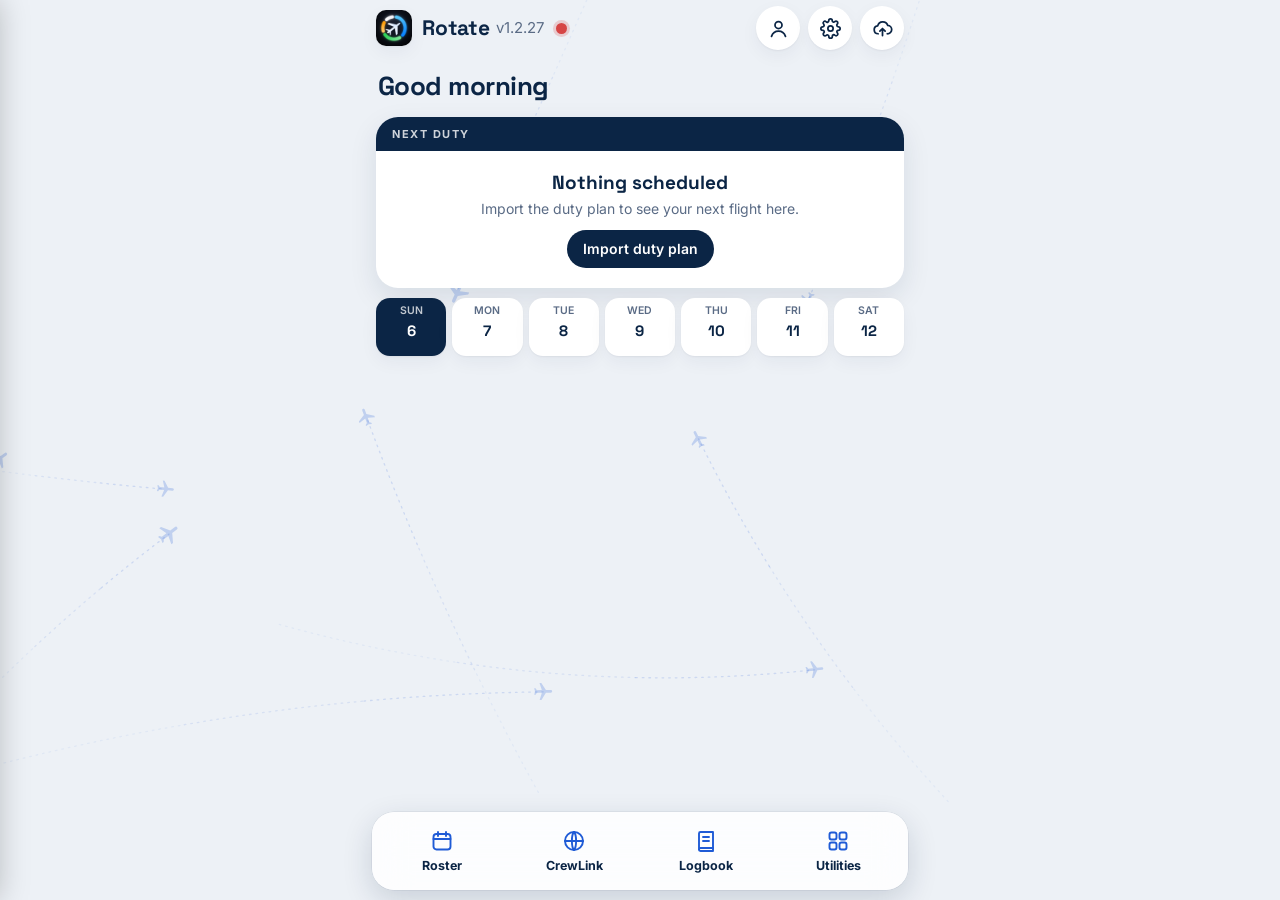
==== commit e0186e11: "v1.2.27: Stats routes map as a real 3D globe (NASA Earth at night) - The Earth is drawn with WebGL f" ====
--- a/index.html
+++ b/index.html
@@ -165,7 +165,7 @@
 .rgs{display:grid;grid-template-columns:repeat(3,1fr);padding:14px 4px 12px;background:var(--card)}.rg{display:flex;flex-direction:column;align-items:center;gap:2px}.rg b{font-size:14px;margin-top:4px}.rg span{font-size:12px;color:var(--tx2)}
 .mapc{border-radius:20px;overflow:hidden;background:radial-gradient(120% 140% at 50% 0%,#14284d 0%,#0a1428 60%,#060b18 100%);padding:10px 6px 6px;box-shadow:0 8px 26px rgba(0,0,0,.28)}.mapc canvas{width:100%;display:block}.mcap{color:#9fb6e0;font-size:13px;text-align:center;padding:2px 0 6px}
 .ych{display:flex;gap:6px;overflow-x:auto;padding:12px 16px 0;scrollbar-width:none}.ych::-webkit-scrollbar{display:none}.ych button{flex:none;border:0;border-radius:99px;padding:6px 12px;font:600 13px var(--fb);background:var(--sel);color:var(--tx2)}.ych button.on{background:var(--pri);color:#fff}.mc12{gap:4px;padding:14px 12px 8px}.ytot{padding:0 16px 12px;font-size:13px;color:var(--tx2);text-align:right}.ytot b{color:var(--tx)}.stold{display:block;width:100%;border:0;text-align:left;margin:0 0 12px;padding:12px 14px;border-radius:14px;background:rgba(255,159,10,.15);color:var(--org);font:600 14px var(--fb)}
-.glb{position:relative;padding:0;background:#03060f;overflow:hidden}.glb canvas{display:block;width:100%;touch-action:none;cursor:grab}.glb .gbt{position:absolute;top:10px;right:10px;display:flex;gap:8px;z-index:2}.glb .gbt button{width:38px;height:38px;border-radius:12px;border:1px solid rgba(255,255,255,.16);background:rgba(10,20,40,.55);-webkit-backdrop-filter:blur(10px);backdrop-filter:blur(10px);color:#fff;font-size:18px;display:grid;place-items:center;padding:0}.glb .mcap{position:absolute;left:0;right:0;bottom:6px;pointer-events:none;text-shadow:0 1px 4px #000}.glb.gfs{position:fixed;inset:0;z-index:300;border-radius:0;margin:0}.glb.gfs .gbt{top:calc(env(safe-area-inset-top) + 10px)}.glb.gfs .mcap{bottom:calc(env(safe-area-inset-bottom) + 10px)}
+.glb{position:relative;padding:0;background:#03060f;overflow:hidden}.glb canvas{display:block;width:100%;touch-action:none;cursor:grab}.glb .stgl{position:absolute;left:0;top:0;pointer-events:none}.glb #stmap{position:relative;z-index:1}.glb .gbt{position:absolute;top:10px;right:10px;display:flex;gap:8px;z-index:2}.glb .gbt button{width:38px;height:38px;border-radius:12px;border:1px solid rgba(255,255,255,.16);background:rgba(10,20,40,.55);-webkit-backdrop-filter:blur(10px);backdrop-filter:blur(10px);color:#fff;font-size:18px;display:grid;place-items:center;padding:0}.glb .mcap{position:absolute;left:0;right:0;bottom:6px;pointer-events:none;text-shadow:0 1px 4px #000}.glb.gfs{position:fixed;inset:0;z-index:300;border-radius:0;margin:0}.glb.gfs .gbt{top:calc(env(safe-area-inset-top) + 10px)}.glb.gfs .mcap{bottom:calc(env(safe-area-inset-bottom) + 10px)}
 .mc{display:flex;align-items:flex-end;gap:8px;height:128px;padding:14px 16px 8px}.mc div{flex:1;display:flex;flex-direction:column;justify-content:flex-end;align-items:center;gap:4px;height:100%;font-size:11px;color:var(--tx2)}.mc i{width:100%;background:linear-gradient(180deg,#64d2ff,#0a84ff);border-radius:8px 8px 3px 3px}
 .st2{display:grid;grid-template-columns:1fr 1fr;gap:10px}.stt{background:var(--card);border-radius:16px;padding:14px;display:flex;flex-direction:column;gap:2px}.stt b{font-size:21px;font-weight:700;font-variant-numeric:tabular-nums;margin-top:6px}.stt>span:last-child{font-size:12px;color:var(--tx2)}.sti{width:30px;height:30px;border-radius:9px;color:#fff;display:grid;place-items:center;font-size:15px;font-weight:700}
 .stk{display:flex;height:12px;border-radius:6px;overflow:hidden;gap:2px}.stk i{display:block;min-width:4px}.sr u{display:inline-block;width:10px;height:10px;border-radius:3px;margin-right:8px;text-decoration:none}
@@ -553,8 +553,8 @@
 
 <div id="brief" role="dialog" aria-modal="true" aria-label="Flight briefing" hidden></div>
 <script>
-const VER="v1.2.26";
-const BUILD="202611280200";
+const VER="v1.2.27";
+const BUILD="202611280300";
 let THEME="auto";try{THEME=localStorage.getItem("rot_theme")||"auto"}catch(e){}
 function themeApply(){const r=document.documentElement;if(THEME=="auto")r.removeAttribute("data-theme");else r.setAttribute("data-theme",THEME);try{bgColors();bgDraw(performance.now())}catch(e){}}
 themeApply();
@@ -2165,6 +2165,49 @@
  GPL=LAND.map(P=>{const A=toA(P),o=[];for(let i=0;i<A.length;i++){const a=A[i],b=A[(i+1)%A.length],n=Math.max(1,Math.ceil(Math.max(Math.abs(b[0]-a[0]),Math.abs(b[1]-a[1]))/1.5));
   for(let j=0;j<n;j++){const lo=lbRad(a[0]+(b[0]-a[0])*j/n),la=lbRad(a[1]+(b[1]-a[1])*j/n);o.push([Math.cos(la),Math.sin(la),Math.cos(lo),Math.sin(lo)])}}return o});return GPL}
 const GSTAR=(()=>{let s=7;const r=()=>(s=(s*16807)%2147483647)/2147483647,a=[];for(let i=0;i<160;i++)a.push([r(),r(),r()*1.1+.2,r()*.6+.15]);return a})();
+/* globo 3D: la Terra di notte (NASA Earth Observatory, pubblico dominio: img/earth-night.webp) disegnata in WebGL;
+   rotte, aeroporti e nomi restano sul canvas 2D sopra. Senza WebGL resta il globo disegnato */
+const EARTH={img:null,wait:[]};
+function earthImg(cb){if(EARTH.img){cb(EARTH.img);return}EARTH.wait.push(cb);if(EARTH.wait.length>1)return;const i=new Image();i.decoding="async";i.onload=()=>{EARTH.img=i;EARTH.wait.splice(0).forEach(f=>{try{f(i)}catch(e){}})};i.onerror=()=>{EARTH.wait.length=0};i.src="img/earth-night.webp"}
+function glEarth(gc){let gl=null;try{gl=gc.getContext("webgl",{alpha:false,antialias:false})}catch(e){}if(!gl)return null;
+ const der=!!gl.getExtension("OES_standard_derivatives");
+ const sh=(t,src)=>{const o=gl.createShader(t);gl.shaderSource(o,src);gl.compileShader(o);if(!gl.getShaderParameter(o,gl.COMPILE_STATUS))throw new Error(gl.getShaderInfoLog(o));return o};
+ const FS=(der?"#extension GL_OES_standard_derivatives : enable\n":"")+"precision highp float;uniform vec2 uC;uniform float uR,uLo,uLa,uD;uniform sampler2D uT;"
+  +"float hs(vec2 v){return fract(sin(dot(v,vec2(12.9898,78.233)))*43758.5453);}"
+  +"void main(){vec2 q=gl_FragCoord.xy,p=(q-uC)/uR;float r=length(p);"
+  +"vec3 col=mix(vec3(.010,.018,.045),vec3(.035,.07,.15),clamp(1.-length(q-uC)/(max(uC.x,uC.y)*2.4),0.,1.));"
+  +"vec2 sc=floor(q/(2.*uD));float st=hs(sc);if(st>.9966)col+=vec3(.5+.5*hs(sc+3.7))*((st-.9966)/.0034);"
+  +"if(r<1.){float z=sqrt(max(0.,1.-r*r)),sl=cos(uLa)*p.y+sin(uLa)*z,cc=-sin(uLa)*p.y+cos(uLa)*z,lat=asin(clamp(sl,-1.,1.)),u=(uLo+atan(p.x,cc))/6.2831853+.5,v=.5-lat/3.1415927;"
+  +(der?"float u1=fract(u),u2=fract(u+.5)-.5;u=fwidth(u1)<fwidth(u2)+1e-6?u1:u2;":"u=fract(u);")
+  +"vec3 e=texture2D(uT,vec2(u,v)).rgb*1.18+vec3(.003,.01,.028);e*=.42+.58*z;e+=vec3(.22,.48,1.)*pow(1.-z,2.6)*.55;"
+  +"col=mix(col,e,clamp((1.-r)*uR/1.6,0.,1.));}"
+  +"else col+=vec3(.3,.58,1.)*.62*exp(-(r-1.)*uR/9./uD);"
+  +"gl_FragColor=vec4(col,1.);}";
+ const pr=gl.createProgram();gl.attachShader(pr,sh(gl.VERTEX_SHADER,"attribute vec2 p;void main(){gl_Position=vec4(p,0.,1.);}"));gl.attachShader(pr,sh(gl.FRAGMENT_SHADER,FS));gl.linkProgram(pr);
+ if(!gl.getProgramParameter(pr,gl.LINK_STATUS))throw new Error(gl.getProgramInfoLog(pr));gl.useProgram(pr);
+ const bf=gl.createBuffer();gl.bindBuffer(gl.ARRAY_BUFFER,bf);gl.bufferData(gl.ARRAY_BUFFER,new Float32Array([-1,-1,1,-1,-1,1,-1,1,1,-1,1,1]),gl.STATIC_DRAW);
+ const ap=gl.getAttribLocation(pr,"p");gl.enableVertexAttribArray(ap);gl.vertexAttribPointer(ap,2,gl.FLOAT,false,0,0);
+ const U={};["uC","uR","uLo","uLa","uD","uT"].forEach(k=>U[k]=gl.getUniformLocation(pr,k));
+ const E={has:false,gl,
+  setImg(img){let src=img;const mx=gl.getParameter(gl.MAX_TEXTURE_SIZE)||4096;if(img.width>mx){const c=document.createElement("canvas");c.width=mx;c.height=mx/2;c.getContext("2d").drawImage(img,0,0,mx,mx/2);src=c}
+   const t=gl.createTexture();gl.activeTexture(gl.TEXTURE0);gl.bindTexture(gl.TEXTURE_2D,t);gl.texImage2D(gl.TEXTURE_2D,0,gl.RGB,gl.RGB,gl.UNSIGNED_BYTE,src);
+   const pot=(src.width&(src.width-1))==0&&(src.height&(src.height-1))==0;
+   gl.texParameteri(gl.TEXTURE_2D,gl.TEXTURE_WRAP_S,pot?gl.REPEAT:gl.CLAMP_TO_EDGE);gl.texParameteri(gl.TEXTURE_2D,gl.TEXTURE_WRAP_T,gl.CLAMP_TO_EDGE);
+   if(pot){gl.generateMipmap(gl.TEXTURE_2D);gl.texParameteri(gl.TEXTURE_2D,gl.TEXTURE_MIN_FILTER,gl.LINEAR_MIPMAP_LINEAR)}else gl.texParameteri(gl.TEXTURE_2D,gl.TEXTURE_MIN_FILTER,gl.LINEAR);
+   gl.texParameteri(gl.TEXTURE_2D,gl.TEXTURE_MAG_FILTER,gl.LINEAR);
+   const an=gl.getExtension("EXT_texture_filter_anisotropic");if(an)gl.texParameterf(gl.TEXTURE_2D,an.TEXTURE_MAX_ANISOTROPY_EXT,Math.min(8,gl.getParameter(an.MAX_TEXTURE_MAX_ANISOTROPY_EXT)));
+   gl.uniform1i(U.uT,0);E.has=true},
+  draw(W,H,dpr,R,lo,la){gl.viewport(0,0,gl.drawingBufferWidth,gl.drawingBufferHeight);gl.uniform2f(U.uC,W*dpr/2,H*dpr/2);gl.uniform1f(U.uR,R*dpr);gl.uniform1f(U.uLo,lbRad(lo));gl.uniform1f(U.uLa,lbRad(la));gl.uniform1f(U.uD,dpr);gl.drawArrays(gl.TRIANGLES,0,6)}};
+ return E}
+/* nomi di continenti e oceani, come sulle mappe */
+const GLAB=[[54,18,"EUROPE","EUROPA",0],[6,19,"AFRICA","AFRICA",0],[48,92,"ASIA","ASIA",0],[50,-100,"NORTH AMERICA","AMERICA SETTENTRIONALE",0],[-12,-58,"SOUTH AMERICA","AMERICA MERIDIONALE",0],[-24,134,"OCEANIA","OCEANIA",0],[-79,20,"ANTARCTICA","ANTARTIDE",0],
+ [84,-20,"Arctic Ocean","Oceano Glaciale Artico",1],[31,-42,"North Atlantic Ocean","Oceano Atlantico settentrionale",1],[-26,-14,"South Atlantic Ocean","Oceano Atlantico meridionale",1],[-21,78,"Indian Ocean","Oceano Indiano",1],[12,-148,"Pacific Ocean","Oceano Pacifico",1],[-12,-125,"Pacific Ocean","Oceano Pacifico",1],[22,152,"Pacific Ocean","Oceano Pacifico",1]];
+function glLabels(c,cx,cy,R,C0,S0,cL,sL){const fs=Math.max(9,Math.min(16,R*.034)),ls="letterSpacing"in c;c.textAlign="center";c.textBaseline="middle";c.save();c.shadowColor="rgba(0,0,0,.85)";c.shadowBlur=4;
+ for(const[la,lo,en,it,oc]of GLAB){const L=lbRad(la),O=lbRad(lo),cl=Math.cos(L),sl=Math.sin(L),co=Math.cos(O),so=Math.sin(O),cd=co*C0+so*S0,z=sL*sl+cL*cl*cd;if(z<.3)continue;
+  const px=cx+R*cl*(so*C0-co*S0),py=cy-R*(cL*sl-sL*cl*cd),A=Math.min(1,(z-.3)/.3)*.95,f=oc?fs*.9:fs,lines=(LANG=="it"?it:en).split(" "),lh=f*1.22;
+  c.font=(oc?"italic 600 ":"700 ")+f+"px Inter,-apple-system,sans-serif";if(ls)c.letterSpacing=(oc?f*.06:f*.32)+"px";c.fillStyle=oc?"rgba(150,220,255,"+A+")":"rgba(255,255,255,"+A+")";
+  lines.forEach((t,i)=>c.fillText(t,px,py+(i-(lines.length-1)/2)*lh))}
+ if(ls)c.letterSpacing="0px";c.restore()}
 function stMap(cv,fl){
  const box=cv.parentNode,ap={},pr={};fl.forEach(f=>{const a=[f.from,f.to].sort().join("-");pr[a]=(pr[a]||0)+1;[f.from,f.to].forEach(x=>ap[x]=(ap[x]||0)+1)});
  const AP=Object.keys(ap).map(k=>{const A=stA(k);if(!A)return null;const L=lbRad(A[1]),O=lbRad(A[2]);return{k,n:ap[k],cl:Math.cos(L),sl:Math.sin(L),co:Math.cos(O),so:Math.sin(O),la:A[1],lo:A[2]}}).filter(Boolean).sort((a,b)=>b.n-a.n);
@@ -2178,9 +2221,14 @@
   const la=Math.atan2(z,Math.hypot(x,y)),lo=Math.atan2(y,x);let md=0;AP.forEach(a=>{const c=Math.sin(la)*a.sl+Math.cos(la)*a.cl*Math.cos(lbRad(a.lo)-lo);md=Math.max(md,Math.acos(Math.max(-1,Math.min(1,c))))});
   return{lo:lo*180/Math.PI,la:la*180/Math.PI,z:Math.max(1,Math.min(6,1.02/Math.sin(Math.min(Math.PI/2,md+.08)))),spin:1}})());
  const D=glDots();let W=1,H=1,dpr=1,dirty=true,run=false,vx=0,vy=0,last=0;
- function size(){const fs=box.classList.contains("gfs");W=box.clientWidth||340;H=fs?window.innerHeight:Math.round(W*.95);dpr=Math.min(3,window.devicePixelRatio||1);cv.width=Math.round(W*dpr);cv.height=Math.round(H*dpr);cv.style.height=H+"px";dirty=true}
- function draw(c,W,H){const R=Math.min(W,H)*.43*V.z,cx=W/2,cy=H/2,lo0=lbRad(V.lo),la0=lbRad(V.la),C0=Math.cos(lo0),S0=Math.sin(lo0),cL=Math.cos(la0),sL=Math.sin(la0);
-  let g=c.createRadialGradient(cx,cy*.6,0,cx,cy,Math.max(W,H)*.9);g.addColorStop(0,"#0d1b38");g.addColorStop(1,"#03060f");c.fillStyle=g;c.fillRect(0,0,W,H);
+ let E=null;const gc=document.createElement("canvas");gc.className="stgl";gc.setAttribute("aria-hidden","true");gc.style.visibility="hidden";box.insertBefore(gc,cv);
+ /* immagine già in memoria: la callback arriva subito, quindi si rimanda a dopo la preparazione del globo */
+ const gli=()=>{try{E=glEarth(gc)}catch(e){E=null}if(E)earthImg(i=>Promise.resolve().then(()=>{if(!E)return;try{E.setImg(i);gc.style.visibility=""}catch(e){E=null}dirty=true;go_()}))};gli();
+ gc.addEventListener("webglcontextlost",e=>{e.preventDefault();E=null;gc.style.visibility="hidden";dirty=true;go_()});gc.addEventListener("webglcontextrestored",()=>{gli();dirty=true;go_()});
+ function size(){const fs=box.classList.contains("gfs");W=box.clientWidth||340;H=fs?window.innerHeight:Math.round(W*.95);dpr=Math.min(3,window.devicePixelRatio||1);cv.width=Math.round(W*dpr);cv.height=Math.round(H*dpr);cv.style.height=H+"px";gc.width=cv.width;gc.height=cv.height;gc.style.height=H+"px";dirty=true}
+ function draw(c,W,H,keep){const R=Math.min(W,H)*.43*V.z,cx=W/2,cy=H/2,lo0=lbRad(V.lo),la0=lbRad(V.la),C0=Math.cos(lo0),S0=Math.sin(lo0),cL=Math.cos(la0),sL=Math.sin(la0);
+  let g;const gle=!!(E&&E.has);if(gle){if(!keep)c.clearRect(0,0,W,H)}else{
+  g=c.createRadialGradient(cx,cy*.6,0,cx,cy,Math.max(W,H)*.9);g.addColorStop(0,"#0d1b38");g.addColorStop(1,"#03060f");c.fillStyle=g;c.fillRect(0,0,W,H);
   c.fillStyle="#fff";GSTAR.forEach(s=>{c.globalAlpha=s[3];c.fillRect(s[0]*W,s[1]*H,s[2],s[2])});c.globalAlpha=1;
   g=c.createRadialGradient(cx,cy,R*.96,cx,cy,R*1.22);g.addColorStop(0,"rgba(80,160,255,.45)");g.addColorStop(.35,"rgba(60,130,255,.14)");g.addColorStop(1,"rgba(40,100,255,0)");c.fillStyle=g;c.beginPath();c.arc(cx,cy,R*1.22,0,6.3);c.fill();
   g=c.createRadialGradient(cx-R*.35,cy-R*.4,R*.05,cx,cy,R*1.05);g.addColorStop(0,"#1b3a72");g.addColorStop(.6,"#0b1a3a");g.addColorStop(1,"#050c1e");c.fillStyle=g;c.beginPath();c.arc(cx,cy,R,0,6.3);c.fill();
@@ -2188,15 +2236,16 @@
   const ds=Math.max(1,Math.min(4,R*.0062));c.fillStyle="#8fb8ff";
   for(let i=0;i<D.length;i+=4){const cl=D[i],sl=D[i+1],co=D[i+2],so=D[i+3],cd=co*C0+so*S0,z=sL*sl+cL*cl*cd;if(z<=.02)continue;
    const px=cx+R*cl*(so*C0-co*S0),py=cy-R*(cL*sl-sL*cl*cd);if(px<-4||px>W+4||py<-4||py>H+4)continue;c.globalAlpha=.18+.62*z;c.fillRect(px-ds/2,py-ds/2,ds,ds)}
-  c.globalAlpha=1;c.strokeStyle="rgba(140,190,255,.35)";c.lineWidth=1;c.beginPath();c.arc(cx,cy,R,0,6.3);c.stroke();
+  c.globalAlpha=1;c.strokeStyle="rgba(140,190,255,.35)";c.lineWidth=1;c.beginPath();c.arc(cx,cy,R,0,6.3);c.stroke()}
   const pj=p=>{const cd=p[2]*C0+p[3]*S0,x=p[4]*p[0]*(p[3]*C0-p[2]*S0),y=p[4]*(cL*p[1]-sL*p[0]*cd),z=p[4]*(sL*p[1]+cL*p[0]*cd);return[cx+R*x,cy-R*y,z>0||x*x+y*y>1]};
   c.globalCompositeOperation="lighter";c.lineCap="round";c.lineJoin="round";const lw=Math.max(.8,Math.min(2.4,R*.004));
-  for(const r of RT){const Q=r.P.map(pj);for(const [st,w] of [["rgba(255,140,40,"+(.10+.18*r.w)+")",lw*(3.2+3*r.w)],["rgba(255,200,110,"+(.5+.45*r.w)+")",lw*(.7+1.1*r.w)]]){c.strokeStyle=st;c.lineWidth=w;c.beginPath();let on=false;
+  for(const r of RT){const Q=r.P.map(pj);for(const [st,w] of [["rgba(255,255,255,"+(.05+.1*r.w)+")",lw*(2.6+2.4*r.w)],["rgba(255,255,255,"+(.55+.4*r.w)+")",lw*(.55+.8*r.w)]]){c.strokeStyle=st;c.lineWidth=w;c.beginPath();let on=false;
     for(const q of Q){if(q[2]){on?c.lineTo(q[0],q[1]):c.moveTo(q[0],q[1]);on=true}else on=false}c.stroke()}}
+  c.globalCompositeOperation="source-over";glLabels(c,cx,cy,R,C0,S0,cL,sL);c.globalCompositeOperation="lighter";
   const vis=[];for(const a of AP){const cd=a.co*C0+a.so*S0,z=sL*a.sl+cL*a.cl*cd;if(z<=0)continue;const px=cx+R*a.cl*(a.so*C0-a.co*S0),py=cy-R*(cL*a.sl-sL*a.cl*cd);if(px<-10||px>W+10||py<-10||py>H+10)continue;vis.push([a,px,py,z]);
-   const rr=(1.6+2.6*Math.sqrt(a.n/amx))*Math.max(.8,Math.min(1.8,R/220));g=c.createRadialGradient(px,py,0,px,py,rr*4);g.addColorStop(0,"rgba(110,210,255,.75)");g.addColorStop(1,"rgba(110,210,255,0)");c.fillStyle=g;c.beginPath();c.arc(px,py,rr*4,0,6.3);c.fill()}
+   const rr=(1.6+2.6*Math.sqrt(a.n/amx))*Math.max(.8,Math.min(1.8,R/220));g=c.createRadialGradient(px,py,0,px,py,rr*2.6);g.addColorStop(0,"rgba(255,255,255,.28)");g.addColorStop(1,"rgba(255,255,255,0)");c.fillStyle=g;c.beginPath();c.arc(px,py,rr*2.6,0,6.3);c.fill()}
   c.globalCompositeOperation="source-over";c.fillStyle="#fff";for(const v of vis){const rr=(1.6+2.6*Math.sqrt(v[0].n/amx))*Math.max(.8,Math.min(1.8,R/220));c.globalAlpha=.35+.65*v[3];c.beginPath();c.arc(v[1],v[2],rr,0,6.3);c.fill()}
-  c.globalAlpha=1;const fsz=Math.max(10,Math.min(13,R*.03));c.font="600 "+fsz+"px Inter,-apple-system,sans-serif";c.textAlign="center";const used=[],lim=Math.round(6+7*V.z);let nl=0;
+  c.globalAlpha=1;const fsz=Math.max(10,Math.min(13,R*.03));c.font="600 "+fsz+"px Inter,-apple-system,sans-serif";c.textAlign="center";const used=[],lim=V.z<1.6?0:Math.round(6+7*V.z);let nl=0;
   for(const v of vis){if(nl>=lim)break;if(v[3]<.2)continue;const x=v[1],y=v[2]-fsz*.9;if(used.some(u=>Math.abs(u[0]-x)<fsz*2.6&&Math.abs(u[1]-y)<fsz*1.1))continue;used.push([x,y]);nl++;
    c.fillStyle="rgba(3,8,20,.55)";const tw=c.measureText(v[0].k).width;c.fillRect(x-tw/2-3,y-fsz*.85,tw+6,fsz*1.15);c.fillStyle="rgba(255,255,255,"+(.5+.5*v[3])+")";c.fillText(v[0].k,x,y)}
   return R}
@@ -2205,7 +2254,7 @@
   const dt=last?Math.min(50,t-last):16;last=t;
   if(Math.abs(vx)>.002||Math.abs(vy)>.002){V.lo-=vx*dt;V.la=Math.max(-80,Math.min(80,V.la+vy*dt));vx*=Math.pow(.94,dt/16);vy*=Math.pow(.94,dt/16);dirty=true}
   else if(V.spin&&!P.size&&!rm){V.lo-=.0025*dt;dirty=true}
-  if(dirty){const c=cv.getContext("2d");c.setTransform(dpr,0,0,dpr,0,0);draw(c,W,H);dirty=false}else if(!P.size){run=false;return}requestAnimationFrame(frame)}
+  if(dirty){if(E&&E.has)E.draw(W,H,dpr,Rn(),V.lo,V.la);const c=cv.getContext("2d");c.setTransform(dpr,0,0,dpr,0,0);draw(c,W,H);dirty=false}else if(!P.size){run=false;return}requestAnimationFrame(frame)}
  const go_=()=>{if(!run){run=true;last=0;requestAnimationFrame(frame)}};
  const P=new Map();let pd=0,lt=0;const Rn=()=>Math.min(W,H)*.43*V.z;
  cv.onpointerdown=e=>{cv.setPointerCapture(e.pointerId);P.set(e.pointerId,[e.clientX,e.clientY]);V.spin=0;vx=vy=0;lt=performance.now();if(P.size==2){const[a,b]=[...P.values()];pd=Math.hypot(a[0]-b[0],a[1]-b[1])}go_()};
@@ -2217,7 +2266,9 @@
  cv.ondblclick=()=>{V.z=Math.min(12,V.z*1.8);V.spin=0;dirty=true;go_()};
  const fsb=box.querySelector("#gFs"),shb=box.querySelector("#gSh");
  if(fsb)fsb.onclick=()=>{const on=!box.classList.contains("gfs");box.classList.toggle("gfs",on);document.body.style.overflow=on?"hidden":"";fsb.innerHTML=on?"✕":"⤢";size();go_()};
- if(shb)shb.onclick=async()=>{try{shb.disabled=true;const k=Math.min(4,3200/Math.max(W,H)),oc=document.createElement("canvas");oc.width=Math.round(W*k);oc.height=Math.round(H*k);const c=oc.getContext("2d");c.scale(k,k);draw(c,W,H);
+ if(shb)shb.onclick=async()=>{try{shb.disabled=true;const k=Math.min(4,3200/Math.max(W,H)),oc=document.createElement("canvas");oc.width=Math.round(W*k);oc.height=Math.round(H*k);const c=oc.getContext("2d");
+   if(E&&E.has){gc.width=oc.width;gc.height=oc.height;E.draw(W,H,k,Rn(),V.lo,V.la);c.drawImage(gc,0,0);gc.width=Math.round(W*dpr);gc.height=Math.round(H*dpr);dirty=true}
+   c.scale(k,k);draw(c,W,H,true);
    const st=window.__gst||{},m=Math.max(14,Math.min(W,H)*.05);c.textAlign="left";c.fillStyle="rgba(255,255,255,.6)";c.font="700 "+Math.round(m*.55)+"px 'Space Grotesk',Inter,sans-serif";c.fillText("ROTATE",m,m*1.4);
    c.fillStyle="#fff";c.font="700 "+Math.round(m*1.05)+"px 'Space Grotesk',Inter,sans-serif";c.fillText(tt("My flight network","Il mio network di volo"),m,m*2.6);
    const ln=[st.n+" "+tt("flights","voli"),st.r+" "+tt("routes","rotte"),st.a+" "+tt("airports","aeroporti"),th(st.km||0)+" km"].join("  ·  ");
@@ -2468,6 +2519,7 @@
 
 /* ===== Changelog ===== */
 const CHLOG=[
+ ["v1.2.27","27/11/2026",["Stats: the routes map is now a real 3D globe — the Earth at night from NASA with city lights, atmosphere and stars; white routes and airports, names of continents and oceans. Drag to turn it, pinch to zoom (airport codes appear when zoomed in)."],["Stats: la mappa delle rotte ora è un vero globo 3D — la Terra di notte della NASA con le luci delle città, l'atmosfera e le stelle; rotte e aeroporti bianchi, nomi di continenti e oceani. Trascina per girarlo, pizzica per lo zoom (i codici degli aeroporti compaiono zoomando)."]],
  ["v1.2.26","27/11/2026",["Home: the greeting has more room under the logo; the Roster / CrewLink / Logbook / Utilities bar stays at the bottom of the screen, easy to reach with the thumb.","Flight briefing (tap the plane on the boarding pass): the weather of takeoff and landing opens and closes like a drop-down menu; closed, it still shows airport, window, hazards and VFR/IFR."],["Home: il saluto ha più spazio sotto il logo; la barra Roster / CrewLink / Logbook / Utilities resta in fondo allo schermo, comoda da raggiungere col pollice.","Briefing del volo (tocca l'aereo sulla carta d'imbarco): il meteo di decollo e atterraggio si apre e si chiude come un menu a tendina; chiuso mostra comunque aeroporto, finestra, pericoli e VFR/IFR."]],
  ["v1.2.25","27/11/2026",["Home in a new order: greeting, boarding pass of the next flight, week, and the Roster / CrewLink / Logbook / Utilities bar at the bottom."],["Home in un nuovo ordine: saluto, carta d'imbarco del prossimo volo, settimana e in fondo la barra Roster / CrewLink / Logbook / Utilities."]],
  ["v1.2.24","27/11/2026",["New home: under the logo a bar with Roster, CrewLink, Logbook and Utilities, then the week and the boarding pass of the next flight. The date and the status row are gone: the dot next to the version turns orange or red when something needs a look (tap it).","New Utilities page: In-flight rest, Recency, Payslip, Contacts and Stats, with their summaries."],["Nuova home: sotto il logo una barra con Roster, CrewLink, Logbook e Utilities, poi la settimana e la carta d'imbarco del prossimo volo. Data e riga di stato non ci sono più: il pallino accanto alla versione diventa arancione o rosso quando c'è qualcosa da controllare (toccalo).","Nuova pagina Utilities: Riposi in volo, Recency, Busta paga, Contatti e Stats, con i loro riepiloghi."]],
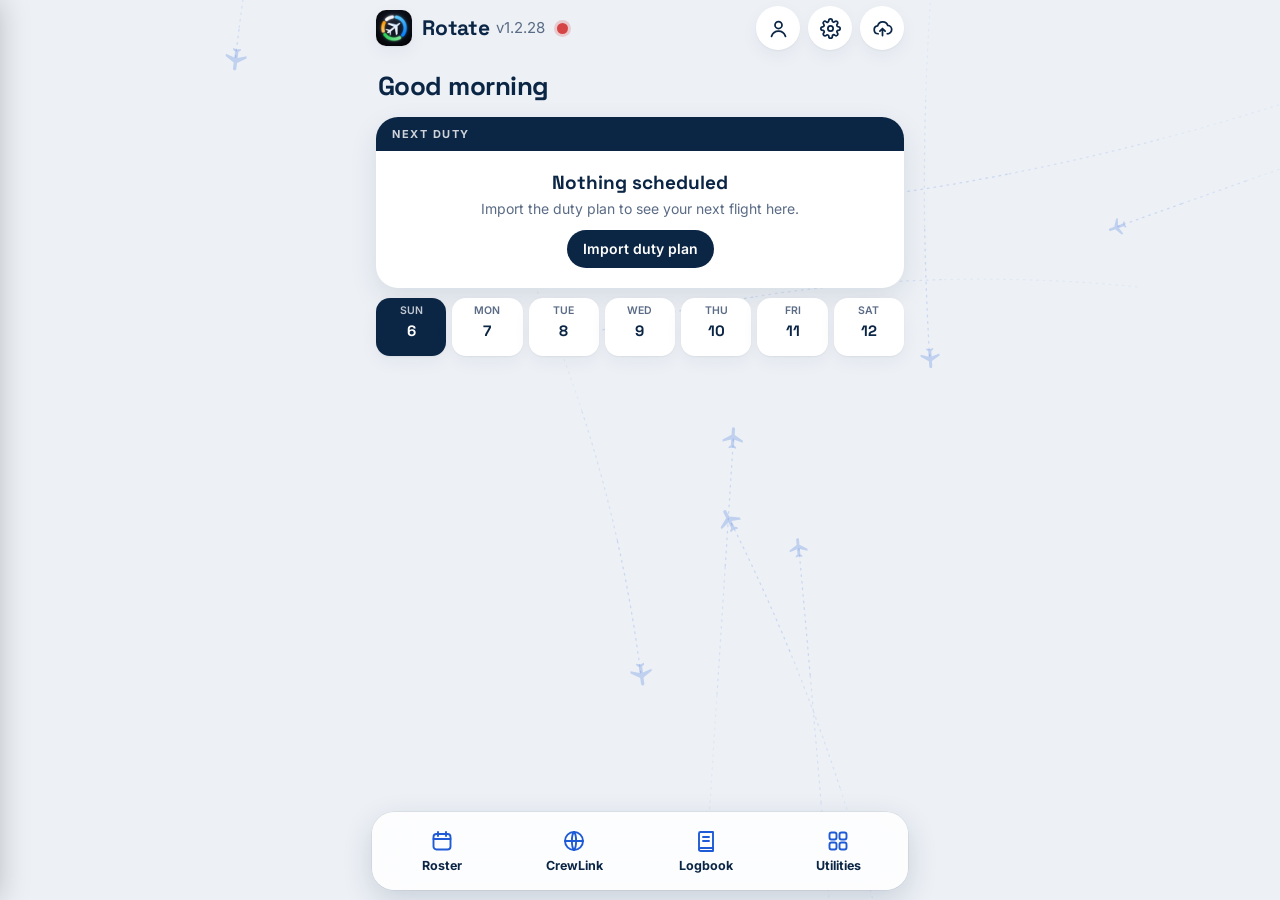
==== commit b5152f5c: "v1.2.28: import the LIDO OFP in the flight briefing (read on device) - Flight briefing › Flight plan" ====
--- a/index.html
+++ b/index.html
@@ -399,7 +399,7 @@
 .brl{display:flex;align-items:center;gap:12px;background:var(--card);border-radius:16px;box-shadow:var(--sh);padding:12px 14px;margin-bottom:8px;color:var(--tx);text-decoration:none}.brl i{width:38px;height:38px;border-radius:12px;background:rgba(31,91,214,.1);color:var(--ac);display:grid;place-items:center;flex:none}.brl span{flex:1;min-width:0}.brl b{display:block;font-size:15px}.brl small{display:block;font-size:12.5px;color:var(--tx2);margin-top:1px}.brl>svg{color:var(--tx2);flex:none}
 .brf{font-size:12px;color:var(--tx2);margin:16px 4px 0;line-height:1.45}
 .brd{background:var(--card);border-radius:16px;box-shadow:var(--sh);padding:12px 14px;margin-bottom:8px}.brdh{display:flex;gap:8px;align-items:baseline;margin-bottom:6px}.brdh b{font-family:var(--ff);font-size:18px}.brdh span{font-size:12.5px;color:var(--tx2)}
-.brdm small,.brd.warn{box-shadow:var(--sh),inset 3px 0 0 #ff9f0a}.brd .brds{list-style:none;cursor:pointer;margin:0;font-size:inherit;color:inherit;-webkit-tap-highlight-color:transparent}.brd .brds::-webkit-details-marker{display:none}.brd .brds .brdh{align-items:center}.brcat{font:700 11px var(--fb);font-style:normal;color:#fff;padding:2px 7px;border-radius:6px;letter-spacing:.04em}.brchev{margin-left:auto;flex:none;color:var(--tx2);transition:transform .2s}.brdd[open] .brchev{transform:rotate(180deg)}.brhint{display:block;font-size:12px;font-weight:600;color:var(--ac)}.brdd[open] .brhint{display:none}.brdd .brwin{margin-bottom:6px}.brdb{padding-top:2px}.brdr{display:flex;justify-content:space-between;align-items:center;margin-bottom:4px}.brrole{font:700 11px var(--fb);letter-spacing:.1em;color:var(--pri)}.brin{font-size:12px;color:var(--tx2)}
+.brdm small,.brd.warn{box-shadow:var(--sh),inset 3px 0 0 #ff9f0a}.ofpe p{margin:0 0 10px;font-size:13.5px;color:var(--tx2);line-height:1.4}.ofph{display:flex;align-items:baseline;justify-content:space-between;gap:8px}.ofph b{font:700 17px var(--ff)}.ofph span{font-size:12.5px;color:var(--tx2);text-align:right}.ofpc{display:flex;flex-wrap:wrap;gap:6px;margin:8px 0}.ofpc span{font:700 11px var(--fb);letter-spacing:.04em;padding:3px 8px;border-radius:7px;background:var(--sel);color:var(--tx)}.ofk{display:grid;grid-template-columns:repeat(4,minmax(0,1fr));gap:8px 6px;margin:6px 0 4px}.ofk small{display:block;font-size:10.5px;color:var(--tx2);text-transform:uppercase;letter-spacing:.04em}.ofk b{display:block;font:700 14px var(--ff);font-variant-numeric:tabular-nums}.ofk em{display:block;font-style:normal;font-size:11px;color:var(--tx2)}.ofpf{display:block;width:100%;height:auto;margin:6px 0 2px}.ofr{margin:2px 0 6px;font:12px/1.45 ui-monospace,Menlo,monospace;word-break:break-word;color:var(--tx)}.ofa{margin:2px 0 4px;font-size:12.5px;color:var(--tx2)}.ofw{margin-top:8px}.ofw summary{cursor:pointer;font-weight:700;font-size:13px;color:var(--ac);min-height:36px;display:flex;align-items:center}.ofwl{max-height:320px;overflow-y:auto}.ofwr{display:grid;grid-template-columns:1.6fr 1fr 1fr 1fr;gap:6px;padding:5px 0;border-bottom:1px solid rgba(127,127,127,.15);font-size:12.5px;font-variant-numeric:tabular-nums}.ofwh{font-weight:700;color:var(--tx2);font-size:11px;text-transform:uppercase}.ofpx{display:flex;justify-content:space-between;gap:8px;margin-top:8px}.ofpx button{font:inherit;font-size:14px;font-weight:700;min-height:40px;padding:0 2px;background:none;border:0;color:var(--ac);cursor:pointer}.ofp .brn{margin-top:6px}.brd .brds{list-style:none;cursor:pointer;margin:0;font-size:inherit;color:inherit;-webkit-tap-highlight-color:transparent}.brd .brds::-webkit-details-marker{display:none}.brd .brds .brdh{align-items:center}.brcat{font:700 11px var(--fb);font-style:normal;color:#fff;padding:2px 7px;border-radius:6px;letter-spacing:.04em}.brchev{margin-left:auto;flex:none;color:var(--tx2);transition:transform .2s}.brdd[open] .brchev{transform:rotate(180deg)}.brhint{display:block;font-size:12px;font-weight:600;color:var(--ac)}.brdd[open] .brhint{display:none}.brdd .brwin{margin-bottom:6px}.brdb{padding-top:2px}.brdr{display:flex;justify-content:space-between;align-items:center;margin-bottom:4px}.brrole{font:700 11px var(--fb);letter-spacing:.1em;color:var(--pri)}.brin{font-size:12px;color:var(--tx2)}
 .brwin{display:flex;justify-content:space-between;align-items:baseline;padding:8px 10px;border-radius:10px;background:rgba(255,214,10,.16);margin:4px 0 8px}.brwin span{font-size:12px;color:var(--tx2)}.brwin b{font:700 14px var(--ff)}
 .brsum{display:flex;flex-wrap:wrap;gap:6px;margin-bottom:8px}.brk{font:700 11px var(--fb);letter-spacing:.04em;padding:3px 8px;border-radius:99px;color:#fff;background:var(--k);flex:none;align-self:center}.brz{font:600 12px var(--fb);padding:3px 8px;border-radius:99px;background:rgba(255,69,58,.14);color:#ff453a}.brz.gray{background:var(--sel);color:var(--tx2)}.brok{font-size:12px;color:#30d158;font-weight:600;align-self:center}
 .btl{position:relative;margin:22px 0 4px;padding-top:2px}.btb i{color:#fff;font:700 9px/14px var(--fb);text-align:center;overflow:hidden;white-space:nowrap}.btb i.btx{background:repeating-linear-gradient(135deg,var(--sel) 0 5px,var(--sep) 5px 10px);color:var(--tx2)}.btk{position:relative;height:14px;margin-top:3px}.btk span{position:absolute;transform:translateX(-50%);font-size:10px;color:var(--tx2);white-space:nowrap}.btk span b{color:var(--tx)}.blg{display:flex;flex-wrap:wrap;gap:4px 10px;margin:6px 0 8px;font-size:11px;color:var(--tx2)}.blg span{display:flex;align-items:center;gap:4px}.blg i{width:10px;height:10px;border-radius:3px;display:inline-block}.blg i.st{background:repeating-linear-gradient(45deg,#8e8e93 0 2px,transparent 2px 4px)}.blg i.nw{width:2px;background:#ff375f}.btb,.bto{position:relative;border-radius:6px;overflow:hidden;background:var(--sel)}.btb{height:14px}.bto{height:6px;margin-top:3px;background:none}.btb i,.bto i{position:absolute;top:0;bottom:0}.bto i{background:repeating-linear-gradient(45deg,var(--k) 0 3px,transparent 3px 6px);border-radius:3px}
@@ -553,8 +553,8 @@
 
 <div id="brief" role="dialog" aria-modal="true" aria-label="Flight briefing" hidden></div>
 <script>
-const VER="v1.2.27";
-const BUILD="202611280300";
+const VER="v1.2.28";
+const BUILD="202611280400";
 let THEME="auto";try{THEME=localStorage.getItem("rot_theme")||"auto"}catch(e){}
 function themeApply(){const r=document.documentElement;if(THEME=="auto")r.removeAttribute("data-theme");else r.setAttribute("data-theme",THEME);try{bgColors();bgDraw(performance.now())}catch(e){}}
 themeApply();
@@ -2031,7 +2031,7 @@
  +'<div class="brw"><div><small>'+tt("Takeoff","Decollo")+'</small><b>'+brZ(d0)+'</b><em>'+esc(f.dep)+' '+tt("local","locali")+'</em></div><div><small>'+tt("Landing","Atterraggio")+'</small><b>'+brZ(a0)+'</b><em>'+esc(f.arr+(f.plus?" +1":""))+' '+tt("local","locali")+'</em></div></div>'
  +'<p class="brn">'+tt("Windows: ±1 h around takeoff at departure and ±1 h around landing at arrival. TAF and METAR lines that fall inside the window are highlighted.","Finestre: ±1 h attorno al decollo in partenza e ±1 h attorno all'atterraggio a destinazione. Le righe di TAF e METAR che cadono nella finestra sono evidenziate.")+'</p>'
  +(miss.length?'<div class="brm">'+miss.map(a=>'<label>'+esc(a)+' ICAO <input data-ap="'+esc(a)+'" maxlength="4" autocapitalize="characters" placeholder="----"></label>').join("")+'</div>':'')
- +'<div class="brg"><h4>'+tt("Weather","Meteo")+'</h4>'
+ +ofpSec(f)+'<div class="brg"><h4>'+tt("Weather","Meteo")+'</h4>'
  +'<div id="brLive"></div></div><div class="brg"><h4>'+tt("Turbulence","Turbolenza")+'</h4>'
  +row(tt("Turbulence forecast (GFA)","Previsione turbolenza (GFA)"),tt("Interactive map, by altitude and time","Mappa interattiva, per quota e orario"),AWC+"gfa/",icT)
  +row(tt("Significant weather charts (SIGWX)","Carte tempo significativo (SIGWX)"),tt("Turbulence, CB and jet streams along the route","Turbolenza, CB e correnti a getto lungo la rotta"),AWC+"sigwx/",icT)
@@ -2042,9 +2042,96 @@
  +'<div id="brNas"></div>'
  +row(tt("Company briefing (LIDO)","Briefing compagnia (LIDO)"),tt("Official NOTAM and flight documents","NOTAM e documenti di volo ufficiali"),"https://ity.lido.aero/lido/lsc/application-center-ui/login?redirectURL=https:%2F%2Fity.lido.aero%2Flido%2Flsc%2Fapplication-center-ui%2FstartCenter",icL)
  +'</div><p class="brf">'+tt("Support only: the official briefing is the one in LIDO / the OFP. The links open the public sites in your browser.","Solo di supporto: il briefing ufficiale è quello di LIDO / OFP. I link aprono i siti pubblici nel browser.")+'</p></div>';
- $("#brX").onclick=briefClose;brLive(f,d0,a0,ia,ib);b.querySelectorAll(".brs button").forEach(x=>x.onclick=()=>{brSel=+x.dataset.i;briefRender()});
+ $("#brX").onclick=briefClose;ofpBind(b,f);brLive(f,d0,a0,ia,ib);b.querySelectorAll(".brs button").forEach(x=>x.onclick=()=>{brSel=+x.dataset.i;briefRender()});
  b.querySelectorAll(".brm input").forEach(x=>x.onchange=()=>{const v=x.value.trim().toUpperCase();if(/^[A-Z]{4}$/.test(v)){const m=loadMeta();m.icao=m.icao||{};m.icao[x.dataset.ap]=v;saveMeta(m);briefRender()}})}
 
+/* ===== OFP (LIDO): il PDF del briefing si legge solo su questo telefono. Si tengono solo i dati principali (non il PDF, non i nomi),
+   fuori dal backup, e si cancellano 2 giorni dopo il volo ===== */
+const OFPK="rot_ofp";
+function ofpAll(){let o={};try{o=JSON.parse(localStorage.getItem(OFPK)||"{}")||{}}catch(e){}const lim=new Date(Date.now()-2*864e5).toISOString().slice(0,10);let ch=false;for(const k in o)if(!o[k]||!o[k].date||o[k].date<lim){delete o[k];ch=true}if(ch)ofpSave(o);return o}
+function ofpSave(o){try{if(Object.keys(o).length)localStorage.setItem(OFPK,JSON.stringify(o));else localStorage.removeItem(OFPK)}catch(e){}}
+const ofpFn=s=>String(s||"").toUpperCase().replace(/\s+/g,"").replace(/^([A-Z0-9]{2})0+(?=\d)/,"$1");
+function ofpFor(day,fn){const A=ofpAll(),k=ofpFn(fn);for(const x of Object.values(A))if(ofpFn(x.fn)==k&&Math.abs(Date.parse(x.date)-Date.parse(day))<=864e5)return x;return null}
+/* testo del PDF riga per riga, con gli spazi delle colonne (l'OFP è in carattere a spaziatura fissa); ci si ferma dopo il piano ATS */
+async function ofpText(buf){if(!await needLib("pdfjsLib"))throw new Error("pdf.js");pdfjsLib.GlobalWorkerOptions.workerSrc="https://cdnjs.cloudflare.com/ajax/libs/pdf.js/3.11.174/pdf.worker.min.js";
+ const pdf=await pdfjsLib.getDocument({data:buf}).promise,L=[];let fpl=false;
+ for(let n=1;n<=Math.min(pdf.numPages,60);n++){const tc=await(await pdf.getPage(n)).getTextContent();
+  const it=tc.items.filter(i=>i.str&&i.str.trim()).map(i=>({x:i.transform[4],y:i.transform[5],w:i.width||0,s:i.str,f:Math.abs(i.transform[0])||9})).sort((a,b)=>b.y-a.y||a.x-b.x),rows=[];
+  for(const i of it){const r=rows[rows.length-1];if(r&&Math.abs(r.y-i.y)<2.5)r.a.push(i);else rows.push({y:i.y,a:[i]})}
+  for(const r of rows){r.a.sort((a,b)=>a.x-b.x);let t="",ex=null;for(const i of r.a){const cw=i.s.length&&i.w?i.w/i.s.length:i.f*.6;if(ex!=null)t+=" ".repeat(Math.max(1,Math.round((i.x-ex)/cw)));t+=i.s;ex=i.x+i.w}L.push(t.replace(/\s+$/,""))}
+  L.push("\f");if(fpl)break;if(L.some(l=>/^\s*\(FPL-/.test(l)))fpl=true}
+ return L}
+const OFPM={JAN:0,FEB:1,MAR:2,APR:3,MAY:4,JUN:5,JUL:6,AUG:7,SEP:8,OCT:9,NOV:10,DEC:11};
+function ofpParse(L){const T=L.join("\n"),g=(re,i=1)=>{const m=T.match(re);return m?m[i]:null},nm=x=>x==null?null:+x;
+ const h=T.match(/\b([A-Z0-9]{2})\s?0*(\d{1,4})\/(\d{2})([A-Za-z]{3})(\d{2})\/([A-Z]{3})-([A-Z]{3})\s+Reg:\s*([A-Z0-9-]+)\s+OFP:\s*([\d\/]+)/);
+ if(!h||!(h[4].toUpperCase()in OFPM))return null;
+ const O={v:1,fn:h[1]+" "+h[2],date:new Date(Date.UTC(2000+ +h[5],OFPM[h[4].toUpperCase()],+h[3])).toISOString().slice(0,10),from:h[6],to:h[7],reg:h[8],ofp:h[9],at:Date.now()};
+ const ic=T.match(/\bOFP\s+\S+\s+\d{2}[A-Z]{3}\s+([A-Z]{4})\/\s*[A-Z]{3}\s+([A-Z]{4})\/\s*[A-Z]{3}\s+[A-Z]{4}\s+(\w+)\//);if(ic){O.fi=ic[1];O.ti=ic[2];O.rd=ic[3]}
+ const tm=T.match(/\b(\d{4})\/(\d{4})\s+(\d{4})\/(\d{4})\s+[A-Z]{4}\s+(\w+)\//);if(tm){O.off=tm[1];O.tko=tm[2];O.ldg=tm[3];O.on=tm[4];O.ra=tm[5]}
+ O.ac=g(/\b([AB]\d{3}-\d{3})\b/);O.ci=nm(g(/COST INDEX\s+(\d+)/));O.gnd=nm(g(/GND DIST\s+(\d+)/));O.air=nm(g(/AIR DIST\s+(\d+)/));O.gc=nm(g(/G\/C DIST\s+(\d+)/));
+ O.wc=g(/AVGE WC\s+([PM]\d+)/);O.isa=g(/AVGE ISA DEV\s+([PM]\d+)/);O.etops=nm(g(/ETOPS\s+(\d+)\s*MIN FLIGHT/));O.sat=g(/MIN ENROUTE SAT\s+(-?\d+)/);
+ const we=T.match(/\bEST\s+(\d+)\s+(\d+)\s+\S+\s+MAL\s+(\d+)\s+(\d+)/),wp=T.match(/\bPLN\s+(\d+)\s+(\d+)\s+\S+\s+PLN\s+(\d+)\s+(\d+)/);
+ if(wp){O.load=+wp[1];O.zfw=+wp[2];O.lw=+wp[3];O.tow=+wp[4]}if(we){O.mlw=+we[3];O.mtow=+we[4]}
+ const ri=L.findIndex(l=>/FLIGHT PLAN ROUTE/.test(l));if(ri>=0){const r=[];for(let i=ri+1;i<L.length;i++){const l=L[i].trim();if(!l||l=="\f"||/^ALTN\b/.test(l)||/^-{5}/.test(l))break;r.push(l.replace(/^-/,""))}O.route=r.join(" ").replace(/\s+/g," ").trim()}
+ O.altn=g(/^\s*ALTN\s+([A-Z]{4})\b/m);O.nat=(O.route||"").match(/\bNAT([A-Z])\b/);O.nat=O.nat?O.nat[1]:null;
+ const fu=re=>{const m=T.match(re);return m?{kg:+m[1],t:m[2]}:null},F={trip:fu(/^\s*TRIP\s+(\d+)\s+(\d\d\.\d\d)/m),fin:fu(/^\s*FINRES\s+(\d+)\s+(\d\d\.\d\d)/m),tof:fu(/^\s*PLNTOF\s+(\d+)\s+(\d\d\.\d\d)/m),taxi:fu(/^\s*TAXI\s+(\d+)\s+(\d\d\.\d\d)/m)};
+ const cm=T.match(/^\s*CONT\s*(\S*?)\s+(\d+)\s+(\d\d\.\d\d)(?:\s+([A-Z]{4}))?/m);if(cm)F.cont={pc:cm[1],kg:+cm[2],t:cm[3],ap:cm[4]||""};
+ const am=T.match(/^\s*ALTN\s+(\d+)\s+(\d\d\.\d\d)(?:\s+([A-Z]{4}))?/m);if(am)F.altn={kg:+am[1],t:am[2],ap:am[3]||""};
+ const xm=T.match(/^\s*(?:EXTRA|ADD|DSCRTNRY)\s+(\d+)\s+(\d\d\.\d\d)/m);if(xm)F.extra={kg:+xm[1],t:xm[2]};
+ O.fuel=F;O.tcap=nm(g(/TCAP\s+(\d+)/));if(!F.trip)return null;
+ const blk=(re)=>{const i=L.findIndex(l=>re.test(l));if(i<0)return[];const o=[];for(let j=i+1;j<L.length&&j<i+8;j++){const m=L[j].trim().match(/^([A-Z]{4})\s*\((\d{4})-(\d{4})\)/);if(m)o.push({ap:m[1],a:m[2],b:m[3]});else if(o.length)break}return o};
+ O.era=blk(/FUEL ERA SUITABILITY/);O.eta=blk(/ENRTE ALTNS/);
+ const fe=T.match(/^\s*-([A-Z]{4})(\d{4})\s+([A-Z]{4})/m);if(fe)O.eet=fe[2];
+ /* navigation log: punto, ETO, distanza e carburante previsto (fino alla rotta per l'alternato) */
+ const W=[];for(let i=1;i<L.length;i++){if(/ROUTE TO DESTINATION ALTERNATE/.test(L[i]))break;const c=L[i].trim().match(/^([NS])(\d{2})(\d{2}\.\d)\s+([EW])(\d{3})(\d{2}\.\d)$/);if(!c)continue;
+  const p=L[i-1],m=p.match(/^\s*(\d{2})(\d{2})\s+(.+?)(?:\s{2,}|$)/);if(!m)continue;const rest=p.slice(m[0].length),dm=rest.match(/(?:^|\s)(\d{4})(?=\s|$)/),fm=p.match(/\s(\d{1,3}\.\d)\s*$/),em=(L[i+1]||"").match(/^\s*(\d{4})\b/);
+  W.push({n:m[3].replace(/\s+/g,""),la:+((c[1]=="S"?-1:1)*(+c[2]+c[3]/60)).toFixed(3),lo:+((c[4]=="W"?-1:1)*(+c[5]+c[6]/60)).toFixed(3),tt:+m[1]*60+ +m[2],d:dm?+dm[1]:null,f:fm?+fm[1]:null,eto:em?em[1]:null})}
+ O.wp=W;
+ /* livelli: quello iniziale e i cambi dalla rotta (PUNTO/F360, PUNTO/M081F370, PUNTO/N0473F380) */
+ const r=O.route||"",l0=r.match(/^\S+\s+(?:[NMK]\d{3,4})?F(\d{3})\b/),st=[];let mm;const re=/\b([A-Z0-9]{2,11})\/(?:[NMK]\d{3,4})?F(\d{3})\b/g;while((mm=re.exec(r)))st.push({n:mm[1],fl:+mm[2]});
+ O.fl0=l0?+l0[1]:(st[0]?st[0].fl:null);O.steps=st.filter(x=>x.n!=(O.fi||"")&&!/^[A-Z]{4}$/.test(x.n)||W.some(w=>w.n==x.n));
+ return O}
+async function ofpImport(file,f){try{toast(tt("Reading the OFP…","Leggo l'OFP…"));const L=await ofpText(await file.arrayBuffer()),O=ofpParse(L);
+  if(!O){toast(tt("This does not look like a LIDO OFP","Non sembra un OFP LIDO"),tt("Pick the briefing PDF","Scegli il PDF del briefing"),1);return}
+  const A=ofpAll();for(const k in A)if(ofpFn(A[k].fn)==ofpFn(O.fn)&&A[k].date==O.date)delete A[k];A[O.date+"|"+ofpFn(O.fn)]=O;ofpSave(A);
+  const same=f&&ofpFn(f.fn)==ofpFn(O.fn)&&Math.abs(Date.parse(O.date)-Date.parse(brDay))<=864e5;
+  toast(tt("OFP imported","OFP importato"),same?O.fn+" · OFP "+O.ofp:tt("Saved for ","Salvato per ")+O.fn+" · "+new Date(O.date+"T12:00:00Z").toLocaleDateString(LOC(),{day:"numeric",month:"short"})+tt(" (not this flight)"," (non è questo volo)"),same?0:1);
+  if(!$("#brief").hidden)briefRender()}catch(e){toast(tt("Could not read the PDF","PDF non leggibile"),String(e&&e.message||e),1)}}
+const ofpT=x=>{if(!x)return"—";const m=String(x).match(/^(\d\d)\.(\d\d)$/);return m?(+m[1])+":"+m[2]:x};
+const ofpKg=x=>x==null?"—":(x/1000).toFixed(1).replace(".",LANG=="it"?",":".")+" t";
+const ofpZ=x=>x?x.slice(0,2)+":"+x.slice(2)+"Z":"—";
+const ofpPM=(x,u)=>{const m=String(x||"").match(/^([PM])0*(\d+)$/);return m?(m[1]=="M"&&+m[2]?"−":m[1]=="P"&&+m[2]?"+":"")+m[2]+u:"—"};
+function ofpLvl(O,d){if(!O.wp||!O.wp.length||d==null)return"";const toc=O.wp.find(w=>/^TOC$/.test(w.n)),tod=O.wp.find(w=>/^TOD$/.test(w.n));if(toc&&toc.d!=null&&d<toc.d)return"CLB";if(tod&&tod.d!=null&&d>tod.d)return"DSC";
+ let fl=O.fl0;(O.steps||[]).forEach(s=>{const w=O.wp.find(x=>x.n==s.n);if(w&&w.d!=null&&w.d<=d)fl=s.fl});return fl?"FL"+fl:""}
+function ofpProfile(O){const W=O.wp||[],D=O.gnd||(W.length?W[W.length-1].d:0);if(!W.length||!D||!O.fl0)return"";const toc=W.find(w=>w.n=="TOC"),tod=W.find(w=>w.n=="TOD");if(!toc||!tod)return"";
+ const VW=320,VH=92,px=d=>4+(VW-8)*d/D,mx=Math.max(O.fl0,...(O.steps||[]).map(s=>s.fl)),py=fl=>VH-14-(VH-30)*fl/mx;let pts=[[0,0],[toc.d,O.fl0]],fl=O.fl0;const lab=[[toc.d,O.fl0]];
+ (O.steps||[]).forEach(s=>{const w=W.find(x=>x.n==s.n);if(!w||w.d==null||s.fl==fl)return;pts.push([w.d,fl],[w.d+Math.max(10,D*.012),s.fl]);fl=s.fl;lab.push([w.d,s.fl])});pts.push([tod.d,fl],[D,0]);
+ const pl=pts.map(p=>px(p[0]).toFixed(1)+","+py(p[1]).toFixed(1)).join(" ");
+ return'<svg class="ofpf" viewBox="0 0 '+VW+' '+VH+'" role="img" aria-label="'+tt("Vertical profile","Profilo verticale")+'"><polyline points="'+px(0)+","+py(0)+" "+pl+" "+px(D)+","+py(0)+'" fill="var(--sel)" stroke="none"/><polyline points="'+pl+'" fill="none" stroke="var(--ac)" stroke-width="2" stroke-linejoin="round"/>'
+  +lab.map(l=>'<text x="'+Math.min(VW-30,px(l[0])+3).toFixed(1)+'" y="'+(py(l[1])-5).toFixed(1)+'" font-size="10" font-weight="700" fill="var(--tx)">FL'+l[1]+'</text>').join("")
+  +'<text x="4" y="'+(VH-2)+'" font-size="9.5" fill="var(--tx2)">'+esc(O.from)+'</text><text x="'+(VW-4)+'" y="'+(VH-2)+'" font-size="9.5" fill="var(--tx2)" text-anchor="end">'+esc(O.to)+' · '+D+' NM</text></svg>'}
+function ofpSec(f){const O=ofpFor(brDay,f.fn),kv=(k,v,s)=>'<div><small>'+k+'</small><b>'+v+'</b>'+(s?'<em>'+s+'</em>':'')+'</div>';
+ const imp='<input type="file" id="ofpF" accept="application/pdf,.pdf" hidden>';
+ if(!O)return'<div class="brg"><h4>'+tt("Flight plan (OFP)","Piano di volo (OFP)")+'</h4><div class="brd ofpe"><p>'+tt("Import the LIDO briefing PDF of this flight: Rotate reads it only on this iPhone and keeps just the main figures (not the PDF, not the names), out of the backup, deleted 2 days after the flight.","Importa il PDF del briefing LIDO di questo volo: Rotate lo legge solo su questo iPhone e tiene solo i dati principali (non il PDF, non i nomi), fuori dal backup, cancellati 2 giorni dopo il volo.")+'</p><button class="dpb" type="button" id="ofpB">'+tt("Import OFP (PDF)","Importa OFP (PDF)")+'</button>'+imp+'</div></div>';
+ const F=O.fuel||{},blk=F.tof&&F.taxi?F.tof.kg+F.taxi.kg:null,W=O.wp||[];
+ return'<div class="brg"><h4>'+tt("Flight plan (OFP)","Piano di volo (OFP)")+'</h4><div class="brd ofp">'
+  +'<div class="ofph"><b>OFP '+esc(O.ofp||"")+'</b><span>'+esc([O.reg,O.ac,O.ci!=null?"CI "+O.ci:""].filter(Boolean).join(" · "))+'</span></div>'
+  +'<div class="ofpc">'+(O.etops?'<span>ETOPS '+O.etops+'</span>':'')+(O.nat?'<span>NAT '+esc(O.nat)+'</span>':'')+(O.altn?'<span>ALTN '+esc(O.altn)+'</span>':'')+(O.rd?'<span>RWY '+esc(O.rd)+' → '+esc(O.ra||"—")+'</span>':'')+'</div>'
+  +'<div class="ofk">'+kv("OFF",ofpZ(O.off))+kv("T/O",ofpZ(O.tko))+kv("LDG",ofpZ(O.ldg))+kv("ON",ofpZ(O.on))+'</div>'
+  +ofpProfile(O)
+  +'<small class="brdt">'+tt("Fuel","Carburante")+'</small><div class="ofk">'+kv("Trip",ofpKg(F.trip&&F.trip.kg),ofpT(F.trip&&F.trip.t))+kv("Cont"+(F.cont&&F.cont.pc?" "+esc(F.cont.pc):""),ofpKg(F.cont&&F.cont.kg),esc([ofpT(F.cont&&F.cont.t),F.cont&&F.cont.ap].filter(Boolean).join(" · ")))+kv("Altn",ofpKg(F.altn&&F.altn.kg),esc([ofpT(F.altn&&F.altn.t),F.altn&&F.altn.ap].filter(Boolean).join(" · ")))+kv("Final res",ofpKg(F.fin&&F.fin.kg),ofpT(F.fin&&F.fin.t))
+  +(F.extra?kv("Extra",ofpKg(F.extra.kg),ofpT(F.extra.t)):"")+kv("T/O fuel",ofpKg(F.tof&&F.tof.kg),ofpT(F.tof&&F.tof.t))+kv("Taxi",ofpKg(F.taxi&&F.taxi.kg))+kv("Block",ofpKg(blk))+'</div>'
+  +'<small class="brdt">'+tt("Weights","Pesi")+'</small><div class="ofk">'+kv("ZFW",ofpKg(O.zfw))+kv("TOW",ofpKg(O.tow),O.mtow?"max "+ofpKg(O.mtow):"")+kv("LW",ofpKg(O.lw),O.mlw?"max "+ofpKg(O.mlw):"")+kv(tt("Load","Carico"),ofpKg(O.load))+'</div>'
+  +'<small class="brdt">'+tt("Route","Rotta")+'</small><p class="ofr">'+esc(O.route||"—")+'</p>'
+  +'<div class="ofk">'+kv(tt("Ground dist","Dist. suolo"),O.gnd!=null?O.gnd+" NM":"—")+kv(tt("Air dist","Dist. aria"),O.air!=null?O.air+" NM":"—")+kv(tt("Avg wind","Vento medio"),ofpPM(O.wc," kt"))+kv("ISA",ofpPM(O.isa,"°"))+'</div>'
+  +((O.eta||[]).length||(O.era||[]).length?'<small class="brdt">'+tt("En-route alternates","Alternati in rotta")+'</small><p class="ofa">'+(O.era||[]).map(x=>'ERA '+esc(x.ap)+' '+x.a+'–'+x.b+'Z').concat((O.eta||[]).map(x=>(O.etops?"ETOPS ":"")+esc(x.ap)+' '+x.a+'–'+x.b+'Z')).join("<br>")+'</p>':'')
+  +(O.sat?'<p class="ofa">'+tt("Min en-route SAT ","SAT minima in rotta ")+esc(O.sat)+'°C</p>':'')
+  +(W.length?'<details class="ofw"><summary>'+tt("Waypoints","Punti di rotta")+' ('+W.length+')</summary><div class="ofwl"><div class="ofwr ofwh"><span>'+tt("Point","Punto")+'</span><span>ETO</span><span>LVL</span><span>'+tt("Fuel","Carb.")+'</span></div>'
+   +W.map(w=>'<div class="ofwr"><span>'+esc(w.n)+'</span><span>'+(w.eto?w.eto.slice(0,2)+":"+w.eto.slice(2):"—")+'</span><span>'+esc(ofpLvl(O,w.d))+'</span><span>'+(w.f!=null?String(w.f.toFixed(1)).replace(".",LANG=="it"?",":"."):"—")+'</span></div>').join("")+'</div></details>':'')
+  +'<div class="ofpx"><button class="clbsl" type="button" id="ofpB">'+tt("Import another OFP","Importa un altro OFP")+'</button><button class="clbsl" type="button" id="ofpD" style="color:var(--red)">'+tt("Delete","Elimina")+'</button></div>'+imp
+  +'<p class="brn">'+tt("Imported from the PDF: only on this iPhone, deleted 2 days after the flight. The official documents are the OFP and LIDO.","Importato dal PDF: solo su questo iPhone, cancellato 2 giorni dopo il volo. I documenti ufficiali restano OFP e LIDO.")+'</p></div></div>'}
+function ofpBind(b,f){const inp=b.querySelector("#ofpF"),bt=b.querySelector("#ofpB");if(bt&&inp){bt.onclick=()=>inp.click();inp.onchange=()=>{const x=inp.files&&inp.files[0];inp.value="";if(x)ofpImport(x,f)}}
+ const del=b.querySelector("#ofpD");let n=0;if(del)del.onclick=()=>{if(!n){n=1;toast(tt("Tap Delete again to confirm","Tocca di nuovo Elimina per confermare"));setTimeout(()=>n=0,4000);return}const A=ofpAll(),O=ofpFor(brDay,f.fn);for(const k in A)if(O&&A[k].date==O.date&&ofpFn(A[k].fn)==ofpFn(O.fn))delete A[k];ofpSave(A);toast(tt("OFP deleted","OFP eliminato"));briefRender()}}
 /* live data (METAR now, TAF periods inside the window, NAS status): if the network or the source blocks it, only the links stay */
 const brC={};
 async function brGet(u,txt){const c=new AbortController(),t=setTimeout(()=>c.abort(),9000);try{const r=await fetch(u,{signal:c.signal});if(!r.ok)throw 0;return txt?await r.text():await r.json()}finally{clearTimeout(t)}}
@@ -2519,6 +2606,7 @@
 
 /* ===== Changelog ===== */
 const CHLOG=[
+ ["v1.2.28","27/11/2026",["Flight briefing: Import OFP reads the LIDO briefing PDF on the iPhone and shows times, fuel, weights, route, NAT track, ETOPS and alternates, the vertical profile with the step climbs and the waypoints with ETO and planned fuel. Only the main figures are kept (not the PDF, not the names), out of the backup, deleted 2 days after the flight."],["Briefing del volo: Importa OFP legge sul telefono il PDF del briefing LIDO e mostra orari, carburante, pesi, rotta, traccia NAT, ETOPS e alternati, il profilo verticale con i cambi di livello e i punti di rotta con ETO e carburante previsto. Si tengono solo i dati principali (non il PDF, non i nomi), fuori dal backup, cancellati 2 giorni dopo il volo."]],
  ["v1.2.27","27/11/2026",["Stats: the routes map is now a real 3D globe — the Earth at night from NASA with city lights, atmosphere and stars; white routes and airports, names of continents and oceans. Drag to turn it, pinch to zoom (airport codes appear when zoomed in)."],["Stats: la mappa delle rotte ora è un vero globo 3D — la Terra di notte della NASA con le luci delle città, l'atmosfera e le stelle; rotte e aeroporti bianchi, nomi di continenti e oceani. Trascina per girarlo, pizzica per lo zoom (i codici degli aeroporti compaiono zoomando)."]],
  ["v1.2.26","27/11/2026",["Home: the greeting has more room under the logo; the Roster / CrewLink / Logbook / Utilities bar stays at the bottom of the screen, easy to reach with the thumb.","Flight briefing (tap the plane on the boarding pass): the weather of takeoff and landing opens and closes like a drop-down menu; closed, it still shows airport, window, hazards and VFR/IFR."],["Home: il saluto ha più spazio sotto il logo; la barra Roster / CrewLink / Logbook / Utilities resta in fondo allo schermo, comoda da raggiungere col pollice.","Briefing del volo (tocca l'aereo sulla carta d'imbarco): il meteo di decollo e atterraggio si apre e si chiude come un menu a tendina; chiuso mostra comunque aeroporto, finestra, pericoli e VFR/IFR."]],
  ["v1.2.25","27/11/2026",["Home in a new order: greeting, boarding pass of the next flight, week, and the Roster / CrewLink / Logbook / Utilities bar at the bottom."],["Home in un nuovo ordine: saluto, carta d'imbarco del prossimo volo, settimana e in fondo la barra Roster / CrewLink / Logbook / Utilities."]],
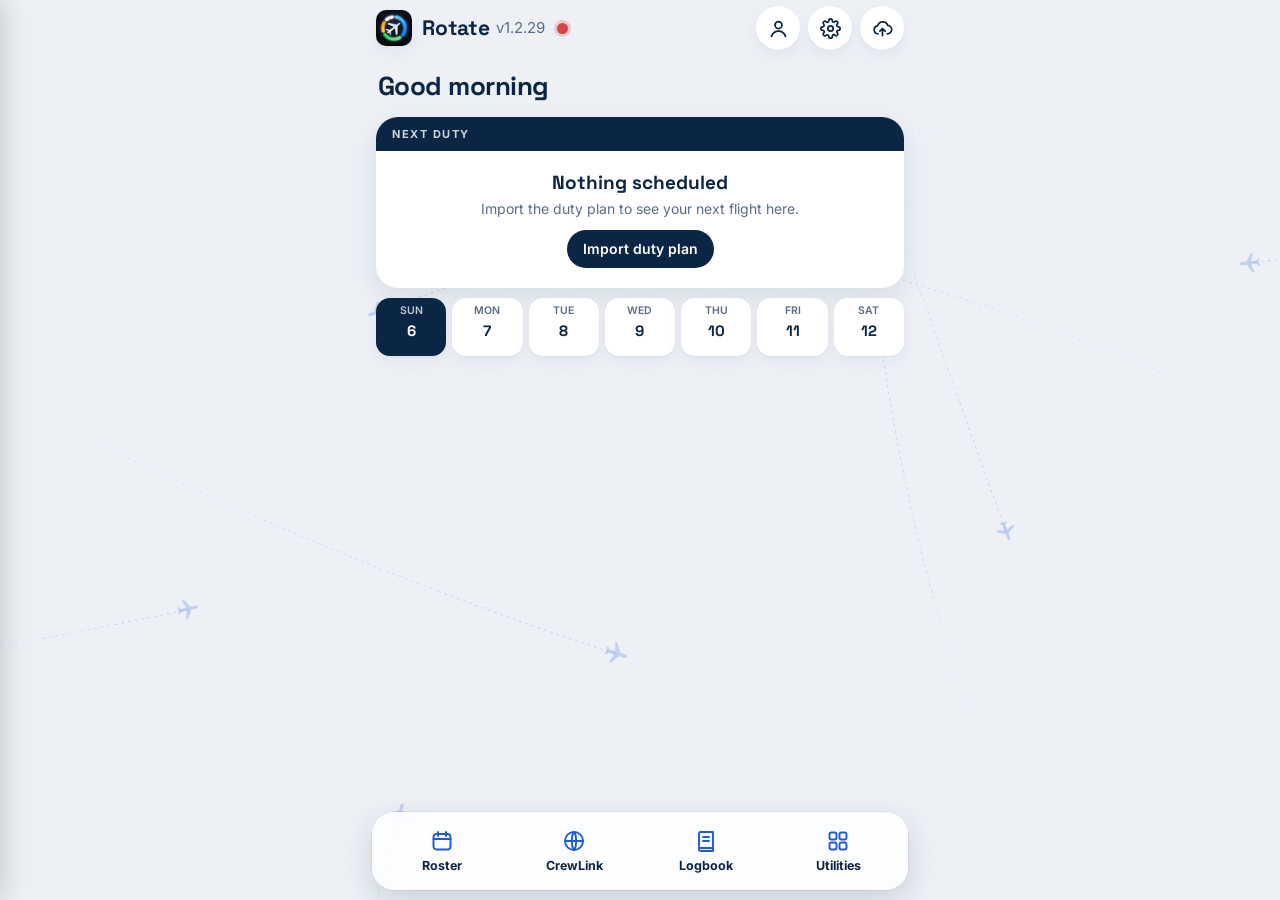
==== commit 8ce8bad8: "v1.2.29: OFP of another flight opens as a preview in the briefing An OFP imported for a different fl" ====
--- a/index.html
+++ b/index.html
@@ -399,7 +399,7 @@
 .brl{display:flex;align-items:center;gap:12px;background:var(--card);border-radius:16px;box-shadow:var(--sh);padding:12px 14px;margin-bottom:8px;color:var(--tx);text-decoration:none}.brl i{width:38px;height:38px;border-radius:12px;background:rgba(31,91,214,.1);color:var(--ac);display:grid;place-items:center;flex:none}.brl span{flex:1;min-width:0}.brl b{display:block;font-size:15px}.brl small{display:block;font-size:12.5px;color:var(--tx2);margin-top:1px}.brl>svg{color:var(--tx2);flex:none}
 .brf{font-size:12px;color:var(--tx2);margin:16px 4px 0;line-height:1.45}
 .brd{background:var(--card);border-radius:16px;box-shadow:var(--sh);padding:12px 14px;margin-bottom:8px}.brdh{display:flex;gap:8px;align-items:baseline;margin-bottom:6px}.brdh b{font-family:var(--ff);font-size:18px}.brdh span{font-size:12.5px;color:var(--tx2)}
-.brdm small,.brd.warn{box-shadow:var(--sh),inset 3px 0 0 #ff9f0a}.ofpe p{margin:0 0 10px;font-size:13.5px;color:var(--tx2);line-height:1.4}.ofph{display:flex;align-items:baseline;justify-content:space-between;gap:8px}.ofph b{font:700 17px var(--ff)}.ofph span{font-size:12.5px;color:var(--tx2);text-align:right}.ofpc{display:flex;flex-wrap:wrap;gap:6px;margin:8px 0}.ofpc span{font:700 11px var(--fb);letter-spacing:.04em;padding:3px 8px;border-radius:7px;background:var(--sel);color:var(--tx)}.ofk{display:grid;grid-template-columns:repeat(4,minmax(0,1fr));gap:8px 6px;margin:6px 0 4px}.ofk small{display:block;font-size:10.5px;color:var(--tx2);text-transform:uppercase;letter-spacing:.04em}.ofk b{display:block;font:700 14px var(--ff);font-variant-numeric:tabular-nums}.ofk em{display:block;font-style:normal;font-size:11px;color:var(--tx2)}.ofpf{display:block;width:100%;height:auto;margin:6px 0 2px}.ofr{margin:2px 0 6px;font:12px/1.45 ui-monospace,Menlo,monospace;word-break:break-word;color:var(--tx)}.ofa{margin:2px 0 4px;font-size:12.5px;color:var(--tx2)}.ofw{margin-top:8px}.ofw summary{cursor:pointer;font-weight:700;font-size:13px;color:var(--ac);min-height:36px;display:flex;align-items:center}.ofwl{max-height:320px;overflow-y:auto}.ofwr{display:grid;grid-template-columns:1.6fr 1fr 1fr 1fr;gap:6px;padding:5px 0;border-bottom:1px solid rgba(127,127,127,.15);font-size:12.5px;font-variant-numeric:tabular-nums}.ofwh{font-weight:700;color:var(--tx2);font-size:11px;text-transform:uppercase}.ofpx{display:flex;justify-content:space-between;gap:8px;margin-top:8px}.ofpx button{font:inherit;font-size:14px;font-weight:700;min-height:40px;padding:0 2px;background:none;border:0;color:var(--ac);cursor:pointer}.ofp .brn{margin-top:6px}.brd .brds{list-style:none;cursor:pointer;margin:0;font-size:inherit;color:inherit;-webkit-tap-highlight-color:transparent}.brd .brds::-webkit-details-marker{display:none}.brd .brds .brdh{align-items:center}.brcat{font:700 11px var(--fb);font-style:normal;color:#fff;padding:2px 7px;border-radius:6px;letter-spacing:.04em}.brchev{margin-left:auto;flex:none;color:var(--tx2);transition:transform .2s}.brdd[open] .brchev{transform:rotate(180deg)}.brhint{display:block;font-size:12px;font-weight:600;color:var(--ac)}.brdd[open] .brhint{display:none}.brdd .brwin{margin-bottom:6px}.brdb{padding-top:2px}.brdr{display:flex;justify-content:space-between;align-items:center;margin-bottom:4px}.brrole{font:700 11px var(--fb);letter-spacing:.1em;color:var(--pri)}.brin{font-size:12px;color:var(--tx2)}
+.brdm small,.brd.warn{box-shadow:var(--sh),inset 3px 0 0 #ff9f0a}.ofpe p{margin:0 0 10px;font-size:13.5px;color:var(--tx2);line-height:1.4}.ofph{display:flex;align-items:baseline;justify-content:space-between;gap:8px}.ofph b{font:700 17px var(--ff)}.ofph span{font-size:12.5px;color:var(--tx2);text-align:right}.ofpc{display:flex;flex-wrap:wrap;gap:6px;margin:8px 0}.ofpc span{font:700 11px var(--fb);letter-spacing:.04em;padding:3px 8px;border-radius:7px;background:var(--sel);color:var(--tx)}.ofk{display:grid;grid-template-columns:repeat(4,minmax(0,1fr));gap:8px 6px;margin:6px 0 4px}.ofk small{display:block;font-size:10.5px;color:var(--tx2);text-transform:uppercase;letter-spacing:.04em}.ofk b{display:block;font:700 14px var(--ff);font-variant-numeric:tabular-nums}.ofk em{display:block;font-style:normal;font-size:11px;color:var(--tx2)}.ofpf{display:block;width:100%;height:auto;margin:6px 0 2px}.ofr{margin:2px 0 6px;font:12px/1.45 ui-monospace,Menlo,monospace;word-break:break-word;color:var(--tx)}.ofa{margin:2px 0 4px;font-size:12.5px;color:var(--tx2)}.ofw{margin-top:8px}.ofw summary{cursor:pointer;font-weight:700;font-size:13px;color:var(--ac);min-height:36px;display:flex;align-items:center}.ofwl{max-height:320px;overflow-y:auto}.ofwr{display:grid;grid-template-columns:1.6fr 1fr 1fr 1fr;gap:6px;padding:5px 0;border-bottom:1px solid rgba(127,127,127,.15);font-size:12.5px;font-variant-numeric:tabular-nums}.ofwh{font-weight:700;color:var(--tx2);font-size:11px;text-transform:uppercase}.ofpv{margin:-2px 0 10px;padding:8px 10px;border-radius:10px;background:rgba(255,159,10,.16);color:#b05f00;font-size:12.5px;font-weight:700}.ofpx{display:flex;justify-content:space-between;gap:8px;margin-top:8px}.ofpx button{font:inherit;font-size:14px;font-weight:700;min-height:40px;padding:0 2px;background:none;border:0;color:var(--ac);cursor:pointer}.ofp .brn{margin-top:6px}.brd .brds{list-style:none;cursor:pointer;margin:0;font-size:inherit;color:inherit;-webkit-tap-highlight-color:transparent}.brd .brds::-webkit-details-marker{display:none}.brd .brds .brdh{align-items:center}.brcat{font:700 11px var(--fb);font-style:normal;color:#fff;padding:2px 7px;border-radius:6px;letter-spacing:.04em}.brchev{margin-left:auto;flex:none;color:var(--tx2);transition:transform .2s}.brdd[open] .brchev{transform:rotate(180deg)}.brhint{display:block;font-size:12px;font-weight:600;color:var(--ac)}.brdd[open] .brhint{display:none}.brdd .brwin{margin-bottom:6px}.brdb{padding-top:2px}.brdr{display:flex;justify-content:space-between;align-items:center;margin-bottom:4px}.brrole{font:700 11px var(--fb);letter-spacing:.1em;color:var(--pri)}.brin{font-size:12px;color:var(--tx2)}
 .brwin{display:flex;justify-content:space-between;align-items:baseline;padding:8px 10px;border-radius:10px;background:rgba(255,214,10,.16);margin:4px 0 8px}.brwin span{font-size:12px;color:var(--tx2)}.brwin b{font:700 14px var(--ff)}
 .brsum{display:flex;flex-wrap:wrap;gap:6px;margin-bottom:8px}.brk{font:700 11px var(--fb);letter-spacing:.04em;padding:3px 8px;border-radius:99px;color:#fff;background:var(--k);flex:none;align-self:center}.brz{font:600 12px var(--fb);padding:3px 8px;border-radius:99px;background:rgba(255,69,58,.14);color:#ff453a}.brz.gray{background:var(--sel);color:var(--tx2)}.brok{font-size:12px;color:#30d158;font-weight:600;align-self:center}
 .btl{position:relative;margin:22px 0 4px;padding-top:2px}.btb i{color:#fff;font:700 9px/14px var(--fb);text-align:center;overflow:hidden;white-space:nowrap}.btb i.btx{background:repeating-linear-gradient(135deg,var(--sel) 0 5px,var(--sep) 5px 10px);color:var(--tx2)}.btk{position:relative;height:14px;margin-top:3px}.btk span{position:absolute;transform:translateX(-50%);font-size:10px;color:var(--tx2);white-space:nowrap}.btk span b{color:var(--tx)}.blg{display:flex;flex-wrap:wrap;gap:4px 10px;margin:6px 0 8px;font-size:11px;color:var(--tx2)}.blg span{display:flex;align-items:center;gap:4px}.blg i{width:10px;height:10px;border-radius:3px;display:inline-block}.blg i.st{background:repeating-linear-gradient(45deg,#8e8e93 0 2px,transparent 2px 4px)}.blg i.nw{width:2px;background:#ff375f}.btb,.bto{position:relative;border-radius:6px;overflow:hidden;background:var(--sel)}.btb{height:14px}.bto{height:6px;margin-top:3px;background:none}.btb i,.bto i{position:absolute;top:0;bottom:0}.bto i{background:repeating-linear-gradient(45deg,var(--k) 0 3px,transparent 3px 6px);border-radius:3px}
@@ -553,8 +553,8 @@
 
 <div id="brief" role="dialog" aria-modal="true" aria-label="Flight briefing" hidden></div>
 <script>
-const VER="v1.2.28";
-const BUILD="202611280400";
+const VER="v1.2.29";
+const BUILD="202611280500";
 let THEME="auto";try{THEME=localStorage.getItem("rot_theme")||"auto"}catch(e){}
 function themeApply(){const r=document.documentElement;if(THEME=="auto")r.removeAttribute("data-theme");else r.setAttribute("data-theme",THEME);try{bgColors();bgDraw(performance.now())}catch(e){}}
 themeApply();
@@ -2047,7 +2047,7 @@
 
 /* ===== OFP (LIDO): il PDF del briefing si legge solo su questo telefono. Si tengono solo i dati principali (non il PDF, non i nomi),
    fuori dal backup, e si cancellano 2 giorni dopo il volo ===== */
-const OFPK="rot_ofp";
+const OFPK="rot_ofp";var OFPX=null;
 function ofpAll(){let o={};try{o=JSON.parse(localStorage.getItem(OFPK)||"{}")||{}}catch(e){}const lim=new Date(Date.now()-2*864e5).toISOString().slice(0,10);let ch=false;for(const k in o)if(!o[k]||!o[k].date||o[k].date<lim){delete o[k];ch=true}if(ch)ofpSave(o);return o}
 function ofpSave(o){try{if(Object.keys(o).length)localStorage.setItem(OFPK,JSON.stringify(o));else localStorage.removeItem(OFPK)}catch(e){}}
 const ofpFn=s=>String(s||"").toUpperCase().replace(/\s+/g,"").replace(/^([A-Z0-9]{2})0+(?=\d)/,"$1");
@@ -2093,9 +2093,10 @@
  return O}
 async function ofpImport(file,f){try{toast(tt("Reading the OFP…","Leggo l'OFP…"));const L=await ofpText(await file.arrayBuffer()),O=ofpParse(L);
   if(!O){toast(tt("This does not look like a LIDO OFP","Non sembra un OFP LIDO"),tt("Pick the briefing PDF","Scegli il PDF del briefing"),1);return}
-  const A=ofpAll();for(const k in A)if(ofpFn(A[k].fn)==ofpFn(O.fn)&&A[k].date==O.date)delete A[k];A[O.date+"|"+ofpFn(O.fn)]=O;ofpSave(A);
-  const same=f&&ofpFn(f.fn)==ofpFn(O.fn)&&Math.abs(Date.parse(O.date)-Date.parse(brDay))<=864e5;
-  toast(tt("OFP imported","OFP importato"),same?O.fn+" · OFP "+O.ofp:tt("Saved for ","Salvato per ")+O.fn+" · "+new Date(O.date+"T12:00:00Z").toLocaleDateString(LOC(),{day:"numeric",month:"short"})+tt(" (not this flight)"," (non è questo volo)"),same?0:1);
+  /* un OFP di un volo già passato non si salva (verrebbe cancellato subito): si vede come anteprima */
+  const old=O.date<new Date(Date.now()-2*864e5).toISOString().slice(0,10);if(!old){const A=ofpAll();for(const k in A)if(ofpFn(A[k].fn)==ofpFn(O.fn)&&A[k].date==O.date)delete A[k];A[O.date+"|"+ofpFn(O.fn)]=O;ofpSave(A)}
+  const same=f&&ofpFn(f.fn)==ofpFn(O.fn)&&Math.abs(Date.parse(O.date)-Date.parse(brDay))<=864e5,dl=new Date(O.date+"T12:00:00Z").toLocaleDateString(LOC(),{day:"numeric",month:"short",year:"numeric"});OFPX=same?null:O;
+  toast(same?tt("OFP imported","OFP importato"):tt("Preview: OFP of another flight","Anteprima: OFP di un altro volo"),same?O.fn+" · OFP "+O.ofp:O.fn+" · "+dl+(old?tt(" · old, not saved"," · vecchio, non salvato"):tt(" · saved for that flight"," · salvato per quel volo")),same?0:1);
   if(!$("#brief").hidden)briefRender()}catch(e){toast(tt("Could not read the PDF","PDF non leggibile"),String(e&&e.message||e),1)}}
 const ofpT=x=>{if(!x)return"—";const m=String(x).match(/^(\d\d)\.(\d\d)$/);return m?(+m[1])+":"+m[2]:x};
 const ofpKg=x=>x==null?"—":(x/1000).toFixed(1).replace(".",LANG=="it"?",":".")+" t";
@@ -2110,11 +2111,12 @@
  return'<svg class="ofpf" viewBox="0 0 '+VW+' '+VH+'" role="img" aria-label="'+tt("Vertical profile","Profilo verticale")+'"><polyline points="'+px(0)+","+py(0)+" "+pl+" "+px(D)+","+py(0)+'" fill="var(--sel)" stroke="none"/><polyline points="'+pl+'" fill="none" stroke="var(--ac)" stroke-width="2" stroke-linejoin="round"/>'
   +lab.map(l=>'<text x="'+Math.min(VW-30,px(l[0])+3).toFixed(1)+'" y="'+(py(l[1])-5).toFixed(1)+'" font-size="10" font-weight="700" fill="var(--tx)">FL'+l[1]+'</text>').join("")
   +'<text x="4" y="'+(VH-2)+'" font-size="9.5" fill="var(--tx2)">'+esc(O.from)+'</text><text x="'+(VW-4)+'" y="'+(VH-2)+'" font-size="9.5" fill="var(--tx2)" text-anchor="end">'+esc(O.to)+' · '+D+' NM</text></svg>'}
-function ofpSec(f){const O=ofpFor(brDay,f.fn),kv=(k,v,s)=>'<div><small>'+k+'</small><b>'+v+'</b>'+(s?'<em>'+s+'</em>':'')+'</div>';
+function ofpSec(f){let O=ofpFor(brDay,f.fn),pv=false;if(!O&&OFPX){O=OFPX;pv=true}const kv=(k,v,s)=>'<div><small>'+k+'</small><b>'+v+'</b>'+(s?'<em>'+s+'</em>':'')+'</div>';
  const imp='<input type="file" id="ofpF" accept="application/pdf,.pdf" hidden>';
  if(!O)return'<div class="brg"><h4>'+tt("Flight plan (OFP)","Piano di volo (OFP)")+'</h4><div class="brd ofpe"><p>'+tt("Import the LIDO briefing PDF of this flight: Rotate reads it only on this iPhone and keeps just the main figures (not the PDF, not the names), out of the backup, deleted 2 days after the flight.","Importa il PDF del briefing LIDO di questo volo: Rotate lo legge solo su questo iPhone e tiene solo i dati principali (non il PDF, non i nomi), fuori dal backup, cancellati 2 giorni dopo il volo.")+'</p><button class="dpb" type="button" id="ofpB">'+tt("Import OFP (PDF)","Importa OFP (PDF)")+'</button>'+imp+'</div></div>';
  const F=O.fuel||{},blk=F.tof&&F.taxi?F.tof.kg+F.taxi.kg:null,W=O.wp||[];
  return'<div class="brg"><h4>'+tt("Flight plan (OFP)","Piano di volo (OFP)")+'</h4><div class="brd ofp">'
+  +(pv?'<div class="ofpv">'+tt("Preview: OFP of another flight","Anteprima: OFP di un altro volo")+' · '+esc(O.fn)+' · '+new Date(O.date+"T12:00:00Z").toLocaleDateString(LOC(),{day:"numeric",month:"short",year:"numeric"})+'</div>':'')
   +'<div class="ofph"><b>OFP '+esc(O.ofp||"")+'</b><span>'+esc([O.reg,O.ac,O.ci!=null?"CI "+O.ci:""].filter(Boolean).join(" · "))+'</span></div>'
   +'<div class="ofpc">'+(O.etops?'<span>ETOPS '+O.etops+'</span>':'')+(O.nat?'<span>NAT '+esc(O.nat)+'</span>':'')+(O.altn?'<span>ALTN '+esc(O.altn)+'</span>':'')+(O.rd?'<span>RWY '+esc(O.rd)+' → '+esc(O.ra||"—")+'</span>':'')+'</div>'
   +'<div class="ofk">'+kv("OFF",ofpZ(O.off))+kv("T/O",ofpZ(O.tko))+kv("LDG",ofpZ(O.ldg))+kv("ON",ofpZ(O.on))+'</div>'
@@ -2128,9 +2130,10 @@
   +(O.sat?'<p class="ofa">'+tt("Min en-route SAT ","SAT minima in rotta ")+esc(O.sat)+'°C</p>':'')
   +(W.length?'<details class="ofw"><summary>'+tt("Waypoints","Punti di rotta")+' ('+W.length+')</summary><div class="ofwl"><div class="ofwr ofwh"><span>'+tt("Point","Punto")+'</span><span>ETO</span><span>LVL</span><span>'+tt("Fuel","Carb.")+'</span></div>'
    +W.map(w=>'<div class="ofwr"><span>'+esc(w.n)+'</span><span>'+(w.eto?w.eto.slice(0,2)+":"+w.eto.slice(2):"—")+'</span><span>'+esc(ofpLvl(O,w.d))+'</span><span>'+(w.f!=null?String(w.f.toFixed(1)).replace(".",LANG=="it"?",":"."):"—")+'</span></div>').join("")+'</div></details>':'')
-  +'<div class="ofpx"><button class="clbsl" type="button" id="ofpB">'+tt("Import another OFP","Importa un altro OFP")+'</button><button class="clbsl" type="button" id="ofpD" style="color:var(--red)">'+tt("Delete","Elimina")+'</button></div>'+imp
+  +'<div class="ofpx"><button class="clbsl" type="button" id="ofpB">'+tt("Import another OFP","Importa un altro OFP")+'</button>'+(pv?'<button class="clbsl" type="button" id="ofpC">'+tt("Close preview","Chiudi anteprima")+'</button>':'<button class="clbsl" type="button" id="ofpD" style="color:var(--red)">'+tt("Delete","Elimina")+'</button>')+'</div>'+imp
   +'<p class="brn">'+tt("Imported from the PDF: only on this iPhone, deleted 2 days after the flight. The official documents are the OFP and LIDO.","Importato dal PDF: solo su questo iPhone, cancellato 2 giorni dopo il volo. I documenti ufficiali restano OFP e LIDO.")+'</p></div></div>'}
 function ofpBind(b,f){const inp=b.querySelector("#ofpF"),bt=b.querySelector("#ofpB");if(bt&&inp){bt.onclick=()=>inp.click();inp.onchange=()=>{const x=inp.files&&inp.files[0];inp.value="";if(x)ofpImport(x,f)}}
+ const cp=b.querySelector("#ofpC");if(cp)cp.onclick=()=>{OFPX=null;briefRender()};
  const del=b.querySelector("#ofpD");let n=0;if(del)del.onclick=()=>{if(!n){n=1;toast(tt("Tap Delete again to confirm","Tocca di nuovo Elimina per confermare"));setTimeout(()=>n=0,4000);return}const A=ofpAll(),O=ofpFor(brDay,f.fn);for(const k in A)if(O&&A[k].date==O.date&&ofpFn(A[k].fn)==ofpFn(O.fn))delete A[k];ofpSave(A);toast(tt("OFP deleted","OFP eliminato"));briefRender()}}
 /* live data (METAR now, TAF periods inside the window, NAS status): if the network or the source blocks it, only the links stay */
 const brC={};
@@ -2606,6 +2609,7 @@
 
 /* ===== Changelog ===== */
 const CHLOG=[
+ ["v1.2.29","28/11/2026",["OFP: an OFP of another flight (for example an old one, to try) now opens in the briefing as a preview, with a warning; an old OFP is not saved."],["OFP: un OFP di un altro volo (per esempio uno vecchio, per provare) ora si apre nel briefing come anteprima, con un avviso; un OFP vecchio non viene salvato."]],
  ["v1.2.28","27/11/2026",["Flight briefing: Import OFP reads the LIDO briefing PDF on the iPhone and shows times, fuel, weights, route, NAT track, ETOPS and alternates, the vertical profile with the step climbs and the waypoints with ETO and planned fuel. Only the main figures are kept (not the PDF, not the names), out of the backup, deleted 2 days after the flight."],["Briefing del volo: Importa OFP legge sul telefono il PDF del briefing LIDO e mostra orari, carburante, pesi, rotta, traccia NAT, ETOPS e alternati, il profilo verticale con i cambi di livello e i punti di rotta con ETO e carburante previsto. Si tengono solo i dati principali (non il PDF, non i nomi), fuori dal backup, cancellati 2 giorni dopo il volo."]],
  ["v1.2.27","27/11/2026",["Stats: the routes map is now a real 3D globe — the Earth at night from NASA with city lights, atmosphere and stars; white routes and airports, names of continents and oceans. Drag to turn it, pinch to zoom (airport codes appear when zoomed in)."],["Stats: la mappa delle rotte ora è un vero globo 3D — la Terra di notte della NASA con le luci delle città, l'atmosfera e le stelle; rotte e aeroporti bianchi, nomi di continenti e oceani. Trascina per girarlo, pizzica per lo zoom (i codici degli aeroporti compaiono zoomando)."]],
  ["v1.2.26","27/11/2026",["Home: the greeting has more room under the logo; the Roster / CrewLink / Logbook / Utilities bar stays at the bottom of the screen, easy to reach with the thumb.","Flight briefing (tap the plane on the boarding pass): the weather of takeoff and landing opens and closes like a drop-down menu; closed, it still shows airport, window, hazards and VFR/IFR."],["Home: il saluto ha più spazio sotto il logo; la barra Roster / CrewLink / Logbook / Utilities resta in fondo allo schermo, comoda da raggiungere col pollice.","Briefing del volo (tocca l'aereo sulla carta d'imbarco): il meteo di decollo e atterraggio si apre e si chiude come un menu a tendina; chiuso mostra comunque aeroporto, finestra, pericoli e VFR/IFR."]],
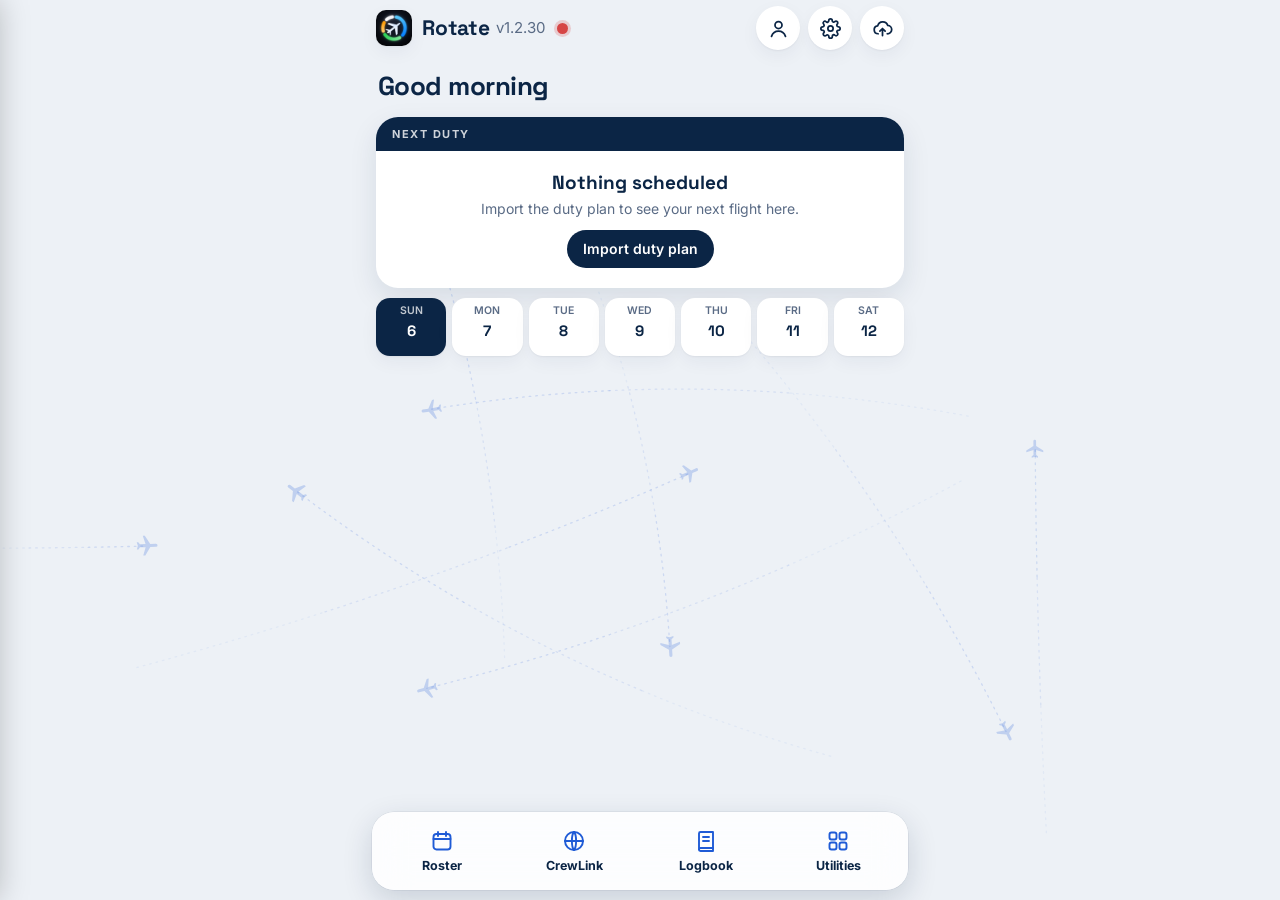
==== commit 84f58280: "v1.2.30: flight briefing driven by the OFP Importing the LIDO PDF now drives the whole briefing: - a" ====
--- a/index.html
+++ b/index.html
@@ -414,6 +414,86 @@
 .brd summary{font-size:12px;color:var(--ac);margin-top:8px;cursor:pointer}#brNas{margin-top:4px}
 .lfb b{display:block;font:700 16px var(--ff);padding:6px 0 2px;font-variant-numeric:tabular-nums}.lfb.bad b{color:var(--red);font-size:13px}
 .llf.two{grid-template-columns:1fr 1fr;margin-top:6px}
+.ofpt{font-size:12px;color:var(--tx2);margin-top:2px}
+.ofd{border-top:1px solid var(--sep);margin-top:8px}
+.brd .ofd>summary{margin-top:0}
+.ofd+.ofpx{margin-top:0}
+.brof{font:700 10px var(--fb);letter-spacing:.06em;color:#b05f00;background:rgba(255,159,10,.16);border-radius:4px;padding:1px 5px}
+.brov{display:flex;gap:6px;overflow-x:auto;margin:0 -16px 10px;padding:2px 16px 6px;scrollbar-width:none}
+.brov::-webkit-scrollbar{display:none}
+.brov button{flex:none;position:relative;border:0;border-radius:12px;background:var(--card);box-shadow:var(--sh);padding:7px 11px 7px;text-align:left;color:var(--tx);font:inherit;cursor:pointer;min-width:74px;-webkit-tap-highlight-color:transparent}
+.brov small{display:block;font:700 9px var(--fb);letter-spacing:.07em;color:var(--tx2);text-transform:uppercase;white-space:nowrap;max-width:110px;overflow:hidden;text-overflow:ellipsis}
+.brov b{display:block;font:700 15px var(--ff);margin:1px 0 4px}
+.brov i{display:inline-block;font:700 10.5px var(--fb);font-style:normal;color:#fff;background:var(--k);border-radius:5px;padding:1px 6px;letter-spacing:.04em}
+.brov u{position:absolute;top:6px;right:6px;width:16px;height:16px;border-radius:50%;background:#ff9f0a;color:#fff;font:800 11px/16px var(--fb);text-align:center;text-decoration:none}
+.ofxs{display:flex;flex-wrap:wrap;gap:6px;margin:0 0 8px}
+.ofxs span{font:600 12px var(--fb);padding:3px 8px;border-radius:99px;background:var(--sel);color:var(--tx)}
+.ofxs span.tp,.ofxr span.tp{color:#a347d6;background:rgba(191,90,242,.14)}
+.ofx{display:block;width:100%;height:auto;touch-action:pan-y;user-select:none;-webkit-user-select:none;cursor:crosshair}
+.ofxr{display:flex;flex-wrap:wrap;gap:4px 10px;align-items:baseline;font-size:12.5px;padding:8px 10px;border-radius:10px;background:var(--sel);margin-top:4px;font-variant-numeric:tabular-nums;min-height:20px}
+.ofxr b{font:700 14px var(--ff)}
+.ofxr span.tp{border-radius:5px;padding:0 5px}
+.ofmw{padding:10px}
+.ofm{position:relative;border-radius:12px;overflow:hidden;background:#03060f;min-height:200px}
+.ofm canvas{position:absolute;left:0;top:0;display:block}
+.ofm .ofmo{cursor:pointer}
+.ofml{display:flex;flex-wrap:wrap;gap:4px 12px;font-size:11.5px;color:var(--tx2);margin:8px 2px 2px}
+.ofml i{display:inline-block;width:10px;height:10px;border-radius:3px;margin-right:5px;vertical-align:-1px;background:var(--k);box-shadow:0 0 0 1px rgba(0,0,0,.15)}
+.sgi{border-radius:10px;padding:8px 10px;margin-top:6px;background:var(--sel);box-shadow:inset 3px 0 0 var(--k);cursor:pointer}
+.sgi.on{box-shadow:inset 3px 0 0 var(--k),0 0 0 2px var(--k)}
+.sgh{display:flex;flex-wrap:wrap;gap:4px 8px;align-items:center;font-size:12.5px;color:var(--tx2)}
+.sgh b{font:700 11px var(--fb);color:#fff;background:var(--k);border-radius:5px;padding:2px 6px;letter-spacing:.04em}
+.sgs{font-size:13px;margin-top:4px;line-height:1.35}
+.sgs.hot{color:#d70015;font-weight:700}
+.sgs.amb{color:#b05f00;font-weight:600}
+.sgs.off{color:var(--tx2)}
+.sgi details summary{margin-top:4px}
+.sgi code{display:block;font:11.5px/1.45 ui-monospace,Menlo,monospace;color:var(--tx2);margin-top:4px;word-break:break-word}
+.ofgh{display:flex;flex-direction:column;gap:1px;margin-bottom:6px}
+.ofgh b{font-size:15px}
+.ofgh span{font-size:12.5px;color:var(--tx2)}
+.ofg{display:flex;gap:8px;overflow-x:auto;scroll-snap-type:x mandatory;margin:0 -14px;padding:2px 14px 4px;scrollbar-width:none}
+.ofg::-webkit-scrollbar{display:none}
+.ofg button{flex:none;scroll-snap-align:start;border:0;padding:0;background:var(--sel);border-radius:10px;overflow:hidden;cursor:pointer;position:relative;width:156px;height:112px;box-shadow:0 0 0 1px var(--sep)}
+.ofg img{width:100%;height:100%;object-fit:cover;display:block;background:#fff}
+.ofg span{position:absolute;left:6px;bottom:6px;font:700 11px var(--fb);color:#fff;background:rgba(0,0,0,.6);border-radius:5px;padding:2px 6px}
+.ofgp{font-size:12.5px;color:var(--tx2);margin:4px 0}
+#ofv{position:fixed;inset:0;z-index:90;background:#000;display:flex;flex-direction:column;color:#fff}
+#ofv[hidden]{display:none}
+.ofvb{display:flex;align-items:center;justify-content:space-between;gap:8px;padding:calc(env(safe-area-inset-top,0px) + 8px) 12px 8px}
+.ofvb span{font:600 15px var(--fb)}
+.ofvb button,.ofvf button{width:44px;height:44px;border-radius:50%;border:0;background:rgba(255,255,255,.16);color:#fff;display:grid;place-items:center;cursor:pointer;flex:none}
+.ofvs{flex:1;position:relative;overflow:hidden;touch-action:none}
+.ofvw{position:absolute;left:0;top:0;transform-origin:0 0;will-change:transform}
+.ofvs img{position:absolute;left:0;top:0;transform-origin:0 0;user-select:none;-webkit-user-select:none;-webkit-user-drag:none;background:#fff;max-width:none}
+.ofvf{display:flex;justify-content:center;gap:20px;padding:8px 12px 2px}
+.ofvh{font-size:12px;color:rgba(255,255,255,.6);text-align:center;margin:4px 12px calc(env(safe-area-inset-bottom,0px) + 8px)}
+.ntd .brdh b{font-size:16px}
+.ntb{padding-top:2px}
+.ntp{font-size:12px;color:var(--tx2);margin:4px 0}
+.ntl{border-top:1px solid var(--sep);margin-top:4px}
+.brd .ntl>summary{display:flex;align-items:center;gap:8px;min-height:40px;margin:0;font-size:14px;color:var(--tx);list-style:none}
+.ntl>summary::-webkit-details-marker{display:none}
+.ntl>summary b{font:700 15px var(--ff);flex:none}
+.ntl>summary span{font-size:12.5px;color:var(--tx2);min-width:0;overflow:hidden;text-overflow:ellipsis;white-space:nowrap}
+.ntl>summary em{margin-left:auto;flex:none;font:700 11px var(--fb);font-style:normal;color:#b05f00;background:rgba(255,159,10,.16);border-radius:99px;padding:2px 8px}
+.ntl>div{padding-bottom:6px}
+.brd .ntc>summary{display:flex;align-items:center;min-height:36px;margin:2px 0 0;font-size:13px;font-weight:700;color:var(--ac)}
+.nti{border-radius:10px;background:var(--sel);padding:7px 9px 8px;margin:5px 0}
+.nti.rw{box-shadow:inset 3px 0 0 #ff9f0a}
+.nti.hot{box-shadow:inset 3px 0 0 #ff453a}
+.nti.off{opacity:.6}
+.ntih{display:flex;flex-wrap:wrap;gap:3px 8px;align-items:baseline;font-size:11.5px;color:var(--tx2)}
+.ntih b{font:700 12px ui-monospace,Menlo,monospace;color:var(--tx)}
+.ntih em{font-style:normal;font-weight:700;color:var(--tx)}
+.ntih i{font-style:normal;font-weight:700;color:#b05f00}
+.nti pre{margin:4px 0 0;font:12px/1.42 ui-monospace,Menlo,monospace;white-space:pre-wrap;word-break:break-word;color:var(--tx)}
+.nti mark{background:rgba(255,69,58,.2);color:inherit;border-radius:3px;padding:0 1px}
+.nti mark.r{background:rgba(255,159,10,.32)}
+.brz.amb{background:rgba(255,159,10,.16);color:#b05f00}
+[data-theme="dark"] .brof,[data-theme="dark"] .sgs.amb,[data-theme="dark"] .ntl>summary em,[data-theme="dark"] .ntih i,[data-theme="dark"] .brz.amb{color:#ffb340}
+[data-theme="dark"] .sgs.hot{color:#ff6961}
+[data-theme="dark"] .ofxs span.tp,[data-theme="dark"] .ofxr span.tp{color:#d59cf5}
 </style>
 </head>
 <body>
@@ -553,8 +633,8 @@
 
 <div id="brief" role="dialog" aria-modal="true" aria-label="Flight briefing" hidden></div>
 <script>
-const VER="v1.2.29";
-const BUILD="202611280500";
+const VER="v1.2.30";
+const BUILD="202611281200";
 let THEME="auto";try{THEME=localStorage.getItem("rot_theme")||"auto"}catch(e){}
 function themeApply(){const r=document.documentElement;if(THEME=="auto")r.removeAttribute("data-theme");else r.setAttribute("data-theme",THEME);try{bgColors();bgDraw(performance.now())}catch(e){}}
 themeApply();
@@ -2019,20 +2099,25 @@
 function briefClose(){const b=$("#brief");b.classList.remove("on");setTimeout(()=>{if(!b.classList.contains("on"))b.hidden=true},260)}
 function briefOpen(k){const N=hNext();if(!N||!N.fl)return;brDay=k||N.k;brSel=0;briefRender();const b=$("#brief");b.hidden=false;requestAnimationFrame(()=>{b.classList.add("on");const x=$("#brX");if(x)x.focus()})}
 document.addEventListener("keydown",e=>{if(e.key=="Escape"&&!$("#brief").hidden)briefClose()});
+var BRO={},BRTOK=0;
 function briefRender(){const b=$("#brief"),D=days[brDay]||{ev:[]},fl=(D.ev||[]).filter(e=>e.t=="fl"),f=fl[brSel]||fl[0];if(!f){briefClose();return}
+ if(!briefRender.pg){briefRender.pg=1;setTimeout(ofpXPurge,1500)}
  let d0=0,a0=0;try{d0=hUtc(f.from,brDay,f.dep);a0=hUtc(f.to,brDay,f.arr,f.plus);if(a0<=d0)a0+=864e5}catch(e){}
- const w0=d0-36e5,w1=a0+36e5,ia=brIcao(f.from),ib=brIcao(f.to),ids=[ia,ib].filter(Boolean),enc=encodeURIComponent;
+ let O=ofpFor(brDay,f.fn),pv=false;if(!O&&OFPX){O=OFPX;pv=true}const tok=++BRTOK;BRO={O,pv,f};
+ const OT=O?ofpTimes(O):null;if(OT&&OT.tko&&OT.ldg){d0=OT.tko;a0=OT.ldg}
+ const ia=brIcao(f.from),ib=brIcao(f.to),ids=[ia,ib].filter(Boolean),enc=encodeURIComponent;
  const AWC="https://aviationweather.gov/",row=(t,s,u,ic)=>'<a class="brl" href="'+u+'" target="_blank" rel="noopener noreferrer"><i>'+ic+'</i><span><b>'+esc(t)+'</b><small>'+esc(s)+'</small></span><svg viewBox="0 0 24 24" width="18" height="18" fill="none" stroke="currentColor" stroke-width="2.2" stroke-linecap="round" stroke-linejoin="round"><path d="M7 17 17 7M9 7h8v8"/></svg></a>';
  const I=p=>'<svg viewBox="0 0 24 24" width="20" height="20" fill="none" stroke="currentColor" stroke-width="2" stroke-linecap="round" stroke-linejoin="round">'+p+'</svg>';
  const icW=I('<path d="M7 18a4 4 0 0 1-.5-8A6 6 0 0 1 18 9.5 4.3 4.3 0 0 1 17.5 18z"/>'),icT=I('<path d="M3 8c3-3 5 3 9 0s6 3 9 0M3 15c3-3 5 3 9 0s6 3 9 0"/>'),icN=I('<path d="M12 3 2 20h20zM12 10v4M12 17.5v.01"/>'),icL=I('<path d="M5 4h10l4 4v12H5zM9 12h6M9 16h6"/>');
- const miss=[f.from,f.to].filter(a=>!brIcao(a));
+ const miss=O?[]:[f.from,f.to].filter(a=>!brIcao(a)),tl=OT?tt("OFP","OFP")+" · ":"";
  b.innerHTML='<div class="brp"><div class="brh"><button type="button" id="brX" aria-label="Close"><svg viewBox="0 0 24 24" width="22" height="22" fill="none" stroke="currentColor" stroke-width="2.4" stroke-linecap="round"><path d="M6 6l12 12M18 6 6 18"/></svg></button><div><small>'+tt("FLIGHT BRIEFING","BRIEFING DEL VOLO")+'</small><b>'+esc(f.fn)+' · '+esc(f.from)+' → '+esc(f.to)+'</b></div></div>'
  +(fl.length>1?'<div class="brs">'+fl.map((x,i)=>'<button type="button" data-i="'+i+'"'+(i==brSel?' class="on"':'')+'>'+esc(x.from+"–"+x.to)+'</button>').join("")+'</div>':'')
- +'<div class="brw"><div><small>'+tt("Takeoff","Decollo")+'</small><b>'+brZ(d0)+'</b><em>'+esc(f.dep)+' '+tt("local","locali")+'</em></div><div><small>'+tt("Landing","Atterraggio")+'</small><b>'+brZ(a0)+'</b><em>'+esc(f.arr+(f.plus?" +1":""))+' '+tt("local","locali")+'</em></div></div>'
- +'<p class="brn">'+tt("Windows: ±1 h around takeoff at departure and ±1 h around landing at arrival. TAF and METAR lines that fall inside the window are highlighted.","Finestre: ±1 h attorno al decollo in partenza e ±1 h attorno all'atterraggio a destinazione. Le righe di TAF e METAR che cadono nella finestra sono evidenziate.")+'</p>'
+ +'<div class="brw"><div><small>'+tt("Takeoff","Decollo")+'</small><b>'+brZ(d0)+'</b><em>'+(OT?tl+(pv?esc(O.fi||""):"T/O"):esc(f.dep)+' '+tt("local","locali"))+'</em></div><div><small>'+tt("Landing","Atterraggio")+'</small><b>'+brZ(a0)+'</b><em>'+(OT?tl+(pv?esc(O.ti||""):"LDG"):esc(f.arr+(f.plus?" +1":""))+' '+tt("local","locali"))+'</em></div></div>'
+ +'<p class="brn">'+(O?tt("Windows from the OFP: takeoff and landing ±1 h, alternates ETA ±1 h, ERA and ETOPS as planned in the OFP. TAF and METAR lines inside the window are highlighted.","Finestre dall'OFP: decollo e atterraggio ±1 h, alternati ETA ±1 h, ERA ed ETOPS come pianificate nell'OFP. Le righe di TAF e METAR nella finestra sono evidenziate."):tt("Windows: ±1 h around takeoff at departure and ±1 h around landing at arrival. TAF and METAR lines that fall inside the window are highlighted.","Finestre: ±1 h attorno al decollo in partenza e ±1 h attorno all'atterraggio a destinazione. Le righe di TAF e METAR che cadono nella finestra sono evidenziate."))+'</p>'
  +(miss.length?'<div class="brm">'+miss.map(a=>'<label>'+esc(a)+' ICAO <input data-ap="'+esc(a)+'" maxlength="4" autocapitalize="characters" placeholder="----"></label>').join("")+'</div>':'')
- +ofpSec(f)+'<div class="brg"><h4>'+tt("Weather","Meteo")+'</h4>'
- +'<div id="brLive"></div></div><div class="brg"><h4>'+tt("Turbulence","Turbolenza")+'</h4>'
+ +ofpSec(O,pv)+'<div class="brg"><h4>'+(O?tt("Airport weather · from the OFP","Meteo aeroporti · dall'OFP"):tt("Weather","Meteo"))+'</h4>'
+ +'<div id="brLive"></div></div>'+(O?'<div id="ofpR"></div><div id="ofpN"></div>':'')
+ +'<div class="brg"><h4>'+tt("Turbulence","Turbolenza")+'</h4>'
  +row(tt("Turbulence forecast (GFA)","Previsione turbolenza (GFA)"),tt("Interactive map, by altitude and time","Mappa interattiva, per quota e orario"),AWC+"gfa/",icT)
  +row(tt("Significant weather charts (SIGWX)","Carte tempo significativo (SIGWX)"),tt("Turbulence, CB and jet streams along the route","Turbolenza, CB e correnti a getto lungo la rotta"),AWC+"sigwx/",icT)
  +row(tt("Pilot reports (PIREP)","Segnalazioni piloti (PIREP)"),tt("Turbulence actually reported","Turbolenza realmente segnalata"),AWC+"data/pirep/",icT)
@@ -2042,30 +2127,73 @@
  +'<div id="brNas"></div>'
  +row(tt("Company briefing (LIDO)","Briefing compagnia (LIDO)"),tt("Official NOTAM and flight documents","NOTAM e documenti di volo ufficiali"),"https://ity.lido.aero/lido/lsc/application-center-ui/login?redirectURL=https:%2F%2Fity.lido.aero%2Flido%2Flsc%2Fapplication-center-ui%2FstartCenter",icL)
  +'</div><p class="brf">'+tt("Support only: the official briefing is the one in LIDO / the OFP. The links open the public sites in your browser.","Solo di supporto: il briefing ufficiale è quello di LIDO / OFP. I link aprono i siti pubblici nel browser.")+'</p></div>';
- $("#brX").onclick=briefClose;ofpBind(b,f);brLive(f,d0,a0,ia,ib);b.querySelectorAll(".brs button").forEach(x=>x.onclick=()=>{brSel=+x.dataset.i;briefRender()});
- b.querySelectorAll(".brm input").forEach(x=>x.onchange=()=>{const v=x.value.trim().toUpperCase();if(/^[A-Z]{4}$/.test(v)){const m=loadMeta();m.icao=m.icao||{};m.icao[x.dataset.ap]=v;saveMeta(m);briefRender()}})}
-
-/* ===== OFP (LIDO): il PDF del briefing si legge solo su questo telefono. Si tengono solo i dati principali (non il PDF, non i nomi),
-   fuori dal backup, e si cancellano 2 giorni dopo il volo ===== */
-const OFPK="rot_ofp";var OFPX=null;
+ $("#brX").onclick=briefClose;ofpBind(b,f,O,pv);b.querySelectorAll(".brs button").forEach(x=>x.onclick=()=>{brSel=+x.dataset.i;briefRender()});
+ b.querySelectorAll(".brm input").forEach(x=>x.onchange=()=>{const v=x.value.trim().toUpperCase();if(/^[A-Z]{4}$/.test(v)){const m=loadMeta();m.icao=m.icao||{};m.icao[x.dataset.ap]=v;saveMeta(m);briefRender()}});
+ if(!O){const H=36e5;brLive(f,[{ap:ia,iata:f.from,k:"dep",dep:1,t:d0,w0:d0-H,w1:d0+H},{ap:ib,iata:f.to,k:"arr",t:a0,w0:a0-H,w1:a0+H}].filter(r=>r.ap),null);return}
+ ofpXLoad(O).then(X=>{if(tok!=BRTOK||!document.body.contains(b.querySelector("#brLive")))return;const R=ofpAps(O,X);brLive(f,R,X);
+  const rb=$("#ofpR"),nb=$("#ofpN");if(rb){rb.innerHTML=ofpRouteSec(O,X);ofpRouteBind(rb,O,X,R)}if(nb){nb.innerHTML=ofpNtHtml(X&&X.nt,O,R);ofpNtBind(nb,X&&X.nt,O,R)}})}
+
+/* ===== OFP (LIDO): il PDF del briefing si legge solo su questo telefono. Si tengono i dati del piano di volo, NOTAM, meteo e carte
+   del briefing (non il PDF, non i nomi), fuori dal backup, e si cancellano 2 giorni dopo il volo ===== */
+const OFPK="rot_ofp";var OFPX=null,OFPJOB=null;
 function ofpAll(){let o={};try{o=JSON.parse(localStorage.getItem(OFPK)||"{}")||{}}catch(e){}const lim=new Date(Date.now()-2*864e5).toISOString().slice(0,10);let ch=false;for(const k in o)if(!o[k]||!o[k].date||o[k].date<lim){delete o[k];ch=true}if(ch)ofpSave(o);return o}
 function ofpSave(o){try{if(Object.keys(o).length)localStorage.setItem(OFPK,JSON.stringify(o));else localStorage.removeItem(OFPK)}catch(e){}}
 const ofpFn=s=>String(s||"").toUpperCase().replace(/\s+/g,"").replace(/^([A-Z0-9]{2})0+(?=\d)/,"$1");
+const ofpKey=O=>O.date+"|"+ofpFn(O.fn);
 function ofpFor(day,fn){const A=ofpAll(),k=ofpFn(fn);for(const x of Object.values(A))if(ofpFn(x.fn)==k&&Math.abs(Date.parse(x.date)-Date.parse(day))<=864e5)return x;return null}
-/* testo del PDF riga per riga, con gli spazi delle colonne (l'OFP è in carattere a spaziatura fissa); ci si ferma dopo il piano ATS */
-async function ofpText(buf){if(!await needLib("pdfjsLib"))throw new Error("pdf.js");pdfjsLib.GlobalWorkerOptions.workerSrc="https://cdnjs.cloudflare.com/ajax/libs/pdf.js/3.11.174/pdf.worker.min.js";
- const pdf=await pdfjsLib.getDocument({data:buf}).promise,L=[];let fpl=false;
- for(let n=1;n<=Math.min(pdf.numPages,60);n++){const tc=await(await pdf.getPage(n)).getTextContent();
-  const it=tc.items.filter(i=>i.str&&i.str.trim()).map(i=>({x:i.transform[4],y:i.transform[5],w:i.width||0,s:i.str,f:Math.abs(i.transform[0])||9})).sort((a,b)=>b.y-a.y||a.x-b.x),rows=[];
+/* NOTAM, meteo e carte: IndexedDB di questo telefono (fuori dal backup), cancellati insieme all'OFP. Le carte grandi stanno in voci a parte ("chiave#n") */
+let OFPDB=null;const OFPXC={};
+function ofpDb(){return OFPDB||(OFPDB=new Promise(res=>{try{const r=indexedDB.open("rotate-ofp",1);r.onupgradeneeded=()=>r.result.createObjectStore("f");r.onsuccess=()=>res(r.result);r.onerror=r.onblocked=()=>res(null)}catch(e){res(null)}}))}
+function ofpTx(mode,fn){return ofpDb().then(db=>db&&new Promise(res=>{let out=null;try{const tx=db.transaction("f",mode),r=fn(tx.objectStore("f"));if(r)r.onsuccess=()=>{out=r.result};tx.oncomplete=()=>res(out);tx.onerror=tx.onabort=()=>res(null)}catch(e){res(null)}}))}
+const ofpXGet=k=>ofpTx("readonly",s=>s.get(k)),ofpXPut=(k,v)=>ofpTx("readwrite",s=>s.put(v,k));
+function ofpXFree(x){if(x)(x.urls||[]).forEach(u=>URL.revokeObjectURL(u))}
+/* keep: insieme delle chiavi da tenere, oppure la chiave da cancellare */
+function ofpXDrop(keep){return ofpTx("readwrite",s=>{const r=s.openCursor();r.onsuccess=()=>{const c=r.result;if(!c)return;const b=String(c.key).split("#")[0];if(typeof keep=="string"?b==keep:!keep.has(b)){c.delete();if(OFPXC[b]){ofpXFree(OFPXC[b]);delete OFPXC[b]}}c.continue()}})}
+const ofpXPurge=()=>ofpXDrop(new Set(Object.keys(ofpAll())));
+const ofpXStrip=X=>({v:X.v,nt:X.nt,wx:X.wx,ch:(X.ch||[]).map(c=>({n:c.n,w:c.w,h:c.h,tb:c.tb}))});
+function ofpXUrls(x){x.urls=x.urls||[];(x.ch||[]).forEach(c=>{if(c.tb&&!c.tu){c.tu=URL.createObjectURL(new Blob([c.tb],{type:"image/jpeg"}));x.urls.push(c.tu)}})}
+async function ofpXLoad(O){if(!O)return null;if(O.x)return O.x;const k=ofpKey(O);if(OFPXC[k])return OFPXC[k];const x=await ofpXGet(k);if(!x)return null;ofpXUrls(x);return OFPXC[k]=x}
+async function ofpChartUrl(O,x,i){const c=x.ch[i];if(c.fu)return c.fu;const b=c.fb||await ofpXGet(ofpKey(O)+"#"+i);if(!b)return c.tu;c.fu=URL.createObjectURL(new Blob([b],{type:"image/jpeg"}));(x.urls=x.urls||[]).push(c.fu);return c.fu}
+async function ofpPdf(buf){if(!await needLib("pdfjsLib"))throw new Error("pdf.js");pdfjsLib.GlobalWorkerOptions.workerSrc="https://cdnjs.cloudflare.com/ajax/libs/pdf.js/3.11.174/pdf.worker.min.js";return pdfjsLib.getDocument({data:buf}).promise}
+/* testo del PDF riga per riga, con gli spazi delle colonne (l'OFP è in carattere a spaziatura fissa); le pagine con solo "Page N of M" sono carte */
+async function ofpText(pdf){const L=[],C=[];let GM=null;
+ for(let n=1;n<=Math.min(pdf.numPages,300);n++){const tc=await(await pdf.getPage(n)).getTextContent();
+  const it=tc.items.filter(i=>i.str&&i.str.trim()).map(i=>({x:i.transform[4],y:i.transform[5],w:i.width||0,s:i.str,f:Math.abs(i.transform[0])||9})).sort((a,b)=>b.y-a.y||a.x-b.x),rows=[];let all="";
   for(const i of it){const r=rows[rows.length-1];if(r&&Math.abs(r.y-i.y)<2.5)r.a.push(i);else rows.push({y:i.y,a:[i]})}
-  for(const r of rows){r.a.sort((a,b)=>a.x-b.x);let t="",ex=null;for(const i of r.a){const cw=i.s.length&&i.w?i.w/i.s.length:i.f*.6;if(ex!=null)t+=" ".repeat(Math.max(1,Math.round((i.x-ex)/cw)));t+=i.s;ex=i.x+i.w}L.push(t.replace(/\s+$/,""))}
-  L.push("\f");if(fpl)break;if(L.some(l=>/^\s*\(FPL-/.test(l)))fpl=true}
- return L}
+  /* rientro delle righe: margine sinistro della pagina (o del documento) e larghezza del carattere */
+  rows.forEach(r=>r.a.sort((a,b)=>a.x-b.x));const ws=it.filter(i=>i.s.length>=3&&i.w>0).map(i=>i.w/i.s.length).sort((a,b)=>a-b),pcw=ws.length?ws[ws.length>>1]:6,mg0=rows.length?Math.min(...rows.map(r=>r.a[0].x)):0,mg=GM==null?mg0:Math.min(GM,mg0);if(GM==null&&rows.length>=20)GM=mg0;
+  for(const r of rows){let t=" ".repeat(Math.min(80,Math.max(0,Math.round((r.a[0].x-mg)/pcw)))),ex=null;for(const i of r.a){const cw=i.s.length&&i.w?i.w/i.s.length:i.f*.6;if(ex!=null)t+=" ".repeat(Math.max(1,Math.round((i.x-ex)/cw)));t+=i.s;ex=i.x+i.w}t=t.replace(/\s+$/,"");L.push(t);all+=" "+t}
+  if(all.replace(/Page\s*\d+\s*of\s*\d+/gi,"").replace(/\s+/g,"").length<3)C.push(n);L.push("\f")}
+ return{L,C}}
+const ofpClean=L=>L.filter(l=>l!="\f"&&!/^\s*Page \d+ of \d+\s*$/.test(l)&&!/^\s*[A-Z0-9]{2}\s?\d{1,4}\/\d{2}[A-Za-z]{3}\d{2}\/[A-Z]{3}-[A-Z]{3}\s+Reg:/.test(l));
+/* carte del briefing (SIGWX, vento e temperatura): ritagliate sull'immagine della carta, alla sua risoluzione; miniatura per la galleria */
+const ofpBlob=(c,q)=>new Promise(r=>{try{c.toBlob(b=>b?b.arrayBuffer().then(r,()=>r(null)):r(null),"image/jpeg",q)}catch(e){r(null)}});
+async function ofpCharts(pdf,C,onp){const OP=pdfjsLib.OPS,out=[],mul=(a,b)=>[a[0]*b[0]+a[2]*b[1],a[1]*b[0]+a[3]*b[1],a[0]*b[2]+a[2]*b[3],a[1]*b[2]+a[3]*b[3],a[0]*b[4]+a[2]*b[5]+a[4],a[1]*b[4]+a[3]*b[5]+a[5]];
+ for(let j=0;j<C.length;j++){try{const pg=await pdf.getPage(C[j]),ol=await pg.getOperatorList(),st=[],B=[];let m=[1,0,0,1,0,0],nw=0,np=0;
+   ol.fnArray.forEach((f,i)=>{const a=ol.argsArray[i];if(f==OP.save)st.push(m);else if(f==OP.restore)m=st.pop()||m;else if(f==OP.transform)m=mul(m,a);
+    else if(f==OP.paintFormXObjectBegin){st.push(m);if(a&&a[0]&&a[0].length==6)m=mul(m,a[0])}else if(f==OP.paintFormXObjectEnd)m=st.pop()||m;
+    else if(f==OP.paintImageXObject||f==OP.paintJpegXObject||f==OP.paintInlineImageXObject){B.push(m);const d=a&&(typeof a[1]=="number"?a:a[0]&&[0,a[0].width,a[0].height]);if(d)nw=Math.max(nw,d[1]||0,d[2]||0)}
+    else if(f==OP.constructPath)np++});
+   if(!B.length&&np<20)continue;
+   const v1=pg.getViewport({scale:1}),box=M=>{const T=mul(v1.transform,M),xs=[T[4],T[0]+T[4],T[2]+T[4],T[0]+T[2]+T[4]],ys=[T[5],T[1]+T[5],T[3]+T[5],T[1]+T[3]+T[5]];return[Math.min(...xs),Math.min(...ys),Math.max(...xs),Math.max(...ys)]};
+   let r=B.length?B.map(box).reduce((p,q)=>[Math.min(p[0],q[0]),Math.min(p[1],q[1]),Math.max(p[2],q[2]),Math.max(p[3],q[3])]):[0,0,v1.width,v1.height];
+   r=[Math.max(0,r[0]),Math.max(0,r[1]),Math.min(v1.width,r[2]),Math.min(v1.height,r[3])];if(r[2]-r[0]<120||r[3]-r[1]<120)r=[0,0,v1.width,v1.height];
+   const bw=r[2]-r[0],bh=r[3]-r[1],mx=Math.max(bw,bh),sc=Math.min(2600/mx,Math.max(1.6,(nw||1500)*1.15/mx)),vp=pg.getViewport({scale:sc});
+   const cv=document.createElement("canvas");cv.width=Math.ceil(v1.width*sc);cv.height=Math.ceil(v1.height*sc);const cx=cv.getContext("2d");cx.fillStyle="#fff";cx.fillRect(0,0,cv.width,cv.height);
+   await pg.render({canvasContext:cx,viewport:vp}).promise;
+   const X0=Math.floor(r[0]*sc),Y0=Math.floor(r[1]*sc),W=Math.min(cv.width-X0,Math.ceil(bw*sc)),H=Math.min(cv.height-Y0,Math.ceil(bh*sc));
+   const c2=document.createElement("canvas");c2.width=W;c2.height=H;c2.getContext("2d").drawImage(cv,X0,Y0,W,H,0,0,W,H);cv.width=cv.height=0;
+   const tw=Math.min(420,W),th=Math.round(H*tw/W),c3=document.createElement("canvas");c3.width=tw;c3.height=th;const t3=c3.getContext("2d");t3.imageSmoothingQuality="high";t3.drawImage(c2,0,0,tw,th);
+   const fb=await ofpBlob(c2,.84),tb=await ofpBlob(c3,.8);c2.width=c2.height=c3.width=c3.height=0;try{pg.cleanup()}catch(e){}
+   if(fb&&tb)out.push({n:C[j],w:W,h:H,fb,tb})}catch(e){}
+  if(onp)onp(j+1,C.length)}
+ return out}
 const OFPM={JAN:0,FEB:1,MAR:2,APR:3,MAY:4,JUN:5,JUL:6,AUG:7,SEP:8,OCT:9,NOV:10,DEC:11};
+const ofpLL=(h,d,m)=>(h=="S"||h=="W"?-1:1)*(+d+m/60);
 function ofpParse(L){const T=L.join("\n"),g=(re,i=1)=>{const m=T.match(re);return m?m[i]:null},nm=x=>x==null?null:+x;
  const h=T.match(/\b([A-Z0-9]{2})\s?0*(\d{1,4})\/(\d{2})([A-Za-z]{3})(\d{2})\/([A-Z]{3})-([A-Z]{3})\s+Reg:\s*([A-Z0-9-]+)\s+OFP:\s*([\d\/]+)/);
  if(!h||!(h[4].toUpperCase()in OFPM))return null;
- const O={v:1,fn:h[1]+" "+h[2],date:new Date(Date.UTC(2000+ +h[5],OFPM[h[4].toUpperCase()],+h[3])).toISOString().slice(0,10),from:h[6],to:h[7],reg:h[8],ofp:h[9],at:Date.now()};
+ const O={v:2,fn:h[1]+" "+h[2],date:new Date(Date.UTC(2000+ +h[5],OFPM[h[4].toUpperCase()],+h[3])).toISOString().slice(0,10),from:h[6],to:h[7],reg:h[8],ofp:h[9],at:Date.now()};
  const ic=T.match(/\bOFP\s+\S+\s+\d{2}[A-Z]{3}\s+([A-Z]{4})\/\s*[A-Z]{3}\s+([A-Z]{4})\/\s*[A-Z]{3}\s+[A-Z]{4}\s+(\w+)\//);if(ic){O.fi=ic[1];O.ti=ic[2];O.rd=ic[3]}
  const tm=T.match(/\b(\d{4})\/(\d{4})\s+(\d{4})\/(\d{4})\s+[A-Z]{4}\s+(\w+)\//);if(tm){O.off=tm[1];O.tko=tm[2];O.ldg=tm[3];O.on=tm[4];O.ra=tm[5]}
  O.ac=g(/\b([AB]\d{3}-\d{3})\b/);O.ci=nm(g(/COST INDEX\s+(\d+)/));O.gnd=nm(g(/GND DIST\s+(\d+)/));O.air=nm(g(/AIR DIST\s+(\d+)/));O.gc=nm(g(/G\/C DIST\s+(\d+)/));
@@ -2073,6 +2201,7 @@
  const we=T.match(/\bEST\s+(\d+)\s+(\d+)\s+\S+\s+MAL\s+(\d+)\s+(\d+)/),wp=T.match(/\bPLN\s+(\d+)\s+(\d+)\s+\S+\s+PLN\s+(\d+)\s+(\d+)/);
  if(wp){O.load=+wp[1];O.zfw=+wp[2];O.lw=+wp[3];O.tow=+wp[4]}if(we){O.mlw=+we[3];O.mtow=+we[4]}
  const ri=L.findIndex(l=>/FLIGHT PLAN ROUTE/.test(l));if(ri>=0){const r=[];for(let i=ri+1;i<L.length;i++){const l=L[i].trim();if(!l||l=="\f"||/^ALTN\b/.test(l)||/^-{5}/.test(l))break;r.push(l.replace(/^-/,""))}O.route=r.join(" ").replace(/\s+/g," ").trim()}
+ if(O.route){const a=O.route.match(/^([A-Z]{4})\/(\d{2}[LRC]?)\b/),b=O.route.match(/\b([A-Z]{4})\/(\d{2}[LRC]?)$/);if(a){O.fi=O.fi||a[1];if(!/^\d{2}[LRC]?$/.test(O.rd||""))O.rd=a[2]}if(b){O.ti=O.ti||b[1];if(!/^\d{2}[LRC]?$/.test(O.ra||""))O.ra=b[2]}}
  O.altn=g(/^\s*ALTN\s+([A-Z]{4})\b/m);O.nat=(O.route||"").match(/\bNAT([A-Z])\b/);O.nat=O.nat?O.nat[1]:null;
  const fu=re=>{const m=T.match(re);return m?{kg:+m[1],t:m[2]}:null},F={trip:fu(/^\s*TRIP\s+(\d+)\s+(\d\d\.\d\d)/m),fin:fu(/^\s*FINRES\s+(\d+)\s+(\d\d\.\d\d)/m),tof:fu(/^\s*PLNTOF\s+(\d+)\s+(\d\d\.\d\d)/m),taxi:fu(/^\s*TAXI\s+(\d+)\s+(\d\d\.\d\d)/m)};
  const cm=T.match(/^\s*CONT\s*(\S*?)\s+(\d+)\s+(\d\d\.\d\d)(?:\s+([A-Z]{4}))?/m);if(cm)F.cont={pc:cm[1],kg:+cm[2],t:cm[3],ap:cm[4]||""};
@@ -2082,59 +2211,320 @@
  const blk=(re)=>{const i=L.findIndex(l=>re.test(l));if(i<0)return[];const o=[];for(let j=i+1;j<L.length&&j<i+8;j++){const m=L[j].trim().match(/^([A-Z]{4})\s*\((\d{4})-(\d{4})\)/);if(m)o.push({ap:m[1],a:m[2],b:m[3]});else if(o.length)break}return o};
  O.era=blk(/FUEL ERA SUITABILITY/);O.eta=blk(/ENRTE ALTNS/);
  const fe=T.match(/^\s*-([A-Z]{4})(\d{4})\s+([A-Z]{4})/m);if(fe)O.eet=fe[2];
- /* navigation log: punto, ETO, distanza e carburante previsto (fino alla rotta per l'alternato) */
+ /* velocità e livello del piano ATS (per SkyVector), alternati di destinazione con il tempo dalla destinazione, alternato al decollo */
+ O.spd=g(/^-((?:[NK]\d{4}|M\d{3})(?:F\d{3}|A\d{3}|S\d{4}|M\d{4}))\s/m);O.toalt=g(/TKOF ALTN\s+([A-Z]{4})\b/);
+ const ai=L.findIndex(l=>/^\s*ALTN\s+MDF\s+DIST/.test(l)),AL=[];if(ai>=0)for(let j=ai+1;j<L.length&&j<ai+24;j++){const m=L[j].match(/^\s*(INFO\/)?([A-Z]{4})\/(\w{2,3})\s+[\d.]+\s+(\d+)\s+(\d{3})\s+([PM]\d{3})\s+(\d{4})\s+(\d+)/);if(m)AL.push({ap:m[2],rwy:m[3],info:!!m[1],dist:+m[4],fl:+m[5],t:m[7],kg:+m[8]});else if(/^-{5}/.test(L[j].trim()))break}
+ O.alts=AL;
+ /* punti ETOPS (EEP, ETP, EXP) per la mappa */
+ const ep=[];let em;const ere=/^(EEP|EXP|ETP\d*)\s+(\d+)\s+([NS])(\d{2})(\d{2}\.\d)\s+([A-Z]{4})[^\n]*\n\s*DX\s+([EW])(\d{3})(\d{2}\.\d)/gm;while((em=ere.exec(T)))if(!ep.some(x=>x.n==em[1]))ep.push({n:em[1],la:+ofpLL(em[3],em[4],em[5]).toFixed(3),lo:+ofpLL(em[7],em[8],em[9]).toFixed(3)});O.etp=ep;
+ /* navigation log: punto, ETO, distanza, carburante, vento, temperatura e tropopausa al livello pianificato (fino alla rotta per l'alternato) */
  const W=[];for(let i=1;i<L.length;i++){if(/ROUTE TO DESTINATION ALTERNATE/.test(L[i]))break;const c=L[i].trim().match(/^([NS])(\d{2})(\d{2}\.\d)\s+([EW])(\d{3})(\d{2}\.\d)$/);if(!c)continue;
-  const p=L[i-1],m=p.match(/^\s*(\d{2})(\d{2})\s+(.+?)(?:\s{2,}|$)/);if(!m)continue;const rest=p.slice(m[0].length),dm=rest.match(/(?:^|\s)(\d{4})(?=\s|$)/),fm=p.match(/\s(\d{1,3}\.\d)\s*$/),em=(L[i+1]||"").match(/^\s*(\d{4})\b/);
-  W.push({n:m[3].replace(/\s+/g,""),la:+((c[1]=="S"?-1:1)*(+c[2]+c[3]/60)).toFixed(3),lo:+((c[4]=="W"?-1:1)*(+c[5]+c[6]/60)).toFixed(3),tt:+m[1]*60+ +m[2],d:dm?+dm[1]:null,f:fm?+fm[1]:null,eto:em?em[1]:null})}
+  const p=L[i-1],m=p.match(/^\s*(\d{2})(\d{2})\s+(.+?)(?:\s{2,}|$)/);if(!m)continue;const rest=p.slice(m[0].length),dm=rest.match(/(?:^|\s)(\d{4})(?=\s|$)/),fm=p.match(/\s(\d{1,3}\.\d)\s*$/),em2=(L[i+1]||"").match(/^\s*(\d{4})\b/),wv=p.match(/\s(\d{2})\s+([PM+-]?\d{1,2})\s+(\d{2})\/(\d{3})(?=\s|$)/);
+  const w={n:m[3].replace(/\s+/g,"").replace(/([NSEW\d])T\d{3}$/,"$1"),la:+((c[1]=="S"?-1:1)*(+c[2]+c[3]/60)).toFixed(3),lo:+((c[4]=="W"?-1:1)*(+c[5]+c[6]/60)).toFixed(3),tt:+m[1]*60+ +m[2],d:dm?+dm[1]:null,f:fm?+fm[1]:null,eto:em2?em2[1]:null};
+  if(wv){w.tp=+wv[1]*10;w.t=(/^[M-]/.test(wv[2])?-1:1)*+wv[2].replace(/^[PM+-]/,"");w.wd=+wv[3]*10;w.ws=+wv[4]}W.push(w)}
  O.wp=W;
  /* livelli: quello iniziale e i cambi dalla rotta (PUNTO/F360, PUNTO/M081F370, PUNTO/N0473F380) */
  const r=O.route||"",l0=r.match(/^\S+\s+(?:[NMK]\d{3,4})?F(\d{3})\b/),st=[];let mm;const re=/\b([A-Z0-9]{2,11})\/(?:[NMK]\d{3,4})?F(\d{3})\b/g;while((mm=re.exec(r)))st.push({n:mm[1],fl:+mm[2]});
  O.fl0=l0?+l0[1]:(st[0]?st[0].fl:null);O.steps=st.filter(x=>x.n!=(O.fi||"")&&!/^[A-Z]{4}$/.test(x.n)||W.some(w=>w.n==x.n));
  return O}
-async function ofpImport(file,f){try{toast(tt("Reading the OFP…","Leggo l'OFP…"));const L=await ofpText(await file.arrayBuffer()),O=ofpParse(L);
-  if(!O){toast(tt("This does not look like a LIDO OFP","Non sembra un OFP LIDO"),tt("Pick the briefing PDF","Scegli il PDF del briefing"),1);return}
-  /* un OFP di un volo già passato non si salva (verrebbe cancellato subito): si vede come anteprima */
-  const old=O.date<new Date(Date.now()-2*864e5).toISOString().slice(0,10);if(!old){const A=ofpAll();for(const k in A)if(ofpFn(A[k].fn)==ofpFn(O.fn)&&A[k].date==O.date)delete A[k];A[O.date+"|"+ofpFn(O.fn)]=O;ofpSave(A)}
-  const same=f&&ofpFn(f.fn)==ofpFn(O.fn)&&Math.abs(Date.parse(O.date)-Date.parse(brDay))<=864e5,dl=new Date(O.date+"T12:00:00Z").toLocaleDateString(LOC(),{day:"numeric",month:"short",year:"numeric"});OFPX=same?null:O;
-  toast(same?tt("OFP imported","OFP importato"):tt("Preview: OFP of another flight","Anteprima: OFP di un altro volo"),same?O.fn+" · OFP "+O.ofp:O.fn+" · "+dl+(old?tt(" · old, not saved"," · vecchio, non salvato"):tt(" · saved for that flight"," · salvato per quel volo")),same?0:1);
-  if(!$("#brief").hidden)briefRender()}catch(e){toast(tt("Could not read the PDF","PDF non leggibile"),String(e&&e.message||e),1)}}
+/* meteo del briefing LIDO: METAR e TAF degli aeroporti, SIGMET e AIRMET, com'erano all'emissione (riserva se il meteo in diretta non arriva) */
+function ofpWxSec(Lc){const s=Lc.findIndex(l=>/LIDO\/WEATHER SERVICE/.test(l));if(s<0)return null;
+ const im=Lc[s].match(/DATE\s*:\s*(\d{2})([A-Za-z]{3})(\d{4})\s+TIME\s*:\s*(\d{2}):(\d{2})/),X={at:im&&im[2].toUpperCase()in OFPM?Date.UTC(+im[3],OFPM[im[2].toUpperCase()],+im[1],+im[4],+im[5]):null,ap:{},sg:[]};
+ let mode="",fir="",cur=null,ap=null,rep=null;
+ for(let i=s+1;i<Lc.length;i++){const l=Lc[i],t=l.trim(),col0=!/^\s/.test(l);if(/AIRPORTLIST ENDED/.test(t)||/^NOTAM$/.test(t)||/LIDO-NOTAM-BULLETIN/.test(t))break;if(!t)continue;
+  const hd=t.match(/^([A-Za-z][A-Za-z\/ ()-]+):$/);
+  if(hd){mode=/SIGMET/i.test(hd[1])?"sg":/AIRMET/i.test(hd[1])?"am":/ADVISOR/i.test(hd[1])?"":"ap";cur=rep=ap=null;fir="";continue}
+  if(mode=="sg"||mode=="am"){if(/^(No Wx data available|NIL)$/i.test(t))continue;if(!cur&&!/\b(SIGMET|AIRMET)\b/.test(t)&&(col0||/^[A-Z]{4}\s+[A-Z][A-Z \/-]*$/.test(t))){fir=t.replace(/\s+/g," ");continue}
+   if(!cur||/^\S/.test(t)&&/^\s{1,3}\S/.test(l)&&/\b(SIGMET|AIRMET)\b/.test(t)&&/=$/.test(cur.x)){cur={fir,k:mode,x:t};X.sg.push(cur)}else cur.x+=" "+t;if(/=$/.test(t))cur=null;continue}
+  if(mode=="ap"){const a=t.match(/^([A-Z]{4})\/([A-Z0-9]{3})\s+(.+)$/);if(a){ap=X.ap[a[1]]||(X.ap[a[1]]={nm:a[3].trim(),ia:a[2],m:[],f:null});rep=null;continue}
+   const r=t.match(/^(SA|SP|FT|FC)\s+(\d{6})\s+(.*)$/);if(r&&ap){rep={k:r[1],d:r[2],x:r[3]};if(/^S/.test(r[1]))ap.m.push(rep);else if(!ap.f)ap.f=rep;else rep=null}else if(rep)rep.x+=" "+t;if(rep&&/=$/.test(t))rep=null}}
+ return X}
+/* METAR e TAF del briefing nello stesso formato del servizio meteo (AWC), così finestre, colori e righe evidenziate funzionano anche senza rete */
+function wxDT(d,ref){const r=new Date(ref),y=r.getUTCFullYear(),mo=r.getUTCMonth(),D=+d.slice(0,2),H=+d.slice(2,4),M=d.length>4?+d.slice(4,6):0;let t=Date.UTC(y,mo,D,H,M);if(t-ref>15*864e5)t=Date.UTC(y,mo-1,D,H,M);else if(ref-t>15*864e5)t=Date.UTC(y,mo+1,D,H,M);return t}
+const wxTok=s=>String(s).replace(/=+\s*$/,"").replace(/\b(\d) (\d\/\dSM)\b/g,"$1_$2").split(/\s+/).filter(Boolean);
+function wxDec(T){const o={},cl=[],wx=[];
+ for(const t of T){let m;if(/^(RMK|NOSIG|TEMPO|BECMG)$/.test(t))break;
+  if((m=t.match(/^(\d{3}|VRB)(\d{2,3})(?:G(\d{2,3}))?(KT|MPS)$/))){const k=m[4]=="MPS"?1.944:1;o.wdir=m[1]=="VRB"?"VRB":+m[1];o.wspd=Math.round(m[2]*k);if(m[3])o.wgst=Math.round(m[3]*k)}
+  else if(t=="CAVOK"){o.visib="6+";cl.push({cover:"CAVOK"})}
+  else if(/^\d{4}$/.test(t)&&o.visib==null)o.visib=+t>=9999?"6+":+(t/1609.34).toFixed(2);
+  else if((m=t.match(/^([PM])?(?:(\d+)_)?(\d+)(?:\/(\d+))?SM$/))){const v=(m[2]?+m[2]:0)+(m[4]?m[3]/m[4]:+m[3]);o.visib=m[1]=="P"?v+"+":v}
+  else if((m=t.match(/^(FEW|SCT|BKN|OVC)(\d{3})(CB|TCU)?$/)))cl.push({cover:m[1],base:m[2]*100})
+  else if((m=t.match(/^VV(\d{3})$/)))o.vertVis=m[1]*100;
+  else if(/^(SKC|NSC|NCD|CLR)$/.test(t))cl.push({cover:t});
+  else if(t!="NSW"&&/[A-Z]{2}/.test(t)&&/^(\+|-|VC)?(MI|PR|BC|DR|BL|SH|TS|FZ)?(DZ|RA|SN|SG|IC|PL|GR|GS|UP|BR|FG|FU|VA|DU|SA|HZ|PO|SQ|FC|SS|DS)*$/.test(t))wx.push(t)}
+ if(cl.length)o.clouds=cl;if(wx.length)o.wxString=wx.join(" ");return o}
+function wxMet(ic,r,ref){const raw=r.x.replace(/=+\s*$/,"").replace(/\s+/g," ").trim();return Object.assign({icaoId:ic,obsTime:wxDT(r.d,ref)/1e3,rawOb:(r.k=="SP"?"SPECI ":"METAR ")+ic+" "+r.d+"Z "+raw},wxDec(wxTok(raw)))}
+function wxTaf(ic,r,ref){const raw="TAF "+ic+" "+r.d+"Z "+r.x.replace(/=+\s*$/,"").replace(/\s+/g," ").trim(),G=brGroups(raw),F=[],iss=wxDT(r.d,ref);let v0=iss,v1=iss+24*36e5;
+ G.forEach((g,i)=>{const T=wxTok(g.replace(/\bRMK\b.*$/,""));let ch=null,pr=null,a=null,b=null,k=0,m;
+  if(!i){const vm=g.match(/\b(\d{4})\/(\d{4})\b/);if(vm){v0=wxDT(vm[1],iss);v1=wxDT(vm[2],iss)}a=v0;b=v1;k=T.findIndex(t=>/^\d{4}\/\d{4}$/.test(t))+1}
+  else if((m=(T[0]||"").match(/^FM(\d{6})$/))){ch="FM";a=wxDT(m[1],iss);b=v1;k=1}
+  else{if((m=(T[0]||"").match(/^PROB(\d{2})$/))){pr=+m[1];k=1;if(T[1]=="TEMPO"){ch="TEMPO";k=2}else ch="PROB"}else{ch=T[0];k=1}
+   const pm=(T[k]||"").match(/^(\d{4})\/(\d{4})$/);if(pm){a=wxDT(pm[1],iss);b=wxDT(pm[2],iss);k++}}
+  F.push(Object.assign({timeFrom:(a||v0)/1e3,timeTo:(b||v1)/1e3,fcstChange:ch,probability:pr},wxDec(T.slice(k))))});
+ return{icaoId:ic,rawTAF:raw,issueTime:new Date(iss).toISOString(),validTimeFrom:v0/1e3,validTimeTo:v1/1e3,fcsts:F}}
+/* SIGMET e AIRMET del briefing: tipo, validità, livelli, area (WI ...) e se toccano la rotta quando ci passi */
+const SGT=[[/\bTS(GR)?\b|\bCB\b/,"TS","#ff453a"],[/\bTURB\b/,"TURB","#ff9f0a"],[/\bICE\b/,"ICE","#40c8e0"],[/\bMTW\b/,"MTW","#bf5af2"],[/\bVA\b|VOLCANIC/,"VA","#a2845e"],[/\bTC\b|CYCLONE/,"TC","#ff375f"],[/\bDS\b|\bSS\b/,"DS/SS","#d4a000"],[/RDOACT/,"RDOACT","#30d158"]];
+function sgParse(s,ref){const x=s.x.replace(/\s+/g," ").trim(),o={fir:s.fir,k:s.k,x},ty=SGT.find(t=>t[0].test(x));o.t=ty?ty[1]:"WX";o.c=ty?ty[2]:"#d4a000";
+ const v=x.match(/VALID\s+(\d{6})\/(\d{6})/);if(v){o.a=wxDT(v[1],ref);o.b=wxDT(v[2],ref)}
+ let m;if((m=x.match(/\b(SFC|FL\d{3}|\d{3,5}(?:FT|M))\/(FL)?(\d{3})\b/))){o.lo=m[1]=="SFC"||!/^FL/.test(m[1])?0:+m[1].slice(2);o.hi=+m[3];o.lv=m[0]}
+ else if((m=x.match(/\bTOP\s+(?:ABV\s+|BLW\s+)?FL(\d{3})\b/))){o.lo=0;o.hi=+m[1];o.lv=m[0]}
+ else if((m=x.match(/\bABV\s+FL(\d{3})\b/))){o.lo=+m[1];o.hi=999;o.lv=m[0]}
+ else if((m=x.match(/\bBLW\s+FL(\d{3})\b/))){o.lo=0;o.hi=+m[1];o.lv=m[0]}
+ else if((m=x.match(/\bFL(\d{3})\b/))){o.lo=o.t=="TS"?0:+m[1]-20;o.hi=+m[1]+(o.t=="TS"?0:20);o.lv=m[0]}
+ const wi=x.match(/\bWI\s+((?:[NS]\d{2,4}\s*[EW]\d{3,5}\s*-?\s*){3,})/);if(wi)o.p=[...wi[1].matchAll(/([NS])(\d{2})(\d{2})?\s*([EW])(\d{3})(\d{2})?/g)].map(q=>[ofpLL(q[1],q[2],q[3]||0),ofpLL(q[4],q[5],q[6]||0)]);
+ return o}
+function sgHit(s,O){const P=s.p;if(!P||P.length<3)return null;const T=ofpTimes(O),W=(O.wp||[]).filter(w=>w.la!=null);
+ const inP=(la,lo)=>{let r=false;for(let i=0,j=P.length-1;i<P.length;j=i++){const[yi,xi]=P[i],[yj,xj]=P[j];if((yi>la)!=(yj>la)&&lo<(xj-xi)*(la-yi)/(yj-yi)+xi)r=!r}return r};
+ let h0=null,h1=null;for(let i=0;i+1<W.length;i++){const a=W[i],b=W[i+1],ta=a.eto&&T.z(a.eto),tb=b.eto&&T.z(b.eto);for(let k=0;k<=10;k++){const f=k/10;if(inP(a.la+(b.la-a.la)*f,a.lo+(b.lo-a.lo)*f)){const q={i,t:ta&&tb?ta+(tb-ta)*f:ta||tb,d:a.d!=null&&b.d!=null?a.d+(b.d-a.d)*f:a.d};if(!h0)h0=q;h1=q}}}
+ if(!h0)return null;const lv=x=>{const m=ofpLvl(O,x.d).match(/FL(\d+)/);return m?+m[1]:null},l0=lv(h0),l1=lv(h1);
+ return{a:W[h0.i].n,b:W[Math.min(W.length-1,h1.i+1)].n,t0:h0.t,t1:h1.t,fl:l0||l1,inT:s.a&&s.b&&h0.t?h0.t<=s.b&&h1.t>=s.a:null,inL:s.hi!=null&&(l0||l1)?Math.max(l0||0,l1||0)>=s.lo-10&&Math.min(l0||999,l1||999)<=s.hi+10:null}}
+/* NOTAM del bollettino LIDO: sezioni (partenza, destinazione, alternati, ERA, ETOPS, in rotta, aree), aeroporti o aree, categorie, singoli NOTAM */
+function ofpNotams(Lc){const s=Lc.findIndex(l=>/LIDO-NOTAM-BULLETIN INCLUDES/.test(l));if(s<0)return null;
+ const N={S:[]},vm=(Lc[s+1]||"").match(/VALID:\s*(\d{10})\s*-\s*(\d{10})/),d=x=>Date.UTC(2000+ +x.slice(0,2),+x.slice(2,4)-1,+x.slice(4,6),+x.slice(6,8),+x.slice(8,10));if(vm){N.v0=d(vm[1]);N.v1=d(vm[2])}
+ let sec=null,loc=null,cat="",it=null;
+ for(let i=s+1;i<Lc.length;i++){const l=Lc[i],t=l.trim();if(/END OF LIDO-NOTAM-BULLETIN/.test(t))break;
+  if(/^={4,}$/.test(t)&&(Lc[i+1]||"").trim()&&/^={4,}$/.test((Lc[i+2]||"").trim())){sec={nm:Lc[i+1].trim(),L:[]};N.S.push(sec);loc=it=null;cat="";i+=2;continue}
+  if(!sec)continue;
+  if(t&&!/^\s/.test(l)&&!/^[-=+]/.test(t)&&/^-{4,}$/.test((Lc[i+1]||"").trim())){const a=t.match(/^([A-Z]{4})\s*\/([A-Z0-9]{3})\s+(.+)$/),b=a?null:t.match(/^([A-Z0-9]{2,5})\s{2,}(.+)$/),tg=[];
+   const nm=(a?a[3].replace(/\s+-\s+DETAILED INFO$/,""):b?b[2]:t).replace(/\s+\/([A-Z][A-Z ]*)/g,(m,x)=>{tg.push(x.trim());return""}).trim();
+   loc={c:a?a[1]:b?b[1]:t,ia:a?a[2]:"",nm,tg,I:[]};sec.L.push(loc);it=null;cat="";i++;continue}
+  const cm=t.match(/^\+{3,}\s*(.+?)\s*\+{3,}$/);if(cm){cat=cm[1];it=null;continue}
+  const im=l.match(/^(\d[A-Z]\d{1,5}\/\d{2}|[A-Z]{2}\d{1,5}\/\d{2})(?:\s+(.*))?$/);
+  if(im&&loc){it={id:im[1],h:(im[2]||"").replace(/^-\s*/,"").trim(),k:cat,x:[]};loc.I.push(it);continue}
+  if(it)it.x.push(l.replace(/^ {2}/,""));else if(loc&&t)(loc.pre=loc.pre||[]).push(t)}
+ N.S.forEach(S=>S.L.forEach(L=>L.I.forEach(x=>{while(x.x.length&&!x.x[x.x.length-1].trim())x.x.pop();x.x=x.x.join("\n")})));
+ N.S=N.S.filter(S=>S.L.length);return N}
+/* orari dell'OFP in ms UTC (un orario prima del fuori blocchi è del giorno dopo) */
+function ofpTimes(O){const b=Date.parse(O.date+"T00:00:00Z"),z0=s=>s&&/^\d{4}$/.test(s)?b+(+s.slice(0,2))*36e5+(+s.slice(2))*6e4:null,off=z0(O.off)||z0(O.tko),z=s=>{let t=z0(s);if(t!=null&&off!=null&&t<off-2*36e5)t+=864e5;return t};
+ const tko=z(O.tko)||off,ldg=z(O.ldg)||z(O.on);return{off,tko,ldg,on:z(O.on),z}}
+const tcase=s=>String(s||"").toLowerCase().replace(/(^|[\s\/(.-])([a-zà-ù])/g,(m,a,b)=>a+b.toUpperCase());
+/* aeroporti dell'OFP con la finestra in cui servono: partenza, alternato al decollo, ERA ed ETOPS (finestre dell'OFP), destinazione, alternati (ETA ±1 h) */
+function ofpAps(O,X){const T=ofpTimes(O),H=36e5,R=[],seen={};
+ const who=ic=>{const a=X&&X.wx&&X.wx.ap[ic];let ia=a&&a.ia,nm=a&&a.nm;if(X&&X.nt)X.nt.S.forEach(S=>S.L.forEach(l=>{if(l.c==ic){ia=ia||l.ia;nm=nm||l.nm}}));if(!ia)for(const k in ICAO)if(ICAO[k]==ic){ia=k;break}return{iata:ia||"",nm:ia&&CITY[ia]?cityN(ia):tcase(nm)}};
+ const add=(ap,k,lab,t,w0,w1,ex)=>{if(!ap||seen[k]||t==null)return;seen[k]=1;R.push(Object.assign({ap,k,lab,t,w0,w1},who(ap),ex||{}))};
+ add(O.fi,"dep",tt("TAKEOFF","DECOLLO"),T.tko,T.tko-H,T.tko+H,{dep:1});
+ if(O.toalt)add(O.toalt,"toa",tt("TAKEOFF ALTERNATE","ALTERNATO AL DECOLLO"),T.tko,T.tko,T.tko+2*H);
+ const E={},en=(x,r)=>{const e=E[x.ap]=E[x.ap]||{r:[],a:[],b:[]};if(!e.r.includes(r))e.r.push(r);e.a.push(T.z(x.a));e.b.push(T.z(x.b))};(O.era||[]).forEach(x=>en(x,"ERA"));(O.eta||[]).forEach(x=>en(x,"ETOPS"));
+ Object.keys(E).map(ap=>({ap,r:E[ap].r,a:Math.min(...E[ap].a),b:Math.max(...E[ap].b)})).sort((p,q)=>p.a-q.a).forEach(x=>add(x.ap,"en"+x.ap,x.r.join(" · "),x.a,x.a,x.b));
+ add(O.ti,"arr",tt("LANDING","ATTERRAGGIO"),T.ldg,T.ldg-H,T.ldg+H);
+ const A=O.alts&&O.alts.length?O.alts:O.altn?[{ap:O.altn,t:String(O.fuel&&O.fuel.altn&&O.fuel.altn.t||"").replace(".","")}]:[];
+ A.forEach(a=>{const m=String(a.t||"").match(/^(\d{2})(\d{2})$/),eta=T.ldg+(m?(+m[1]*60+ +m[2])*6e4:0);add(a.ap,"alt"+a.ap,a.info?tt("ALTERNATE · INFO","ALTERNATO · INFO"):tt("ALTERNATE","ALTERNATO"),eta,eta-H,eta+H,{rwy:a.rwy})});
+ return R}
 const ofpT=x=>{if(!x)return"—";const m=String(x).match(/^(\d\d)\.(\d\d)$/);return m?(+m[1])+":"+m[2]:x};
 const ofpKg=x=>x==null?"—":(x/1000).toFixed(1).replace(".",LANG=="it"?",":".")+" t";
 const ofpZ=x=>x?x.slice(0,2)+":"+x.slice(2)+"Z":"—";
 const ofpPM=(x,u)=>{const m=String(x||"").match(/^([PM])0*(\d+)$/);return m?(m[1]=="M"&&+m[2]?"−":m[1]=="P"&&+m[2]?"+":"")+m[2]+u:"—"};
 function ofpLvl(O,d){if(!O.wp||!O.wp.length||d==null)return"";const toc=O.wp.find(w=>/^TOC$/.test(w.n)),tod=O.wp.find(w=>/^TOD$/.test(w.n));if(toc&&toc.d!=null&&d<toc.d)return"CLB";if(tod&&tod.d!=null&&d>tod.d)return"DSC";
  let fl=O.fl0;(O.steps||[]).forEach(s=>{const w=O.wp.find(x=>x.n==s.n);if(w&&w.d!=null&&w.d<=d)fl=s.fl});return fl?"FL"+fl:""}
-function ofpProfile(O){const W=O.wp||[],D=O.gnd||(W.length?W[W.length-1].d:0);if(!W.length||!D||!O.fl0)return"";const toc=W.find(w=>w.n=="TOC"),tod=W.find(w=>w.n=="TOD");if(!toc||!tod)return"";
- const VW=320,VH=92,px=d=>4+(VW-8)*d/D,mx=Math.max(O.fl0,...(O.steps||[]).map(s=>s.fl)),py=fl=>VH-14-(VH-30)*fl/mx;let pts=[[0,0],[toc.d,O.fl0]],fl=O.fl0;const lab=[[toc.d,O.fl0]];
- (O.steps||[]).forEach(s=>{const w=W.find(x=>x.n==s.n);if(!w||w.d==null||s.fl==fl)return;pts.push([w.d,fl],[w.d+Math.max(10,D*.012),s.fl]);fl=s.fl;lab.push([w.d,s.fl])});pts.push([tod.d,fl],[D,0]);
+/* profilo verticale: distanza e livello (salita al TOC, cambi di livello, discesa dal TOD) */
+function ofpProfPts(O){const W=O.wp||[],D=O.gnd||(W.length?W[W.length-1].d:0);if(!W.length||!D||!O.fl0)return null;const toc=W.find(w=>w.n=="TOC"),tod=W.find(w=>w.n=="TOD");if(!toc||!tod)return null;
+ const pts=[[0,0],[toc.d,O.fl0]],lab=[[toc.d,O.fl0]];let fl=O.fl0;
+ (O.steps||[]).forEach(s=>{const w=W.find(x=>x.n==s.n);if(!w||w.d==null||s.fl==fl)return;pts.push([w.d,fl],[w.d+Math.max(10,D*.012),s.fl]);fl=s.fl;lab.push([w.d,s.fl])});pts.push([tod.d,fl],[D,0]);return{pts,lab,D}}
+function ofpProfile(O){const P=ofpProfPts(O);if(!P)return"";const{pts,lab,D}=P,VW=320,VH=92,px=d=>4+(VW-8)*d/D,mx=Math.max(...pts.map(p=>p[1])),py=fl=>VH-14-(VH-30)*fl/mx;
  const pl=pts.map(p=>px(p[0]).toFixed(1)+","+py(p[1]).toFixed(1)).join(" ");
  return'<svg class="ofpf" viewBox="0 0 '+VW+' '+VH+'" role="img" aria-label="'+tt("Vertical profile","Profilo verticale")+'"><polyline points="'+px(0)+","+py(0)+" "+pl+" "+px(D)+","+py(0)+'" fill="var(--sel)" stroke="none"/><polyline points="'+pl+'" fill="none" stroke="var(--ac)" stroke-width="2" stroke-linejoin="round"/>'
   +lab.map(l=>'<text x="'+Math.min(VW-30,px(l[0])+3).toFixed(1)+'" y="'+(py(l[1])-5).toFixed(1)+'" font-size="10" font-weight="700" fill="var(--tx)">FL'+l[1]+'</text>').join("")
   +'<text x="4" y="'+(VH-2)+'" font-size="9.5" fill="var(--tx2)">'+esc(O.from)+'</text><text x="'+(VW-4)+'" y="'+(VH-2)+'" font-size="9.5" fill="var(--tx2)" text-anchor="end">'+esc(O.to)+' · '+D+' NM</text></svg>'}
-function ofpSec(f){let O=ofpFor(brDay,f.fn),pv=false;if(!O&&OFPX){O=OFPX;pv=true}const kv=(k,v,s)=>'<div><small>'+k+'</small><b>'+v+'</b>'+(s?'<em>'+s+'</em>':'')+'</div>';
- const imp='<input type="file" id="ofpF" accept="application/pdf,.pdf" hidden>';
- if(!O)return'<div class="brg"><h4>'+tt("Flight plan (OFP)","Piano di volo (OFP)")+'</h4><div class="brd ofpe"><p>'+tt("Import the LIDO briefing PDF of this flight: Rotate reads it only on this iPhone and keeps just the main figures (not the PDF, not the names), out of the backup, deleted 2 days after the flight.","Importa il PDF del briefing LIDO di questo volo: Rotate lo legge solo su questo iPhone e tiene solo i dati principali (non il PDF, non i nomi), fuori dal backup, cancellati 2 giorni dopo il volo.")+'</p><button class="dpb" type="button" id="ofpB">'+tt("Import OFP (PDF)","Importa OFP (PDF)")+'</button>'+imp+'</div></div>';
- const F=O.fuel||{},blk=F.tof&&F.taxi?F.tof.kg+F.taxi.kg:null,W=O.wp||[];
- return'<div class="brg"><h4>'+tt("Flight plan (OFP)","Piano di volo (OFP)")+'</h4><div class="brd ofp">'
-  +(pv?'<div class="ofpv">'+tt("Preview: OFP of another flight","Anteprima: OFP di un altro volo")+' · '+esc(O.fn)+' · '+new Date(O.date+"T12:00:00Z").toLocaleDateString(LOC(),{day:"numeric",month:"short",year:"numeric"})+'</div>':'')
+const ofpDl=O=>new Date(O.date+"T12:00:00Z").toLocaleDateString(LOC(),{day:"numeric",month:"short",year:"numeric"});
+function ofpSec(O,pv){const imp='<input type="file" id="ofpF" accept="application/pdf,.pdf" hidden>',H4='<h4>'+tt("Flight plan (OFP)","Piano di volo (OFP)")+'</h4>';
+ if(!O)return'<div class="brg">'+H4+'<div class="brd ofpe"><p>'+tt("Import the LIDO briefing PDF of this flight: weather and NOTAM of its airports and alternates, en-route weather, the briefing charts and the route on SkyVector. Read only on this iPhone: Rotate keeps the flight plan figures, NOTAM, weather and charts (not the PDF, not the names), out of the backup, deleted 2 days after the flight.","Importa il PDF del briefing LIDO di questo volo: meteo e NOTAM dei suoi aeroporti e alternati, meteo in rotta, le carte del briefing e la rotta su SkyVector. Letto solo su questo iPhone: Rotate tiene i dati del piano di volo, NOTAM, meteo e carte (non il PDF, non i nomi), fuori dal backup, cancellati 2 giorni dopo il volo.")+'</p><button class="dpb" type="button" id="ofpB">'+tt("Import OFP (PDF)","Importa OFP (PDF)")+'</button>'+imp+'</div></div>';
+ const F=O.fuel||{},blk=F.tof&&F.taxi?F.tof.kg+F.taxi.kg:null,W=O.wp||[],kv=(k,v,s)=>'<div><small>'+k+'</small><b>'+v+'</b>'+(s?'<em>'+s+'</em>':'')+'</div>',dc=x=>String(x).replace(".",LANG=="it"?",":".");
+ return'<div class="brg">'+H4+'<div class="brd ofp">'
+  +(pv?'<div class="ofpv">'+tt("Preview: OFP of another flight","Anteprima: OFP di un altro volo")+' · '+esc(O.fn)+' · '+esc(O.from+"–"+O.to)+' · '+ofpDl(O)+'</div>':'')
   +'<div class="ofph"><b>OFP '+esc(O.ofp||"")+'</b><span>'+esc([O.reg,O.ac,O.ci!=null?"CI "+O.ci:""].filter(Boolean).join(" · "))+'</span></div>'
+  +(O.at?'<div class="ofpt">'+tt("Imported ","Importato ")+fmtAt(O.at)+'</div>':'')
   +'<div class="ofpc">'+(O.etops?'<span>ETOPS '+O.etops+'</span>':'')+(O.nat?'<span>NAT '+esc(O.nat)+'</span>':'')+(O.altn?'<span>ALTN '+esc(O.altn)+'</span>':'')+(O.rd?'<span>RWY '+esc(O.rd)+' → '+esc(O.ra||"—")+'</span>':'')+'</div>'
   +'<div class="ofk">'+kv("OFF",ofpZ(O.off))+kv("T/O",ofpZ(O.tko))+kv("LDG",ofpZ(O.ldg))+kv("ON",ofpZ(O.on))+'</div>'
+  +'<div class="ofk">'+kv("Trip",ofpKg(F.trip&&F.trip.kg),ofpT(F.trip&&F.trip.t))+kv("Block",ofpKg(blk))+kv("TOW",ofpKg(O.tow),O.mtow?"max "+ofpKg(O.mtow):"")+kv("LW",ofpKg(O.lw),O.mlw?"max "+ofpKg(O.mlw):"")+'</div>'
+  +'<details class="ofw ofd"><summary>'+tt("OFP details","Dettagli OFP")+'</summary>'
   +ofpProfile(O)
   +'<small class="brdt">'+tt("Fuel","Carburante")+'</small><div class="ofk">'+kv("Trip",ofpKg(F.trip&&F.trip.kg),ofpT(F.trip&&F.trip.t))+kv("Cont"+(F.cont&&F.cont.pc?" "+esc(F.cont.pc):""),ofpKg(F.cont&&F.cont.kg),esc([ofpT(F.cont&&F.cont.t),F.cont&&F.cont.ap].filter(Boolean).join(" · ")))+kv("Altn",ofpKg(F.altn&&F.altn.kg),esc([ofpT(F.altn&&F.altn.t),F.altn&&F.altn.ap].filter(Boolean).join(" · ")))+kv("Final res",ofpKg(F.fin&&F.fin.kg),ofpT(F.fin&&F.fin.t))
   +(F.extra?kv("Extra",ofpKg(F.extra.kg),ofpT(F.extra.t)):"")+kv("T/O fuel",ofpKg(F.tof&&F.tof.kg),ofpT(F.tof&&F.tof.t))+kv("Taxi",ofpKg(F.taxi&&F.taxi.kg))+kv("Block",ofpKg(blk))+'</div>'
   +'<small class="brdt">'+tt("Weights","Pesi")+'</small><div class="ofk">'+kv("ZFW",ofpKg(O.zfw))+kv("TOW",ofpKg(O.tow),O.mtow?"max "+ofpKg(O.mtow):"")+kv("LW",ofpKg(O.lw),O.mlw?"max "+ofpKg(O.mlw):"")+kv(tt("Load","Carico"),ofpKg(O.load))+'</div>'
   +'<small class="brdt">'+tt("Route","Rotta")+'</small><p class="ofr">'+esc(O.route||"—")+'</p>'
   +'<div class="ofk">'+kv(tt("Ground dist","Dist. suolo"),O.gnd!=null?O.gnd+" NM":"—")+kv(tt("Air dist","Dist. aria"),O.air!=null?O.air+" NM":"—")+kv(tt("Avg wind","Vento medio"),ofpPM(O.wc," kt"))+kv("ISA",ofpPM(O.isa,"°"))+'</div>'
+  +((O.alts||[]).length?'<small class="brdt">'+tt("Destination alternates","Alternati di destinazione")+'</small><p class="ofa">'+O.alts.map(a=>esc(a.ap+"/"+a.rwy)+' · '+a.dist+' NM · FL'+String(a.fl).padStart(3,"0")+' · '+ofpT(a.t.slice(0,2)+"."+a.t.slice(2))+' · '+ofpKg(a.kg)+(a.info?' · INFO':'')).join("<br>")+'</p>':'')
   +((O.eta||[]).length||(O.era||[]).length?'<small class="brdt">'+tt("En-route alternates","Alternati in rotta")+'</small><p class="ofa">'+(O.era||[]).map(x=>'ERA '+esc(x.ap)+' '+x.a+'–'+x.b+'Z').concat((O.eta||[]).map(x=>(O.etops?"ETOPS ":"")+esc(x.ap)+' '+x.a+'–'+x.b+'Z')).join("<br>")+'</p>':'')
   +(O.sat?'<p class="ofa">'+tt("Min en-route SAT ","SAT minima in rotta ")+esc(O.sat)+'°C</p>':'')
   +(W.length?'<details class="ofw"><summary>'+tt("Waypoints","Punti di rotta")+' ('+W.length+')</summary><div class="ofwl"><div class="ofwr ofwh"><span>'+tt("Point","Punto")+'</span><span>ETO</span><span>LVL</span><span>'+tt("Fuel","Carb.")+'</span></div>'
-   +W.map(w=>'<div class="ofwr"><span>'+esc(w.n)+'</span><span>'+(w.eto?w.eto.slice(0,2)+":"+w.eto.slice(2):"—")+'</span><span>'+esc(ofpLvl(O,w.d))+'</span><span>'+(w.f!=null?String(w.f.toFixed(1)).replace(".",LANG=="it"?",":"."):"—")+'</span></div>').join("")+'</div></details>':'')
-  +'<div class="ofpx"><button class="clbsl" type="button" id="ofpB">'+tt("Import another OFP","Importa un altro OFP")+'</button>'+(pv?'<button class="clbsl" type="button" id="ofpC">'+tt("Close preview","Chiudi anteprima")+'</button>':'<button class="clbsl" type="button" id="ofpD" style="color:var(--red)">'+tt("Delete","Elimina")+'</button>')+'</div>'+imp
-  +'<p class="brn">'+tt("Imported from the PDF: only on this iPhone, deleted 2 days after the flight. The official documents are the OFP and LIDO.","Importato dal PDF: solo su questo iPhone, cancellato 2 giorni dopo il volo. I documenti ufficiali restano OFP e LIDO.")+'</p></div></div>'}
-function ofpBind(b,f){const inp=b.querySelector("#ofpF"),bt=b.querySelector("#ofpB");if(bt&&inp){bt.onclick=()=>inp.click();inp.onchange=()=>{const x=inp.files&&inp.files[0];inp.value="";if(x)ofpImport(x,f)}}
- const cp=b.querySelector("#ofpC");if(cp)cp.onclick=()=>{OFPX=null;briefRender()};
- const del=b.querySelector("#ofpD");let n=0;if(del)del.onclick=()=>{if(!n){n=1;toast(tt("Tap Delete again to confirm","Tocca di nuovo Elimina per confermare"));setTimeout(()=>n=0,4000);return}const A=ofpAll(),O=ofpFor(brDay,f.fn);for(const k in A)if(O&&A[k].date==O.date&&ofpFn(A[k].fn)==ofpFn(O.fn))delete A[k];ofpSave(A);toast(tt("OFP deleted","OFP eliminato"));briefRender()}}
+   +W.map(w=>'<div class="ofwr"><span>'+esc(w.n)+'</span><span>'+(w.eto?w.eto.slice(0,2)+":"+w.eto.slice(2):"—")+'</span><span>'+esc(ofpLvl(O,w.d))+'</span><span>'+(w.f!=null?dc(w.f.toFixed(1)):"—")+'</span></div>').join("")+'</div></details>':'')
+  +'</details>'
+  +'<div class="ofpx"><button class="clbsl" type="button" id="ofpB">'+(pv?tt("Import OFP","Importa OFP"):tt("Update OFP","Aggiorna OFP"))+'</button>'+(pv?'<button class="clbsl" type="button" id="ofpC">'+tt("Close preview","Chiudi anteprima")+'</button>':'<button class="clbsl" type="button" id="ofpD" style="color:var(--red)">'+tt("Delete","Elimina")+'</button>')+'</div>'+imp
+  +'<p class="brn">'+(pv?tt("Only the OFP of this flight is kept: the preview is gone when you close it.","Si tiene solo l'OFP di questo volo: l'anteprima sparisce quando la chiudi."):tt("New OFP version? Tap Update OFP and pick the new PDF: it replaces this one. Only on this iPhone, deleted 2 days after the flight. The official documents are the OFP and LIDO.","Nuova versione dell'OFP? Tocca Aggiorna OFP e scegli il nuovo PDF: sostituisce questo. Solo su questo iPhone, cancellato 2 giorni dopo il volo. I documenti ufficiali restano OFP e LIDO."))+'</p>'
+  +(O.v<2?'<p class="brnc">'+tt("Imported with an older version of Rotate: tap Update OFP to also get NOTAM, briefing weather and charts.","Importato con una versione precedente di Rotate: tocca Aggiorna OFP per avere anche NOTAM, meteo del briefing e carte.")+'</p>':'')
+  +'</div></div>'}
+function ofpBind(b,f,O,pv){const inp=b.querySelector("#ofpF"),bt=b.querySelector("#ofpB");if(bt&&inp){bt.onclick=()=>inp.click();inp.onchange=()=>{const x=inp.files&&inp.files[0];inp.value="";if(x)ofpImport(x,f)}}
+ const cp=b.querySelector("#ofpC");if(cp)cp.onclick=()=>{if(OFPX&&OFPX.x)ofpXFree(OFPX.x);OFPX=null;briefRender()};
+ const del=b.querySelector("#ofpD");let n=0;if(del&&O)del.onclick=()=>{if(!n){n=1;toast(tt("Tap Delete again to confirm","Tocca di nuovo Elimina per confermare"));setTimeout(()=>n=0,4000);return}
+  const A=ofpAll(),k=ofpKey(O);for(const j in A)if(A[j].date==O.date&&ofpFn(A[j].fn)==ofpFn(O.fn))delete A[j];ofpSave(A);ofpXDrop(k);if(OFPXC[k]){ofpXFree(OFPXC[k]);delete OFPXC[k]}toast(tt("OFP deleted","OFP eliminato"),tt("Import it again when you need it","Importalo di nuovo quando ti serve"));briefRender()}}
+async function ofpImport(file,f){let pdf=null,shown=false;try{toast(tt("Reading the OFP…","Leggo l'OFP…"));pdf=await ofpPdf(await file.arrayBuffer());const{L,C}=await ofpText(pdf);
+  const fi=L.findIndex(l=>/^\s*\(FPL-/.test(l));let end=L.length;if(fi>=0)for(let j=fi,p=0;j<L.length;j++)if(L[j]=="\f"&&++p==2){end=j;break}
+  const O=ofpParse(L.slice(0,end));
+  if(!O){toast(tt("This does not look like a LIDO OFP","Non sembra un OFP LIDO"),tt("Pick the briefing PDF","Scegli il PDF del briefing"),1);return}
+  const Lc=ofpClean(L),X={v:2,nt:ofpNotams(Lc),wx:ofpWxSec(Lc),ch:[],urls:[]};O.nc=C.length;
+  /* un OFP di un volo già passato non si salva (verrebbe cancellato subito): si vede come anteprima */
+  const old=O.date<new Date(Date.now()-2*864e5).toISOString().slice(0,10),k=ofpKey(O);
+  if(!old){const A=ofpAll();for(const j in A)if(ofpFn(A[j].fn)==ofpFn(O.fn)&&A[j].date==O.date)delete A[j];A[k]=O;ofpSave(A);await ofpXDrop(k);await ofpXPut(k,ofpXStrip(X));OFPXC[k]=X}
+  const same=f&&ofpFn(f.fn)==ofpFn(O.fn)&&Math.abs(Date.parse(O.date)-Date.parse(brDay))<=864e5;
+  if(OFPX&&OFPX.x&&OFPX.x!==X)ofpXFree(OFPX.x);OFPX=same?null:Object.assign({},O,{x:X});
+  toast(same?tt("OFP imported","OFP importato"):tt("Preview: OFP of another flight","Anteprima: OFP di un altro volo"),same?O.fn+" · OFP "+O.ofp+(C.length?" · "+tt("preparing the charts…","preparo le carte…"):""):O.fn+" · "+ofpDl(O)+(old?tt(" · old, not saved"," · vecchio, non salvato"):tt(" · saved for that flight"," · salvato per quel volo")),same?0:1);
+  if(C.length)OFPJOB={O,n:0,tot:C.length};if(!$("#brief").hidden){briefRender();shown=true}if(!C.length)return;
+  const ch=await ofpCharts(pdf,C,n=>{if(OFPJOB)OFPJOB.n=n;ofpGalUpd()});
+  X.ch=ch.map(c=>({n:c.n,w:c.w,h:c.h,tb:c.tb}));
+  if(!old){for(let i=0;i<ch.length;i++)await ofpXPut(k+"#"+i,ch[i].fb);await ofpXPut(k,ofpXStrip(X))}
+  if(OFPX&&OFPX.x===X)X.ch.forEach((c,i)=>{c.fb=ch[i].fb});
+  ofpXUrls(X);OFPJOB=null;ofpGalUpd();if(ch.length)toast(tt("Briefing charts ready","Carte del briefing pronte"),ch.length+" "+tt("charts: SIGWX, wind and temperature","carte: SIGWX, vento e temperatura"))
+ }catch(e){const j=OFPJOB;OFPJOB=null;if(j)ofpGalUpd();toast(tt("Could not read the PDF","PDF non leggibile"),String(e&&e.message||e),1)}finally{if(pdf)try{pdf.destroy()}catch(e){}}}
+/* ===== briefing dall'OFP: meteo in rotta, mappa con SIGMET, carte, SkyVector, NOTAM ===== */
+function ofpSky(O){const W=(O.wp||[]).filter(w=>w.la!=null&&!/^(TOC|TOD|EEP|EXP|ETP\d*)$/.test(w.n));if(W.length<2)return"";
+ const ll=w=>{let a=Math.abs(w.la),o=Math.abs(w.lo),la=Math.floor(a),lm=Math.round((a-la)*60),lo=Math.floor(o),om=Math.round((o-lo)*60);if(lm==60){la++;lm=0}if(om==60){lo++;om=0}return p2(la)+p2(lm)+(w.la<0?"S":"N")+String(lo).padStart(3,"0")+p2(om)+(w.lo<0?"W":"E")};
+ const pts=[O.fi].concat(W.map(w=>{const n=w.n.split("/")[0];return/^[A-Z]{2,5}$/.test(n)?n:ll(w)}),[O.ti]).filter((x,i,a)=>x&&x!=a[i-1]);
+ return"https://skyvector.com/?chart=304&fpl="+encodeURIComponent((O.spd?O.spd+" ":"")+pts.join(" "))}
+const ofpShort=n=>{n=String(n||"").split("/")[0];const m=n.match(/^(\d{2})(\d{2})?([NS])(\d{3})(\d{2})?([EW])$/);return m?m[1]+(m[2]&&m[2]!="00"?m[2]:"")+"/"+(+m[4]):n.slice(0,7)};
+const hexA=(h,a)=>{const n=parseInt(h.slice(1),16);return"rgba("+(n>>16&255)+","+(n>>8&255)+","+(n&255)+","+a+")"};
+const ETAP={CYYR:[53.319,-60.426],EINN:[52.702,-8.925],BIKF:[63.985,-22.606],CYQX:[48.937,-54.568],CYYT:[47.619,-52.752],CYHZ:[44.881,-63.509],LPLA:[38.762,-27.091],LPPD:[37.741,-25.698],LPAZ:[36.971,-25.171],BGSF:[67.012,-50.712],CYFB:[63.756,-68.556],BGBW:[61.161,-45.426],CYJT:[48.544,-58.55],KBGR:[44.807,-68.828],EGPK:[55.509,-4.587],KDTW:[42.212,-83.353],EIDW:[53.421,-6.27],KPIT:[40.492,-80.233],CYOW:[45.323,-75.667],TXKF:[32.364,-64.679],GVAC:[16.741,-22.949],GCLP:[27.932,-15.387],GOBD:[14.67,-17.073],SBRF:[-8.126,-34.923],SBFZ:[-3.776,-38.533]};
+function apLL(ic){for(const k in AIR)if(AIR[k][0]==ic)return[AIR[k][1],AIR[k][2]];return ETAP[ic]||null}
+/* meteo lungo la rotta dal navigation log: vento e componente, temperatura, tropopausa rispetto al livello (tocca o trascina per i valori di ogni punto) */
+var OFPWX=null;
+function ofpWxProf(O){const all=O.wp||[],P=all.filter(w=>w.ws!=null&&w.d!=null),D=O.gnd||((all[all.length-1]||{}).d);if(P.length<4||!D)return"";
+ const VW=340,L=8,RG=VW-34,xw=RG-L,px=d=>L+xw*Math.min(1,Math.max(0,d/D)),mx=Math.max(120,...P.map(w=>w.ws)),A0=16,A1=72,ya=s=>A1-(A1-A0)*s/mx;
+ const FLM=Math.max(450,...P.map(w=>w.tp||0))+10,B0=100,B1=168,yb=fl=>B1-(B1-B0)*fl/FLM,VH=192;
+ const brg=(a,b)=>{const p1=lbRad(a.la),p2_=lbRad(b.la),dl=lbRad(b.lo-a.lo);return(lbDeg(Math.atan2(Math.sin(dl)*Math.cos(p2_),Math.cos(p1)*Math.sin(p2_)-Math.sin(p1)*Math.cos(p2_)*Math.cos(dl)))+360)%360};
+ const flAt=d=>{const m=ofpLvl(O,d).match(/FL(\d+)/);return m?+m[1]:null};
+ OFPWX=P.map((w,i)=>{const j=all.indexOf(w),a=all[Math.max(0,j-1)],b=all[Math.min(all.length-1,j+1)],trk=a!==b?brg(a,b):null,fl=flAt(w.d),isa=fl?w.t-Math.max(-56.5,15-1.98*fl/10):null;
+  return{x:px(w.d),ya:ya(w.ws),yb:yb(fl||0),fl,n:w.n,eto:w.eto,wd:w.wd,ws:w.ws,t:w.t,tp:w.tp,lv:ofpLvl(O,w.d),hc:trk==null?null:Math.round(w.ws*Math.cos(lbRad(w.wd-trk))),isa}});
+ const G=OFPWX,o60=(60/mx).toFixed(3),o100=(100/mx).toFixed(3),area="M"+px(P[0].d).toFixed(1)+","+A1+G.map(g=>" L"+g.x.toFixed(1)+","+g.ya.toFixed(1)).join("")+" L"+G[G.length-1].x.toFixed(1)+","+A1+"Z";
+ const PP=ofpProfPts(O),prof=PP?PP.pts.map(p=>px(p[0]).toFixed(1)+","+yb(p[1]).toFixed(1)).join(" "):"",trop=G.filter(g=>g.tp).map(g=>g.x.toFixed(1)+","+yb(g.tp).toFixed(1)).join(" ");
+ let near="",nn=0;for(let i=0;i+1<G.length;i++){const a=G[i],b=G[i+1];if(a.fl&&b.fl&&a.tp&&b.tp&&/^FL/.test(a.lv)&&/^FL/.test(b.lv)&&(Math.abs(a.tp-a.fl)<=20||Math.abs(b.tp-b.fl)<=20)){near+='<rect x="'+a.x.toFixed(1)+'" y="'+B0+'" width="'+Math.max(1.5,b.x-a.x).toFixed(1)+'" height="'+(B1-B0)+'" fill="rgba(191,90,242,.16)"/>';nn++}}
+ let lab="",lx=-99;G.forEach((g,i)=>{if(g.x-lx>=36&&g.x<RG-10){lab+='<text x="'+g.x.toFixed(1)+'" y="'+(B1+12)+'" font-size="8.5" fill="var(--tx2)" text-anchor="middle">'+esc(ofpShort(g.n))+'</text>';lx=g.x}});
+ let im=0;G.forEach((g,i)=>{if(g.ws>G[im].ws)im=i});
+ const hcs=G.filter(g=>g.hc!=null),tw=hcs.length?Math.round(hcs.reduce((s,g)=>s+g.hc,0)/hcs.length):null;
+ return'<div class="brd ofxw"><div class="ofxs"><span>'+tt("Max wind ","Vento max ")+G[im].ws+' kt · '+esc(G[im].n)+'</span>'+(O.wc?'<span>'+tt("Avg component ","Componente media ")+ofpPM(O.wc," kt")+'</span>':tw!=null?'<span>'+(tw>0?tt("Avg headwind ","Vento contrario medio "):tt("Avg tailwind ","Vento in coda medio "))+Math.abs(tw)+' kt</span>':'')+(O.sat?'<span>SAT min '+esc(O.sat)+' °C</span>':'')+(nn?'<span class="tp">'+tt("Tropopause close: ","Tropopausa vicina: ")+nn+' '+(nn==1?tt("leg","tratto"):tt("legs","tratti"))+'</span>':'')+'</div>'
+  +'<svg class="ofx" viewBox="0 0 '+VW+' '+VH+'" role="img" aria-label="'+tt("Wind and tropopause along the route","Vento e tropopausa lungo la rotta")+'"><defs><linearGradient id="ofxg" gradientUnits="userSpaceOnUse" x1="0" y1="'+A1+'" x2="0" y2="'+(A1-(A1-A0)*1)+'"><stop offset="0" stop-color="#0a84ff" stop-opacity=".5"/><stop offset="'+o60+'" stop-color="#0a84ff" stop-opacity=".5"/><stop offset="'+o60+'" stop-color="#ff9f0a" stop-opacity=".7"/><stop offset="'+o100+'" stop-color="#ff9f0a" stop-opacity=".7"/><stop offset="'+o100+'" stop-color="#ff453a" stop-opacity=".8"/><stop offset="1" stop-color="#ff453a" stop-opacity=".8"/></linearGradient></defs>'
+  +'<text x="'+L+'" y="10" font-size="9" font-weight="700" fill="var(--tx2)" letter-spacing=".06em">'+tt("WIND AT PLANNED LEVEL (kt)","VENTO AL LIVELLO PIANIFICATO (kt)")+'</text>'
+  +[50,100].filter(v=>v<mx).map(v=>'<line x1="'+L+'" x2="'+RG+'" y1="'+ya(v).toFixed(1)+'" y2="'+ya(v).toFixed(1)+'" stroke="var(--sep)" stroke-dasharray="2 3"/><text x="'+(VW-2)+'" y="'+(ya(v)+3).toFixed(1)+'" font-size="8.5" fill="var(--tx2)" text-anchor="end">'+v+' kt</text>').join("")
+  +'<path d="'+area+'" fill="url(#ofxg)"/><polyline points="'+G.map(g=>g.x.toFixed(1)+","+g.ya.toFixed(1)).join(" ")+'" fill="none" stroke="var(--tx)" stroke-opacity=".55" stroke-width="1.2"/>'
+  +'<line x1="'+L+'" x2="'+RG+'" y1="'+A1+'" y2="'+A1+'" stroke="var(--sep)"/>'
+  +'<text x="'+L+'" y="'+(B0-8)+'" font-size="9" font-weight="700" fill="var(--tx2)" letter-spacing=".06em">'+tt("LEVEL","LIVELLO")+' <tspan fill="#bf5af2">· '+tt("TROPOPAUSE","TROPOPAUSA")+'</tspan></text>'+near
+  +[100,200,300,400].filter(v=>v<FLM).map(v=>'<line x1="'+L+'" x2="'+RG+'" y1="'+yb(v).toFixed(1)+'" y2="'+yb(v).toFixed(1)+'" stroke="var(--sep)" stroke-dasharray="2 3"/><text x="'+(VW-2)+'" y="'+(yb(v)+3).toFixed(1)+'" font-size="8.5" fill="var(--tx2)" text-anchor="end">FL'+v+'</text>').join("")
+  +(trop?'<polyline points="'+trop+'" fill="none" stroke="#bf5af2" stroke-width="1.6" stroke-dasharray="4 3"/>':'')+(prof?'<polyline points="'+prof+'" fill="none" stroke="var(--ac)" stroke-width="2.2" stroke-linejoin="round"/>':'')
+  +'<line x1="'+L+'" x2="'+RG+'" y1="'+B1+'" y2="'+B1+'" stroke="var(--sep)"/>'+G.map(g=>'<line x1="'+g.x.toFixed(1)+'" x2="'+g.x.toFixed(1)+'" y1="'+B1+'" y2="'+(B1+3)+'" stroke="var(--tx2)"/>').join("")+lab
+  +'<g id="ofxC"><line id="ofxL" x1="0" x2="0" y1="'+A0+'" y2="'+B1+'" stroke="var(--tx)" stroke-width="1" stroke-dasharray="2 2"/><circle id="ofxA" r="3.6" fill="var(--tx)"/><circle id="ofxB" r="3.6" fill="var(--ac)"/></g>'
+  +'<rect id="ofxH" x="0" y="0" width="'+VW+'" height="'+VH+'" fill="transparent"/></svg>'
+  +'<div class="ofxr" id="ofxR"></div><p class="brn">'+tt("From the OFP navigation log at the planned level. Purple bands: tropopause within 2,000 ft of the level, where clear-air turbulence is more likely. Turbulence, icing and CB areas are in the SIGMET and in the SIGWX charts below.","Dal navigation log dell'OFP al livello pianificato. Fasce viola: tropopausa entro 2.000 ft dal livello, dove la turbolenza in aria chiara è più probabile. Aree di turbolenza, ghiaccio e CB nei SIGMET e nelle carte SIGWX qui sotto.")+'</p></div>'}
+function ofpWxSel(i){const g=OFPWX&&OFPWX[i],r=$("#ofxR");if(!g||!r)return;const s=(x,v)=>{const e=$(x);if(e)for(const k in v)e.setAttribute(k,v[k])};s("#ofxL",{x1:g.x,x2:g.x});s("#ofxA",{cx:g.x,cy:g.ya});s("#ofxB",{cx:g.x,cy:g.yb});
+ r.innerHTML='<b>'+esc(g.n.split("/")[0])+'</b>'+(g.eto?'<span>'+g.eto.slice(0,2)+":"+g.eto.slice(2)+'Z</span>':'')+'<span>'+esc(g.lv||"—")+'</span><span>'+String(g.wd).padStart(3,"0")+'°/'+g.ws+' kt'+(g.hc!=null&&Math.abs(g.hc)>=1?' · '+(g.hc>0?tt("head ","contrario "):tt("tail ","coda "))+Math.abs(g.hc):'')+'</span><span>'+(g.t>0?"+":g.t<0?"−":"")+Math.abs(g.t)+' °C'+(g.isa!=null?' · ISA '+(g.isa>=0?"+":"−")+Math.abs(Math.round(g.isa)):'')+'</span>'+(g.tp?'<span'+(g.fl&&g.tp-g.fl<=20&&/^FL/.test(g.lv)?' class="tp"':'')+'>TROP FL'+g.tp+'</span>':'')}
+/* mappa della rotta sul globo (la stessa Terra di notte di Stats): rotta, ETOPS ed alternati, aree SIGMET e AIRMET del briefing; tocca un'area per i dettagli */
+const OFPGL={};
+function ofpMap(host,O,AP,S,sel,onSel){const W=host.clientWidth||340,H=Math.round(Math.max(210,Math.min(320,W*.7))),dpr=Math.min(2.5,window.devicePixelRatio||1);
+ const dep=apLL(O.fi),arr=apLL(O.ti),RT=[].concat(dep?[dep]:[],(O.wp||[]).filter(w=>w.la!=null).map(w=>[w.la,w.lo]),arr?[arr]:[]);if(RT.length<2){host.hidden=true;return}
+ const MK=[];AP.forEach(r=>{if(r.k=="dep"||r.k=="arr")return;const p=apLL(r.ap);if(p)MK.push({p,n:r.ap,k:r.k})});
+ let sx=0,sy=0,sz=0;RT.forEach(([la,lo])=>{const a=lbRad(la),o=lbRad(lo);sx+=Math.cos(a)*Math.cos(o);sy+=Math.cos(a)*Math.sin(o);sz+=Math.sin(a)});const la0=lbDeg(Math.atan2(sz,Math.hypot(sx,sy))),lo0=lbDeg(Math.atan2(sy,sx));
+ const c0=Math.cos(lbRad(la0)),s0=Math.sin(lbRad(la0)),pj=(la,lo)=>{const a=lbRad(la),d=lbRad(lo-lo0),ca=Math.cos(a);return[ca*Math.sin(d),c0*Math.sin(a)-s0*ca*Math.cos(d),s0*Math.sin(a)+c0*ca*Math.cos(d)]};
+ let x0=1e9,x1=-1e9,y0=1e9,y1=-1e9;RT.concat(MK.map(m=>m.p)).forEach(([la,lo])=>{const p=pj(la,lo);if(p[2]<=0)return;x0=Math.min(x0,p[0]);x1=Math.max(x1,p[0]);y0=Math.min(y0,p[1]);y1=Math.max(y1,p[1])});
+ const pd=30,R=Math.min((W-2*pd)/Math.max(.004,x1-x0),(H-2*pd)/Math.max(.004,y1-y0),W*30),cx=W/2-R*(x0+x1)/2,cy=H/2+R*(y0+y1)/2,P=(la,lo)=>{const p=pj(la,lo);return[cx+R*p[0],cy-R*p[1],p[2]]};
+ host.style.height=H+"px";const g=OFPGL;if(!g.cv){g.cv=document.createElement("canvas");g.cv.className="ofmg";try{g.E=glEarth(g.cv)}catch(e){g.E=null}}
+ const gc=g.cv,ov=document.createElement("canvas"),E=g.E;ov.className="ofmo";host.innerHTML="";if(E)host.appendChild(gc);host.appendChild(ov);
+ [gc,ov].forEach(c=>{c.width=Math.round(W*dpr);c.height=Math.round(H*dpr);c.style.width=W+"px";c.style.height=H+"px"});
+ const glDraw=()=>{try{if(E&&E.has&&document.body.contains(gc))E.draw(W,H,dpr,R,lo0,la0,cx,cy)}catch(e){}};if(E){if(E.has)glDraw();else earthImg(im=>{try{if(!E.has)E.setImg(im);glDraw()}catch(e){}})}
+ const c=ov.getContext("2d");c.scale(dpr,dpr);
+ if(!E){const gr=c.createRadialGradient(cx,cy,0,cx,cy,R*1.1);gr.addColorStop(0,"#11295a");gr.addColorStop(1,"#050c1e");c.fillStyle="#03060f";c.fillRect(0,0,W,H);c.fillStyle=gr;c.beginPath();c.arc(cx,cy,R,0,6.3);c.fill()}
+ c.strokeStyle="rgba(255,255,255,.09)";c.lineWidth=1;const line=(pts)=>{let on=false;c.beginPath();pts.forEach(([la,lo])=>{const q=P(la,lo);if(q[2]<=0){on=false;return}on?c.lineTo(q[0],q[1]):c.moveTo(q[0],q[1]);on=true});c.stroke()};
+ for(let la=-80;la<=80;la+=10){const a=[];for(let lo=-180;lo<=180;lo+=3)a.push([la,lo]);line(a)}for(let lo=-180;lo<180;lo+=10){const a=[];for(let la=-80;la<=80;la+=3)a.push([la,lo]);line(a)}
+ const PH=[];S.forEach((s,i)=>{if(!s.p)return;const pa=new Path2D();let vis=false;s.p.forEach(([la,lo],j)=>{const q=P(la,lo);if(q[2]>0)vis=true;j?pa.lineTo(q[0],q[1]):pa.moveTo(q[0],q[1])});pa.closePath();if(!vis)return;PH.push([i,pa]);
+  c.fillStyle=hexA(s.c,i===sel?.5:.3);c.fill(pa);c.strokeStyle=s.c;c.lineWidth=i===sel?2.6:1.4;c.stroke(pa)});
+ c.save();c.strokeStyle="#fff";c.lineWidth=2.2;c.lineJoin="round";c.shadowColor="rgba(0,0,0,.7)";c.shadowBlur=5;c.beginPath();RT.forEach(([la,lo],j)=>{const q=P(la,lo);j?c.lineTo(q[0],q[1]):c.moveTo(q[0],q[1])});c.stroke();c.restore();
+ c.fillStyle="#fff";(O.wp||[]).forEach(w=>{if(w.la==null)return;const q=P(w.la,w.lo);c.beginPath();c.arc(q[0],q[1],1.6,0,6.3);c.fill()});
+ const PL=[],tag=(x,y,t,col,big,sm)=>{c.font=(big?"700 12px ":sm?"700 9.5px ":"700 10.5px ")+"-apple-system,system-ui,sans-serif";const w=c.measureText(t).width+8,h=big?17:sm?13:15;
+  for(const[ox,oy]of[[-w/2,-h-6],[-w/2,7],[8,-h/2],[-w-8,-h/2],[8,4],[-w-8,4]]){const tx=x+ox,ty=y+oy;if(tx<2||ty<2||tx+w>W-2||ty+h>H-2||PL.some(r=>tx<r[0]+r[2]&&tx+w>r[0]&&ty<r[1]+r[3]&&ty+h>r[1]))continue;PL.push([tx,ty,w,h]);
+   c.fillStyle="rgba(0,0,0,.62)";c.beginPath();c.roundRect?c.roundRect(tx,ty,w,h,4):c.rect(tx,ty,w,h);c.fill();c.fillStyle=col;c.fillText(t,tx+4,ty+h-(big?4.5:sm?3.5:4));return}};
+ const QP=(p)=>{const q=P(p[0],p[1]);return q[2]>0?q:null},dq=QP(dep||[0,0]),aq=QP(arr||[0,0]);[dep&&dq,arr&&aq].forEach(q=>{if(q)PL.push([q[0]-6,q[1]-6,12,12])});
+ (O.etp||[]).forEach(e=>{const q=P(e.la,e.lo);if(q[2]<=0)return;c.save();c.translate(q[0],q[1]);c.rotate(Math.PI/4);c.fillStyle="#ffd60a";c.fillRect(-3.5,-3.5,7,7);c.restore()});
+ MK.forEach(m=>{const q=QP(m.p);if(!q)return;const col=/^alt/.test(m.k)?"#64d2ff":"#30d158";c.strokeStyle=col;c.lineWidth=2;c.beginPath();c.arc(q[0],q[1],4.5,0,6.3);c.stroke()});
+ [[dep,dq,O.fi],[arr,aq,O.ti]].forEach(([p,q])=>{if(!p||!q)return;c.fillStyle="#fff";c.beginPath();c.arc(q[0],q[1],4.5,0,6.3);c.fill()});
+ [[dep,dq,O.fi],[arr,aq,O.ti]].forEach(([p,q,n])=>{if(p&&q)tag(q[0],q[1],n,"#fff",1)});
+ MK.filter(m=>!/^alt/.test(m.k)).concat(MK.filter(m=>/^alt/.test(m.k))).forEach(m=>{const q=QP(m.p);if(q)tag(q[0],q[1],m.n,/^alt/.test(m.k)?"#64d2ff":"#30d158")});
+ (O.etp||[]).forEach(e=>{const q=QP([e.la,e.lo]);if(q)tag(q[0],q[1],e.n,"#ffd60a",0,1)});
+ S.forEach((s,i)=>{if(!s.p)return;let ax=0,ay=0,n=0;s.p.forEach(([la,lo])=>{const q=P(la,lo);if(q[2]>0){ax+=q[0];ay+=q[1];n++}});if(n)tag(ax/n,ay/n,s.t,"#fff",0,1)});
+ ov.onclick=e=>{const r=ov.getBoundingClientRect(),x=e.clientX-r.left,y=e.clientY-r.top;let hit=null;for(let j=PH.length-1;j>=0;j--)if(c.isPointInPath(PH[j][1],x*dpr,y*dpr)){hit=PH[j][0];break}if(onSel)onSel(hit===sel?null:hit)}}
+function ofpRouteSec(O,X){const S=((X&&X.wx&&X.wx.sg)||[]).map(s=>sgParse(s,(X.wx.at)||Date.now())),sky=ofpSky(O),prof=ofpWxProf(O);OFPSG=S;
+ const ty=[...new Set(S.filter(s=>s.p).map(s=>s.t))],ch=(X&&X.ch)||[],ic=p=>'<svg viewBox="0 0 24 24" width="20" height="20" fill="none" stroke="currentColor" stroke-width="2" stroke-linecap="round" stroke-linejoin="round">'+p+'</svg>';
+ let h='<div class="brg"><h4>'+tt("En-route weather · from the OFP","Meteo in rotta · dall'OFP")+'</h4>'+prof
+  +'<div class="brd ofmw"><div class="ofm" id="ofpM" role="img" aria-label="'+tt("Route map with ETOPS airports, alternates and SIGMET areas","Mappa della rotta con aeroporti ETOPS, alternati e aree SIGMET")+'"></div><div class="ofml"><span><i style="--k:#fff"></i>'+tt("Route","Rotta")+'</span><span><i style="--k:#30d158;border-radius:50%"></i>ERA/ETOPS</span><span><i style="--k:#64d2ff;border-radius:50%"></i>'+tt("Alternates","Alternati")+'</span>'+((O.etp||[]).length?'<span><i style="--k:#ffd60a"></i>EEP/ETP/EXP</span>':'')+ty.map(t=>{const x=SGT.find(q=>q[1]==t);return'<span><i style="--k:'+(x?x[2]:"#d4a000")+'"></i>'+t+'</span>'}).join("")+'</div>'
+  +(S.length?'<small class="brdt">SIGMET / AIRMET '+tt("in the briefing","del briefing")+(X.wx.at?' · '+brZ(X.wx.at):'')+'</small>'+S.map((s,i)=>{const hz=sgHit(s,O),now=Date.now(),exp=s.b&&s.b<now;
+   const st=!s.p?['off',tt("Area described in words: check it against the route","Area descritta a parole: confrontala con la rotta")]:!hz?['off',tt("Does not touch the route","Non tocca la rotta")]:hz.inT===false?['amb',tt("On the route","Sulla rotta")+' ('+esc(hz.a)+'–'+esc(hz.b)+') · '+(hz.t0>s.b?tt("ends at ","scade alle ")+brZ(s.b):tt("starts at ","inizia alle ")+brZ(s.a))+' · '+tt("you pass at ","passi alle ")+brZ(hz.t0)]:['hot',tt("On the route","Sulla rotta")+' '+esc(hz.a)+'–'+esc(hz.b)+(hz.t0?' · '+brZ(hz.t0):'')+(hz.inL===false?' · '+tt("not at your level","non al tuo livello"):hz.inL?' · '+tt("at your level","al tuo livello"):'')];
+   return'<div class="sgi" data-i="'+i+'" style="--k:'+s.c+'"><div class="sgh"><b>'+esc(s.t)+'</b><span>'+esc(s.fir)+'</span>'+(s.a?'<span>'+brDZ(s.a)+' – '+brZ(s.b)+(exp?' · '+tt("expired","scaduto"):'')+'</span>':'')+(s.lv?'<span>'+esc(s.lv)+'</span>':'')+'</div><div class="sgs '+st[0]+'">'+st[1]+'</div><details><summary>'+tt("Text","Testo")+'</summary><code>'+esc(s.x)+'</code></details></div>'}).join(""):'<p class="brn">'+tt("No SIGMET or AIRMET in the briefing.","Nessun SIGMET o AIRMET nel briefing.")+'</p>')
+  +'</div>'
+  +'<div class="brd"><div class="ofgh"><b>'+tt("Briefing charts","Carte del briefing")+'</b><span>'+(ch.length?ch.length+' · ':'')+tt("SIGWX, wind and temperature · tap to zoom","SIGWX, vento e temperatura · tocca per ingrandire")+'</span></div><div id="ofpG">'+ofpGalHtml(O,X)+'</div></div>'
+  +(sky?'<a class="brl" href="'+sky+'" target="_blank" rel="noopener noreferrer"><i>'+ic('<path d="M3 17 9 11l4 4 8-8M15 7h6v6"/>')+'</i><span><b>'+tt("Route on SkyVector","Rotta su SkyVector")+'</b><small>'+tt("The OFP route on the IFR high charts, with weather layers","La rotta dell'OFP sulle carte IFR alte, con i livelli meteo")+'</small></span><svg viewBox="0 0 24 24" width="18" height="18" fill="none" stroke="currentColor" stroke-width="2.2" stroke-linecap="round" stroke-linejoin="round"><path d="M7 17 17 7M9 7h8v8"/></svg></a>':'')
+  +'</div>';return h}
+var OFPSG=[];
+function ofpRouteBind(rb,O,X,R){const sv=rb.querySelector(".ofx");if(sv&&OFPWX){let im=0;OFPWX.forEach((g,i)=>{if(g.ws>OFPWX[im].ws)im=i});ofpWxSel(im);
+  const pick=e=>{const r=sv.getBoundingClientRect(),x=(e.clientX-r.left)*340/r.width;let b=0,bd=1e9;OFPWX.forEach((g,i)=>{const d=Math.abs(g.x-x);if(d<bd){bd=d;b=i}});ofpWxSel(b)};
+  sv.addEventListener("pointerdown",e=>{pick(e);sv.setPointerCapture&&sv.setPointerCapture(e.pointerId)});sv.addEventListener("pointermove",e=>{if(e.buttons||e.pointerType=="touch")pick(e)})}
+ const mh=rb.querySelector("#ofpM");let sel=null;const draw=()=>{if(document.body.contains(mh))ofpMap(mh,O,R,OFPSG,sel,i=>{sel=i;draw();rb.querySelectorAll(".sgi").forEach(x=>x.classList.toggle("on",i!=null&&+x.dataset.i==i));const it=i!=null&&rb.querySelector('.sgi[data-i="'+i+'"]');if(it)it.scrollIntoView({behavior:"smooth",block:"nearest"})})};
+ if(mh)requestAnimationFrame(draw);rb.querySelectorAll(".sgi").forEach(x=>x.addEventListener("click",e=>{if(e.target.closest("summary,code"))return;const i=+x.dataset.i;sel=sel===i?null:i;rb.querySelectorAll(".sgi").forEach(y=>y.classList.toggle("on",sel!=null&&+y.dataset.i==sel));draw();if(sel!=null&&mh)mh.scrollIntoView({behavior:"smooth",block:"nearest"})}));
+ ofpGalBind(rb.querySelector("#ofpG"),O,X)}
+/* galleria delle carte e visore a tutto schermo (pizzica per ingrandire, doppio tocco, scorri per la carta successiva) */
+function ofpGalHtml(O,X){const J=OFPJOB&&OFPJOB.O&&ofpKey(OFPJOB.O)==ofpKey(O)?OFPJOB:null;if(J)return'<p class="ofgp">'+tt("Preparing the charts ","Preparo le carte ")+J.n+"/"+J.tot+"…</p>";
+ const ch=X&&X.ch||[];if(!ch.length)return'<p class="ofgp">'+(O.nc||O.v<2?tt("Charts not available here: tap Update OFP and pick the PDF again.","Carte non disponibili qui: tocca Aggiorna OFP e scegli di nuovo il PDF."):tt("No charts in this PDF.","Nessuna carta in questo PDF."))+'</p>';
+ return'<div class="ofg">'+ch.map((c,i)=>'<button type="button" data-i="'+i+'" aria-label="'+tt("Chart ","Carta ")+(i+1)+'"><img src="'+(c.tu||"")+'" alt="" loading="lazy" decoding="async"><span>'+(i+1)+'</span></button>').join("")+'</div>'}
+function ofpGalBind(g,O,X){if(!g)return;g.querySelectorAll(".ofg button").forEach(b=>b.onclick=()=>ofpView(O,X,+b.dataset.i))}
+function ofpGalUpd(){const g=$("#ofpG"),B=BRO;if(!g||!B.O)return;const J=OFPJOB&&OFPJOB.O&&ofpKey(OFPJOB.O)==ofpKey(B.O);if(J){g.innerHTML=ofpGalHtml(B.O,null);return}
+ ofpXLoad(B.O).then(X=>{if(document.body.contains(g)){g.innerHTML=ofpGalHtml(B.O,X);ofpGalBind(g,B.O,X);const h=g.parentElement&&g.parentElement.querySelector(".ofgh span");if(h&&X&&X.ch&&X.ch.length)h.textContent=X.ch.length+" · "+tt("SIGWX, wind and temperature · tap to zoom","SIGWX, vento e temperatura · tocca per ingrandire")}})}
+function ofpView(O,X,i0){const ch=X&&X.ch||[];if(!ch.length)return;let v=$("#ofv");if(!v){v=document.createElement("div");v.id="ofv";v.setAttribute("role","dialog");v.setAttribute("aria-modal","true");document.body.appendChild(v)}
+ const ar=d=>'<svg viewBox="0 0 24 24" width="22" height="22" fill="none" stroke="currentColor" stroke-width="2.4" stroke-linecap="round" stroke-linejoin="round"><path d="'+d+'"/></svg>';
+ v.innerHTML='<div class="ofvb"><button type="button" id="ofvX" aria-label="'+tt("Close","Chiudi")+'">'+ar("M6 6l12 12M18 6 6 18")+'</button><span id="ofvN"></span><span style="width:44px"></span></div><div class="ofvs"><div class="ofvw"><img alt="" draggable="false"></div></div><div class="ofvf"><button type="button" id="ofvP" aria-label="'+tt("Previous","Precedente")+'">'+ar("M15 6l-6 6 6 6")+'</button><button type="button" id="ofvR" aria-label="'+tt("Rotate","Ruota")+'">'+ar("M20 11a8 8 0 1 0-2.3 5.7M20 4v7h-7")+'</button><button type="button" id="ofvF" aria-label="'+tt("Fit","Adatta")+'">'+ar("M4 9V4h5M20 9V4h-5M4 15v5h5M20 15v5h-5")+'</button><button type="button" id="ofvQ" aria-label="'+tt("Next","Successiva")+'">'+ar("M9 6l6 6-6 6")+'</button></div><p class="ofvh">'+tt("Pinch or double-tap to zoom · swipe for the next chart","Pizzica o doppio tocco per ingrandire · scorri per la carta successiva")+'</p>';
+ v.hidden=false;document.body.style.overflow="hidden";const sc=v.querySelector(".ofvs"),wr=v.querySelector(".ofvw"),img=v.querySelector("img"),st={s:1,x:0,y:0,bw:1,bh:1,r:0},P=new Map();let i=i0,g0=null,tap=0,ld=0;
+ const clamp=()=>{const w=st.bw*st.s,h=st.bh*st.s,W=sc.clientWidth,H=sc.clientHeight;st.x=w<=W?(W-w)/2:Math.min(0,Math.max(W-w,st.x));st.y=h<=H?(H-h)/2:Math.min(0,Math.max(H-h,st.y))};
+ const ap=()=>{clamp();wr.style.transform="translate("+st.x+"px,"+st.y+"px) scale("+st.s+")"};
+ const fit=()=>{const W=sc.clientWidth,H=sc.clientHeight,c=ch[i],iw=c.w||img.naturalWidth||1,ih=c.h||img.naturalHeight||1,cw=st.r?ih:iw,chh=st.r?iw:ih,k=Math.min(W/cw,H/chh);st.bw=cw*k;st.bh=chh*k;wr.style.width=st.bw+"px";wr.style.height=st.bh+"px";img.style.width=iw*k+"px";img.style.height=ih*k+"px";img.style.transform=st.r?"rotate(90deg) translateY(-100%)":"";st.s=1;ap()};
+ const zoomAt=(px,py,ns)=>{ns=Math.max(1,Math.min(8,ns));st.x=px-(px-st.x)*ns/st.s;st.y=py-(py-st.y)*ns/st.s;st.s=ns;ap()};
+ const show=async j=>{i=(j+ch.length)%ch.length;const my=++ld;v.querySelector("#ofvN").textContent=tt("Chart ","Carta ")+(i+1)+" / "+ch.length;img.src=ch[i].tu||"";fit();const u=await ofpChartUrl(O,X,i);if(my==ld&&u&&u!=img.src)img.src=u};
+ const rs=()=>fit(),close=()=>{v.hidden=true;v.innerHTML="";document.body.style.overflow="";document.removeEventListener("keydown",key);window.removeEventListener("resize",rs)},key=e=>{if(e.key=="Escape")close();else if(e.key=="ArrowRight")show(i+1);else if(e.key=="ArrowLeft")show(i-1)};
+ document.addEventListener("keydown",key);window.addEventListener("resize",rs);v.querySelector("#ofvR").onclick=()=>{st.r=st.r?0:1;fit()};v.querySelector("#ofvX").onclick=close;v.querySelector("#ofvP").onclick=()=>show(i-1);v.querySelector("#ofvQ").onclick=()=>show(i+1);v.querySelector("#ofvF").onclick=()=>{st.s=1;ap()};
+ v.addEventListener("gesturestart",e=>e.preventDefault());
+ sc.onpointerdown=e=>{try{sc.setPointerCapture(e.pointerId)}catch(x){}P.set(e.pointerId,{x:e.clientX,y:e.clientY});const r=sc.getBoundingClientRect();
+  if(P.size==2){const[a,b]=[...P.values()];g0={d:Math.hypot(a.x-b.x,a.y-b.y)||1,s:st.s,mx:(a.x+b.x)/2-r.left,my:(a.y+b.y)/2-r.top,x:st.x,y:st.y}}else if(P.size==1)g0={px:e.clientX,py:e.clientY,x:st.x,y:st.y}};
+ sc.onpointermove=e=>{if(!P.has(e.pointerId)||!g0)return;P.set(e.pointerId,{x:e.clientX,y:e.clientY});const r=sc.getBoundingClientRect();
+  if(P.size==2&&g0.d){const[a,b]=[...P.values()],ns=Math.max(1,Math.min(8,g0.s*Math.hypot(a.x-b.x,a.y-b.y)/g0.d)),mx=(a.x+b.x)/2-r.left,my=(a.y+b.y)/2-r.top;st.x=mx-(g0.mx-g0.x)*ns/g0.s;st.y=my-(g0.my-g0.y)*ns/g0.s;st.s=ns;ap()}
+  else if(P.size==1&&g0.px!=null&&st.s>1){st.x=g0.x+e.clientX-g0.px;st.y=g0.y+e.clientY-g0.py;ap()}};
+ sc.onpointerup=sc.onpointercancel=e=>{const n=P.size;P.delete(e.pointerId);
+  if(n==1&&g0&&g0.px!=null){const dx=e.clientX-g0.px,dy=e.clientY-g0.py;if(st.s<=1.01&&Math.abs(dx)>50&&Math.abs(dx)>Math.abs(dy)*1.4)show(i+(dx<0?1:-1));
+   else if(Math.abs(dx)<10&&Math.abs(dy)<10){const t=Date.now(),r=sc.getBoundingClientRect();if(t-tap<320){zoomAt(e.clientX-r.left,e.clientY-r.top,st.s>1.4?1:2.6);tap=0}else tap=t}}
+  if(P.size==1){const[a]=[...P.values()];g0={px:a.x,py:a.y,x:st.x,y:st.y}}else if(!P.size)g0=null};
+ sc.onwheel=e=>{e.preventDefault();const r=sc.getBoundingClientRect();zoomAt(e.clientX-r.left,e.clientY-r.top,st.s*(e.deltaY<0?1.15:1/1.15))};
+ show(i0);v.querySelector("#ofvX").focus()}
+/* NOTAM dell'OFP per aeroporto e area: in evidenza quelli sulla pista prevista, le chiusure e i radioaiuti fuori servizio, e quelli temporanei attivi nella finestra */
+const NTK=/\b(CLSD|CLOSED|CLOSURE|U\/S|UNSERVICEABLE|OUT OF SERVICE|NOT AVBL|NOT AVAILABLE|WITHDRAWN|UNUSABLE|INOP|NOT OPERATIONAL|JAMMING|UNRELIABLE|UNRELIABILITY|INTERFERENCE|SUSPENDED)\b/g,NTK1=new RegExp(NTK.source),NTF=/\b(RWY|ILS|LOC|GP|GS|GLIDE ?PATH|PAPI|ALS|AD|AERODROME|FUEL|LOX|RFF|FIRE ?FIGHTING|GPS|GNSS|DME|VOR|ATIS)\b/;
+const NTSEC=[[/TAKE-?OFF ALTERNATE/,"Takeoff alternate","Alternato al decollo"],[/^DEPARTURE/,"Departure","Partenza"],[/^DESTINATION ALTERNATE/,"Destination alternates","Alternati di destinazione"],[/^DESTINATION/,"Destination","Destinazione"],[/^FUEL ENROUTE/,"Fuel en-route alternate (ERA)","Alternato in rotta carburante (ERA)"],[/^ETOPS/,"ETOPS en-route alternates","Alternati ETOPS in rotta"],[/^ENROUTE AIRPORT/,"En-route airports","Aeroporti in rotta"],[/AROUND DEPARTURE/,"Area around departure","Area di partenza"],[/AREA ENROUTE DESTINATION - DESTINATION ALTERNATE/,"En-route area to the alternates","Area in rotta verso gli alternati"],[/AROUND DESTINATION ALTERNATE/,"Area around the alternates","Area degli alternati"],[/AREA ENROUTE/,"En-route area (FIR, navaids)","Area in rotta (FIR, radioaiuti)"],[/AROUND DESTINATION/,"Area around destination","Area di arrivo"]];
+const NTCAT={"RUNWAY":["Runway","Pista"],"APPROACH PROCEDURE":["Approach","Avvicinamento"],"AIRPORT":["Airport","Aeroporto"],"SID/STAR":["SID/STAR","SID/STAR"],"COMPANY NOTAM":["Company","Compagnia"],"CHART NOTAM":["Charts","Carte"],"TAXIWAY":["Taxiway","Taxiway"],"NAVAID":["Navaids","Radioaiuti"],"OBSTACLE":["Obstacles","Ostacoli"],"AIRSPACE":["Airspace","Spazio aereo"]};
+const ntSec=n=>{const x=NTSEC.find(q=>q[0].test(n));return x?tt(x[1],x[2]):tcase(n)},ntCat=k=>{const x=NTCAT[k];return x?tt(x[0],x[1]):k?tcase(k):"NOTAM"};
+function ntVal(h){const m=String(h||"").match(/VALID:\s*(\d{2})-([A-Z]{3})-(\d{2})\s+(\d{2})(\d{2})\s*-\s*(\d{2})-([A-Z]{3})-(\d{2})\s+(\d{2})(\d{2})/);if(!m||!(m[2]in OFPM)||!(m[7]in OFPM))return null;return[Date.UTC(2000+ +m[3],OFPM[m[2]],+m[1],+m[4],+m[5]),Date.UTC(2000+ +m[8],OFPM[m[7]],+m[6],+m[9],+m[10])]}
+function ntRw(r){const m=String(r||"").match(/^(\d{2})([LRC]?)$/);if(!m)return null;const n=+m[1],q=String((n+17)%36+1).padStart(2,"0")+({L:"R",R:"L",C:"C"}[m[2]]||""),a=m[1]+m[2];return new RegExp("\\bRWY\\s?0?"+n+m[2]+"(?![0-9LRC])|\\b"+a+"\\/"+q+"\\b|\\b"+q+"\\/"+a+"\\b","g")}
+/* contesto di ogni sezione: finestra oraria e pista prevista per aeroporto */
+function ntCtx(S,loc,O,AP){const T=ofpTimes(O),by=k=>AP.find(r=>r.k==k),ap=AP.find(r=>r.ap==loc.c&&r.k!="dep"&&r.k!="arr"),all=[(T.off||T.tko)-36e5,(T.on||T.ldg)+36e5];
+ if(/^DEPARTURE/.test(S.nm)){const r=by("dep");return{w:r?[r.w0,r.w1]:all,rw:O.rd}}if(/^DESTINATION ALTERNATE|TAKE-?OFF ALTERNATE|^FUEL ENROUTE|^ETOPS/.test(S.nm)&&ap)return{w:[ap.w0,ap.w1],rw:ap.rwy};
+ if(/^DESTINATION/.test(S.nm)){const r=by("arr");return{w:r?[r.w0,r.w1]:all,rw:O.ra}}return{w:all,rw:null}}
+function ntFlag(x,cx,re){const v=ntVal(x.h),txt=x.x||"",o={x,v,rw:!!(re&&(re.lastIndex=0,re.test(txt))),hot:NTK1.test(txt)&&NTF.test(txt)};if(re)re.lastIndex=0;if(v){o.act=v[0]<cx.w[1]&&v[1]>cx.w[0];o.out=!o.act}o.ev=(o.rw||o.hot||o.act)&&!o.out;return o}
+function ntItem(f,re){const x=f.x,v=f.v;let t=esc(x.x||"");if(re)t=t.replace(re,m=>'<mark class="r">'+m+'</mark>');t=t.replace(NTK,'<mark>$1</mark>');
+ return'<div class="nti'+(f.hot?" hot":f.rw?" rw":"")+(f.out?" off":"")+'"><div class="ntih"><b>'+esc(x.id)+'</b>'+(x.k?'<span>'+esc(ntCat(x.k))+'</span>':'')+(v?'<em>'+brDZ(v[0])+' → '+brDZ(v[1])+'</em>':x.h&&!/^VALID/.test(x.h)?'<span>'+esc(x.h)+'</span>':'')+(f.act?'<i>'+tt("active in the window","attivo nella finestra")+'</i>':f.out?'<i>'+tt("outside the window","fuori finestra")+'</i>':'')+'</div><pre>'+t+'</pre></div>'}
+function ntLocBody(S,loc,O,AP){const cx=ntCtx(S,loc,O,AP),re=ntRw(cx.rw),F=loc.I.map(x=>ntFlag(x,cx,re)),ev=F.filter(f=>f.ev),out=F.filter(f=>f.out),rest=F.filter(f=>!f.ev&&!f.out),G={};rest.forEach(f=>{(G[f.x.k]=G[f.x.k]||[]).push(f)});
+ return(loc.pre?'<p class="ntp">'+esc(loc.pre.join(" "))+'</p>':'')
+  +(ev.length?'<small class="brdt">'+tt("Highlighted","In evidenza")+(cx.rw?' · RWY '+esc(cx.rw):'')+'</small>'+ev.map(f=>ntItem(f,re)).join(""):'<p class="brnc">'+(cx.rw?tt("Nothing on runway ","Niente sulla pista ")+esc(cx.rw)+', ':'')+tt("no closures or unserviceable aids among these NOTAM.","nessuna chiusura o radioaiuto fuori servizio in questi NOTAM.")+'</p>')
+  +Object.keys(G).map(k=>'<details class="ntc"><summary>'+esc(ntCat(k))+' · '+G[k].length+'</summary>'+G[k].map(f=>ntItem(f,re)).join("")+'</details>').join("")
+  +(out.length?'<details class="ntc"><summary>'+tt("Outside the window","Fuori finestra")+' · '+out.length+'</summary>'+out.map(f=>ntItem(f,re)).join("")+'</details>':'')}
+function ofpNtHtml(N,O,AP){if(!N||!N.S||!N.S.length)return O.v<2?"":'<div class="brg"><h4>NOTAM · '+tt("from the OFP","dall'OFP")+'</h4><p class="brn">'+tt("No NOTAM bulletin found in this PDF.","Nessun bollettino NOTAM in questo PDF.")+'</p></div>';
+ const chev='<svg class="brchev" viewBox="0 0 24 24" width="20" height="20" fill="none" stroke="currentColor" stroke-width="2.4" stroke-linecap="round" stroke-linejoin="round" aria-hidden="true"><path d="m6 9 6 6 6-6"/></svg>';
+ return'<div class="brg"><h4>NOTAM · '+tt("from the OFP","dall'OFP")+(N.v0?' · '+tt("valid ","validi ")+brDZ(N.v0)+' – '+brDZ(N.v1):'')+'</h4>'+N.S.map((S,si)=>{let n=0,ev=0,rw=0;S.L.forEach(l=>{const cx=ntCtx(S,l,O,AP),re=ntRw(cx.rw);l.I.forEach(x=>{const f=ntFlag(x,cx,re);n++;if(f.ev)ev++;if(f.rw&&!f.out)rw++})});
+  const codes=S.L.map(l=>l.c),one=S.L.length==1?S.L[0]:null,nm=one?(one.ia&&CITY[one.ia]?cityN(one.ia):tcase(one.nm)):"",cx0=one?ntCtx(S,one,O,AP):null;
+  return'<details class="brd brdd ntd'+(ev?" warn":"")+'" data-k="nt'+si+'" data-s="'+si+'"'+(BROPEN["nt"+si]?" open":"")+'><summary class="brds"><div class="brdr"><span class="brrole">'+esc(ntSec(S.nm).toUpperCase())+'</span><span class="brin">'+n+' NOTAM</span></div><div class="brdh"><b>'+esc(codes.slice(0,4).join(" · "))+(codes.length>4?" +"+(codes.length-4):"")+'</b>'+(nm?'<span>'+esc(nm)+'</span>':'')+chev+'</div>'
+   +(ev||rw?'<div class="brsum">'+(ev?'<span class="brz amb">'+ev+' '+tt("highlighted","in evidenza")+'</span>':'')+(rw&&cx0&&cx0.rw?'<span class="brz">RWY '+esc(cx0.rw)+' · '+rw+'</span>':'')+'</div>':'')+'<span class="brhint">'+tt("Show NOTAM","Mostra NOTAM")+'</span></summary><div class="brdb ntb"></div></details>'}).join("")+'<p class="brn">'+tt("Copied from the LIDO bulletin in the OFP. In evidence: NOTAM on the planned runway, closures and unserviceable aids, temporary NOTAM active in the window.","Copiati dal bollettino LIDO dell'OFP. In evidenza: NOTAM sulla pista prevista, chiusure e radioaiuti fuori servizio, NOTAM temporanei attivi nella finestra.")+'</p></div>'}
+function ofpNtBind(nb,N,O,AP){if(!N||!N.S)return;const fill=d=>{const b=d.querySelector(".ntb");if(!b||b.dataset.ok)return;b.dataset.ok=1;const S=N.S[+d.dataset.s];if(!S)return;
+  if(S.L.length==1){b.innerHTML=ntLocBody(S,S.L[0],O,AP);return}
+  b.innerHTML=S.L.map((l,li)=>{const cx=ntCtx(S,l,O,AP),re=ntRw(cx.rw);let ev=0;l.I.forEach(x=>{if(ntFlag(x,cx,re).ev)ev++});return'<details class="ntl" data-l="'+li+'"><summary><b>'+esc(l.c)+'</b><span>'+esc(l.ia&&CITY[l.ia]?cityN(l.ia):tcase(l.nm))+' · '+l.I.length+'</span>'+(ev?'<em>'+ev+'</em>':'')+'</summary><div></div></details>'}).join("");
+  b.querySelectorAll(".ntl").forEach(x=>x.addEventListener("toggle",()=>{const c=x.querySelector("div");if(x.open&&!c.innerHTML)c.innerHTML=ntLocBody(S,S.L[+x.dataset.l],O,AP)}))};
+ nb.querySelectorAll("details.ntd").forEach(d=>{if(d.open)fill(d);d.addEventListener("toggle",()=>{BROPEN[d.dataset.k]=d.open;if(d.open)fill(d)})})}
 /* live data (METAR now, TAF periods inside the window, NAS status): if the network or the source blocks it, only the links stay */
 const brC={};
 async function brGet(u,txt){const c=new AbortController(),t=setTimeout(()=>c.abort(),9000);try{const r=await fetch(u,{signal:c.signal});if(!r.ok)throw 0;return txt?await r.text():await r.json()}finally{clearTimeout(t)}}
@@ -2171,32 +2561,43 @@
 function brNextTaf(T,w1){const span=T.v1-T.v0,H6=216e5,S=Math.ceil((w1-span)/H6)*H6,iss=S-36e5;return iss>Date.now()?iss:0}
 function brIn(ms){const m=Math.round((ms-Date.now())/6e4);if(m<=0)return tt("now","adesso");const d=Math.floor(m/1440),h=Math.floor(m%1440/60);return tt("in ","tra ")+(d?d+(LANG=="it"?"g ":"d "):"")+(h||!d?h+"h ":"")+(d?"":p2(m%60)+"m")}
 function brLiveHtml(res){let h="";res.forEach(r=>{const t=r.taf,M=r.metars||[],w0=r.w0,w1=r.w1,T=t&&t.fcsts?brTaf(t):null,A=T?brWin(T,w0,w1):null,cov=T&&T.v1>w0&&T.v0<w1,hz=A?A.hz:[];
-  const k=r.dep?"dep":"arr",cat=M[0]?brCat(M[0]):null;
-  h+='<details class="brd brdd'+(hz.length?" warn":"")+'" data-k="'+k+'"'+(BROPEN[k]?" open":"")+'><summary class="brds"><div class="brdr"><span class="brrole">'+(r.dep?tt("TAKEOFF","DECOLLO"):tt("LANDING","ATTERRAGGIO"))+'</span><span class="brin">'+brIn(r.t)+'</span></div>'
-  +'<div class="brdh"><b>'+esc(r.ap)+'</b><span>'+esc(cityN(r.iata))+'</span>'+(cat!=null?'<em class="brcat" style="background:'+BRK[cat][1]+'">'+BRK[cat][0]+'</em>':'')+'<svg class="brchev" viewBox="0 0 24 24" width="20" height="20" fill="none" stroke="currentColor" stroke-width="2.4" stroke-linecap="round" stroke-linejoin="round" aria-hidden="true"><path d="m6 9 6 6 6-6"/></svg></div>'
+  const k=r.k||(r.dep?"dep":"arr"),cat=M[0]?brCat(M[0]):null,src=r.src||"",ofp=' · <span class="brof">'+tt("OFP","OFP")+'</span>';
+  h+='<details class="brd brdd'+(hz.length?" warn":"")+'" data-k="'+k+'"'+(BROPEN[k]?" open":"")+'><summary class="brds"><div class="brdr"><span class="brrole">'+esc(r.lab||(r.dep?tt("TAKEOFF","DECOLLO"):tt("LANDING","ATTERRAGGIO")))+'</span><span class="brin">'+(r.t<Date.now()-3*36e5?brD(r.t):brIn(r.t))+'</span></div>'
+  +'<div class="brdh"><b>'+esc(r.ap)+'</b><span>'+esc(r.nm||cityN(r.iata))+'</span>'+(cat!=null?'<em class="brcat" style="background:'+BRK[cat][1]+'">'+BRK[cat][0]+'</em>':'')+'<svg class="brchev" viewBox="0 0 24 24" width="20" height="20" fill="none" stroke="currentColor" stroke-width="2.4" stroke-linecap="round" stroke-linejoin="round" aria-hidden="true"><path d="m6 9 6 6 6-6"/></svg></div>'
   +'<div class="brwin"><span>'+tt("Window","Finestra")+'</span><b>'+brD(w0)+' '+brZ(w0)+' – '+brZ(w1)+'</b></div>';
   if(hz.length)h+='<div class="brsum">'+hz.map(x=>'<span class="brz">'+esc(x)+'</span>').join("")+'</div>';
   h+='<span class="brhint">'+tt("TAF and METAR","TAF e METAR")+'</span></summary><div class="brdb">';
-  h+='<small class="brdt">TAF'+(t&&/\bAMD\b/.test(t.rawTAF||"")?" AMD":"")+(t&&t.issueTime?" · "+tt("issued ","emesso ")+brZ(Date.parse(t.issueTime)||0):"")+'</small>';
+  h+='<small class="brdt">TAF'+(t&&/\bAMD\b/.test(t.rawTAF||"")?" AMD":"")+(t&&t.issueTime?" · "+tt("issued ","emesso ")+brZ(Date.parse(t.issueTime)||0):"")+(src.includes("t")?ofp:"")+'</small>';
   if(!t)h+='<div class="brtx"><div>'+tt("not available","non disponibile")+'</div></div>';
   else{if(!cov){const nx=brNextTaf(T,w1);h+='<p class="brnc">'+tt("This TAF does not cover the window yet","Questo TAF non copre ancora la finestra")+(nx?" · "+tt("new TAF expected around ","nuovo TAF atteso verso le ")+brZ(nx)+" "+tt("on the ","del ")+new Date(nx).getUTCDate():"")+'</p>'}
    h+='<div class="brtx">'+(T.okG?T.G.map((g,i)=>'<div'+(A.hit.some(s=>s.i==i)?' class="on"':"")+'>'+esc(g)+'</div>').join(""):'<div'+(cov?' class="on"':"")+'>'+esc(t.rawTAF||"")+'</div>')+'</div>'}
-  h+='<small class="brdt">METAR</small><div class="brtx">'+(M.length?M.slice(0,1).map((m,i)=>{const ms=m.obsTime*1000;return'<div class="'+(ms>=w0&&ms<=w1?"on":"")+(i?" old":"")+'">'+esc(m.rawOb||"")+'<small>'+brZ(ms)+' · '+brAgo(ms)+'</small></div>'}).join(""):'<div>'+tt("not available","non disponibile")+'</div>')+'</div>';
+  h+='<small class="brdt">METAR'+(src.includes("m")?ofp:"")+'</small><div class="brtx">'+(M.length?M.slice(0,1).map((m,i)=>{const ms=m.obsTime*1000;return'<div class="'+(ms>=w0&&ms<=w1?"on":"")+(i?" old":"")+'">'+esc(m.rawOb||"")+'<small>'+(Date.now()-ms>48*36e5?brD(ms)+' '+brZ(ms):brZ(ms)+' · '+brAgo(ms))+'</small></div>'}).join(""):'<div>'+tt("not available","non disponibile")+'</div>')+'</div>';
   h+='</div></details>'});return h}
+/* riepilogo degli aeroporti dell'OFP: categoria peggiore nella finestra (dal TAF, altrimenti dal METAR); tocca per aprire la scheda */
+function brOv(res){if(res.length<3)return"";return'<div class="brov">'+res.map(r=>{const T=r.taf&&r.taf.fcsts?brTaf(r.taf):null,A=T?brWin(T,r.w0,r.w1):null,c=A&&A.cat!=null?A.cat:(r.metars&&r.metars[0]?brCat(r.metars[0]):null);
+ return'<button type="button" data-k="'+esc(r.k)+'" style="--k:'+(c==null?"#8e8e93":BRK[c][1])+'"><small>'+esc(r.lab)+'</small><b>'+esc(r.ap)+'</b><i>'+(c==null?"—":BRK[c][0])+'</i>'+(A&&A.hz.length?'<u>!</u>':'')+'</button>'}).join("")+'</div>'}
 /* schede meteo a tendina: chiuse all'apertura, restano come le lasci finché l'app è aperta */
 const BROPEN={};
 const brDZ=ms=>p2(new Date(ms).getUTCDate())+"/"+brZ(ms);
 function brAgo(ms){const m=Math.round((Date.now()-ms)/6e4);return m<60?m+" min "+tt("ago","fa"):Math.floor(m/60)+" h "+p2(m%60)+" "+tt("ago","fa")}
 // Rotate weather server (Cloudflare Worker); empty = direct AWC calls (blocked by CORS in browsers)
 const WXS="https://rotate-wx.locaoneshot.workers.dev";
-async function brLive(f,d0,a0,ia,ib){const box=$("#brLive");if(!box)return;const ids=[ia,ib].filter(Boolean);if(!ids.length)return;
- const key=ids.join(",");box.innerHTML='<p class="brn">'+tt("Loading live data…","Carico i dati in diretta…")+'</p>';
- try{let me,ta;if(WXS){const j=await brGet(WXS+"/wx?ids="+key);me=j.metar;ta=j.taf}else{const B="https://aviationweather.gov/api/data/";[me,ta]=await Promise.all([brGet(B+"metar?ids="+key+"&format=json&hours=3"),brGet(B+"taf?ids="+key+"&format=json")])}
-  const res=[[f.from,ia,1,d0],[f.to,ib,0,a0]].filter(x=>x[1]).map(([iata,ap,dep,t])=>({iata,ap,dep,t,w0:t-36e5,w1:t+36e5,metars:(me||[]).filter(x=>x.icaoId==ap).sort((a,b)=>b.obsTime-a.obsTime),taf:(ta||[]).find(x=>x.icaoId==ap)}));
-  if(!document.body.contains(box))return;box.innerHTML=brLiveHtml(res);box.querySelectorAll("details.brdd").forEach(d=>d.addEventListener("toggle",()=>{BROPEN[d.dataset.k]=d.open}))}catch(e){if(document.body.contains(box))box.innerHTML='<p class="brn">'+tt("Live weather is not available right now. ","Meteo in diretta non disponibile adesso. ")+'<a href="https://aviationweather.gov/data/metar/?ids='+key+'&hours=3&taf=1" target="_blank" rel="noopener noreferrer">'+tt("Open METAR + TAF on aviationweather.gov","Apri METAR + TAF su aviationweather.gov")+'</a></p>'}
- const nb=$("#brNas");if(!nb)return;const us=[[f.from,ia],[f.to,ib]].filter(x=>/^K|^P[AHGW]/.test(x[1]||""));if(!us.length)return;
+/* meteo in diretta per gli aeroporti della lista (a gruppi di 4); se non arriva, o per un volo già passato, METAR e TAF del briefing dell'OFP */
+async function brLive(f,R,X){const box=$("#brLive");if(!box)return;const W=X&&X.wx,now=Date.now(),need=R.filter(r=>r.ap&&!(W&&W.ap[r.ap]&&r.w1<now-3*36e5)),ids=[...new Set(need.map(r=>r.ap))],all=[...new Set(R.map(r=>r.ap).filter(Boolean))];if(!all.length)return;
+ box.innerHTML='<p class="brn">'+tt("Loading live data…","Carico i dati in diretta…")+'</p>';
+ let me=[],ta=[],ok=0;const B="https://aviationweather.gov/api/data/",ch=[];for(let i=0;i<ids.length;i+=4)ch.push(ids.slice(i,i+4).join(","));
+ await Promise.all(ch.map(async k=>{try{let m,t;if(WXS){const j=await brGet(WXS+"/wx?ids="+k);m=j.metar;t=j.taf}else[m,t]=await Promise.all([brGet(B+"metar?ids="+k+"&format=json&hours=3"),brGet(B+"taf?ids="+k+"&format=json")]);me=me.concat(m||[]);ta=ta.concat(t||[]);ok++}catch(e){}}));
+ const res=R.filter(r=>r.ap).map(r=>{let metars=me.filter(x=>x.icaoId==r.ap).sort((a,b)=>b.obsTime-a.obsTime),taf=ta.find(x=>x.icaoId==r.ap),src="";const a=W&&W.ap[r.ap];
+  if(a){const ref=W.at||r.t;try{if(!metars.length&&a.m.length){metars=a.m.map(m=>wxMet(r.ap,m,ref)).sort((p,q)=>q.obsTime-p.obsTime);src+="m"}if(!taf&&a.f){taf=wxTaf(r.ap,a.f,ref);src+="t"}}catch(e){}}
+  return Object.assign({},r,{metars,taf,src})});
+ if(!document.body.contains(box))return;
+ if(!res.some(r=>r.metars.length||r.taf))box.innerHTML='<p class="brn">'+tt("Live weather is not available right now. ","Meteo in diretta non disponibile adesso. ")+'<a href="https://aviationweather.gov/data/metar/?ids='+all.join(",")+'&hours=3&taf=1" target="_blank" rel="noopener noreferrer">'+tt("Open METAR + TAF on aviationweather.gov","Apri METAR + TAF su aviationweather.gov")+'</a></p>';
+ else{const nofp=res.some(r=>r.src);box.innerHTML=(nofp?'<p class="brn">'+(ids.length&&ok<ch.length?tt("Live weather did not arrive for some airports: ","Il meteo in diretta non è arrivato per alcuni aeroporti: "):"")+tt("where marked OFP, METAR and TAF are those of the briefing","dove c'è OFP, METAR e TAF sono quelli del briefing")+(W.at?" ("+brDZ(W.at)+")":"")+'.</p>':'')+brOv(res)+brLiveHtml(res);
+  box.querySelectorAll("details.brdd").forEach(d=>d.addEventListener("toggle",()=>{BROPEN[d.dataset.k]=d.open}));
+  box.querySelectorAll(".brov button").forEach(b=>b.onclick=()=>{const d=box.querySelector('details[data-k="'+b.dataset.k+'"]');if(d){d.open=true;BROPEN[d.dataset.k]=true;d.scrollIntoView({behavior:"smooth",block:"start"})}})}
+ const nb=$("#brNas");if(!nb)return;const us=[...new Set(R.filter(r=>/^K[A-Z]{3}$/.test(r.ap||"")&&r.w1>now-3*36e5).map(r=>r.iata||r.ap.slice(1)))];if(!us.length)return;
  try{const x=await brGet("https://nasstatus.faa.gov/api/airport-status-information",true),d=new DOMParser().parseFromString(x,"text/xml");let o="";
-  us.forEach(([iata])=>{const hits=[];d.querySelectorAll("ARPT").forEach(a=>{if(a.textContent.trim()!=iata)return;const par=a.parentElement,dt=par.closest("Delay_type"),nm=dt&&dt.querySelector("Name"),rows=[...par.children].filter(c=>c.tagName!="ARPT"&&c.textContent.trim()).map(c=>c.tagName.replace(/_/g," ")+": "+c.textContent.trim());hits.push((nm?nm.textContent.trim()+" — ":"")+rows.join(" · "))});
+  us.forEach(iata=>{const hits=[];d.querySelectorAll("ARPT").forEach(a=>{if(a.textContent.trim()!=iata)return;const par=a.parentElement,dt=par.closest("Delay_type"),nm=dt&&dt.querySelector("Name"),rows=[...par.children].filter(c=>c.tagName!="ARPT"&&c.textContent.trim()).map(c=>c.tagName.replace(/_/g," ")+": "+c.textContent.trim());hits.push((nm?nm.textContent.trim()+" — ":"")+rows.join(" · "))});
    o+='<div class="brdp nas"><b>'+esc(iata)+'</b><span>'+(hits.length?esc(hits.join(" | ")):tt("no delays or ground stops reported","nessun ritardo o ground stop segnalato"))+'</span></div>'});
   if(document.body.contains(nb))nb.innerHTML='<small class="brdt">'+tt("NAS status now","Stato NAS adesso")+'</small>'+o}catch(e){}}
 document.addEventListener("click",e=>{const t=e.target;if(t.closest&&t.closest(".nxm")&&PG=="home"){e.stopPropagation();e.preventDefault();briefOpen()}else if(t.id=="brief")briefClose()},true);
@@ -2287,7 +2688,7 @@
    gl.texParameteri(gl.TEXTURE_2D,gl.TEXTURE_MAG_FILTER,gl.LINEAR);
    const an=gl.getExtension("EXT_texture_filter_anisotropic");if(an)gl.texParameterf(gl.TEXTURE_2D,an.TEXTURE_MAX_ANISOTROPY_EXT,Math.min(8,gl.getParameter(an.MAX_TEXTURE_MAX_ANISOTROPY_EXT)));
    gl.uniform1i(U.uT,0);E.has=true},
-  draw(W,H,dpr,R,lo,la){gl.viewport(0,0,gl.drawingBufferWidth,gl.drawingBufferHeight);gl.uniform2f(U.uC,W*dpr/2,H*dpr/2);gl.uniform1f(U.uR,R*dpr);gl.uniform1f(U.uLo,lbRad(lo));gl.uniform1f(U.uLa,lbRad(la));gl.uniform1f(U.uD,dpr);gl.drawArrays(gl.TRIANGLES,0,6)}};
+  draw(W,H,dpr,R,lo,la,cx,cy){gl.viewport(0,0,gl.drawingBufferWidth,gl.drawingBufferHeight);gl.uniform2f(U.uC,(cx==null?W/2:cx)*dpr,(cy==null?H/2:H-cy)*dpr);gl.uniform1f(U.uR,R*dpr);gl.uniform1f(U.uLo,lbRad(lo));gl.uniform1f(U.uLa,lbRad(la));gl.uniform1f(U.uD,dpr);gl.drawArrays(gl.TRIANGLES,0,6)}};
  return E}
 /* nomi di continenti e oceani, come sulle mappe */
 const GLAB=[[54,18,"EUROPE","EUROPA",0],[6,19,"AFRICA","AFRICA",0],[48,92,"ASIA","ASIA",0],[50,-100,"NORTH AMERICA","AMERICA SETTENTRIONALE",0],[-12,-58,"SOUTH AMERICA","AMERICA MERIDIONALE",0],[-24,134,"OCEANIA","OCEANIA",0],[-79,20,"ANTARCTICA","ANTARTIDE",0],
@@ -2609,6 +3010,7 @@
 
 /* ===== Changelog ===== */
 const CHLOG=[
+ ["v1.2.30","28/11/2026",["Flight briefing driven by the OFP: importing the LIDO PDF picks departure, destination, alternates, ERA and ETOPS airports with their windows and highlights their TAF and METAR (live, or those of the briefing when offline); the NOTAM of the bulletin by airport and area, with those on the planned runway, closures and unserviceable aids in evidence; en-route wind and tropopause along the route; a route map with the SIGMET areas (turbulence, icing, thunderstorms) and whether you cross them; the SIGWX and wind charts of the PDF with zoom; the route on SkyVector. Update OFP replaces it with a new version, Delete removes it."],["Briefing guidato dall'OFP: importando il PDF LIDO l'app sceglie aeroporti di partenza, destinazione, alternati, ERA ed ETOPS con le loro finestre ed evidenzia TAF e METAR (in diretta, o quelli del briefing senza rete); i NOTAM del bollettino per aeroporto e area, con in evidenza quelli sulla pista prevista, chiusure e radioaiuti fuori servizio; vento e tropopausa lungo la rotta; una mappa della rotta con le aree SIGMET (turbolenza, ghiaccio, temporali) e se le attraversi; le carte SIGWX e del vento del PDF con lo zoom; la rotta su SkyVector. Aggiorna OFP la sostituisce con una nuova versione, Elimina la cancella."]],
  ["v1.2.29","28/11/2026",["OFP: an OFP of another flight (for example an old one, to try) now opens in the briefing as a preview, with a warning; an old OFP is not saved."],["OFP: un OFP di un altro volo (per esempio uno vecchio, per provare) ora si apre nel briefing come anteprima, con un avviso; un OFP vecchio non viene salvato."]],
  ["v1.2.28","27/11/2026",["Flight briefing: Import OFP reads the LIDO briefing PDF on the iPhone and shows times, fuel, weights, route, NAT track, ETOPS and alternates, the vertical profile with the step climbs and the waypoints with ETO and planned fuel. Only the main figures are kept (not the PDF, not the names), out of the backup, deleted 2 days after the flight."],["Briefing del volo: Importa OFP legge sul telefono il PDF del briefing LIDO e mostra orari, carburante, pesi, rotta, traccia NAT, ETOPS e alternati, il profilo verticale con i cambi di livello e i punti di rotta con ETO e carburante previsto. Si tengono solo i dati principali (non il PDF, non i nomi), fuori dal backup, cancellati 2 giorni dopo il volo."]],
  ["v1.2.27","27/11/2026",["Stats: the routes map is now a real 3D globe — the Earth at night from NASA with city lights, atmosphere and stars; white routes and airports, names of continents and oceans. Drag to turn it, pinch to zoom (airport codes appear when zoomed in)."],["Stats: la mappa delle rotte ora è un vero globo 3D — la Terra di notte della NASA con le luci delle città, l'atmosfera e le stelle; rotte e aeroporti bianchi, nomi di continenti e oceani. Trascina per girarlo, pizzica per lo zoom (i codici degli aeroporti compaiono zoomando)."]],
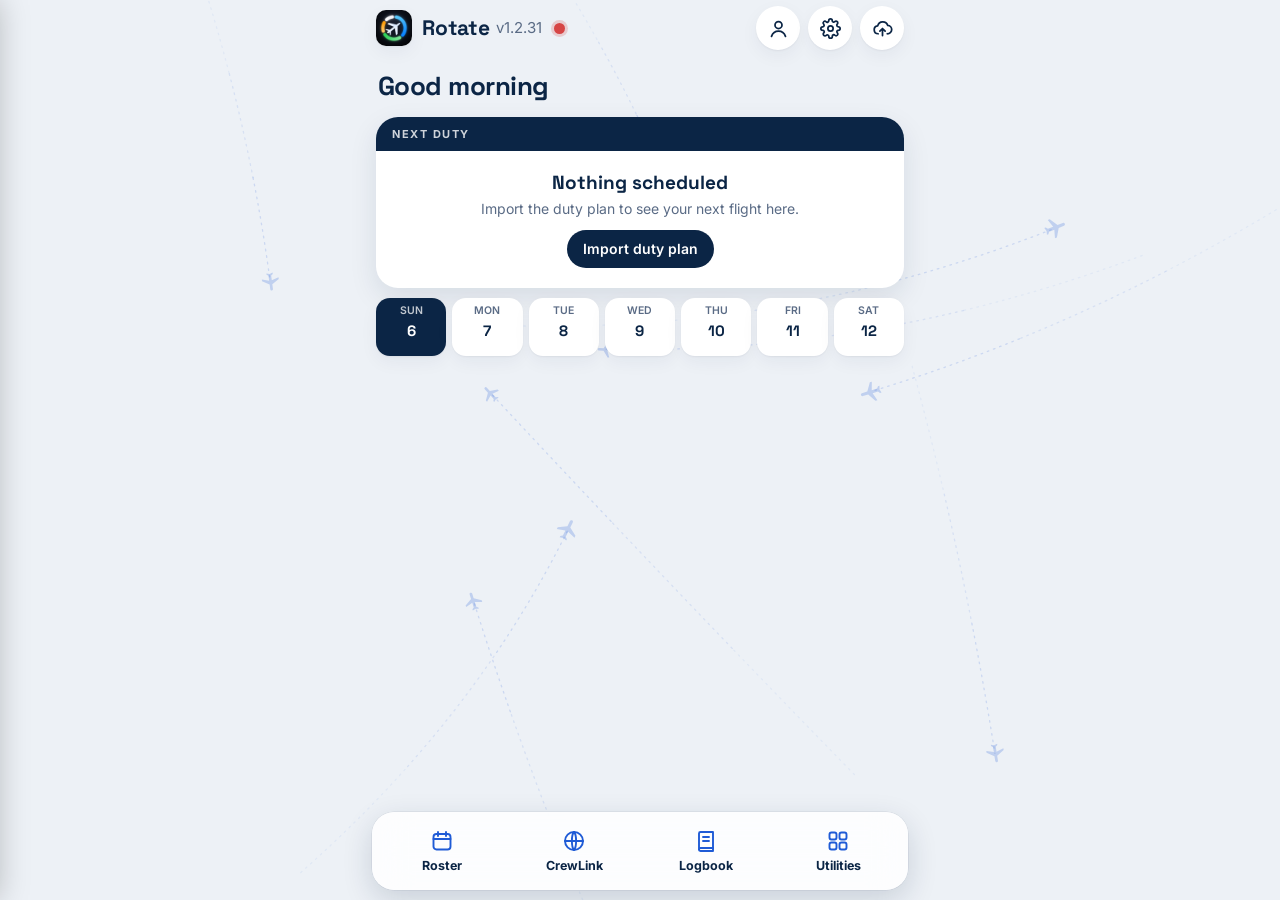
==== commit ccbaf576: "v1.2.31: OFP summary, MEL, METAR+TAF and NOTAM menus, full-screen route map - OFP card: OFP number, " ====
--- a/index.html
+++ b/index.html
@@ -399,7 +399,7 @@
 .brl{display:flex;align-items:center;gap:12px;background:var(--card);border-radius:16px;box-shadow:var(--sh);padding:12px 14px;margin-bottom:8px;color:var(--tx);text-decoration:none}.brl i{width:38px;height:38px;border-radius:12px;background:rgba(31,91,214,.1);color:var(--ac);display:grid;place-items:center;flex:none}.brl span{flex:1;min-width:0}.brl b{display:block;font-size:15px}.brl small{display:block;font-size:12.5px;color:var(--tx2);margin-top:1px}.brl>svg{color:var(--tx2);flex:none}
 .brf{font-size:12px;color:var(--tx2);margin:16px 4px 0;line-height:1.45}
 .brd{background:var(--card);border-radius:16px;box-shadow:var(--sh);padding:12px 14px;margin-bottom:8px}.brdh{display:flex;gap:8px;align-items:baseline;margin-bottom:6px}.brdh b{font-family:var(--ff);font-size:18px}.brdh span{font-size:12.5px;color:var(--tx2)}
-.brdm small,.brd.warn{box-shadow:var(--sh),inset 3px 0 0 #ff9f0a}.ofpe p{margin:0 0 10px;font-size:13.5px;color:var(--tx2);line-height:1.4}.ofph{display:flex;align-items:baseline;justify-content:space-between;gap:8px}.ofph b{font:700 17px var(--ff)}.ofph span{font-size:12.5px;color:var(--tx2);text-align:right}.ofpc{display:flex;flex-wrap:wrap;gap:6px;margin:8px 0}.ofpc span{font:700 11px var(--fb);letter-spacing:.04em;padding:3px 8px;border-radius:7px;background:var(--sel);color:var(--tx)}.ofk{display:grid;grid-template-columns:repeat(4,minmax(0,1fr));gap:8px 6px;margin:6px 0 4px}.ofk small{display:block;font-size:10.5px;color:var(--tx2);text-transform:uppercase;letter-spacing:.04em}.ofk b{display:block;font:700 14px var(--ff);font-variant-numeric:tabular-nums}.ofk em{display:block;font-style:normal;font-size:11px;color:var(--tx2)}.ofpf{display:block;width:100%;height:auto;margin:6px 0 2px}.ofr{margin:2px 0 6px;font:12px/1.45 ui-monospace,Menlo,monospace;word-break:break-word;color:var(--tx)}.ofa{margin:2px 0 4px;font-size:12.5px;color:var(--tx2)}.ofw{margin-top:8px}.ofw summary{cursor:pointer;font-weight:700;font-size:13px;color:var(--ac);min-height:36px;display:flex;align-items:center}.ofwl{max-height:320px;overflow-y:auto}.ofwr{display:grid;grid-template-columns:1.6fr 1fr 1fr 1fr;gap:6px;padding:5px 0;border-bottom:1px solid rgba(127,127,127,.15);font-size:12.5px;font-variant-numeric:tabular-nums}.ofwh{font-weight:700;color:var(--tx2);font-size:11px;text-transform:uppercase}.ofpv{margin:-2px 0 10px;padding:8px 10px;border-radius:10px;background:rgba(255,159,10,.16);color:#b05f00;font-size:12.5px;font-weight:700}.ofpx{display:flex;justify-content:space-between;gap:8px;margin-top:8px}.ofpx button{font:inherit;font-size:14px;font-weight:700;min-height:40px;padding:0 2px;background:none;border:0;color:var(--ac);cursor:pointer}.ofp .brn{margin-top:6px}.brd .brds{list-style:none;cursor:pointer;margin:0;font-size:inherit;color:inherit;-webkit-tap-highlight-color:transparent}.brd .brds::-webkit-details-marker{display:none}.brd .brds .brdh{align-items:center}.brcat{font:700 11px var(--fb);font-style:normal;color:#fff;padding:2px 7px;border-radius:6px;letter-spacing:.04em}.brchev{margin-left:auto;flex:none;color:var(--tx2);transition:transform .2s}.brdd[open] .brchev{transform:rotate(180deg)}.brhint{display:block;font-size:12px;font-weight:600;color:var(--ac)}.brdd[open] .brhint{display:none}.brdd .brwin{margin-bottom:6px}.brdb{padding-top:2px}.brdr{display:flex;justify-content:space-between;align-items:center;margin-bottom:4px}.brrole{font:700 11px var(--fb);letter-spacing:.1em;color:var(--pri)}.brin{font-size:12px;color:var(--tx2)}
+.brdm small,.brd.warn{box-shadow:var(--sh),inset 3px 0 0 #ff9f0a}.ofpe p{margin:0 0 10px;font-size:13.5px;color:var(--tx2);line-height:1.4}.ofph{display:flex;align-items:baseline;justify-content:space-between;gap:8px}.ofph b{font:700 17px var(--ff)}.ofph span{font-size:12.5px;color:var(--tx2);text-align:right}.ofpc{display:flex;flex-wrap:wrap;gap:6px;margin:8px 0}.ofpc span{font:700 11px var(--fb);letter-spacing:.04em;padding:3px 8px;border-radius:7px;background:var(--sel);color:var(--tx)}.ofk{display:grid;grid-template-columns:repeat(4,minmax(0,1fr));gap:8px 6px;margin:6px 0 4px}.ofk small{display:block;font-size:10.5px;color:var(--tx2);text-transform:uppercase;letter-spacing:.04em}.ofk b{display:block;font:700 14px var(--ff);font-variant-numeric:tabular-nums}.ofk em{display:block;font-style:normal;font-size:11px;color:var(--tx2)}.ofpf{display:block;width:100%;height:auto;margin:6px 0 2px}.ofr{margin:2px 0 6px;font:12px/1.45 ui-monospace,Menlo,monospace;word-break:break-word;color:var(--tx)}.ofa{margin:2px 0 4px;font-size:12.5px;color:var(--tx2)}.ofw{margin-top:8px}.ofw summary{cursor:pointer;font-weight:700;font-size:13px;color:var(--ac);min-height:36px;display:flex;align-items:center}.ofwl{max-height:320px;overflow-y:auto}.ofwr{display:grid;grid-template-columns:1.6fr 1fr 1fr 1fr;gap:6px;padding:5px 0;border-bottom:1px solid rgba(127,127,127,.15);font-size:12.5px;font-variant-numeric:tabular-nums}.ofwh{font-weight:700;color:var(--tx2);font-size:11px;text-transform:uppercase}.ofpv{margin:-2px 0 10px;padding:8px 10px;border-radius:10px;background:rgba(255,159,10,.16);color:#b05f00;font-size:12.5px;font-weight:700}.ofpx{display:flex;justify-content:space-between;gap:8px;margin-top:8px}.ofpx button{font:inherit;font-size:14px;font-weight:700;min-height:40px;padding:0 2px;background:none;border:0;color:var(--ac);cursor:pointer}.ofp .brn{margin-top:6px}.brd .brds{list-style:none;cursor:pointer;margin:0;font-size:inherit;color:inherit;-webkit-tap-highlight-color:transparent}.brd .brds::-webkit-details-marker{display:none}.brd .brds .brdh{align-items:center}.brcat{font:700 11px var(--fb);font-style:normal;color:#fff;padding:2px 7px;border-radius:6px;letter-spacing:.04em}.brchev{margin-left:auto;flex:none;color:var(--tx2);transition:transform .2s}.brhint{display:block;font-size:12px;font-weight:600;color:var(--ac)}.brdd .brwin{margin-bottom:6px}.brdb{padding-top:2px}.brdr{display:flex;justify-content:space-between;align-items:center;margin-bottom:4px}.brrole{font:700 11px var(--fb);letter-spacing:.1em;color:var(--pri)}.brin{font-size:12px;color:var(--tx2)}
 .brwin{display:flex;justify-content:space-between;align-items:baseline;padding:8px 10px;border-radius:10px;background:rgba(255,214,10,.16);margin:4px 0 8px}.brwin span{font-size:12px;color:var(--tx2)}.brwin b{font:700 14px var(--ff)}
 .brsum{display:flex;flex-wrap:wrap;gap:6px;margin-bottom:8px}.brk{font:700 11px var(--fb);letter-spacing:.04em;padding:3px 8px;border-radius:99px;color:#fff;background:var(--k);flex:none;align-self:center}.brz{font:600 12px var(--fb);padding:3px 8px;border-radius:99px;background:rgba(255,69,58,.14);color:#ff453a}.brz.gray{background:var(--sel);color:var(--tx2)}.brok{font-size:12px;color:#30d158;font-weight:600;align-self:center}
 .btl{position:relative;margin:22px 0 4px;padding-top:2px}.btb i{color:#fff;font:700 9px/14px var(--fb);text-align:center;overflow:hidden;white-space:nowrap}.btb i.btx{background:repeating-linear-gradient(135deg,var(--sel) 0 5px,var(--sep) 5px 10px);color:var(--tx2)}.btk{position:relative;height:14px;margin-top:3px}.btk span{position:absolute;transform:translateX(-50%);font-size:10px;color:var(--tx2);white-space:nowrap}.btk span b{color:var(--tx)}.blg{display:flex;flex-wrap:wrap;gap:4px 10px;margin:6px 0 8px;font-size:11px;color:var(--tx2)}.blg span{display:flex;align-items:center;gap:4px}.blg i{width:10px;height:10px;border-radius:3px;display:inline-block}.blg i.st{background:repeating-linear-gradient(45deg,#8e8e93 0 2px,transparent 2px 4px)}.blg i.nw{width:2px;background:#ff375f}.btb,.bto{position:relative;border-radius:6px;overflow:hidden;background:var(--sel)}.btb{height:14px}.bto{height:6px;margin-top:3px;background:none}.btb i,.bto i{position:absolute;top:0;bottom:0}.bto i{background:repeating-linear-gradient(45deg,var(--k) 0 3px,transparent 3px 6px);border-radius:3px}
@@ -419,13 +419,6 @@
 .brd .ofd>summary{margin-top:0}
 .ofd+.ofpx{margin-top:0}
 .brof{font:700 10px var(--fb);letter-spacing:.06em;color:#b05f00;background:rgba(255,159,10,.16);border-radius:4px;padding:1px 5px}
-.brov{display:flex;gap:6px;overflow-x:auto;margin:0 -16px 10px;padding:2px 16px 6px;scrollbar-width:none}
-.brov::-webkit-scrollbar{display:none}
-.brov button{flex:none;position:relative;border:0;border-radius:12px;background:var(--card);box-shadow:var(--sh);padding:7px 11px 7px;text-align:left;color:var(--tx);font:inherit;cursor:pointer;min-width:74px;-webkit-tap-highlight-color:transparent}
-.brov small{display:block;font:700 9px var(--fb);letter-spacing:.07em;color:var(--tx2);text-transform:uppercase;white-space:nowrap;max-width:110px;overflow:hidden;text-overflow:ellipsis}
-.brov b{display:block;font:700 15px var(--ff);margin:1px 0 4px}
-.brov i{display:inline-block;font:700 10.5px var(--fb);font-style:normal;color:#fff;background:var(--k);border-radius:5px;padding:1px 6px;letter-spacing:.04em}
-.brov u{position:absolute;top:6px;right:6px;width:16px;height:16px;border-radius:50%;background:#ff9f0a;color:#fff;font:800 11px/16px var(--fb);text-align:center;text-decoration:none}
 .ofxs{display:flex;flex-wrap:wrap;gap:6px;margin:0 0 8px}
 .ofxs span{font:600 12px var(--fb);padding:3px 8px;border-radius:99px;background:var(--sel);color:var(--tx)}
 .ofxs span.tp,.ofxr span.tp{color:#a347d6;background:rgba(191,90,242,.14)}
@@ -494,6 +487,86 @@
 [data-theme="dark"] .brof,[data-theme="dark"] .sgs.amb,[data-theme="dark"] .ntl>summary em,[data-theme="dark"] .ntih i,[data-theme="dark"] .brz.amb{color:#ffb340}
 [data-theme="dark"] .sgs.hot{color:#ff6961}
 [data-theme="dark"] .ofxs span.tp,[data-theme="dark"] .ofxr span.tp{color:#d59cf5}
+details[open]>summary .brchev{transform:rotate(180deg)}
+details[open]>summary .brhint{display:none}
+.ofk3{grid-template-columns:repeat(3,minmax(0,1fr))}
+.ofk3 b{font-size:14.5px;overflow-wrap:anywhere}
+.ofdu{display:flex;flex-wrap:wrap;gap:4px 14px;font-size:13px;color:var(--tx2);margin:2px 0 4px}
+.ofdu b{color:var(--tx);font:700 14px var(--ff);font-variant-numeric:tabular-nums}
+.oflv{display:flex;flex-wrap:wrap;align-items:center;gap:6px 4px;margin:4px 0 6px}
+.oflv span{font:600 12.5px var(--fb);padding:4px 8px;border-radius:9px;background:var(--sel);color:var(--tx);white-space:nowrap}
+.oflv span i{font-style:normal;color:var(--tx2);margin-right:5px}
+.oflv span.m{background:rgba(31,91,214,.14);color:var(--ac)}
+.oflv u{text-decoration:none;color:var(--tx2);font-weight:700}
+.ofms{font-size:12px;color:#b05f00;margin:8px 0 0}
+.ofms:empty{display:none}
+.mel .brdh b{font-size:16px}
+.meli{border-radius:10px;background:var(--sel);padding:8px 10px;margin:6px 0}
+.melh{display:flex;justify-content:space-between;gap:8px;align-items:baseline}
+.melh b{font:700 14px var(--ff)}
+.melh span{font-size:12px;color:var(--tx2)}
+.mela{font-size:12.5px;margin-top:2px}
+.meli code{display:block;font:11.5px/1.45 ui-monospace,Menlo,monospace;color:var(--tx2);margin-top:4px;word-break:break-word}
+.brz.ok{background:rgba(48,209,88,.14);color:#1f8a3b}
+.wxo{display:flex;flex-wrap:wrap;gap:6px 12px;align-items:center;margin:4px 0 6px}
+.wxo>span,.wxl>span{display:inline-flex;align-items:center;gap:4px;font:700 13.5px var(--ff);white-space:nowrap}
+.wxo em{font:800 10.5px var(--fb);font-style:normal;letter-spacing:.07em;color:var(--tx2)}
+.wxo .brchev{margin-left:auto}
+.wxc{font:700 10px var(--fb);font-style:normal;color:#fff;background:var(--k);border-radius:4px;padding:1px 5px;letter-spacing:.03em}
+.wxo u,.wxl u,.wxa u{width:15px;height:15px;border-radius:50%;background:#ff9f0a;color:#fff;font:800 10px/15px var(--fb);text-align:center;text-decoration:none;display:inline-block;flex:none}
+.wxl small,.ntl small{font:600 11.5px var(--fb);color:var(--tx2)}
+.wxg{border-top:1px solid var(--sep)}
+.brd .wxg>summary,.brd .wxa>summary,.brd .ntl>summary{list-style:none;display:flex;align-items:center;gap:10px;min-height:46px;margin:0;color:var(--tx);font-size:14px;cursor:pointer;-webkit-tap-highlight-color:transparent}
+.wxg>summary::-webkit-details-marker,.wxa>summary::-webkit-details-marker,.ntl>summary::-webkit-details-marker{display:none}
+.wxr{flex:none;min-width:54px;font:800 11px var(--fb);letter-spacing:.08em;color:var(--pri)}
+.wxl{display:flex;flex-wrap:wrap;gap:4px 12px;flex:1;min-width:0}
+.wxg.warn>summary .wxr{color:#c77700}
+.wxb{padding:0 0 10px}
+.wxt{margin:0 0 8px;font-size:11px;color:var(--tx2);font-weight:700;text-transform:uppercase;letter-spacing:.08em}
+.wxn{display:flex;justify-content:space-between;align-items:baseline;gap:8px;margin:0 0 6px}
+.wxn b{font-size:15px}
+.wxn span{font-size:12px;color:var(--tx2);text-align:right}
+.wxa{border-radius:12px;background:var(--sel);padding:0 10px;margin:6px 0}
+.wxa[open]{padding-bottom:6px}
+.wxa.warn{box-shadow:inset 3px 0 0 #ff9f0a}
+.wxa>summary b{font:700 15px var(--ff);flex:none}
+.wxa>summary span{flex:1;min-width:0;font-size:13px;color:var(--tx2);line-height:1.25}
+.wxa>summary span small{display:block;font-size:11.5px}
+.wxa>summary span,.wxa>summary span small{white-space:nowrap;overflow:hidden;text-overflow:ellipsis}
+.ofpx .clbsl{margin-top:0;min-height:40px}
+.wxab .brtx>div{margin:1px -4px}
+.ntw{display:flex;align-items:baseline;gap:8px;padding:8px 10px;border-radius:10px;background:rgba(255,214,10,.16);margin:2px 0 6px}
+.ntw span{font-size:12px;color:var(--tx2)}
+.ntw b{font:700 14px var(--ff)}
+.ntw em{margin-left:auto;font:700 11px var(--fb);font-style:normal;color:#b05f00;background:rgba(255,159,10,.16);border-radius:6px;padding:2px 7px}
+.ntk{margin:10px 0 2px;font-size:11px;font-weight:700;letter-spacing:.08em;text-transform:uppercase;color:var(--tx2)}
+.ntwhy{display:flex;flex-wrap:wrap;gap:4px;margin-top:5px}
+.ntwhy i{font:700 10.5px var(--fb);font-style:normal;border-radius:5px;padding:2px 6px;text-transform:uppercase;letter-spacing:.03em}
+.ntwhy i.r{background:rgba(255,159,10,.22);color:#b05f00}
+.ntwhy i.h{background:rgba(255,69,58,.14);color:#d70015}
+.ntwhy i.a{background:rgba(31,91,214,.12);color:var(--ac)}
+.ntwhy i.o{background:var(--sep);color:var(--tx2)}
+.ntl{border-top:1px solid var(--sep);margin-top:0}
+.ntl>summary b{font:700 15px var(--ff);flex:none}
+.ntl>summary span{flex:1;min-width:0;font-size:12.5px;color:var(--tx2);overflow:hidden;text-overflow:ellipsis;white-space:nowrap}
+.ntl>summary .brchev{margin-left:2px}
+.ntl>div{padding:0 0 8px}
+.ntsec>div{padding-left:10px}
+.ofmbox{position:relative}
+.ofmx{position:absolute;top:8px;right:8px;width:38px;height:38px;border-radius:50%;border:0;background:rgba(0,0,0,.55);color:#fff;display:grid;place-items:center;cursor:pointer;z-index:2}
+#ofmv{position:fixed;inset:0;z-index:90;background:#03060f;display:flex;flex-direction:column;color:#fff}
+#ofmv[hidden]{display:none}
+#ofmv .ofvb span{font:700 16px var(--ff)}
+.ofmvs{flex:1;position:relative;overflow:hidden;touch-action:none}
+.ofmvs canvas{position:absolute;left:0;top:0;display:block}
+.ofmvi{padding:0 12px}
+.ofmvi .sgi{background:rgba(255,255,255,.1);color:#fff;margin:8px 0 0;cursor:default}
+.ofmvi .sgh{color:rgba(255,255,255,.75)}
+.ofmvi .sgs.off{color:rgba(255,255,255,.7)}
+.ofmsk{font:700 14px var(--fb);color:#fff;text-decoration:none;background:rgba(255,255,255,.16);border-radius:99px;padding:10px 14px;white-space:nowrap}
+[data-theme="dark"] .ofms,[data-theme="dark"] .ntw em,[data-theme="dark"] .ntwhy i.r,[data-theme="dark"] .wxg.warn>summary .wxr{color:#ffb340}
+[data-theme="dark"] .ntwhy i.h{color:#ff6961}
+[data-theme="dark"] .brz.ok{color:#5be07a}
 </style>
 </head>
 <body>
@@ -633,8 +706,8 @@
 
 <div id="brief" role="dialog" aria-modal="true" aria-label="Flight briefing" hidden></div>
 <script>
-const VER="v1.2.30";
-const BUILD="202611281200";
+const VER="v1.2.31";
+const BUILD="202611281900";
 let THEME="auto";try{THEME=localStorage.getItem("rot_theme")||"auto"}catch(e){}
 function themeApply(){const r=document.documentElement;if(THEME=="auto")r.removeAttribute("data-theme");else r.setAttribute("data-theme",THEME);try{bgColors();bgDraw(performance.now())}catch(e){}}
 themeApply();
@@ -2103,7 +2176,7 @@
 function briefRender(){const b=$("#brief"),D=days[brDay]||{ev:[]},fl=(D.ev||[]).filter(e=>e.t=="fl"),f=fl[brSel]||fl[0];if(!f){briefClose();return}
  if(!briefRender.pg){briefRender.pg=1;setTimeout(ofpXPurge,1500)}
  let d0=0,a0=0;try{d0=hUtc(f.from,brDay,f.dep);a0=hUtc(f.to,brDay,f.arr,f.plus);if(a0<=d0)a0+=864e5}catch(e){}
- let O=ofpFor(brDay,f.fn),pv=false;if(!O&&OFPX){O=OFPX;pv=true}const tok=++BRTOK;BRO={O,pv,f};
+ let O=ofpFor(brDay,f.fn),pv=false;if(!O&&OFPX){O=OFPX;pv=true}const tok=++BRTOK;BRO={O,pv,f};const sch=pv?null:{d0,a0};
  const OT=O?ofpTimes(O):null;if(OT&&OT.tko&&OT.ldg){d0=OT.tko;a0=OT.ldg}
  const ia=brIcao(f.from),ib=brIcao(f.to),ids=[ia,ib].filter(Boolean),enc=encodeURIComponent;
  const AWC="https://aviationweather.gov/",row=(t,s,u,ic)=>'<a class="brl" href="'+u+'" target="_blank" rel="noopener noreferrer"><i>'+ic+'</i><span><b>'+esc(t)+'</b><small>'+esc(s)+'</small></span><svg viewBox="0 0 24 24" width="18" height="18" fill="none" stroke="currentColor" stroke-width="2.2" stroke-linecap="round" stroke-linejoin="round"><path d="M7 17 17 7M9 7h8v8"/></svg></a>';
@@ -2112,11 +2185,11 @@
  const miss=O?[]:[f.from,f.to].filter(a=>!brIcao(a)),tl=OT?tt("OFP","OFP")+" · ":"";
  b.innerHTML='<div class="brp"><div class="brh"><button type="button" id="brX" aria-label="Close"><svg viewBox="0 0 24 24" width="22" height="22" fill="none" stroke="currentColor" stroke-width="2.4" stroke-linecap="round"><path d="M6 6l12 12M18 6 6 18"/></svg></button><div><small>'+tt("FLIGHT BRIEFING","BRIEFING DEL VOLO")+'</small><b>'+esc(f.fn)+' · '+esc(f.from)+' → '+esc(f.to)+'</b></div></div>'
  +(fl.length>1?'<div class="brs">'+fl.map((x,i)=>'<button type="button" data-i="'+i+'"'+(i==brSel?' class="on"':'')+'>'+esc(x.from+"–"+x.to)+'</button>').join("")+'</div>':'')
- +'<div class="brw"><div><small>'+tt("Takeoff","Decollo")+'</small><b>'+brZ(d0)+'</b><em>'+(OT?tl+(pv?esc(O.fi||""):"T/O"):esc(f.dep)+' '+tt("local","locali"))+'</em></div><div><small>'+tt("Landing","Atterraggio")+'</small><b>'+brZ(a0)+'</b><em>'+(OT?tl+(pv?esc(O.ti||""):"LDG"):esc(f.arr+(f.plus?" +1":""))+' '+tt("local","locali"))+'</em></div></div>'
- +'<p class="brn">'+(O?tt("Windows from the OFP: takeoff and landing ±1 h, alternates ETA ±1 h, ERA and ETOPS as planned in the OFP. TAF and METAR lines inside the window are highlighted.","Finestre dall'OFP: decollo e atterraggio ±1 h, alternati ETA ±1 h, ERA ed ETOPS come pianificate nell'OFP. Le righe di TAF e METAR nella finestra sono evidenziate."):tt("Windows: ±1 h around takeoff at departure and ±1 h around landing at arrival. TAF and METAR lines that fall inside the window are highlighted.","Finestre: ±1 h attorno al decollo in partenza e ±1 h attorno all'atterraggio a destinazione. Le righe di TAF e METAR che cadono nella finestra sono evidenziate."))+'</p>'
+ +(O?'':'<div class="brw"><div><small>'+tt("Takeoff","Decollo")+'</small><b>'+brZ(d0)+'</b><em>'+(OT?tl+(pv?esc(O.fi||""):"T/O"):esc(f.dep)+' '+tt("local","locali"))+'</em></div><div><small>'+tt("Landing","Atterraggio")+'</small><b>'+brZ(a0)+'</b><em>'+(OT?tl+(pv?esc(O.ti||""):"LDG"):esc(f.arr+(f.plus?" +1":""))+' '+tt("local","locali"))+'</em></div></div>')
+ +(O?'':'<p class="brn">'+(O?tt("Windows from the OFP: takeoff and landing ±1 h, alternates ETA ±1 h, ERA and ETOPS as planned in the OFP. TAF and METAR lines inside the window are highlighted.","Finestre dall'OFP: decollo e atterraggio ±1 h, alternati ETA ±1 h, ERA ed ETOPS come pianificate nell'OFP. Le righe di TAF e METAR nella finestra sono evidenziate."):tt("Windows: ±1 h around takeoff at departure and ±1 h around landing at arrival. TAF and METAR lines that fall inside the window are highlighted.","Finestre: ±1 h attorno al decollo in partenza e ±1 h attorno all'atterraggio a destinazione. Le righe di TAF e METAR che cadono nella finestra sono evidenziate."))+'</p>')
  +(miss.length?'<div class="brm">'+miss.map(a=>'<label>'+esc(a)+' ICAO <input data-ap="'+esc(a)+'" maxlength="4" autocapitalize="characters" placeholder="----"></label>').join("")+'</div>':'')
- +ofpSec(O,pv)+'<div class="brg"><h4>'+(O?tt("Airport weather · from the OFP","Meteo aeroporti · dall'OFP"):tt("Weather","Meteo"))+'</h4>'
- +'<div id="brLive"></div></div>'+(O?'<div id="ofpR"></div><div id="ofpN"></div>':'')
+ +ofpSec(O,pv,sch)+'<div class="brg"><h4>'+(O?tt("Weather and NOTAM · from the OFP","Meteo e NOTAM · dall'OFP"):tt("Weather","Meteo"))+'</h4>'
+ +'<div id="brLive"></div>'+(O?'<div id="ofpN"></div>':'')+'</div>'+(O?'<div id="ofpR"></div>':'')
  +'<div class="brg"><h4>'+tt("Turbulence","Turbolenza")+'</h4>'
  +row(tt("Turbulence forecast (GFA)","Previsione turbolenza (GFA)"),tt("Interactive map, by altitude and time","Mappa interattiva, per quota e orario"),AWC+"gfa/",icT)
  +row(tt("Significant weather charts (SIGWX)","Carte tempo significativo (SIGWX)"),tt("Turbulence, CB and jet streams along the route","Turbolenza, CB e correnti a getto lungo la rotta"),AWC+"sigwx/",icT)
@@ -2130,7 +2203,8 @@
  $("#brX").onclick=briefClose;ofpBind(b,f,O,pv);b.querySelectorAll(".brs button").forEach(x=>x.onclick=()=>{brSel=+x.dataset.i;briefRender()});
  b.querySelectorAll(".brm input").forEach(x=>x.onchange=()=>{const v=x.value.trim().toUpperCase();if(/^[A-Z]{4}$/.test(v)){const m=loadMeta();m.icao=m.icao||{};m.icao[x.dataset.ap]=v;saveMeta(m);briefRender()}});
  if(!O){const H=36e5;brLive(f,[{ap:ia,iata:f.from,k:"dep",dep:1,t:d0,w0:d0-H,w1:d0+H},{ap:ib,iata:f.to,k:"arr",t:a0,w0:a0-H,w1:a0+H}].filter(r=>r.ap),null);return}
- ofpXLoad(O).then(X=>{if(tok!=BRTOK||!document.body.contains(b.querySelector("#brLive")))return;const R=ofpAps(O,X);brLive(f,R,X);
+ ofpXLoad(O).then(X=>{if(tok!=BRTOK||!document.body.contains(b.querySelector("#brLive")))return;const R=ofpAps(O,X);brLive(f,R,X,{note:'<p class="brn">'+tt("Windows from the OFP: takeoff and landing ±1 h, alternates ETA ±1 h, ERA and ETOPS as planned in the OFP. TAF and METAR lines inside the window are highlighted.","Finestre dall'OFP: decollo e atterraggio ±1 h, alternati ETA ±1 h, ERA ed ETOPS come pianificate nell'OFP. Le righe di TAF e METAR nella finestra sono evidenziate.")+'</p>'});
+  const ms=$("#ofpMs");if(ms){const m=ofpMiss(O,X);ms.textContent=m.length?tt("Not found in this PDF: ","Non trovati in questo PDF: ")+m.join(", "):""}
   const rb=$("#ofpR"),nb=$("#ofpN");if(rb){rb.innerHTML=ofpRouteSec(O,X);ofpRouteBind(rb,O,X,R)}if(nb){nb.innerHTML=ofpNtHtml(X&&X.nt,O,R);ofpNtBind(nb,X&&X.nt,O,R)}})}
 
 /* ===== OFP (LIDO): il PDF del briefing si legge solo su questo telefono. Si tengono i dati del piano di volo, NOTAM, meteo e carte
@@ -2193,7 +2267,7 @@
 function ofpParse(L){const T=L.join("\n"),g=(re,i=1)=>{const m=T.match(re);return m?m[i]:null},nm=x=>x==null?null:+x;
  const h=T.match(/\b([A-Z0-9]{2})\s?0*(\d{1,4})\/(\d{2})([A-Za-z]{3})(\d{2})\/([A-Z]{3})-([A-Z]{3})\s+Reg:\s*([A-Z0-9-]+)\s+OFP:\s*([\d\/]+)/);
  if(!h||!(h[4].toUpperCase()in OFPM))return null;
- const O={v:2,fn:h[1]+" "+h[2],date:new Date(Date.UTC(2000+ +h[5],OFPM[h[4].toUpperCase()],+h[3])).toISOString().slice(0,10),from:h[6],to:h[7],reg:h[8],ofp:h[9],at:Date.now()};
+ const O={v:3,fn:h[1]+" "+h[2],date:new Date(Date.UTC(2000+ +h[5],OFPM[h[4].toUpperCase()],+h[3])).toISOString().slice(0,10),from:h[6],to:h[7],reg:h[8],ofp:h[9],at:Date.now()};
  const ic=T.match(/\bOFP\s+\S+\s+\d{2}[A-Z]{3}\s+([A-Z]{4})\/\s*[A-Z]{3}\s+([A-Z]{4})\/\s*[A-Z]{3}\s+[A-Z]{4}\s+(\w+)\//);if(ic){O.fi=ic[1];O.ti=ic[2];O.rd=ic[3]}
  const tm=T.match(/\b(\d{4})\/(\d{4})\s+(\d{4})\/(\d{4})\s+[A-Z]{4}\s+(\w+)\//);if(tm){O.off=tm[1];O.tko=tm[2];O.ldg=tm[3];O.on=tm[4];O.ra=tm[5]}
  O.ac=g(/\b([AB]\d{3}-\d{3})\b/);O.ci=nm(g(/COST INDEX\s+(\d+)/));O.gnd=nm(g(/GND DIST\s+(\d+)/));O.air=nm(g(/AIR DIST\s+(\d+)/));O.gc=nm(g(/G\/C DIST\s+(\d+)/));
@@ -2226,6 +2300,18 @@
  /* livelli: quello iniziale e i cambi dalla rotta (PUNTO/F360, PUNTO/M081F370, PUNTO/N0473F380) */
  const r=O.route||"",l0=r.match(/^\S+\s+(?:[NMK]\d{3,4})?F(\d{3})\b/),st=[];let mm;const re=/\b([A-Z0-9]{2,11})\/(?:[NMK]\d{3,4})?F(\d{3})\b/g;while((mm=re.exec(r)))st.push({n:mm[1],fl:+mm[2]});
  O.fl0=l0?+l0[1]:(st[0]?st[0].fl:null);O.steps=st.filter(x=>x.n!=(O.fi||"")&&!/^[A-Z]{4}$/.test(x.n)||W.some(w=>w.n==x.n));
+ /* piano ATS: livelli e velocità (N0473 = TAS 473 kt, M081 = Mach .81) e nominativo */
+ const fp=T.match(/\(FPL-[\s\S]*?\n\s*-((?:[NK]\d{4}|M\d{3})(?:F\d{3}|A\d{3}|S\d{4}|M\d{4}))\s([\s\S]*?)\n\s*-[A-Z]{4}\d{4}/);
+ if(fp){O.lv=[{n:"",v:fp[1]}];let q;const rl=/\b([A-Z0-9]{2,11})\/((?:[NK]\d{4}|M\d{3})(?:F\d{3}|A\d{3}|S\d{4}|M\d{4}))(?=\s|$)/g;while((q=rl.exec(fp[2])))O.lv.push({n:q[1],v:q[2]})}
+ O.cs=g(/ATS C\/S\s+([A-Z0-9]{3,8})\b/);
+ /* MEL: voci differite dell'aereo (pagina AIRCRAFT DEFERRED DEFECTS); null se la pagina non c'è */
+ const mi=L.findIndex(l=>/AIRCRAFT\s+DEFERRED\s+DEFECTS/.test(l));O.mel=null;
+ if(mi>=0){const M=[];let cur=null;for(let j=mi+1;j<L.length&&j<mi+90;j++){const t=L[j].trim();
+   if(!t||t=="\f"||/^-{4,}$/.test(t)||/^\*\*.*\*\*$/.test(t)||/DEFERRED\s+ITEMS\s+ACCORDING/.test(t)||/^Page \d+ of \d+$/.test(t)||/Reg:\s*[A-Z0-9-]+\s+OFP:/.test(t)||/^Company Information$/.test(t))continue;
+   if(/^_{4,}$/.test(t)||/^--\s?[A-Z]/.test(t))break;
+   if(/^\d{5,}\s+Iss\b/.test(t)||!cur){cur={x:t};M.push(cur)}else cur.x+=" · "+t}
+  O.mel=M.filter(m=>!/^(NIL|NONE|NO DEFERRED.*)$/i.test(m.x)).map(m=>{const r=m.x.match(/^(\d{5,})\s+Iss\.?\s*:?\s*(\d{2}-\d{2}-\d{4})/),me=m.x.match(/\b(\d{2}-\d{2}-\d{2}[A-Z]?\d?)\b/),at=m.x.match(/\bATA\s+(\d{2})(?:-(\d{2}))?/);return{x:m.x,id:r?r[1]:"",d:r?r[2]:"",ref:me?me[1]:"",ata:at?at[1]+(at[2]?"-"+at[2]:""):""}})}
+ O.melpp=g(/^\s*(\S.*MEL PERFORMANCE PENALTY.*?)\s*$/m);
  return O}
 /* meteo del briefing LIDO: METAR e TAF degli aeroporti, SIGMET e AIRMET, com'erano all'emissione (riserva se il meteo in diretta non arriva) */
 function ofpWxSec(Lc){const s=Lc.findIndex(l=>/LIDO\/WEATHER SERVICE/.test(l));if(s<0)return null;
@@ -2326,21 +2412,32 @@
   +lab.map(l=>'<text x="'+Math.min(VW-30,px(l[0])+3).toFixed(1)+'" y="'+(py(l[1])-5).toFixed(1)+'" font-size="10" font-weight="700" fill="var(--tx)">FL'+l[1]+'</text>').join("")
   +'<text x="4" y="'+(VH-2)+'" font-size="9.5" fill="var(--tx2)">'+esc(O.from)+'</text><text x="'+(VW-4)+'" y="'+(VH-2)+'" font-size="9.5" fill="var(--tx2)" text-anchor="end">'+esc(O.to)+' · '+D+' NM</text></svg>'}
 const ofpDl=O=>new Date(O.date+"T12:00:00Z").toLocaleDateString(LOC(),{day:"numeric",month:"short",year:"numeric"});
-function ofpSec(O,pv){const imp='<input type="file" id="ofpF" accept="application/pdf,.pdf" hidden>',H4='<h4>'+tt("Flight plan (OFP)","Piano di volo (OFP)")+'</h4>';
- if(!O)return'<div class="brg">'+H4+'<div class="brd ofpe"><p>'+tt("Import the LIDO briefing PDF of this flight: weather and NOTAM of its airports and alternates, en-route weather, the briefing charts and the route on SkyVector. Read only on this iPhone: Rotate keeps the flight plan figures, NOTAM, weather and charts (not the PDF, not the names), out of the backup, deleted 2 days after the flight.","Importa il PDF del briefing LIDO di questo volo: meteo e NOTAM dei suoi aeroporti e alternati, meteo in rotta, le carte del briefing e la rotta su SkyVector. Letto solo su questo iPhone: Rotate tiene i dati del piano di volo, NOTAM, meteo e carte (non il PDF, non i nomi), fuori dal backup, cancellati 2 giorni dopo il volo.")+'</p><button class="dpb" type="button" id="ofpB">'+tt("Import OFP (PDF)","Importa OFP (PDF)")+'</button>'+imp+'</div></div>';
- const F=O.fuel||{},blk=F.tof&&F.taxi?F.tof.kg+F.taxi.kg:null,W=O.wp||[],kv=(k,v,s)=>'<div><small>'+k+'</small><b>'+v+'</b>'+(s?'<em>'+s+'</em>':'')+'</div>',dc=x=>String(x).replace(".",LANG=="it"?",":".");
+const ofpReg=r=>{r=String(r||"");const m=r.match(/^(EI|EC|OE|OO|OY|LN|SE|OH|HB|PH|CS|SX|TC|9H|D|F|G|I|B|C)([A-Z0-9]{3,4})$/);return m?m[1]+"-"+m[2]:r};
+const ofpSpd=v=>{const m=String(v||"").match(/^([NKM])(\d+)([FASM])(\d+)$/);if(!m)return{lv:v,sp:""};return{sp:m[1]=="M"?"M ."+m[2].slice(-2):m[1]=="N"?(+m[2])+" kt":(+m[2])+" km/h",lv:m[3]=="F"?"FL"+m[4]:m[3]=="A"?(+m[4]*100)+" ft":(+m[4]*10)+" m",m:m[1]=="M"}};
+const ofpDur=ms=>{if(ms==null||!(ms>=0))return"—";const m=Math.round(ms/6e4);return Math.floor(m/60)+":"+p2(m%60)};
+/* cosa non si è riusciti a leggere da questo PDF (per capire subito se un OFP diverso è letto bene) */
+function ofpMiss(O,X){const m=[];if(!O||O.v<3)return m;if(!O.tko||!O.ldg)m.push(tt("times","orari"));if(!/^\d{2}[LRC]?$/.test(O.rd||"")||!/^\d{2}[LRC]?$/.test(O.ra||""))m.push(tt("runways","piste"));if(!(O.lv&&O.lv.length))m.push(tt("ATS plan levels","livelli del piano ATS"));
+ if(!(O.wp&&O.wp.length))m.push("navigation log");if(!(O.alts&&O.alts.length)&&!O.altn)m.push(tt("alternates","alternati"));if(O.mel==null)m.push("MEL");if(O.v>=2&&X){if(!X.nt)m.push("NOTAM");if(!X.wx)m.push(tt("briefing weather","meteo del briefing"))}return m}
+function ofpSec(O,pv,sch,X){const imp='<input type="file" id="ofpF" accept="application/pdf,.pdf" hidden>',H4='<h4>'+tt("Flight plan (OFP)","Piano di volo (OFP)")+'</h4>';
+ if(!O)return'<div class="brg">'+H4+'<div class="brd ofpe"><p>'+tt("Import the LIDO briefing PDF of this flight: weather and NOTAM of its airports and alternates, MEL, en-route weather, the briefing charts and the route on SkyVector. Read only on this iPhone: Rotate keeps the flight plan figures, NOTAM, weather and charts (not the PDF, not the names), out of the backup, deleted 2 days after the flight.","Importa il PDF del briefing LIDO di questo volo: meteo e NOTAM dei suoi aeroporti e alternati, MEL, meteo in rotta, le carte del briefing e la rotta su SkyVector. Letto solo su questo iPhone: Rotate tiene i dati del piano di volo, NOTAM, meteo e carte (non il PDF, non i nomi), fuori dal backup, cancellati 2 giorni dopo il volo.")+'</p><button class="dpb" type="button" id="ofpB">'+tt("Import OFP (PDF)","Importa OFP (PDF)")+'</button>'+imp+'</div></div>';
+ const F=O.fuel||{},T=ofpTimes(O),blkf=F.tof&&F.taxi?F.tof.kg+F.taxi.kg:null,W=O.wp||[],kv=(k,v,s)=>'<div><small>'+k+'</small><b>'+v+'</b>'+(s?'<em>'+s+'</em>':'')+'</div>',dc=x=>String(x).replace(".",LANG=="it"?",":".");
+ const ft=T.tko&&T.ldg?T.ldg-T.tko:null,bt=T.off&&T.on?T.on-T.off:null,sd=sch&&T.off&&T.on&&(Math.abs(sch.d0-T.off)>12e4||Math.abs(sch.a0-T.on)>12e4),miss=ofpMiss(O,X);
+ const lv=(O.lv||[]).map(x=>{const s=ofpSpd(x.v);return'<span'+(s.m?' class="m"':'')+'>'+(x.n?'<i>'+esc(x.n)+'</i>':'')+'<b>'+esc(s.lv)+'</b>'+(s.sp?' · '+esc(s.sp):'')+'</span>'}).join('<u aria-hidden="true">›</u>');
  return'<div class="brg">'+H4+'<div class="brd ofp">'
   +(pv?'<div class="ofpv">'+tt("Preview: OFP of another flight","Anteprima: OFP di un altro volo")+' · '+esc(O.fn)+' · '+esc(O.from+"–"+O.to)+' · '+ofpDl(O)+'</div>':'')
-  +'<div class="ofph"><b>OFP '+esc(O.ofp||"")+'</b><span>'+esc([O.reg,O.ac,O.ci!=null?"CI "+O.ci:""].filter(Boolean).join(" · "))+'</span></div>'
-  +(O.at?'<div class="ofpt">'+tt("Imported ","Importato ")+fmtAt(O.at)+'</div>':'')
-  +'<div class="ofpc">'+(O.etops?'<span>ETOPS '+O.etops+'</span>':'')+(O.nat?'<span>NAT '+esc(O.nat)+'</span>':'')+(O.altn?'<span>ALTN '+esc(O.altn)+'</span>':'')+(O.rd?'<span>RWY '+esc(O.rd)+' → '+esc(O.ra||"—")+'</span>':'')+'</div>'
-  +'<div class="ofk">'+kv("OFF",ofpZ(O.off))+kv("T/O",ofpZ(O.tko))+kv("LDG",ofpZ(O.ldg))+kv("ON",ofpZ(O.on))+'</div>'
-  +'<div class="ofk">'+kv("Trip",ofpKg(F.trip&&F.trip.kg),ofpT(F.trip&&F.trip.t))+kv("Block",ofpKg(blk))+kv("TOW",ofpKg(O.tow),O.mtow?"max "+ofpKg(O.mtow):"")+kv("LW",ofpKg(O.lw),O.mlw?"max "+ofpKg(O.mlw):"")+'</div>'
+  +'<div class="ofph"><b>OFP '+esc(O.ofp||"—")+'</b><span>'+(O.at?tt("Imported ","Importato ")+fmtAt(O.at):'')+'</span></div>'
+  +'<div class="ofk ofk3">'+kv(tt("Aircraft","Aereo"),esc(O.ac||"—"))+kv(tt("Registration","Marche"),esc(ofpReg(O.reg)||"—"))+kv(tt("Callsign","Nominativo"),esc(O.cs||"—"))
+  +kv("ETOPS",O.etops?O.etops+" min":"—")+kv("NAT",O.nat?esc(O.nat):"—")+kv("Cost index",O.ci!=null?O.ci:"—")
+  +kv(tt("Takeoff runway","Pista decollo"),esc(O.rd||"—"),esc(O.fi||""))+kv(tt("Landing runway","Pista arrivo"),esc(O.ra||"—"),esc(O.ti||""))+kv(tt("Alternate","Alternato"),esc(O.altn||"—"))+'</div>'
+  +'<small class="brdt">'+tt("Times · OFP","Orari · OFP")+'</small><div class="ofk">'+kv(tt("Off-block","Sblocco"),ofpZ(O.off))+kv("T/O",ofpZ(O.tko))+kv("LDG",ofpZ(O.ldg))+kv(tt("On-block","Blocco"),ofpZ(O.on))+'</div>'
+  +'<div class="ofdu"><span>'+tt("Flight time ","Tempo di volo ")+'<b>'+ofpDur(ft)+'</b></span><span>'+tt("Block time ","Tempo di blocco ")+'<b>'+ofpDur(bt)+'</b></span>'+(sd?'<span>'+tt("Scheduled ","Schedulato ")+'<b>'+brZ(sch.d0)+' – '+brZ(sch.a0)+'</b></span>':'')+'</div>'
+  +(lv?'<small class="brdt">'+tt("Levels and speed · ATS plan","Livelli e velocità · piano ATS")+'</small><div class="oflv">'+lv+'</div>':'')
+  +'<small class="brdt">'+tt("Weights and fuel","Pesi e carburante")+'</small><div class="ofk">'+kv("TOW",ofpKg(O.tow),O.mtow?"max "+ofpKg(O.mtow):"")+kv("LW",ofpKg(O.lw),O.mlw?"max "+ofpKg(O.mlw):"")+kv("ZFW",ofpKg(O.zfw))+kv(tt("Load","Carico"),ofpKg(O.load))
+  +kv("Trip",ofpKg(F.trip&&F.trip.kg),ofpT(F.trip&&F.trip.t))+kv("Block fuel",ofpKg(blkf))+kv("T/O fuel",ofpKg(F.tof&&F.tof.kg))+kv("Final res",ofpKg(F.fin&&F.fin.kg),ofpT(F.fin&&F.fin.t))+'</div>'
   +'<details class="ofw ofd"><summary>'+tt("OFP details","Dettagli OFP")+'</summary>'
   +ofpProfile(O)
   +'<small class="brdt">'+tt("Fuel","Carburante")+'</small><div class="ofk">'+kv("Trip",ofpKg(F.trip&&F.trip.kg),ofpT(F.trip&&F.trip.t))+kv("Cont"+(F.cont&&F.cont.pc?" "+esc(F.cont.pc):""),ofpKg(F.cont&&F.cont.kg),esc([ofpT(F.cont&&F.cont.t),F.cont&&F.cont.ap].filter(Boolean).join(" · ")))+kv("Altn",ofpKg(F.altn&&F.altn.kg),esc([ofpT(F.altn&&F.altn.t),F.altn&&F.altn.ap].filter(Boolean).join(" · ")))+kv("Final res",ofpKg(F.fin&&F.fin.kg),ofpT(F.fin&&F.fin.t))
-  +(F.extra?kv("Extra",ofpKg(F.extra.kg),ofpT(F.extra.t)):"")+kv("T/O fuel",ofpKg(F.tof&&F.tof.kg),ofpT(F.tof&&F.tof.t))+kv("Taxi",ofpKg(F.taxi&&F.taxi.kg))+kv("Block",ofpKg(blk))+'</div>'
-  +'<small class="brdt">'+tt("Weights","Pesi")+'</small><div class="ofk">'+kv("ZFW",ofpKg(O.zfw))+kv("TOW",ofpKg(O.tow),O.mtow?"max "+ofpKg(O.mtow):"")+kv("LW",ofpKg(O.lw),O.mlw?"max "+ofpKg(O.mlw):"")+kv(tt("Load","Carico"),ofpKg(O.load))+'</div>'
+  +(F.extra?kv("Extra",ofpKg(F.extra.kg),ofpT(F.extra.t)):"")+kv("T/O fuel",ofpKg(F.tof&&F.tof.kg),ofpT(F.tof&&F.tof.t))+kv("Taxi",ofpKg(F.taxi&&F.taxi.kg))+kv("Block fuel",ofpKg(blkf))+'</div>'
   +'<small class="brdt">'+tt("Route","Rotta")+'</small><p class="ofr">'+esc(O.route||"—")+'</p>'
   +'<div class="ofk">'+kv(tt("Ground dist","Dist. suolo"),O.gnd!=null?O.gnd+" NM":"—")+kv(tt("Air dist","Dist. aria"),O.air!=null?O.air+" NM":"—")+kv(tt("Avg wind","Vento medio"),ofpPM(O.wc," kt"))+kv("ISA",ofpPM(O.isa,"°"))+'</div>'
   +((O.alts||[]).length?'<small class="brdt">'+tt("Destination alternates","Alternati di destinazione")+'</small><p class="ofa">'+O.alts.map(a=>esc(a.ap+"/"+a.rwy)+' · '+a.dist+' NM · FL'+String(a.fl).padStart(3,"0")+' · '+ofpT(a.t.slice(0,2)+"."+a.t.slice(2))+' · '+ofpKg(a.kg)+(a.info?' · INFO':'')).join("<br>")+'</p>':'')
@@ -2349,10 +2446,18 @@
   +(W.length?'<details class="ofw"><summary>'+tt("Waypoints","Punti di rotta")+' ('+W.length+')</summary><div class="ofwl"><div class="ofwr ofwh"><span>'+tt("Point","Punto")+'</span><span>ETO</span><span>LVL</span><span>'+tt("Fuel","Carb.")+'</span></div>'
    +W.map(w=>'<div class="ofwr"><span>'+esc(w.n)+'</span><span>'+(w.eto?w.eto.slice(0,2)+":"+w.eto.slice(2):"—")+'</span><span>'+esc(ofpLvl(O,w.d))+'</span><span>'+(w.f!=null?dc(w.f.toFixed(1)):"—")+'</span></div>').join("")+'</div></details>':'')
   +'</details>'
+  +'<p class="ofms" id="ofpMs">'+(miss.length?tt("Not found in this PDF: ","Non trovati in questo PDF: ")+esc(miss.join(", ")):'')+'</p>'
   +'<div class="ofpx"><button class="clbsl" type="button" id="ofpB">'+(pv?tt("Import OFP","Importa OFP"):tt("Update OFP","Aggiorna OFP"))+'</button>'+(pv?'<button class="clbsl" type="button" id="ofpC">'+tt("Close preview","Chiudi anteprima")+'</button>':'<button class="clbsl" type="button" id="ofpD" style="color:var(--red)">'+tt("Delete","Elimina")+'</button>')+'</div>'+imp
   +'<p class="brn">'+(pv?tt("Only the OFP of this flight is kept: the preview is gone when you close it.","Si tiene solo l'OFP di questo volo: l'anteprima sparisce quando la chiudi."):tt("New OFP version? Tap Update OFP and pick the new PDF: it replaces this one. Only on this iPhone, deleted 2 days after the flight. The official documents are the OFP and LIDO.","Nuova versione dell'OFP? Tocca Aggiorna OFP e scegli il nuovo PDF: sostituisce questo. Solo su questo iPhone, cancellato 2 giorni dopo il volo. I documenti ufficiali restano OFP e LIDO."))+'</p>'
-  +(O.v<2?'<p class="brnc">'+tt("Imported with an older version of Rotate: tap Update OFP to also get NOTAM, briefing weather and charts.","Importato con una versione precedente di Rotate: tocca Aggiorna OFP per avere anche NOTAM, meteo del briefing e carte.")+'</p>':'')
-  +'</div></div>'}
+  +(O.v<3?'<p class="brnc">'+tt("Imported with an older version of Rotate: tap Update OFP to also get the ATS levels, MEL, NOTAM, briefing weather and charts.","Importato con una versione precedente di Rotate: tocca Aggiorna OFP per avere anche livelli ATS, MEL, NOTAM, meteo del briefing e carte.")+'</p>':'')
+  +'</div>'+ofpMelHtml(O)+'</div>'}
+/* MEL: voci differite dell'aereo dalla pagina AIRCRAFT DEFERRED DEFECTS dell'OFP */
+const ATA={21:["Air conditioning","Condizionamento"],22:["Auto flight","Pilota automatico"],23:["Communications","Comunicazioni"],24:["Electrical power","Impianto elettrico"],25:["Equipment and furnishings","Equipaggiamenti e arredi"],26:["Fire protection","Protezione antincendio"],27:["Flight controls","Comandi di volo"],28:["Fuel","Carburante"],29:["Hydraulic power","Impianto idraulico"],30:["Ice and rain protection","Protezione ghiaccio e pioggia"],31:["Indicating and recording","Indicazioni e registrazione"],32:["Landing gear","Carrello"],33:["Lights","Luci"],34:["Navigation","Navigazione"],35:["Oxygen","Ossigeno"],36:["Pneumatic","Pneumatico"],38:["Water and waste","Acqua e scarichi"],44:["Cabin systems","Sistemi di cabina"],45:["Central maintenance","Manutenzione centralizzata"],46:["Information systems","Sistemi informativi"],47:["Inert gas","Gas inerte"],49:["APU","APU"],52:["Doors","Porte"],56:["Windows","Finestrini"],71:["Power plant","Motopropulsore"],72:["Engine","Motore"],73:["Engine fuel and control","Carburante e controllo motore"],74:["Ignition","Accensione"],75:["Engine air","Aria motore"],76:["Engine controls","Comandi motore"],77:["Engine indicating","Indicazioni motore"],78:["Exhaust and reverser","Scarico e reverse"],79:["Oil","Olio"],80:["Starting","Avviamento"]};
+function ofpMelHtml(O){if(!O||O.v<3&&O.mel==null)return"";const M=O.mel||[],n=M.length,chev='<svg class="brchev" viewBox="0 0 24 24" width="20" height="20" fill="none" stroke="currentColor" stroke-width="2.4" stroke-linecap="round" stroke-linejoin="round" aria-hidden="true"><path d="m6 9 6 6 6-6"/></svg>';
+ return'<details class="brd brdd mel" data-k="mel"'+(BROPEN.mel?" open":"")+'><summary class="brds"><div class="brdr"><span class="brrole">MEL</span><span class="brin">'+esc(ofpReg(O.reg))+'</span></div><div class="brdh"><b>'+(O.mel==null?tt("MEL page not found","Pagina MEL non trovata"):n?n+" "+(n==1?tt("deferred item","voce differita"):tt("deferred items","voci differite")):tt("No deferred items","Nessuna voce differita"))+'</b>'+chev+'</div>'
+  +(O.melpp?'<div class="brsum"><span class="brz '+(/\bNO\b/.test(O.melpp)?"ok":"amb")+'">'+esc(O.melpp)+'</span></div>':'')+'<span class="brhint">'+tt("Show MEL","Mostra MEL")+'</span></summary><div class="brdb">'
+  +(n?M.map(m=>{const a=m.ata&&ATA[+m.ata.slice(0,2)];return'<div class="meli"><div class="melh"><b>'+(m.ref?'MEL '+esc(m.ref):tt("Deferred item","Voce differita"))+'</b>'+(m.d?'<span>'+tt("issued ","emessa ")+esc(m.d.replace(/-/g,"/"))+'</span>':'')+'</div>'+(m.ata?'<div class="mela">ATA '+esc(m.ata)+(a?' · '+tt(a[0],a[1]):'')+'</div>':'')+'<code>'+esc(m.x)+'</code></div>'}).join(""):'<p class="brn">'+(O.mel==null?tt("This OFP has no AIRCRAFT DEFERRED DEFECTS page.","Questo OFP non ha la pagina AIRCRAFT DEFERRED DEFECTS."):tt("The OFP lists no deferred items for this aircraft.","L'OFP non riporta voci differite per questo aereo."))+'</p>')
+  +'<p class="brn">'+tt("From the AIRCRAFT DEFERRED DEFECTS page of the OFP. The official status is in the aircraft tech log.","Dalla pagina AIRCRAFT DEFERRED DEFECTS dell'OFP. Lo stato ufficiale è nel tech log dell'aereo.")+'</p></div></details>'}
 function ofpBind(b,f,O,pv){const inp=b.querySelector("#ofpF"),bt=b.querySelector("#ofpB");if(bt&&inp){bt.onclick=()=>inp.click();inp.onchange=()=>{const x=inp.files&&inp.files[0];inp.value="";if(x)ofpImport(x,f)}}
  const cp=b.querySelector("#ofpC");if(cp)cp.onclick=()=>{if(OFPX&&OFPX.x)ofpXFree(OFPX.x);OFPX=null;briefRender()};
  const del=b.querySelector("#ofpD");let n=0;if(del&&O)del.onclick=()=>{if(!n){n=1;toast(tt("Tap Delete again to confirm","Tocca di nuovo Elimina per confermare"));setTimeout(()=>n=0,4000);return}
@@ -2362,6 +2467,7 @@
   const O=ofpParse(L.slice(0,end));
   if(!O){toast(tt("This does not look like a LIDO OFP","Non sembra un OFP LIDO"),tt("Pick the briefing PDF","Scegli il PDF del briefing"),1);return}
   const Lc=ofpClean(L),X={v:2,nt:ofpNotams(Lc),wx:ofpWxSec(Lc),ch:[],urls:[]};O.nc=C.length;
+  if(!O.fi||!O.ti){const S0=X.nt&&X.nt.S||[],sec=re=>{const q=S0.find(x=>re.test(x.nm));return q&&q.L[0]&&/^[A-Z]{4}$/.test(q.L[0].c)?q.L[0].c:null};O.fi=O.fi||sec(/^DEPARTURE/)||brIcao(O.from)||null;O.ti=O.ti||sec(/^DESTINATION(?! ALTERNATE)/)||brIcao(O.to)||null}
   /* un OFP di un volo già passato non si salva (verrebbe cancellato subito): si vede come anteprima */
   const old=O.date<new Date(Date.now()-2*864e5).toISOString().slice(0,10),k=ofpKey(O);
   if(!old){const A=ofpAll();for(const j in A)if(ofpFn(A[j].fn)==ofpFn(O.fn)&&A[j].date==O.date)delete A[j];A[k]=O;ofpSave(A);await ofpXDrop(k);await ofpXPut(k,ofpXStrip(X));OFPXC[k]=X}
@@ -2414,46 +2520,76 @@
   +'<div class="ofxr" id="ofxR"></div><p class="brn">'+tt("From the OFP navigation log at the planned level. Purple bands: tropopause within 2,000 ft of the level, where clear-air turbulence is more likely. Turbulence, icing and CB areas are in the SIGMET and in the SIGWX charts below.","Dal navigation log dell'OFP al livello pianificato. Fasce viola: tropopausa entro 2.000 ft dal livello, dove la turbolenza in aria chiara è più probabile. Aree di turbolenza, ghiaccio e CB nei SIGMET e nelle carte SIGWX qui sotto.")+'</p></div>'}
 function ofpWxSel(i){const g=OFPWX&&OFPWX[i],r=$("#ofxR");if(!g||!r)return;const s=(x,v)=>{const e=$(x);if(e)for(const k in v)e.setAttribute(k,v[k])};s("#ofxL",{x1:g.x,x2:g.x});s("#ofxA",{cx:g.x,cy:g.ya});s("#ofxB",{cx:g.x,cy:g.yb});
  r.innerHTML='<b>'+esc(g.n.split("/")[0])+'</b>'+(g.eto?'<span>'+g.eto.slice(0,2)+":"+g.eto.slice(2)+'Z</span>':'')+'<span>'+esc(g.lv||"—")+'</span><span>'+String(g.wd).padStart(3,"0")+'°/'+g.ws+' kt'+(g.hc!=null&&Math.abs(g.hc)>=1?' · '+(g.hc>0?tt("head ","contrario "):tt("tail ","coda "))+Math.abs(g.hc):'')+'</span><span>'+(g.t>0?"+":g.t<0?"−":"")+Math.abs(g.t)+' °C'+(g.isa!=null?' · ISA '+(g.isa>=0?"+":"−")+Math.abs(Math.round(g.isa)):'')+'</span>'+(g.tp?'<span'+(g.fl&&g.tp-g.fl<=20&&/^FL/.test(g.lv)?' class="tp"':'')+'>TROP FL'+g.tp+'</span>':'')}
-/* mappa della rotta sul globo (la stessa Terra di notte di Stats): rotta, ETOPS ed alternati, aree SIGMET e AIRMET del briefing; tocca un'area per i dettagli */
+/* mappa della rotta sul globo (la stessa Terra di notte di Stats): rotta, ETOPS e alternati, EEP/ETP/EXP, aree SIGMET e AIRMET del briefing.
+   Nella pagina tocca un'area per i dettagli o la mappa per aprirla a tutto schermo (trascina, pizzica, doppio tocco; nomi dei punti con lo zoom) */
+const ofpPj=(la0,lo0)=>{const c0=Math.cos(lbRad(la0)),s0=Math.sin(lbRad(la0));return(la,lo)=>{const a=lbRad(la),d=lbRad(lo-lo0),ca=Math.cos(a);return[ca*Math.sin(d),c0*Math.sin(a)-s0*ca*Math.cos(d),s0*Math.sin(a)+c0*ca*Math.cos(d)]}};
+function ofpMapG(O,AP){const dep=apLL(O.fi),arr=apLL(O.ti),wp=(O.wp||[]).filter(w=>w.la!=null),RT=[].concat(dep?[dep]:[],wp.map(w=>[w.la,w.lo]),arr?[arr]:[]),MK=[];
+ (AP||[]).forEach(r=>{if(r.k=="dep"||r.k=="arr")return;const p=apLL(r.ap);if(p)MK.push({p,n:r.ap,k:r.k})});return{O,dep,arr,wp,RT,MK,etp:O.etp||[]}}
+function ofpMapFit(G,W,H,pd){const pts=G.RT.concat(G.MK.map(m=>m.p));let sx=0,sy=0,sz=0;pts.forEach(([la,lo])=>{const a=lbRad(la),o=lbRad(lo);sx+=Math.cos(a)*Math.cos(o);sy+=Math.cos(a)*Math.sin(o);sz+=Math.sin(a)});
+ let la=lbDeg(Math.atan2(sz,Math.hypot(sx,sy))),lo=lbDeg(Math.atan2(sy,sx));const bb=()=>{const pj=ofpPj(la,lo);let x0=1e9,x1=-1e9,y0=1e9,y1=-1e9;pts.forEach(([a,o])=>{const q=pj(a,o);if(q[2]<=0)return;x0=Math.min(x0,q[0]);x1=Math.max(x1,q[0]);y0=Math.min(y0,q[1]);y1=Math.max(y1,q[1])});return[x0,x1,y0,y1]};
+ let b=bb();const xc=(b[0]+b[1])/2,yc=(b[2]+b[3])/2,z=Math.sqrt(Math.max(0,1-xc*xc-yc*yc)),c0=Math.cos(lbRad(la)),s0=Math.sin(lbRad(la));la=lbDeg(Math.asin(Math.max(-1,Math.min(1,c0*yc+s0*z))));lo+=lbDeg(Math.atan2(xc,c0*z-s0*yc));b=bb();
+ return{la,lo,R:Math.min((W/2-pd)/Math.max(.002,Math.abs(b[0]),Math.abs(b[1])),(H/2-pd)/Math.max(.002,Math.abs(b[2]),Math.abs(b[3])),W*40)}}
 const OFPGL={};
-function ofpMap(host,O,AP,S,sel,onSel){const W=host.clientWidth||340,H=Math.round(Math.max(210,Math.min(320,W*.7))),dpr=Math.min(2.5,window.devicePixelRatio||1);
- const dep=apLL(O.fi),arr=apLL(O.ti),RT=[].concat(dep?[dep]:[],(O.wp||[]).filter(w=>w.la!=null).map(w=>[w.la,w.lo]),arr?[arr]:[]);if(RT.length<2){host.hidden=true;return}
- const MK=[];AP.forEach(r=>{if(r.k=="dep"||r.k=="arr")return;const p=apLL(r.ap);if(p)MK.push({p,n:r.ap,k:r.k})});
- let sx=0,sy=0,sz=0;RT.forEach(([la,lo])=>{const a=lbRad(la),o=lbRad(lo);sx+=Math.cos(a)*Math.cos(o);sy+=Math.cos(a)*Math.sin(o);sz+=Math.sin(a)});const la0=lbDeg(Math.atan2(sz,Math.hypot(sx,sy))),lo0=lbDeg(Math.atan2(sy,sx));
- const c0=Math.cos(lbRad(la0)),s0=Math.sin(lbRad(la0)),pj=(la,lo)=>{const a=lbRad(la),d=lbRad(lo-lo0),ca=Math.cos(a);return[ca*Math.sin(d),c0*Math.sin(a)-s0*ca*Math.cos(d),s0*Math.sin(a)+c0*ca*Math.cos(d)]};
- let x0=1e9,x1=-1e9,y0=1e9,y1=-1e9;RT.concat(MK.map(m=>m.p)).forEach(([la,lo])=>{const p=pj(la,lo);if(p[2]<=0)return;x0=Math.min(x0,p[0]);x1=Math.max(x1,p[0]);y0=Math.min(y0,p[1]);y1=Math.max(y1,p[1])});
- const pd=30,R=Math.min((W-2*pd)/Math.max(.004,x1-x0),(H-2*pd)/Math.max(.004,y1-y0),W*30),cx=W/2-R*(x0+x1)/2,cy=H/2+R*(y0+y1)/2,P=(la,lo)=>{const p=pj(la,lo);return[cx+R*p[0],cy-R*p[1],p[2]]};
- host.style.height=H+"px";const g=OFPGL;if(!g.cv){g.cv=document.createElement("canvas");g.cv.className="ofmg";try{g.E=glEarth(g.cv)}catch(e){g.E=null}}
- const gc=g.cv,ov=document.createElement("canvas"),E=g.E;ov.className="ofmo";host.innerHTML="";if(E)host.appendChild(gc);host.appendChild(ov);
- [gc,ov].forEach(c=>{c.width=Math.round(W*dpr);c.height=Math.round(H*dpr);c.style.width=W+"px";c.style.height=H+"px"});
- const glDraw=()=>{try{if(E&&E.has&&document.body.contains(gc))E.draw(W,H,dpr,R,lo0,la0,cx,cy)}catch(e){}};if(E){if(E.has)glDraw();else earthImg(im=>{try{if(!E.has)E.setImg(im);glDraw()}catch(e){}})}
- const c=ov.getContext("2d");c.scale(dpr,dpr);
+function ofpMapDraw(host,G,S,sel,V,full){const W=host.clientWidth||340,H=host.clientHeight||240,dpr=Math.min(2.5,window.devicePixelRatio||1),g=OFPGL;
+ if(!g.cv){g.cv=document.createElement("canvas");g.cv.className="ofmg";try{g.E=glEarth(g.cv)}catch(e){g.E=null}}
+ const E=g.E,gc=g.cv;let ov=host.querySelector("canvas.ofmo");if(!ov){ov=document.createElement("canvas");ov.className="ofmo"}
+ if(E&&gc.parentNode!==host)host.insertBefore(gc,host.firstChild);if(ov.parentNode!==host)host.appendChild(ov);
+ [gc,ov].forEach(c=>{const w=Math.round(W*dpr),h=Math.round(H*dpr);if(c.width!=w||c.height!=h){c.width=w;c.height=h}c.style.width=W+"px";c.style.height=H+"px"});
+ const R=V.R,cx=W/2,cy=H/2,pj=ofpPj(V.la,V.lo),P=(la,lo)=>{const p=pj(la,lo);return[cx+R*p[0],cy-R*p[1],p[2]]},QP=p=>{const q=P(p[0],p[1]);return q[2]>0?q:null};
+ const glDraw=()=>{try{if(E&&E.has&&gc.parentNode===host)E.draw(W,H,dpr,R,V.lo,V.la)}catch(e){}};if(E){if(E.has)glDraw();else earthImg(im=>{try{if(!E.has)E.setImg(im);glDraw()}catch(e){}})}
+ const c=ov.getContext("2d");c.setTransform(dpr,0,0,dpr,0,0);c.clearRect(0,0,W,H);
  if(!E){const gr=c.createRadialGradient(cx,cy,0,cx,cy,R*1.1);gr.addColorStop(0,"#11295a");gr.addColorStop(1,"#050c1e");c.fillStyle="#03060f";c.fillRect(0,0,W,H);c.fillStyle=gr;c.beginPath();c.arc(cx,cy,R,0,6.3);c.fill()}
- c.strokeStyle="rgba(255,255,255,.09)";c.lineWidth=1;const line=(pts)=>{let on=false;c.beginPath();pts.forEach(([la,lo])=>{const q=P(la,lo);if(q[2]<=0){on=false;return}on?c.lineTo(q[0],q[1]):c.moveTo(q[0],q[1]);on=true});c.stroke()};
- for(let la=-80;la<=80;la+=10){const a=[];for(let lo=-180;lo<=180;lo+=3)a.push([la,lo]);line(a)}for(let lo=-180;lo<180;lo+=10){const a=[];for(let la=-80;la<=80;la+=3)a.push([la,lo]);line(a)}
+ c.strokeStyle="rgba(255,255,255,.09)";c.lineWidth=1;const line=pts=>{let on=false;c.beginPath();pts.forEach(([la,lo])=>{const q=P(la,lo);if(q[2]<=0){on=false;return}on?c.lineTo(q[0],q[1]):c.moveTo(q[0],q[1]);on=true});c.stroke()};
+ const st=R>W*6?2:R>W*2?5:10;for(let la=-80;la<=80;la+=st){const a=[];for(let lo=-180;lo<=180;lo+=Math.min(3,st/2))a.push([la,lo]);line(a)}for(let lo=-180;lo<180;lo+=st){const a=[];for(let la=-80;la<=80;la+=Math.min(3,st/2))a.push([la,lo]);line(a)}
  const PH=[];S.forEach((s,i)=>{if(!s.p)return;const pa=new Path2D();let vis=false;s.p.forEach(([la,lo],j)=>{const q=P(la,lo);if(q[2]>0)vis=true;j?pa.lineTo(q[0],q[1]):pa.moveTo(q[0],q[1])});pa.closePath();if(!vis)return;PH.push([i,pa]);
   c.fillStyle=hexA(s.c,i===sel?.5:.3);c.fill(pa);c.strokeStyle=s.c;c.lineWidth=i===sel?2.6:1.4;c.stroke(pa)});
- c.save();c.strokeStyle="#fff";c.lineWidth=2.2;c.lineJoin="round";c.shadowColor="rgba(0,0,0,.7)";c.shadowBlur=5;c.beginPath();RT.forEach(([la,lo],j)=>{const q=P(la,lo);j?c.lineTo(q[0],q[1]):c.moveTo(q[0],q[1])});c.stroke();c.restore();
- c.fillStyle="#fff";(O.wp||[]).forEach(w=>{if(w.la==null)return;const q=P(w.la,w.lo);c.beginPath();c.arc(q[0],q[1],1.6,0,6.3);c.fill()});
+ c.save();c.strokeStyle="#fff";c.lineWidth=full?2.6:2.2;c.lineJoin="round";c.shadowColor="rgba(0,0,0,.7)";c.shadowBlur=5;c.beginPath();let on=false;G.RT.forEach(([la,lo])=>{const q=P(la,lo);if(q[2]<=0){on=false;return}on?c.lineTo(q[0],q[1]):c.moveTo(q[0],q[1]);on=true});c.stroke();c.restore();
+ c.fillStyle="#fff";G.wp.forEach(w=>{const q=QP([w.la,w.lo]);if(!q)return;c.beginPath();c.arc(q[0],q[1],full?2.2:1.6,0,6.3);c.fill()});
  const PL=[],tag=(x,y,t,col,big,sm)=>{c.font=(big?"700 12px ":sm?"700 9.5px ":"700 10.5px ")+"-apple-system,system-ui,sans-serif";const w=c.measureText(t).width+8,h=big?17:sm?13:15;
   for(const[ox,oy]of[[-w/2,-h-6],[-w/2,7],[8,-h/2],[-w-8,-h/2],[8,4],[-w-8,4]]){const tx=x+ox,ty=y+oy;if(tx<2||ty<2||tx+w>W-2||ty+h>H-2||PL.some(r=>tx<r[0]+r[2]&&tx+w>r[0]&&ty<r[1]+r[3]&&ty+h>r[1]))continue;PL.push([tx,ty,w,h]);
    c.fillStyle="rgba(0,0,0,.62)";c.beginPath();c.roundRect?c.roundRect(tx,ty,w,h,4):c.rect(tx,ty,w,h);c.fill();c.fillStyle=col;c.fillText(t,tx+4,ty+h-(big?4.5:sm?3.5:4));return}};
- const QP=(p)=>{const q=P(p[0],p[1]);return q[2]>0?q:null},dq=QP(dep||[0,0]),aq=QP(arr||[0,0]);[dep&&dq,arr&&aq].forEach(q=>{if(q)PL.push([q[0]-6,q[1]-6,12,12])});
- (O.etp||[]).forEach(e=>{const q=P(e.la,e.lo);if(q[2]<=0)return;c.save();c.translate(q[0],q[1]);c.rotate(Math.PI/4);c.fillStyle="#ffd60a";c.fillRect(-3.5,-3.5,7,7);c.restore()});
- MK.forEach(m=>{const q=QP(m.p);if(!q)return;const col=/^alt/.test(m.k)?"#64d2ff":"#30d158";c.strokeStyle=col;c.lineWidth=2;c.beginPath();c.arc(q[0],q[1],4.5,0,6.3);c.stroke()});
- [[dep,dq,O.fi],[arr,aq,O.ti]].forEach(([p,q])=>{if(!p||!q)return;c.fillStyle="#fff";c.beginPath();c.arc(q[0],q[1],4.5,0,6.3);c.fill()});
- [[dep,dq,O.fi],[arr,aq,O.ti]].forEach(([p,q,n])=>{if(p&&q)tag(q[0],q[1],n,"#fff",1)});
- MK.filter(m=>!/^alt/.test(m.k)).concat(MK.filter(m=>/^alt/.test(m.k))).forEach(m=>{const q=QP(m.p);if(q)tag(q[0],q[1],m.n,/^alt/.test(m.k)?"#64d2ff":"#30d158")});
- (O.etp||[]).forEach(e=>{const q=QP([e.la,e.lo]);if(q)tag(q[0],q[1],e.n,"#ffd60a",0,1)});
- S.forEach((s,i)=>{if(!s.p)return;let ax=0,ay=0,n=0;s.p.forEach(([la,lo])=>{const q=P(la,lo);if(q[2]>0){ax+=q[0];ay+=q[1];n++}});if(n)tag(ax/n,ay/n,s.t,"#fff",0,1)});
- ov.onclick=e=>{const r=ov.getBoundingClientRect(),x=e.clientX-r.left,y=e.clientY-r.top;let hit=null;for(let j=PH.length-1;j>=0;j--)if(c.isPointInPath(PH[j][1],x*dpr,y*dpr)){hit=PH[j][0];break}if(onSel)onSel(hit===sel?null:hit)}}
+ const dq=G.dep&&QP(G.dep),aq=G.arr&&QP(G.arr);[dq,aq].forEach(q=>{if(q)PL.push([q[0]-6,q[1]-6,12,12])});
+ G.etp.forEach(e=>{const q=QP([e.la,e.lo]);if(!q)return;c.save();c.translate(q[0],q[1]);c.rotate(Math.PI/4);c.fillStyle="#ffd60a";c.fillRect(-3.5,-3.5,7,7);c.restore()});
+ G.MK.forEach(m=>{const q=QP(m.p);if(!q)return;c.strokeStyle=/^alt/.test(m.k)?"#64d2ff":"#30d158";c.lineWidth=2;c.beginPath();c.arc(q[0],q[1],4.5,0,6.3);c.stroke()});
+ [dq,aq].forEach(q=>{if(!q)return;c.fillStyle="#fff";c.beginPath();c.arc(q[0],q[1],4.5,0,6.3);c.fill()});
+ if(dq)tag(dq[0],dq[1],G.O.fi,"#fff",1);if(aq)tag(aq[0],aq[1],G.O.ti,"#fff",1);
+ G.MK.filter(m=>!/^alt/.test(m.k)).concat(G.MK.filter(m=>/^alt/.test(m.k))).forEach(m=>{const q=QP(m.p);if(q)tag(q[0],q[1],m.n,/^alt/.test(m.k)?"#64d2ff":"#30d158")});
+ G.etp.forEach(e=>{const q=QP([e.la,e.lo]);if(q)tag(q[0],q[1],e.n,"#ffd60a",0,1)});
+ S.forEach(s=>{if(!s.p)return;let ax=0,ay=0,n=0;s.p.forEach(([la,lo])=>{const q=P(la,lo);if(q[2]>0){ax+=q[0];ay+=q[1];n++}});if(n)tag(ax/n,ay/n,s.t,"#fff",0,1)});
+ if(full)G.wp.forEach(w=>{if(/^(TOC|TOD)$/.test(w.n))return;const q=QP([w.la,w.lo]);if(q)tag(q[0],q[1],ofpShort(w.n),"rgba(255,255,255,.88)",0,1)});
+ return{PH,c,dpr}}
+function ofpMap(host,O,AP,S,sel,onSel,onOpen){const W=host.clientWidth||340,H=Math.round(Math.max(210,Math.min(320,W*.7)));host.style.height=H+"px";const G=ofpMapG(O,AP);if(G.RT.length<2){const b=host.closest(".ofmw");if(b)b.hidden=true;return}
+ const out=ofpMapDraw(host,G,S,sel,ofpMapFit(G,W,H,30),0),ov=host.querySelector("canvas.ofmo");
+ ov.onclick=e=>{const r=ov.getBoundingClientRect(),x=e.clientX-r.left,y=e.clientY-r.top;let hit=null;for(let j=out.PH.length-1;j>=0;j--)if(out.c.isPointInPath(out.PH[j][1],x*out.dpr,y*out.dpr)){hit=out.PH[j][0];break}if(hit!=null){if(onSel)onSel(hit===sel?null:hit)}else if(onOpen)onOpen()}}
+function ofpMapView(O,AP,S,onClose){const G=ofpMapG(O,AP);if(G.RT.length<2)return;let v=$("#ofmv");if(!v){v=document.createElement("div");v.id="ofmv";v.setAttribute("role","dialog");v.setAttribute("aria-modal","true");document.body.appendChild(v)}
+ const ar=d=>'<svg viewBox="0 0 24 24" width="22" height="22" fill="none" stroke="currentColor" stroke-width="2.4" stroke-linecap="round" stroke-linejoin="round"><path d="'+d+'"/></svg>',sky=ofpSky(O);
+ v.innerHTML='<div class="ofvb"><button type="button" id="ofmX" aria-label="'+tt("Close","Chiudi")+'">'+ar("M6 6l12 12M18 6 6 18")+'</button><span>'+esc((O.fi||"")+" → "+(O.ti||""))+'</span>'+(sky?'<a class="ofmsk" href="'+sky+'" target="_blank" rel="noopener noreferrer">SkyVector ↗</a>':'<span style="width:44px"></span>')+'</div>'
+  +'<div class="ofmvs" role="img" aria-label="'+tt("Route map","Mappa della rotta")+'"></div><div class="ofmvi" id="ofmI"></div><p class="ofvh">'+tt("Drag to move · pinch or double-tap to zoom · tap a SIGMET area","Trascina per spostare · pizzica o doppio tocco per lo zoom · tocca un'area SIGMET")+'</p>';
+ v.hidden=false;document.body.style.overflow="hidden";const st=v.querySelector(".ofmvs"),Wm=()=>st.clientWidth,Hm=()=>st.clientHeight;let V=ofpMapFit(G,Wm(),Hm(),36),sel=null,out=null,raf=0;
+ const lim=()=>{V.R=Math.max(Math.min(Wm(),Hm())*.38,Math.min(Math.max(Wm(),Hm())*80,V.R));V.la=Math.max(-85,Math.min(85,V.la))};
+ const draw=()=>{if(raf)return;raf=requestAnimationFrame(()=>{raf=0;if(!v.hidden&&document.body.contains(st))out=ofpMapDraw(st,G,S,sel,V,1)})};
+ const info=()=>{const s=sel!=null&&S[sel],b=v.querySelector("#ofmI");if(b)b.innerHTML=s?'<div class="sgi on" style="--k:'+s.c+'"><div class="sgh"><b>'+esc(s.t)+'</b><span>'+esc(s.fir)+'</span>'+(s.a?'<span>'+brDZ(s.a)+' – '+brZ(s.b)+'</span>':'')+(s.lv?'<span>'+esc(s.lv)+'</span>':'')+'</div>'+(s.st?'<div class="sgs '+s.st[0]+'">'+s.st[1]+'</div>':'')+'</div>':''};
+ const inv=(x,y)=>{const px=(x-Wm()/2)/V.R,py=(Hm()/2-y)/V.R,r2=px*px+py*py;if(r2>=1)return null;const z=Math.sqrt(1-r2),c0=Math.cos(lbRad(V.la)),s0=Math.sin(lbRad(V.la));return[lbDeg(Math.asin(Math.max(-1,Math.min(1,c0*py+s0*z)))),V.lo+lbDeg(Math.atan2(px,c0*z-s0*py))]};
+ const PT=new Map();let g0=null,tap=0;
+ st.onpointerdown=e=>{try{st.setPointerCapture(e.pointerId)}catch(x){}PT.set(e.pointerId,{x:e.clientX,y:e.clientY});if(PT.size==2){const[a,b]=[...PT.values()];g0={d:Math.hypot(a.x-b.x,a.y-b.y)||1,R:V.R,mv:1}}else if(PT.size==1)g0={x:e.clientX,y:e.clientY,lo:V.lo,la:V.la,mv:0}};
+ st.onpointermove=e=>{if(!PT.has(e.pointerId)||!g0)return;PT.set(e.pointerId,{x:e.clientX,y:e.clientY});
+  if(PT.size==2&&g0.d){const[a,b]=[...PT.values()];V.R=g0.R*Math.hypot(a.x-b.x,a.y-b.y)/g0.d;lim();draw()}
+  else if(PT.size==1&&g0.x!=null){const dx=e.clientX-g0.x,dy=e.clientY-g0.y;if(Math.abs(dx)+Math.abs(dy)>6)g0.mv=1;if(!g0.mv)return;V.lo=g0.lo-lbDeg(dx/V.R)/Math.max(.25,Math.cos(lbRad(V.la)));V.la=g0.la+lbDeg(dy/V.R);lim();draw()}};
+ st.onpointerup=st.onpointercancel=e=>{const n=PT.size;PT.delete(e.pointerId);
+  if(n==1&&g0&&g0.x!=null&&!g0.mv&&e.type=="pointerup"){const r=st.getBoundingClientRect(),x=e.clientX-r.left,y=e.clientY-r.top,t=Date.now();
+   if(t-tap<320){const q=inv(x,y);if(q){V.la=q[0];V.lo=q[1]}V.R*=2.2;lim();tap=0;draw()}
+   else{tap=t;let hit=null;if(out)for(let j=out.PH.length-1;j>=0;j--)if(out.c.isPointInPath(out.PH[j][1],x*out.dpr,y*out.dpr)){hit=out.PH[j][0];break}sel=hit===sel?null:hit;info();draw()}}
+  if(PT.size==1){const[a]=[...PT.values()];g0={x:a.x,y:a.y,lo:V.lo,la:V.la,mv:1}}else if(!PT.size)g0=null};
+ st.onwheel=e=>{e.preventDefault();V.R*=e.deltaY<0?1.2:1/1.2;lim();draw()};v.addEventListener("gesturestart",e=>e.preventDefault());
+ const rs=()=>{lim();draw()},key=e=>{if(e.key=="Escape")close()},close=()=>{v.hidden=true;v.innerHTML="";document.body.style.overflow="";window.removeEventListener("resize",rs);document.removeEventListener("keydown",key);if(onClose)onClose()};
+ window.addEventListener("resize",rs);document.addEventListener("keydown",key);v.querySelector("#ofmX").onclick=close;draw();v.querySelector("#ofmX").focus()}
 function ofpRouteSec(O,X){const S=((X&&X.wx&&X.wx.sg)||[]).map(s=>sgParse(s,(X.wx.at)||Date.now())),sky=ofpSky(O),prof=ofpWxProf(O);OFPSG=S;
  const ty=[...new Set(S.filter(s=>s.p).map(s=>s.t))],ch=(X&&X.ch)||[],ic=p=>'<svg viewBox="0 0 24 24" width="20" height="20" fill="none" stroke="currentColor" stroke-width="2" stroke-linecap="round" stroke-linejoin="round">'+p+'</svg>';
  let h='<div class="brg"><h4>'+tt("En-route weather · from the OFP","Meteo in rotta · dall'OFP")+'</h4>'+prof
-  +'<div class="brd ofmw"><div class="ofm" id="ofpM" role="img" aria-label="'+tt("Route map with ETOPS airports, alternates and SIGMET areas","Mappa della rotta con aeroporti ETOPS, alternati e aree SIGMET")+'"></div><div class="ofml"><span><i style="--k:#fff"></i>'+tt("Route","Rotta")+'</span><span><i style="--k:#30d158;border-radius:50%"></i>ERA/ETOPS</span><span><i style="--k:#64d2ff;border-radius:50%"></i>'+tt("Alternates","Alternati")+'</span>'+((O.etp||[]).length?'<span><i style="--k:#ffd60a"></i>EEP/ETP/EXP</span>':'')+ty.map(t=>{const x=SGT.find(q=>q[1]==t);return'<span><i style="--k:'+(x?x[2]:"#d4a000")+'"></i>'+t+'</span>'}).join("")+'</div>'
+  +'<div class="brd ofmw"><div class="ofmbox"><div class="ofm" id="ofpM" role="img" aria-label="'+tt("Route map with ETOPS airports, alternates and SIGMET areas","Mappa della rotta con aeroporti ETOPS, alternati e aree SIGMET")+'"></div><button type="button" class="ofmx" aria-label="'+tt("Open the map full screen","Apri la mappa a tutto schermo")+'"><svg viewBox="0 0 24 24" width="20" height="20" fill="none" stroke="currentColor" stroke-width="2.4" stroke-linecap="round" stroke-linejoin="round"><path d="M15 3h6v6M9 21H3v-6M21 3l-7 7M3 21l7-7"/></svg></button></div><div class="ofml"><span><i style="--k:#fff"></i>'+tt("Route","Rotta")+'</span><span><i style="--k:#30d158;border-radius:50%"></i>ERA/ETOPS</span><span><i style="--k:#64d2ff;border-radius:50%"></i>'+tt("Alternates","Alternati")+'</span>'+((O.etp||[]).length?'<span><i style="--k:#ffd60a"></i>EEP/ETP/EXP</span>':'')+ty.map(t=>{const x=SGT.find(q=>q[1]==t);return'<span><i style="--k:'+(x?x[2]:"#d4a000")+'"></i>'+t+'</span>'}).join("")+'</div>'
   +(S.length?'<small class="brdt">SIGMET / AIRMET '+tt("in the briefing","del briefing")+(X.wx.at?' · '+brZ(X.wx.at):'')+'</small>'+S.map((s,i)=>{const hz=sgHit(s,O),now=Date.now(),exp=s.b&&s.b<now;
    const st=!s.p?['off',tt("Area described in words: check it against the route","Area descritta a parole: confrontala con la rotta")]:!hz?['off',tt("Does not touch the route","Non tocca la rotta")]:hz.inT===false?['amb',tt("On the route","Sulla rotta")+' ('+esc(hz.a)+'–'+esc(hz.b)+') · '+(hz.t0>s.b?tt("ends at ","scade alle ")+brZ(s.b):tt("starts at ","inizia alle ")+brZ(s.a))+' · '+tt("you pass at ","passi alle ")+brZ(hz.t0)]:['hot',tt("On the route","Sulla rotta")+' '+esc(hz.a)+'–'+esc(hz.b)+(hz.t0?' · '+brZ(hz.t0):'')+(hz.inL===false?' · '+tt("not at your level","non al tuo livello"):hz.inL?' · '+tt("at your level","al tuo livello"):'')];
-   return'<div class="sgi" data-i="'+i+'" style="--k:'+s.c+'"><div class="sgh"><b>'+esc(s.t)+'</b><span>'+esc(s.fir)+'</span>'+(s.a?'<span>'+brDZ(s.a)+' – '+brZ(s.b)+(exp?' · '+tt("expired","scaduto"):'')+'</span>':'')+(s.lv?'<span>'+esc(s.lv)+'</span>':'')+'</div><div class="sgs '+st[0]+'">'+st[1]+'</div><details><summary>'+tt("Text","Testo")+'</summary><code>'+esc(s.x)+'</code></details></div>'}).join(""):'<p class="brn">'+tt("No SIGMET or AIRMET in the briefing.","Nessun SIGMET o AIRMET nel briefing.")+'</p>')
+   s.st=st;return'<div class="sgi" data-i="'+i+'" style="--k:'+s.c+'"><div class="sgh"><b>'+esc(s.t)+'</b><span>'+esc(s.fir)+'</span>'+(s.a?'<span>'+brDZ(s.a)+' – '+brZ(s.b)+(exp?' · '+tt("expired","scaduto"):'')+'</span>':'')+(s.lv?'<span>'+esc(s.lv)+'</span>':'')+'</div><div class="sgs '+st[0]+'">'+st[1]+'</div><details><summary>'+tt("Text","Testo")+'</summary><code>'+esc(s.x)+'</code></details></div>'}).join(""):'<p class="brn">'+tt("No SIGMET or AIRMET in the briefing.","Nessun SIGMET o AIRMET nel briefing.")+'</p>')
   +'</div>'
   +'<div class="brd"><div class="ofgh"><b>'+tt("Briefing charts","Carte del briefing")+'</b><span>'+(ch.length?ch.length+' · ':'')+tt("SIGWX, wind and temperature · tap to zoom","SIGWX, vento e temperatura · tocca per ingrandire")+'</span></div><div id="ofpG">'+ofpGalHtml(O,X)+'</div></div>'
   +(sky?'<a class="brl" href="'+sky+'" target="_blank" rel="noopener noreferrer"><i>'+ic('<path d="M3 17 9 11l4 4 8-8M15 7h6v6"/>')+'</i><span><b>'+tt("Route on SkyVector","Rotta su SkyVector")+'</b><small>'+tt("The OFP route on the IFR high charts, with weather layers","La rotta dell'OFP sulle carte IFR alte, con i livelli meteo")+'</small></span><svg viewBox="0 0 24 24" width="18" height="18" fill="none" stroke="currentColor" stroke-width="2.2" stroke-linecap="round" stroke-linejoin="round"><path d="M7 17 17 7M9 7h8v8"/></svg></a>':'')
@@ -2462,7 +2598,7 @@
 function ofpRouteBind(rb,O,X,R){const sv=rb.querySelector(".ofx");if(sv&&OFPWX){let im=0;OFPWX.forEach((g,i)=>{if(g.ws>OFPWX[im].ws)im=i});ofpWxSel(im);
   const pick=e=>{const r=sv.getBoundingClientRect(),x=(e.clientX-r.left)*340/r.width;let b=0,bd=1e9;OFPWX.forEach((g,i)=>{const d=Math.abs(g.x-x);if(d<bd){bd=d;b=i}});ofpWxSel(b)};
   sv.addEventListener("pointerdown",e=>{pick(e);sv.setPointerCapture&&sv.setPointerCapture(e.pointerId)});sv.addEventListener("pointermove",e=>{if(e.buttons||e.pointerType=="touch")pick(e)})}
- const mh=rb.querySelector("#ofpM");let sel=null;const draw=()=>{if(document.body.contains(mh))ofpMap(mh,O,R,OFPSG,sel,i=>{sel=i;draw();rb.querySelectorAll(".sgi").forEach(x=>x.classList.toggle("on",i!=null&&+x.dataset.i==i));const it=i!=null&&rb.querySelector('.sgi[data-i="'+i+'"]');if(it)it.scrollIntoView({behavior:"smooth",block:"nearest"})})};
+ const mh=rb.querySelector("#ofpM");let sel=null;const pick=i=>{sel=i;draw();rb.querySelectorAll(".sgi").forEach(x=>x.classList.toggle("on",i!=null&&+x.dataset.i==i));const it=i!=null&&rb.querySelector('.sgi[data-i="'+i+'"]');if(it)it.scrollIntoView({behavior:"smooth",block:"nearest"})},open=()=>ofpMapView(O,R,OFPSG,draw),draw=()=>{if(document.body.contains(mh))ofpMap(mh,O,R,OFPSG,sel,pick,open)};const mx=rb.querySelector(".ofmx");if(mx)mx.onclick=open;
  if(mh)requestAnimationFrame(draw);rb.querySelectorAll(".sgi").forEach(x=>x.addEventListener("click",e=>{if(e.target.closest("summary,code"))return;const i=+x.dataset.i;sel=sel===i?null:i;rb.querySelectorAll(".sgi").forEach(y=>y.classList.toggle("on",sel!=null&&+y.dataset.i==sel));draw();if(sel!=null&&mh)mh.scrollIntoView({behavior:"smooth",block:"nearest"})}));
  ofpGalBind(rb.querySelector("#ofpG"),O,X)}
 /* galleria delle carte e visore a tutto schermo (pizzica per ingrandire, doppio tocco, scorri per la carta successiva) */
@@ -2507,24 +2643,42 @@
  if(/^DEPARTURE/.test(S.nm)){const r=by("dep");return{w:r?[r.w0,r.w1]:all,rw:O.rd}}if(/^DESTINATION ALTERNATE|TAKE-?OFF ALTERNATE|^FUEL ENROUTE|^ETOPS/.test(S.nm)&&ap)return{w:[ap.w0,ap.w1],rw:ap.rwy};
  if(/^DESTINATION/.test(S.nm)){const r=by("arr");return{w:r?[r.w0,r.w1]:all,rw:O.ra}}return{w:all,rw:null}}
 function ntFlag(x,cx,re){const v=ntVal(x.h),txt=x.x||"",o={x,v,rw:!!(re&&(re.lastIndex=0,re.test(txt))),hot:NTK1.test(txt)&&NTF.test(txt)};if(re)re.lastIndex=0;if(v){o.act=v[0]<cx.w[1]&&v[1]>cx.w[0];o.out=!o.act}o.ev=(o.rw||o.hot||o.act)&&!o.out;return o}
-function ntItem(f,re){const x=f.x,v=f.v;let t=esc(x.x||"");if(re)t=t.replace(re,m=>'<mark class="r">'+m+'</mark>');t=t.replace(NTK,'<mark>$1</mark>');
- return'<div class="nti'+(f.hot?" hot":f.rw?" rw":"")+(f.out?" off":"")+'"><div class="ntih"><b>'+esc(x.id)+'</b>'+(x.k?'<span>'+esc(ntCat(x.k))+'</span>':'')+(v?'<em>'+brDZ(v[0])+' → '+brDZ(v[1])+'</em>':x.h&&!/^VALID/.test(x.h)?'<span>'+esc(x.h)+'</span>':'')+(f.act?'<i>'+tt("active in the window","attivo nella finestra")+'</i>':f.out?'<i>'+tt("outside the window","fuori finestra")+'</i>':'')+'</div><pre>'+t+'</pre></div>'}
+const NTW=[[/\b(CLSD|CLOSED|CLOSURE)\b/,"closed","chiuso"],[/\b(U\/S|UNSERVICEABLE|OUT OF SERVICE|INOP|NOT OPERATIONAL)\b/,"unserviceable","fuori servizio"],[/\b(NOT AVBL|NOT AVAILABLE|SUSPENDED)\b/,"not available","non disponibile"],[/\bWITHDRAWN\b/,"withdrawn","ritirato"],[/\bUNUSABLE\b/,"unusable","inutilizzabile"],[/\b(JAMMING|INTERFERENCE)\b/,"interference","interferenze"],[/\bUNRELIAB/,"unreliable","non affidabile"]];
+function ntItem(f,re,rw){const x=f.x,v=f.v;let t=esc(x.x||"");if(re)t=t.replace(re,m=>'<mark class="r">'+m+'</mark>');t=t.replace(NTK,'<mark>$1</mark>');
+ const w=f.hot&&NTW.find(q=>q[0].test(x.x||"")),why=(f.rw&&rw?'<i class="r">'+tt("runway ","pista ")+esc(rw)+'</i>':'')+(w?'<i class="h">'+tt(w[1],w[2])+'</i>':'')+(f.act?'<i class="a">'+tt("active ","attivo ")+brZ(v[0])+' – '+brZ(v[1])+'</i>':'')+(f.out?'<i class="o">'+tt("outside the window","fuori finestra")+'</i>':'');
+ return'<div class="nti'+(f.hot?" hot":f.rw?" rw":"")+(f.out?" off":"")+'"><div class="ntih"><b>'+esc(x.id)+'</b>'+(x.k?'<span>'+esc(ntCat(x.k))+'</span>':'')+(v?'<em>'+brDZ(v[0])+' → '+brDZ(v[1])+'</em>':x.h&&!/^VALID/.test(x.h)?'<span>'+esc(x.h)+'</span>':'')+'</div>'+(why?'<div class="ntwhy">'+why+'</div>':'')+'<pre>'+t+'</pre></div>'}
+const ntSpan=(a,b)=>brDZ(a)+' – '+(new Date(a).getUTCDate()==new Date(b).getUTCDate()?brZ(b):brDZ(b));
+/* un aeroporto o un'area: prima, aperti, i NOTAM da leggere nella finestra; poi gli altri in vigore per categoria; infine quelli fuori finestra */
 function ntLocBody(S,loc,O,AP){const cx=ntCtx(S,loc,O,AP),re=ntRw(cx.rw),F=loc.I.map(x=>ntFlag(x,cx,re)),ev=F.filter(f=>f.ev),out=F.filter(f=>f.out),rest=F.filter(f=>!f.ev&&!f.out),G={};rest.forEach(f=>{(G[f.x.k]=G[f.x.k]||[]).push(f)});
- return(loc.pre?'<p class="ntp">'+esc(loc.pre.join(" "))+'</p>':'')
-  +(ev.length?'<small class="brdt">'+tt("Highlighted","In evidenza")+(cx.rw?' · RWY '+esc(cx.rw):'')+'</small>'+ev.map(f=>ntItem(f,re)).join(""):'<p class="brnc">'+(cx.rw?tt("Nothing on runway ","Niente sulla pista ")+esc(cx.rw)+', ':'')+tt("no closures or unserviceable aids among these NOTAM.","nessuna chiusura o radioaiuto fuori servizio in questi NOTAM.")+'</p>')
-  +Object.keys(G).map(k=>'<details class="ntc"><summary>'+esc(ntCat(k))+' · '+G[k].length+'</summary>'+G[k].map(f=>ntItem(f,re)).join("")+'</details>').join("")
-  +(out.length?'<details class="ntc"><summary>'+tt("Outside the window","Fuori finestra")+' · '+out.length+'</summary>'+out.map(f=>ntItem(f,re)).join("")+'</details>':'')}
-function ofpNtHtml(N,O,AP){if(!N||!N.S||!N.S.length)return O.v<2?"":'<div class="brg"><h4>NOTAM · '+tt("from the OFP","dall'OFP")+'</h4><p class="brn">'+tt("No NOTAM bulletin found in this PDF.","Nessun bollettino NOTAM in questo PDF.")+'</p></div>';
- const chev='<svg class="brchev" viewBox="0 0 24 24" width="20" height="20" fill="none" stroke="currentColor" stroke-width="2.4" stroke-linecap="round" stroke-linejoin="round" aria-hidden="true"><path d="m6 9 6 6 6-6"/></svg>';
- return'<div class="brg"><h4>NOTAM · '+tt("from the OFP","dall'OFP")+(N.v0?' · '+tt("valid ","validi ")+brDZ(N.v0)+' – '+brDZ(N.v1):'')+'</h4>'+N.S.map((S,si)=>{let n=0,ev=0,rw=0;S.L.forEach(l=>{const cx=ntCtx(S,l,O,AP),re=ntRw(cx.rw);l.I.forEach(x=>{const f=ntFlag(x,cx,re);n++;if(f.ev)ev++;if(f.rw&&!f.out)rw++})});
-  const codes=S.L.map(l=>l.c),one=S.L.length==1?S.L[0]:null,nm=one?(one.ia&&CITY[one.ia]?cityN(one.ia):tcase(one.nm)):"",cx0=one?ntCtx(S,one,O,AP):null;
-  return'<details class="brd brdd ntd'+(ev?" warn":"")+'" data-k="nt'+si+'" data-s="'+si+'"'+(BROPEN["nt"+si]?" open":"")+'><summary class="brds"><div class="brdr"><span class="brrole">'+esc(ntSec(S.nm).toUpperCase())+'</span><span class="brin">'+n+' NOTAM</span></div><div class="brdh"><b>'+esc(codes.slice(0,4).join(" · "))+(codes.length>4?" +"+(codes.length-4):"")+'</b>'+(nm?'<span>'+esc(nm)+'</span>':'')+chev+'</div>'
-   +(ev||rw?'<div class="brsum">'+(ev?'<span class="brz amb">'+ev+' '+tt("highlighted","in evidenza")+'</span>':'')+(rw&&cx0&&cx0.rw?'<span class="brz">RWY '+esc(cx0.rw)+' · '+rw+'</span>':'')+'</div>':'')+'<span class="brhint">'+tt("Show NOTAM","Mostra NOTAM")+'</span></summary><div class="brdb ntb"></div></details>'}).join("")+'<p class="brn">'+tt("Copied from the LIDO bulletin in the OFP. In evidence: NOTAM on the planned runway, closures and unserviceable aids, temporary NOTAM active in the window.","Copiati dal bollettino LIDO dell'OFP. In evidenza: NOTAM sulla pista prevista, chiusure e radioaiuti fuori servizio, NOTAM temporanei attivi nella finestra.")+'</p></div>'}
-function ofpNtBind(nb,N,O,AP){if(!N||!N.S)return;const fill=d=>{const b=d.querySelector(".ntb");if(!b||b.dataset.ok)return;b.dataset.ok=1;const S=N.S[+d.dataset.s];if(!S)return;
-  if(S.L.length==1){b.innerHTML=ntLocBody(S,S.L[0],O,AP);return}
-  b.innerHTML=S.L.map((l,li)=>{const cx=ntCtx(S,l,O,AP),re=ntRw(cx.rw);let ev=0;l.I.forEach(x=>{if(ntFlag(x,cx,re).ev)ev++});return'<details class="ntl" data-l="'+li+'"><summary><b>'+esc(l.c)+'</b><span>'+esc(l.ia&&CITY[l.ia]?cityN(l.ia):tcase(l.nm))+' · '+l.I.length+'</span>'+(ev?'<em>'+ev+'</em>':'')+'</summary><div></div></details>'}).join("");
-  b.querySelectorAll(".ntl").forEach(x=>x.addEventListener("toggle",()=>{const c=x.querySelector("div");if(x.open&&!c.innerHTML)c.innerHTML=ntLocBody(S,S.L[+x.dataset.l],O,AP)}))};
- nb.querySelectorAll("details.ntd").forEach(d=>{if(d.open)fill(d);d.addEventListener("toggle",()=>{BROPEN[d.dataset.k]=d.open;if(d.open)fill(d)})})}
+ return'<div class="ntw"><span>'+tt("Window","Finestra")+'</span><b>'+ntSpan(cx.w[0],cx.w[1])+'</b>'+(cx.rw?'<em>RWY '+esc(cx.rw)+'</em>':'')+'</div>'
+  +(loc.pre?'<p class="ntp">'+esc(loc.pre.join(" "))+'</p>':'')
+  +'<small class="brdt">'+tt("To read in the window","Da leggere nella finestra")+' · '+ev.length+'</small>'
+  +(ev.length?ev.map(f=>ntItem(f,re,cx.rw)).join(""):'<p class="brnc">'+(cx.rw?tt("Nothing on runway ","Niente sulla pista ")+esc(cx.rw)+', ':'')+tt("no closures, unserviceable aids or temporary NOTAM in the window.","nessuna chiusura, radioaiuto fuori servizio o NOTAM temporaneo nella finestra.")+'</p>')
+  +(rest.length?'<details class="ntc"><summary>'+tt("Other NOTAM in force","Altri NOTAM in vigore")+' · '+rest.length+'</summary>'+Object.keys(G).map(k=>'<p class="ntk">'+esc(ntCat(k))+' · '+G[k].length+'</p>'+G[k].map(f=>ntItem(f,re,cx.rw)).join("")).join("")+'</details>':'')
+  +(out.length?'<details class="ntc"><summary>'+tt("Outside the window","Fuori finestra")+' · '+out.length+'</summary>'+out.map(f=>ntItem(f,re,cx.rw)).join("")+'</details>':'')}
+/* NOTAM dell'OFP in un sottomenu: partenza, destinazione, alternati, ETOPS/ERA, poi in rotta (aeroporti e aree) */
+const NTG=[["dep","DEP",S=>/^DEPARTURE/.test(S.nm)],["arr","DEST",S=>/^DESTINATION(?! ALTERNATE)/.test(S.nm)],["alt","ALTN",S=>/(DESTINATION|TAKE-?OFF) ALTERNATE/.test(S.nm)&&!/AREA/.test(S.nm)],["en","ETOPS",S=>/^FUEL ENROUTE|^ETOPS/.test(S.nm)],["rt","",()=>true]];
+function ntGroups(N){const G={};N.S.forEach((S,si)=>{const g=NTG.find(q=>q[2](S))[0];(G[g]=G[g]||[]).push(si)});return G}
+function ntCount(S,l,O,AP){const cx=ntCtx(S,l,O,AP),re=ntRw(cx.rw);let e=0;l.I.forEach(x=>{if(ntFlag(x,cx,re).ev)e++});return e}
+const ntCode=(g,SS)=>g=="rt"?tt("EN-ROUTE","IN ROTTA"):g=="en"&&SS.some(S=>/^FUEL/.test(S.nm))?(SS.some(S=>/^ETOPS/.test(S.nm))?"ETOPS · ERA":"ERA"):NTG.find(q=>q[0]==g)[1];
+function ofpNtHtml(N,O,AP){if(!N||!N.S||!N.S.length)return O.v<2?"":'<p class="brn">'+tt("No NOTAM bulletin found in this PDF.","Nessun bollettino NOTAM in questo PDF.")+'</p>';
+ const GG=ntGroups(N);let tot=0,evt=0;const R=NTG.map(q=>{const SS=(GG[q[0]]||[]).map(si=>N.S[si]),L=SS.flatMap(S=>S.L.map(l=>({S,l})));if(!L.length)return null;let n=0,e=0;L.forEach(x=>{n+=x.l.I.length;e+=ntCount(x.S,x.l,O,AP)});tot+=n;evt+=e;return{g:q[0],SS,L,n,e}}).filter(Boolean);
+ const num=e=>'<i class="wxc" style="--k:'+(e?"#ff9f0a":"#30d158")+'">'+e+'</i>';
+ return'<details class="brd brdd ntm'+(evt?" warn":"")+'" data-k="nt"'+(BROPEN.nt?" open":"")+'><summary class="brds"><div class="brdr"><span class="brrole">NOTAM</span><span class="brin">'+tot+' NOTAM'+(N.v0?' · '+ntSpan(N.v0,N.v1):'')+'</span></div><div class="wxo">'+R.map(r=>'<span><em>'+esc(ntCode(r.g,r.SS))+'</em>'+num(r.e)+'</span>').join("")+BRCHEV+'</div><span class="brhint">'+tt("To read in the window first, then the others: tap to open","Prima quelli da leggere nella finestra, poi gli altri: tocca per aprire")+'</span></summary><div class="brdb">'
+  +'<p class="brn">'+tt("The number is how many NOTAM to read in the window of that airport: planned runway, closures, unserviceable aids, temporary NOTAM active. Inside each airport they come first and open; the other NOTAM in force follow, then those outside the window.","Il numero indica quanti NOTAM leggere nella finestra di quell'aeroporto: pista prevista, chiusure, radioaiuti fuori servizio, NOTAM temporanei attivi. Dentro ogni aeroporto vengono prima e sono aperti; seguono gli altri NOTAM in vigore e poi quelli fuori finestra.")+'</p>'
+  +R.map(r=>'<details class="wxg ntg" data-k="nt-'+r.g+'" data-g="'+r.g+'"'+(BROPEN["nt-"+r.g]?" open":"")+'><summary><span class="wxr">'+esc(ntCode(r.g,r.SS))+'</span><span class="wxl"><span>'+(r.g=="rt"?'<small>'+r.L.length+' '+tt("airports and areas","aeroporti e aree")+'</small>':'<b>'+esc(r.L.slice(0,4).map(x=>x.l.c).join(" · "))+(r.L.length>4?" +"+(r.L.length-4):"")+'</b>')+num(r.e)+'<small>/ '+r.n+'</small></span></span>'+BRCHEV+'</summary><div class="wxb ntb"></div></details>').join("")
+  +'<p class="brn">'+tt("Copied from the LIDO bulletin in the OFP.","Copiati dal bollettino LIDO dell'OFP.")+'</p></div></details>'}
+function ntLocRow(S,l,N,O,AP){const e=ntCount(S,l,O,AP),role=/^FUEL/.test(S.nm)?"ERA":/^ETOPS/.test(S.nm)?"ETOPS":/TAKE-?OFF/.test(S.nm)?"T/O ALTN":"";
+ return'<details class="ntl" data-s="'+N.S.indexOf(S)+'" data-l="'+S.L.indexOf(l)+'"><summary><b>'+esc(l.c)+'</b><span>'+esc(l.ia&&CITY[l.ia]?cityN(l.ia):tcase(l.nm))+(role?' · '+role:'')+'</span><i class="wxc" style="--k:'+(e?"#ff9f0a":"#30d158")+'">'+e+'</i><small>/ '+l.I.length+'</small>'+BRCHEV+'</summary><div></div></details>'}
+function ntGroupBody(N,g,O,AP){const GG=ntGroups(N),SS=(GG[g]||[]).map(si=>N.S[si]),L=SS.flatMap(S=>S.L.map(l=>({S,l})));
+ if(L.length==1){const x=L[0];return'<div class="wxn"><b>'+esc(x.l.c)+' · '+esc(x.l.ia&&CITY[x.l.ia]?cityN(x.l.ia):tcase(x.l.nm))+'</b><span>'+x.l.I.length+' NOTAM</span></div>'+ntLocBody(x.S,x.l,O,AP)}
+ if(g=="rt")return SS.map(S=>{let e=0,n=0;S.L.forEach(l=>{n+=l.I.length;e+=ntCount(S,l,O,AP)});return'<details class="ntl ntsec" data-s="'+N.S.indexOf(S)+'"><summary><b>'+esc(ntSec(S.nm))+'</b><span>'+S.L.length+'</span><i class="wxc" style="--k:'+(e?"#ff9f0a":"#30d158")+'">'+e+'</i><small>/ '+n+'</small>'+BRCHEV+'</summary><div></div></details>'}).join("");
+ return L.map(x=>ntLocRow(x.S,x.l,N,O,AP)).join("")}
+function ofpNtBind(nb,N,O,AP){if(!N||!N.S)return;const top=nb.querySelector("details.ntm");if(top)top.addEventListener("toggle",()=>{BROPEN.nt=top.open});
+ const fillLoc=d=>{const c=d.querySelector(":scope>div");if(!d.open||!c||c.innerHTML)return;const S=N.S[+d.dataset.s];if(!S)return;
+  if(d.classList.contains("ntsec")){c.innerHTML=S.L.map(l=>ntLocRow(S,l,N,O,AP)).join("");bindLocs(c);return}c.innerHTML=ntLocBody(S,S.L[+d.dataset.l],O,AP)};
+ const bindLocs=root=>root.querySelectorAll("details.ntl").forEach(d=>{if(d.dataset.b)return;d.dataset.b=1;d.addEventListener("toggle",()=>fillLoc(d))});
+ nb.querySelectorAll("details.ntg").forEach(d=>{const fill=()=>{const b=d.querySelector(".ntb");if(!d.open||!b||b.dataset.ok)return;b.dataset.ok=1;b.innerHTML=ntGroupBody(N,d.dataset.g,O,AP);bindLocs(b)};if(d.open)fill();d.addEventListener("toggle",()=>{BROPEN[d.dataset.k]=d.open;fill()})})}
 /* live data (METAR now, TAF periods inside the window, NAS status): if the network or the source blocks it, only the links stay */
 const brC={};
 async function brGet(u,txt){const c=new AbortController(),t=setTimeout(()=>c.abort(),9000);try{const r=await fetch(u,{signal:c.signal});if(!r.ok)throw 0;return txt?await r.text():await r.json()}finally{clearTimeout(t)}}
@@ -2560,22 +2714,27 @@
 const brLeg=()=>'<div class="blg">'+BRK.map(k=>'<span><i style="background:'+k[1]+'"></i>'+k[0]+'</span>').join("")+'<span><i class="st"></i>TEMPO/PROB</span><span><i class="nw"></i>'+tt("now","ora")+'</span></div>';
 function brNextTaf(T,w1){const span=T.v1-T.v0,H6=216e5,S=Math.ceil((w1-span)/H6)*H6,iss=S-36e5;return iss>Date.now()?iss:0}
 function brIn(ms){const m=Math.round((ms-Date.now())/6e4);if(m<=0)return tt("now","adesso");const d=Math.floor(m/1440),h=Math.floor(m%1440/60);return tt("in ","tra ")+(d?d+(LANG=="it"?"g ":"d "):"")+(h||!d?h+"h ":"")+(d?"":p2(m%60)+"m")}
-function brLiveHtml(res){let h="";res.forEach(r=>{const t=r.taf,M=r.metars||[],w0=r.w0,w1=r.w1,T=t&&t.fcsts?brTaf(t):null,A=T?brWin(T,w0,w1):null,cov=T&&T.v1>w0&&T.v0<w1,hz=A?A.hz:[];
-  const k=r.k||(r.dep?"dep":"arr"),cat=M[0]?brCat(M[0]):null,src=r.src||"",ofp=' · <span class="brof">'+tt("OFP","OFP")+'</span>';
-  h+='<details class="brd brdd'+(hz.length?" warn":"")+'" data-k="'+k+'"'+(BROPEN[k]?" open":"")+'><summary class="brds"><div class="brdr"><span class="brrole">'+esc(r.lab||(r.dep?tt("TAKEOFF","DECOLLO"):tt("LANDING","ATTERRAGGIO")))+'</span><span class="brin">'+(r.t<Date.now()-3*36e5?brD(r.t):brIn(r.t))+'</span></div>'
-  +'<div class="brdh"><b>'+esc(r.ap)+'</b><span>'+esc(r.nm||cityN(r.iata))+'</span>'+(cat!=null?'<em class="brcat" style="background:'+BRK[cat][1]+'">'+BRK[cat][0]+'</em>':'')+'<svg class="brchev" viewBox="0 0 24 24" width="20" height="20" fill="none" stroke="currentColor" stroke-width="2.4" stroke-linecap="round" stroke-linejoin="round" aria-hidden="true"><path d="m6 9 6 6 6-6"/></svg></div>'
-  +'<div class="brwin"><span>'+tt("Window","Finestra")+'</span><b>'+brD(w0)+' '+brZ(w0)+' – '+brZ(w1)+'</b></div>';
-  if(hz.length)h+='<div class="brsum">'+hz.map(x=>'<span class="brz">'+esc(x)+'</span>').join("")+'</div>';
-  h+='<span class="brhint">'+tt("TAF and METAR","TAF e METAR")+'</span></summary><div class="brdb">';
-  h+='<small class="brdt">TAF'+(t&&/\bAMD\b/.test(t.rawTAF||"")?" AMD":"")+(t&&t.issueTime?" · "+tt("issued ","emesso ")+brZ(Date.parse(t.issueTime)||0):"")+(src.includes("t")?ofp:"")+'</small>';
-  if(!t)h+='<div class="brtx"><div>'+tt("not available","non disponibile")+'</div></div>';
-  else{if(!cov){const nx=brNextTaf(T,w1);h+='<p class="brnc">'+tt("This TAF does not cover the window yet","Questo TAF non copre ancora la finestra")+(nx?" · "+tt("new TAF expected around ","nuovo TAF atteso verso le ")+brZ(nx)+" "+tt("on the ","del ")+new Date(nx).getUTCDate():"")+'</p>'}
-   h+='<div class="brtx">'+(T.okG?T.G.map((g,i)=>'<div'+(A.hit.some(s=>s.i==i)?' class="on"':"")+'>'+esc(g)+'</div>').join(""):'<div'+(cov?' class="on"':"")+'>'+esc(t.rawTAF||"")+'</div>')+'</div>'}
-  h+='<small class="brdt">METAR'+(src.includes("m")?ofp:"")+'</small><div class="brtx">'+(M.length?M.slice(0,1).map((m,i)=>{const ms=m.obsTime*1000;return'<div class="'+(ms>=w0&&ms<=w1?"on":"")+(i?" old":"")+'">'+esc(m.rawOb||"")+'<small>'+(Date.now()-ms>48*36e5?brD(ms)+' '+brZ(ms):brZ(ms)+' · '+brAgo(ms))+'</small></div>'}).join(""):'<div>'+tt("not available","non disponibile")+'</div>')+'</div>';
-  h+='</div></details>'});return h}
-/* riepilogo degli aeroporti dell'OFP: categoria peggiore nella finestra (dal TAF, altrimenti dal METAR); tocca per aprire la scheda */
-function brOv(res){if(res.length<3)return"";return'<div class="brov">'+res.map(r=>{const T=r.taf&&r.taf.fcsts?brTaf(r.taf):null,A=T?brWin(T,r.w0,r.w1):null,c=A&&A.cat!=null?A.cat:(r.metars&&r.metars[0]?brCat(r.metars[0]):null);
- return'<button type="button" data-k="'+esc(r.k)+'" style="--k:'+(c==null?"#8e8e93":BRK[c][1])+'"><small>'+esc(r.lab)+'</small><b>'+esc(r.ap)+'</b><i>'+(c==null?"—":BRK[c][0])+'</i>'+(A&&A.hz.length?'<u>!</u>':'')+'</button>'}).join("")+'</div>'}
+const BRCHEV='<svg class="brchev" viewBox="0 0 24 24" width="20" height="20" fill="none" stroke="currentColor" stroke-width="2.4" stroke-linecap="round" stroke-linejoin="round" aria-hidden="true"><path d="m6 9 6 6 6-6"/></svg>';
+/* un aeroporto: finestra, fenomeni, TAF con le righe nella finestra evidenziate, ultimo METAR */
+function brAp(r){const t=r.taf,M=r.metars||[],w0=r.w0,w1=r.w1,T=t&&t.fcsts?brTaf(t):null,A=T?brWin(T,w0,w1):null,cov=T&&T.v1>w0&&T.v0<w1,hz=A?A.hz:[],src=r.src||"",ofp=' · <span class="brof">OFP</span>',cat=M[0]?brCat(M[0]):null;
+ let tm='<small class="brdt">TAF'+(t&&/\bAMD\b/.test(t.rawTAF||"")?" AMD":"")+(t&&t.issueTime?" · "+tt("issued ","emesso ")+brZ(Date.parse(t.issueTime)||0):"")+(src.includes("t")?ofp:"")+'</small>';
+ if(!t)tm+='<div class="brtx"><div>'+tt("not available","non disponibile")+'</div></div>';
+ else{if(!cov){const nx=brNextTaf(T,w1);tm+='<p class="brnc">'+tt("This TAF does not cover the window yet","Questo TAF non copre ancora la finestra")+(nx?" · "+tt("new TAF expected around ","nuovo TAF atteso verso le ")+brZ(nx)+" "+tt("on the ","del ")+new Date(nx).getUTCDate():"")+'</p>'}
+  tm+='<div class="brtx">'+(T.okG?T.G.map((g,i)=>'<div'+(A.hit.some(s=>s.i==i)?' class="on"':"")+'>'+esc(g)+'</div>').join(""):'<div'+(cov?' class="on"':"")+'>'+esc(t.rawTAF||"")+'</div>')+'</div>'}
+ tm+='<small class="brdt">METAR'+(src.includes("m")?ofp:"")+'</small><div class="brtx">'+(M.length?M.slice(0,1).map(m=>{const ms=m.obsTime*1000;return'<div class="'+(ms>=w0&&ms<=w1?"on":"")+'">'+esc(m.rawOb||"")+'<small>'+(Date.now()-ms>48*36e5?brD(ms)+' '+brZ(ms):brZ(ms)+' · '+brAgo(ms))+'</small></div>'}).join(""):'<div>'+tt("not available","non disponibile")+'</div>')+'</div>';
+ return{cat,cw:A&&A.cat!=null?A.cat:cat,hz,tm,win:'<div class="brwin"><span>'+tt("Window","Finestra")+'</span><b>'+brD(w0)+' '+brZ(w0)+' – '+brZ(w1)+'</b></div>',hzh:hz.length?'<div class="brsum">'+hz.map(x=>'<span class="brz">'+esc(x)+'</span>').join("")+'</div>':'',when:r.t<Date.now()-3*36e5?brD(r.t):brIn(r.t)}}
+function brLiveHtml(res){return res.map(r=>{const a=brAp(r),k=r.k||(r.dep?"dep":"arr");
+ return'<details class="brd brdd'+(a.hz.length?" warn":"")+'" data-k="'+k+'"'+(BROPEN[k]?" open":"")+'><summary class="brds"><div class="brdr"><span class="brrole">'+esc(r.lab||(r.dep?tt("TAKEOFF","DECOLLO"):tt("LANDING","ATTERRAGGIO")))+'</span><span class="brin">'+a.when+'</span></div>'
+  +'<div class="brdh"><b>'+esc(r.ap)+'</b><span>'+esc(r.nm||cityN(r.iata))+'</span>'+(a.cat!=null?'<em class="brcat" style="background:'+BRK[a.cat][1]+'">'+BRK[a.cat][0]+'</em>':'')+BRCHEV+'</div>'+a.win+a.hzh+'<span class="brhint">'+tt("TAF and METAR","TAF e METAR")+'</span></summary><div class="brdb">'+a.tm+'</div></details>'}).join("")}
+/* METAR + TAF dell'OFP in un sottomenu: partenza, destinazione, alternati, poi ETOPS/ERA; per ogni gruppo la categoria peggiore nella finestra */
+const WXG=[["dep","DEP",["Departure","Partenza"]],["arr","DEST",["Destination","Destinazione"]],["alt","ALTN",["Alternates","Alternati"]],["en","ETOPS",["En-route alternates","Alternati in rotta"]]];
+const wxKind=r=>r.k=="dep"?"dep":r.k=="arr"?"arr":/^(alt|toa)/.test(r.k)?"alt":"en",wxChip=c=>'<i class="wxc" style="--k:'+(c==null?"#8e8e93":BRK[c][1])+'">'+(c==null?"—":BRK[c][0])+'</i>';
+function brWxMenu(res,note){const C=res.map(r=>Object.assign(brAp(r),{r})),it=c=>'<span><b>'+esc(c.r.ap)+'</b>'+wxChip(c.cw)+(c.hz.length?'<u title="'+esc(c.hz.join(", "))+'">!</u>':'')+'</span>';
+ const grp=WXG.map(([g,code,lab])=>{const L=C.filter(c=>wxKind(c.r)==g);if(!L.length)return"";const k="wx-"+g,cd=g=="en"&&L.some(c=>/ERA/.test(c.r.lab))?(L.some(c=>/ETOPS/.test(c.r.lab))?"ETOPS · ERA":"ERA"):code;
+  const body=L.length==1?'<div class="wxn"><b>'+esc(L[0].r.nm||cityN(L[0].r.iata)||L[0].r.ap)+'</b><span>'+esc(L[0].r.lab)+' · '+L[0].when+'</span></div>'+L[0].win+L[0].hzh+L[0].tm
+   :L.map(c=>{const kk="wx-"+c.r.k;return'<details class="wxa'+(c.hz.length?" warn":"")+'" data-k="'+esc(kk)+'"'+(BROPEN[kk]?" open":"")+'><summary><b>'+esc(c.r.ap)+'</b><span>'+esc(c.r.nm||cityN(c.r.iata))+'<small>'+esc((c.r.k=="toa"?"T/O · ":/INFO/.test(c.r.lab)?"INFO · ":/^alt/.test(c.r.k)?"":c.r.lab+" · ")+brZ(c.r.w0).slice(0,5)+"–"+brZ(c.r.w1))+'</small></span>'+wxChip(c.cw)+(c.hz.length?'<u>!</u>':'')+BRCHEV+'</summary><div class="wxab">'+c.hzh+c.tm+'</div></details>'}).join("");
+  return'<details class="wxg'+(L.some(c=>c.hz.length)?" warn":"")+'" data-k="'+k+'"'+(BROPEN[k]?" open":"")+'><summary><span class="wxr">'+cd+'</span><span class="wxl">'+L.map(it).join("")+'</span>'+BRCHEV+'</summary><div class="wxb"><p class="wxt">'+tt(lab[0],lab[1])+'</p>'+body+'</div></details>'}).join("");
+ return'<details class="brd brdd wxm'+(C.some(c=>c.hz.length)?" warn":"")+'" data-k="wx"'+(BROPEN.wx?" open":"")+'><summary class="brds"><div class="brdr"><span class="brrole">METAR + TAF</span><span class="brin">'+C.length+' '+tt("airports","aeroporti")+'</span></div><div class="wxo">'+C.map(it).join("")+BRCHEV+'</div><span class="brhint">'+tt("Departure, destination, alternates and ETOPS: tap to open","Partenza, destinazione, alternati ed ETOPS: tocca per aprire")+'</span></summary><div class="brdb">'+(note||"")+grp+'</div></details>'}
 /* schede meteo a tendina: chiuse all'apertura, restano come le lasci finché l'app è aperta */
 const BROPEN={};
 const brDZ=ms=>p2(new Date(ms).getUTCDate())+"/"+brZ(ms);
@@ -2583,7 +2742,7 @@
 // Rotate weather server (Cloudflare Worker); empty = direct AWC calls (blocked by CORS in browsers)
 const WXS="https://rotate-wx.locaoneshot.workers.dev";
 /* meteo in diretta per gli aeroporti della lista (a gruppi di 4); se non arriva, o per un volo già passato, METAR e TAF del briefing dell'OFP */
-async function brLive(f,R,X){const box=$("#brLive");if(!box)return;const W=X&&X.wx,now=Date.now(),need=R.filter(r=>r.ap&&!(W&&W.ap[r.ap]&&r.w1<now-3*36e5)),ids=[...new Set(need.map(r=>r.ap))],all=[...new Set(R.map(r=>r.ap).filter(Boolean))];if(!all.length)return;
+async function brLive(f,R,X,menu){const box=$("#brLive");if(!box)return;const W=X&&X.wx,now=Date.now(),need=R.filter(r=>r.ap&&!(W&&W.ap[r.ap]&&r.w1<now-3*36e5)),ids=[...new Set(need.map(r=>r.ap))],all=[...new Set(R.map(r=>r.ap).filter(Boolean))];if(!all.length)return;
  box.innerHTML='<p class="brn">'+tt("Loading live data…","Carico i dati in diretta…")+'</p>';
  let me=[],ta=[],ok=0;const B="https://aviationweather.gov/api/data/",ch=[];for(let i=0;i<ids.length;i+=4)ch.push(ids.slice(i,i+4).join(","));
  await Promise.all(ch.map(async k=>{try{let m,t;if(WXS){const j=await brGet(WXS+"/wx?ids="+k);m=j.metar;t=j.taf}else[m,t]=await Promise.all([brGet(B+"metar?ids="+k+"&format=json&hours=3"),brGet(B+"taf?ids="+k+"&format=json")]);me=me.concat(m||[]);ta=ta.concat(t||[]);ok++}catch(e){}}));
@@ -2592,9 +2751,8 @@
   return Object.assign({},r,{metars,taf,src})});
  if(!document.body.contains(box))return;
  if(!res.some(r=>r.metars.length||r.taf))box.innerHTML='<p class="brn">'+tt("Live weather is not available right now. ","Meteo in diretta non disponibile adesso. ")+'<a href="https://aviationweather.gov/data/metar/?ids='+all.join(",")+'&hours=3&taf=1" target="_blank" rel="noopener noreferrer">'+tt("Open METAR + TAF on aviationweather.gov","Apri METAR + TAF su aviationweather.gov")+'</a></p>';
- else{const nofp=res.some(r=>r.src);box.innerHTML=(nofp?'<p class="brn">'+(ids.length&&ok<ch.length?tt("Live weather did not arrive for some airports: ","Il meteo in diretta non è arrivato per alcuni aeroporti: "):"")+tt("where marked OFP, METAR and TAF are those of the briefing","dove c'è OFP, METAR e TAF sono quelli del briefing")+(W.at?" ("+brDZ(W.at)+")":"")+'.</p>':'')+brOv(res)+brLiveHtml(res);
-  box.querySelectorAll("details.brdd").forEach(d=>d.addEventListener("toggle",()=>{BROPEN[d.dataset.k]=d.open}));
-  box.querySelectorAll(".brov button").forEach(b=>b.onclick=()=>{const d=box.querySelector('details[data-k="'+b.dataset.k+'"]');if(d){d.open=true;BROPEN[d.dataset.k]=true;d.scrollIntoView({behavior:"smooth",block:"start"})}})}
+ else{const nofp=res.some(r=>r.src);const nt=(nofp?'<p class="brn">'+(ids.length&&ok<ch.length?tt("Live weather did not arrive for some airports: ","Il meteo in diretta non è arrivato per alcuni aeroporti: "):"")+tt("where marked OFP, METAR and TAF are those of the briefing","dove c'è OFP, METAR e TAF sono quelli del briefing")+(W.at?" ("+brDZ(W.at)+")":"")+'.</p>':'');box.innerHTML=menu?brWxMenu(res,(menu.note||"")+nt):nt+brLiveHtml(res);
+  box.querySelectorAll("details[data-k]").forEach(d=>d.addEventListener("toggle",()=>{BROPEN[d.dataset.k]=d.open}))}
  const nb=$("#brNas");if(!nb)return;const us=[...new Set(R.filter(r=>/^K[A-Z]{3}$/.test(r.ap||"")&&r.w1>now-3*36e5).map(r=>r.iata||r.ap.slice(1)))];if(!us.length)return;
  try{const x=await brGet("https://nasstatus.faa.gov/api/airport-status-information",true),d=new DOMParser().parseFromString(x,"text/xml");let o="";
   us.forEach(iata=>{const hits=[];d.querySelectorAll("ARPT").forEach(a=>{if(a.textContent.trim()!=iata)return;const par=a.parentElement,dt=par.closest("Delay_type"),nm=dt&&dt.querySelector("Name"),rows=[...par.children].filter(c=>c.tagName!="ARPT"&&c.textContent.trim()).map(c=>c.tagName.replace(/_/g," ")+": "+c.textContent.trim());hits.push((nm?nm.textContent.trim()+" — ":"")+rows.join(" · "))});
@@ -3010,6 +3168,7 @@
 
 /* ===== Changelog ===== */
 const CHLOG=[
+ ["v1.2.31","28/11/2026",["OFP briefing: the OFP card now shows OFP number, aircraft, registration, callsign, ETOPS, NAT, cost index, takeoff and landing runways, off-block, T/O, LDG and on-block with flight and block time, the levels and speeds of the ATS plan (with the Mach number) and the weights; a MEL menu with the deferred items of the aircraft. METAR + TAF and NOTAM are now menus grouped by departure, destination, alternates and ETOPS: inside each airport the NOTAM to read in the window come first, then the others. The route map opens full screen: drag, pinch, waypoint names when zoomed in. A line tells what could not be read from the PDF."],["Briefing dall'OFP: la scheda OFP ora mostra numero OFP, aereo, marche, nominativo, ETOPS, NAT, cost index, piste di decollo e arrivo, sblocco, T/O, LDG e blocco con tempo di volo e di blocco, i livelli e le velocità del piano ATS (con il Mach) e i pesi; un menu MEL con le voci differite dell'aereo. METAR + TAF e NOTAM ora sono menu divisi per partenza, destinazione, alternati ed ETOPS: dentro ogni aeroporto prima i NOTAM da leggere nella finestra, poi gli altri. La mappa della rotta si apre a tutto schermo: trascina, pizzica, nomi dei punti con lo zoom. Una riga indica cosa non è stato letto dal PDF."]],
  ["v1.2.30","28/11/2026",["Flight briefing driven by the OFP: importing the LIDO PDF picks departure, destination, alternates, ERA and ETOPS airports with their windows and highlights their TAF and METAR (live, or those of the briefing when offline); the NOTAM of the bulletin by airport and area, with those on the planned runway, closures and unserviceable aids in evidence; en-route wind and tropopause along the route; a route map with the SIGMET areas (turbulence, icing, thunderstorms) and whether you cross them; the SIGWX and wind charts of the PDF with zoom; the route on SkyVector. Update OFP replaces it with a new version, Delete removes it."],["Briefing guidato dall'OFP: importando il PDF LIDO l'app sceglie aeroporti di partenza, destinazione, alternati, ERA ed ETOPS con le loro finestre ed evidenzia TAF e METAR (in diretta, o quelli del briefing senza rete); i NOTAM del bollettino per aeroporto e area, con in evidenza quelli sulla pista prevista, chiusure e radioaiuti fuori servizio; vento e tropopausa lungo la rotta; una mappa della rotta con le aree SIGMET (turbolenza, ghiaccio, temporali) e se le attraversi; le carte SIGWX e del vento del PDF con lo zoom; la rotta su SkyVector. Aggiorna OFP la sostituisce con una nuova versione, Elimina la cancella."]],
  ["v1.2.29","28/11/2026",["OFP: an OFP of another flight (for example an old one, to try) now opens in the briefing as a preview, with a warning; an old OFP is not saved."],["OFP: un OFP di un altro volo (per esempio uno vecchio, per provare) ora si apre nel briefing come anteprima, con un avviso; un OFP vecchio non viene salvato."]],
  ["v1.2.28","27/11/2026",["Flight briefing: Import OFP reads the LIDO briefing PDF on the iPhone and shows times, fuel, weights, route, NAT track, ETOPS and alternates, the vertical profile with the step climbs and the waypoints with ETO and planned fuel. Only the main figures are kept (not the PDF, not the names), out of the backup, deleted 2 days after the flight."],["Briefing del volo: Importa OFP legge sul telefono il PDF del briefing LIDO e mostra orari, carburante, pesi, rotta, traccia NAT, ETOPS e alternati, il profilo verticale con i cambi di livello e i punti di rotta con ETO e carburante previsto. Si tengono solo i dati principali (non il PDF, non i nomi), fuori dal backup, cancellati 2 giorni dopo il volo."]],
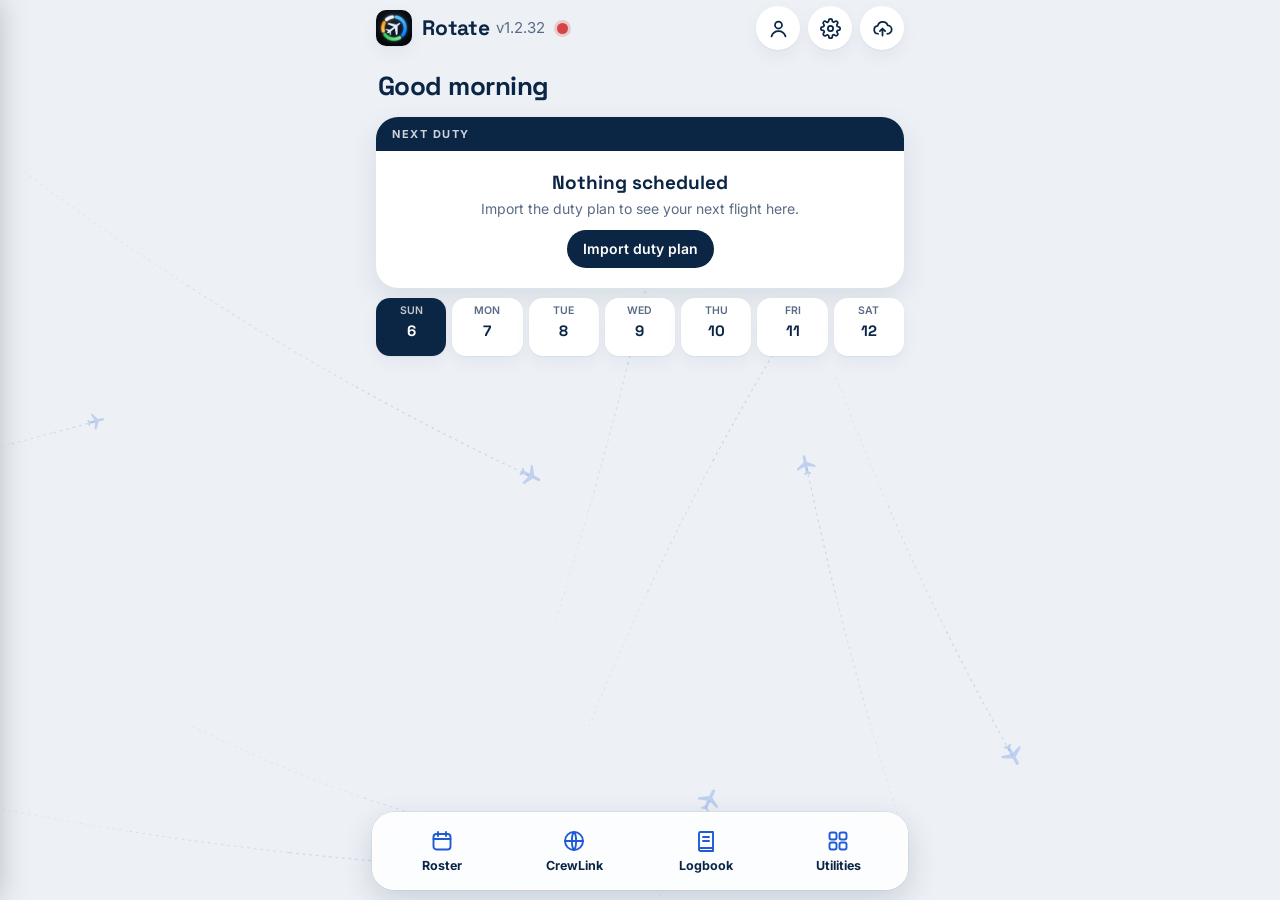
==== commit 7c23734f: "v1.2.32: Google-style route map, SkyVector only in the map, NOTAM by runway - route map is now a fla" ====
--- a/index.html
+++ b/index.html
@@ -427,7 +427,7 @@
 .ofxr b{font:700 14px var(--ff)}
 .ofxr span.tp{border-radius:5px;padding:0 5px}
 .ofmw{padding:10px}
-.ofm{position:relative;border-radius:12px;overflow:hidden;background:#03060f;min-height:200px}
+.ofm{position:relative;border-radius:12px;overflow:hidden;background:#65d0e5;min-height:200px}
 .ofm canvas{position:absolute;left:0;top:0;display:block}
 .ofm .ofmo{cursor:pointer}
 .ofml{display:flex;flex-wrap:wrap;gap:4px 12px;font-size:11.5px;color:var(--tx2);margin:8px 2px 2px}
@@ -553,7 +553,7 @@
 .ntl>div{padding:0 0 8px}
 .ntsec>div{padding-left:10px}
 .ofmbox{position:relative}
-.ofmx{position:absolute;top:8px;right:8px;width:38px;height:38px;border-radius:50%;border:0;background:rgba(0,0,0,.55);color:#fff;display:grid;place-items:center;cursor:pointer;z-index:2}
+.ofmx{position:absolute;top:8px;right:8px;width:38px;height:38px;border-radius:50%;border:0;background:#fff;color:#3c4043;box-shadow:0 1px 4px rgba(0,0,0,.25);display:grid;place-items:center;cursor:pointer;z-index:2}
 #ofmv{position:fixed;inset:0;z-index:90;background:#03060f;display:flex;flex-direction:column;color:#fff}
 #ofmv[hidden]{display:none}
 #ofmv .ofvb span{font:700 16px var(--ff)}
@@ -567,6 +567,30 @@
 [data-theme="dark"] .ofms,[data-theme="dark"] .ntw em,[data-theme="dark"] .ntwhy i.r,[data-theme="dark"] .wxg.warn>summary .wxr{color:#ffb340}
 [data-theme="dark"] .ntwhy i.h{color:#ff6961}
 [data-theme="dark"] .brz.ok{color:#5be07a}
+#ofmv{background:#fff;color:#202124}
+#ofmv .ofvb button{background:#f1f3f4;color:#202124}
+#ofmv .ofvb span{color:#202124}
+#ofmv .ofmsk{background:#e8f0fe;color:#1967d2}
+#ofmv .ofvh{color:#5f6368}
+#ofmv .ofmvs{background:#65d0e5}
+#ofmv .ofmvi .sgi{background:#f1f3f4;color:#202124}
+#ofmv .ofmvi .sgh{color:#5f6368}
+#ofmv .ofmvi .sgs.off{color:#5f6368}
+.ntrw{display:flex;align-items:center;gap:6px 10px;margin:2px 0 8px;flex-wrap:wrap}
+.ntrw>span{font-size:12px;color:var(--tx2);font-weight:700}
+.ntrw>div{display:flex;flex-wrap:wrap;gap:6px}
+.ntrw button{border:0;border-radius:9px;padding:0 11px;background:var(--sel);color:var(--tx);font:700 13px var(--ff);cursor:pointer;min-height:34px;-webkit-tap-highlight-color:transparent}
+.ntrw button.on{background:var(--ac);color:#fff}
+.ntrw button i{font:800 8.5px var(--fb);font-style:normal;margin-left:4px;opacity:.85;vertical-align:1px}
+.ntsh{margin:10px 0 2px;font:800 11px var(--fb);letter-spacing:.08em;text-transform:uppercase;color:#b05f00}
+.nti{cursor:pointer}
+.nth{display:block;font-size:14px;line-height:1.3;color:var(--tx)}
+.nti .ntih{margin-top:3px}
+.nti .ntih i{font-style:normal;font-weight:700;color:var(--ac)}
+.ntx{margin-top:5px;font:12px/1.42 ui-monospace,Menlo,monospace;white-space:pre-wrap;word-break:break-word;color:var(--tx2);display:-webkit-box;-webkit-line-clamp:3;-webkit-box-orient:vertical;overflow:hidden}
+.nti.full .ntx{display:block;color:var(--tx)}
+.nti.act{box-shadow:inset 3px 0 0 var(--ac)}
+[data-theme="dark"] .ntsh{color:#ffb340}
 </style>
 </head>
 <body>
@@ -706,8 +730,8 @@
 
 <div id="brief" role="dialog" aria-modal="true" aria-label="Flight briefing" hidden></div>
 <script>
-const VER="v1.2.31";
-const BUILD="202611281900";
+const VER="v1.2.32";
+const BUILD="202611282300";
 let THEME="auto";try{THEME=localStorage.getItem("rot_theme")||"auto"}catch(e){}
 function themeApply(){const r=document.documentElement;if(THEME=="auto")r.removeAttribute("data-theme");else r.setAttribute("data-theme",THEME);try{bgColors();bgDraw(performance.now())}catch(e){}}
 themeApply();
@@ -2520,79 +2544,102 @@
   +'<div class="ofxr" id="ofxR"></div><p class="brn">'+tt("From the OFP navigation log at the planned level. Purple bands: tropopause within 2,000 ft of the level, where clear-air turbulence is more likely. Turbulence, icing and CB areas are in the SIGMET and in the SIGWX charts below.","Dal navigation log dell'OFP al livello pianificato. Fasce viola: tropopausa entro 2.000 ft dal livello, dove la turbolenza in aria chiara è più probabile. Aree di turbolenza, ghiaccio e CB nei SIGMET e nelle carte SIGWX qui sotto.")+'</p></div>'}
 function ofpWxSel(i){const g=OFPWX&&OFPWX[i],r=$("#ofxR");if(!g||!r)return;const s=(x,v)=>{const e=$(x);if(e)for(const k in v)e.setAttribute(k,v[k])};s("#ofxL",{x1:g.x,x2:g.x});s("#ofxA",{cx:g.x,cy:g.ya});s("#ofxB",{cx:g.x,cy:g.yb});
  r.innerHTML='<b>'+esc(g.n.split("/")[0])+'</b>'+(g.eto?'<span>'+g.eto.slice(0,2)+":"+g.eto.slice(2)+'Z</span>':'')+'<span>'+esc(g.lv||"—")+'</span><span>'+String(g.wd).padStart(3,"0")+'°/'+g.ws+' kt'+(g.hc!=null&&Math.abs(g.hc)>=1?' · '+(g.hc>0?tt("head ","contrario "):tt("tail ","coda "))+Math.abs(g.hc):'')+'</span><span>'+(g.t>0?"+":g.t<0?"−":"")+Math.abs(g.t)+' °C'+(g.isa!=null?' · ISA '+(g.isa>=0?"+":"−")+Math.abs(Math.round(g.isa)):'')+'</span>'+(g.tp?'<span'+(g.fl&&g.tp-g.fl<=20&&/^FL/.test(g.lv)?' class="tp"':'')+'>TROP FL'+g.tp+'</span>':'')}
-/* mappa della rotta sul globo (la stessa Terra di notte di Stats): rotta, ETOPS e alternati, EEP/ETP/EXP, aree SIGMET e AIRMET del briefing.
-   Nella pagina tocca un'area per i dettagli o la mappa per aprirla a tutto schermo (trascina, pizzica, doppio tocco; nomi dei punti con lo zoom) */
-const ofpPj=(la0,lo0)=>{const c0=Math.cos(lbRad(la0)),s0=Math.sin(lbRad(la0));return(la,lo)=>{const a=lbRad(la),d=lbRad(lo-lo0),ca=Math.cos(a);return[ca*Math.sin(d),c0*Math.sin(a)-s0*ca*Math.cos(d),s0*Math.sin(a)+c0*ca*Math.cos(d)]}};
-function ofpMapG(O,AP){const dep=apLL(O.fi),arr=apLL(O.ti),wp=(O.wp||[]).filter(w=>w.la!=null),RT=[].concat(dep?[dep]:[],wp.map(w=>[w.la,w.lo]),arr?[arr]:[]),MK=[];
- (AP||[]).forEach(r=>{if(r.k=="dep"||r.k=="arr")return;const p=apLL(r.ap);if(p)MK.push({p,n:r.ap,k:r.k})});return{O,dep,arr,wp,RT,MK,etp:O.etp||[]}}
-function ofpMapFit(G,W,H,pd){const pts=G.RT.concat(G.MK.map(m=>m.p));let sx=0,sy=0,sz=0;pts.forEach(([la,lo])=>{const a=lbRad(la),o=lbRad(lo);sx+=Math.cos(a)*Math.cos(o);sy+=Math.cos(a)*Math.sin(o);sz+=Math.sin(a)});
- let la=lbDeg(Math.atan2(sz,Math.hypot(sx,sy))),lo=lbDeg(Math.atan2(sy,sx));const bb=()=>{const pj=ofpPj(la,lo);let x0=1e9,x1=-1e9,y0=1e9,y1=-1e9;pts.forEach(([a,o])=>{const q=pj(a,o);if(q[2]<=0)return;x0=Math.min(x0,q[0]);x1=Math.max(x1,q[0]);y0=Math.min(y0,q[1]);y1=Math.max(y1,q[1])});return[x0,x1,y0,y1]};
- let b=bb();const xc=(b[0]+b[1])/2,yc=(b[2]+b[3])/2,z=Math.sqrt(Math.max(0,1-xc*xc-yc*yc)),c0=Math.cos(lbRad(la)),s0=Math.sin(lbRad(la));la=lbDeg(Math.asin(Math.max(-1,Math.min(1,c0*yc+s0*z))));lo+=lbDeg(Math.atan2(xc,c0*z-s0*yc));b=bb();
- return{la,lo,R:Math.min((W/2-pd)/Math.max(.002,Math.abs(b[0]),Math.abs(b[1])),(H/2-pd)/Math.max(.002,Math.abs(b[2]),Math.abs(b[3])),W*40)}}
-const OFPGL={};
-function ofpMapDraw(host,G,S,sel,V,full){const W=host.clientWidth||340,H=host.clientHeight||240,dpr=Math.min(2.5,window.devicePixelRatio||1),g=OFPGL;
- if(!g.cv){g.cv=document.createElement("canvas");g.cv.className="ofmg";try{g.E=glEarth(g.cv)}catch(e){g.E=null}}
- const E=g.E,gc=g.cv;let ov=host.querySelector("canvas.ofmo");if(!ov){ov=document.createElement("canvas");ov.className="ofmo"}
- if(E&&gc.parentNode!==host)host.insertBefore(gc,host.firstChild);if(ov.parentNode!==host)host.appendChild(ov);
- [gc,ov].forEach(c=>{const w=Math.round(W*dpr),h=Math.round(H*dpr);if(c.width!=w||c.height!=h){c.width=w;c.height=h}c.style.width=W+"px";c.style.height=H+"px"});
- const R=V.R,cx=W/2,cy=H/2,pj=ofpPj(V.la,V.lo),P=(la,lo)=>{const p=pj(la,lo);return[cx+R*p[0],cy-R*p[1],p[2]]},QP=p=>{const q=P(p[0],p[1]);return q[2]>0?q:null};
- const glDraw=()=>{try{if(E&&E.has&&gc.parentNode===host)E.draw(W,H,dpr,R,V.lo,V.la)}catch(e){}};if(E){if(E.has)glDraw();else earthImg(im=>{try{if(!E.has)E.setImg(im);glDraw()}catch(e){}})}
- const c=ov.getContext("2d");c.setTransform(dpr,0,0,dpr,0,0);c.clearRect(0,0,W,H);
- if(!E){const gr=c.createRadialGradient(cx,cy,0,cx,cy,R*1.1);gr.addColorStop(0,"#11295a");gr.addColorStop(1,"#050c1e");c.fillStyle="#03060f";c.fillRect(0,0,W,H);c.fillStyle=gr;c.beginPath();c.arc(cx,cy,R,0,6.3);c.fill()}
- c.strokeStyle="rgba(255,255,255,.09)";c.lineWidth=1;const line=pts=>{let on=false;c.beginPath();pts.forEach(([la,lo])=>{const q=P(la,lo);if(q[2]<=0){on=false;return}on?c.lineTo(q[0],q[1]):c.moveTo(q[0],q[1]);on=true});c.stroke()};
- const st=R>W*6?2:R>W*2?5:10;for(let la=-80;la<=80;la+=st){const a=[];for(let lo=-180;lo<=180;lo+=Math.min(3,st/2))a.push([la,lo]);line(a)}for(let lo=-180;lo<180;lo+=st){const a=[];for(let la=-80;la<=80;la+=Math.min(3,st/2))a.push([la,lo]);line(a)}
- const PH=[];S.forEach((s,i)=>{if(!s.p)return;const pa=new Path2D();let vis=false;s.p.forEach(([la,lo],j)=>{const q=P(la,lo);if(q[2]>0)vis=true;j?pa.lineTo(q[0],q[1]):pa.moveTo(q[0],q[1])});pa.closePath();if(!vis)return;PH.push([i,pa]);
-  c.fillStyle=hexA(s.c,i===sel?.5:.3);c.fill(pa);c.strokeStyle=s.c;c.lineWidth=i===sel?2.6:1.4;c.stroke(pa)});
- c.save();c.strokeStyle="#fff";c.lineWidth=full?2.6:2.2;c.lineJoin="round";c.shadowColor="rgba(0,0,0,.7)";c.shadowBlur=5;c.beginPath();let on=false;G.RT.forEach(([la,lo])=>{const q=P(la,lo);if(q[2]<=0){on=false;return}on?c.lineTo(q[0],q[1]):c.moveTo(q[0],q[1]);on=true});c.stroke();c.restore();
- c.fillStyle="#fff";G.wp.forEach(w=>{const q=QP([w.la,w.lo]);if(!q)return;c.beginPath();c.arc(q[0],q[1],full?2.2:1.6,0,6.3);c.fill()});
- const PL=[],tag=(x,y,t,col,big,sm)=>{c.font=(big?"700 12px ":sm?"700 9.5px ":"700 10.5px ")+"-apple-system,system-ui,sans-serif";const w=c.measureText(t).width+8,h=big?17:sm?13:15;
-  for(const[ox,oy]of[[-w/2,-h-6],[-w/2,7],[8,-h/2],[-w-8,-h/2],[8,4],[-w-8,4]]){const tx=x+ox,ty=y+oy;if(tx<2||ty<2||tx+w>W-2||ty+h>H-2||PL.some(r=>tx<r[0]+r[2]&&tx+w>r[0]&&ty<r[1]+r[3]&&ty+h>r[1]))continue;PL.push([tx,ty,w,h]);
-   c.fillStyle="rgba(0,0,0,.62)";c.beginPath();c.roundRect?c.roundRect(tx,ty,w,h,4):c.rect(tx,ty,w,h);c.fill();c.fillStyle=col;c.fillText(t,tx+4,ty+h-(big?4.5:sm?3.5:4));return}};
- const dq=G.dep&&QP(G.dep),aq=G.arr&&QP(G.arr);[dq,aq].forEach(q=>{if(q)PL.push([q[0]-6,q[1]-6,12,12])});
- G.etp.forEach(e=>{const q=QP([e.la,e.lo]);if(!q)return;c.save();c.translate(q[0],q[1]);c.rotate(Math.PI/4);c.fillStyle="#ffd60a";c.fillRect(-3.5,-3.5,7,7);c.restore()});
- G.MK.forEach(m=>{const q=QP(m.p);if(!q)return;c.strokeStyle=/^alt/.test(m.k)?"#64d2ff":"#30d158";c.lineWidth=2;c.beginPath();c.arc(q[0],q[1],4.5,0,6.3);c.stroke()});
- [dq,aq].forEach(q=>{if(!q)return;c.fillStyle="#fff";c.beginPath();c.arc(q[0],q[1],4.5,0,6.3);c.fill()});
- if(dq)tag(dq[0],dq[1],G.O.fi,"#fff",1);if(aq)tag(aq[0],aq[1],G.O.ti,"#fff",1);
- G.MK.filter(m=>!/^alt/.test(m.k)).concat(G.MK.filter(m=>/^alt/.test(m.k))).forEach(m=>{const q=QP(m.p);if(q)tag(q[0],q[1],m.n,/^alt/.test(m.k)?"#64d2ff":"#30d158")});
- G.etp.forEach(e=>{const q=QP([e.la,e.lo]);if(q)tag(q[0],q[1],e.n,"#ffd60a",0,1)});
- S.forEach(s=>{if(!s.p)return;let ax=0,ay=0,n=0;s.p.forEach(([la,lo])=>{const q=P(la,lo);if(q[2]>0){ax+=q[0];ay+=q[1];n++}});if(n)tag(ax/n,ay/n,s.t,"#fff",0,1)});
- if(full)G.wp.forEach(w=>{if(/^(TOC|TOD)$/.test(w.n))return;const q=QP([w.la,w.lo]);if(q)tag(q[0],q[1],ofpShort(w.n),"rgba(255,255,255,.88)",0,1)});
+/* mappa della rotta in stile Google (Mercatore, senza strade): terreno e rilievo NASA, confini Natural Earth, nomi di paesi e oceani.
+   Sopra: rotta, punti, ETOPS/ERA e alternati, EEP/ETP/EXP, aree SIGMET/AIRMET. Nella pagina: tocca un'area per i dettagli o la mappa per aprirla a tutto schermo */
+const GM={w:[]},GMLAT=80;
+const gmX=lon=>(lon+180)/360,gmY=lat=>{const l=Math.max(-85,Math.min(85,lat));return .5-Math.log(Math.tan(Math.PI/4+lbRad(l)/2))/(2*Math.PI)},gmLat=y=>lbDeg(2*Math.atan(Math.exp((.5-y)*2*Math.PI))-Math.PI/2);
+function gmLoad(cb){if(GM.ok){cb();return}GM.w.push(cb);if(GM.w.length>1)return;let n=0;const done=()=>{if(++n<2)return;GM.ok=1;const w=GM.w;GM.w=[];w.forEach(f=>{try{f()}catch(e){}})};
+ const im=new Image();im.decoding="async";im.onload=()=>{GM.img=im;done()};im.onerror=done;im.src="img/map/terrain.webp";
+ fetch("img/map/world.json").then(r=>r.ok?r.json():null).then(j=>{try{if(j)gmBuild(j)}catch(e){}done()},done)}
+function gmBuild(j){const A=j.a.map(q=>{const o=[];let x=q[0],y=q[1];o.push([gmX(x/100),gmY(y/100)]);for(let k=2;k<q.length;k+=2){x+=q[k];y+=q[k+1];o.push([gmX(x/100),gmY(y/100)])}return o});
+ /* linee continue anche attraverso l'antimeridiano (Russia, Fiji, Antartide): niente salti da un bordo all'altro del mondo */
+ const land=new Path2D(),bord=new Path2D();let off=0,px=null;const pt=(p,q,mv)=>{let x=q[0]+off;if(px!=null&&!mv){if(x-px>.5){off-=1;x-=1}else if(px-x>.5){off+=1;x+=1}}mv?p.moveTo(x,q[1]):p.lineTo(x,q[1]);px=x};
+ A.forEach((a,i)=>{if(!j.b[i])return;off=0;px=null;a.forEach((q,k)=>pt(bord,q,!k))});
+ j.c.forEach(c=>c[5].forEach(poly=>poly.forEach(rg=>{off=0;px=null;let first=true;rg.forEach(i=>{const a=i>=0?A[i]:A[~i].slice().reverse();a.forEach((q,k)=>{if(!first&&!k)return;pt(land,q,first);first=false})});land.closePath()})));
+ GM.land=land;GM.bord=bord;GM.lab=j.c.map(c=>({c:c[0],n:c[1],x:gmX(c[2]),y:gmY(c[3]),a:c[4]}))}
+let GMDN=null;const gmName=c=>{if(!c.c)return c.n;try{if(!GMDN||GMDN.l!=LANG){GMDN={l:LANG,f:new Intl.DisplayNames([LANG=="it"?"it":"en"],{type:"region"})}}return GMDN.f.of(c.c)||c.n}catch(e){return c.n}};
+const GMSEA=[[35,-40,"North Atlantic Ocean","Oceano Atlantico settentrionale",0],[-25,-15,"South Atlantic Ocean","Oceano Atlantico meridionale",0],[30,-150,"North Pacific Ocean","Oceano Pacifico settentrionale",0],[30,165,"North Pacific Ocean","Oceano Pacifico settentrionale",0],[-25,-120,"South Pacific Ocean","Oceano Pacifico meridionale",0],[-20,80,"Indian Ocean","Oceano Indiano",0],[80,-10,"Arctic Ocean","Mar Glaciale Artico",0],[-62,30,"Southern Ocean","Oceano Australe",0],
+ [35,18,"Mediterranean Sea","Mar Mediterraneo",1],[15,-75,"Caribbean Sea","Mar dei Caraibi",1],[25,-90,"Gulf of Mexico","Golfo del Messico",1],[43.3,34,"Black Sea","Mar Nero",1],[20,38,"Red Sea","Mar Rosso",1],[15,63,"Arabian Sea","Mar Arabico",1],[14,88,"Bay of Bengal","Golfo del Bengala",1],[13,114,"South China Sea","Mar Cinese Meridionale",1],[40,135,"Sea of Japan","Mar del Giappone",1],[56,3,"North Sea","Mare del Nord",1],[58,19.5,"Baltic Sea","Mar Baltico",1],[58,-55,"Labrador Sea","Mare del Labrador",1],[68,2,"Norwegian Sea","Mare di Norvegia",1],[60,-86,"Hudson Bay","Baia di Hudson",1],[45.5,-4.5,"Bay of Biscay","Golfo di Biscaglia",1],[-38,160,"Tasman Sea","Mar di Tasmania",1],[-15,155,"Coral Sea","Mar dei Coralli",1],[42,51,"Caspian Sea","Mar Caspio",1],[26.5,52,"Persian Gulf","Golfo Persico",1],[39,10.5,"Tyrrhenian Sea","Mar Tirreno",2],[43,15.5,"Adriatic Sea","Mare Adriatico",2],[38,19.5,"Ionian Sea","Mar Ionio",2],[39,25,"Aegean Sea","Mar Egeo",2],[64,-35,"Denmark Strait","Stretto di Danimarca",2],[50,-6.5,"Celtic Sea","Mar Celtico",2]];
+/* geometria della rotta in coordinate del mondo (longitudini rese continue anche attraverso l'antimeridiano) */
+function ofpMapG(O,AP){const dep=apLL(O.fi),arr=apLL(O.ti),wp=(O.wp||[]).filter(w=>w.la!=null),raw=[].concat(dep?[{la:dep[0],lo:dep[1]}]:[],wp,arr?[{la:arr[0],lo:arr[1]}]:[]),RT=[];let px=null;
+ raw.forEach((p,i)=>{if(i){const a=raw[i-1],dd=lbGc([0,a.la,a.lo],[0,p.la,p.lo],.5);const n=Math.max(1,Math.round(Math.hypot(p.la-a.la,(p.lo-a.lo)*Math.cos(lbRad(p.la)))/4));for(let k=1;k<=n;k++){const q=lbGc([0,a.la,a.lo],[0,p.la,p.lo],k/n);let x=gmX(q[1]);x+=Math.round(px-x);RT.push([x,gmY(q[0])]);px=x}}else{px=gmX(p.lo);RT.push([px,gmY(p.la)])}});
+ const near=(x)=>{if(!RT.length)return x;const m=RT[RT.length>>1][0];return x+Math.round(m-x)},pt=(la,lo)=>{const x=gmX(lo);return[near(x),gmY(la)]};
+ const MK=[];(AP||[]).forEach(r=>{if(r.k=="dep"||r.k=="arr")return;const p=apLL(r.ap);if(p)MK.push({p:pt(p[0],p[1]),n:r.ap,k:r.k})});
+ return{O,RT,pt,MK,dep:dep&&pt(dep[0],dep[1]),arr:arr&&pt(arr[0],arr[1]),wp:wp.map(w=>({n:w.n,q:pt(w.la,w.lo)})),etp:(O.etp||[]).map(e=>({n:e.n,q:pt(e.la,e.lo)}))}}
+function ofpMapFit(G,W,H,pd){const P=G.RT.concat(G.MK.map(m=>m.p));let x0=1e9,x1=-1e9,y0=1e9,y1=-1e9;P.forEach(([x,y])=>{x0=Math.min(x0,x);x1=Math.max(x1,x);y0=Math.min(y0,y);y1=Math.max(y1,y)});
+ const s=Math.max(W*.9,Math.min((W-2*pd)/Math.max(1e-4,x1-x0),(H-2*pd)/Math.max(1e-4,y1-y0),W*400));return{x:(x0+x1)/2,y:(y0+y1)/2,s}}
+function gmClamp(V,W,H){V.s=Math.max(W*.9,Math.min(W*400,V.s));const t=gmY(GMLAT),b=gmY(-GMLAT),h=H/2/V.s;V.y=b-t<2*h?(t+b)/2:Math.max(t+h,Math.min(b-h,V.y));V.x=((V.x%1)+1)%1;return V}
+function ofpMapDraw(host,G,S,sel,V,full){const W=host.clientWidth||340,H=host.clientHeight||240,dpr=Math.min(2.5,window.devicePixelRatio||1);
+ let cv=host.querySelector("canvas.ofmo");if(!cv){cv=document.createElement("canvas");cv.className="ofmo";host.appendChild(cv)}const w=Math.round(W*dpr),h=Math.round(H*dpr);if(cv.width!=w||cv.height!=h){cv.width=w;cv.height=h}cv.style.width=W+"px";cv.style.height=H+"px";
+ const c=cv.getContext("2d"),k0=Math.floor(V.x-W/2/V.s),k1=Math.floor(V.x+W/2/V.s),SX=x=>(x-V.x)*V.s+W/2,SY=y=>(y-V.y)*V.s+H/2;
+ c.setTransform(dpr,0,0,dpr,0,0);c.fillStyle="#65d0e5";c.fillRect(0,0,W,H);
+ for(let k=k0;k<=k1;k++){c.setTransform(dpr*V.s,0,0,dpr*V.s,dpr*SX(k),dpr*SY(0));
+  if(GM.img){c.save();if(GM.land)c.clip(GM.land);c.imageSmoothingEnabled=true;c.imageSmoothingQuality="high";c.drawImage(GM.img,0,gmY(GMLAT),1,gmY(-GMLAT)-gmY(GMLAT));c.restore()}else if(GM.land){c.fillStyle="#c2ecd9";c.fill(GM.land)}
+  if(GM.bord){c.lineWidth=(V.s>W*8?1.1:.8)/V.s;c.strokeStyle="rgba(95,104,112,.7)";c.stroke(GM.bord)}}
+ c.setTransform(dpr,0,0,dpr,0,0);const ey=SY(.5);if(ey>0&&ey<H){c.save();c.setLineDash([6,5]);c.strokeStyle="rgba(40,110,140,.45)";c.lineWidth=1;c.beginPath();c.moveTo(0,ey);c.lineTo(W,ey);c.stroke();c.restore()}
+ const ks=[];for(let k=k0-1;k<=k1+1;k++)ks.push(k);const PH=[],LB=[],PL=[],FT='-apple-system,system-ui,"Helvetica Neue",sans-serif';
+ const fits=(x,y,w,h)=>!(x<2||y<2||x+w>W-2||y+h>H-2||PL.some(r=>x<r[0]+r[2]&&x+w>r[0]&&y<r[1]+r[3]&&y+h>r[1]));
+ const lab=(x,y,t,font,col,pos)=>{c.font=font;const fs=parseFloat(font.match(/(\d+(?:\.\d+)?)px/)[1]),w=c.measureText(t).width,h=fs+2,cand=pos=="c"?[[-w/2,-h/2]]:[[-w/2,-h-6],[-w/2,7],[8,-h/2],[-w-8,-h/2]];
+  for(const[ox,oy]of cand){if(!fits(x+ox,y+oy,w,h))continue;PL.push([x+ox-1,y+oy-1,w+2,h+2]);LB.push([x+ox,y+oy+fs*.82,t,font,col]);return true}return false};
+ /* aree SIGMET */
+ S.forEach((s,i)=>{if(!s.p)return;const base=s.p.map(([la,lo])=>G.pt(la,lo));ks.forEach(k=>{const pa=new Path2D();base.forEach(([x,y],j)=>{const X=SX(x+k),Y=SY(y);j?pa.lineTo(X,Y):pa.moveTo(X,Y)});pa.closePath();PH.push([i,pa]);c.fillStyle=hexA(s.c,i===sel?.42:.24);c.fill(pa);c.strokeStyle=s.c;c.lineWidth=i===sel?2.8:1.6;c.stroke(pa)})});
+ /* rotta: bordo bianco e linea blu, come i percorsi di Google */
+ ks.forEach(k=>{const vis=G.RT.some(([x,y])=>{const X=SX(x+k);return X>-50&&X<W+50});if(!vis)return;c.beginPath();G.RT.forEach(([x,y],j)=>{const X=SX(x+k),Y=SY(y);j?c.lineTo(X,Y):c.moveTo(X,Y)});c.lineJoin=c.lineCap="round";c.strokeStyle="#fff";c.lineWidth=full?7:6;c.stroke();c.strokeStyle="#1a73e8";c.lineWidth=full?4:3.4;c.stroke()});
+ const each=(q,f)=>ks.forEach(k=>{const X=SX(q[0]+k),Y=SY(q[1]);if(X>-30&&X<W+30&&Y>-30&&Y<H+30)f(X,Y)});
+ if(full||V.s>W*3)G.wp.forEach(w=>{if(/^(TOC|TOD)$/.test(w.n))return;each(w.q,(X,Y)=>{c.beginPath();c.arc(X,Y,3,0,6.3);c.fillStyle="#fff";c.fill();c.lineWidth=1.6;c.strokeStyle="#1a73e8";c.stroke()})});
+ G.etp.forEach(e=>each(e.q,(X,Y)=>{c.save();c.translate(X,Y);c.rotate(Math.PI/4);c.fillStyle="#f9ab00";c.strokeStyle="#fff";c.lineWidth=1.5;c.fillRect(-4,-4,8,8);c.strokeRect(-4,-4,8,8);c.restore()}));
+ const mcol=m=>/^alt/.test(m.k)?["#9334e6","#7627bb"]:["#188038","#137333"];
+ G.MK.forEach(m=>each(m.p,(X,Y)=>{c.beginPath();c.arc(X,Y,5.5,0,6.3);c.fillStyle="#fff";c.fill();c.lineWidth=2.6;c.strokeStyle=mcol(m)[0];c.stroke()}));
+ [G.dep,G.arr].forEach(q=>q&&each(q,(X,Y)=>{c.beginPath();c.arc(X,Y,6.5,0,6.3);c.fillStyle="#1a73e8";c.fill();c.lineWidth=2.6;c.strokeStyle="#fff";c.stroke()}));
+ /* etichette: prima quelle del volo, poi paesi e oceani negli spazi liberi */
+ [G.dep,G.arr].forEach(q=>q&&each(q,(X,Y)=>PL.push([X-8,Y-8,16,16])));
+ [[G.dep,G.O.fi],[G.arr,G.O.ti]].forEach(([q,n])=>q&&n&&each(q,(X,Y)=>lab(X,Y,n,"700 13.5px "+FT,"#202124")));
+ G.MK.filter(m=>!/^alt/.test(m.k)).concat(G.MK.filter(m=>/^alt/.test(m.k))).forEach(m=>each(m.p,(X,Y)=>lab(X,Y,m.n,"700 12px "+FT,mcol(m)[1])));
+ G.etp.forEach(e=>each(e.q,(X,Y)=>lab(X,Y,e.n,"700 10.5px "+FT,"#b06000")));
+ S.forEach(s=>{if(!s.p)return;let ax=0,ay=0;const b=s.p.map(([la,lo])=>G.pt(la,lo));b.forEach(([x,y])=>{ax+=x;ay+=y});each([ax/b.length,ay/b.length],(X,Y)=>lab(X,Y,s.t,"800 11px "+FT,s.c,"c"))});
+ if(full||V.s>W*3)G.wp.forEach(w=>{if(/^(TOC|TOD)$/.test(w.n))return;each(w.q,(X,Y)=>lab(X,Y,ofpShort(w.n),"600 10.5px "+FT,"#174ea6"))});
+ if(GM.lab){const kmpx=V.s/40075;GM.lab.forEach(cn=>{const sz=Math.sqrt(cn.a)*kmpx;if(sz<26)return;const t=gmName(cn),fs=sz>220?14:sz>90?12.5:11;each([cn.x,cn.y],(X,Y)=>lab(X,Y,t,"500 "+fs+"px "+FT,"#3c4043","c"))})}
+ const z=V.s/W;GMSEA.forEach(o=>{if(o[4]==0&&z>9||o[4]==1&&(z<2.2||z>40)||o[4]==2&&z<6)return;const t=tt(o[2],o[3]),words=t.split(" "),lines=o[4]==0&&words.length>2?[words.slice(0,-1).join(" "),words[words.length-1]]:[t];
+  each([gmX(o[1]),gmY(o[0])],(X,Y)=>{const fs=o[4]==0?13.5:11.5;c.font="400 "+fs+"px "+FT;const sp=o[4]==0?2.2:1.2,ww=Math.max(...lines.map(l=>c.measureText(l).width+sp*l.length)),hh=lines.length*(fs+5);
+   if(!fits(X-ww/2,Y-hh/2,ww,hh))return;PL.push([X-ww/2,Y-hh/2,ww,hh]);lines.forEach((l,i)=>LB.push([X-(c.measureText(l).width+sp*l.length)/2,Y-hh/2+(i+.82)*(fs+5),l,"400 "+fs+"px "+FT,"#1d7c9c",sp]))})});
+ c.lineJoin="round";LB.forEach(([x,y,t,f,col,sp])=>{c.font=f;if("letterSpacing"in c)c.letterSpacing=(sp||0)+"px";c.lineWidth=3.4;c.strokeStyle="rgba(255,255,255,.92)";c.strokeText(t,x,y);c.fillStyle=col;c.fillText(t,x,y);if("letterSpacing"in c)c.letterSpacing="0px"});
+ c.font="500 9.5px "+FT;c.fillStyle="rgba(32,33,36,.55)";c.fillText("Natural Earth · NASA",6,H-6);
  return{PH,c,dpr}}
 function ofpMap(host,O,AP,S,sel,onSel,onOpen){const W=host.clientWidth||340,H=Math.round(Math.max(210,Math.min(320,W*.7)));host.style.height=H+"px";const G=ofpMapG(O,AP);if(G.RT.length<2){const b=host.closest(".ofmw");if(b)b.hidden=true;return}
- const out=ofpMapDraw(host,G,S,sel,ofpMapFit(G,W,H,30),0),ov=host.querySelector("canvas.ofmo");
- ov.onclick=e=>{const r=ov.getBoundingClientRect(),x=e.clientX-r.left,y=e.clientY-r.top;let hit=null;for(let j=out.PH.length-1;j>=0;j--)if(out.c.isPointInPath(out.PH[j][1],x*out.dpr,y*out.dpr)){hit=out.PH[j][0];break}if(hit!=null){if(onSel)onSel(hit===sel?null:hit)}else if(onOpen)onOpen()}}
+ const draw=()=>{if(!document.body.contains(host))return;const out=ofpMapDraw(host,G,S,sel,gmClamp(ofpMapFit(G,W,H,28),W,H),0),cv=host.querySelector("canvas.ofmo");
+  cv.onclick=e=>{const r=cv.getBoundingClientRect(),x=e.clientX-r.left,y=e.clientY-r.top;let hit=null;for(let j=out.PH.length-1;j>=0;j--)if(out.c.isPointInPath(out.PH[j][1],x*out.dpr,y*out.dpr)){hit=out.PH[j][0];break}if(hit!=null){if(onSel)onSel(hit===sel?null:hit)}else if(onOpen)onOpen()}};
+ draw();if(!GM.ok)gmLoad(draw)}
 function ofpMapView(O,AP,S,onClose){const G=ofpMapG(O,AP);if(G.RT.length<2)return;let v=$("#ofmv");if(!v){v=document.createElement("div");v.id="ofmv";v.setAttribute("role","dialog");v.setAttribute("aria-modal","true");document.body.appendChild(v)}
  const ar=d=>'<svg viewBox="0 0 24 24" width="22" height="22" fill="none" stroke="currentColor" stroke-width="2.4" stroke-linecap="round" stroke-linejoin="round"><path d="'+d+'"/></svg>',sky=ofpSky(O);
  v.innerHTML='<div class="ofvb"><button type="button" id="ofmX" aria-label="'+tt("Close","Chiudi")+'">'+ar("M6 6l12 12M18 6 6 18")+'</button><span>'+esc((O.fi||"")+" → "+(O.ti||""))+'</span>'+(sky?'<a class="ofmsk" href="'+sky+'" target="_blank" rel="noopener noreferrer">SkyVector ↗</a>':'<span style="width:44px"></span>')+'</div>'
   +'<div class="ofmvs" role="img" aria-label="'+tt("Route map","Mappa della rotta")+'"></div><div class="ofmvi" id="ofmI"></div><p class="ofvh">'+tt("Drag to move · pinch or double-tap to zoom · tap a SIGMET area","Trascina per spostare · pizzica o doppio tocco per lo zoom · tocca un'area SIGMET")+'</p>';
- v.hidden=false;document.body.style.overflow="hidden";const st=v.querySelector(".ofmvs"),Wm=()=>st.clientWidth,Hm=()=>st.clientHeight;let V=ofpMapFit(G,Wm(),Hm(),36),sel=null,out=null,raf=0;
- const lim=()=>{V.R=Math.max(Math.min(Wm(),Hm())*.38,Math.min(Math.max(Wm(),Hm())*80,V.R));V.la=Math.max(-85,Math.min(85,V.la))};
- const draw=()=>{if(raf)return;raf=requestAnimationFrame(()=>{raf=0;if(!v.hidden&&document.body.contains(st))out=ofpMapDraw(st,G,S,sel,V,1)})};
+ v.hidden=false;document.body.style.overflow="hidden";const st=v.querySelector(".ofmvs"),Wm=()=>st.clientWidth,Hm=()=>st.clientHeight;let V=gmClamp(ofpMapFit(G,Wm(),Hm(),40),Wm(),Hm()),sel=null,out=null,raf=0;
+ const draw=()=>{if(raf)return;raf=requestAnimationFrame(()=>{raf=0;if(!v.hidden&&document.body.contains(st)){gmClamp(V,Wm(),Hm());out=ofpMapDraw(st,G,S,sel,V,1)}})};
  const info=()=>{const s=sel!=null&&S[sel],b=v.querySelector("#ofmI");if(b)b.innerHTML=s?'<div class="sgi on" style="--k:'+s.c+'"><div class="sgh"><b>'+esc(s.t)+'</b><span>'+esc(s.fir)+'</span>'+(s.a?'<span>'+brDZ(s.a)+' – '+brZ(s.b)+'</span>':'')+(s.lv?'<span>'+esc(s.lv)+'</span>':'')+'</div>'+(s.st?'<div class="sgs '+s.st[0]+'">'+s.st[1]+'</div>':'')+'</div>':''};
- const inv=(x,y)=>{const px=(x-Wm()/2)/V.R,py=(Hm()/2-y)/V.R,r2=px*px+py*py;if(r2>=1)return null;const z=Math.sqrt(1-r2),c0=Math.cos(lbRad(V.la)),s0=Math.sin(lbRad(V.la));return[lbDeg(Math.asin(Math.max(-1,Math.min(1,c0*py+s0*z)))),V.lo+lbDeg(Math.atan2(px,c0*z-s0*py))]};
+ const zoomAt=(px,py,ns)=>{const W=Wm(),H=Hm(),wx=V.x+(px-W/2)/V.s,wy=V.y+(py-H/2)/V.s;ns=Math.max(W*.9,Math.min(W*400,ns));V.x=wx-(px-W/2)/ns;V.y=wy-(py-H/2)/ns;V.s=ns;draw()};
  const PT=new Map();let g0=null,tap=0;
- st.onpointerdown=e=>{try{st.setPointerCapture(e.pointerId)}catch(x){}PT.set(e.pointerId,{x:e.clientX,y:e.clientY});if(PT.size==2){const[a,b]=[...PT.values()];g0={d:Math.hypot(a.x-b.x,a.y-b.y)||1,R:V.R,mv:1}}else if(PT.size==1)g0={x:e.clientX,y:e.clientY,lo:V.lo,la:V.la,mv:0}};
- st.onpointermove=e=>{if(!PT.has(e.pointerId)||!g0)return;PT.set(e.pointerId,{x:e.clientX,y:e.clientY});
-  if(PT.size==2&&g0.d){const[a,b]=[...PT.values()];V.R=g0.R*Math.hypot(a.x-b.x,a.y-b.y)/g0.d;lim();draw()}
-  else if(PT.size==1&&g0.x!=null){const dx=e.clientX-g0.x,dy=e.clientY-g0.y;if(Math.abs(dx)+Math.abs(dy)>6)g0.mv=1;if(!g0.mv)return;V.lo=g0.lo-lbDeg(dx/V.R)/Math.max(.25,Math.cos(lbRad(V.la)));V.la=g0.la+lbDeg(dy/V.R);lim();draw()}};
+ st.onpointerdown=e=>{try{st.setPointerCapture(e.pointerId)}catch(x){}PT.set(e.pointerId,{x:e.clientX,y:e.clientY});const r=st.getBoundingClientRect();
+  if(PT.size==2){const[a,b]=[...PT.values()];g0={d:Math.hypot(a.x-b.x,a.y-b.y)||1,s:V.s,x:V.x,y:V.y,mx:(a.x+b.x)/2-r.left,my:(a.y+b.y)/2-r.top,mv:1}}else if(PT.size==1)g0={px:e.clientX,py:e.clientY,x:V.x,y:V.y,mv:0}};
+ st.onpointermove=e=>{if(!PT.has(e.pointerId)||!g0)return;PT.set(e.pointerId,{x:e.clientX,y:e.clientY});const r=st.getBoundingClientRect(),W=Wm(),H=Hm();
+  if(PT.size==2&&g0.d){const[a,b]=[...PT.values()],ns=Math.max(W*.9,Math.min(W*400,g0.s*Math.hypot(a.x-b.x,a.y-b.y)/g0.d)),mx=(a.x+b.x)/2-r.left,my=(a.y+b.y)/2-r.top,wx=g0.x+(g0.mx-W/2)/g0.s,wy=g0.y+(g0.my-H/2)/g0.s;V.s=ns;V.x=wx-(mx-W/2)/ns;V.y=wy-(my-H/2)/ns;draw()}
+  else if(PT.size==1&&g0.px!=null){const dx=e.clientX-g0.px,dy=e.clientY-g0.py;if(Math.abs(dx)+Math.abs(dy)>6)g0.mv=1;if(!g0.mv)return;V.x=g0.x-dx/V.s;V.y=g0.y-dy/V.s;draw()}};
  st.onpointerup=st.onpointercancel=e=>{const n=PT.size;PT.delete(e.pointerId);
-  if(n==1&&g0&&g0.x!=null&&!g0.mv&&e.type=="pointerup"){const r=st.getBoundingClientRect(),x=e.clientX-r.left,y=e.clientY-r.top,t=Date.now();
-   if(t-tap<320){const q=inv(x,y);if(q){V.la=q[0];V.lo=q[1]}V.R*=2.2;lim();tap=0;draw()}
-   else{tap=t;let hit=null;if(out)for(let j=out.PH.length-1;j>=0;j--)if(out.c.isPointInPath(out.PH[j][1],x*out.dpr,y*out.dpr)){hit=out.PH[j][0];break}sel=hit===sel?null:hit;info();draw()}}
-  if(PT.size==1){const[a]=[...PT.values()];g0={x:a.x,y:a.y,lo:V.lo,la:V.la,mv:1}}else if(!PT.size)g0=null};
- st.onwheel=e=>{e.preventDefault();V.R*=e.deltaY<0?1.2:1/1.2;lim();draw()};v.addEventListener("gesturestart",e=>e.preventDefault());
- const rs=()=>{lim();draw()},key=e=>{if(e.key=="Escape")close()},close=()=>{v.hidden=true;v.innerHTML="";document.body.style.overflow="";window.removeEventListener("resize",rs);document.removeEventListener("keydown",key);if(onClose)onClose()};
- window.addEventListener("resize",rs);document.addEventListener("keydown",key);v.querySelector("#ofmX").onclick=close;draw();v.querySelector("#ofmX").focus()}
+  if(n==1&&g0&&g0.px!=null&&!g0.mv&&e.type=="pointerup"){const r=st.getBoundingClientRect(),x=e.clientX-r.left,y=e.clientY-r.top,t=Date.now();
+   if(t-tap<320){zoomAt(x,y,V.s*2);tap=0}else{tap=t;let hit=null;if(out)for(let j=out.PH.length-1;j>=0;j--)if(out.c.isPointInPath(out.PH[j][1],x*out.dpr,y*out.dpr)){hit=out.PH[j][0];break}sel=hit===sel?null:hit;info();draw()}}
+  if(PT.size==1){const[a]=[...PT.values()];g0={px:a.x,py:a.y,x:V.x,y:V.y,mv:1}}else if(!PT.size)g0=null};
+ st.onwheel=e=>{e.preventDefault();const r=st.getBoundingClientRect();zoomAt(e.clientX-r.left,e.clientY-r.top,V.s*(e.deltaY<0?1.25:1/1.25))};v.addEventListener("gesturestart",e=>e.preventDefault());
+ const rs=()=>draw(),key=e=>{if(e.key=="Escape")close()},close=()=>{v.hidden=true;v.innerHTML="";document.body.style.overflow="";window.removeEventListener("resize",rs);document.removeEventListener("keydown",key);if(onClose)onClose()};
+ window.addEventListener("resize",rs);document.addEventListener("keydown",key);v.querySelector("#ofmX").onclick=close;draw();if(!GM.ok)gmLoad(draw);v.querySelector("#ofmX").focus()}
 function ofpRouteSec(O,X){const S=((X&&X.wx&&X.wx.sg)||[]).map(s=>sgParse(s,(X.wx.at)||Date.now())),sky=ofpSky(O),prof=ofpWxProf(O);OFPSG=S;
  const ty=[...new Set(S.filter(s=>s.p).map(s=>s.t))],ch=(X&&X.ch)||[],ic=p=>'<svg viewBox="0 0 24 24" width="20" height="20" fill="none" stroke="currentColor" stroke-width="2" stroke-linecap="round" stroke-linejoin="round">'+p+'</svg>';
  let h='<div class="brg"><h4>'+tt("En-route weather · from the OFP","Meteo in rotta · dall'OFP")+'</h4>'+prof
-  +'<div class="brd ofmw"><div class="ofmbox"><div class="ofm" id="ofpM" role="img" aria-label="'+tt("Route map with ETOPS airports, alternates and SIGMET areas","Mappa della rotta con aeroporti ETOPS, alternati e aree SIGMET")+'"></div><button type="button" class="ofmx" aria-label="'+tt("Open the map full screen","Apri la mappa a tutto schermo")+'"><svg viewBox="0 0 24 24" width="20" height="20" fill="none" stroke="currentColor" stroke-width="2.4" stroke-linecap="round" stroke-linejoin="round"><path d="M15 3h6v6M9 21H3v-6M21 3l-7 7M3 21l7-7"/></svg></button></div><div class="ofml"><span><i style="--k:#fff"></i>'+tt("Route","Rotta")+'</span><span><i style="--k:#30d158;border-radius:50%"></i>ERA/ETOPS</span><span><i style="--k:#64d2ff;border-radius:50%"></i>'+tt("Alternates","Alternati")+'</span>'+((O.etp||[]).length?'<span><i style="--k:#ffd60a"></i>EEP/ETP/EXP</span>':'')+ty.map(t=>{const x=SGT.find(q=>q[1]==t);return'<span><i style="--k:'+(x?x[2]:"#d4a000")+'"></i>'+t+'</span>'}).join("")+'</div>'
+  +'<div class="brd ofmw"><div class="ofmbox"><div class="ofm" id="ofpM" role="img" aria-label="'+tt("Route map with ETOPS airports, alternates and SIGMET areas","Mappa della rotta con aeroporti ETOPS, alternati e aree SIGMET")+'"></div><button type="button" class="ofmx" aria-label="'+tt("Open the map full screen","Apri la mappa a tutto schermo")+'"><svg viewBox="0 0 24 24" width="20" height="20" fill="none" stroke="currentColor" stroke-width="2.4" stroke-linecap="round" stroke-linejoin="round"><path d="M15 3h6v6M9 21H3v-6M21 3l-7 7M3 21l7-7"/></svg></button></div><div class="ofml"><span><i style="--k:#1a73e8"></i>'+tt("Route","Rotta")+'</span><span><i style="--k:#188038;border-radius:50%"></i>ERA/ETOPS</span><span><i style="--k:#9334e6;border-radius:50%"></i>'+tt("Alternates","Alternati")+'</span>'+((O.etp||[]).length?'<span><i style="--k:#f9ab00"></i>EEP/ETP/EXP</span>':'')+ty.map(t=>{const x=SGT.find(q=>q[1]==t);return'<span><i style="--k:'+(x?x[2]:"#d4a000")+'"></i>'+t+'</span>'}).join("")+'</div>'
   +(S.length?'<small class="brdt">SIGMET / AIRMET '+tt("in the briefing","del briefing")+(X.wx.at?' · '+brZ(X.wx.at):'')+'</small>'+S.map((s,i)=>{const hz=sgHit(s,O),now=Date.now(),exp=s.b&&s.b<now;
    const st=!s.p?['off',tt("Area described in words: check it against the route","Area descritta a parole: confrontala con la rotta")]:!hz?['off',tt("Does not touch the route","Non tocca la rotta")]:hz.inT===false?['amb',tt("On the route","Sulla rotta")+' ('+esc(hz.a)+'–'+esc(hz.b)+') · '+(hz.t0>s.b?tt("ends at ","scade alle ")+brZ(s.b):tt("starts at ","inizia alle ")+brZ(s.a))+' · '+tt("you pass at ","passi alle ")+brZ(hz.t0)]:['hot',tt("On the route","Sulla rotta")+' '+esc(hz.a)+'–'+esc(hz.b)+(hz.t0?' · '+brZ(hz.t0):'')+(hz.inL===false?' · '+tt("not at your level","non al tuo livello"):hz.inL?' · '+tt("at your level","al tuo livello"):'')];
    s.st=st;return'<div class="sgi" data-i="'+i+'" style="--k:'+s.c+'"><div class="sgh"><b>'+esc(s.t)+'</b><span>'+esc(s.fir)+'</span>'+(s.a?'<span>'+brDZ(s.a)+' – '+brZ(s.b)+(exp?' · '+tt("expired","scaduto"):'')+'</span>':'')+(s.lv?'<span>'+esc(s.lv)+'</span>':'')+'</div><div class="sgs '+st[0]+'">'+st[1]+'</div><details><summary>'+tt("Text","Testo")+'</summary><code>'+esc(s.x)+'</code></details></div>'}).join(""):'<p class="brn">'+tt("No SIGMET or AIRMET in the briefing.","Nessun SIGMET o AIRMET nel briefing.")+'</p>')
   +'</div>'
   +'<div class="brd"><div class="ofgh"><b>'+tt("Briefing charts","Carte del briefing")+'</b><span>'+(ch.length?ch.length+' · ':'')+tt("SIGWX, wind and temperature · tap to zoom","SIGWX, vento e temperatura · tocca per ingrandire")+'</span></div><div id="ofpG">'+ofpGalHtml(O,X)+'</div></div>'
-  +(sky?'<a class="brl" href="'+sky+'" target="_blank" rel="noopener noreferrer"><i>'+ic('<path d="M3 17 9 11l4 4 8-8M15 7h6v6"/>')+'</i><span><b>'+tt("Route on SkyVector","Rotta su SkyVector")+'</b><small>'+tt("The OFP route on the IFR high charts, with weather layers","La rotta dell'OFP sulle carte IFR alte, con i livelli meteo")+'</small></span><svg viewBox="0 0 24 24" width="18" height="18" fill="none" stroke="currentColor" stroke-width="2.2" stroke-linecap="round" stroke-linejoin="round"><path d="M7 17 17 7M9 7h8v8"/></svg></a>':'')
+  
   +'</div>';return h}
 var OFPSG=[];
 function ofpRouteBind(rb,O,X,R){const sv=rb.querySelector(".ofx");if(sv&&OFPWX){let im=0;OFPWX.forEach((g,i)=>{if(g.ws>OFPWX[im].ws)im=i});ofpWxSel(im);
@@ -2637,48 +2684,92 @@
 const NTCAT={"RUNWAY":["Runway","Pista"],"APPROACH PROCEDURE":["Approach","Avvicinamento"],"AIRPORT":["Airport","Aeroporto"],"SID/STAR":["SID/STAR","SID/STAR"],"COMPANY NOTAM":["Company","Compagnia"],"CHART NOTAM":["Charts","Carte"],"TAXIWAY":["Taxiway","Taxiway"],"NAVAID":["Navaids","Radioaiuti"],"OBSTACLE":["Obstacles","Ostacoli"],"AIRSPACE":["Airspace","Spazio aereo"]};
 const ntSec=n=>{const x=NTSEC.find(q=>q[0].test(n));return x?tt(x[1],x[2]):tcase(n)},ntCat=k=>{const x=NTCAT[k];return x?tt(x[0],x[1]):k?tcase(k):"NOTAM"};
 function ntVal(h){const m=String(h||"").match(/VALID:\s*(\d{2})-([A-Z]{3})-(\d{2})\s+(\d{2})(\d{2})\s*-\s*(\d{2})-([A-Z]{3})-(\d{2})\s+(\d{2})(\d{2})/);if(!m||!(m[2]in OFPM)||!(m[7]in OFPM))return null;return[Date.UTC(2000+ +m[3],OFPM[m[2]],+m[1],+m[4],+m[5]),Date.UTC(2000+ +m[8],OFPM[m[7]],+m[6],+m[9],+m[10])]}
-function ntRw(r){const m=String(r||"").match(/^(\d{2})([LRC]?)$/);if(!m)return null;const n=+m[1],q=String((n+17)%36+1).padStart(2,"0")+({L:"R",R:"L",C:"C"}[m[2]]||""),a=m[1]+m[2];return new RegExp("\\bRWY\\s?0?"+n+m[2]+"(?![0-9LRC])|\\b"+a+"\\/"+q+"\\b|\\b"+q+"\\/"+a+"\\b","g")}
 /* contesto di ogni sezione: finestra oraria e pista prevista per aeroporto */
 function ntCtx(S,loc,O,AP){const T=ofpTimes(O),by=k=>AP.find(r=>r.k==k),ap=AP.find(r=>r.ap==loc.c&&r.k!="dep"&&r.k!="arr"),all=[(T.off||T.tko)-36e5,(T.on||T.ldg)+36e5];
  if(/^DEPARTURE/.test(S.nm)){const r=by("dep");return{w:r?[r.w0,r.w1]:all,rw:O.rd}}if(/^DESTINATION ALTERNATE|TAKE-?OFF ALTERNATE|^FUEL ENROUTE|^ETOPS/.test(S.nm)&&ap)return{w:[ap.w0,ap.w1],rw:ap.rwy};
  if(/^DESTINATION/.test(S.nm)){const r=by("arr");return{w:r?[r.w0,r.w1]:all,rw:O.ra}}return{w:all,rw:null}}
-function ntFlag(x,cx,re){const v=ntVal(x.h),txt=x.x||"",o={x,v,rw:!!(re&&(re.lastIndex=0,re.test(txt))),hot:NTK1.test(txt)&&NTF.test(txt)};if(re)re.lastIndex=0;if(v){o.act=v[0]<cx.w[1]&&v[1]>cx.w[0];o.out=!o.act}o.ev=(o.rw||o.hot||o.act)&&!o.out;return o}
-const NTW=[[/\b(CLSD|CLOSED|CLOSURE)\b/,"closed","chiuso"],[/\b(U\/S|UNSERVICEABLE|OUT OF SERVICE|INOP|NOT OPERATIONAL)\b/,"unserviceable","fuori servizio"],[/\b(NOT AVBL|NOT AVAILABLE|SUSPENDED)\b/,"not available","non disponibile"],[/\bWITHDRAWN\b/,"withdrawn","ritirato"],[/\bUNUSABLE\b/,"unusable","inutilizzabile"],[/\b(JAMMING|INTERFERENCE)\b/,"interference","interferenze"],[/\bUNRELIAB/,"unreliable","non affidabile"]];
-function ntItem(f,re,rw){const x=f.x,v=f.v;let t=esc(x.x||"");if(re)t=t.replace(re,m=>'<mark class="r">'+m+'</mark>');t=t.replace(NTK,'<mark>$1</mark>');
- const w=f.hot&&NTW.find(q=>q[0].test(x.x||"")),why=(f.rw&&rw?'<i class="r">'+tt("runway ","pista ")+esc(rw)+'</i>':'')+(w?'<i class="h">'+tt(w[1],w[2])+'</i>':'')+(f.act?'<i class="a">'+tt("active ","attivo ")+brZ(v[0])+' – '+brZ(v[1])+'</i>':'')+(f.out?'<i class="o">'+tt("outside the window","fuori finestra")+'</i>':'');
- return'<div class="nti'+(f.hot?" hot":f.rw?" rw":"")+(f.out?" off":"")+'"><div class="ntih"><b>'+esc(x.id)+'</b>'+(x.k?'<span>'+esc(ntCat(x.k))+'</span>':'')+(v?'<em>'+brDZ(v[0])+' → '+brDZ(v[1])+'</em>':x.h&&!/^VALID/.test(x.h)?'<span>'+esc(x.h)+'</span>':'')+'</div>'+(why?'<div class="ntwhy">'+why+'</div>':'')+'<pre>'+t+'</pre></div>'}
+/* NOTAM per pista: le piste citate, l'argomento (pista, procedure, taxiway, radioaiuti e luci, aeroporto...), una riga in chiaro e se va letto nella finestra */
+const ntNorm=d=>{const m=String(d||"").match(/^0?(\d{1,2})([LRC]?)$/);if(!m)return"";const n=+m[1];return n>=1&&n<=36?String(n).padStart(2,"0")+m[2]:""};
+const ntRec=d=>{const m=String(d||"").match(/^(\d{2})([LRC]?)$/);return m?String((+m[1]+17)%36+1).padStart(2,"0")+({L:"R",R:"L",C:"C"}[m[2]]||""):""};
+function ntDes(t){const D=new Set();let m;const r1=/\bRWY\s?S?\s?(\d{1,2}[LRC]?)(?:\s?\/\s?(\d{1,2}[LRC]?))?(?![\d\/A-Z])/g;while((m=r1.exec(t))){const a=ntNorm(m[1]);if(a)D.add(a);if(m[2]){const b=ntNorm(m[2]);if(b)D.add(b)}}
+ const r2=/\b(\d{2}[LRC]?)\/(\d{2}[LRC]?)\b/g;while((m=r2.exec(t))){const a=ntNorm(m[1]),b=ntNorm(m[2]);if(a&&b&&ntRec(a)==b){D.add(a);D.add(b)}}
+ const r3=/\b(?:ILS|LOC|GP|GS|PAPI)\s?(?:RWY\s?)?(\d{2}[LRC]?)\b/g;while((m=r3.exec(t))){const a=ntNorm(m[1]);if(a)D.add(a)}
+ const r4=/\bRWYS?\s?(\d{1,2})([LRC])\/([LRC])\b/g;while((m=r4.exec(t))){[m[2],m[3]].forEach(c=>{const a=ntNorm(m[1]+c);if(a)D.add(a)})}return D}
+function ntRwys(loc,plan){const S=new Set();loc.I.forEach(x=>ntDes(x.x||"").forEach(d=>S.add(d)));const p=ntNorm(plan);if(p)S.add(p);[...S].forEach(d=>{const r=ntRec(d);if(r)S.add(r)});return[...S].sort((a,b)=>parseInt(a)-parseInt(b)||a.localeCompare(b))}
+const NTP=/\b(IAP|INSTRUMENT APPROACH|INSTRUMENT APCH|APCH|APPROACH PROCEDURE|RNP|RNAV|LPV|LNAV|VNAV|ILS OR LOC|MISSED APPROACH|MINIMA|MINIMUMS|OCA|OCH|MDA|SIDS?|STARS?|DEPARTURE PROCEDURE|ODP|TAKE-?OFF MINIMUMS|CIRCLING|VISUAL APPROACH)\b/,NTT=/\b(TWYS?|TAXIWAYS?|TAXILANE|APRON|STANDS?|PARKING|HOLDING POSITION|HLDG|DE-?ICING)\b/,NTN=/\b(ILS|LOC|GP|GS|OM|MM|DME|VOR|DVOR|TVOR|VORTAC|TACAN|NDB|GNSS|GPS|ADS-B|ATIS|CPDLC|RADAR|FREQ|MHZ|PAPI|ALS|LGT|LIGHTS?|LIGHTING|REIL|BEACON)\b/,NTOB=/\b(OBST|OBSTACLES?|CRANES?|TREES?|MAST)\b/,NTAD=/\b(AD CLSD|AERODROME|FUEL|RFF|FIRE ?FIGHTING|SLOT|PPR|CUSTOMS|IMMIGRATION|OPR HR|OPS HR|BIRDS?|WILDLIFE)\b/;
+const NTHOT=/\b(CLSD|CLOSED|CLOSURE|U\/S|UNSERVICEABLE|OUT OF SERVICE|NOT AVBL|NOT AVAILABLE|WITHDRAWN|UNUSABLE|INOP|NOT OPERATIONAL|SUSPENDED|JAMMING|INTERFERENCE|UNRELIAB\w*)\b/;
+const NTDP=/\b(SIDS?|DEPARTURE PROCEDURE|ODP|TAKE-?OFF MINIMUMS|DEPARTURES?)\b/,NTDIR=/\b(ILS|LOC|GP|GS|IM|OM|MM|PAPI|VASIS?|ALS|APCH LGT|APPROACH LIGHT\w*|TDZ|RVR)\b/,NTOB2=/\b(OBST|OBSTACLES?|CRANES?|TREES?|POLES?|ANTENNAS?|MASTS?)\b/,NTIMP=/\b(MINIMA|MINIMUMS|OCA|OCH|MDA|TORA|TODA|ASDA|LDA|DISPL\w*)\b/;
+function ntTopic(x,D){const t=x.x||"",k=x.k||"";if(/COMPANY/.test(k))return"co";if(/CHART/.test(k))return"ch";if(NTOB2.test(t)&&!NTHOT.test(t)&&!NTIMP.test(t))return"obst";
+ if(NTP.test(t))return"proc";if(D.size)return"rwy";if(NTT.test(t))return"twy";if(NTN.test(t))return"nav";if(NTAD.test(t))return"ad";
+ if(/APPROACH PROCEDURE|SID\/STAR/.test(k))return"proc";if(/RUNWAY/.test(k)||/\bRWY\b/.test(t))return"rwy";if(/AIRPORT/.test(k))return"ad";return"oth"}
+/* da leggere nella finestra? dipende dalla pista scelta e dal ruolo dell'aeroporto (partenza, arrivo, alternato, ETOPS, in rotta, area) */
+function ntRel(f,R,role){if(f.out)return"out";const t=f.txt,P=R?[R,ntRec(R)]:null,onR=!!(P&&P.some(d=>f.D.has(d))),dir=!!(R&&f.D.has(R)),any=f.D.size>0,dsp=NTDIR.test(t);
+ if(role=="area")return f.t=="nav"&&f.hot||f.hot&&/\b(GNSS|GPS|JAMMING|INTERFERENCE)\b/.test(t)||f.t=="oth"&&f.act?"read":"rest";
+ if(role=="rt")return(f.t=="rwy"||f.t=="ad")&&f.hot||/\bAD CLSD\b/.test(t)||f.t=="oth"&&f.act?"read":"rest";
+ switch(f.t){case"rwy":if(!R)return f.hot?"read":"rest";return(dsp?dir:onR)?"read":any?"rest":f.hot?"read":"rest";
+  case"proc":{const dp=NTDP.test(t)&&!/\bSTARS?\b/.test(t);if(role!="dep"&&dp)return"rest";if(!R)return f.hot||NTIMP.test(t)?"read":"rest";if(dir)return"read";if(any)return"rest";return dp&&role=="dep"||/\bSTARS?\b/.test(t)&&role!="dep"||f.hot||NTIMP.test(t)||/\bALL\b/.test(t)?"read":"rest"}
+  case"twy":return(role=="dep"||role=="arr")&&/\b(CLSD|CLOSED|NOT AVBL|NOT AVAILABLE|RESTRICTED)\b/.test(t)?"read":"rest";
+  case"nav":return f.hot?"read":"rest";case"ad":return f.hot||/\b(FUEL|RFF|AD CLSD|SLOT|PPR)\b/.test(t)?"read":"rest";
+  case"obst":case"co":case"ch":return"rest";default:return f.act?"read":"rest"}}
+const NTC=[[/\b(CLSD|CLOSED|CLOSURE)\b/,"closed","chiuso"],[/\b(U\/S|UNSERVICEABLE|OUT OF SERVICE|INOP|NOT OPERATIONAL)\b/,"unserviceable","fuori servizio"],[/\b(NOT AVBL|NOT AVAILABLE|SUSPENDED)\b|\bNA\b/,"not available","non disponibile"],[/\bWITHDRAWN\b/,"withdrawn","ritirato"],[/\bUNUSABLE\b/,"unusable","inutilizzabile"],[/\b(WIP|WORK IN PROGRESS|WORKS)\b/,"work in progress","lavori in corso"],[/\b(JAMMING|INTERFERENCE|UNRELIAB\w*)\b/,"unreliable signal","segnale inaffidabile"],[/\b(DISPL(ACED)? THR|THR DISPL(ACED)?)\b/,"displaced threshold","soglia spostata"],[/\b(TORA|TODA|ASDA|LDA)\b/,"declared distances","distanze dichiarate"],[/\b(MINIMA|MINIMUMS|OCA|OCH|MDA)\b/,"minima","minimi"],[/\b(NEW OBST\w*|OBST(ACLE)?S? ERECTED|PENETRATING|CRANES?)\b/,"obstacle","ostacolo"],[/\b(RESTRICTED|RESTRICTIONS?|LIMITED|LIMITATIONS?)\b/,"restrictions","limitazioni"],[/\b(CHANGED|AMDT|AMEND\w*|CORRECTED|MODIFIED|REVISED|INSTEAD OF)\b/,"changed","modificato"]];
+const NTCMP=[[/\bANEMOMETER\b/,"anemometer","anemometro"],[/\bPAPI\b/,"PAPI","PAPI"],[/\b(ALS|APCH LGT|APPROACH LIGHT\w*)\b/,"approach lights","luci di avvicinamento"],[/\b(RWY END ID LGT|REIL)\b/,"end identifier lights","luci di fine pista"],[/\b(CL LGT|CENTRE ?LINE LGT|CENTERLINE LIGHTS|RCLL)\b/,"centreline lights","luci asse pista"],[/\bEDGE (LGT|LIGHTS)\b/,"edge lights","luci di bordo"],[/\bTDZ\b/,"TDZ lights","luci TDZ"],[/\b(ILS|LOC|GP|GS|OM|MM)\b/,"ILS","ILS"],[/\bMARKINGS?\b/,"markings","segnaletica"],[/\b(RVR|TRANSMISSOMETER)\b/,"RVR","RVR"]];
+/* titolo in chiaro, ricavato dal testo (il testo originale resta sotto) */
+function ntHead(f,R){const t=(f.x.x||"").replace(/\s+/g," "),rw=t.match(/\bRWY\s?S?\s?(\d{1,2}[LRC]?(?:\s?\/\s?\d{1,2}[LRC]?)?)/);let rws=rw?rw[1].replace(/\s/g,"").split("/").map(ntNorm).filter(Boolean).join("/"):[...f.D].slice(0,2).join("/"),s;
+ if(R&&f.t=="proc"&&f.D.has(R))rws=R;else if(R&&rws&&rws.split("/").some(d=>d==R||d==ntRec(R)))rws=f.t=="rwy"&&!NTDIR.test(t)?R+"/"+ntRec(R):f.D.has(R)?R:ntRec(R);else if(R&&!rws&&(f.D.has(R)||f.D.has(ntRec(R))))rws=f.D.has(R)?R:ntRec(R);
+ if(f.t=="proc"){const ap=t.match(/\b(ILS OR LOC|ILS|LOC|RNAV \(GPS\)|RNAV \(RNP\)|RNAV|RNP(?: AR)?|VOR(?:\/DME)?|NDB|LPV|VISUAL)\b/),sid=t.match(/\b(SID|STAR)S?\b/),nm=t.match(/\b([A-Z]{3,5}\s?\d[A-Z])\b/);
+  s=sid?sid[1]+(nm?" "+nm[1]:""):/TAKE-?OFF MINIMUMS|\bODP\b|DEPARTURE PROCEDURE/.test(t)?tt("Departure procedure","Procedura di partenza"):tt("Approach","Avvicinamento")+(ap?" "+ap[1]:"");if(rws&&!sid)s+=" "+rws}
+ else if(f.t=="rwy"){s=tt("Runway","Pista")+(rws?" "+rws:"");const c=NTCMP.find(q=>q[0].test(t));if(c)s+=" · "+tt(c[1],c[2])}
+ else if(f.t=="twy"){const tw=t.match(/\bTWYS?\s+([A-Z]{1,2}\d{0,2}(?:\s?(?:,|AND|\/)\s?[A-Z]{1,2}\d{0,2}){0,3})\b/);s="Taxiway"+(tw?" "+tw[1].replace(/\s?AND\s?/g,", "):"");if(/\b(LGT|LIGHTS?)\b/.test(t))s+=" · "+tt("lights","luci")}
+ else if(f.t=="nav"){const na=t.match(/\b(VOR\/DME|VORTAC|TVOR\/DME|DVOR|VOR|DME|TACAN|NDB|ILS|LOC|GNSS|GPS|ADS-B|ATIS|CPDLC|PAPI)\b/),id=t.match(/'([A-Z]{2,4})'|\/([A-Z]{3})\/|^([A-Z]{3})\s+NAV\b/);s=(na?na[1]:tt("Radio aids","Radioaiuti"))+(id?" "+(id[1]||id[2]||id[3]):"")}
+ else if(f.t=="obst")s=/\bCRANES?\b/.test(t)?tt("Crane","Gru"):tt("Obstacle","Ostacolo");
+ else if(f.t=="ad")s=/\bFUEL\b/.test(t)?tt("Fuel","Carburante"):/\b(RFF|FIRE)\b/.test(t)?tt("Fire fighting","Antincendio"):tt("Aerodrome","Aeroporto");
+ else s=f.t=="co"?tt("Company","Compagnia"):f.t=="ch"?tt("Charts","Carte"):"NOTAM";
+ const cd=NTC.find(q=>q[0].test(t));if(cd)s+=" · "+tt(cd[1],cd[2]);if(/\b(BETWEEN|DAILY|EXC|EXCEPT|FOR ACFT|WHEN|SR-SS|SS-SR|MON|TUE|WED|THU|FRI|SAT|SUN)\b/.test(t))s+=" · "+tt("with conditions","con condizioni");return s}
+const NTRWS={};
+function ntRole(S){return/^DEPARTURE/.test(S.nm)?"dep":/^DESTINATION(?! ALTERNATE)/.test(S.nm)?"arr":/(DESTINATION|TAKE-?OFF) ALTERNATE/.test(S.nm)&&!/AREA/.test(S.nm)?"alt":/^FUEL ENROUTE|^ETOPS/.test(S.nm)?"en":/^ENROUTE AIRPORT/.test(S.nm)?"rt":"area"}
+function ntState(S,loc,O,AP){const cx=ntCtx(S,loc,O,AP),role=ntRole(S),key=S._i+"|"+loc.c,L=role=="area"?[]:ntRwys(loc,cx.rw),pl=ntNorm(cx.rw),R=key in NTRWS?NTRWS[key]:(L.includes(pl)?pl:"");
+ const F=loc.I.map(x=>{const txt=x.x||"",D=ntDes(txt),v=ntVal(x.h),act=!!v&&v[0]<cx.w[1]&&v[1]>cx.w[0],f={x,txt,D,v,act,out:!!v&&!act,t:ntTopic(x,D),hot:NTHOT.test(txt)};f.r=ntRel(f,R,role);const P=R?[R,ntRec(R)]:[],on=P.some(d=>D.has(d));
+  f.cls=(f.r=="out"?"off ":"")+(f.hot?"hot":on?"rw":f.act?"act":"");return f});return{cx,role,key,L,pl,R,F}}
+const ntCount=(S,l,O,AP)=>ntState(S,l,O,AP).F.filter(f=>f.r=="read").length;
 const ntSpan=(a,b)=>brDZ(a)+' – '+(new Date(a).getUTCDate()==new Date(b).getUTCDate()?brZ(b):brDZ(b));
-/* un aeroporto o un'area: prima, aperti, i NOTAM da leggere nella finestra; poi gli altri in vigore per categoria; infine quelli fuori finestra */
-function ntLocBody(S,loc,O,AP){const cx=ntCtx(S,loc,O,AP),re=ntRw(cx.rw),F=loc.I.map(x=>ntFlag(x,cx,re)),ev=F.filter(f=>f.ev),out=F.filter(f=>f.out),rest=F.filter(f=>!f.ev&&!f.out),G={};rest.forEach(f=>{(G[f.x.k]=G[f.x.k]||[]).push(f)});
- return'<div class="ntw"><span>'+tt("Window","Finestra")+'</span><b>'+ntSpan(cx.w[0],cx.w[1])+'</b>'+(cx.rw?'<em>RWY '+esc(cx.rw)+'</em>':'')+'</div>'
+function ntItem(f,R){const x=f.x,v=f.v,P=R?[R,ntRec(R)]:[];let t=esc(x.x||"");if(P.length)t=t.replace(new RegExp("\\b(RWY\\s?)?("+P.join("|")+")\\b","g"),m=>'<mark class="r">'+m+'</mark>');t=t.replace(NTK,'<mark>$1</mark>');
+ return'<div class="nti '+f.cls+'"><b class="nth">'+esc(ntHead(f,R))+'</b><div class="ntih"><span>'+esc(x.id)+'</span>'+(v?'<em>'+ntSpan(v[0],v[1])+'</em>':'')+(f.act?'<i>'+tt("active in the window","attivo nella finestra")+'</i>':f.out?'<i>'+tt("outside the window","fuori finestra")+'</i>':'')+'</div><div class="ntx">'+t+'</div></div>'}
+const NTTOP=[["rwy","Runway","Pista"],["proc","Procedures","Procedure"],["twy","Taxiway","Taxiway"],["nav","Radio aids and lights","Radioaiuti e luci"],["ad","Aerodrome","Aeroporto"],["obst","Obstacles","Ostacoli"],["oth","Airspace and other","Spazio aereo e altro"],["co","Company","Compagnia"],["ch","Charts","Carte"]];
+/* un aeroporto o un'area: scelta della pista; prima i NOTAM da leggere nella finestra per argomento (pista, procedure, taxiway...), poi tutti gli altri, poi quelli fuori finestra */
+function ntLocBody(S,loc,O,AP){const st=ntState(S,loc,O,AP),{cx,L,R,F}=st,rd=F.filter(f=>f.r=="read"),rs=F.filter(f=>f.r=="rest"),ou=F.filter(f=>f.r=="out");
+ const grp=A=>NTTOP.map(([k,en,it])=>{const B=A.filter(f=>f.t==k);if(!B.length)return"";return'<p class="ntk">'+esc(k=="rwy"&&R&&A===rd?tt("Runway ","Pista ")+R+"/"+ntRec(R):tt(en,it))+' · '+B.length+'</p>'+B.map(f=>ntItem(f,R)).join("")}).join("");
+ return'<div class="ntw"><span>'+tt("Window","Finestra")+'</span><b>'+ntSpan(cx.w[0],cx.w[1])+'</b></div>'
+  +(L.length?'<div class="ntrw" data-key="'+esc(st.key)+'"><span>'+tt("Runway in use","Pista in uso")+'</span><div>'+L.map(d=>'<button type="button" data-r="'+d+'"'+(d==R?' class="on"':'')+'>'+d+(d==st.pl?'<i>OFP</i>':'')+'</button>').join("")+'<button type="button" data-r=""'+(!R?' class="on"':'')+'>'+tt("All","Tutte")+'</button></div></div>':'')
   +(loc.pre?'<p class="ntp">'+esc(loc.pre.join(" "))+'</p>':'')
-  +'<small class="brdt">'+tt("To read in the window","Da leggere nella finestra")+' · '+ev.length+'</small>'
-  +(ev.length?ev.map(f=>ntItem(f,re,cx.rw)).join(""):'<p class="brnc">'+(cx.rw?tt("Nothing on runway ","Niente sulla pista ")+esc(cx.rw)+', ':'')+tt("no closures, unserviceable aids or temporary NOTAM in the window.","nessuna chiusura, radioaiuto fuori servizio o NOTAM temporaneo nella finestra.")+'</p>')
-  +(rest.length?'<details class="ntc"><summary>'+tt("Other NOTAM in force","Altri NOTAM in vigore")+' · '+rest.length+'</summary>'+Object.keys(G).map(k=>'<p class="ntk">'+esc(ntCat(k))+' · '+G[k].length+'</p>'+G[k].map(f=>ntItem(f,re,cx.rw)).join("")).join("")+'</details>':'')
-  +(out.length?'<details class="ntc"><summary>'+tt("Outside the window","Fuori finestra")+' · '+out.length+'</summary>'+out.map(f=>ntItem(f,re,cx.rw)).join("")+'</details>':'')}
-/* NOTAM dell'OFP in un sottomenu: partenza, destinazione, alternati, ETOPS/ERA, poi in rotta (aeroporti e aree) */
-const NTG=[["dep","DEP",S=>/^DEPARTURE/.test(S.nm)],["arr","DEST",S=>/^DESTINATION(?! ALTERNATE)/.test(S.nm)],["alt","ALTN",S=>/(DESTINATION|TAKE-?OFF) ALTERNATE/.test(S.nm)&&!/AREA/.test(S.nm)],["en","ETOPS",S=>/^FUEL ENROUTE|^ETOPS/.test(S.nm)],["rt","",()=>true]];
-function ntGroups(N){const G={};N.S.forEach((S,si)=>{const g=NTG.find(q=>q[2](S))[0];(G[g]=G[g]||[]).push(si)});return G}
-function ntCount(S,l,O,AP){const cx=ntCtx(S,l,O,AP),re=ntRw(cx.rw);let e=0;l.I.forEach(x=>{if(ntFlag(x,cx,re).ev)e++});return e}
+  +'<p class="ntsh">'+tt("To read in the window","Da leggere nella finestra")+(R?' · '+tt("runway ","pista ")+R:'')+' · '+rd.length+'</p>'
+  +(rd.length?grp(rd):'<p class="brnc">'+tt("Nothing to read in the window for this runway.","Niente da leggere nella finestra per questa pista.")+'</p>')
+  +(rs.length?'<details class="ntc"><summary>'+tt("All the other NOTAM","Tutti gli altri NOTAM")+' · '+rs.length+'</summary>'+grp(rs)+'</details>':'')
+  +(ou.length?'<details class="ntc"><summary>'+tt("Outside the window","Fuori finestra")+' · '+ou.length+'</summary>'+ou.map(f=>ntItem(f,R)).join("")+'</details>':'')}
+/* NOTAM dell'OFP in un menu: partenza, destinazione, alternati, ETOPS/ERA, poi in rotta (aeroporti e aree) */
+const NTG=[["dep","DEP",S=>ntRole(S)=="dep"],["arr","DEST",S=>ntRole(S)=="arr"],["alt","ALTN",S=>ntRole(S)=="alt"],["en","ETOPS",S=>ntRole(S)=="en"],["rt","",()=>true]];
+function ntGroups(N){const G={};N.S.forEach((S,si)=>{S._i=si;const g=NTG.find(q=>q[2](S))[0];(G[g]=G[g]||[]).push(si)});return G}
 const ntCode=(g,SS)=>g=="rt"?tt("EN-ROUTE","IN ROTTA"):g=="en"&&SS.some(S=>/^FUEL/.test(S.nm))?(SS.some(S=>/^ETOPS/.test(S.nm))?"ETOPS · ERA":"ERA"):NTG.find(q=>q[0]==g)[1];
+const ntNum=e=>'<i class="wxc" style="--k:'+(e?"#ff9f0a":"#30d158")+'">'+e+'</i>';
 function ofpNtHtml(N,O,AP){if(!N||!N.S||!N.S.length)return O.v<2?"":'<p class="brn">'+tt("No NOTAM bulletin found in this PDF.","Nessun bollettino NOTAM in questo PDF.")+'</p>';
  const GG=ntGroups(N);let tot=0,evt=0;const R=NTG.map(q=>{const SS=(GG[q[0]]||[]).map(si=>N.S[si]),L=SS.flatMap(S=>S.L.map(l=>({S,l})));if(!L.length)return null;let n=0,e=0;L.forEach(x=>{n+=x.l.I.length;e+=ntCount(x.S,x.l,O,AP)});tot+=n;evt+=e;return{g:q[0],SS,L,n,e}}).filter(Boolean);
- const num=e=>'<i class="wxc" style="--k:'+(e?"#ff9f0a":"#30d158")+'">'+e+'</i>';
- return'<details class="brd brdd ntm'+(evt?" warn":"")+'" data-k="nt"'+(BROPEN.nt?" open":"")+'><summary class="brds"><div class="brdr"><span class="brrole">NOTAM</span><span class="brin">'+tot+' NOTAM'+(N.v0?' · '+ntSpan(N.v0,N.v1):'')+'</span></div><div class="wxo">'+R.map(r=>'<span><em>'+esc(ntCode(r.g,r.SS))+'</em>'+num(r.e)+'</span>').join("")+BRCHEV+'</div><span class="brhint">'+tt("To read in the window first, then the others: tap to open","Prima quelli da leggere nella finestra, poi gli altri: tocca per aprire")+'</span></summary><div class="brdb">'
-  +'<p class="brn">'+tt("The number is how many NOTAM to read in the window of that airport: planned runway, closures, unserviceable aids, temporary NOTAM active. Inside each airport they come first and open; the other NOTAM in force follow, then those outside the window.","Il numero indica quanti NOTAM leggere nella finestra di quell'aeroporto: pista prevista, chiusure, radioaiuti fuori servizio, NOTAM temporanei attivi. Dentro ogni aeroporto vengono prima e sono aperti; seguono gli altri NOTAM in vigore e poi quelli fuori finestra.")+'</p>'
-  +R.map(r=>'<details class="wxg ntg" data-k="nt-'+r.g+'" data-g="'+r.g+'"'+(BROPEN["nt-"+r.g]?" open":"")+'><summary><span class="wxr">'+esc(ntCode(r.g,r.SS))+'</span><span class="wxl"><span>'+(r.g=="rt"?'<small>'+r.L.length+' '+tt("airports and areas","aeroporti e aree")+'</small>':'<b>'+esc(r.L.slice(0,4).map(x=>x.l.c).join(" · "))+(r.L.length>4?" +"+(r.L.length-4):"")+'</b>')+num(r.e)+'<small>/ '+r.n+'</small></span></span>'+BRCHEV+'</summary><div class="wxb ntb"></div></details>').join("")
-  +'<p class="brn">'+tt("Copied from the LIDO bulletin in the OFP.","Copiati dal bollettino LIDO dell'OFP.")+'</p></div></details>'}
-function ntLocRow(S,l,N,O,AP){const e=ntCount(S,l,O,AP),role=/^FUEL/.test(S.nm)?"ERA":/^ETOPS/.test(S.nm)?"ETOPS":/TAKE-?OFF/.test(S.nm)?"T/O ALTN":"";
- return'<details class="ntl" data-s="'+N.S.indexOf(S)+'" data-l="'+S.L.indexOf(l)+'"><summary><b>'+esc(l.c)+'</b><span>'+esc(l.ia&&CITY[l.ia]?cityN(l.ia):tcase(l.nm))+(role?' · '+role:'')+'</span><i class="wxc" style="--k:'+(e?"#ff9f0a":"#30d158")+'">'+e+'</i><small>/ '+l.I.length+'</small>'+BRCHEV+'</summary><div></div></details>'}
+ return'<details class="brd brdd ntm'+(evt?" warn":"")+'" data-k="nt"'+(BROPEN.nt?" open":"")+'><summary class="brds"><div class="brdr"><span class="brrole">NOTAM</span><span class="brin">'+tot+' NOTAM'+(N.v0?' · '+ntSpan(N.v0,N.v1):'')+'</span></div><div class="wxo">'+R.map(r=>'<span><em>'+esc(ntCode(r.g,r.SS))+'</em>'+ntNum(r.e)+'</span>').join("")+BRCHEV+'</div><span class="brhint">'+tt("The ones to read in the window first, by runway: tap to open","Prima quelli da leggere nella finestra, per pista: tocca per aprire")+'</span></summary><div class="brdb">'
+  +'<p class="brn">'+tt("Orange number: NOTAM to read in the window. In each airport choose the runway in use (the OFP one is preselected): first the NOTAM on that runway, its procedures, taxiways, radio aids and the airport; everything else is in the list below.","Numero arancione: NOTAM da leggere nella finestra. In ogni aeroporto scegli la pista in uso (quella dell'OFP è già scelta): prima i NOTAM su quella pista, le sue procedure, i taxiway, i radioaiuti e l'aeroporto; tutto il resto è nell'elenco sotto.")+'</p>'
+  +R.map(r=>'<details class="wxg ntg" data-k="nt-'+r.g+'" data-g="'+r.g+'"'+(BROPEN["nt-"+r.g]?" open":"")+'><summary><span class="wxr">'+esc(ntCode(r.g,r.SS))+'</span><span class="wxl"><span>'+(r.g=="rt"?'<small>'+r.L.length+' '+tt("airports and areas","aeroporti e aree")+'</small>':'<b>'+esc(r.L.slice(0,4).map(x=>x.l.c).join(" · "))+(r.L.length>4?" +"+(r.L.length-4):"")+'</b>')+ntNum(r.e)+'<small>/ '+r.n+'</small></span></span>'+BRCHEV+'</summary><div class="wxb ntb"></div></details>').join("")
+  +'<p class="brn">'+tt("Copied from the LIDO bulletin in the OFP; the title of each NOTAM is a summary, the text below is the original.","Copiati dal bollettino LIDO dell'OFP; il titolo di ogni NOTAM è un riassunto, il testo sotto è l'originale.")+'</p></div></details>'}
+function ntLocRow(S,l,O,AP){const e=ntCount(S,l,O,AP),role=/^FUEL/.test(S.nm)?"ERA":/^ETOPS/.test(S.nm)?"ETOPS":/TAKE-?OFF/.test(S.nm)?"T/O ALTN":"",k="ntl-"+S._i+"-"+S.L.indexOf(l);
+ return'<details class="ntl" data-k="'+k+'" data-s="'+S._i+'" data-l="'+S.L.indexOf(l)+'"'+(BROPEN[k]?" open":"")+'><summary><b>'+esc(l.c)+'</b><span>'+esc(l.ia&&CITY[l.ia]?cityN(l.ia):tcase(l.nm))+(role?' · '+role:'')+'</span>'+ntNum(e)+'<small>/ '+l.I.length+'</small>'+BRCHEV+'</summary><div></div></details>'}
 function ntGroupBody(N,g,O,AP){const GG=ntGroups(N),SS=(GG[g]||[]).map(si=>N.S[si]),L=SS.flatMap(S=>S.L.map(l=>({S,l})));
- if(L.length==1){const x=L[0];return'<div class="wxn"><b>'+esc(x.l.c)+' · '+esc(x.l.ia&&CITY[x.l.ia]?cityN(x.l.ia):tcase(x.l.nm))+'</b><span>'+x.l.I.length+' NOTAM</span></div>'+ntLocBody(x.S,x.l,O,AP)}
- if(g=="rt")return SS.map(S=>{let e=0,n=0;S.L.forEach(l=>{n+=l.I.length;e+=ntCount(S,l,O,AP)});return'<details class="ntl ntsec" data-s="'+N.S.indexOf(S)+'"><summary><b>'+esc(ntSec(S.nm))+'</b><span>'+S.L.length+'</span><i class="wxc" style="--k:'+(e?"#ff9f0a":"#30d158")+'">'+e+'</i><small>/ '+n+'</small>'+BRCHEV+'</summary><div></div></details>'}).join("");
- return L.map(x=>ntLocRow(x.S,x.l,N,O,AP)).join("")}
+ if(L.length==1){const x=L[0];return'<div class="wxn"><b>'+esc(x.l.c)+' · '+esc(x.l.ia&&CITY[x.l.ia]?cityN(x.l.ia):tcase(x.l.nm))+'</b><span>'+x.l.I.length+' NOTAM</span></div><div class="ntone" data-s="'+x.S._i+'" data-l="0">'+ntLocBody(x.S,x.l,O,AP)+'</div>'}
+ if(g=="rt")return SS.map(S=>{let e=0,n=0;S.L.forEach(l=>{n+=l.I.length;e+=ntCount(S,l,O,AP)});const k="ntl-"+S._i;return'<details class="ntl ntsec" data-k="'+k+'" data-s="'+S._i+'"'+(BROPEN[k]?" open":"")+'><summary><b>'+esc(ntSec(S.nm))+'</b><span>'+S.L.length+'</span>'+ntNum(e)+'<small>/ '+n+'</small>'+BRCHEV+'</summary><div></div></details>'}).join("");
+ return L.map(x=>ntLocRow(x.S,x.l,O,AP)).join("")}
 function ofpNtBind(nb,N,O,AP){if(!N||!N.S)return;const top=nb.querySelector("details.ntm");if(top)top.addEventListener("toggle",()=>{BROPEN.nt=top.open});
+ const refresh=()=>{const y=nb.closest(".brp"),sc=y?y.scrollTop:0;nb.innerHTML=ofpNtHtml(N,O,AP);ofpNtBind(nb,N,O,AP);if(y)y.scrollTop=sc};
+ const wire=root=>{root.querySelectorAll(".ntrw").forEach(w=>w.querySelectorAll("button").forEach(b=>b.onclick=()=>{NTRWS[w.dataset.key]=b.dataset.r;refresh()}));
+  root.querySelectorAll(".nti").forEach(it=>it.onclick=e=>{if(e.target.closest("button,a"))return;it.classList.toggle("full")})};
  const fillLoc=d=>{const c=d.querySelector(":scope>div");if(!d.open||!c||c.innerHTML)return;const S=N.S[+d.dataset.s];if(!S)return;
-  if(d.classList.contains("ntsec")){c.innerHTML=S.L.map(l=>ntLocRow(S,l,N,O,AP)).join("");bindLocs(c);return}c.innerHTML=ntLocBody(S,S.L[+d.dataset.l],O,AP)};
- const bindLocs=root=>root.querySelectorAll("details.ntl").forEach(d=>{if(d.dataset.b)return;d.dataset.b=1;d.addEventListener("toggle",()=>fillLoc(d))});
- nb.querySelectorAll("details.ntg").forEach(d=>{const fill=()=>{const b=d.querySelector(".ntb");if(!d.open||!b||b.dataset.ok)return;b.dataset.ok=1;b.innerHTML=ntGroupBody(N,d.dataset.g,O,AP);bindLocs(b)};if(d.open)fill();d.addEventListener("toggle",()=>{BROPEN[d.dataset.k]=d.open;fill()})})}
+  if(d.classList.contains("ntsec")){c.innerHTML=S.L.map(l=>ntLocRow(S,l,O,AP)).join("");bindLocs(c);return}c.innerHTML=ntLocBody(S,S.L[+d.dataset.l],O,AP);wire(c)};
+ const bindLocs=root=>root.querySelectorAll("details.ntl").forEach(d=>{if(d.dataset.b)return;d.dataset.b=1;if(d.open)fillLoc(d);d.addEventListener("toggle",()=>{BROPEN[d.dataset.k]=d.open;fillLoc(d)})});
+ nb.querySelectorAll("details.ntg").forEach(d=>{const fill=()=>{const b=d.querySelector(".ntb");if(!d.open||!b||b.dataset.ok)return;b.dataset.ok=1;b.innerHTML=ntGroupBody(N,d.dataset.g,O,AP);bindLocs(b);wire(b)};if(d.open)fill();d.addEventListener("toggle",()=>{BROPEN[d.dataset.k]=d.open;fill()})})}
 /* live data (METAR now, TAF periods inside the window, NAS status): if the network or the source blocks it, only the links stay */
 const brC={};
 async function brGet(u,txt){const c=new AbortController(),t=setTimeout(()=>c.abort(),9000);try{const r=await fetch(u,{signal:c.signal});if(!r.ok)throw 0;return txt?await r.text():await r.json()}finally{clearTimeout(t)}}
@@ -3168,6 +3259,7 @@
 
 /* ===== Changelog ===== */
 const CHLOG=[
+ ["v1.2.32","28/11/2026",["Route map in a Google style: flat map with land cover, light relief, borders and the names of countries and seas (no roads); route in blue, pinch and drag in full screen, where the SkyVector button now lives. NOTAM by runway: in each airport choose the runway in use (the OFP one is preselected) and the list to read in the window changes; they come by topic (runway, procedures, taxiway, radio aids and lights, aerodrome) with a title in plain words, everything else in the big list."],["Mappa della rotta in stile Google: mappa piatta con vegetazione, rilievo leggero, confini e nomi di paesi e mari (senza strade); rotta in blu, a tutto schermo si pizzica e si trascina, e lì c'è ora il pulsante SkyVector. NOTAM per pista: in ogni aeroporto scegli la pista in uso (quella dell'OFP è già scelta) e cambia l'elenco da leggere nella finestra; arrivano per argomento (pista, procedure, taxiway, radioaiuti e luci, aeroporto) con un titolo in chiaro, tutto il resto nell'elenco grande."]],
  ["v1.2.31","28/11/2026",["OFP briefing: the OFP card now shows OFP number, aircraft, registration, callsign, ETOPS, NAT, cost index, takeoff and landing runways, off-block, T/O, LDG and on-block with flight and block time, the levels and speeds of the ATS plan (with the Mach number) and the weights; a MEL menu with the deferred items of the aircraft. METAR + TAF and NOTAM are now menus grouped by departure, destination, alternates and ETOPS: inside each airport the NOTAM to read in the window come first, then the others. The route map opens full screen: drag, pinch, waypoint names when zoomed in. A line tells what could not be read from the PDF."],["Briefing dall'OFP: la scheda OFP ora mostra numero OFP, aereo, marche, nominativo, ETOPS, NAT, cost index, piste di decollo e arrivo, sblocco, T/O, LDG e blocco con tempo di volo e di blocco, i livelli e le velocità del piano ATS (con il Mach) e i pesi; un menu MEL con le voci differite dell'aereo. METAR + TAF e NOTAM ora sono menu divisi per partenza, destinazione, alternati ed ETOPS: dentro ogni aeroporto prima i NOTAM da leggere nella finestra, poi gli altri. La mappa della rotta si apre a tutto schermo: trascina, pizzica, nomi dei punti con lo zoom. Una riga indica cosa non è stato letto dal PDF."]],
  ["v1.2.30","28/11/2026",["Flight briefing driven by the OFP: importing the LIDO PDF picks departure, destination, alternates, ERA and ETOPS airports with their windows and highlights their TAF and METAR (live, or those of the briefing when offline); the NOTAM of the bulletin by airport and area, with those on the planned runway, closures and unserviceable aids in evidence; en-route wind and tropopause along the route; a route map with the SIGMET areas (turbulence, icing, thunderstorms) and whether you cross them; the SIGWX and wind charts of the PDF with zoom; the route on SkyVector. Update OFP replaces it with a new version, Delete removes it."],["Briefing guidato dall'OFP: importando il PDF LIDO l'app sceglie aeroporti di partenza, destinazione, alternati, ERA ed ETOPS con le loro finestre ed evidenzia TAF e METAR (in diretta, o quelli del briefing senza rete); i NOTAM del bollettino per aeroporto e area, con in evidenza quelli sulla pista prevista, chiusure e radioaiuti fuori servizio; vento e tropopausa lungo la rotta; una mappa della rotta con le aree SIGMET (turbolenza, ghiaccio, temporali) e se le attraversi; le carte SIGWX e del vento del PDF con lo zoom; la rotta su SkyVector. Aggiorna OFP la sostituisce con una nuova versione, Elimina la cancella."]],
  ["v1.2.29","28/11/2026",["OFP: an OFP of another flight (for example an old one, to try) now opens in the briefing as a preview, with a warning; an old OFP is not saved."],["OFP: un OFP di un altro volo (per esempio uno vecchio, per provare) ora si apre nel briefing come anteprima, con un avviso; un OFP vecchio non viene salvato."]],
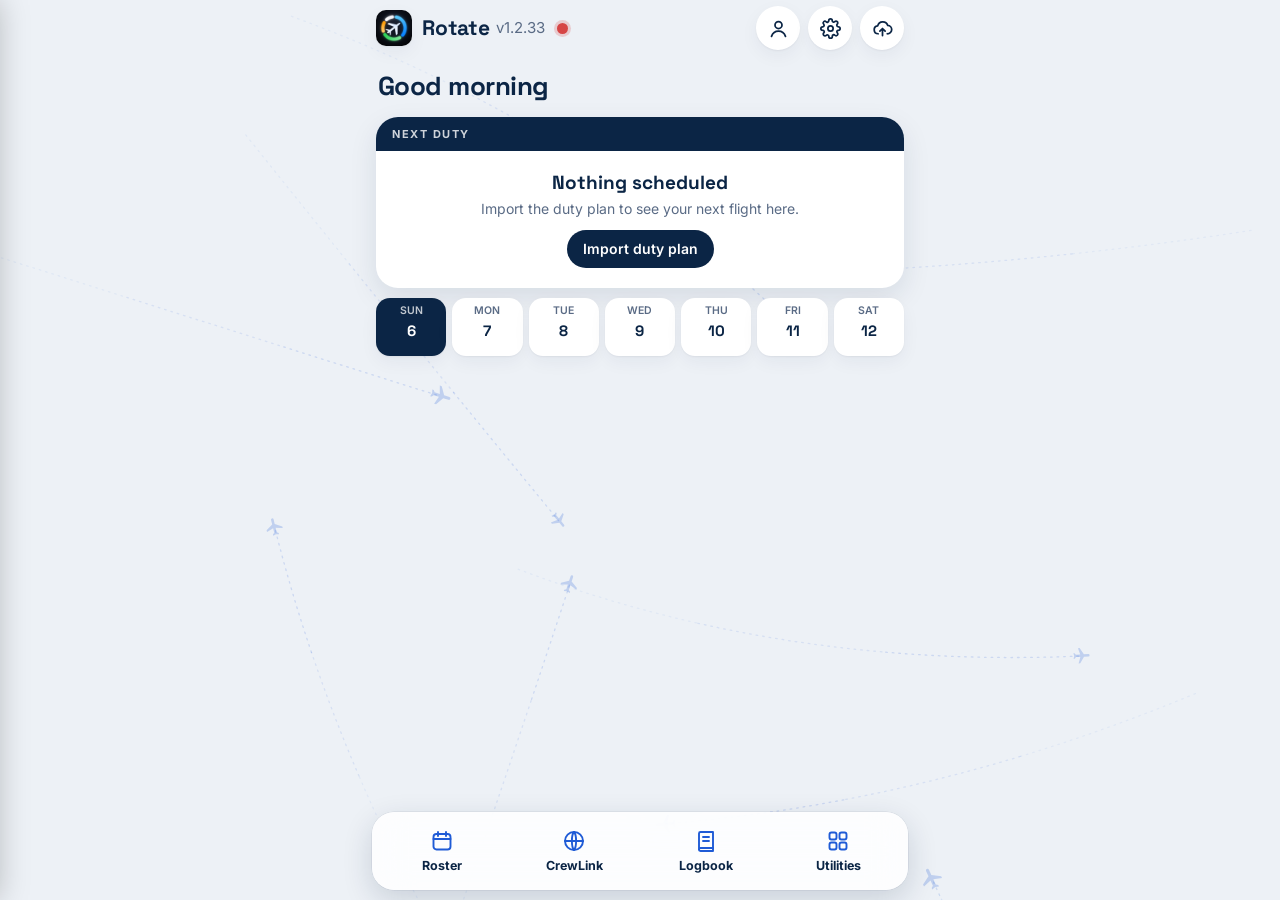
==== commit 67705bfb: "v1.2.33: new Logbook and Stats look, file backup, phone language, offline images - Logbook: boarding" ====
--- a/index.html
+++ b/index.html
@@ -591,6 +591,174 @@
 .nti.full .ntx{display:block;color:var(--tx)}
 .nti.act{box-shadow:inset 3px 0 0 var(--ac)}
 [data-theme="dark"] .ntsh{color:#ffb340}
+
+/* v1.2.33: colori di testo leggibili in entrambi i temi */
+:root{--orgt:#9A5B00;--redt:#C23B3B}
+@media (prefers-color-scheme:dark){:root:not([data-theme="light"]){--orgt:#F0B35A;--redt:#F07575}
+:root:not([data-theme="light"]) .brof,:root:not([data-theme="light"]) .sgs.amb,:root:not([data-theme="light"]) .ntl>summary em,:root:not([data-theme="light"]) .ntih i,:root:not([data-theme="light"]) .brz.amb{color:#ffb340}
+:root:not([data-theme="light"]) .sgs.hot{color:#ff6961}
+:root:not([data-theme="light"]) .ofxs span.tp,:root:not([data-theme="light"]) .ofxr span.tp{color:#d59cf5}
+:root:not([data-theme="light"]) .ofms,:root:not([data-theme="light"]) .ntw em,:root:not([data-theme="light"]) .ntwhy i.r,:root:not([data-theme="light"]) .wxg.warn>summary .wxr{color:#ffb340}
+:root:not([data-theme="light"]) .ntwhy i.h{color:#ff6961}
+:root:not([data-theme="light"]) .brz.ok{color:#5be07a}
+:root:not([data-theme="light"]) .ntsh{color:#ffb340}}
+:root[data-theme="dark"]{--orgt:#F0B35A;--redt:#F07575}
+.rsh .rsw span,.rsh .rsw small,.rsh .rsmode{color:rgba(255,255,255,.78)}
+
+/* ===== Logbook v1.2.33 ===== */
+:root{--grnt:#1F7A4D}
+@media (prefers-color-scheme:dark){:root:not([data-theme="light"]){--grnt:#57C997}}
+:root[data-theme="dark"]{--grnt:#57C997}
+.lbh{background:var(--card);border-radius:22px;overflow:hidden;box-shadow:var(--sh);margin-top:6px}
+.lbhh{background:var(--hero);color:#fff;padding:10px 16px;display:flex;justify-content:space-between;align-items:center;gap:12px}
+.lbhh span{font-size:11px;letter-spacing:.14em;font-weight:700;opacity:.8}
+.lbhh b{font:600 13px var(--ff);letter-spacing:.04em;white-space:nowrap;overflow:hidden;text-overflow:ellipsis}
+.lbhb{padding:14px 16px 6px}
+.lbhb>small{display:block;font-size:11px;font-weight:700;letter-spacing:.1em;text-transform:uppercase;color:var(--tx2)}
+.lbhv{display:block;font:700 46px/1.05 var(--ff);letter-spacing:-.02em;margin:4px 0 12px}
+.lbhs{display:grid;grid-template-columns:repeat(3,minmax(0,1fr))}
+.lbhs span{display:flex;flex-direction:column;gap:1px;padding:0 10px;border-left:1px solid var(--sep);min-width:0}
+.lbhs span:first-child{padding-left:0;border-left:0}
+.lbhs b{font:700 17px var(--ff);white-space:nowrap}
+.lbhs i{font-style:normal;font-size:11.5px;color:var(--tx2);white-space:nowrap;overflow:hidden;text-overflow:ellipsis}
+.lbh .nxp{margin-top:6px}
+.lbhf{display:flex;align-items:center;justify-content:space-between;gap:10px;padding:0 16px 14px;font-size:13px;color:var(--tx2)}
+.lbhf span{min-width:0;white-space:nowrap;overflow:hidden;text-overflow:ellipsis}
+.lbhf b{color:var(--tx);font-weight:700}
+.lst{flex:none;font-style:normal;font-size:12px;font-weight:700;border-radius:999px;padding:3px 9px;white-space:nowrap}
+.lst.ok{background:color-mix(in srgb,var(--grn) 15%,transparent);color:var(--grnt)}
+.lst.w{background:color-mix(in srgb,var(--org) 17%,transparent);color:var(--orgt)}
+.lbac{margin-top:12px}
+.lbac .hc b.o{color:var(--orgt)}
+.lbac .hc b.g{color:var(--grnt)}
+.lcd{flex:none;width:40px;border-radius:10px;overflow:hidden;background:var(--card);box-shadow:inset 0 0 0 1px var(--sep);display:flex;flex-direction:column;align-items:center;line-height:1}
+.lcd span{width:100%;text-align:center;background:var(--hero);color:#fff;font:700 9.5px var(--fb);letter-spacing:.08em;padding:3px 0 2px}
+.lcd b{font:700 17px var(--ff);padding:4px 0 5px}
+.lbrl .lbr{gap:12px;min-height:58px}
+.lbrl .row+.row::before{left:68px}
+.lbrl .lbr .t{font:700 15.5px var(--ff);letter-spacing:.02em}
+.lbrl .lbr .s{font-size:12.5px;color:var(--tx2)}
+.lbrv{margin-left:auto;display:flex;align-items:center;gap:8px;font:700 16px var(--ff);flex:none}
+.lbrv i{font-style:normal;width:20px;height:20px;border-radius:50%;display:grid;place-items:center;font:800 11px var(--fb)}
+.lbrv i.ok{background:color-mix(in srgb,var(--grn) 16%,transparent);color:var(--grnt)}
+.lbrv i.w{background:color-mix(in srgb,var(--org) 18%,transparent);color:var(--orgt)}
+.lbrall .t{color:var(--ac);font-weight:600}
+.lbrall .v{color:var(--tx2);font-size:14px}
+.lbcfg{margin-top:14px}
+.lbcfg .ic{background:color-mix(in srgb,var(--ac) 13%,var(--card));color:var(--ac);border-radius:10px}
+.lbhint{text-align:center;margin-top:2px}
+.lbk2{display:flex;flex-direction:column;gap:10px}
+#lbx .ll{display:block;border-left:0;background:var(--card);border-radius:18px;box-shadow:var(--sh);padding:12px 14px}
+#lbx .ll+.ll{border-top:0}
+.llq{display:grid;grid-template-columns:auto minmax(0,1fr);column-gap:12px;row-gap:4px;align-items:center}
+.llq .lcd{grid-row:span 2}
+.llq[data-lx]{cursor:pointer;-webkit-tap-highlight-color:transparent}
+.llq[data-lx]:focus-visible{outline:2px solid var(--ac);outline-offset:4px;border-radius:12px}
+#lbx .llr{display:flex;align-items:flex-start;gap:8px;min-width:0}
+#lbx .lap b{font:700 19px var(--ff);letter-spacing:.02em}
+#lbx .lap small{font-size:12px}
+#lbx .lar{color:var(--ac);display:grid;place-items:center;height:24px}
+#lbx .lbt{margin-left:auto;font:700 18px var(--ff);line-height:24px}
+#lbx .llx{display:flex;align-items:center;justify-content:space-between;gap:8px;font-size:12.5px;color:var(--tx2);margin:0;min-width:0}
+#lbx .llx>span{min-width:0;white-space:nowrap;overflow:hidden;text-overflow:ellipsis}
+#lbx .llq[data-lx] .llx::after{content:"";flex:none;width:7px;height:7px;border-right:2px solid var(--tx2);border-bottom:2px solid var(--tx2);transform:rotate(45deg);margin:0 3px 4px 0;opacity:.7}
+#lbx .ll.open .llq[data-lx] .llx::after{transform:rotate(-135deg);margin:4px 3px 0 0}
+.lfx{color:var(--grnt)}
+#lbx .llm{margin-top:12px;padding:12px 0 0;border-top:1px solid var(--sep)}
+#lbx .ll .sg{margin:0 0 4px;background:var(--sel);border-radius:12px;padding:3px;gap:3px}
+#lbx .ll .sg button{border-radius:9px;background:none;padding:9px;font:700 14px var(--fb);color:var(--tx2);box-shadow:none}
+#lbx .ll .sg button.on{background:var(--pri);color:var(--prit)}
+#lbx .sg.need{box-shadow:inset 0 0 0 1.5px color-mix(in srgb,var(--org) 75%,transparent)}
+#lbx .llf.two{gap:8px;margin-top:8px}
+#lbx .lfi{background:var(--empty);border-radius:12px;padding:7px 10px 6px;box-shadow:inset 0 0 0 1px var(--sep)}
+#lbx .lfi.need{box-shadow:inset 0 0 0 1px var(--sep)}
+#lbx .lfi span{font-size:10px;letter-spacing:.06em}
+#lbx .lfi.need span{color:var(--orgt)}
+#lbx .lfi.need span::after{content:"";display:inline-block;width:6px;height:6px;border-radius:50%;background:var(--org);margin-left:5px;vertical-align:1px}
+#lbx .lfi:focus-within{box-shadow:inset 0 0 0 1.5px var(--ac)}
+#lbx .lfb{background:none}
+#lbx .lfb.bad b{color:var(--redt)}
+#lbx .llt{gap:6px;margin-top:10px}
+#lbx .llt span{background:var(--sel);border-radius:999px;padding:3px 10px;font-size:12px;color:var(--tx)}
+#lbx .llt.mute{font-style:normal;color:var(--tx2);font-size:12.5px}
+#lbx .lcf{border-radius:10px}
+#lbx .lchip{margin-top:10px}
+#lbx .ll.sim .lap b{color:var(--ac)}
+.lbdone{background:var(--card);border-radius:18px;box-shadow:var(--sh);padding:22px 16px;margin-top:12px;display:flex;flex-direction:column;align-items:center;gap:4px;text-align:center}
+.lbdone b{width:46px;height:46px;border-radius:50%;display:grid;place-items:center;background:color-mix(in srgb,var(--grn) 16%,transparent);color:var(--grnt);font:800 20px var(--fb)}
+.lbdone span{font:700 17px var(--ff);margin-top:6px}
+.lbdone small{font-size:13px;color:var(--tx2)}
+.lbk4{display:grid;grid-template-columns:1fr 1fr;background:var(--card);border-radius:18px;box-shadow:var(--sh);overflow:hidden}
+.lbk4 div{padding:12px 14px;display:flex;flex-direction:column;gap:2px;min-width:0}
+.lbk4 div:nth-child(odd){border-right:1px solid var(--sep)}
+.lbk4 div:nth-child(-n+2){border-bottom:1px solid var(--sep)}
+.lbk4 b{font:700 22px var(--ff);white-space:nowrap}
+.lbk4 span{font-size:12px;color:var(--tx2)}
+.lbwarn{margin-top:14px}
+.lbwarn .ic{background:color-mix(in srgb,var(--org) 18%,var(--card));color:var(--orgt);font-weight:800;border-radius:10px}
+#lbx .lbgo2{display:flex;align-items:center;justify-content:center;gap:10px;background:var(--pri);color:var(--prit);border-radius:14px;font:700 17px var(--fb);padding:16px;margin-top:18px}
+.lbpg{text-align:center;font-size:12.5px;color:var(--tx2);margin:8px 0 0}
+
+/* ===== Stats v1.2.33 ===== */
+.sth .lbhs{grid-template-columns:repeat(4,minmax(0,1fr))}
+.sth .lbhs span{padding:0 8px}
+.sth .lbhs span:first-child{padding-left:0}
+.sth .lbhb{padding-bottom:14px}
+.stms{background:var(--card);border-radius:18px;box-shadow:var(--sh);padding:2px 16px}
+.stm{padding:12px 0}
+.stm+.stm{border-top:1px solid var(--sep)}
+.stmh{display:flex;justify-content:space-between;align-items:baseline;gap:10px}
+.stmh span{font-weight:600;font-size:14.5px}
+.stmh b{font:700 17px var(--ff);white-space:nowrap}
+.stmh b small{font:600 12px var(--fb);color:var(--tx2)}
+.stmb{height:8px;border-radius:99px;background:color-mix(in srgb,var(--ac) 16%,var(--card));margin:8px 0 6px;overflow:hidden}
+.stmb i{display:block;height:100%;border-radius:99px;background:var(--ac)}
+.stm.w .stmb{background:color-mix(in srgb,var(--org) 20%,var(--card))}
+.stm.w .stmb i{background:var(--org)}
+.stm.r .stmb{background:color-mix(in srgb,var(--red) 18%,var(--card))}
+.stm.r .stmb i{background:var(--red)}
+.stmf{display:flex;justify-content:space-between;gap:10px;font-size:12px;color:var(--tx2)}
+.stm.w .stmf span:first-child{color:var(--orgt);font-weight:700}
+.stm.r .stmf span:first-child{color:var(--redt);font-weight:700}
+.stmo{background:var(--card);border-radius:18px;box-shadow:var(--sh);padding:12px 14px}
+.stch{display:flex;gap:6px;overflow-x:auto;scrollbar-width:none;margin-bottom:12px}
+.stch::-webkit-scrollbar{display:none}
+.stch button{flex:none;border:0;border-radius:99px;padding:6px 12px;font:600 13px var(--fb);background:var(--sel);color:var(--tx);cursor:pointer}
+.stch button.on{background:var(--pri);color:var(--prit)}
+.stcap{display:flex;justify-content:space-between;align-items:baseline;gap:10px;margin:0 2px 10px}
+.stcap b{font:700 15px var(--ff)}
+.stcap span{font:700 15px var(--ff)}
+.stbars{position:relative;display:grid;grid-template-columns:repeat(12,minmax(0,1fr));padding-right:26px;margin-top:18px}
+.stgrid{position:absolute;left:0;right:0;top:0;height:112px;pointer-events:none}
+.stgrid i{position:absolute;left:0;right:0;height:1px;background:var(--sep)}
+.stgrid span{position:absolute;right:0;top:-7px;font:600 10px var(--fb);color:var(--tx2);background:var(--card);padding-left:3px}
+.stb{display:flex;flex-direction:column;align-items:center;border:0;background:none;padding:0;margin:0;font:inherit;color:var(--tx2);cursor:pointer;-webkit-tap-highlight-color:transparent;min-width:0}
+.stp{position:relative;height:112px;width:100%;display:flex;align-items:flex-end;justify-content:center}
+.stp i{position:relative;display:block;width:min(64%,24px);border-radius:4px 4px 0 0;background:color-mix(in srgb,var(--ac) 70%,var(--card))}
+.stb.on .stp i{background:var(--ac)}
+.stp em{position:absolute;left:50%;transform:translateX(-50%);margin-bottom:3px;font:700 11px var(--ff);font-style:normal;color:var(--tx);white-space:nowrap}
+.stbm{font-size:11px;margin-top:6px;line-height:14px}
+.stb.on .stbm{color:var(--tx);font-weight:700}
+.stb:focus-visible{outline:2px solid var(--ac);outline-offset:2px;border-radius:6px}
+.stfoot{display:flex;justify-content:space-between;align-items:baseline;margin:12px 2px 0;padding-top:10px;border-top:1px solid var(--sep);font-size:13px;color:var(--tx2)}
+.stfoot b{font:700 15px var(--ff);color:var(--tx)}
+.stk8{display:grid;grid-template-columns:1fr 1fr;background:var(--card);border-radius:18px;box-shadow:var(--sh);overflow:hidden}
+.stk8 div{padding:12px 14px;display:flex;flex-direction:column;gap:2px;min-width:0;border-bottom:1px solid var(--sep)}
+.stk8 div:nth-child(odd){border-right:1px solid var(--sep)}
+.stk8 div:nth-last-child(-n+2){border-bottom:0}
+.stk8 b{font:700 20px var(--ff);white-space:nowrap;overflow:hidden;text-overflow:ellipsis}
+.stk8 span{font-size:12px;color:var(--tx2)}
+.strk{background:var(--card);border-radius:18px;box-shadow:var(--sh);padding:4px 16px}
+.strr{padding:10px 0}
+.strr+.strr{border-top:1px solid var(--sep)}
+.strl{display:flex;align-items:baseline;gap:8px;min-width:0}
+.strl b{font:700 15px var(--ff);letter-spacing:.02em;flex:none}
+.strl span{font-size:12.5px;color:var(--tx2);flex:1;min-width:0;white-space:nowrap;overflow:hidden;text-overflow:ellipsis}
+.strl em{font:700 14px var(--ff);font-style:normal;color:var(--tx);white-space:nowrap;flex:none}
+.strb{height:6px;border-radius:99px;background:color-mix(in srgb,var(--ac) 15%,var(--card));margin-top:7px;overflow:hidden}
+.strb i{display:block;height:100%;border-radius:99px;background:var(--ac)}
+.stpf .strl em{font:600 13px var(--fb);color:var(--tx2)}
+#stx .mapc{border-radius:18px}
 </style>
 </head>
 <body>
@@ -653,7 +821,7 @@
 <label class="row nl"><span class="bd">Age and company seniority</span><select class="sv" id="bpAg"><option value="<50">&lt;50 / &lt;24 m</option><option value=">50">&gt;50 / &gt;24 m</option></select></label>
 <label class="row nl"><span class="bd">Union membership</span><select class="sv" id="bpUn"><option value="0">None</option><option value="1">1</option><option value="2">2</option><option value="3">3</option></select></label>
 <label class="row nl"><span class="bd">INPS system</span><select class="sv" id="bpIn"><option value="CONTRIBUTIVO">Contributory</option><option value="MISTO">Mixed</option></select></label>
-<label class="row nl"><span class="bd">Fondaereo</span><select class="sv" id="bpFo"><option value="SI">Sì</option><option value="NO">No</option><option value="NON ISCRITTO">Not enrolled</option></select></label>
+<label class="row nl"><span class="bd">Fondaereo</span><select class="sv" id="bpFo"><option value="SI">Yes</option><option value="NO">No</option><option value="NON ISCRITTO">Not enrolled</option></select></label>
 <label class="row nl"><span class="bd">Voluntary Fondaereo (%)</span><input class="sv" id="bpVv" inputmode="decimal" placeholder="0"></label>
 <label class="row nl" id="bpIcR"><span class="bd">Special role</span><select class="sv" id="bpIc"><option value="NO">None</option><option value="ISTRUTTORE">Instructor</option><option value="CONTROLLORE">Examiner</option><option value="LINE TRAINER">Line trainer</option></select></label>
 <label class="row nl"><span class="bd">Monthly tax credits (€)</span><input class="sv" id="bpDt" inputmode="decimal" placeholder="0"></label>
@@ -690,14 +858,13 @@
  <button class="row nl" id="gdAuto" type="button" hidden><span class="bd"><span class="t">Automatic backup</span><span class="s">After every change, when Drive is connected</span></span><span class="tg"></span></button>
 </div>
 <p class="ft">Rotate only uses its own hidden folder in your Drive and never sees your other files. The backup is a single compressed file, replaced at every backup.</p>
-<div class="grp" id="gdDg" hidden style="margin-top:22px"><button class="row nl" id="gdd" type="button"><span class="bd"><span class="t" style="color:#ff3b30">Disconnect Google Drive</span></span></button></div>
+<div class="grp" id="gdDg" hidden style="margin-top:22px"><button class="row nl" id="gdd" type="button"><span class="bd"><span class="t" style="color:var(--redt)">Disconnect Google Drive</span></span></button></div>
 </div>
 <p class="ft" id="gdNa" hidden>Google Drive backup works in the version installed from rotate-lab.github.io. Here inside Claude your data is saved to your Claude account automatically.</p>
-<div class="hd">This device</div><div class="grp"><button class="row nl" id="bkd" type="button"><span class="bd"><span class="t" style="color:#ff3b30">Delete all data</span><span class="s" id="bkds">Remove duties and logbook from this device</span></span></button></div>
+<div class="hd">Backup on file</div><div class="grp"><button class="row" id="bkx" type="button"><span class="ic" style="background:linear-gradient(180deg,#3f74e6,#1f5bd6)"><svg viewBox="0 0 24 24" width="17" height="17" fill="none" stroke="#fff" stroke-width="2.2" stroke-linecap="round" stroke-linejoin="round" aria-hidden="true"><path d="M12 15V4M7.5 8.5 12 4l4.5 4.5M5 14v4.5A1.5 1.5 0 0 0 6.5 20h11a1.5 1.5 0 0 0 1.5-1.5V14"/></svg></span><span class="bd"><span class="t">Export backup</span><span class="s" id="bkxs">Duties, logbook and settings in one file, to keep in Files or iCloud Drive</span></span></button><label class="row" style="cursor:pointer"><span class="ic" style="background:linear-gradient(180deg,#6b7d99,#46566f)"><svg viewBox="0 0 24 24" width="17" height="17" fill="none" stroke="#fff" stroke-width="2.2" stroke-linecap="round" stroke-linejoin="round" aria-hidden="true"><path d="M12 4v11M7.5 10.5 12 15l4.5-4.5M5 14v4.5A1.5 1.5 0 0 0 6.5 20h11a1.5 1.5 0 0 0 1.5-1.5V14"/></svg></span><span class="bd"><span class="t">Restore backup</span><span class="s">Replace the data on this phone with a backup file</span></span><input id="bki" type="file" accept=".json,application/json" hidden></label></div><p class="ft">Crew lists and OFP are not in the file. Export a copy every now and then, and always before changing phone.</p>
+<div class="hd">This device</div><div class="grp"><button class="row nl" id="bkd" type="button"><span class="bd"><span class="t" style="color:var(--redt)">Delete all data</span><span class="s" id="bkds">Remove duties and logbook from this device</span></span></button></div>
 <div id="bkm" class="ft"></div>
-<div hidden><div id="syg"><div class="hd">Account sync</div><div class="grp"><div class="row nl"><span class="bd"><span class="t" id="syt">…</span><span class="s" id="sys"></span></span></div><button class="row nl" id="syn"><span class="bd"><span class="t" style="color:var(--ac)">Sync now</span></span></button></div></div>
-<div class="hd">Backup</div><div class="grp"><button class="row nl" id="bkx"><span class="bd"><span class="t" style="color:var(--ac)">Export backup</span><span class="s">Duties, logbook and settings in one file</span></span></button><label class="row nl" style="cursor:pointer"><span class="bd"><span class="t" style="color:var(--ac)">Restore backup</span><span class="s">Load a file exported from Rotate</span></span><input id="bki" type="file" accept=".json,application/json" hidden></label></div>
-<button id="bkx"></button><input type="file" id="bki"></div>
+<div hidden><div id="syg"><div class="hd">Account sync</div><div class="grp"><div class="row nl"><span class="bd"><span class="t" id="syt">…</span><span class="s" id="sys"></span></span></div><button class="row nl" id="syn"><span class="bd"><span class="t" style="color:var(--ac)">Sync now</span></span></button></div></div></div>
 </section>
 <section id="p-roster" hidden>
 <div id="dd" hidden></div>
@@ -730,8 +897,8 @@
 
 <div id="brief" role="dialog" aria-modal="true" aria-label="Flight briefing" hidden></div>
 <script>
-const VER="v1.2.32";
-const BUILD="202611282300";
+const VER="v1.2.33";
+const BUILD="202611282330";
 let THEME="auto";try{THEME=localStorage.getItem("rot_theme")||"auto"}catch(e){}
 function themeApply(){const r=document.documentElement;if(THEME=="auto")r.removeAttribute("data-theme");else r.setAttribute("data-theme",THEME);try{bgColors();bgDraw(performance.now())}catch(e){}}
 themeApply();
@@ -750,7 +917,7 @@
  return{save:async({filename,data})=>{const f=new File([data],filename,{type:data.type});
   try{if(navigator.canShare&&navigator.canShare({files:[f]})){await navigator.share({files:[f]});return}}catch(e){if(e&&e.name=="AbortError")throw{code:"declined"}}
   const u=URL.createObjectURL(data),a=document.createElement("a");a.href=u;a.download=filename;document.body.appendChild(a);a.click();a.remove();setTimeout(()=>URL.revokeObjectURL(u),4000)}}}
-let LANG="en";try{LANG=localStorage.getItem("rot_lang")=="it"?"it":"en"}catch(e){}
+const LANG0=/^it\b/i.test(navigator.language||"")?"it":"en";let LANG=LANG0;try{const l=localStorage.getItem("rot_lang");if(l=="it"||l=="en")LANG=l}catch(e){}try{document.documentElement.lang=LANG}catch(e){}
 const LOC=()=>LANG=="it"?"it-IT":"en-US";
 const tt=(en,it)=>LANG=="it"?it:en;
 function toast(t,s,w){let el=document.getElementById("toast");if(!el){el=document.createElement("div");el.id="toast";el.className="toast";el.setAttribute("role","status");el.onclick=()=>el.classList.remove("on");document.body.appendChild(el)}
@@ -871,7 +1038,7 @@
 const gKind=c=>c=="VCN"?"med":c=="FEN"||c=="FEF"?"leave":SBYC.has(c)?"sby":RSVC.has(c)?"rsv":SICKC.has(c)?"sick":c=="ISV"?"gd":TRNC.has(c)?"trn":c=="GLS"?"off":"rest";
 const pill=D=>{if(D&&D.lay)return'<i class="w"><b>Layover</b><u class="pm bd2">'+IC.bed+'</u><u>'+D.lay+'</u></i>';if(!D||!D.ev.length)return"";const E=D.ev,f=E.find(e=>e.t=="fl"),ci=E.find(e=>e.t=="ci"),sm=E.find(e=>e.t=="sm"),g=E.find(e=>e.t=="gr"),co=E.find(e=>e.t=="co"),ht=E.find(e=>e.t=="ht");let t,c="",x="",cls="",ti="",ti2=0;
  const pr=E.find(e=>e.t=="pr");
- if(f){t=f.to;const nf=E.filter(e=>e.t=="fl").length,fn=f.dh?"DH "+f.fn.replace(/^\S+\s/,""):f.fn;ti2=nf;x='<u class="fn">'+fn+'</u><u>'+(ci?ci.h:pr?pr.h:f.dep)+'</u>';c="var(--blue)";cls=" fl"}
+ if(f){t=f.to;const nf=E.filter(e=>e.t=="fl").length,fn=f.dh?"DH "+f.fn.replace(/^\S+\s/,""):f.fn;ti2=nf;x='<u class="fn">'+esc(fn)+'</u><u>'+esc(ci?ci.h:pr?pr.h:f.dep)+'</u>';c="var(--blue)";cls=" fl"}
  else if(sm){t="Sim";x='<u>'+sm.s+'</u>';c="var(--blue)"}
  else if(g){const k=gKind(g.c);
   if(k=="med"){t="Med";x='<u>'+g.s+'</u>';c="var(--red)"}
@@ -927,7 +1094,7 @@
   e.t=="br"?R("var(--blue)","BR","Briefing",e.ap,e.h):
   e.t=="db"?R("var(--blue)","DB","Debriefing",e.ap,e.h):
   e.t=="sm"?R("var(--blue)","SIM",GL[e.c]||"Simulator",e.ap+" "+e.s+" – "+e.e+" · "+e.ac,""):
-  e.t=="gr"?(k=>R(k=="med"?"var(--red)":k=="leave"?"var(--lgrn)":k=="sby"?"var(--org)":k=="rsv"?"var(--yel)":k=="sick"?"var(--pink)":k=="gd"?"var(--pur)":k=="trn"?"var(--ind)":"var(--grn)",k=="leave"?'<span style="color:#1e6b2e;display:flex">'+PALM+'</span>':k=="sick"?'<span style="display:flex">'+IC.cross+'</span>':k=="trn"?'<span style="display:flex">'+IC.pc+'</span>':e.c,GL[e.c]||e.c,e.ap,e.s?e.s+"–"+e.e:""))(gKind(e.c)):
+  e.t=="gr"?(k=>R(k=="med"?"var(--red)":k=="leave"?"var(--lgrn)":k=="sby"?"var(--org)":k=="rsv"?"var(--yel)":k=="sick"?"var(--pink)":k=="gd"?"var(--pur)":k=="trn"?"var(--ind)":"var(--grn)",k=="leave"?'<span style="color:#1e6b2e;display:flex">'+PALM+'</span>':k=="sick"?'<span style="display:flex">'+IC.cross+'</span>':k=="trn"?'<span style="display:flex">'+IC.pc+'</span>':esc(e.c),GL[e.c]||e.c,e.ap,e.s?e.s+"–"+e.e:""))(gKind(e.c)):
   e.dh?R("var(--lb)","DH","Deadhead "+e.fn,e.from+" "+e.dep+" – "+e.to+" "+e.arr+(e.plus?" ("+e.plus+")":"")+" · Must go",""):
   R("var(--blue)","✈︎",e.fn,e.from+" "+e.dep+" – "+e.to+" "+e.arr+(e.plus?" ("+e.plus+")":"")+" · "+e.ac+(e.meal?" · meal":""),"")+crewHtml(e,sel)
  ).join("")||'<div class="em">Day off.</div>';
@@ -1399,13 +1566,17 @@
 document.addEventListener("input",e=>{const t=e.target;if(!t.dataset||!t.dataset.sx||t.dataset.sx=="d")return;clearTimeout(lbSxT);lbSxT=setTimeout(()=>lbSxSave(t,true),500)});
 document.addEventListener("focusout",e=>{const t=e.target;if(t.dataset&&t.dataset.sx){clearTimeout(lbSxT);lbSxSave(t,false)}},true);
 function lbSimLine(r,c){const SE=(r.man?lbSimGet(r.k):c.L[r.k])||{},lk=!!r.sig,ro=lk?" readonly":"",dis=lk?" disabled":"";
- return"<div class='ll sim"+(r.done?" ok":"")+(lk?" signed":"")+"' data-sk='"+lbEsc(r.k)+"'>"+lbDc(r.t0)+"<div class='llm'><div class='llr'><span class='lap'><b>SIM</b><small>"+lbEsc(r.st||"—")+"</small></span><span class='lbt'>"+(r.sdur?fm(r.sdur):"—")+"</span></div>"
+ const st=lk?"<em class='lst ok'>✍︎ "+tt("Signed","Firmata")+"</em>":r.done?"<em class='lst ok'>✓ "+tt("Complete","Completa")+"</em>":"<em class='lst w'>"+tt("To complete","Da completare")+"</em>";
+ return"<div class='ll sim open"+(r.done?" ok":"")+(lk?" signed":"")+"' data-sk='"+lbEsc(r.k)+"'><div class='llq'>"+lbDc2(r.t0)
+ +"<div class='llr'><span class='lap'><b>SIM</b><small>"+lbEsc(r.st||"—")+"</small></span><span class='lbt'>"+(r.sdur?fm(r.sdur):"—")+"</span></div>"
+ +"<div class='llx'><span>"+tt("Simulator session","Sessione al simulatore")+"</span>"+st+"</div></div><div class='llm'>"
  +(r.man?"<div class='llf two'><label class='lfi'><span>"+tt("Date","Data")+"</span><input type='date' data-sx='d' value='"+lbEsc(SE.d||"")+"'"+dis+"></label><button class='lsdel' data-sdel='1'"+dis+">"+tt("Delete session","Elimina sessione")+"</button></div>":"")
  +"<div class='llf two'><label class='lfi"+(r.st?"":" need")+"'><span>"+tt("FSTD type and qualification no.","FSTD: tipo e n. qualifica")+"</span><input data-sx='reg' placeholder='"+lbEsc(lbSimDef(c.M)||"FFS D A330")+"' value='"+lbEsc(SE.reg||"")+"' autocomplete='off' spellcheck='false'"+ro+"></label>"
  +"<label class='lfi"+(r.sdur?"":" need")+"'><span>"+tt("Logged time","Ore loggate")+"</span><input data-sx='dur' inputmode='numeric' placeholder='"+lbEsc(c.M.dur||"4:00")+"' maxlength='5' value='"+lbEsc(SE.dur||"")+"' autocomplete='off'"+ro+"></label></div>"
  +"<label class='lfi lrem'><span>Remarks</span><textarea data-sx='rem' rows='2' placeholder='"+tt("Free text: e.g. LPC, OPC, exercises","Testo libero: es. LPC, OPC, esercizi")+"'"+ro+">"+lbEsc(SE.rem||"")+"</textarea></label>"
  +(lk?"<div class='lsig'><img src='"+lbEsc(r.sig.img)+"' alt=''><div class='lsgi'><b>"+lbEsc(r.sig.name)+"</b><span>"+lbEsc(r.sig.role)+" · "+lbEsc(r.sig.lic)+"</span><small>"+tt("Signed ","Firmato il ")+new Date(r.sig.at).toLocaleString(LOC(),{day:"2-digit",month:"short",year:"numeric",hour:"2-digit",minute:"2-digit"})+"</small></div></div><button class='lsunl' data-sunl='1'>"+tt("Edit session (removes the signature)","Modifica sessione (cancella la firma)")+"</button>"
   :"<button class='lsgn' data-sign='1'"+(r.done?"":" disabled")+">✍︎ "+tt("TRE / TRI signature","Firma TRE / TRI")+"</button>"+(r.sigBad?"<p class='lsbad'>"+tt("The signature was removed because the session data changed.","La firma è stata rimossa perché i dati della sessione sono cambiati.")+"</p>":""))
+ 
  +"</div></div>"}
 function lbSignOpen(k){const mt=loadMeta(),SG=mt.lbSigners||[];let d=document.getElementById("sgBg");if(!d){d=document.createElement("div");d.id="sgBg";d.className="donbg";document.body.appendChild(d)}
  d.innerHTML='<div class="dons sgs" role="dialog"><button class="donx" id="sgX" aria-label="Close">✕</button><h3>'+tt("Examiner / instructor signature","Firma esaminatore / istruttore")+'</h3><p>'+tt("The TRE/TRI checks the session and signs with a finger. Any later change to the session removes the signature.","Il TRE/TRI controlla la sessione e firma con il dito. Qualsiasi modifica successiva alla sessione cancella la firma.")+'</p>'
@@ -1445,7 +1616,7 @@
 const lbCk=on=>"<span class='v' style='color:var(--ac);font-weight:700'>"+(on?"✓":"")+"</span>";
 function lbOpt(a,v,t,on,sub){return"<button class='row nl' data-a='"+lbEsc(a)+"' data-v='"+lbEsc(v)+"'><span class='bd'><span class='t'>"+lbEsc(t)+"</span>"+(sub?"<span class='s'>"+lbEsc(sub)+"</span>":"")+"</span>"+lbCk(on)+"</button>"}
 let lbOpen=null,lbFil=null;
-const LBK=["prev","auto","sim"],LBTI={s:"Settings",c:"Missing data",p:"Generate"};
+const LBK=["prev","auto","sim"],LBTI={s:"Settings",c:"Missing data",p:"Generate logbook"};
 function lbHead(){if(PG!="log")return;$("#ttl").textContent=lbTab?LBTI[lbTab]:"Logbook";const h=$("#hb");h.classList.toggle("back",!!lbTab);h.setAttribute("aria-label",lbTab?"Back":"Home")}
 
 let lbImp=null;
@@ -1544,7 +1715,7 @@
  return h+"<div class='hd'>"+tt("Imported file","File importato")+"</div><div class='grp'>"+rv("File",lbEsc(lbFnS(LF.name)))+rv(tt("Flights","Voli"),th(LF.F.length),lbD0(ds[0])+" → "+lbD0(ds[ds.length-1]))+rv(tt("Also in the roster","Anche nel roster"),R0.nm,tt("counted once","contati una volta"))+rv(tt("Imported","Importato"),lbEsc(fmtAt(LF.at)))+"</div>"
   +"<div class='hd'>"+tt("Career totals","Totali complessivi")+"</div><div class='grp'>"+lbTotRows(lbFinal(R0))+"</div>"
   +"<p class='ft'>"+tt("File + roster flights, each flight counted once. Same values as in Statistics.","File + voli del roster, ogni volo contato una volta. Gli stessi valori di Statistiche.")+"</p>"+how
-  +"<div class='grp'>"+imp+"<button class='row nl' data-imp='rm'><span class='bd' style='color:#ff3b30'>"+tt("Remove file","Rimuovi file")+"</span></button></div>"}
+  +"<div class='grp'>"+imp+"<button class='row nl' data-imp='rm'><span class='bd' style='color:var(--redt)'>"+tt("Remove file","Rimuovi file")+"</span></button></div>"}
 document.addEventListener("change",async e=>{const t=e.target;if(!t||t.id!="lbimpf"||!t.files[0])return;const f=t.files[0];
  try{const b=await f.arrayBuffer();
   if(/\.xlsx?$/i.test(f.name)){let R;try{R=await lbXls(b)}catch(x){lbImp={err:tt("Could not read the Excel file (needs a connection the first time)","Impossibile leggere il file Excel (serve la connessione la prima volta)")};lbRef();return}lbImp=lbImpRun(R,f.name)}
@@ -1560,7 +1731,7 @@
 function lbRef(){if(PG=="setlb")slbRender();else lbRender()}
 function slbRender(){const c=lbCtx();$("#slb").innerHTML="<p class='ft' style='margin-top:4px'>"+tt("Fill in each section and tap Save. Saved sections close and the next one opens.","Compila ogni sezione e tocca Salva. Le sezioni salvate si chiudono e si apre la successiva.")+"</p>"+lbSet(c).replace(/^<p class='ft'[^<]*<\/p>/,"")}
 let setFrom=null;
-function lbGo(t){if(t=="s"){setFrom="log";go("setlb");return}lbTab=t;if(t=="c")lbFil=null;lbRender();window.scrollTo(0,0)}
+function lbGo(t,f){if(t=="s"){setFrom="log";go("setlb");return}lbTab=t;if(t=="c")lbFil=f||null;lbRender();window.scrollTo(0,0)}
 function lbCtx(){const R0=lbRows(),{rows,S,A,M,miss}=R0,mt=loadMeta(),L=mt.lb||{},fl=rows.filter(r=>!r.sim),byK={};
  rows.forEach(r=>byK[r.sim?r.k:r.f.k]=r);
  const need=r=>!r.done;
@@ -1571,12 +1742,16 @@
  return"<div class='lld'><b>"+d.getUTCDate()+"</b><span>"+fmtD(d,Object.assign({month:"short"},o)).replace(".","").toUpperCase()+"</span><i>"+fmtD(d,Object.assign({weekday:"short"},o)).replace(".","")+"</i></div>"}
 function lbLine(r,c){
  if(r.sim)return lbSimLine(r,c);
- const f=r.f,E=c.L[f.k]||{},A=c.A,pv=lbPrev(f,c.flr),P=pv?(c.L[pv.k]||{}):{},pic=A.fn!="PIC";
- const cp=[!r.reg&&P.reg,pic&&!E.pic&&P.pic].filter(Boolean);
- return"<div class='ll"+(r.done?" ok":"")+"' data-k='"+lbEsc(f.k)+"'>"+lbDc(f.t0)
- +"<div class='llm'><div class='llr'><span class='lap'><b>"+lbEsc(f.from)+"</b><small>"+r.dt+"</small></span><span class='lar'>→</span><span class='lap'><b>"+lbEsc(f.to)+"</b><small>"+r.at+"</small></span><span class='lbt'>"+fm(r.tt)+"</span></div>"
- +"<div class='llx'>"+(r.fx?"<b style='color:var(--grn)'>✓ "+tt("Old logbook","Vecchio logbook")+"</b> · ":"")+lbEsc(f.fn)+" · "+(A.mix?"<select data-f='ac'>"+lbFleet(A).map(t=>"<option"+(t==r.ac?" selected":"")+">"+lbEsc(t)+"</option>").join("")+"</select>":lbEsc(r.ac))+"</div>"
- +"<div class='sg"+(r.role?"":" need")+"'><button data-r='PF' class='"+(r.role=="PF"?"on":"")+"'>PF</button><button data-r='PM' class='"+(r.role=="PM"?"on":"")+"'>PM</button></div>"
+ const f=r.f,E=c.L[f.k]||{},A=c.A,pv=lbPrev(f,c.flr),P=pv?(c.L[pv.k]||{}):{},pic=A.fn!="PIC",open=!r.done||LBX.has(f.k);
+ const cp=[!r.reg&&P.reg,pic&&!E.pic&&P.pic].filter(Boolean),mi=[!r.role,!r.reg,pic&&!r.pn,!r.fuok,!r.pxok].filter(Boolean).length;
+ const st=r.done?"<em class='lst ok'>✓ "+tt("Complete","Completo")+"</em>":mi?"<em class='lst w'>"+mi+" "+tt("to fill in","da inserire")+"</em>":"<em class='lst w'>⏱ "+tt("Times to confirm","Orari da confermare")+"</em>";
+ const wd=fmtD(new Date(f.t0),{weekday:"short",timeZone:"UTC"}).replace(".","");
+ return"<div class='ll"+(r.done?" ok":"")+(open?" open":"")+"' data-k='"+lbEsc(f.k)+"'>"
+ +"<div class='llq'"+(r.done?" data-lx='"+lbEsc(f.k)+"' role='button' tabindex='0' aria-expanded='"+open+"'":"")+">"+lbDc2(f.t0)
+ +"<div class='llr'><span class='lap'><b>"+lbEsc(f.from)+"</b><small>"+r.dt+"</small></span><span class='lar'>"+LBIC.pl+"</span><span class='lap'><b>"+lbEsc(f.to)+"</b><small>"+r.at+" UTC</small></span><span class='lbt'>"+fm(r.tt)+"</span></div>"
+ +"<div class='llx'><span>"+(r.fx?"<b class='lfx'>✓ "+tt("Old logbook","Vecchio logbook")+"</b> · ":"")+lbEsc(wd)+" · "+lbEsc(f.fn)+" · "+(A.mix&&open?"<select data-f='ac'>"+lbFleet(A).map(t=>"<option"+(t==r.ac?" selected":"")+">"+lbEsc(t)+"</option>").join("")+"</select>":lbEsc(r.ac))+"</span>"+st+"</div></div>"
+ +(open?"<div class='llm'>"
+ +"<div class='sg"+(r.role?"":" need")+"' role='group' aria-label='PF / PM'><button data-r='PF' class='"+(r.role=="PF"?"on":"")+"'>PF</button><button data-r='PM' class='"+(r.role=="PM"?"on":"")+"'>PM</button></div>"
  +"<div class='llf two'><label class='lfi"+(r.reg?"":" need")+"'><span>Registration</span><input data-f='reg' placeholder='I-ABCD' value='"+lbEsc(r.reg)+"' autocapitalize='characters' autocomplete='off' spellcheck='false'></label>"
  +(pic?"<label class='lfi"+(r.pn?"":" need")+"'><span>PIC name</span><input data-f='pic' list='lbpics' placeholder='Surname' value='"+lbEsc(E.pic||r.pn||"")+"' autocapitalize='characters' autocomplete='off' spellcheck='false'></label>":"<label class='lfi'><span>PIC</span><input disabled value='SELF'></label>")
  +"</div>"
@@ -1584,16 +1759,39 @@
  +"<div class='llf two'><label class='lfi"+(r.pxok?"":" need")+"'><span>"+tt("Passengers","Passeggeri")+"</span><input data-f='pax' inputmode='numeric' placeholder='"+lbEsc(r.fx&&r.fx.pax||0)+"' value='"+lbEsc(E.pax!=null?E.pax:"")+"' autocomplete='off'></label><div class='lfi lfb"+(E.fs&&E.fe&&!(+E.fs>=+E.fe)?" bad":"")+"'><span>"+tt("Fuel burned (kg)","Carburante bruciato (kg)")+"</span><b>"+(E.fuel!=null&&E.fuel!==""?th(+E.fuel):E.fs&&E.fe?tt("check values","controlla i valori"):r.fx&&+r.fx.fuel>0?th(+r.fx.fuel):"—")+"</b></div></div>"
  +(cp.length?"<button class='lchip' data-cp='"+lbEsc(pv.k)+"'>↺ "+lbEsc(cp.join(" · "))+" <small>("+lbEsc(pv.fn)+")</small></button>":"")
  +(r.conf?"":"<div class='lcf'>⏱ "+tt("Block times to confirm: import the duty plan again after landing (after ","Orari da confermare: reimporta il duty plan dopo l'atterraggio (dopo le ")+lbHm(f.t1)+"Z "+tt("on ","del ")+lbDate(f.t1)+")</div>")+(r.role?"<div class='llt'><span>"+(r.to=="N"?"☾":"☀︎")+" T/O</span><span>"+(r.ld=="N"?"☾":"☀︎")+" LDG</span><span>Night "+fm(r.night)+"</span></div>":"<div class='llt mute'>Choose PF or PM to log takeoff and landing</div>")
- +"</div></div>"}
+ 
+ +"</div>":"")+"</div>"}
 const LBI={gear:"<svg viewBox='0 0 24 24' width='36' height='36' fill='none' stroke='#fff' stroke-width='1.8' stroke-linecap='round' stroke-linejoin='round'><circle cx='12' cy='12' r='3.2'/><path d='M12 2.8v2.4M12 18.8v2.4M2.8 12h2.4M18.8 12h2.4M5.5 5.5l1.7 1.7M16.8 16.8l1.7 1.7M5.5 18.5l1.7-1.7M16.8 7.2l1.7-1.7'/></svg>",
  pen:"<svg viewBox='0 0 24 24' width='36' height='36' fill='none' stroke='#fff' stroke-width='1.8' stroke-linecap='round' stroke-linejoin='round'><path d='M4 6h9M4 11h6M4 16h4'/><path d='M14.5 19.5 20 14l-2-2-5.5 5.5-.5 2.5z'/></svg>",
  doc:"<svg viewBox='0 0 24 24' width='36' height='36' fill='none' stroke='#fff' stroke-width='1.8' stroke-linecap='round' stroke-linejoin='round'><path d='M6 3h8l4 4v14H6z'/><path d='M14 3v4h4M12 10v7M9 14l3 3 3-3'/></svg>"};
-function lbHub(c){const tT=c.fl.reduce((a,r)=>a+r.tt,0),pv=pm(c.S.tot)||0,set=LBK.filter(k=>c.ok[k]).length,n=c.todo.length;
- const tile=(t,col,ic,l,b,w)=>"<button class='tile"+(w?" w":"")+"' data-lt='"+t+"'>"+b+"<span class='ti' style='background:"+col+"'>"+ic+"</span><span class='tl'>"+l+"</span></button>";
- return"<div class='sh'><span>Total flight time</span><b>"+fm(pv+tT)+"</b><div class='sc'><i>"+c.fl.length+"</i> flights since "+lbD0(c.S.start)+"<i>"+fm(tT)+"</i> in this period</div></div>"
- +"<div class='tiles'>"+tile("c","var(--org)",LBI.pen,"Missing data",n?"<span class='tb'>"+n+"</span>":"<span class='tb ok'>✓</span>")
- +tile("p","var(--grn)",LBI.doc,"Generate logbook","")+"</div>"
- +"<button class='lsadd lshub' data-sadd='1'><span class='ti' style='background:var(--pri)'><svg viewBox='0 0 24 24' width='22' height='22' fill='none' stroke='#fff' stroke-width='2' stroke-linecap='round'><rect x='3' y='5' width='18' height='12' rx='2'/><path d='M8 21h8M12 17v4M12 8v6M9 11h6'/></svg></span><span><b>"+tt("Add simulator session","Aggiungi sessione al simulatore")+"</b><small>"+tt("FSTD, logged time, remarks and TRE/TRI signature","FSTD, ore loggate, remarks e firma TRE/TRI")+"</small></span></button>"}
+/* ===== Logbook: aspetto v1.2.33 (carta d'imbarco + schede come Utilities) ===== */
+var LBX=new Set();
+const lbHM=n=>{n=Math.round(n||0);return Math.floor(n/60).toLocaleString(LOC())+":"+p2(n%60)};
+const LBIC={pen:'<svg viewBox="0 0 24 24" width="19" height="19" fill="none" stroke="currentColor" stroke-width="2" stroke-linecap="round" stroke-linejoin="round" aria-hidden="true"><path d="M4 6h9M4 11h6M4 16h4"/><path d="M14.5 19.5 20 14l-2-2-5.5 5.5-.5 2.5z"/></svg>',
+ doc:'<svg viewBox="0 0 24 24" width="19" height="19" fill="none" stroke="currentColor" stroke-width="2" stroke-linecap="round" stroke-linejoin="round" aria-hidden="true"><path d="M6 3h8l4 4v14H6z"/><path d="M14 3v4h4M12 10v7M9 14l3 3 3-3"/></svg>',
+ sim:'<svg viewBox="0 0 24 24" width="19" height="19" fill="none" stroke="currentColor" stroke-width="2" stroke-linecap="round" stroke-linejoin="round" aria-hidden="true"><rect x="3" y="4.5" width="18" height="12" rx="2"/><path d="M8 20.5h8M12 16.5v4M12 7.5v6M9 10.5h6"/></svg>',
+ set:'<svg viewBox="0 0 24 24" width="18" height="18" fill="none" stroke="currentColor" stroke-width="2" stroke-linecap="round" stroke-linejoin="round" aria-hidden="true"><path d="M4 7h10M18 7h2M4 17h4M12 17h8"/><circle cx="16" cy="7" r="2"/><circle cx="10" cy="17" r="2"/></svg>',
+ pl:'<svg viewBox="0 0 24 24" width="15" height="15" aria-hidden="true"><path fill="currentColor" transform="rotate(90 12 12)" d="M21 16v-2l-8-5V3.5a1.5 1.5 0 0 0-3 0V9l-8 5v2l8-2.5V19l-2 1.5V22l3.5-1 3.5 1v-1.5L13 19v-5.5z"/></svg>'};
+function lbDc2(t0){const d=new Date(t0),o={timeZone:"UTC"};return"<span class='lcd' aria-hidden='true'><span>"+fmtD(d,Object.assign({month:"short"},o)).replace(".","").toUpperCase()+"</span><b>"+d.getUTCDate()+"</b></span>"}
+function lbRecRow(r){const ok=r.done?"<i class='ok' title='"+tt("Complete","Completo")+"'>✓</i>":"<i class='w' title='"+tt("To complete","Da completare")+"'>!</i>";
+ if(r.sim)return"<button class='row lbr' type='button' data-lk='"+lbEsc(r.k)+"'>"+lbDc2(r.t0)+"<span class='bd'><span class='t'>"+tt("Simulator","Simulatore")+"</span><span class='s'>"+lbEsc(r.st||"FSTD")+"</span></span><span class='lbrv'><b>"+(r.sdur?fm(r.sdur):"—")+"</b>"+ok+"</span></button>";
+ const f=r.f;return"<button class='row lbr' type='button' data-lk='"+lbEsc(f.k)+"'>"+lbDc2(r.t0)+"<span class='bd'><span class='t'>"+lbEsc(f.from)+" → "+lbEsc(f.to)+"</span><span class='s'>"+lbEsc(f.fn)+" · "+lbEsc(r.ac)+(r.role?" · "+r.role:"")+"</span></span><span class='lbrv'><b>"+fm(r.tt)+"</b>"+ok+"</span></button>"}
+function lbHub(c){const tT=c.fl.reduce((a,r)=>a+r.tt,0),nt=c.fl.reduce((a,r)=>a+r.night,0),pv=pm(c.S.tot)||0,n=c.todo.length,N=c.rows.length,nm=String(c.S.name||loadMetaRO().name||"").trim(),pg=Math.ceil(N/18);
+ const last=c.rows.filter(r=>!r.sim).slice(-1)[0],d0=c.S.start?new Date(c.S.start+"T00:00:00Z").toLocaleDateString(LOC(),{day:"numeric",month:"short",year:"numeric",timeZone:"UTC"}):"";
+ let h="<div class='lbh'><div class='lbhh'><span>LOGBOOK</span><b>"+lbEsc(nm?nm.toUpperCase():"EASA · FCL.050")+"</b></div>"
+  +"<div class='lbhb'><small>"+tt("Total flight time","Ore di volo totali")+"</small><b class='lbhv'>"+lbHM(pv+tT)+"</b>"
+  +"<div class='lbhs'><span><b>"+c.fl.length+"</b><i>"+tt(c.fl.length==1?"flight":"flights",c.fl.length==1?"volo":"voli")+"</i></span><span><b>"+lbHM(tT)+"</b><i>"+tt("since ","dal ")+lbEsc(d0)+"</i></span><span><b>"+lbHM(nt)+"</b><i>"+tt("night","notte")+"</i></span></div></div>"
+  +"<div class='nxp'><i></i></div>"
+  +"<div class='lbhf'><span>"+(last?tt("Last","Ultimo")+": <b>"+lbEsc(last.f.fn)+"</b> "+lbEsc(last.f.from)+"→"+lbEsc(last.f.to):tt("No flights yet: import the duty plan","Nessun volo ancora: importa il duty plan"))+"</span>"
+  +(n?"<em class='lst w'>"+n+" "+tt("to complete","da completare")+"</em>":N?"<em class='lst ok'>✓ "+tt("All complete","Tutto completo")+"</em>":"")+"</div></div>";
+ h+="<div class='hcs utg lbac'>"
+  +"<button class='hc' type='button' data-lt='c'><span>"+tt("To complete","Da completare")+LBIC.pen+"</span><b class='"+(n?"o":N?"g":"")+"'>"+(n||(N?"✓":"—"))+"</b><small>"+(n?tt(n==1?"flight with missing data":"flights with missing data",n==1?"volo con dati mancanti":"voli con dati mancanti"):N?tt("all flights complete","tutti i voli completi"):tt("no flights yet","nessun volo ancora"))+"</small></button>"
+  +"<button class='hc' type='button' data-lt='p'><span>"+tt("Logbook PDF","Logbook PDF")+LBIC.doc+"</span><b>"+(pg?pg+" "+tt(pg==1?"page":"pages",pg==1?"pagina":"pagine"):"—")+"</b><small>"+tt("EASA model, ready to print","modello EASA, da stampare")+"</small></button>"
+  +"<button class='hc' type='button' data-sadd='1'><span>"+tt("Simulator session","Sessione al simulatore")+LBIC.sim+"</span><b>"+tt("Add","Aggiungi")+"</b><small>"+tt("FSTD, logged time, remarks and TRE/TRI signature","FSTD, ore loggate, remarks e firma TRE/TRI")+"</small></button></div>";
+ const rec=c.rows.slice(-5).reverse();
+ if(rec.length)h+="<div class='hd'>"+tt("Latest flights","Ultimi voli")+"</div><div class='grp lbrl'>"+rec.map(lbRecRow).join("")
+  +"<button class='row nl lbrall' type='button' data-lt='c' data-lf='all'><span class='bd'><span class='t'>"+tt("All flights","Tutti i voli")+"</span></span><span class='v'>"+N+" ›</span></button></div>";
+ return h+"<div class='grp lbcfg'><button class='row' type='button' data-lt='s'><span class='ic'>"+LBIC.set+"</span><span class='bd'><span class='t'>"+tt("Logbook settings","Impostazioni logbook")+"</span><span class='s'>"+tt("Previous totals, autoload, simulator","Totali precedenti, autoload, simulatore")+"</span></span></button></div>"}
 function lbSum(k,c){const{S,A,M}=c;
  if(k=="prev")return(c.mode=="file"?tt("File","File")+" · ":"")+(S.tot?"TOT "+S.tot+(S.night?" · Night "+S.night:""):"Not set");
  if(k=="auto")return[A.ac=="AUTO"?"Type from roster":lbEsc(A.ac),A.cls=="MP"?"Multi-pilot":A.cls=="SE"?"Single-pilot SE":"Single-pilot ME",A.ifr?"IFR":"",{PIC:"PIC",COP:"Co-pilot",DUAL:"Dual",INS:"Instructor"}[A.fn],A.nc=="6"?"Civil twilight":A.nc=="12"?"Nautical twilight":"Sunset–sunrise"].filter(Boolean).join(" · ");
@@ -1618,24 +1816,24 @@
   +"<p class='ft'>"+tt("The total of column 11 of your previous logbook (paper or electronic), including every session up to this date. Sessions on or before this date are not added again; later ones are added from the roster and from “Add simulator session”.","Il totale della colonna 11 del tuo logbook precedente (cartaceo o elettronico), comprese tutte le sessioni fino a questa data. Le sessioni con data uguale o precedente non vengono sommate di nuovo; quelle successive si aggiungono dal roster e da “Aggiungi sessione al simulatore”.")+"</p>")}
 function lbMonth(t0){const s=new Date(t0).toLocaleDateString(LOC(),{month:"long",year:"numeric",timeZone:"UTC"});return s[0].toUpperCase()+s.slice(1)}
 function lbMiss(c){const n=c.todo.length,fil=lbFil||(n?"todo":"all"),list=fil=="todo"?c.todo:c.rows;
- let h="<div class='seg'><button data-fil='todo' class='"+(fil=="todo"?"on":"")+"'>To complete · "+n+"</button><button data-fil='all' class='"+(fil=="all"?"on":"")+"'>All · "+c.rows.length+"</button></div><p class='ft lbms' id='lbms'>"+lbMsTxt()+"</p>";
+ let h="<div class='seg'><button data-fil='todo' class='"+(fil=="todo"?"on":"")+"'>To complete · "+n+"</button><button data-fil='all' class='"+(fil=="all"?"on":"")+"'>All · "+c.rows.length+"</button></div><p class='ft lbms' id='lbms'>"+lbMsTxt()+"</p>"+(fil=="all"&&c.rows.some(r=>r.done&&!r.sim)?"<p class='ft lbhint'>"+tt("Complete flights are closed: tap one to see or change its data.","I voli completi sono chiusi: toccane uno per vedere o cambiare i dati.")+"</p>":"");
  if(!c.rows.length)h+="<div class='grp' style='margin-top:14px'><div class='em'>No flights since "+lbEsc(lbD0(c.S.start))+".<br>Import the roster from the Roster menu.</div></div>";
- else if(!list.length)h+="<div class='grp' style='margin-top:14px'><div class='em'>All complete ✓</div></div>";
+ else if(!list.length)h+="<div class='lbdone'><b>✓</b><span>"+tt("All complete","Tutto completo")+"</span><small>"+tt("Every flight has the data the logbook needs.","Ogni volo ha i dati che servono al logbook.")+"</small></div>";
  else{const g=[];list.forEach(r=>{const m=lbMonth(r.t0);if(!g.length||g[g.length-1][0]!=m)g.push([m,[]]);g[g.length-1][1].push(r)});
-  h+=g.map(([m,rs])=>"<div class='hd'>"+m+"</div><div class='grp lbk'><div class='llh'><span>Date</span><span>Route · UTC</span><span>Block</span></div>"+rs.map(r=>lbLine(r,c)).join("")+"</div>").join("")}
+  h+=g.map(([m,rs])=>"<div class='hd'>"+m+"</div><div class='lbk2'>"+rs.map(r=>lbLine(r,c)).join("")+"</div>").join("")}
  const pics=[...new Set(Object.values(c.L).map(e=>e&&e.pic).filter(Boolean))].sort();
  h+="<datalist id='lbpics'>"+pics.map(p=>"<option value='"+lbEsc(p)+"'>").join("")+"</datalist>";
  if(c.miss&&c.miss.length)h+="<p class='ft'>Airports not in table (flights excluded): "+c.miss.map(lbEsc).join(", ")+"</p>";
  return h+"<p class='ft'>Registration: type it in full, dash included (e.g. I-RFRN). Burned fuel = fuel start − fuel end. Night is always calculated automatically (sun below −6°).</p><p class='ft'>Flights from "+lbEsc(lbD0(c.S.start))+". Change the start date in Generate logbook.</p>"}
 function lbGen(c){const{S}=c,td=new Date(),tod=td.getFullYear()+"-"+p2(td.getMonth()+1)+"-"+p2(td.getDate()),tT=c.fl.reduce((a,r)=>a+r.tt,0),nt=c.fl.reduce((a,r)=>a+r.night,0),sm=c.rows.filter(r=>r.sim),smt=sm.reduce((a,r)=>a+r.sdur,0),n=c.todo.length;
- const st=(v,l)=>"<div class='stt'><b>"+v+"</b><span>"+l+"</span></div>",rv=(l,v)=>"<div class='row nl'><span class='bd'>"+l+"</span><span class='v'>"+v+"</span></div>";
+ const pg=Math.ceil(c.rows.length/18),st=(v,l)=>"<div><b>"+v+"</b><span>"+l+"</span></div>",rv=(l,v)=>"<div class='row nl'><span class='bd'>"+l+"</span><span class='v'>"+v+"</span></div>";
  return"<div class='hd'>Period</div><div class='grp'><label class='row nl'><span class='bd'>From</span><input type='date' class='sv' data-s='start' value='"+lbEsc(S.start)+"' max='"+tod+"'></label>"+rv("To","Today · "+lbD0(tod))+"</div>"
- +"<div class='hd'>In this period</div><div class='st2'>"+st(c.fl.length,"Flights")+st(fm(tT),"Flight time")+st(fm(nt),"Night")+st(sm.length+" · "+fm(smt),"Simulator")+"</div>"
+ +"<div class='hd'>In this period</div><div class='lbk4'>"+st(c.fl.length,"Flights")+st(fm(tT),"Flight time")+st(fm(nt),"Night")+st(sm.length+" · "+fm(smt),"Simulator")+"</div>"
  +"<div class='hd'>Totals at the end</div><div class='grp'>"+rv("Total time of flight",fm((pm(S.tot)||0)+tT))+rv("Night",fm((pm(S.night)||0)+nt))+"</div>"
- +(n?"<div class='grp' style='margin-top:16px'><button class='row chev' data-lt='c'><span class='ic' style='background:var(--org)'>!</span><span class='bd'><span class='t'>"+n+" with missing data</span><span class='s'>Complete them before generating</span></span></button></div>":"")
- +"<button class='lbgo2' id='lbgen'>Generate logbook (PDF)</button>"
+ +(n?"<div class='grp lbwarn'><button class='row chev' data-lt='c'><span class='ic'>!</span><span class='bd'><span class='t'>"+n+" with missing data</span><span class='s'>Complete them before generating</span></span></button></div>":"")
+ +"<button class='lbgo2' id='lbgen'>"+LBIC.doc+"<span>Generate logbook (PDF)</span></button>"+(pg?"<p class='lbpg'>"+pg+" "+tt(pg==1?"page":"pages",pg==1?"pagina":"pagine")+" · "+tt("EASA model, 18 lines per page","modello EASA, 18 righe per pagina")+"</p>":"")
  +(c.skip?"<p class='ft'>"+c.skip+" "+tt("roster flights up to","voli del roster fino al")+" "+lbEsc(lbD0(S.thru))+" "+tt("are already in the previous totals and are counted once.","sono già nei totali precedenti e contano una volta sola.")+"</p>":"")
- +"<p class='ft'>"+(c.mode=="file"?tt("Previous totals come from the imported file; flights also in the roster are counted once.","I totali precedenti vengono dal file importato; i voli presenti anche nel roster contano una volta sola."):"Previous totals in Settings must run up to the day before this date.")+"</p>"}
+ +"<p class='ft'>"+(c.mode=="file"?tt("Previous totals come from the imported file; flights also in the roster are counted once.","I totali precedenti vengono dal file importato; i voli presenti anche nel roster contano una volta sola."):tt("Previous totals in Settings must run up to the day before this date.","I totali precedenti nelle Impostazioni devono arrivare fino al giorno prima di questa data."))+"</p>"}
 function lbAtTxt(k){const a=(loadMetaRO().lbAt||{})[k];return a?"✓ "+tt("Last saved","Ultimo salvataggio")+" · "+fmtAt(a):tt("Not saved yet","Non ancora salvato")}
 function lbAtUi(k){const e=k&&document.querySelector(".lbat[data-at="+k+"]");if(!e)return;e.textContent=lbAtTxt(k);e.classList.remove("fl");void e.offsetWidth;e.classList.add("fl")}
 function lbMsTxt(){const a=(loadMetaRO().lbAt||{}).miss;return a?"✓ "+tt("Saved","Salvato")+" · "+fmtAt(a):tt("Changes are saved automatically","Le modifiche si salvano da sole")}
@@ -1648,7 +1846,7 @@
   const t=document.createElement("div");t.innerHTML=lbLine(r,c);const n=t.firstChild;
   if(!el.contains(ae)){el.replaceWith(n);return}
   el.className=n.className;const m=el.querySelector(".llm"),nm=n.querySelector(".llm");
-  [".llr",".sg",".llt",".lfb",".lcf",".lsgn"].forEach(s=>{const a=el.querySelector(s),b=n.querySelector(s);if(a&&b&&!a.contains(ae))a.replaceWith(b)});
+  [".llr",".lst",".sg",".llt",".lfb",".lcf",".lsgn"].forEach(s=>{const a=el.querySelector(s),b=n.querySelector(s);if(a&&b&&!a.contains(ae))a.replaceWith(b)});
   const ch=el.querySelector(".lchip"),nch=n.querySelector(".lchip");if(ch&&!nch)ch.remove();else if(ch&&nch)ch.replaceWith(nch);else if(!ch&&nch)m.insertBefore(nch,el.querySelector(".llt"));
   const L1=el.querySelectorAll(".lfi"),L2=n.querySelectorAll(".lfi");L1.forEach((l,i)=>{const q=L2[i];if(!q)return;l.className=q.className;const a=l.querySelector("input"),b=q.querySelector("input");if(a&&b&&a!==ae){a.value=b.value;a.placeholder=b.placeholder}})});
  const n=c.todo.length,b=document.querySelectorAll("#lbx [data-fil]");if(b[0])b[0].textContent="To complete · "+n;if(b[1])b[1].textContent="All · "+c.rows.length;const ms=document.getElementById("lbms");if(ms){ms.textContent=lbMsTxt();ms.classList.remove("fl");void ms.offsetWidth;ms.classList.add("fl")}}
@@ -1660,7 +1858,7 @@
  if(t.dataset.m){const v=t.value.trim();lbSave(m=>{(m.lbM=m.lbM||{})[t.dataset.m]=v;st(m)});lbAccSum();lbAtUi(sec);return}
  if(t.dataset.a2){const v=t.value.trim();lbSave(m=>{(m.lbA=m.lbA||{})[t.dataset.a2]=v;st(m)});lbRef();return}
  if(t.dataset.sx){lbSxSave(t,false);return}
- const c=t.closest(".ll");if(c&&t.dataset.f){const k=c.dataset.k,F=t.dataset.f;let v=t.value.trim();
+ const c=t.closest(".ll");if(c&&t.dataset.f){const k=c.dataset.k,F=t.dataset.f;let v=t.value.trim();LBX.add(k);
   if(F=="reg"){v=v.toUpperCase().replace(/\s+/g,"");t.value=v}
   if(F=="pax"||F=="fs"||F=="fe"){v=v.replace(/\D/g,"");t.value=v}
   if(F=="pic"){v=v.replace(/\s+/g," ").toUpperCase();t.value=v}
@@ -1671,7 +1869,9 @@
   setTimeout(lbSoft,60)}};
 $("#lbx").addEventListener("change",lbChg);$("#slb").addEventListener("change",lbChg);
 const lbClk=e=>{const T=e.target;
- const lt=T.closest("[data-lt]");if(lt){lbGo(lt.dataset.lt);return}
+ const lt=T.closest("[data-lt]");if(lt){lbGo(lt.dataset.lt,lt.dataset.lf);return}
+ const lk=T.closest("[data-lk]");if(lk){const k=lk.dataset.lk,r=lbCtx().byK[k];LBX.add(k);lbTab="c";lbFil=r&&r.done?"all":null;lbRender();setTimeout(()=>{const el=[...document.querySelectorAll("#lbx .ll")].find(x=>(x.dataset.k||x.dataset.sk)==k);if(el)el.scrollIntoView({behavior:"smooth",block:"center"})},80);return}
+ const lx=T.closest("[data-lx]");if(lx&&!T.closest("input,select,textarea,label")){const k=lx.dataset.lx,el=lx.closest(".ll"),r=lbCtx().byK[k];if(LBX.has(k))LBX.delete(k);else LBX.add(k);if(el&&r){const t=document.createElement("div");t.innerHTML=lbLine(r,lbCtx());el.replaceWith(t.firstChild)}return}
  const sk=T.closest("[data-sk]"),K=sk&&sk.dataset.sk;
  if(T.closest("[data-sign]")&&K){lbSignOpen(K);return}
  if(T.closest("[data-sunl]")&&K){if(confirm(tt("Editing this session removes the TRE/TRI signature. Continue?","Modificare la sessione cancella la firma del TRE/TRI. Continuare?"))){lbSimSet(K,E=>{delete E.sig});lbRender();toast(tt("Signature removed","Firma cancellata"))}return}
@@ -1684,10 +1884,10 @@
   requestAnimationFrame(()=>{lbAccCls();setTimeout(()=>{const el=nx&&document.querySelector(".acc[data-acc="+nx+"]");if(el)el.scrollIntoView({behavior:"smooth",block:"start"});else window.scrollTo({top:0,behavior:"smooth"})},340)});return}
  const o=T.closest("[data-a]");if(o){lbSave(m=>{(m.lbAt=m.lbAt||{}).auto=Date.now();const A=m.lbA=m.lbA||{};if(o.dataset.a=="ifr")A.ifr=!Object.assign({},LBA,A).ifr;else if(o.dataset.a=="mix")A.mix=!Object.assign({},LBA,A).mix;else A[o.dataset.a]=o.dataset.v});lbRef();return}
  const c=T.closest(".ll"),b=T.closest(".sg button");
- if(b&&c){const k=c.dataset.k;lbSave(m=>{m.lb=m.lb||{};const E=m.lb[k]=m.lb[k]||{};E.role=E.role==b.dataset.r?"":b.dataset.r;(m.lbAt=m.lbAt||{}).miss=Date.now()});lbSoft();return}
+ if(b&&c){const k=c.dataset.k;LBX.add(k);lbSave(m=>{m.lb=m.lb||{};const E=m.lb[k]=m.lb[k]||{};E.role=E.role==b.dataset.r?"":b.dataset.r;(m.lbAt=m.lbAt||{}).miss=Date.now()});lbSoft();return}
  const cp=T.closest(".lchip");if(cp&&c){const k=c.dataset.k,pk=cp.dataset.cp;lbSave(m=>{m.lb=m.lb||{};const P=m.lb[pk]||{},E=m.lb[k]=m.lb[k]||{};if(!E.reg&&P.reg)E.reg=P.reg;if(!E.pic&&P.pic)E.pic=P.pic;(m.lbAt=m.lbAt||{}).miss=Date.now()});lbSoft();return}
  if(T.closest("#lbgen"))lbPdf()};
-$("#lbx").addEventListener("click",lbClk);$("#slb").addEventListener("click",lbClk);
+$("#lbx").addEventListener("click",lbClk);$("#lbx").addEventListener("keydown",e=>{if((e.key=="Enter"||e.key==" ")&&e.target.matches("[data-lx]")){e.preventDefault();e.target.click()}});$("#slb").addEventListener("click",lbClk);
 async function lbPdf(){
  const msg=$("#lbm");msg.textContent="";
  try{const dl=await getDl();
@@ -1726,11 +1926,11 @@
  e.innerHTML='<span class="sem '+c.st+'"></span><span>'+esc(c.st=="off"?tt("Not current","Non current"):(c.st=="mid"?tt("Expiring","In scadenza"):"Current")+" · "+tt(c.left+" days",c.left+" giorni"))+'</span>'}
 let rcTy="sec";
 function rcRender(){const c=rcCalc(),R=(t,v,cl,s)=>'<div class="row nl"><span class="bd"><span class="t">'+t+'</span>'+(s?'<span class="s">'+s+'</span>':'')+'</span><span class="rcv '+(cl||"")+'">'+v+'</span></div>';
- let h='<div class="rch"><span class="rck '+c.st+'"><span class="sem '+c.st+'"></span>'+c.ttl+'</span><h2>'+(c.st!="off"&&c.nx?tt("Current until ","Sei current fino al ")+'<em class="'+c.st+'">'+esc(rcFmt(c.nx,{day:"numeric",month:"long",year:"numeric"}))+'</em>':tt("Recency to restore","Recency da ripristinare"))+'</h2><p>'+esc((c.st!="off"?tt(c.left+" days left. ","Mancano "+c.left+" giorni. "):"")+c.need+".")+'</p></div>';
+ let h=!c.ev.length?'<div class="rch"><span class="rck"><span class="sem"></span>RECENCY</span><h2>'+tt("No flights yet","Nessun volo ancora")+'</h2><p>'+tt("Import the duty plan: Rotate counts the takeoffs and landings of the last 90 days by itself.","Importa il duty plan: Rotate conta da sola decolli e atterraggi degli ultimi 90 giorni.")+'</p></div>':'<div class="rch"><span class="rck '+c.st+'"><span class="sem '+c.st+'"></span>'+c.ttl+'</span><h2>'+(c.st!="off"&&c.nx?tt("Current until ","Sei current fino al ")+'<em class="'+c.st+'">'+esc(rcFmt(c.nx,{day:"numeric",month:"long",year:"numeric"}))+'</em>':tt("Recency to restore","Recency da ripristinare"))+'</h2><p>'+esc((c.st!="off"?tt(c.left+" days left. ","Mancano "+c.left+" giorni. "):"")+c.need+".")+'</p></div>';
  const evW=c.ev.filter(e=>e.d<=c.T&&e.d>=c.lim&&(e.to||e.ld)),pos=d=>Math.max(1.5,Math.min(98.5,rcDiff(d,c.lim)/90*100)),cnt=evW.filter(e=>e.cnt),z0=cnt.length?pos(cnt.map(e=>e.d).sort()[0]):null;
  h+='<div class="rtw"><div class="rtwh"><span>'+tt("Last 90 days","Ultimi 90 giorni")+'</span><span>'+esc(rcFmt(c.lim,{day:"numeric",month:"short"}))+' → '+tt("today","oggi")+'</span></div><div class="rtwb"><i></i>'+(z0!=null?'<b style="left:'+(z0-1.5).toFixed(1)+'%"></b>':'')+evW.map(e=>'<u class="'+(e.cnt?"in":"")+'" style="left:'+pos(e.d).toFixed(1)+'%" title="'+esc(e.d)+'"></u>').join("")+'</div><div class="rtwl"><em class="in">'+tt("Count","Contano")+'</em><em>'+tt("No longer needed","Non servono più")+'</em></div></div>';
  h+='<div class="rc2"><div><small>'+tt("Valid takeoffs","Decolli validi")+'</small><b>'+c.vt+'<span> / 3</span></b><i>'+[0,1,2].map(i=>'<u class="'+(i<c.vt?"on":"")+'"></u>').join("")+'</i></div><div><small>'+tt("Valid landings","Atterraggi validi")+'</small><b>'+c.vl+'<span> / 3</span></b><i>'+[0,1,2].map(i=>'<u class="'+(i<c.vl?"on":"")+'"></u>').join("")+'</i></div></div>';
- if(c.nr)h+='<p class="ft" style="color:var(--org)">'+esc(c.nrl.join(", "))+(c.nr==1?tt(" has no PF/PM: choose it below in the list."," non ha PF/PM: sceglilo qui sotto nell'elenco."):tt(" have no PF/PM: choose it below in the list."," non hanno PF/PM: sceglilo qui sotto nell'elenco."))+'</p>';
+ if(c.nr)h+='<p class="ft" style="color:var(--orgt)">'+esc(c.nrl.join(", "))+(c.nr==1?tt(" has no PF/PM: choose it below in the list."," non ha PF/PM: sceglilo qui sotto nell'elenco."):tt(" have no PF/PM: choose it below in the list."," non hanno PF/PM: sceglilo qui sotto nell'elenco."))+'</p>';
  const win=c.ev.filter(e=>e.d<=c.T&&e.d>=c.lim),old=c.ev.filter(e=>e.d<c.lim&&(e.to||e.ld)).slice(0,3);
  const row=(e,x)=>{const lbl=e.ty=="sim"?tt("Simulator","Simulatore"):e.ty=="man"?(e.lab||tt(RCT[e.t]?RCT[e.t][0]:"Manual",RCT[e.t]?RCT[e.t][1]:"Manuale")):e.lab;
   const sub=e.ty=="fl"?e.fn+" · "+(e.role||(e.need?tt("PF or PM?","PF o PM?"):tt("not needed for recency","non serve per la recency"))):e.ty=="sim"?(e.on?tt("Counts 3 TO + 3 LDG","Vale 3 TO + 3 LDG"):tt("Turn on to count 3 TO + 3 LDG","Attiva per contare 3 TO + 3 LDG")):tt("Added by you","Inserito da te")+(e.lab&&RCT[e.t]?" · "+tt(RCT[e.t][0],RCT[e.t][1]):"");
@@ -1761,7 +1961,7 @@
   const m=loadMeta();m.rc=m.rc||{};(m.rc.man=m.rc.man||[]).push({d,t:rcTy,to,ld,n:$("#rcN").value.trim()});saveMeta(m);rcRender();toast(tt("Event added","Evento aggiunto"))};
 }
 /* ===== CREW REST: same rules as "Turni di riposo" (start TO+30 min, end LDG-1 h, split equally) ===== */
-const RSC=["#1F5BD6","#2E9A64","#E39B2D","#8E5BD8","#D9577A","#2BA59A","#C9A028","#6E62E0","#D64545","#4A90E2","#9C6B3F","#5A6B85"];
+const RSC=["#1F5BD6","#237A4F","#E39B2D","#8E5BD8","#C04F70","#2BA59A","#C9A028","#6E62E0","#C23B3B","#4A90E2","#9C6B3F","#5A6B85"],RSCT=["#fff","#fff","#0B2545","#fff","#fff","#0B2545","#0B2545","#fff","#fff","#0B2545","#fff","#fff"];
 function rsGet(){const m=loadMeta(),r=m.rest||{};const N=(v,d)=>{v=parseInt(v,10);return isNaN(v)||v<0?d:v};return{n:Math.min(6,Math.max(3,parseInt(r.n,10)||3)),dep:r.dep||"08:00",arr:r.arr||"20:00",lab:r.lab||"",ft:r.ft||"",rf:r.rf||null,so:40,eo:60,ord:Array.isArray(r.ord)?r.ord:null}}
 function rsSet(o){const m=loadMeta();m.rest=Object.assign(rsGet(),o);saveMeta(m)}
 const rsM=t=>{const a=String(t||"").split(":").map(Number);return isNaN(a[0])||isNaN(a[1])?null:a[0]*60+a[1]};
@@ -1791,9 +1991,9 @@
  else{
   const L=c.A-c.D,P=x=>((x-c.D)/L*100).toFixed(3)+"%";
   h+='<div class="rsh"><div class="rsw"><span>'+tt("Rest window","Finestra riposi")+'</span><b>'+rsT(c.st)+' – '+rsT(c.en)+'</b><small>TO +'+rsO(R.so)+' · LDG −'+rsO(R.eo)+' · '+rsD(c.tot)+' h</small></div>'
-   +'<div class="rtl"><div class="rtb"><i style="width:'+P(c.st)+';background:none"></i>'+c.crew.map(k=>{const w=k.d/L*100;return'<i style="width:'+w.toFixed(3)+'%;background:'+RSC[k.g%RSC.length]+'">'+(w>7?k.sh:"")+'</i>'}).join("")+'</div>'
+   +'<div class="rtl"><div class="rtb"><i style="width:'+P(c.st)+';background:none"></i>'+c.crew.map(k=>{const w=k.d/L*100;return'<i style="width:'+w.toFixed(3)+'%;background:'+RSC[k.g%RSC.length]+';color:'+RSCT[k.g%RSC.length]+'">'+(w>7?k.sh:"")+'</i>'}).join("")+'</div>'
    +'<div class="rtx"><span style="left:0"><b>'+rsT(c.D)+'</b>'+tt("Takeoff","Decollo")+'</span><span style="left:100%"><b>'+rsT(c.A)+'</b>'+tt("Landing","Atterraggio")+'</span></div></div>'
-   +'<div class="grp rsl">'+c.crew.map(k=>'<div class="row nl rsr"><span class="rsn" style="background:'+RSC[k.g%RSC.length]+'">'+k.sh+'</span><span class="bd"><span class="t">'+esc(k.lab)+'</span><span class="s">'+rsD(k.d)+' h'+(k.land?" · min 2:00":" · min 1:30")+'</span></span><span class="tm">'+rsT(k.s)+' – '+rsT(k.e)+'<select class="rso" data-sh="'+k.sh+'" aria-label="'+tt("Shift","Turno")+'">'+c.crew.map((x,j)=>'<option value="'+j+'"'+(j==k.i?" selected":"")+'>'+(j+1)+(LANG=="it"?"° turno":(["st","nd","rd"][j]||"th")+" shift")+'</option>').join("")+'</select></span></div>').join("")+'</div>'+(c.cus?'<button class="rsrst" id="rsOr">'+tt("Back to the default order","Torna all'ordine predefinito")+'</button>':'')
+   +'<div class="grp rsl">'+c.crew.map(k=>'<div class="row nl rsr"><span class="rsn" style="background:'+RSC[k.g%RSC.length]+';color:'+RSCT[k.g%RSC.length]+'">'+k.sh+'</span><span class="bd"><span class="t">'+esc(k.lab)+'</span><span class="s">'+rsD(k.d)+' h'+(k.land?" · min 2:00":" · min 1:30")+'</span></span><span class="tm">'+rsT(k.s)+' – '+rsT(k.e)+'<select class="rso" data-sh="'+k.sh+'" aria-label="'+tt("Shift","Turno")+'">'+c.crew.map((x,j)=>'<option value="'+j+'"'+(j==k.i?" selected":"")+'>'+(j+1)+(LANG=="it"?"° turno":(["st","nd","rd"][j]||"th")+" shift")+'</option>').join("")+'</select></span></div>').join("")+'</div>'+(c.cus?'<button class="rsrst" id="rsOr">'+tt("Back to the default order","Torna all'ordine predefinito")+'</button>':'')
    +'<p class="rsmode">'+(c.mode=="eq"?tt("Split in equal parts: "+rsD(c.per)+" h for each pilot.","Diviso in parti uguali: "+rsD(c.per)+" h per ogni pilota."):tt("Equal parts would be under 2 h: landing PF and PM get 2:00 h each, the other pilots share the rest ("+rsD(c.dO)+" h each).","Le parti uguali sarebbero sotto le 2 h: PF e PM dell'atterraggio hanno 2:00 h a testa, gli altri piloti si dividono il resto ("+rsD(c.dO)+" h a testa)."))+'</p></div>'
    +'<button class="lbgo2 rssh" id="rsPdf"><svg viewBox="0 0 24 24" width="20" height="20" fill="none" stroke="#fff" stroke-width="2.2" stroke-linecap="round" stroke-linejoin="round"><path d="M12 15V4M7 9l5-5 5 5M5 14v6h14v-6"/></svg>'+tt("Share PDF","Condividi PDF")+'</button><p class="ft" id="rsMsg"></p>';
  }
@@ -2088,7 +2288,8 @@
  const row=$("#hpRow");row.hidden=true;row.style.overflow="";$("#sem").style.visibility=$("#sem2").style.visibility="";const d=$("#hok");d.hidden=false;d.style.visibility=""}
 function hStatusReset(){clearTimeout(hmT);hmT=0;HANIM.splice(0).forEach(a=>{try{a.cancel()}catch(e){}});document.querySelectorAll(".hfly").forEach(e=>e.remove());
  const row=$("#hpRow");row.hidden=true;row.style.overflow="";$("#sem").style.visibility=$("#sem2").style.visibility=""}
-function hMerge(){hStatusReset();const a=$("#sem").className,b=$("#sem2").className,d=$("#hok");d.dataset.st=/off/.test(a)||/off/.test(b)?"off":/mid/.test(b)?"mid":"on";d.hidden=false;d.style.visibility=""}
+function hMerge(){hStatusReset();const a=$("#sem").className,b=$("#sem2").className,d=$("#hok");d.dataset.st=/off/.test(a)||/off/.test(b)?"off":/mid/.test(b)?"mid":"on";d.hidden=false;d.style.visibility="";hokLbl()}
+function hokLbl(){const d=$("#hok");if(!d)return;const st=d.dataset.st||"on",on=navigator.onLine!==false;d.setAttribute("aria-label",(on?"Online":"Offline")+" · "+(st=="on"?tt("all set","tutto a posto"):st=="mid"?tt("something to check, tap for details","qualcosa da controllare, tocca per i dettagli"):tt("setup to complete, tap for details","configurazione da completare, tocca per i dettagli")))}
 function hMergeRun(){hmT=0;if(PG!="home"){hMergeFinal();return}
  const row=$("#hpRow"),dot=$("#hok"),s1=$("#sem"),s2=$("#sem2");dot.hidden=false;dot.style.visibility="hidden";const tr=dot.querySelector("i").getBoundingClientRect();
  const E="cubic-bezier(.55,0,.2,1)",DU=720;
@@ -2549,8 +2750,8 @@
 const GM={w:[]},GMLAT=80;
 const gmX=lon=>(lon+180)/360,gmY=lat=>{const l=Math.max(-85,Math.min(85,lat));return .5-Math.log(Math.tan(Math.PI/4+lbRad(l)/2))/(2*Math.PI)},gmLat=y=>lbDeg(2*Math.atan(Math.exp((.5-y)*2*Math.PI))-Math.PI/2);
 function gmLoad(cb){if(GM.ok){cb();return}GM.w.push(cb);if(GM.w.length>1)return;let n=0;const done=()=>{if(++n<2)return;GM.ok=1;const w=GM.w;GM.w=[];w.forEach(f=>{try{f()}catch(e){}})};
- const im=new Image();im.decoding="async";im.onload=()=>{GM.img=im;done()};im.onerror=done;im.src="img/map/terrain.webp";
- fetch("img/map/world.json").then(r=>r.ok?r.json():null).then(j=>{try{if(j)gmBuild(j)}catch(e){}done()},done)}
+ const im=new Image();im.decoding="async";im.onload=()=>{GM.img=im;done()};im.onerror=done;im.src="img/map/terrain.webp?v=1";
+ fetch("img/map/world.json?v=1").then(r=>r.ok?r.json():null).then(j=>{try{if(j)gmBuild(j)}catch(e){}done()},done)}
 function gmBuild(j){const A=j.a.map(q=>{const o=[];let x=q[0],y=q[1];o.push([gmX(x/100),gmY(y/100)]);for(let k=2;k<q.length;k+=2){x+=q[k];y+=q[k+1];o.push([gmX(x/100),gmY(y/100)])}return o});
  /* linee continue anche attraverso l'antimeridiano (Russia, Fiji, Antartide): niente salti da un bordo all'altro del mondo */
  const land=new Path2D(),bord=new Path2D();let off=0,px=null;const pt=(p,q,mv)=>{let x=q[0]+off;if(px!=null&&!mv){if(x-px>.5){off-=1;x-=1}else if(px-x>.5){off+=1;x+=1}}mv?p.moveTo(x,q[1]):p.lineTo(x,q[1]);px=x};
@@ -2698,7 +2899,7 @@
 function ntRwys(loc,plan){const S=new Set();loc.I.forEach(x=>ntDes(x.x||"").forEach(d=>S.add(d)));const p=ntNorm(plan);if(p)S.add(p);[...S].forEach(d=>{const r=ntRec(d);if(r)S.add(r)});return[...S].sort((a,b)=>parseInt(a)-parseInt(b)||a.localeCompare(b))}
 const NTP=/\b(IAP|INSTRUMENT APPROACH|INSTRUMENT APCH|APCH|APPROACH PROCEDURE|RNP|RNAV|LPV|LNAV|VNAV|ILS OR LOC|MISSED APPROACH|MINIMA|MINIMUMS|OCA|OCH|MDA|SIDS?|STARS?|DEPARTURE PROCEDURE|ODP|TAKE-?OFF MINIMUMS|CIRCLING|VISUAL APPROACH)\b/,NTT=/\b(TWYS?|TAXIWAYS?|TAXILANE|APRON|STANDS?|PARKING|HOLDING POSITION|HLDG|DE-?ICING)\b/,NTN=/\b(ILS|LOC|GP|GS|OM|MM|DME|VOR|DVOR|TVOR|VORTAC|TACAN|NDB|GNSS|GPS|ADS-B|ATIS|CPDLC|RADAR|FREQ|MHZ|PAPI|ALS|LGT|LIGHTS?|LIGHTING|REIL|BEACON)\b/,NTOB=/\b(OBST|OBSTACLES?|CRANES?|TREES?|MAST)\b/,NTAD=/\b(AD CLSD|AERODROME|FUEL|RFF|FIRE ?FIGHTING|SLOT|PPR|CUSTOMS|IMMIGRATION|OPR HR|OPS HR|BIRDS?|WILDLIFE)\b/;
 const NTHOT=/\b(CLSD|CLOSED|CLOSURE|U\/S|UNSERVICEABLE|OUT OF SERVICE|NOT AVBL|NOT AVAILABLE|WITHDRAWN|UNUSABLE|INOP|NOT OPERATIONAL|SUSPENDED|JAMMING|INTERFERENCE|UNRELIAB\w*)\b/;
-const NTDP=/\b(SIDS?|DEPARTURE PROCEDURE|ODP|TAKE-?OFF MINIMUMS|DEPARTURES?)\b/,NTDIR=/\b(ILS|LOC|GP|GS|IM|OM|MM|PAPI|VASIS?|ALS|APCH LGT|APPROACH LIGHT\w*|TDZ|RVR)\b/,NTOB2=/\b(OBST|OBSTACLES?|CRANES?|TREES?|POLES?|ANTENNAS?|MASTS?)\b/,NTIMP=/\b(MINIMA|MINIMUMS|OCA|OCH|MDA|TORA|TODA|ASDA|LDA|DISPL\w*)\b/;
+const NTDP=/\b(SIDS?|DEPARTURE PROCEDURE|ODP|TAKE-?OFF MINIMUMS|DEPARTURES?)\b/,NTDIR=/\b(ILS|LOC|GP|GS|IM|OM|MM|PAPI|VASIS?|ALS|APCH LGT|APPROACH LIGHT\w*|TDZ|RVR|ANEMOMETERS?|WIND SENSORS?|WDI)\b/,NTOB2=/\b(OBST|OBSTACLES?|CRANES?|TREES?|POLES?|ANTENNAS?|MASTS?)\b/,NTIMP=/\b(MINIMA|MINIMUMS|OCA|OCH|MDA|TORA|TODA|ASDA|LDA|DISPL\w*)\b/;
 function ntTopic(x,D){const t=x.x||"",k=x.k||"";if(/COMPANY/.test(k))return"co";if(/CHART/.test(k))return"ch";if(NTOB2.test(t)&&!NTHOT.test(t)&&!NTIMP.test(t))return"obst";
  if(NTP.test(t))return"proc";if(D.size)return"rwy";if(NTT.test(t))return"twy";if(NTN.test(t))return"nav";if(NTAD.test(t))return"ad";
  if(/APPROACH PROCEDURE|SID\/STAR/.test(k))return"proc";if(/RUNWAY/.test(k)||/\bRWY\b/.test(t))return"rwy";if(/AIRPORT/.test(k))return"ad";return"oth"}
@@ -2853,10 +3054,10 @@
 /* System status: profile + logbook settings saved (missing flight data not counted) */
 function sysChk(){const m=loadMetaRO(),ok=m.lbOk||{};return[["acc",tt("Profile","Profilo"),!!m.pfAt],["prev",tt("Previous logbook totals","Totali del vecchio logbook"),!!ok.prev],["auto",tt("Autoload","Autoload"),!!ok.auto],["sim",tt("Simulator","Simulatore"),!!ok.sim]]}
 function sysUp(){const e=document.getElementById("sem2");if(!e)return;const c=sysChk(),n=c.filter(x=>x[2]).length;let st=n==c.length?"on":n?"mid":"off";
- let r=null;try{r=rcCalc()}catch(x){}const W={on:0,mid:1,off:2};if(r&&W[r.st]>W[st])st=r.st;e.className="sem "+st;
+ let r=null;try{r=rcCalc()}catch(x){}const W={on:0,mid:1,off:2};if(r&&r.ev.length&&W[r.st]>W[st])st=r.st;e.className="sem "+st;
  document.getElementById("sst").setAttribute("aria-label",tt("System status","Stato sistema")+": "+n+"/"+c.length)}
 $("#sst").onclick=()=>{const c=sysChk(),miss=c.filter(x=>!x[2]);let r=null;try{r=rcCalc()}catch(x){}
- const rl=r&&r.st!="on"?"Recency: "+(r.st=="off"?tt("not current","non current"):tt("expires in "+r.left+" days","scade tra "+r.left+" giorni")):"";
+ const rl=r&&r.ev.length&&r.st!="on"?"Recency: "+(r.st=="off"?tt("not current","non current"):tt("expires in "+r.left+" days","scade tra "+r.left+" giorni")):"";
  if(!miss.length&&!rl){toast(tt("All settings saved · Recency current","Impostazioni salvate · Recency current"),"✓");return}
  toast([miss.length?tt("To complete: ","Da completare: ")+miss.map(x=>x[1]).join(", "):"",rl].filter(Boolean).join(" · "),(c.length-miss.length)+"/"+c.length);
  setTimeout(()=>{if(miss.length){if(miss[0][0]=="acc")go("acc");else{setFrom=null;go("setlb")}}else go("rc")},900)};
@@ -2908,7 +3109,7 @@
 /* globo 3D: la Terra di notte (NASA Earth Observatory, pubblico dominio: img/earth-night.webp) disegnata in WebGL;
    rotte, aeroporti e nomi restano sul canvas 2D sopra. Senza WebGL resta il globo disegnato */
 const EARTH={img:null,wait:[]};
-function earthImg(cb){if(EARTH.img){cb(EARTH.img);return}EARTH.wait.push(cb);if(EARTH.wait.length>1)return;const i=new Image();i.decoding="async";i.onload=()=>{EARTH.img=i;EARTH.wait.splice(0).forEach(f=>{try{f(i)}catch(e){}})};i.onerror=()=>{EARTH.wait.length=0};i.src="img/earth-night.webp"}
+function earthImg(cb){if(EARTH.img){cb(EARTH.img);return}EARTH.wait.push(cb);if(EARTH.wait.length>1)return;const i=new Image();i.decoding="async";i.onload=()=>{EARTH.img=i;EARTH.wait.splice(0).forEach(f=>{try{f(i)}catch(e){}})};i.onerror=()=>{EARTH.wait.length=0};i.src="img/earth-night.webp?v=1"}
 function glEarth(gc){let gl=null;try{gl=gc.getContext("webgl",{alpha:false,antialias:false})}catch(e){}if(!gl)return null;
  const der=!!gl.getExtension("OES_standard_derivatives");
  const sh=(t,src)=>{const o=gl.createShader(t);gl.shaderSource(o,src);gl.compileShader(o);if(!gl.getShaderParameter(o,gl.COMPILE_STATUS))throw new Error(gl.getShaderInfoLog(o));return o};
@@ -3020,45 +3221,69 @@
  size();go_()}
 function stRing(t,min,max){const pc=Math.min(1,min/(max*60)),col=pc>=1?"#ff3b30":pc>=.8?"#ff9500":"#0a84ff",C=2*Math.PI*30;
  return"<div class='rg'><svg viewBox='0 0 80 80' width='86' height='86'><circle cx='40' cy='40' r='30' fill='none' stroke='var(--sel)' stroke-width='8'/><circle cx='40' cy='40' r='30' fill='none' stroke='"+col+"' stroke-width='8' stroke-linecap='round' stroke-dasharray='"+(C*pc).toFixed(1)+" "+C.toFixed(1)+"' transform='rotate(-90 40 40)'/><text x='40' y='45' text-anchor='middle' font-size='15' font-weight='700' fill='var(--tx)'>"+Math.round(pc*100)+"%</text></svg><b>"+t+"</b><span>"+Math.floor(min/60)+" / "+max+" h</span></div>"}
-document.addEventListener("click",e=>{const b=e.target.closest&&e.target.closest("[data-sty]");if(b){window.__stY=+b.dataset.sty;stRender()}});
+document.addEventListener("click",e=>{const t=e.target.closest&&e.target,b=t&&t.closest("[data-sty]"),m=t&&t.closest("[data-stm]"),box=document.getElementById("stmo");
+ if(b){window.__stY=+b.dataset.sty;if(box)box.innerHTML=stMonthsHtml(ST_FL,window.__stY);else stRender();return}
+ if(m&&box){window.__stM={y:+m.dataset.sy,m:+m.dataset.stm};window.__stY=+m.dataset.sy;box.innerHTML=stMonthsHtml(ST_FL,window.__stY)}});
 function stFile(rf){const LF=loadMetaRO().lbMode=="file"?lbFile():null;window.__stOld=!!(LF&&!LF.F.some(o=>o.dp||o.ac));if(!LF)return[];const X=lbMatch(LF.F,rf);
  return LF.F.filter((o,i)=>!X.used.has(i)&&+o.tt>0&&o.dp&&o.ar&&o.dp!=o.ar).map(o=>{const[y,m,d]=o.d.split("-").map(Number);return{from:o.dp,to:o.ar,t0:o.t!==""&&o.t!=null?+o.t:Date.UTC(y,m-1,d,12),blk:+o.tt,ac:o.ac||"",pf:+o.pf?1:0,fx:1}})}
 const stFam=a=>{a=String(a||"?").toUpperCase();return/^BD-500/.test(a)?"A220":a.split("-")[0]};
+let ST_FL=[];
+/* ore per mese: colonne di un solo colore, il mese scelto in evidenza con il valore; tocca una colonna per vederne le ore */
+function stMonthsHtml(fl,sy){const dn=new Date(),yrs=[...new Set(fl.map(f=>new Date(f.t0).getUTCFullYear()))].sort();if(!yrs.length)yrs.push(dn.getUTCFullYear());if(!yrs.includes(sy))sy=yrs[yrs.length-1];
+ const mo=[];for(let i=0;i<12;i++){const a=Date.UTC(sy,i,1),e=Date.UTC(sy,i+1,1);mo.push(fl.filter(f=>f.t0>=a&&f.t0<e).reduce((x,f)=>x+f.blk,0))}
+ const mx=Math.max(...mo),yt=mo.reduce((a,b)=>a+b,0),top=mx>0?mo.indexOf(mx):-1,cur=sy==dn.getUTCFullYear()?dn.getUTCMonth():Math.max(0,top);
+ const sel=window.__stM&&window.__stM.y==sy?window.__stM.m:cur,Hm=mx/60,step=Hm<=40?10:Hm<=100?20:50,ax=Math.max(step,Math.ceil(Hm/step)*step);
+ const mN=(i,o)=>new Date(Date.UTC(sy,i,1)).toLocaleDateString(LOC(),{month:o,timeZone:"UTC"}),cap=x=>x.charAt(0).toUpperCase()+x.slice(1);
+ return"<div class='stch' role='group' aria-label='"+tt("Year","Anno")+"'>"+yrs.map(y=>"<button type='button' data-sty='"+y+"' class='"+(y==sy?"on":"")+"' aria-pressed='"+(y==sy)+"'>"+y+"</button>").join("")+"</div>"
+  +"<div class='stcap'><b>"+esc(cap(mN(sel,"long")))+" "+sy+"</b><span>"+(mo[sel]?fm(mo[sel])+" h":tt("no flights","nessun volo"))+"</span></div>"
+  +"<div class='stbars'><div class='stgrid' aria-hidden='true'><i style='top:0'><span>"+ax+"</span></i><i style='top:50%'><span>"+ax/2+"</span></i><i style='top:100%'><span>0</span></i></div>"
+  +mo.map((v,i)=>"<button type='button' class='stb"+(i==sel?" on":"")+"' data-stm='"+i+"' data-sy='"+sy+"' aria-pressed='"+(i==sel)+"' aria-label='"+esc(cap(mN(i,"long")))+": "+(v?fm(v)+" h":"0 h")+"'><span class='stp'>"+(v?(k=>"<i style='height:"+k+"%'></i>"+(i==sel||i==top?"<em style='bottom:"+k+"%'>"+Math.round(v/60)+"</em>":""))(Math.max(3,v/60/ax*100).toFixed(1)):"")+"</span><span class='stbm'>"+esc(mN(i,"narrow"))+"</span></button>").join("")+"</div>"
+  +"<div class='stfoot'><span>"+tt("Total ","Totale ")+sy+"</span><b>"+fm(yt)+" h</b></div>"}
 function stRender(){
- const el=$("#stx"),rf=lbFlights().filter(f=>!f.sim&&f.t0<=Date.now()),xf=stFile(rf),fl=rf.concat(xf),flk=fl.filter(f=>stA(f.from)&&stA(f.to)),now=Date.now(),{rows,S}=lbRows(),lr=rows.filter(r=>!r.sim);
+ const el=$("#stx"),rf=lbFlights().filter(f=>!f.sim&&f.t0<=Date.now()),xf=stFile(rf),fl=rf.concat(xf),flk=fl.filter(f=>stA(f.from)&&stA(f.to)),now=Date.now(),{rows,S}=lbRows(),lr=rows.filter(r=>!r.sim);ST_FL=fl;
  const sumH=(a,b)=>fl.filter(f=>f.t0>=a&&f.t0<b).reduce((x,f)=>x+f.blk,0),dn=new Date(),y0=Date.UTC(dn.getUTCFullYear(),0,1);
  const g=k=>pm(S[k])||0,c=k=>parseInt(String(S[k]).replace(/[.\s]/g,""),10)||0,sm=k=>lr.reduce((a,r)=>a+(r[k]||0),0),ct=(k,v)=>lr.filter(r=>r[k]==v).length;
  const km=flk.reduce((a,f)=>{const A=stA(f.from),B=stA(f.to),d=lbRad(B[1]-A[1]),e=lbRad(B[2]-A[2]),h=Math.sin(d/2)**2+Math.cos(lbRad(A[1]))*Math.cos(lbRad(B[1]))*Math.sin(e/2)**2;return a+12742*Math.asin(Math.sqrt(h))},0);
- const aps=new Set();fl.forEach(f=>{aps.add(f.from);aps.add(f.to)});
- const tot=g("tot")+sm("tt"),LB=loadMetaRO().lb||{},LBX=k=>lr.reduce((a,r)=>a+(parseInt(String((LB[r.f.k]||{})[k]||(r.fx&&r.fx[k])||"").replace(/[.,\s]/g,""),10)||0),0);
- let h=(window.__stOld?"<button class='stold' data-go='setlb'>"+tt("Re-import the old logbook file to see it in routes, destinations, months and fleet ›","Ricarica il file del vecchio logbook per vederlo in rotte, destinazioni, mesi e flotta ›")+"</button>":"")+"<div class='sh'><span>Total flight time</span><b>"+fm(tot)+"</b><div class='sc'><i>"+fl.length+"</i> "+(xf.length?tt("flights","voli"):"flights in rosters")+"<i>"+th(Math.round(km))+"</i> km<i>"+aps.size+"</i> airports</div></div>";
- h+="<div class='hd'>Flight time limits</div><div class='grp rgs'>"+stRing("28 days",sumH(now-28*864e5,now+1),100)+stRing("Calendar year",sumH(y0,now+1),900)+stRing("12 months",sumH(now-365*864e5,now+1),1000)+"</div><p class='ft'>"+(xf.length?tt("From roster flights and the imported old logbook. EASA limits: 100 h / 28 days, 900 h / calendar year, 1000 h / 12 months.","Dai voli dei roster e dal vecchio logbook importato. Limiti EASA: 100 h / 28 giorni, 900 h / anno solare, 1000 h / 12 mesi."):"From imported roster flights. EASA limits: 100 h / 28 days, 900 h / calendar year, 1000 h / 12 months.")+"</p>";
- h+="<div class='hd'>Routes flown</div><div class='mapc glb'><canvas id='stmap'></canvas><div class='gbt'><button id='gSh' aria-label='Share'><svg width='18' height='18' viewBox='0 0 24 24' fill='none' stroke='currentColor' stroke-width='2' stroke-linecap='round' stroke-linejoin='round'><path d='M12 3v12M7 8l5-5 5 5M5 13v6a2 2 0 0 0 2 2h10a2 2 0 0 0 2-2v-6'/></svg></button><button id='gFs' aria-label='Full screen'>⤢</button></div><div class='mcap'>"+(fl.length?Object.keys(fl.reduce((o,f)=>(o[[f.from,f.to].sort().join("-")]=1,o),{})).length+" routes · "+aps.size+" airports":"Import a roster to see your routes")+"</div></div>";
- const yrs=[...new Set(fl.map(f=>new Date(f.t0).getUTCFullYear()))].sort();if(!yrs.length)yrs.push(dn.getUTCFullYear());
- const sy=yrs.includes(window.__stY)?window.__stY:yrs[yrs.length-1],mo=[];
- for(let i=0;i<12;i++){const a=Date.UTC(sy,i,1),e=Date.UTC(sy,i+1,1);mo.push([new Date(a).toLocaleDateString(LOC(),{month:"narrow",timeZone:"UTC"}),sumH(a,e)])}
- const mx=Math.max(1,...mo.map(m=>m[1])),yt=mo.reduce((a,m)=>a+m[1],0);
- h+="<div class='hd'>Hours per month</div><div class='grp'><div class='ych'>"+yrs.map(y=>"<button data-sty='"+y+"' class='"+(y==sy?"on":"")+"'>"+y+"</button>").join("")+"</div><div class='mc mc12'>"+mo.map(m=>"<div><span>"+(m[1]?Math.round(m[1]/60):"")+"</span><i style='height:"+Math.max(3,Math.round(m[1]/mx*78))+"px'></i><span>"+m[0]+"</span></div>").join("")+"</div><div class='ytot'>"+sy+" · <b>"+fm(yt)+"</b> h</div></div>";
- const T=[["Night",fm(g("night")+sm("night")),"#5e5ce6","☾"],["IFR",fm(g("ifr")+sm("ifr")),"#0a84ff","≋"],["PIC",fm(g("pic")+sm("pf")),"#ff9f0a","★"],["Co-pilot",fm(g("cop")+sm("cop")),"#30d158","◐"],
-  ["Takeoffs D / N",th(c("tod")+ct("to","D"))+" / "+th(c("ton")+ct("to","N")),"#64d2ff","↗"],["Landings D / N",th(c("ldd")+ct("ld","D"))+" / "+th(c("ldn")+ct("ld","N")),"#ff375f","↘"],
-  ["Passengers carried",th(c("pax")+LBX("pax")),"#bf5af2","☺"],["Fuel burned (kg)",th(c("fuel")+LBX("fuel")),"#ff6b35","⛽︎"]];
- h+="<div class='hd'>Career totals</div><div class='st2'>"+T.map(t=>"<div class='stt'><span class='sti' style='background:"+t[2]+"'>"+t[3]+"</span><b>"+t[1]+"</b><span>"+t[0]+"</span></div>").join("")+"</div>";
- window.__gst={n:fl.length,r:Object.keys(fl.reduce((o,f)=>(o[[f.from,f.to].sort().join("-")]=1,o),{})).length,a:aps.size,km:Math.round(km)};
+ const aps=new Set();fl.forEach(f=>{aps.add(f.from);aps.add(f.to)});const nr=Object.keys(fl.reduce((o,f)=>(o[[f.from,f.to].sort().join("-")]=1,o),{})).length;
+ const tot=g("tot")+sm("tt"),LB=loadMetaRO().lb||{},LBX2=k=>lr.reduce((a,r)=>a+(parseInt(String((LB[r.f.k]||{})[k]||(r.fx&&r.fx[k])||"").replace(/[.,\s]/g,""),10)||0),0);
+ const yrs=[...new Set(fl.map(f=>new Date(f.t0).getUTCFullYear()))].sort(),span=yrs.length?(yrs[0]==yrs[yrs.length-1]?String(yrs[0]):yrs[0]+" – "+yrs[yrs.length-1]):"";
+ const n0=x=>Math.round(x).toLocaleString(LOC());
+ let h=(window.__stOld?"<button class='stold' data-go='setlb'>"+tt("Re-import the old logbook file to see it in routes, destinations, months and fleet ›","Ricarica il file del vecchio logbook per vederlo in rotte, destinazioni, mesi e flotta ›")+"</button>":"")
+  +"<div class='lbh sth'><div class='lbhh'><span>"+tt("STATS","STATISTICHE")+"</span><b>"+esc(span)+"</b></div><div class='lbhb'><small>"+tt("Total flight time","Ore di volo totali")+"</small><b class='lbhv'>"+lbHM(tot)+"</b>"
+  +"<div class='lbhs'><span><b>"+n0(fl.length)+"</b><i>"+tt(fl.length==1?"flight":"flights",fl.length==1?"volo":"voli")+"</i></span><span><b>"+n0(km)+"</b><i>km</i></span><span><b>"+aps.size+"</b><i>"+tt("airports","aeroporti")+"</i></span><span><b>"+nr+"</b><i>"+tt(nr==1?"route":"routes",nr==1?"rotta":"rotte")+"</i></span></div></div></div>";
+ const met=(lab,min,lim)=>{const p=min/(lim*60),k=p>=1?"r":p>=.8?"w":"";
+  return"<div class='stm "+k+"'><div class='stmh'><span>"+lab+"</span><b>"+fm(min)+" <small>/ "+lim+" h</small></b></div><div class='stmb' role='meter' aria-label='"+esc(lab)+"' aria-valuemin='0' aria-valuemax='"+lim+"' aria-valuenow='"+Math.round(min/60)+"'><i style='width:"+Math.min(100,p*100).toFixed(1)+"%'></i></div>"
+  +"<div class='stmf'><span>"+(k=="r"?"⛔︎ "+tt("Over the limit","Oltre il limite"):k=="w"?"⚠︎ "+tt("Close to the limit","Vicino al limite"):Math.round(p*100)+"%")+"</span><span>"+(p<1?tt("left ","restano ")+fm(lim*60-min)+" h":"")+"</span></div></div>"};
+ h+="<div class='hd'>"+tt("Flight time limits","Limiti di tempo di volo")+"</div><div class='stms'>"+met(tt("Last 28 days","Ultimi 28 giorni"),sumH(now-28*864e5,now+1),100)+met(tt("Calendar year","Anno solare"),sumH(y0,now+1),900)+met(tt("Last 12 months","Ultimi 12 mesi"),sumH(now-365*864e5,now+1),1000)+"</div>"
+  +"<p class='ft'>"+(xf.length?tt("From roster flights and the imported old logbook. EASA limits.","Dai voli dei roster e dal vecchio logbook importato. Limiti EASA."):tt("From the flights of the imported rosters. EASA limits.","Dai voli dei roster importati. Limiti EASA."))+"</p>";
+ h+="<div class='hd'>"+tt("Routes flown","Rotte percorse")+"</div><div class='mapc glb'><canvas id='stmap'></canvas><div class='gbt'><button id='gSh' aria-label='Share'><svg width='18' height='18' viewBox='0 0 24 24' fill='none' stroke='currentColor' stroke-width='2' stroke-linecap='round' stroke-linejoin='round'><path d='M12 3v12M7 8l5-5 5 5M5 13v6a2 2 0 0 0 2 2h10a2 2 0 0 0 2-2v-6'/></svg></button><button id='gFs' aria-label='Full screen'>⤢</button></div><div class='mcap'>"+(fl.length?nr+" "+tt(nr==1?"route":"routes",nr==1?"rotta":"rotte")+" · "+aps.size+" "+tt("airports","aeroporti"):tt("Import a roster to see your routes","Importa un roster per vedere le tue rotte"))+"</div></div>";
+ h+="<div class='hd'>"+tt("Hours per month","Ore per mese")+"</div><div class='stmo' id='stmo'>"+stMonthsHtml(fl,window.__stY)+"</div>";
+ const T=[[tt("Night","Notte"),fm(g("night")+sm("night"))],["IFR",fm(g("ifr")+sm("ifr"))],["PIC",fm(g("pic")+sm("pf"))],[tt("Co-pilot","Copilota"),fm(g("cop")+sm("cop"))],
+  [tt("Takeoffs day / night","Decolli giorno / notte"),th(c("tod")+ct("to","D"))+" / "+th(c("ton")+ct("to","N"))],[tt("Landings day / night","Atterraggi giorno / notte"),th(c("ldd")+ct("ld","D"))+" / "+th(c("ldn")+ct("ld","N"))],
+  [tt("Passengers carried","Passeggeri trasportati"),n0(c("pax")+LBX2("pax"))],[tt("Fuel burned (kg)","Carburante bruciato (kg)"),n0(c("fuel")+LBX2("fuel"))]];
+ h+="<div class='hd'>"+tt("Career totals","Totali carriera")+"</div><div class='stk8'>"+T.map(t=>"<div><b>"+t[1]+"</b><span>"+t[0]+"</span></div>").join("")+"</div>";
+ window.__gst={n:fl.length,r:nr,a:aps.size,km:Math.round(km)};
  const ap={},ac={};fl.forEach(f=>{ap[f.to]=(ap[f.to]||0)+1;ac[stFam(f.ac)]=(ac[stFam(f.ac)]||0)+f.blk});
- const top=Object.entries(ap).sort((a,b)=>b[1]-a[1]).slice(0,10),tm=top.length?top[0][1]:1;
- if(top.length)h+="<div class='hd'>Most frequent destinations</div><div class='grp'>"+top.map(t=>"<div class='sr'><div class='l'><span>"+esc(t[0])+"</span><span>"+t[1]+(t[1]==1?" flight":" flights")+"</span></div><div class='bar'><i style='width:"+Math.round(t[1]/tm*100)+"%'></i></div></div>").join("")+"</div>";
- const A=Object.entries(ac).sort((a,b)=>b[1]-a[1]),at=A.reduce((a,x)=>a+x[1],0),pal=["#0a84ff","#bf5af2","#30d158","#ff9f0a","#ff375f","#64d2ff","#ffd60a","#8e8e93"];
- if(A.length)h+="<div class='hd'>Fleet</div><div class='grp'><div class='sr'><div class='stk'>"+A.map((x,i)=>"<i style='flex:"+x[1]+";background:"+pal[i%8]+"'></i>").join("")+"</div>"+A.map((x,i)=>"<div class='l' style='margin-top:8px'><span><u style='background:"+pal[i%8]+"'></u>"+esc(x[0])+"</span><span>"+fm(x[1])+" · "+Math.round(x[1]/at*100)+"%</span></div>").join("")+"</div></div>";
+ const bars=L=>"<div class='strk'>"+L.map(x=>"<div class='strr'><div class='strl'><b>"+esc(x[0])+"</b><span>"+esc(x[1])+"</span><em>"+x[2]+"</em></div><div class='strb'><i style='width:"+Math.max(2,x[3]*100).toFixed(1)+"%'></i></div></div>").join("")+"</div>";
+ const top=Object.entries(ap).sort((a,b)=>b[1]-a[1]).slice(0,8),tm=top.length?top[0][1]:1;
+ if(top.length)h+="<div class='hd'>"+tt("Most frequent destinations","Destinazioni più frequenti")+"</div>"+bars(top.map(t=>[t[0],CITY[t[0]]?cityN(t[0]):"",t[1]+" "+tt(t[1]==1?"flight":"flights",t[1]==1?"volo":"voli"),t[1]/tm]));
+ const A=Object.entries(ac).sort((a,b)=>b[1]-a[1]),at=A.reduce((a,x)=>a+x[1],0)||1,am=A.length?A[0][1]:1;
+ if(A.length)h+="<div class='hd'>"+tt("Fleet","Flotta")+"</div>"+bars(A.map(x=>[x[0],Math.round(x[1]/at*100)+"%",fm(x[1])+" h",x[1]/am]));
  const pf=lr.filter(r=>r.role=="PF").length+xf.filter(f=>f.pf).length,pmn=lr.filter(r=>r.role=="PM").length+xf.filter(f=>!f.pf).length;
- if(pf+pmn)h+="<div class='hd'>Pilot flying</div><div class='grp'><div class='sr'><div class='stk'><i style='flex:"+pf+";background:#0a84ff'></i><i style='flex:"+pmn+";background:#8e8e93'></i></div><div class='l' style='margin-top:8px'><span><u style='background:#0a84ff'></u>PF</span><span>"+pf+"</span></div><div class='l'><span><u style='background:#8e8e93'></u>PM</span><span>"+pmn+"</span></div></div></div>";
+ if(pf+pmn){const q=pf/(pf+pmn);h+="<div class='hd'>"+tt("Pilot flying","Pilot flying")+"</div><div class='strk stpf'><div class='strr'><div class='strl'><b>PF</b><span>"+pf+" · "+Math.round(q*100)+"%</span><em>PM "+pmn+" · "+(100-Math.round(q*100))+"%</em></div><div class='strb' role='meter' aria-label='PF' aria-valuemin='0' aria-valuemax='100' aria-valuenow='"+Math.round(q*100)+"'><i style='width:"+(q*100).toFixed(1)+"%'></i></div></div></div>"}
  el.innerHTML=h;const cv=$("#stmap");if(cv)stMap(cv,flk)}
-
 function accLoad(){pfLoad()}
+function bkxUi(){const e=$("#bkxs");if(!e)return;let t=0;try{t=+localStorage.getItem("rot_bkx")||0}catch(x){}
+ e.textContent=t?tt("Last export: ","Ultima esportazione: ")+new Date(t).toLocaleDateString(LOC(),{day:"numeric",month:"long",year:"numeric"}):tt("Duties, logbook and settings in one file, to keep in Files or iCloud Drive","Turni, logbook e impostazioni in un file, da tenere in File o iCloud Drive")}
+/* backup su file: lo stesso contenuto del backup su Drive (senza equipaggi né OFP) */
 $("#bkx").onclick=async()=>{const o=$("#bkm");try{const dl=await getDl();if(!dl){o.textContent="Backup is not available in this view.";return}
- const d={v:1,days:localStorage.getItem("turni_v1"),meta:localStorage.getItem("turni_meta_v1"),lbf:localStorage.getItem("turni_lbf_v1")};
- await dl.save({filename:"Rotate-backup-"+new Date().toISOString().slice(0,10)+".json",data:new Blob([JSON.stringify(d)],{type:"application/json"})});o.textContent="Backup created."}catch(e){if(!e||e.code!=="declined")o.textContent="Could not create the backup."}};
-$("#bki").onchange=async e=>{const f=e.target.files[0],o=$("#bkm");if(!f)return;try{const d=JSON.parse(await f.text());if(!d||d.v!==1)throw 0;
- if(d.days)localStorage.setItem("turni_v1",d.days);if(d.meta)localStorage.setItem("turni_meta_v1",d.meta);if(d.lbf)localStorage.setItem("turni_lbf_v1",d.lbf);localStorage.setItem("turni_ts",String(Date.now()));o.textContent="Backup restored.";setTimeout(()=>location.reload(),600)}catch(x){o.textContent="Invalid file."}e.target.value=""};
+ await dl.save({filename:"Rotate-backup-"+dpIso(new Date())+".json",data:new Blob([gdJson()],{type:"application/json"})});try{localStorage.setItem("rot_bkx",String(Date.now()))}catch(x){}bkxUi();o.textContent="Backup created."}catch(e){if(!e||e.code!=="declined")o.textContent="Could not create the backup."}};
+$("#bki").onchange=async e=>{const f=e.target.files[0],o=$("#bkm");if(!f)return;let d=null;try{d=JSON.parse(await f.text())}catch(x){}e.target.value="";
+ if(!d||!(d.v===1||d.v===2)){o.textContent="Invalid file.";return}
+ const S=x=>typeof x=="string"?x:JSON.stringify(x),J=x=>{try{return typeof x=="string"?JSON.parse(x):x}catch(y){return null}},D=J(d.days)||{},nd=Object.keys(D).length,nf=Object.values(D).reduce((a,v)=>a+((v&&v.ev)||[]).filter(x=>x&&x.t=="fl").length,0);
+ const when=d.ts?new Date(+d.ts).toLocaleDateString(LOC(),{day:"numeric",month:"long",year:"numeric"}):"";
+ if(!confirm(tt("Replace the data on this phone with this backup?","Sostituire i dati di questo telefono con questo backup?")+"\n\n"+(when?tt("Backup of ","Backup del ")+when+"\n":"")+nd+tt(" days · "," giorni · ")+nf+tt(" flights"," voli")))return;
+ try{if(d.days)localStorage.setItem("turni_v1",S(d.days));if(d.meta)localStorage.setItem("turni_meta_v1",S(d.meta));if(d.lbf)localStorage.setItem("turni_lbf_v1",S(d.lbf));localStorage.setItem("turni_ts",String(Date.now()));o.textContent="Backup restored.";setTimeout(()=>location.reload(),600)}catch(x){o.textContent=tt("Not restored: storage full","Non ripristinato: memoria piena")}};
 let bkc=0;$("#bkd").onclick=()=>{if(!bkc){bkc=1;$("#bkds").textContent="Tap again to confirm";setTimeout(()=>{bkc=0;$("#bkds").textContent="Remove duties and logbook from this device"},4000);return}
  (async()=>{await syncWipe();try{localStorage.removeItem("turni_v1");localStorage.removeItem("turni_meta_v1");localStorage.removeItem("turni_ts");localStorage.removeItem("turni_lbf_v1")}catch(e){}location.reload()})()};
 const PGS={home:"Rotate",ut:"Utilities",roster:"Roster",log:"Logbook",stats:"Stats",rc:"Recency",rest:"In-flight rest",bp:"Payslip",ct:"Contacts",cl:"CrewLink",acc:"Account",set:"Settings",setapp:"Settings",dp:"Duty plan",setlb:"Settings",setcl:"Settings",dati:"Backup"},dr=$("#dr"),bk=$("#bk"),mb=$("#mb");
@@ -3071,7 +3296,7 @@
  d.hidden=false;requestAnimationFrame(()=>d.classList.add("on"))}
 function donClose(){const d=document.getElementById("donBg");if(d){d.classList.remove("on");setTimeout(()=>d.hidden=true,250)}}
 function menu(o){if(o&&typeof drUi=="function")drUi();const was=dr.classList.contains("open");dr.classList.toggle("open",o);bk.hidden=!o;dr.inert=!o;mb.setAttribute("aria-expanded",o);if(o)(dr.querySelector(".cur")||dr.querySelector(".row")).focus();else if(was)mb.focus()}
-let PG="home",setTab="setapp";function go(p){window.scrollTo(0,0);if(p!="setcl")GATE=null;if(p=="set"){setFrom=null;p=setTab}if(p=="setapp"||p=="setlb"||p=="setcl")setTab=p;PG=p;if(/^(roster|log|rest|dp|cl)$/.test(p))setTimeout(()=>{needLib("PDFLib");if(p!="log"&&p!="rest")needLib("pdfjsLib")},400);document.querySelector(".top").hidden=p=="home";for(const k in PGS)$("#p-"+k).hidden=k!=p;$("#ttl").textContent=p=="home"?"":PGS[p];mb.hidden=true;$("#hb").hidden=p=="home";if(p=="acc")accLoad();if(p=="set"){langUi();verUi()}document.documentElement.style.setProperty("--tabh",p=="home"?"78px":"0px");if(p=="stats")stRender();if(p=="ut")try{utRender()}catch(e){console.log(e)}if(!UTP.includes(p)&&p!="ut")utFrom=false;if(p=="rc")rcRender();if(p=="rest")rsRender();if(p=="bp")bpRender();if(p=="ct"){ctQ="";$("#ctS").value="";ctRender()}if(p=="setcl")try{setclRender()}catch(e){console.log(e)}if(p=="home"){sysUp();try{homeRender()}catch(e){console.log(e)}try{hMerge()}catch(e){}}else{try{hMergeFinal&&hStatusReset()}catch(e){}}if(p=="set")setFrom=null;const par=utFrom&&UTP.includes(p)?"ut":p=="dp"?"cl":p=="bp"?"roster":p=="setlb"||p=="setcl"?(setFrom||null):null;$("#hb").classList.toggle("back",!!par);$("#hb").setAttribute("aria-label",par?"Back":"Home");if(p=="setlb"){const ok=loadMetaRO().lbOk||{};lbOpen=LBK.find(x=>!ok[x])||null;slbRender()}if(p=="setapp"){langUi();verUi()}if(p=="dp")dpUi();if(p=="dati"&&typeof gdUi=="function")gdUi();const hs=false;$("#sm").hidden=!hs;$("#sp").hidden=hs;$("#rtb").hidden=p!="roster";ddo(false);dr.querySelectorAll(".row").forEach(b=>b.classList.toggle("cur",b.dataset.p==p||(b.dataset.p=="set"&&/^set/.test(p))));if(p=="log"){lbTab="";lbRender()}if(p=="roster")requestAnimationFrame(fitCells);menu(false)}
+let PG="home",setTab="setapp";function go(p){window.scrollTo(0,0);if(p!="setcl")GATE=null;if(p=="set"){setFrom=null;p=setTab}if(p=="setapp"||p=="setlb"||p=="setcl")setTab=p;PG=p;if(/^(roster|log|rest|dp|cl)$/.test(p))setTimeout(()=>{needLib("PDFLib");if(p!="log"&&p!="rest")needLib("pdfjsLib")},400);document.querySelector(".top").hidden=p=="home";for(const k in PGS)$("#p-"+k).hidden=k!=p;$("#ttl").textContent=p=="home"?"":PGS[p];mb.hidden=true;$("#hb").hidden=p=="home";if(p=="acc")accLoad();if(p=="set"){langUi();verUi()}document.documentElement.style.setProperty("--tabh",p=="home"?"78px":"0px");if(p=="stats")stRender();if(p=="ut")try{utRender()}catch(e){console.log(e)}if(!UTP.includes(p)&&p!="ut")utFrom=false;if(p=="rc")rcRender();if(p=="rest")rsRender();if(p=="bp")bpRender();if(p=="ct"){ctQ="";$("#ctS").value="";ctRender()}if(p=="setcl")try{setclRender()}catch(e){console.log(e)}if(p=="home"){sysUp();try{homeRender()}catch(e){console.log(e)}try{hMerge()}catch(e){}}else{try{hMergeFinal&&hStatusReset()}catch(e){}}if(p=="set")setFrom=null;const par=utFrom&&UTP.includes(p)?"ut":p=="dp"?"cl":p=="bp"?"roster":p=="setlb"||p=="setcl"?(setFrom||null):null;$("#hb").classList.toggle("back",!!par);$("#hb").setAttribute("aria-label",par?"Back":"Home");if(p=="setlb"){const ok=loadMetaRO().lbOk||{};lbOpen=LBK.find(x=>!ok[x])||null;slbRender()}if(p=="setapp"){langUi();verUi()}if(p=="dp")dpUi();if(p=="dati"){if(typeof gdUi=="function")gdUi();bkxUi()}const hs=false;$("#sm").hidden=!hs;$("#sp").hidden=hs;$("#rtb").hidden=p!="roster";ddo(false);dr.querySelectorAll(".row").forEach(b=>b.classList.toggle("cur",b.dataset.p==p||(b.dataset.p=="set"&&/^set/.test(p))));if(p=="log"){lbTab="";lbRender()}if(p=="roster")requestAnimationFrame(fitCells);menu(false)}
 function ddo(o){$("#sm").setAttribute("aria-expanded",false)}
 $("#sm").onclick=e=>{e.stopPropagation();ddo($("#dd").hidden)};
 document.addEventListener("click",e=>{if(!e.target.closest(".dd,#sm"))ddo(false)});
@@ -3123,7 +3348,7 @@
 
 
 /* ===== Language ===== */
-const IT_E={"Individual":"Individuale","History":"Storico","Period":"Periodo","Quick selection":"Selezione rapida","Custom period":"Periodo personalizzato","Download duty plan":"Scarica duty plan","Duty plan history":"Storico duty plan","Opens the history of published duty plans in CrewLink":"Apre lo storico dei duty plan pubblicati in CrewLink","Import duty plan PDF":"Importa PDF del duty plan","Choose one or more PDFs from Files":"Scegli uno o più PDF da File","Imported months":"Mesi importati","Automatic duty plan import":"Import automatico duty plan","Set up once":"Da configurare una volta","Duty plan imported by itself, then saved to Drive":"Duty plan importato da solo, poi salvato su Drive","How it works":"Come funziona","Tap Duty plan in the CrewLink page":"Tocca Duty plan nella pagina CrewLink","CrewLink opens on the duty plan":"CrewLink si apre sul duty plan","Tap Generate Report":"Tocca Generate Report","As you do today":"Come fai già","Rotate opens and imports it":"Rotate si apre e lo importa","Then tap “Save to Drive” to update the Home Screen app":"Poi tocca “Salva su Drive” per aggiornare l'app sulla Home","Setup · Userscripts (recommended)":"Configurazione · Userscripts (consigliato)","Install Userscripts":"Installa Userscripts","Free app from the App Store":"App gratuita dall'App Store","Open Userscripts":"Apri Userscripts","Turn on the Safari extension":"Attiva l'estensione di Safari","Save the Rotate script":"Salva lo script di Rotate","Choose “Save to Files” and the Userscripts folder":"Scegli “Salva su File” e la cartella Userscripts","Copy the script":"Copia lo script","Alternative: paste it as a new script in Userscripts":"Alternativa: incollalo come nuovo script in Userscripts","Alternative · bookmark":"Alternativa · segnalibro","Copy the bookmark code":"Copia il codice del segnalibro","Merge this phone with the backup on Drive, then save":"Unisce i dati del telefono con il backup su Drive, poi salva","Rotate App":"Rotate App","What's new":"Novità","App":"App","Appearance, language, version":"Aspetto, lingua, versione","Previous totals, autoload, simulator":"Ore precedenti, autoload, simulatore","Sync from Drive":"Sincronizza da Drive","Replace the data on this phone with the Drive backup":"Sostituisce i dati del telefono con il backup su Drive","Overwrite the backup on Drive":"Sovrascrive il backup su Drive","Automatic backup":"Backup automatico","After every change, when Drive is connected":"Dopo ogni modifica, con Drive collegato","Disconnect Google Drive":"Scollega Google Drive","This device":"Questo dispositivo","Sign in with your Google account":"Accedi con il tuo account Google","Backup":"Backup","Profile":"Profilo","Airline":"Compagnia","Fleet":"Flotta","Home base":"Base","Commuting":"Commuting","I live away from my home base":"Vivo lontano dalla mia base","Airport nearest home":"Aeroporto vicino a casa","A320 family":"Famiglia A320","Payslip":"Busta paga","About":"Informazioni","Support":"Supporto","Donate":"Dona","Support Rotate":"Sostieni Rotate","Version":"Versione","Check for updates":"Controlla aggiornamenti","Check-in":"Firma","Coming soon":"In arrivo","In-flight rest":"Riposi in volo","Directory":"Portale","CrewLink portal":"Portale CrewLink","Company documents and manuals":"Documenti e manuali della compagnia","Charts, route manual and briefing":"Carte, manuali di rotta e briefing","Online · system status OK":"Online · stato di sistema OK","Online · System status OK":"Online · stato di sistema OK","ITA Airways crew portal":"Portale equipaggi ITA Airways","Sign in for duty":"Firma la presentazione","Company messages":"Messaggi della compagnia","My duties":"I miei turni","Download your roster and import it into Rotate":"Scarica il turno e importalo in Rotate","Swap duties with colleagues":"Scambia turni con i colleghi","Your requests for the next rosters":"Le tue richieste per i prossimi turni","Portals":"Portali","The complete CrewLink portal":"Il portale CrewLink completo","Official payslips on the ADP portal":"Cedolini ufficiali sul portale ADP","Pages marked ↗ open in a new window. If CrewLink asks you to log in, log in and tap the button again.":"Le pagine con ↗ si aprono in una nuova finestra. Se CrewLink chiede l'accesso, accedi e tocca di nuovo il pulsante.","Changes the language of the app and of the PDFs you share.":"Cambia la lingua dell'app e dei PDF che condividi.","Appearance, language and app version":"Aspetto, lingua e versione dell'app","Previous totals, autoload and simulator":"Ore precedenti, autoload e simulatore","All good":"Tutto in ordine","Check":"Da controllare","Action needed":"Da sistemare","Contacts":"Contatti","Search":"Cerca","Tap a number to call. List from the company contacts in CrewLink.":"Tocca un numero per chiamare. Elenco dai contatti aziendali di CrewLink.","Payslip simulator":"Simula busta paga","Commander":"Comandante","First officer":"Primo ufficiale","Long haul":"Lungo raggio","Medium haul":"Medio raggio","Seniority steps":"Scatti di anzianità","Pay table":"Tabella retributiva","Age and company seniority":"Età e anzianità aziendale","Union membership":"Iscrizione sindacato","INPS system":"Sistema INPS","Mixed":"Misto","Contributory":"Contributivo","Voluntary Fondaereo (%)":"Fondaereo volontario (%)","Special role":"Incarico","Instructor":"Istruttore","Examiner":"Controllore","Line trainer":"Line trainer","Monthly tax credits (€)":"Detrazioni mensili (€)","Monthly surcharges (€)":"Addizionali mensili (€)","Not enrolled":"Non iscritto","None":"Nessuno","Role":"Ruolo","Haul":"Raggio","Recency":"Recency","System status":"Stato di sistema","Notifications":"Notifiche","Trip trading":"Cambio turno","Preferences":"Preferenze","Appearance":"Aspetto","Briefing":"Briefing","Statistics only":"Solo statistiche","Fuel (kg)":"Carburante (kg)","Only shown in Statistics, never in the generated logbook. Flights logged here add to these totals.":"Visibili solo nelle Statistiche, mai nel logbook generato. I voli registrati qui si sommano a questi totali.","Passengers carried":"Passeggeri trasportati","Fuel burned (kg)":"Carburante bruciato (kg)","Passengers":"Passeggeri","Import old logbook":"Importa vecchio logbook","Import from file":"Importa da file","JSON or CSV export":"Esportazione JSON o CSV","Automatic":"Automatico","Planes in the background":"Aeroplanini sullo sfondo","Small planes flying behind the pages":"Piccoli aerei che volano dietro le pagine","Follows the phone setting":"Segue l'impostazione del telefono","Light":"Chiaro","Dark":"Scuro","e-Learn":"e-Learn","E-learning activity":"Attività e-learning","Recurrent training classroom":"Aula recurrent training","Standby (called out)":"Standby impiegata","Sim OPC (observer)":"Sim OPC (osservatore)","Duty":"Servizio","Ground duty":"Servizio a terra","On site without flight":"In campo senza volo","Contractual vacation (out of time)":"Ferie contr. fuori tempo","Reserve (not contactable 00:00–08:00)":"Riserva (non contattabile 00:00–08:00)","Sick leave (general)":"Malattia generica","Res":"Ris","Sick":"Malattia","Reserve":"Riserva","Sick leave":"Malattia","Home standby":"Standby a casa","Airport standby":"Standby in aeroporto","Generate":"Genera","Generate logbook":"Genera logbook","Previous logbook":"Logbook precedente","Registration":"Marche","Surname":"COGNOME","Duration":"Durata","Date":"Data","Route · UTC":"Tratta · UTC","Block":"Blocco","In this period":"In questo periodo","Totals at the end":"Totali a fine periodo","To":"Al","Flights":"Voli","Complete them before generating":"Completali prima di generare","Back":"Indietro","Not set":"Non impostato","Choose PF or PM to log takeoff and landing":"Scegli PF o PM per registrare decollo e atterraggio","Type":"Tipo","Flight time":"Ore di volo","Google Drive backup":"Backup su Google Drive","Not connected":"Non collegato","Connected":"Collegato","Backup pending":"Backup in sospeso","Backup error":"Errore di backup","Connect Google Drive":"Collega Google Drive","Back up now":"Esegui backup ora","Restore from Drive":"Ripristina da Drive","Replaces the data on this device":"Sostituisce i dati su questo dispositivo","Disconnect":"Scollega","Keeps a copy of your duties and logbook in your own Drive":"Tiene una copia di turni e logbook nel tuo Drive","Backed up to your Drive":"Salvato nel tuo Drive","Tap “Back up now” to save to Drive":"Tocca “Esegui backup ora” per salvare su Drive","Drive backup pending · tap to save":"Backup su Drive in sospeso · tocca per salvare","Open menu":"Apri il menu","Pilot":"Pilota","Name":"Nome","Crew ID":"Matricola","First Last":"Nome Cognome","Account sync":"Sincronizzazione account","Sync now":"Sincronizza ora","Export backup":"Esporta backup","Duties, logbook and settings in one file":"Turni, logbook e impostazioni in un file","Restore backup":"Ripristina backup","Load a file exported from Rotate":"Carica un file esportato da Rotate","Data":"Dati","Delete all data":"Cancella tutti i dati","Remove duties and logbook from this device":"Elimina turni e logbook da questo dispositivo","Tap again to confirm":"Tocca ancora per confermare","Load the duty plan PDF":"Carica il PDF dei turni","Create the month PDF":"Crea il PDF del mese","Previous month":"Mese precedente","Next month":"Mese successivo","PF/PM, registration, PIC name":"PF/PM, marche, nome PIC","How hours are recorded":"Come registrare le ore","Type, device ID and session length":"Tipo, matricola e durata sessioni","Previous logbook totals":"Totali del vecchio logbook","Create logbook":"Crea logbook","Period and PDF in the Jeppesen layout":"Periodo e PDF come il modello Jeppesen","Data & backup":"Dati e backup","Settings":"Impostazioni","Language":"Lingua","Monthly rest":"Riposo mensile","Day off duty":"Giornata libera da servizio","Contractual vacation":"Ferie contrattuali","Rest":"Riposo","IML cosmic medical visit":"Visita IML cosmica","Sim recurrent training type B":"Sim recurrent training tipo B","Sim OPC (6-monthly)":"Sim OPC semestrale","Off":"Libero","Leave":"Ferie","Med":"IML","Return":"Rientro","Details":"Dettaglio","Layover rest · ":"Riposo in layover · ","Hotel pickup":"Pickup hotel","Report at airport":"Presentazione in aeroporto","Report":"Presentazione","End of duty":"Fine servizio","Simulator":"Simulatore","Day off.":"Giorno libero.","Flight":"Volo","Duty":"Servizio","Extended FDP":"FDP esteso","Active":"Attiva","Not active":"Non attiva","Sync error":"Errore di sincronizzazione","Edit":"Modifica","Save":"Salva","Registration (e.g. I-ITYE)":"Marche (es. I-ITYE)","Reg. (I-ITYE)":"Marche (es. I-ITYE)","PIC name":"Nome PIC","All complete ✓":"Tutto completo ✓","Aircraft type":"Tipo di aeromobile","From roster":"Da roster","Other types (comma)":"Altri tipi (virgola)","Night criterion":"Criterio notte","End/start of civil twilight (EASA)":"Fine/inizio crepuscolo civile (EASA)","Sun 6° below the horizon":"Sole a 6° sotto l'orizzonte","Sunset – sunrise":"Tramonto – alba","Sun 0.83° below the horizon":"Sole a 0,83° sotto l'orizzonte","Nautical twilight":"Crepuscolo nautico","Sun 12° below the horizon":"Sole a 12° sotto l'orizzonte","Flight time":"Ore di volo","Conditions":"Condizioni","Also log hours as IFR":"Registra le ore anche come IFR","Operational function":"Funzione a bordo","PIC name filled automatically: SELF":"Nome PIC compilato in automatico: SELF","Period":"Periodo","From":"Dal","Up to today":"Fino a oggi","Generate logbook (PDF)":"Genera logbook (PDF)","Type":"Tipo","Device ID":"Matricola sim","Standard duration":"Durata standard","Name on signature":"Nome in firma","Logbook period":"Periodo del logbook","in Create logbook":"nella voce Crea logbook","Totals from previous logbook":"Totali dal vecchio logbook","Takeoffs and landings":"Decolli e atterraggi","Takeoffs day":"Decolli giorno","Takeoffs night":"Decolli notte","Landings day":"Atterraggi giorno","Landings night":"Atterraggi notte","Single pilot SE":"Single pilot SE","Total flight time":"Ore di volo totali","Flight time limits":"Limiti di tempo di volo","28 days":"28 giorni","Calendar year":"Anno solare","12 months":"12 mesi","Routes flown":"Rotte percorse","Hours per month":"Ore per mese","Takeoffs D / N":"Decolli D / N","Landings D / N":"Atterraggi D / N","Career totals":"Totali carriera","Most frequent destinations":"Destinazioni più frequenti","Fleet":"Flotta","Simulator":"Simulatore","Backup":"Backup","Language":"Lingua","English":"English","Italiano":"Italiano","Import":"Import","Share":"Share","Missing data":"Dati mancanti","Autoload":"Autoload","Night":"Notte","Total time of flight":"Totale ore di volo","Pilot in command":"Pilot in command","Landing":"Atterraggio","Reload":"Ricarica","Tap Open CrewLink, log in if asked, then tap the Rotate bookmark. Come back here and tap Paste from CrewLink.":"Tocca Apri CrewLink, fai il login se richiesto, poi tocca il segnalibro Rotate. Torna qui e tocca Incolla da CrewLink.","Open CrewLink":"Apri CrewLink","Paste from CrewLink":"Incolla da CrewLink","Set up the Rotate bookmark (once)":"Configura il segnalibro Rotate (una volta)","Tap Copy bookmark code.":"Tocca Copia codice del segnalibro.","In Safari, bookmark any page (Share › Add Bookmark).":"In Safari aggiungi un segnalibro a una pagina qualsiasi (Condividi › Aggiungi segnalibro).","Edit that bookmark: name it Rotate and paste the code as its address.":"Modifica il segnalibro: chiamalo Rotate e incolla il codice come indirizzo.","On CrewLink, open the bookmarks and tap Rotate.":"Su CrewLink apri i segnalibri e tocca Rotate.","Copy bookmark code":"Copia codice del segnalibro","The bookmark only works on crewlink.ita-airways.com. It downloads the duty plan you can already see there (this month, next month and, in the first week, last month) and copies it for Rotate. Your password is never read or stored and nothing is sent to other servers.":"Il segnalibro funziona solo su crewlink.ita-airways.com. Scarica il duty plan che vedi già lì (mese corrente, mese successivo e, nella prima settimana, mese precedente) e lo copia per Rotate. La password non viene mai letta né salvata e niente viene inviato ad altri server.","Tap Open CrewLink, log in if asked, then tap the Rotate Roster bookmark. Come back here and tap Paste from CrewLink.":"Tocca Apri CrewLink, fai il login se richiesto, poi tocca il segnalibro Rotate Roster. Torna qui e tocca Incolla da CrewLink.","Set up the Rotate bookmarks (once)":"Configura i segnalibri Rotate (una volta)","Tap Copy Rotate Roster.":"Tocca Copia Rotate Roster.","Edit that bookmark: name it Rotate Roster and paste the code as its address.":"Modifica il segnalibro: chiamalo Rotate Roster e incolla il codice come indirizzo.","Do the same with Copy Rotate Crew and a bookmark named Rotate Crew.":"Fai lo stesso con Copia Rotate Crew e un segnalibro chiamato Rotate Crew.","Rotate Roster imports the duty plan; Rotate Crew imports the crew list (on Show Crew or after Show crew in Rotate).":"Rotate Roster importa il duty plan; Rotate Crew importa la lista equipaggio (su Show Crew o dopo Mostra equipaggio in Rotate).","Copy Rotate Roster":"Copia Rotate Roster","Copy Rotate Crew":"Copia Rotate Crew","The bookmarks only work on crewlink.ita-airways.com. Rotate Roster downloads the duty plan you can already see there (this month, next month and, in the first week, last month); Rotate Crew reads the crew list of the flight. They copy it for Rotate. Your password is never read or stored and nothing is sent to other servers.":"I segnalibri funzionano solo su crewlink.ita-airways.com. Rotate Roster scarica il duty plan che vedi già lì (mese corrente, mese successivo e, nella prima settimana, mese precedente); Rotate Crew legge la lista equipaggio del volo. Li copiano per Rotate. La password non viene mai letta né salvata e niente viene inviato ad altri server.","CrewLink link":"Collegamento CrewLink","Notifications, link, Userscripts":"Notifiche, collegamento, Userscripts","Notifications, CrewLink link and Userscripts":"Notifiche, collegamento CrewLink e Userscripts","Destination photos":"Foto delle destinazioni","Photo of the arrival city on the next flight":"Foto della città di arrivo sul prossimo volo","Photo credits":"Crediti foto","In-flight rest, recency, payslip, contacts and stats":"Riposi in volo, recency, busta paga, contatti e stats","Authors and licences of the destination photos":"Autori e licenze delle foto delle destinazioni"};
+const IT_E={"Yes":"Sì","Backup on file":"Backup su file","Duties, logbook and settings in one file, to keep in Files or iCloud Drive":"Turni, logbook e impostazioni in un file, da tenere in File o iCloud Drive","Replace the data on this phone with a backup file":"Sostituisce i dati di questo telefono con un file di backup","Crew lists and OFP are not in the file. Export a copy every now and then, and always before changing phone.":"Equipaggi e OFP non sono nel file. Esporta una copia ogni tanto, e sempre prima di cambiare telefono.","Individual":"Individuale","History":"Storico","Period":"Periodo","Quick selection":"Selezione rapida","Custom period":"Periodo personalizzato","Download duty plan":"Scarica duty plan","Duty plan history":"Storico duty plan","Opens the history of published duty plans in CrewLink":"Apre lo storico dei duty plan pubblicati in CrewLink","Import duty plan PDF":"Importa PDF del duty plan","Choose one or more PDFs from Files":"Scegli uno o più PDF da File","Imported months":"Mesi importati","Automatic duty plan import":"Import automatico duty plan","Set up once":"Da configurare una volta","Duty plan imported by itself, then saved to Drive":"Duty plan importato da solo, poi salvato su Drive","How it works":"Come funziona","Tap Duty plan in the CrewLink page":"Tocca Duty plan nella pagina CrewLink","CrewLink opens on the duty plan":"CrewLink si apre sul duty plan","Tap Generate Report":"Tocca Generate Report","As you do today":"Come fai già","Rotate opens and imports it":"Rotate si apre e lo importa","Then tap “Save to Drive” to update the Home Screen app":"Poi tocca “Salva su Drive” per aggiornare l'app sulla Home","Setup · Userscripts (recommended)":"Configurazione · Userscripts (consigliato)","Install Userscripts":"Installa Userscripts","Free app from the App Store":"App gratuita dall'App Store","Open Userscripts":"Apri Userscripts","Turn on the Safari extension":"Attiva l'estensione di Safari","Save the Rotate script":"Salva lo script di Rotate","Choose “Save to Files” and the Userscripts folder":"Scegli “Salva su File” e la cartella Userscripts","Copy the script":"Copia lo script","Alternative: paste it as a new script in Userscripts":"Alternativa: incollalo come nuovo script in Userscripts","Alternative · bookmark":"Alternativa · segnalibro","Copy the bookmark code":"Copia il codice del segnalibro","Merge this phone with the backup on Drive, then save":"Unisce i dati del telefono con il backup su Drive, poi salva","Rotate App":"Rotate App","What's new":"Novità","App":"App","Appearance, language, version":"Aspetto, lingua, versione","Previous totals, autoload, simulator":"Ore precedenti, autoload, simulatore","Sync from Drive":"Sincronizza da Drive","Replace the data on this phone with the Drive backup":"Sostituisce i dati del telefono con il backup su Drive","Overwrite the backup on Drive":"Sovrascrive il backup su Drive","Automatic backup":"Backup automatico","After every change, when Drive is connected":"Dopo ogni modifica, con Drive collegato","Disconnect Google Drive":"Scollega Google Drive","This device":"Questo dispositivo","Sign in with your Google account":"Accedi con il tuo account Google","Backup":"Backup","Profile":"Profilo","Airline":"Compagnia","Fleet":"Flotta","Home base":"Base","Commuting":"Commuting","I live away from my home base":"Vivo lontano dalla mia base","Airport nearest home":"Aeroporto vicino a casa","A320 family":"Famiglia A320","Payslip":"Busta paga","About":"Informazioni","Support":"Supporto","Donate":"Dona","Support Rotate":"Sostieni Rotate","Version":"Versione","Check for updates":"Controlla aggiornamenti","Check-in":"Firma","Coming soon":"In arrivo","In-flight rest":"Riposi in volo","Directory":"Portale","CrewLink portal":"Portale CrewLink","Company documents and manuals":"Documenti e manuali della compagnia","Charts, route manual and briefing":"Carte, manuali di rotta e briefing","Online · system status OK":"Online · stato di sistema OK","Online · System status OK":"Online · stato di sistema OK","ITA Airways crew portal":"Portale equipaggi ITA Airways","Sign in for duty":"Firma la presentazione","Company messages":"Messaggi della compagnia","My duties":"I miei turni","Download your roster and import it into Rotate":"Scarica il turno e importalo in Rotate","Swap duties with colleagues":"Scambia turni con i colleghi","Your requests for the next rosters":"Le tue richieste per i prossimi turni","Portals":"Portali","The complete CrewLink portal":"Il portale CrewLink completo","Official payslips on the ADP portal":"Cedolini ufficiali sul portale ADP","Pages marked ↗ open in a new window. If CrewLink asks you to log in, log in and tap the button again.":"Le pagine con ↗ si aprono in una nuova finestra. Se CrewLink chiede l'accesso, accedi e tocca di nuovo il pulsante.","Changes the language of the app and of the PDFs you share.":"Cambia la lingua dell'app e dei PDF che condividi.","Appearance, language and app version":"Aspetto, lingua e versione dell'app","Previous totals, autoload and simulator":"Ore precedenti, autoload e simulatore","All good":"Tutto in ordine","Check":"Da controllare","Action needed":"Da sistemare","Contacts":"Contatti","Search":"Cerca","Tap a number to call. List from the company contacts in CrewLink.":"Tocca un numero per chiamare. Elenco dai contatti aziendali di CrewLink.","Payslip simulator":"Simula busta paga","Commander":"Comandante","First officer":"Primo ufficiale","Long haul":"Lungo raggio","Medium haul":"Medio raggio","Seniority steps":"Scatti di anzianità","Pay table":"Tabella retributiva","Age and company seniority":"Età e anzianità aziendale","Union membership":"Iscrizione sindacato","INPS system":"Sistema INPS","Mixed":"Misto","Contributory":"Contributivo","Voluntary Fondaereo (%)":"Fondaereo volontario (%)","Special role":"Incarico","Instructor":"Istruttore","Examiner":"Controllore","Line trainer":"Line trainer","Monthly tax credits (€)":"Detrazioni mensili (€)","Monthly surcharges (€)":"Addizionali mensili (€)","Not enrolled":"Non iscritto","None":"Nessuno","Role":"Ruolo","Haul":"Raggio","Recency":"Recency","System status":"Stato di sistema","Notifications":"Notifiche","Trip trading":"Cambio turno","Preferences":"Preferenze","Appearance":"Aspetto","Briefing":"Briefing","Statistics only":"Solo statistiche","Fuel (kg)":"Carburante (kg)","Only shown in Statistics, never in the generated logbook. Flights logged here add to these totals.":"Visibili solo nelle Statistiche, mai nel logbook generato. I voli registrati qui si sommano a questi totali.","Passengers carried":"Passeggeri trasportati","Fuel burned (kg)":"Carburante bruciato (kg)","Passengers":"Passeggeri","Import old logbook":"Importa vecchio logbook","Import from file":"Importa da file","JSON or CSV export":"Esportazione JSON o CSV","Automatic":"Automatico","Planes in the background":"Aeroplanini sullo sfondo","Small planes flying behind the pages":"Piccoli aerei che volano dietro le pagine","Follows the phone setting":"Segue l'impostazione del telefono","Light":"Chiaro","Dark":"Scuro","e-Learn":"e-Learn","E-learning activity":"Attività e-learning","Recurrent training classroom":"Aula recurrent training","Standby (called out)":"Standby impiegata","Sim OPC (observer)":"Sim OPC (osservatore)","Duty":"Servizio","Ground duty":"Servizio a terra","On site without flight":"In campo senza volo","Contractual vacation (out of time)":"Ferie contr. fuori tempo","Reserve (not contactable 00:00–08:00)":"Riserva (non contattabile 00:00–08:00)","Sick leave (general)":"Malattia generica","Res":"Ris","Sick":"Malattia","Reserve":"Riserva","Sick leave":"Malattia","Home standby":"Standby a casa","Airport standby":"Standby in aeroporto","Generate":"Genera","Generate logbook":"Genera logbook","Previous logbook":"Logbook precedente","Registration":"Marche","Surname":"COGNOME","Duration":"Durata","Date":"Data","Route · UTC":"Tratta · UTC","Block":"Blocco","In this period":"In questo periodo","Totals at the end":"Totali a fine periodo","To":"Al","Flights":"Voli","Complete them before generating":"Completali prima di generare","Back":"Indietro","Not set":"Non impostato","Choose PF or PM to log takeoff and landing":"Scegli PF o PM per registrare decollo e atterraggio","Type":"Tipo","Flight time":"Ore di volo","Google Drive backup":"Backup su Google Drive","Not connected":"Non collegato","Connected":"Collegato","Backup pending":"Backup in sospeso","Backup error":"Errore di backup","Connect Google Drive":"Collega Google Drive","Back up now":"Esegui backup ora","Restore from Drive":"Ripristina da Drive","Replaces the data on this device":"Sostituisce i dati su questo dispositivo","Disconnect":"Scollega","Keeps a copy of your duties and logbook in your own Drive":"Tiene una copia di turni e logbook nel tuo Drive","Backed up to your Drive":"Salvato nel tuo Drive","Tap “Back up now” to save to Drive":"Tocca “Esegui backup ora” per salvare su Drive","Drive backup pending · tap to save":"Backup su Drive in sospeso · tocca per salvare","Open menu":"Apri il menu","Pilot":"Pilota","Name":"Nome","Crew ID":"Matricola","First Last":"Nome Cognome","Account sync":"Sincronizzazione account","Sync now":"Sincronizza ora","Export backup":"Esporta backup","Duties, logbook and settings in one file":"Turni, logbook e impostazioni in un file","Restore backup":"Ripristina backup","Load a file exported from Rotate":"Carica un file esportato da Rotate","Data":"Dati","Delete all data":"Cancella tutti i dati","Remove duties and logbook from this device":"Elimina turni e logbook da questo dispositivo","Tap again to confirm":"Tocca ancora per confermare","Load the duty plan PDF":"Carica il PDF dei turni","Create the month PDF":"Crea il PDF del mese","Previous month":"Mese precedente","Next month":"Mese successivo","PF/PM, registration, PIC name":"PF/PM, marche, nome PIC","How hours are recorded":"Come registrare le ore","Type, device ID and session length":"Tipo, matricola e durata sessioni","Previous logbook totals":"Totali del vecchio logbook","Create logbook":"Crea logbook","Period and PDF in the Jeppesen layout":"Periodo e PDF come il modello Jeppesen","Data & backup":"Dati e backup","Settings":"Impostazioni","Language":"Lingua","Monthly rest":"Riposo mensile","Day off duty":"Giornata libera da servizio","Contractual vacation":"Ferie contrattuali","Rest":"Riposo","IML cosmic medical visit":"Visita IML cosmica","Sim recurrent training type B":"Sim recurrent training tipo B","Sim OPC (6-monthly)":"Sim OPC semestrale","Off":"Libero","Leave":"Ferie","Med":"IML","Return":"Rientro","Details":"Dettaglio","Layover rest · ":"Riposo in layover · ","Hotel pickup":"Pickup hotel","Report at airport":"Presentazione in aeroporto","Report":"Presentazione","End of duty":"Fine servizio","Simulator":"Simulatore","Day off.":"Giorno libero.","Flight":"Volo","Duty":"Servizio","Extended FDP":"FDP esteso","Active":"Attiva","Not active":"Non attiva","Sync error":"Errore di sincronizzazione","Edit":"Modifica","Save":"Salva","Registration (e.g. I-ITYE)":"Marche (es. I-ITYE)","Reg. (I-ITYE)":"Marche (es. I-ITYE)","PIC name":"Nome PIC","All complete ✓":"Tutto completo ✓","Aircraft type":"Tipo di aeromobile","From roster":"Da roster","Other types (comma)":"Altri tipi (virgola)","Night criterion":"Criterio notte","End/start of civil twilight (EASA)":"Fine/inizio crepuscolo civile (EASA)","Sun 6° below the horizon":"Sole a 6° sotto l'orizzonte","Sunset – sunrise":"Tramonto – alba","Sun 0.83° below the horizon":"Sole a 0,83° sotto l'orizzonte","Nautical twilight":"Crepuscolo nautico","Sun 12° below the horizon":"Sole a 12° sotto l'orizzonte","Flight time":"Ore di volo","Conditions":"Condizioni","Also log hours as IFR":"Registra le ore anche come IFR","Operational function":"Funzione a bordo","PIC name filled automatically: SELF":"Nome PIC compilato in automatico: SELF","Period":"Periodo","From":"Dal","Up to today":"Fino a oggi","Generate logbook (PDF)":"Genera logbook (PDF)","Type":"Tipo","Device ID":"Matricola sim","Standard duration":"Durata standard","Name on signature":"Nome in firma","Logbook period":"Periodo del logbook","in Create logbook":"nella voce Crea logbook","Totals from previous logbook":"Totali dal vecchio logbook","Takeoffs and landings":"Decolli e atterraggi","Takeoffs day":"Decolli giorno","Takeoffs night":"Decolli notte","Landings day":"Atterraggi giorno","Landings night":"Atterraggi notte","Single pilot SE":"Single pilot SE","Total flight time":"Ore di volo totali","Flight time limits":"Limiti di tempo di volo","28 days":"28 giorni","Calendar year":"Anno solare","12 months":"12 mesi","Routes flown":"Rotte percorse","Hours per month":"Ore per mese","Takeoffs D / N":"Decolli D / N","Landings D / N":"Atterraggi D / N","Career totals":"Totali carriera","Most frequent destinations":"Destinazioni più frequenti","Fleet":"Flotta","Simulator":"Simulatore","Backup":"Backup","Language":"Lingua","English":"English","Italiano":"Italiano","Import":"Import","Share":"Share","Missing data":"Dati mancanti","Autoload":"Autoload","Night":"Notte","Total time of flight":"Totale ore di volo","Pilot in command":"Pilot in command","Landing":"Atterraggio","Reload":"Ricarica","Tap Open CrewLink, log in if asked, then tap the Rotate bookmark. Come back here and tap Paste from CrewLink.":"Tocca Apri CrewLink, fai il login se richiesto, poi tocca il segnalibro Rotate. Torna qui e tocca Incolla da CrewLink.","Open CrewLink":"Apri CrewLink","Paste from CrewLink":"Incolla da CrewLink","Set up the Rotate bookmark (once)":"Configura il segnalibro Rotate (una volta)","Tap Copy bookmark code.":"Tocca Copia codice del segnalibro.","In Safari, bookmark any page (Share › Add Bookmark).":"In Safari aggiungi un segnalibro a una pagina qualsiasi (Condividi › Aggiungi segnalibro).","Edit that bookmark: name it Rotate and paste the code as its address.":"Modifica il segnalibro: chiamalo Rotate e incolla il codice come indirizzo.","On CrewLink, open the bookmarks and tap Rotate.":"Su CrewLink apri i segnalibri e tocca Rotate.","Copy bookmark code":"Copia codice del segnalibro","The bookmark only works on crewlink.ita-airways.com. It downloads the duty plan you can already see there (this month, next month and, in the first week, last month) and copies it for Rotate. Your password is never read or stored and nothing is sent to other servers.":"Il segnalibro funziona solo su crewlink.ita-airways.com. Scarica il duty plan che vedi già lì (mese corrente, mese successivo e, nella prima settimana, mese precedente) e lo copia per Rotate. La password non viene mai letta né salvata e niente viene inviato ad altri server.","Tap Open CrewLink, log in if asked, then tap the Rotate Roster bookmark. Come back here and tap Paste from CrewLink.":"Tocca Apri CrewLink, fai il login se richiesto, poi tocca il segnalibro Rotate Roster. Torna qui e tocca Incolla da CrewLink.","Set up the Rotate bookmarks (once)":"Configura i segnalibri Rotate (una volta)","Tap Copy Rotate Roster.":"Tocca Copia Rotate Roster.","Edit that bookmark: name it Rotate Roster and paste the code as its address.":"Modifica il segnalibro: chiamalo Rotate Roster e incolla il codice come indirizzo.","Do the same with Copy Rotate Crew and a bookmark named Rotate Crew.":"Fai lo stesso con Copia Rotate Crew e un segnalibro chiamato Rotate Crew.","Rotate Roster imports the duty plan; Rotate Crew imports the crew list (on Show Crew or after Show crew in Rotate).":"Rotate Roster importa il duty plan; Rotate Crew importa la lista equipaggio (su Show Crew o dopo Mostra equipaggio in Rotate).","Copy Rotate Roster":"Copia Rotate Roster","Copy Rotate Crew":"Copia Rotate Crew","The bookmarks only work on crewlink.ita-airways.com. Rotate Roster downloads the duty plan you can already see there (this month, next month and, in the first week, last month); Rotate Crew reads the crew list of the flight. They copy it for Rotate. Your password is never read or stored and nothing is sent to other servers.":"I segnalibri funzionano solo su crewlink.ita-airways.com. Rotate Roster scarica il duty plan che vedi già lì (mese corrente, mese successivo e, nella prima settimana, mese precedente); Rotate Crew legge la lista equipaggio del volo. Li copiano per Rotate. La password non viene mai letta né salvata e niente viene inviato ad altri server.","CrewLink link":"Collegamento CrewLink","Notifications, link, Userscripts":"Notifiche, collegamento, Userscripts","Notifications, CrewLink link and Userscripts":"Notifiche, collegamento CrewLink e Userscripts","Destination photos":"Foto delle destinazioni","Photo of the arrival city on the next flight":"Foto della città di arrivo sul prossimo volo","Photo credits":"Crediti foto","In-flight rest, recency, payslip, contacts and stats":"Riposi in volo, recency, busta paga, contatti e stats","Authors and licences of the destination photos":"Autori e licenze delle foto delle destinazioni"};
 const IT_S=[["Opens your individual duty plan for the selected period in CrewLink, in Safari. Save the PDF (Share › Save to Files), then import it in the Import tab.","Apre in Safari il tuo duty plan individuale di CrewLink per il periodo scelto. Salva il PDF (Condividi › Salva su File), poi importalo nella scheda Import."],["Tap “Change Userscripts Directory” and pick a folder in Files, e.g. Userscripts","Tocca “Change Userscripts Directory” e scegli una cartella in File, es. Userscripts"],["Settings › Apps › Safari › Extensions › Userscripts: on, and allow crewlink.ita-airways.com","Impostazioni › App › Safari › Estensioni › Userscripts: attiva e consenti crewlink.ita-airways.com"],["Create a Safari bookmark and paste this as its address. On the duty plan page, open it from Bookmarks","Crea un segnalibro in Safari e incolla questo come indirizzo. Sulla pagina del duty plan aprilo dai Segnalibri"],["The script only works on crewlink.ita-airways.com, reads the duty plan you can already see and sends it to Rotate. Nothing else is read or sent anywhere.","Lo script funziona solo su crewlink.ita-airways.com, legge il duty plan che vedi già e lo passa a Rotate. Nient'altro viene letto o inviato."],["Rotate only uses its own hidden folder in your Drive and never sees your other files. The backup is a single compressed file, replaced at every backup.","Rotate usa solo la sua cartella nascosta nel tuo Drive e non vede mai gli altri file. Il backup è un unico file compresso, sostituito a ogni salvataggio."],["Google Drive backup works in the version installed from rotate-lab.github.io. Here inside Claude your data is saved to your Claude account automatically.","Il backup su Google Drive funziona nella versione installata da rotate-lab.github.io. Qui dentro Claude i dati si salvano da soli sul tuo account Claude."],["Name and crew ID appear on the duty plan PDF. Everything stays on this device and in your backup.","Nome e matricola compaiono nel PDF del turno. Tutto resta su questo dispositivo e nel tuo backup."],["Each button opens its CrewLink page directly. If CrewLink asks you to log in, log in and tap the button again. Payslip opens the ADP portal.","Ogni pulsante apre direttamente la sua pagina di CrewLink. Se CrewLink chiede l'accesso, accedi e tocca di nuovo il pulsante. Busta paga apre il portale ADP."],["Deadhead ","Posizionamento "],[" · Must go"," · Must go"],["Duty plan PDF","PDF dei turni"],["Month PDF","PDF del mese"],["Each flight gets the type from its roster code","Ogni volo prende il tipo dal suo codice nel roster"],[" · roster "," · roster "],["(without ACF)","(senza ACF)"],[" flights since "," voli dal "],[" in this period"," in questo periodo"],["Today · ","Oggi · "],["All · ","Tutti · "],["Type from roster","Tipo da roster"],["Civil twilight","Crepuscolo civile"],["Nautical twilight","Crepuscolo nautico"],["Sunset–sunrise","Tramonto–alba"],["Fill in each section and tap Save. Saved sections close and the next one opens.","Compila ogni sezione e tocca Salva. Le sezioni salvate si chiudono e si apre la successiva."],["These are the totals up to the day before the first flight logged here.","Sono i totali fino al giorno prima del primo volo registrato qui."],["Default values. For each session you enter FSTD, logged time and remarks in Missing data, where the TRE/TRI can sign.","Valori predefiniti. Per ogni sessione inserisci FSTD, ore loggate e remarks in Dati mancanti, dove il TRE/TRI può firmare."],["Registration: type it in full, dash included (e.g. I-RFRN). Burned fuel = fuel start − fuel end. Night is always calculated automatically (sun below −6°).","Marche: scrivile per intero, trattino compreso (es. I-RFRN). Carburante bruciato = iniziale − finale. La notte è sempre calcolata in automatico (sole sotto −6°)."],["Flights from ","Voli dal "],[". Change the start date in Generate logbook.",". Cambia la data di inizio in Genera logbook."],[" files imported · "," file importati · "],[" could not be read"," non letti"],["Rotate can only access its own hidden folder in your Drive, never your other files.","Rotate può accedere solo alla propria cartella nascosta nel tuo Drive, mai agli altri file."],["Google Drive connected.","Google Drive collegato."],["Could not connect to Google Drive.","Impossibile collegare Google Drive."],["Backup saved to Drive.","Backup salvato su Drive."],["Could not back up to Drive.","Impossibile salvare il backup su Drive."],["Backup restored from Drive.","Backup ripristinato da Drive."],["Could not restore from Drive.","Impossibile ripristinare da Drive."],["No backup found on Drive.","Nessun backup trovato su Drive."],["Disconnected from Google Drive.","Google Drive scollegato."],["Last backup at ","Ultimo backup alle "],["Name and crew ID appear on the duty plan PDF. They stay on this device.","Nome e matricola compaiono nel PDF del calendario. Restano su questo dispositivo."],["Times are local to each airport, as in the PDF. Data stays on this device.","Gli orari sono quelli locali di ciascun aeroporto, come nel PDF. I dati restano su questo dispositivo."],["Changes the language of the app and of the PDFs you share.","Cambia la lingua dell'app e dei PDF che condividi."],["No duties recognised. Check that it is the “Individual duty plan” PDF.","Nessun turno riconosciuto. Controlla che sia il PDF “Individual duty plan”."],[" lines read:"," righe lette:"],[" days imported."," giorni importati."],["Reading the PDF…","Lettura del PDF…"],["Could not read this PDF.","Non riesco a leggere questo PDF."],["Import the duty plan PDF, then tap a day.","Importa il PDF dei turni, poi tocca un giorno."],["No duty recorded for this day.","Nessun turno registrato per questo giorno."],["Minutes between pickup and report","Minuti tra pickup e presentazione"],[" min before"," min prima"],[" · meal"," · pasto"],["Sharing is not available in this view.","La condivisione non è disponibile in questa visualizzazione."],["Cannot create the PDF: library not loaded.","Impossibile creare il PDF: libreria non caricata."],["Could not create the PDF.","Non riesco a creare il PDF."],["Edit link for ","Modifica il link di "],["Link for ","Link per "],["No upcoming report.","Nessuna presentazione in programma."],["To complete","Da completare"],["No flights since ","Nessun volo dal "],["Import the roster from the Roster menu.","Importa il roster dal menu Roster."],["Completed · ","Completati · "],["Airports not in table (flights excluded): ","Aeroporti non in tabella (voli esclusi): "],["PF/PM determines day/night takeoff and landing. Night time is estimated (sun below −6°): type hh:mm to correct it.","PF/PM determina decollo e atterraggio giorno/notte. La notte è stimata (sole sotto −6°): per correggerla scrivi hh:mm."],["In Missing data you can change the aircraft for each flight","Nei dati mancanti puoi cambiare aeromobile per ogni volo"],["These choices apply automatically to all imported flights. Total time and takeoffs/landings are always calculated.","Queste scelte si applicano in automatico a tutti i voli importati. Totale e decolli/atterraggi vengono sempre calcolati."],[" flights and "," voli e "],[" flights"," voli"],[" flight time"," di volo"],[" with missing data"," con dati mancanti"],[". Previous totals in Settings must run up to the day before this date.",". I totali precedenti nei Settings devono arrivare fino al giorno prima di questa data."],["In the logbook it will read: ","Nel logbook comparirà: "],["Sessions from roster","Sessioni dal roster"],["No sim sessions since ","Nessuna sessione sim dal "],["A single session's duration, if entered, replaces the standard one.","La durata di una singola sessione, se la scrivi, vale al posto di quella standard."],["Fill in once: values stay saved on this device. These are the totals up to the day before the first flight logged here.","Si compila una sola volta: i valori restano salvati su questo dispositivo. Sono i totali fino al giorno prima del primo volo registrato qui."],["PDF library not loaded.","Libreria PDF non caricata."],["No flights to include.","Nessun volo da inserire."],[" page(s) generated (2 sheets each)."," pagina/e (2 fogli ciascuna) generata/e."],["flights in rosters","voli nei roster"],["airports","aeroporti"],["From imported roster flights. EASA limits: 100 h / 28 days, 900 h / calendar year, 1000 h / 12 months.","Dai voli dei roster importati. Limiti EASA: 100 h / 28 giorni, 900 h / anno solare, 1000 h / 12 mesi."],[" routes · "," rotte · "],["Import a roster to see your routes","Importa un roster per vedere le rotte"],[" flight"," volo"],["Backup is not available in this view.","Backup non disponibile in questa visualizzazione."],["Could not create the backup.","Non riesco a creare il backup."],["Backup created.","Backup creato."],["Backup restored.","Backup ripristinato."],["Invalid file.","File non valido."],["Available when you open Rotate from claude.ai while signed in","Disponibile aprendo Rotate da claude.ai con l'accesso effettuato"],["Last saved at ","Ultimo salvataggio alle "],["Data saved to your account","Dati salvati sul tuo account"],["Takeoff ","Decollo "],["Landing ","Atterraggio "],["Night ","Notte "],["Remarks:","Remarks:"],[" (auto)"," (auto)"]];
 IT_S.sort((x,y)=>y[0].length-x[0].length);
 const IT_W=["L","M","M","G","V","S","D"],EN_W=["M","T","W","T","F","S","S"],ORG=new WeakMap();
@@ -3139,7 +3364,7 @@
 function thSet(v){THEME=v;try{localStorage.setItem("rot_theme",THEME)}catch(e){}themeApply();langUi();try{if(!$("#p-stats").hidden)stRender()}catch(e){}}
 $("#thAuto").onclick=()=>thSet(THEME=="auto"?thEff():"auto");
 document.querySelectorAll("[data-th]").forEach(b=>b.onclick=()=>{THEME=b.dataset.th;try{localStorage.setItem("rot_theme",THEME)}catch(e){}themeApply();langUi();try{if(!$("#p-stats").hidden)stRender()}catch(e){}});
-function setLang(l){LANG=l;try{localStorage.setItem("rot_lang",l)}catch(e){}trAll();try{render();if(PG=="home")homeRender();if(!$("#p-log").hidden)lbRender();if(!$("#p-stats").hidden)stRender();syncUi();netUp()}catch(e){}trAll();langUi();$("#ttl").textContent=$("#p-home").hidden?(PGS[PG]||""):"";trAll()}
+function setLang(l){LANG=l;try{document.documentElement.lang=l}catch(e){}try{localStorage.setItem("rot_lang",l)}catch(e){}trAll();try{render();if(PG=="home")homeRender();if(!$("#p-log").hidden)lbRender();if(!$("#p-stats").hidden)stRender();syncUi();netUp()}catch(e){}trAll();langUi();$("#ttl").textContent=$("#p-home").hidden?(PGS[PG]||""):"";trAll()}
 document.querySelectorAll("[data-lang]").forEach(b=>b.onclick=()=>setLang(b.dataset.lang));
 trMO.observe(document.body,{childList:true,subtree:true,characterData:true,attributes:true,attributeFilter:["placeholder","aria-label"]});
 trAll();langUi();
@@ -3259,6 +3484,7 @@
 
 /* ===== Changelog ===== */
 const CHLOG=[
+ ["v1.2.33","28/11/2026",["New look for Logbook: a card like the boarding pass with total hours, flights, hours of the period and night; cards for the flights to complete, the logbook PDF and the simulator session; the latest flights at a glance. In the list, complete flights stay closed on one line (tap to open them) and the missing fields are marked with a dot.", "New look for Stats: the same card with total hours, flights, km, airports and routes; EASA flight time limits as bars with the hours left; hours per month as columns, tap a month to see its hours; career totals, destinations, fleet and PF/PM in the same style.", "Backup › Backup on file: Export backup (save it in Files or iCloud Drive) and Restore backup, with a confirmation. The file has no crew lists and no OFP.", "Rotate starts in the language of the phone.", "Destination photos, route map and globe stay available offline after an update.", "Easier to read: clearer colours in In-flight rest (PF/PM), Recency and Backup; the orange and red texts of the briefing are readable in dark mode with the Automatic theme too. A new user's Recency no longer shows red; the status dot tells VoiceOver its real state.", "NOTAM: an anemometer of another runway is no longer among the NOTAM to read.", "Privacy page updated (OFP, backups, services contacted), also in Italian."],["Nuovo aspetto del Logbook: una tessera come la carta d'imbarco con ore totali, voli, ore del periodo e notte; schede per i voli da completare, il logbook in PDF e la sessione al simulatore; gli ultimi voli a colpo d'occhio. Nell'elenco i voli completi restano chiusi su una riga (toccali per aprirli) e i campi mancanti hanno un pallino.", "Nuovo aspetto di Stats: la stessa tessera con ore totali, voli, km, aeroporti e rotte; i limiti EASA di tempo di volo come barre con le ore che restano; le ore per mese a colonne, tocca un mese per vederne le ore; totali di carriera, destinazioni, flotta e PF/PM nello stesso stile.", "Backup › Backup su file: Esporta backup (salvalo in File o iCloud Drive) e Ripristina backup, con conferma. Il file non contiene equipaggi né OFP.", "Rotate si apre nella lingua del telefono.", "Foto delle destinazioni, mappa della rotta e globo restano disponibili offline anche dopo un aggiornamento.", "Più leggibile: colori più chiari in Riposi in volo (PF/PM), Recency e Backup; i testi arancioni e rossi del briefing si leggono anche in modalità scura con il tema Automatico. La Recency di un nuovo utente non è più rossa; il pallino di stato dice a VoiceOver lo stato reale.", "NOTAM: l'anemometro di un'altra pista non è più tra i NOTAM da leggere.", "Pagina privacy aggiornata (OFP, backup, servizi contattati), anche in italiano."]],
  ["v1.2.32","28/11/2026",["Route map in a Google style: flat map with land cover, light relief, borders and the names of countries and seas (no roads); route in blue, pinch and drag in full screen, where the SkyVector button now lives. NOTAM by runway: in each airport choose the runway in use (the OFP one is preselected) and the list to read in the window changes; they come by topic (runway, procedures, taxiway, radio aids and lights, aerodrome) with a title in plain words, everything else in the big list."],["Mappa della rotta in stile Google: mappa piatta con vegetazione, rilievo leggero, confini e nomi di paesi e mari (senza strade); rotta in blu, a tutto schermo si pizzica e si trascina, e lì c'è ora il pulsante SkyVector. NOTAM per pista: in ogni aeroporto scegli la pista in uso (quella dell'OFP è già scelta) e cambia l'elenco da leggere nella finestra; arrivano per argomento (pista, procedure, taxiway, radioaiuti e luci, aeroporto) con un titolo in chiaro, tutto il resto nell'elenco grande."]],
  ["v1.2.31","28/11/2026",["OFP briefing: the OFP card now shows OFP number, aircraft, registration, callsign, ETOPS, NAT, cost index, takeoff and landing runways, off-block, T/O, LDG and on-block with flight and block time, the levels and speeds of the ATS plan (with the Mach number) and the weights; a MEL menu with the deferred items of the aircraft. METAR + TAF and NOTAM are now menus grouped by departure, destination, alternates and ETOPS: inside each airport the NOTAM to read in the window come first, then the others. The route map opens full screen: drag, pinch, waypoint names when zoomed in. A line tells what could not be read from the PDF."],["Briefing dall'OFP: la scheda OFP ora mostra numero OFP, aereo, marche, nominativo, ETOPS, NAT, cost index, piste di decollo e arrivo, sblocco, T/O, LDG e blocco con tempo di volo e di blocco, i livelli e le velocità del piano ATS (con il Mach) e i pesi; un menu MEL con le voci differite dell'aereo. METAR + TAF e NOTAM ora sono menu divisi per partenza, destinazione, alternati ed ETOPS: dentro ogni aeroporto prima i NOTAM da leggere nella finestra, poi gli altri. La mappa della rotta si apre a tutto schermo: trascina, pizzica, nomi dei punti con lo zoom. Una riga indica cosa non è stato letto dal PDF."]],
  ["v1.2.30","28/11/2026",["Flight briefing driven by the OFP: importing the LIDO PDF picks departure, destination, alternates, ERA and ETOPS airports with their windows and highlights their TAF and METAR (live, or those of the briefing when offline); the NOTAM of the bulletin by airport and area, with those on the planned runway, closures and unserviceable aids in evidence; en-route wind and tropopause along the route; a route map with the SIGMET areas (turbulence, icing, thunderstorms) and whether you cross them; the SIGWX and wind charts of the PDF with zoom; the route on SkyVector. Update OFP replaces it with a new version, Delete removes it."],["Briefing guidato dall'OFP: importando il PDF LIDO l'app sceglie aeroporti di partenza, destinazione, alternati, ERA ed ETOPS con le loro finestre ed evidenzia TAF e METAR (in diretta, o quelli del briefing senza rete); i NOTAM del bollettino per aeroporto e area, con in evidenza quelli sulla pista prevista, chiusure e radioaiuti fuori servizio; vento e tropopausa lungo la rotta; una mappa della rotta con le aree SIGMET (turbolenza, ghiaccio, temporali) e se le attraversi; le carte SIGWX e del vento del PDF con lo zoom; la rotta su SkyVector. Aggiorna OFP la sostituisce con una nuova versione, Elimina la cancella."]],
@@ -3543,10 +3769,10 @@
  +".clbs{position:fixed;inset:0;z-index:80;background:rgba(0,0,0,.45);display:flex;align-items:flex-end}.clbsp{width:100%;box-sizing:border-box;background:var(--bg,#fff);color:var(--tx,#111);padding:20px 16px calc(20px + env(safe-area-inset-bottom));border-radius:10px 10px 0 0;max-height:85vh;overflow:auto}.clbsp b{font-size:18px}.clbsp p{color:var(--tx2,#555);margin:8px 0 4px;line-height:1.45}.clbsp .dpb{margin-top:14px}.clbsl{display:block;width:100%;min-height:44px;margin-top:8px;border:0;background:none;color:var(--tx);font:inherit;font-weight:600}"
  +".crw{margin:-2px 0 6px 52px;padding:2px 0 8px;font-size:14px}.crw summary{list-style:none;display:inline-flex;align-items:center;min-height:36px;padding:0 12px;border-radius:4px;border:1.5px solid var(--tx2,#888);font-weight:600;cursor:pointer;-webkit-user-select:none;user-select:none}.crw summary::-webkit-details-marker{display:none}.crw[open] summary{margin-bottom:6px}.crw[open] .crs1,.crw:not([open]) .crs2,.crw:not([open]) .crwl,.crw:not([open]) small{display:none}@media (pointer:coarse){.rsp,.rso{font-size:16px}}.crwl>div{display:flex;gap:10px;padding:3px 0}.crwl>div b{min-width:42px;font-weight:700;color:var(--tx2,#555)}.crw small{display:block;color:var(--tx2,#666);margin-top:4px}.crwb{min-height:36px;padding:0 12px;border-radius:4px;border:1.5px solid var(--tx2,#888);background:none;color:var(--tx);font:inherit;font-weight:600}.crw small .crwb{min-height:28px;padding:0 8px;font-size:13px;margin-left:4px}"
  +".bximp{display:inline-block;margin-left:8px;vertical-align:1px;background:#d92d20;color:#fff;font-size:11px;font-weight:800;letter-spacing:.06em;padding:3px 8px;border-radius:999px}.grp.bxcard{padding:14px 16px 16px}.bxcard .bxhd b{font-size:17px}.bxcard .bxlead{font-size:15px}.bxcard .bxst:last-of-type{border-bottom:0}.bxcard p b,.bxcard li b{font-size:inherit;font-weight:700;color:var(--tx)}.bxcard .dpb{margin-top:12px}.bxcard .dpb+.dpb{margin-top:10px}.bxcard .ft{margin:8px 0 0;padding:0}.bxdet{margin-top:14px}.bxdet summary{font-weight:700;cursor:pointer;min-height:44px;display:flex;align-items:center}"
- +".clbsp p b,.clbsp li b,.clbsp summary b{font-size:inherit;font-weight:700}.bxhd{display:flex;align-items:center;justify-content:space-between;gap:12px}.bxhd b{font-size:20px}.bxbadge{flex:none;font-size:13px;font-weight:700;padding:4px 10px;border-radius:999px;background:var(--sel,rgba(127,127,127,.15));color:var(--tx2,#555)}.bxbadge.on{background:rgba(48,168,88,.16);color:var(--grn,#1b7a3d)}.bxbadge.warn{background:rgba(230,140,20,.18);color:#b05f00}"
+ +".clbsp p b,.clbsp li b,.clbsp summary b{font-size:inherit;font-weight:700}.bxhd{display:flex;align-items:center;justify-content:space-between;gap:12px}.bxhd b{font-size:20px}.bxbadge{flex:none;font-size:13px;font-weight:700;padding:4px 10px;border-radius:999px;background:var(--sel,rgba(127,127,127,.15));color:var(--tx2,#555)}.bxbadge.on{background:rgba(48,168,88,.16);color:var(--grn,#1b7a3d)}.bxbadge.warn{background:rgba(230,140,20,.18);color:var(--orgt,#9A5B00)}"
  +".bxn.ok{background:#30a858;color:#fff}.bxflash{outline:3px solid #f59e0b;outline-offset:3px;animation:bxfl 1s ease-in-out 4}@keyframes bxfl{50%{outline-color:rgba(245,158,11,.2)}}@media (prefers-reduced-motion:reduce){.bxflash{animation:none}}"
  +".grp.bxgate{box-shadow:inset 0 0 0 2px #f59e0b}.grp.bxgate.ok{box-shadow:inset 0 0 0 2px #30a858}.bxckl{margin-top:8px}.bxck{display:flex;align-items:center;gap:12px;width:100%;min-height:50px;padding:8px 0;margin:0;border:0;border-bottom:1px solid rgba(127,127,127,.2);background:none;color:var(--tx);font:inherit;font-size:16px;text-align:left;cursor:pointer;-webkit-tap-highlight-color:transparent}.bxck:last-child{border-bottom:0}"
- +".bxci{flex:none;width:24px;height:24px;box-sizing:border-box;border-radius:50%;border:2px solid #f59e0b;display:flex;align-items:center;justify-content:center;font-size:14px;font-weight:800;line-height:1}.bxck.ok .bxci{background:#30a858;border-color:#30a858;color:#fff}.bxck.skip .bxci{border-color:var(--tx2,#888);color:var(--tx2,#888)}.bxct{flex:1;min-width:0;font-weight:600}.bxcs{flex:none;font-size:14px;color:var(--tx2,#555)}button.bxck .bxcs{color:#b05f00;font-weight:700}"
+ +".bxci{flex:none;width:24px;height:24px;box-sizing:border-box;border-radius:50%;border:2px solid #f59e0b;display:flex;align-items:center;justify-content:center;font-size:14px;font-weight:800;line-height:1}.bxck.ok .bxci{background:#30a858;border-color:#30a858;color:#fff}.bxck.skip .bxci{border-color:var(--tx2,#888);color:var(--tx2,#888)}.bxct{flex:1;min-width:0;font-weight:600}.bxcs{flex:none;font-size:14px;color:var(--tx2,#555)}button.bxck .bxcs{color:var(--orgt,#9A5B00);font-weight:700}"
  +".bxgo{position:fixed;left:12px;right:12px;bottom:calc(12px + env(safe-area-inset-bottom));z-index:61;display:flex;align-items:center;gap:12px;padding:12px 12px 12px 16px;background:#1b7a3d;color:#fff;border-radius:14px;box-shadow:0 8px 28px rgba(0,0,0,.3);font-size:15px;line-height:1.35}.bxgo span{flex:1;min-width:0}.bxgo b{font-size:17px}.bxgo button{flex:none;min-height:48px;padding:0 22px;border:0;border-radius:10px;background:#fff;color:#1b7a3d;font:inherit;font-size:17px;font-weight:800;cursor:pointer}#setclx.bxpad{padding-bottom:110px}"
  +".bxlead{margin:10px 0 2px;color:var(--tx2,#555);line-height:1.45}.bxst{display:flex;gap:14px;padding:16px 0;border-bottom:1px solid rgba(127,127,127,.2)}.bxn{flex:none;width:30px;height:30px;border-radius:50%;background:var(--tx,#111);color:var(--bg,#fff);display:flex;align-items:center;justify-content:center;font-weight:800;font-size:15px;margin-top:1px}.bxsb{flex:1;min-width:0}.bxsb>b{display:block;font-size:17px;line-height:1.3;margin-top:4px}.bxsb p{margin:6px 0 0;color:var(--tx2,#555);line-height:1.45;font-size:15px}.bxsb p b{color:var(--tx)}.bxsb .dpb,.bxsb .bxsv{margin-top:12px}"
  +".bxuse{margin-top:18px;padding:14px 16px;border-radius:12px;background:var(--sel,rgba(127,127,127,.12))}.bxuse>b{font-size:16px}.bxuse ol{margin:8px 0 0;padding-left:20px;line-height:1.5;font-size:15px}.bxuse li+li{margin-top:6px}.clbsp details p{color:var(--tx2,#555);line-height:1.45;font-size:15px;margin:4px 0 0}"
